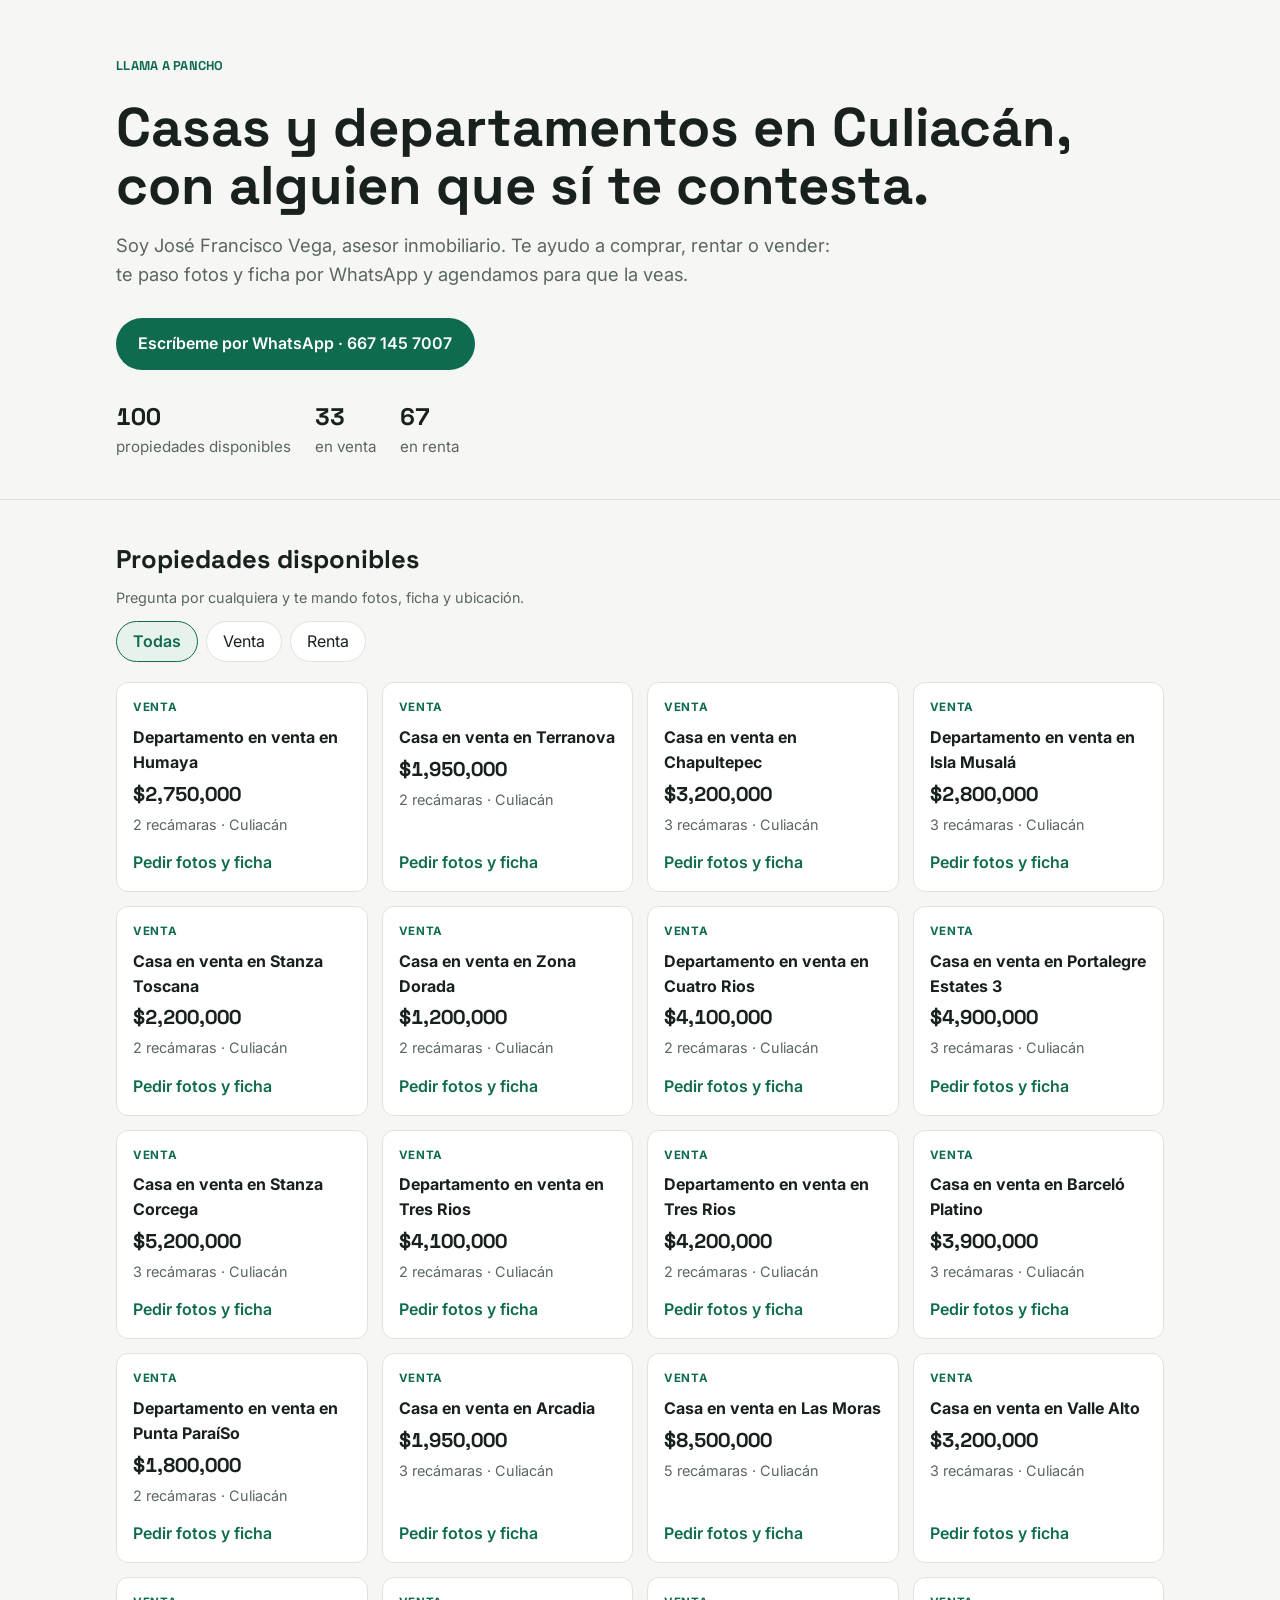
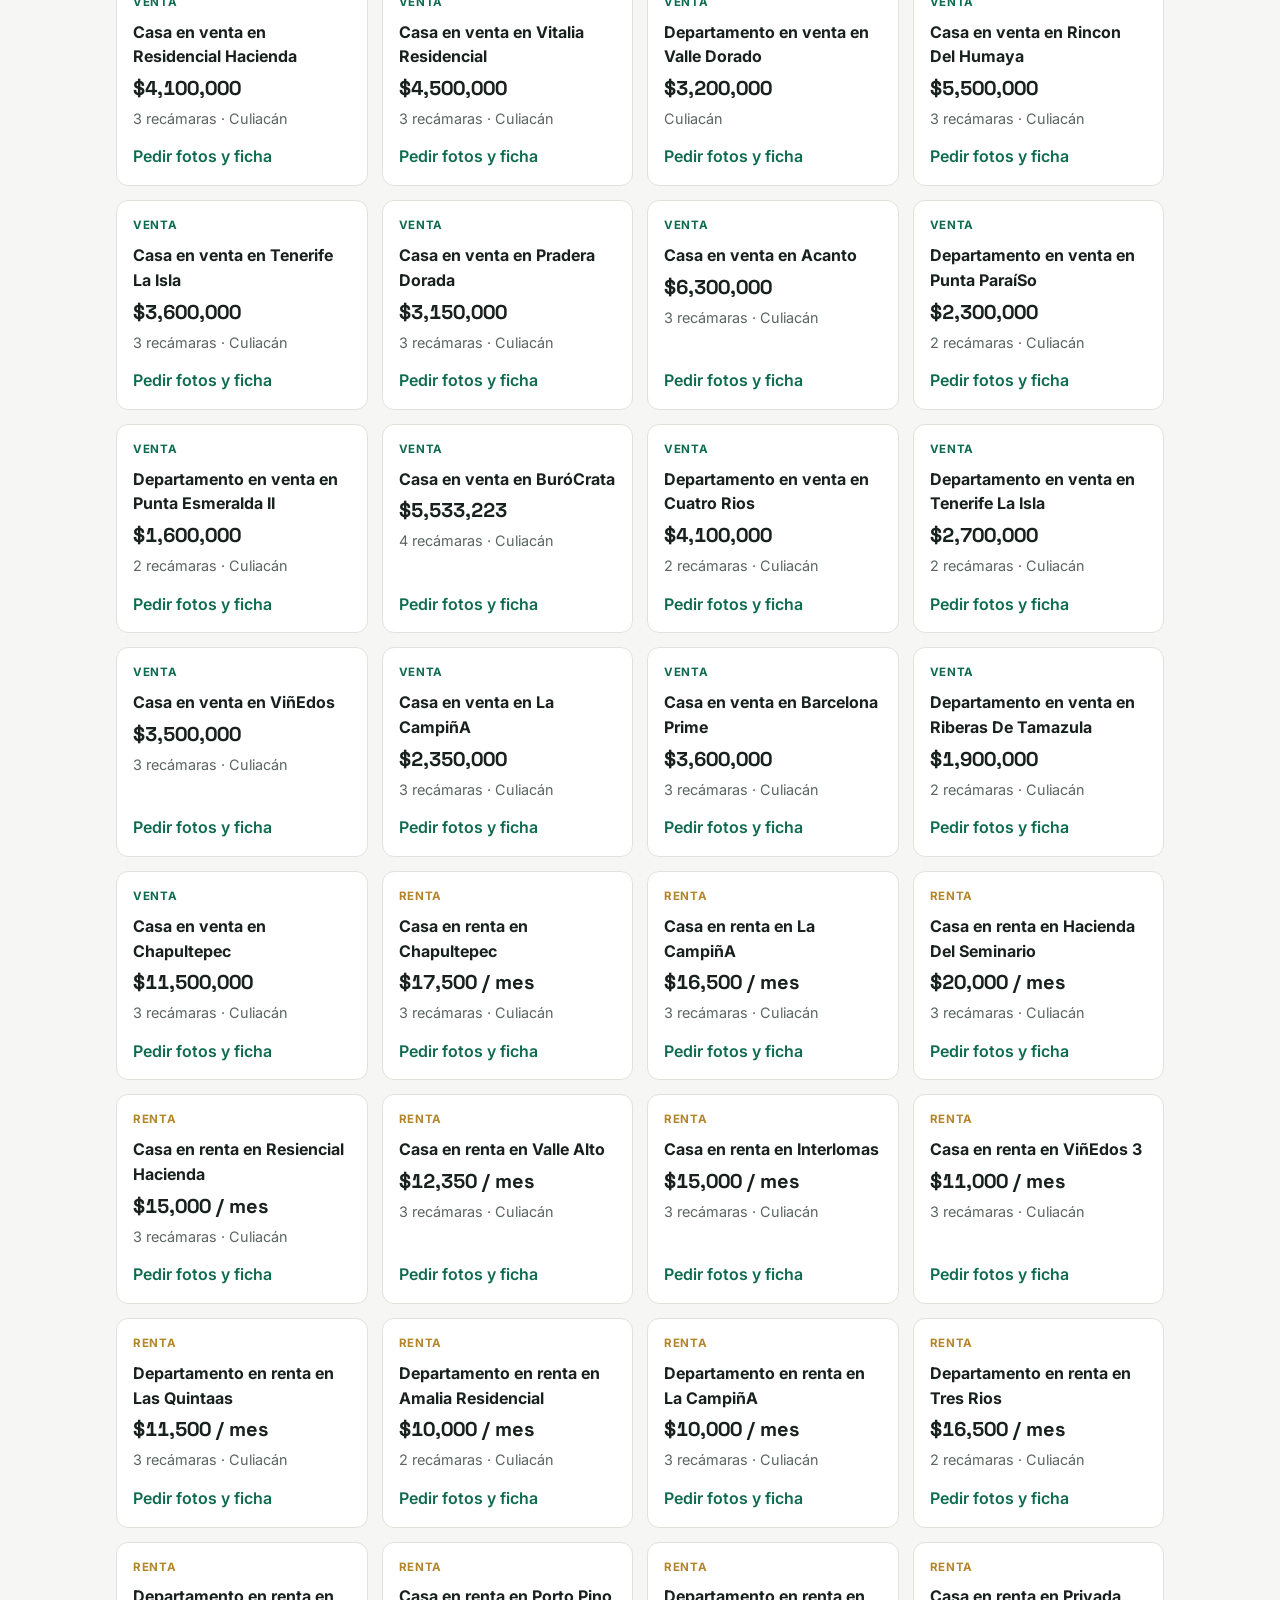
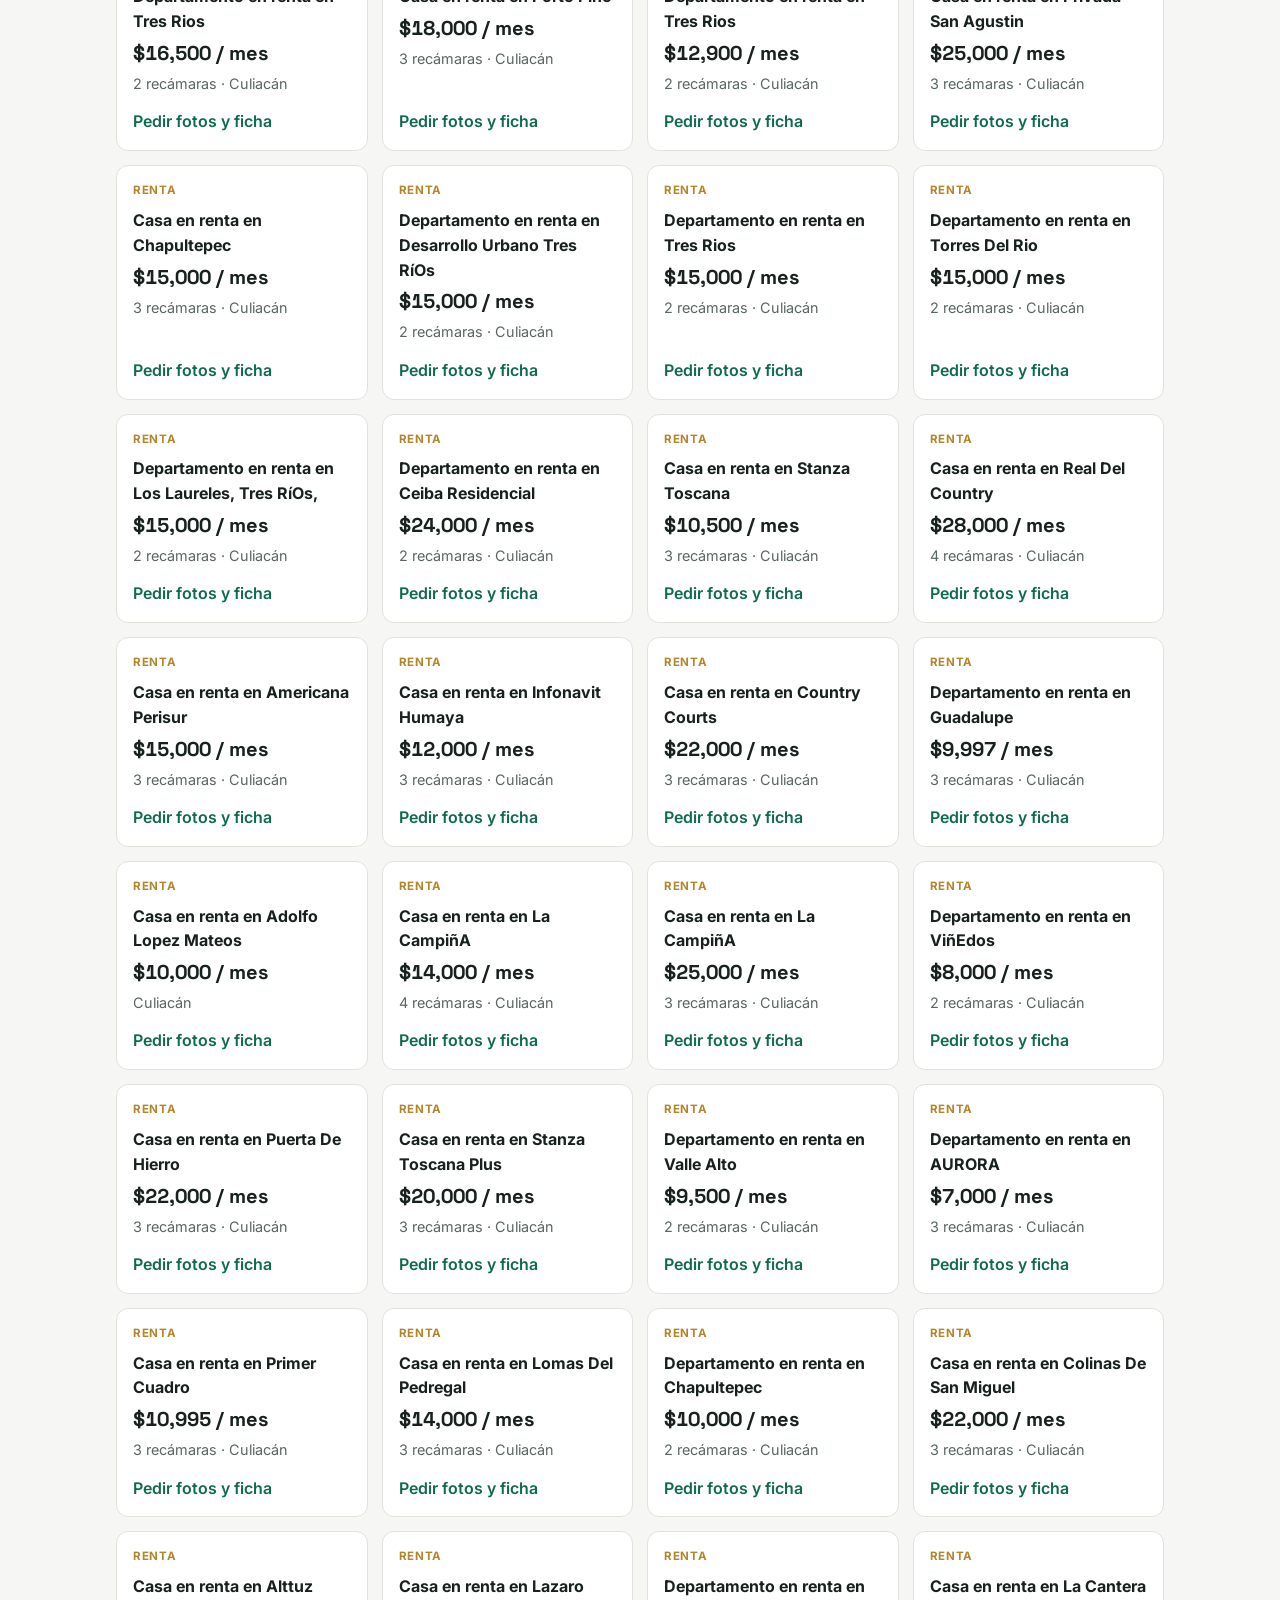
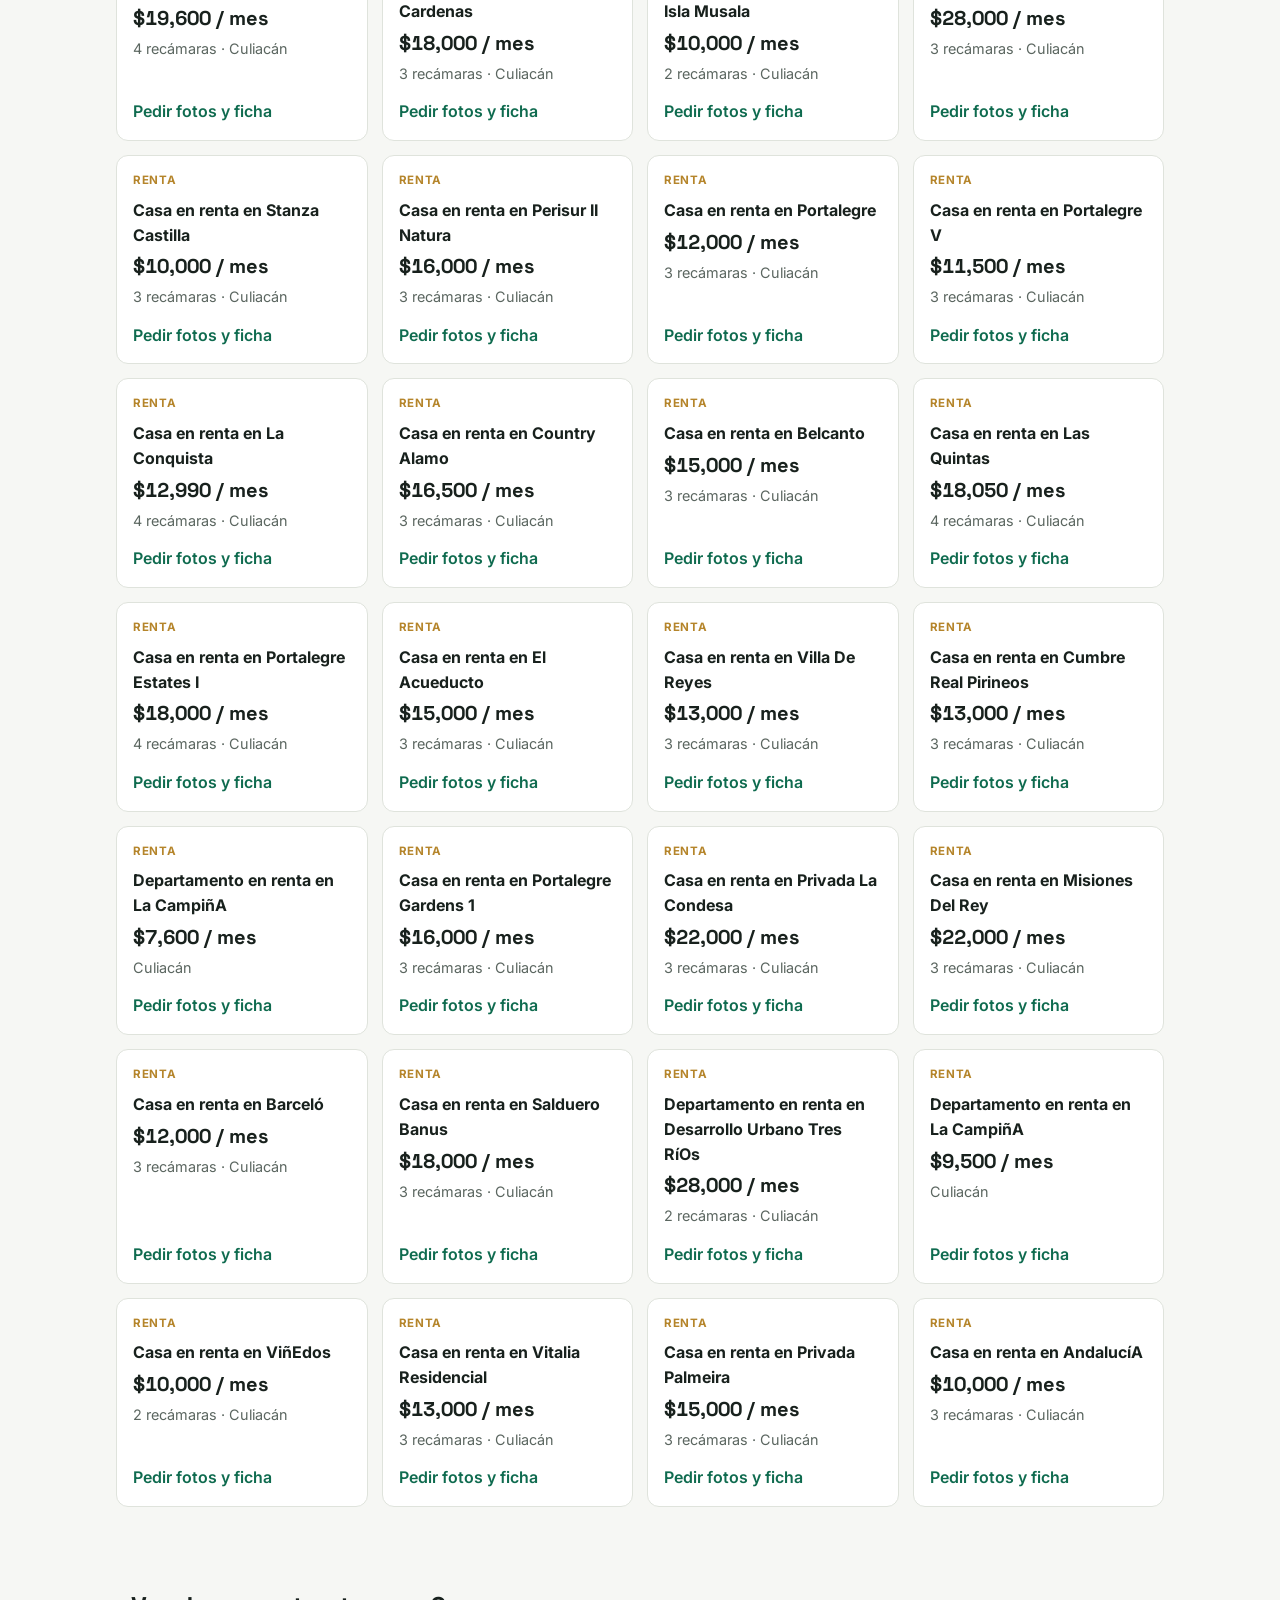
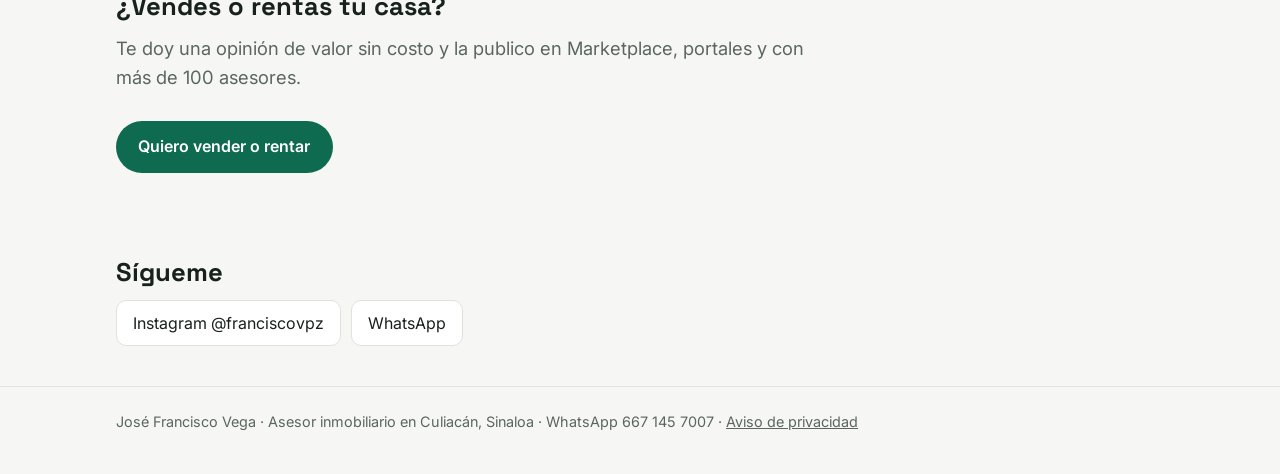
==== index.html @ 16969fcf "Add files via upload" ====
<!doctype html><html lang="es-MX"><head><meta charset="utf-8"><meta name="viewport" content="width=device-width,initial-scale=1"><title>Llama a Pancho · Casas y departamentos en Culiacán</title><meta name="description" content="José Francisco Vega, asesor inmobiliario en Culiacán. Casas y departamentos en venta y renta."><link rel="preconnect" href="https://fonts.googleapis.com"><link href="https://fonts.googleapis.com/css2?family=Inter:wght@400;600&family=Space+Grotesk:wght@600;700&display=swap" rel="stylesheet"><link rel="stylesheet" href="estilo.css"></head><body>
<header><div class="w"><div class="marca">Llama a Pancho</div><h1>Casas y departamentos en Culiacán, con alguien que sí te contesta.</h1>
<p class="lede">Soy José Francisco Vega, asesor inmobiliario. Te ayudo a comprar, rentar o vender: te paso fotos y ficha por WhatsApp y agendamos para que la veas.</p>
<a class="cta" href="https://wa.me/526671457007?text=Hola%20Jos%C3%A9%2C%20vengo%20de%20llamaapancho.com" target="_blank" rel="noopener">Escríbeme por WhatsApp · 667 145 7007</a>
<div class="datos"><div><b>100</b>propiedades disponibles</div><div><b>33</b>en venta</div><div><b>67</b>en renta</div></div></div></header>
<main><section><div class="w"><h2>Propiedades disponibles</h2><p class="meta">Pregunta por cualquiera y te mando fotos, ficha y ubicación.</p>
<div class="filtros" role="group" aria-label="Filtrar"><button aria-pressed="true" data-f="">Todas</button><button aria-pressed="false" data-f="Venta">Venta</button><button aria-pressed="false" data-f="Renta">Renta</button></div>
<div class="grid" id="lista"><article class="p" data-op="Venta"><span class="op v">Venta</span><h3>Departamento en venta en Humaya</h3><p class="precio">$2,750,000</p><p class="meta">2 recámaras · Culiacán</p><a class="mini" href="https://wa.me/526671457007?text=Hola%20Jos%C3%A9%2C%20vi%20en%20llamaapancho.com%3A%20Departamento%20en%20venta%20en%20Humaya%20(%242%2C750%2C000).%20%C2%BFSigue%20disponible%3F" target="_blank" rel="noopener">Pedir fotos y ficha</a></article><article class="p" data-op="Venta"><span class="op v">Venta</span><h3>Casa en venta en Terranova</h3><p class="precio">$1,950,000</p><p class="meta">2 recámaras · Culiacán</p><a class="mini" href="https://wa.me/526671457007?text=Hola%20Jos%C3%A9%2C%20vi%20en%20llamaapancho.com%3A%20Casa%20en%20venta%20en%20Terranova%20(%241%2C950%2C000).%20%C2%BFSigue%20disponible%3F" target="_blank" rel="noopener">Pedir fotos y ficha</a></article><article class="p" data-op="Venta"><span class="op v">Venta</span><h3>Casa en venta en Chapultepec</h3><p class="precio">$3,200,000</p><p class="meta">3 recámaras · Culiacán</p><a class="mini" href="https://wa.me/526671457007?text=Hola%20Jos%C3%A9%2C%20vi%20en%20llamaapancho.com%3A%20Casa%20en%20venta%20en%20Chapultepec%20(%243%2C200%2C000).%20%C2%BFSigue%20disponible%3F" target="_blank" rel="noopener">Pedir fotos y ficha</a></article><article class="p" data-op="Venta"><span class="op v">Venta</span><h3>Departamento en venta en Isla Musalá</h3><p class="precio">$2,800,000</p><p class="meta">3 recámaras · Culiacán</p><a class="mini" href="https://wa.me/526671457007?text=Hola%20Jos%C3%A9%2C%20vi%20en%20llamaapancho.com%3A%20Departamento%20en%20venta%20en%20Isla%20Musal%C3%A1%20(%242%2C800%2C000).%20%C2%BFSigue%20disponible%3F" target="_blank" rel="noopener">Pedir fotos y ficha</a></article><article class="p" data-op="Venta"><span class="op v">Venta</span><h3>Casa en venta en Stanza Toscana</h3><p class="precio">$2,200,000</p><p class="meta">2 recámaras · Culiacán</p><a class="mini" href="https://wa.me/526671457007?text=Hola%20Jos%C3%A9%2C%20vi%20en%20llamaapancho.com%3A%20Casa%20en%20venta%20en%20Stanza%20Toscana%20(%242%2C200%2C000).%20%C2%BFSigue%20disponible%3F" target="_blank" rel="noopener">Pedir fotos y ficha</a></article><article class="p" data-op="Venta"><span class="op v">Venta</span><h3>Casa en venta en Zona Dorada</h3><p class="precio">$1,200,000</p><p class="meta">2 recámaras · Culiacán</p><a class="mini" href="https://wa.me/526671457007?text=Hola%20Jos%C3%A9%2C%20vi%20en%20llamaapancho.com%3A%20Casa%20en%20venta%20en%20Zona%20Dorada%20(%241%2C200%2C000).%20%C2%BFSigue%20disponible%3F" target="_blank" rel="noopener">Pedir fotos y ficha</a></article><article class="p" data-op="Venta"><span class="op v">Venta</span><h3>Departamento en venta en Cuatro Rios</h3><p class="precio">$4,100,000</p><p class="meta">2 recámaras · Culiacán</p><a class="mini" href="https://wa.me/526671457007?text=Hola%20Jos%C3%A9%2C%20vi%20en%20llamaapancho.com%3A%20Departamento%20en%20venta%20en%20Cuatro%20Rios%20(%244%2C100%2C000).%20%C2%BFSigue%20disponible%3F" target="_blank" rel="noopener">Pedir fotos y ficha</a></article><article class="p" data-op="Venta"><span class="op v">Venta</span><h3>Casa en venta en Portalegre Estates 3</h3><p class="precio">$4,900,000</p><p class="meta">3 recámaras · Culiacán</p><a class="mini" href="https://wa.me/526671457007?text=Hola%20Jos%C3%A9%2C%20vi%20en%20llamaapancho.com%3A%20Casa%20en%20venta%20en%20Portalegre%20Estates%203%20(%244%2C900%2C000).%20%C2%BFSigue%20disponible%3F" target="_blank" rel="noopener">Pedir fotos y ficha</a></article><article class="p" data-op="Venta"><span class="op v">Venta</span><h3>Casa en venta en Stanza Corcega</h3><p class="precio">$5,200,000</p><p class="meta">3 recámaras · Culiacán</p><a class="mini" href="https://wa.me/526671457007?text=Hola%20Jos%C3%A9%2C%20vi%20en%20llamaapancho.com%3A%20Casa%20en%20venta%20en%20Stanza%20Corcega%20(%245%2C200%2C000).%20%C2%BFSigue%20disponible%3F" target="_blank" rel="noopener">Pedir fotos y ficha</a></article><article class="p" data-op="Venta"><span class="op v">Venta</span><h3>Departamento en venta en Tres Rios</h3><p class="precio">$4,100,000</p><p class="meta">2 recámaras · Culiacán</p><a class="mini" href="https://wa.me/526671457007?text=Hola%20Jos%C3%A9%2C%20vi%20en%20llamaapancho.com%3A%20Departamento%20en%20venta%20en%20Tres%20Rios%20(%244%2C100%2C000).%20%C2%BFSigue%20disponible%3F" target="_blank" rel="noopener">Pedir fotos y ficha</a></article><article class="p" data-op="Venta"><span class="op v">Venta</span><h3>Departamento en venta en Tres Rios</h3><p class="precio">$4,200,000</p><p class="meta">2 recámaras · Culiacán</p><a class="mini" href="https://wa.me/526671457007?text=Hola%20Jos%C3%A9%2C%20vi%20en%20llamaapancho.com%3A%20Departamento%20en%20venta%20en%20Tres%20Rios%20(%244%2C200%2C000).%20%C2%BFSigue%20disponible%3F" target="_blank" rel="noopener">Pedir fotos y ficha</a></article><article class="p" data-op="Venta"><span class="op v">Venta</span><h3>Casa en venta en Barceló Platino</h3><p class="precio">$3,900,000</p><p class="meta">3 recámaras · Culiacán</p><a class="mini" href="https://wa.me/526671457007?text=Hola%20Jos%C3%A9%2C%20vi%20en%20llamaapancho.com%3A%20Casa%20en%20venta%20en%20Barcel%C3%B3%20Platino%20(%243%2C900%2C000).%20%C2%BFSigue%20disponible%3F" target="_blank" rel="noopener">Pedir fotos y ficha</a></article><article class="p" data-op="Venta"><span class="op v">Venta</span><h3>Departamento en venta en Punta ParaíSo</h3><p class="precio">$1,800,000</p><p class="meta">2 recámaras · Culiacán</p><a class="mini" href="https://wa.me/526671457007?text=Hola%20Jos%C3%A9%2C%20vi%20en%20llamaapancho.com%3A%20Departamento%20en%20venta%20en%20Punta%20Para%C3%ADSo%20(%241%2C800%2C000).%20%C2%BFSigue%20disponible%3F" target="_blank" rel="noopener">Pedir fotos y ficha</a></article><article class="p" data-op="Venta"><span class="op v">Venta</span><h3>Casa en venta en Arcadia</h3><p class="precio">$1,950,000</p><p class="meta">3 recámaras · Culiacán</p><a class="mini" href="https://wa.me/526671457007?text=Hola%20Jos%C3%A9%2C%20vi%20en%20llamaapancho.com%3A%20Casa%20en%20venta%20en%20Arcadia%20(%241%2C950%2C000).%20%C2%BFSigue%20disponible%3F" target="_blank" rel="noopener">Pedir fotos y ficha</a></article><article class="p" data-op="Venta"><span class="op v">Venta</span><h3>Casa en venta en Las Moras</h3><p class="precio">$8,500,000</p><p class="meta">5 recámaras · Culiacán</p><a class="mini" href="https://wa.me/526671457007?text=Hola%20Jos%C3%A9%2C%20vi%20en%20llamaapancho.com%3A%20Casa%20en%20venta%20en%20Las%20Moras%20(%248%2C500%2C000).%20%C2%BFSigue%20disponible%3F" target="_blank" rel="noopener">Pedir fotos y ficha</a></article><article class="p" data-op="Venta"><span class="op v">Venta</span><h3>Casa en venta en Valle Alto</h3><p class="precio">$3,200,000</p><p class="meta">3 recámaras · Culiacán</p><a class="mini" href="https://wa.me/526671457007?text=Hola%20Jos%C3%A9%2C%20vi%20en%20llamaapancho.com%3A%20Casa%20en%20venta%20en%20Valle%20Alto%20(%243%2C200%2C000).%20%C2%BFSigue%20disponible%3F" target="_blank" rel="noopener">Pedir fotos y ficha</a></article><article class="p" data-op="Venta"><span class="op v">Venta</span><h3>Casa en venta en Residencial Hacienda</h3><p class="precio">$4,100,000</p><p class="meta">3 recámaras · Culiacán</p><a class="mini" href="https://wa.me/526671457007?text=Hola%20Jos%C3%A9%2C%20vi%20en%20llamaapancho.com%3A%20Casa%20en%20venta%20en%20Residencial%20Hacienda%20(%244%2C100%2C000).%20%C2%BFSigue%20disponible%3F" target="_blank" rel="noopener">Pedir fotos y ficha</a></article><article class="p" data-op="Venta"><span class="op v">Venta</span><h3>Casa en venta en Vitalia Residencial</h3><p class="precio">$4,500,000</p><p class="meta">3 recámaras · Culiacán</p><a class="mini" href="https://wa.me/526671457007?text=Hola%20Jos%C3%A9%2C%20vi%20en%20llamaapancho.com%3A%20Casa%20en%20venta%20en%20Vitalia%20Residencial%20(%244%2C500%2C000).%20%C2%BFSigue%20disponible%3F" target="_blank" rel="noopener">Pedir fotos y ficha</a></article><article class="p" data-op="Venta"><span class="op v">Venta</span><h3>Departamento en venta en Valle Dorado</h3><p class="precio">$3,200,000</p><p class="meta">Culiacán</p><a class="mini" href="https://wa.me/526671457007?text=Hola%20Jos%C3%A9%2C%20vi%20en%20llamaapancho.com%3A%20Departamento%20en%20venta%20en%20Valle%20Dorado%20(%243%2C200%2C000).%20%C2%BFSigue%20disponible%3F" target="_blank" rel="noopener">Pedir fotos y ficha</a></article><article class="p" data-op="Venta"><span class="op v">Venta</span><h3>Casa en venta en Rincon Del Humaya</h3><p class="precio">$5,500,000</p><p class="meta">3 recámaras · Culiacán</p><a class="mini" href="https://wa.me/526671457007?text=Hola%20Jos%C3%A9%2C%20vi%20en%20llamaapancho.com%3A%20Casa%20en%20venta%20en%20Rincon%20Del%20Humaya%20(%245%2C500%2C000).%20%C2%BFSigue%20disponible%3F" target="_blank" rel="noopener">Pedir fotos y ficha</a></article><article class="p" data-op="Venta"><span class="op v">Venta</span><h3>Casa en venta en Tenerife La Isla</h3><p class="precio">$3,600,000</p><p class="meta">3 recámaras · Culiacán</p><a class="mini" href="https://wa.me/526671457007?text=Hola%20Jos%C3%A9%2C%20vi%20en%20llamaapancho.com%3A%20Casa%20en%20venta%20en%20Tenerife%20La%20Isla%20(%243%2C600%2C000).%20%C2%BFSigue%20disponible%3F" target="_blank" rel="noopener">Pedir fotos y ficha</a></article><article class="p" data-op="Venta"><span class="op v">Venta</span><h3>Casa en venta en Pradera Dorada</h3><p class="precio">$3,150,000</p><p class="meta">3 recámaras · Culiacán</p><a class="mini" href="https://wa.me/526671457007?text=Hola%20Jos%C3%A9%2C%20vi%20en%20llamaapancho.com%3A%20Casa%20en%20venta%20en%20Pradera%20Dorada%20(%243%2C150%2C000).%20%C2%BFSigue%20disponible%3F" target="_blank" rel="noopener">Pedir fotos y ficha</a></article><article class="p" data-op="Venta"><span class="op v">Venta</span><h3>Casa en venta en Acanto</h3><p class="precio">$6,300,000</p><p class="meta">3 recámaras · Culiacán</p><a class="mini" href="https://wa.me/526671457007?text=Hola%20Jos%C3%A9%2C%20vi%20en%20llamaapancho.com%3A%20Casa%20en%20venta%20en%20Acanto%20(%246%2C300%2C000).%20%C2%BFSigue%20disponible%3F" target="_blank" rel="noopener">Pedir fotos y ficha</a></article><article class="p" data-op="Venta"><span class="op v">Venta</span><h3>Departamento en venta en Punta ParaíSo</h3><p class="precio">$2,300,000</p><p class="meta">2 recámaras · Culiacán</p><a class="mini" href="https://wa.me/526671457007?text=Hola%20Jos%C3%A9%2C%20vi%20en%20llamaapancho.com%3A%20Departamento%20en%20venta%20en%20Punta%20Para%C3%ADSo%20(%242%2C300%2C000).%20%C2%BFSigue%20disponible%3F" target="_blank" rel="noopener">Pedir fotos y ficha</a></article><article class="p" data-op="Venta"><span class="op v">Venta</span><h3>Departamento en venta en Punta Esmeralda II</h3><p class="precio">$1,600,000</p><p class="meta">2 recámaras · Culiacán</p><a class="mini" href="https://wa.me/526671457007?text=Hola%20Jos%C3%A9%2C%20vi%20en%20llamaapancho.com%3A%20Departamento%20en%20venta%20en%20Punta%20Esmeralda%20II%20(%241%2C600%2C000).%20%C2%BFSigue%20disponible%3F" target="_blank" rel="noopener">Pedir fotos y ficha</a></article><article class="p" data-op="Venta"><span class="op v">Venta</span><h3>Casa en venta en BuróCrata</h3><p class="precio">$5,533,223</p><p class="meta">4 recámaras · Culiacán</p><a class="mini" href="https://wa.me/526671457007?text=Hola%20Jos%C3%A9%2C%20vi%20en%20llamaapancho.com%3A%20Casa%20en%20venta%20en%20Bur%C3%B3Crata%20(%245%2C533%2C223).%20%C2%BFSigue%20disponible%3F" target="_blank" rel="noopener">Pedir fotos y ficha</a></article><article class="p" data-op="Venta"><span class="op v">Venta</span><h3>Departamento en venta en Cuatro Rios</h3><p class="precio">$4,100,000</p><p class="meta">2 recámaras · Culiacán</p><a class="mini" href="https://wa.me/526671457007?text=Hola%20Jos%C3%A9%2C%20vi%20en%20llamaapancho.com%3A%20Departamento%20en%20venta%20en%20Cuatro%20Rios%20(%244%2C100%2C000).%20%C2%BFSigue%20disponible%3F" target="_blank" rel="noopener">Pedir fotos y ficha</a></article><article class="p" data-op="Venta"><span class="op v">Venta</span><h3>Departamento en venta en Tenerife La Isla</h3><p class="precio">$2,700,000</p><p class="meta">2 recámaras · Culiacán</p><a class="mini" href="https://wa.me/526671457007?text=Hola%20Jos%C3%A9%2C%20vi%20en%20llamaapancho.com%3A%20Departamento%20en%20venta%20en%20Tenerife%20La%20Isla%20(%242%2C700%2C000).%20%C2%BFSigue%20disponible%3F" target="_blank" rel="noopener">Pedir fotos y ficha</a></article><article class="p" data-op="Venta"><span class="op v">Venta</span><h3>Casa en venta en ViñEdos</h3><p class="precio">$3,500,000</p><p class="meta">3 recámaras · Culiacán</p><a class="mini" href="https://wa.me/526671457007?text=Hola%20Jos%C3%A9%2C%20vi%20en%20llamaapancho.com%3A%20Casa%20en%20venta%20en%20Vi%C3%B1Edos%20(%243%2C500%2C000).%20%C2%BFSigue%20disponible%3F" target="_blank" rel="noopener">Pedir fotos y ficha</a></article><article class="p" data-op="Venta"><span class="op v">Venta</span><h3>Casa en venta en La CampiñA</h3><p class="precio">$2,350,000</p><p class="meta">3 recámaras · Culiacán</p><a class="mini" href="https://wa.me/526671457007?text=Hola%20Jos%C3%A9%2C%20vi%20en%20llamaapancho.com%3A%20Casa%20en%20venta%20en%20La%20Campi%C3%B1A%20(%242%2C350%2C000).%20%C2%BFSigue%20disponible%3F" target="_blank" rel="noopener">Pedir fotos y ficha</a></article><article class="p" data-op="Venta"><span class="op v">Venta</span><h3>Casa en venta en Barcelona Prime</h3><p class="precio">$3,600,000</p><p class="meta">3 recámaras · Culiacán</p><a class="mini" href="https://wa.me/526671457007?text=Hola%20Jos%C3%A9%2C%20vi%20en%20llamaapancho.com%3A%20Casa%20en%20venta%20en%20Barcelona%20Prime%20(%243%2C600%2C000).%20%C2%BFSigue%20disponible%3F" target="_blank" rel="noopener">Pedir fotos y ficha</a></article><article class="p" data-op="Venta"><span class="op v">Venta</span><h3>Departamento en venta en Riberas De Tamazula</h3><p class="precio">$1,900,000</p><p class="meta">2 recámaras · Culiacán</p><a class="mini" href="https://wa.me/526671457007?text=Hola%20Jos%C3%A9%2C%20vi%20en%20llamaapancho.com%3A%20Departamento%20en%20venta%20en%20Riberas%20De%20Tamazula%20(%241%2C900%2C000).%20%C2%BFSigue%20disponible%3F" target="_blank" rel="noopener">Pedir fotos y ficha</a></article><article class="p" data-op="Venta"><span class="op v">Venta</span><h3>Casa en venta en Chapultepec</h3><p class="precio">$11,500,000</p><p class="meta">3 recámaras · Culiacán</p><a class="mini" href="https://wa.me/526671457007?text=Hola%20Jos%C3%A9%2C%20vi%20en%20llamaapancho.com%3A%20Casa%20en%20venta%20en%20Chapultepec%20(%2411%2C500%2C000).%20%C2%BFSigue%20disponible%3F" target="_blank" rel="noopener">Pedir fotos y ficha</a></article><article class="p" data-op="Renta"><span class="op r">Renta</span><h3>Casa en renta en Chapultepec</h3><p class="precio">$17,500 / mes</p><p class="meta">3 recámaras · Culiacán</p><a class="mini" href="https://wa.me/526671457007?text=Hola%20Jos%C3%A9%2C%20vi%20en%20llamaapancho.com%3A%20Casa%20en%20renta%20en%20Chapultepec%20(%2417%2C500%20%2F%20mes).%20%C2%BFSigue%20disponible%3F" target="_blank" rel="noopener">Pedir fotos y ficha</a></article><article class="p" data-op="Renta"><span class="op r">Renta</span><h3>Casa en renta en La CampiñA</h3><p class="precio">$16,500 / mes</p><p class="meta">3 recámaras · Culiacán</p><a class="mini" href="https://wa.me/526671457007?text=Hola%20Jos%C3%A9%2C%20vi%20en%20llamaapancho.com%3A%20Casa%20en%20renta%20en%20La%20Campi%C3%B1A%20(%2416%2C500%20%2F%20mes).%20%C2%BFSigue%20disponible%3F" target="_blank" rel="noopener">Pedir fotos y ficha</a></article><article class="p" data-op="Renta"><span class="op r">Renta</span><h3>Casa en renta en Hacienda Del Seminario</h3><p class="precio">$20,000 / mes</p><p class="meta">3 recámaras · Culiacán</p><a class="mini" href="https://wa.me/526671457007?text=Hola%20Jos%C3%A9%2C%20vi%20en%20llamaapancho.com%3A%20Casa%20en%20renta%20en%20Hacienda%20Del%20Seminario%20(%2420%2C000%20%2F%20mes).%20%C2%BFSigue%20disponible%3F" target="_blank" rel="noopener">Pedir fotos y ficha</a></article><article class="p" data-op="Renta"><span class="op r">Renta</span><h3>Casa en renta en Resiencial Hacienda</h3><p class="precio">$15,000 / mes</p><p class="meta">3 recámaras · Culiacán</p><a class="mini" href="https://wa.me/526671457007?text=Hola%20Jos%C3%A9%2C%20vi%20en%20llamaapancho.com%3A%20Casa%20en%20renta%20en%20Resiencial%20Hacienda%20(%2415%2C000%20%2F%20mes).%20%C2%BFSigue%20disponible%3F" target="_blank" rel="noopener">Pedir fotos y ficha</a></article><article class="p" data-op="Renta"><span class="op r">Renta</span><h3>Casa en renta en Valle Alto</h3><p class="precio">$12,350 / mes</p><p class="meta">3 recámaras · Culiacán</p><a class="mini" href="https://wa.me/526671457007?text=Hola%20Jos%C3%A9%2C%20vi%20en%20llamaapancho.com%3A%20Casa%20en%20renta%20en%20Valle%20Alto%20(%2412%2C350%20%2F%20mes).%20%C2%BFSigue%20disponible%3F" target="_blank" rel="noopener">Pedir fotos y ficha</a></article><article class="p" data-op="Renta"><span class="op r">Renta</span><h3>Casa en renta en Interlomas</h3><p class="precio">$15,000 / mes</p><p class="meta">3 recámaras · Culiacán</p><a class="mini" href="https://wa.me/526671457007?text=Hola%20Jos%C3%A9%2C%20vi%20en%20llamaapancho.com%3A%20Casa%20en%20renta%20en%20Interlomas%20(%2415%2C000%20%2F%20mes).%20%C2%BFSigue%20disponible%3F" target="_blank" rel="noopener">Pedir fotos y ficha</a></article><article class="p" data-op="Renta"><span class="op r">Renta</span><h3>Casa en renta en ViñEdos 3</h3><p class="precio">$11,000 / mes</p><p class="meta">3 recámaras · Culiacán</p><a class="mini" href="https://wa.me/526671457007?text=Hola%20Jos%C3%A9%2C%20vi%20en%20llamaapancho.com%3A%20Casa%20en%20renta%20en%20Vi%C3%B1Edos%203%20(%2411%2C000%20%2F%20mes).%20%C2%BFSigue%20disponible%3F" target="_blank" rel="noopener">Pedir fotos y ficha</a></article><article class="p" data-op="Renta"><span class="op r">Renta</span><h3>Departamento en renta en Las Quintaas</h3><p class="precio">$11,500 / mes</p><p class="meta">3 recámaras · Culiacán</p><a class="mini" href="https://wa.me/526671457007?text=Hola%20Jos%C3%A9%2C%20vi%20en%20llamaapancho.com%3A%20Departamento%20en%20renta%20en%20Las%20Quintaas%20(%2411%2C500%20%2F%20mes).%20%C2%BFSigue%20disponible%3F" target="_blank" rel="noopener">Pedir fotos y ficha</a></article><article class="p" data-op="Renta"><span class="op r">Renta</span><h3>Departamento en renta en Amalia Residencial</h3><p class="precio">$10,000 / mes</p><p class="meta">2 recámaras · Culiacán</p><a class="mini" href="https://wa.me/526671457007?text=Hola%20Jos%C3%A9%2C%20vi%20en%20llamaapancho.com%3A%20Departamento%20en%20renta%20en%20Amalia%20Residencial%20(%2410%2C000%20%2F%20mes).%20%C2%BFSigue%20disponible%3F" target="_blank" rel="noopener">Pedir fotos y ficha</a></article><article class="p" data-op="Renta"><span class="op r">Renta</span><h3>Departamento en renta en La CampiñA</h3><p class="precio">$10,000 / mes</p><p class="meta">3 recámaras · Culiacán</p><a class="mini" href="https://wa.me/526671457007?text=Hola%20Jos%C3%A9%2C%20vi%20en%20llamaapancho.com%3A%20Departamento%20en%20renta%20en%20La%20Campi%C3%B1A%20(%2410%2C000%20%2F%20mes).%20%C2%BFSigue%20disponible%3F" target="_blank" rel="noopener">Pedir fotos y ficha</a></article><article class="p" data-op="Renta"><span class="op r">Renta</span><h3>Departamento en renta en Tres Rios</h3><p class="precio">$16,500 / mes</p><p class="meta">2 recámaras · Culiacán</p><a class="mini" href="https://wa.me/526671457007?text=Hola%20Jos%C3%A9%2C%20vi%20en%20llamaapancho.com%3A%20Departamento%20en%20renta%20en%20Tres%20Rios%20(%2416%2C500%20%2F%20mes).%20%C2%BFSigue%20disponible%3F" target="_blank" rel="noopener">Pedir fotos y ficha</a></article><article class="p" data-op="Renta"><span class="op r">Renta</span><h3>Departamento en renta en Tres Rios</h3><p class="precio">$16,500 / mes</p><p class="meta">2 recámaras · Culiacán</p><a class="mini" href="https://wa.me/526671457007?text=Hola%20Jos%C3%A9%2C%20vi%20en%20llamaapancho.com%3A%20Departamento%20en%20renta%20en%20Tres%20Rios%20(%2416%2C500%20%2F%20mes).%20%C2%BFSigue%20disponible%3F" target="_blank" rel="noopener">Pedir fotos y ficha</a></article><article class="p" data-op="Renta"><span class="op r">Renta</span><h3>Casa en renta en Porto Pino</h3><p class="precio">$18,000 / mes</p><p class="meta">3 recámaras · Culiacán</p><a class="mini" href="https://wa.me/526671457007?text=Hola%20Jos%C3%A9%2C%20vi%20en%20llamaapancho.com%3A%20Casa%20en%20renta%20en%20Porto%20Pino%20(%2418%2C000%20%2F%20mes).%20%C2%BFSigue%20disponible%3F" target="_blank" rel="noopener">Pedir fotos y ficha</a></article><article class="p" data-op="Renta"><span class="op r">Renta</span><h3>Departamento en renta en Tres Rios</h3><p class="precio">$12,900 / mes</p><p class="meta">2 recámaras · Culiacán</p><a class="mini" href="https://wa.me/526671457007?text=Hola%20Jos%C3%A9%2C%20vi%20en%20llamaapancho.com%3A%20Departamento%20en%20renta%20en%20Tres%20Rios%20(%2412%2C900%20%2F%20mes).%20%C2%BFSigue%20disponible%3F" target="_blank" rel="noopener">Pedir fotos y ficha</a></article><article class="p" data-op="Renta"><span class="op r">Renta</span><h3>Casa en renta en Privada San Agustin</h3><p class="precio">$25,000 / mes</p><p class="meta">3 recámaras · Culiacán</p><a class="mini" href="https://wa.me/526671457007?text=Hola%20Jos%C3%A9%2C%20vi%20en%20llamaapancho.com%3A%20Casa%20en%20renta%20en%20Privada%20San%20Agustin%20(%2425%2C000%20%2F%20mes).%20%C2%BFSigue%20disponible%3F" target="_blank" rel="noopener">Pedir fotos y ficha</a></article><article class="p" data-op="Renta"><span class="op r">Renta</span><h3>Casa en renta en Chapultepec</h3><p class="precio">$15,000 / mes</p><p class="meta">3 recámaras · Culiacán</p><a class="mini" href="https://wa.me/526671457007?text=Hola%20Jos%C3%A9%2C%20vi%20en%20llamaapancho.com%3A%20Casa%20en%20renta%20en%20Chapultepec%20(%2415%2C000%20%2F%20mes).%20%C2%BFSigue%20disponible%3F" target="_blank" rel="noopener">Pedir fotos y ficha</a></article><article class="p" data-op="Renta"><span class="op r">Renta</span><h3>Departamento en renta en Desarrollo Urbano Tres RíOs</h3><p class="precio">$15,000 / mes</p><p class="meta">2 recámaras · Culiacán</p><a class="mini" href="https://wa.me/526671457007?text=Hola%20Jos%C3%A9%2C%20vi%20en%20llamaapancho.com%3A%20Departamento%20en%20renta%20en%20Desarrollo%20Urbano%20Tres%20R%C3%ADOs%20(%2415%2C000%20%2F%20mes).%20%C2%BFSigue%20disponible%3F" target="_blank" rel="noopener">Pedir fotos y ficha</a></article><article class="p" data-op="Renta"><span class="op r">Renta</span><h3>Departamento en renta en Tres Rios</h3><p class="precio">$15,000 / mes</p><p class="meta">2 recámaras · Culiacán</p><a class="mini" href="https://wa.me/526671457007?text=Hola%20Jos%C3%A9%2C%20vi%20en%20llamaapancho.com%3A%20Departamento%20en%20renta%20en%20Tres%20Rios%20(%2415%2C000%20%2F%20mes).%20%C2%BFSigue%20disponible%3F" target="_blank" rel="noopener">Pedir fotos y ficha</a></article><article class="p" data-op="Renta"><span class="op r">Renta</span><h3>Departamento en renta en Torres Del Rio</h3><p class="precio">$15,000 / mes</p><p class="meta">2 recámaras · Culiacán</p><a class="mini" href="https://wa.me/526671457007?text=Hola%20Jos%C3%A9%2C%20vi%20en%20llamaapancho.com%3A%20Departamento%20en%20renta%20en%20Torres%20Del%20Rio%20(%2415%2C000%20%2F%20mes).%20%C2%BFSigue%20disponible%3F" target="_blank" rel="noopener">Pedir fotos y ficha</a></article><article class="p" data-op="Renta"><span class="op r">Renta</span><h3>Departamento en renta en Los Laureles, Tres RíOs,</h3><p class="precio">$15,000 / mes</p><p class="meta">2 recámaras · Culiacán</p><a class="mini" href="https://wa.me/526671457007?text=Hola%20Jos%C3%A9%2C%20vi%20en%20llamaapancho.com%3A%20Departamento%20en%20renta%20en%20Los%20Laureles%2C%20Tres%20R%C3%ADOs%2C%20(%2415%2C000%20%2F%20mes).%20%C2%BFSigue%20disponible%3F" target="_blank" rel="noopener">Pedir fotos y ficha</a></article><article class="p" data-op="Renta"><span class="op r">Renta</span><h3>Departamento en renta en Ceiba Residencial</h3><p class="precio">$24,000 / mes</p><p class="meta">2 recámaras · Culiacán</p><a class="mini" href="https://wa.me/526671457007?text=Hola%20Jos%C3%A9%2C%20vi%20en%20llamaapancho.com%3A%20Departamento%20en%20renta%20en%20Ceiba%20Residencial%20(%2424%2C000%20%2F%20mes).%20%C2%BFSigue%20disponible%3F" target="_blank" rel="noopener">Pedir fotos y ficha</a></article><article class="p" data-op="Renta"><span class="op r">Renta</span><h3>Casa en renta en Stanza Toscana</h3><p class="precio">$10,500 / mes</p><p class="meta">3 recámaras · Culiacán</p><a class="mini" href="https://wa.me/526671457007?text=Hola%20Jos%C3%A9%2C%20vi%20en%20llamaapancho.com%3A%20Casa%20en%20renta%20en%20Stanza%20Toscana%20(%2410%2C500%20%2F%20mes).%20%C2%BFSigue%20disponible%3F" target="_blank" rel="noopener">Pedir fotos y ficha</a></article><article class="p" data-op="Renta"><span class="op r">Renta</span><h3>Casa en renta en Real Del Country</h3><p class="precio">$28,000 / mes</p><p class="meta">4 recámaras · Culiacán</p><a class="mini" href="https://wa.me/526671457007?text=Hola%20Jos%C3%A9%2C%20vi%20en%20llamaapancho.com%3A%20Casa%20en%20renta%20en%20Real%20Del%20Country%20(%2428%2C000%20%2F%20mes).%20%C2%BFSigue%20disponible%3F" target="_blank" rel="noopener">Pedir fotos y ficha</a></article><article class="p" data-op="Renta"><span class="op r">Renta</span><h3>Casa en renta en Americana Perisur</h3><p class="precio">$15,000 / mes</p><p class="meta">3 recámaras · Culiacán</p><a class="mini" href="https://wa.me/526671457007?text=Hola%20Jos%C3%A9%2C%20vi%20en%20llamaapancho.com%3A%20Casa%20en%20renta%20en%20Americana%20Perisur%20(%2415%2C000%20%2F%20mes).%20%C2%BFSigue%20disponible%3F" target="_blank" rel="noopener">Pedir fotos y ficha</a></article><article class="p" data-op="Renta"><span class="op r">Renta</span><h3>Casa en renta en Infonavit Humaya</h3><p class="precio">$12,000 / mes</p><p class="meta">3 recámaras · Culiacán</p><a class="mini" href="https://wa.me/526671457007?text=Hola%20Jos%C3%A9%2C%20vi%20en%20llamaapancho.com%3A%20Casa%20en%20renta%20en%20Infonavit%20Humaya%20(%2412%2C000%20%2F%20mes).%20%C2%BFSigue%20disponible%3F" target="_blank" rel="noopener">Pedir fotos y ficha</a></article><article class="p" data-op="Renta"><span class="op r">Renta</span><h3>Casa en renta en Country Courts</h3><p class="precio">$22,000 / mes</p><p class="meta">3 recámaras · Culiacán</p><a class="mini" href="https://wa.me/526671457007?text=Hola%20Jos%C3%A9%2C%20vi%20en%20llamaapancho.com%3A%20Casa%20en%20renta%20en%20Country%20Courts%20(%2422%2C000%20%2F%20mes).%20%C2%BFSigue%20disponible%3F" target="_blank" rel="noopener">Pedir fotos y ficha</a></article><article class="p" data-op="Renta"><span class="op r">Renta</span><h3>Departamento en renta en Guadalupe</h3><p class="precio">$9,997 / mes</p><p class="meta">3 recámaras · Culiacán</p><a class="mini" href="https://wa.me/526671457007?text=Hola%20Jos%C3%A9%2C%20vi%20en%20llamaapancho.com%3A%20Departamento%20en%20renta%20en%20Guadalupe%20(%249%2C997%20%2F%20mes).%20%C2%BFSigue%20disponible%3F" target="_blank" rel="noopener">Pedir fotos y ficha</a></article><article class="p" data-op="Renta"><span class="op r">Renta</span><h3>Casa en renta en Adolfo Lopez Mateos</h3><p class="precio">$10,000 / mes</p><p class="meta">Culiacán</p><a class="mini" href="https://wa.me/526671457007?text=Hola%20Jos%C3%A9%2C%20vi%20en%20llamaapancho.com%3A%20Casa%20en%20renta%20en%20Adolfo%20Lopez%20Mateos%20(%2410%2C000%20%2F%20mes).%20%C2%BFSigue%20disponible%3F" target="_blank" rel="noopener">Pedir fotos y ficha</a></article><article class="p" data-op="Renta"><span class="op r">Renta</span><h3>Casa en renta en La CampiñA</h3><p class="precio">$14,000 / mes</p><p class="meta">4 recámaras · Culiacán</p><a class="mini" href="https://wa.me/526671457007?text=Hola%20Jos%C3%A9%2C%20vi%20en%20llamaapancho.com%3A%20Casa%20en%20renta%20en%20La%20Campi%C3%B1A%20(%2414%2C000%20%2F%20mes).%20%C2%BFSigue%20disponible%3F" target="_blank" rel="noopener">Pedir fotos y ficha</a></article><article class="p" data-op="Renta"><span class="op r">Renta</span><h3>Casa en renta en La CampiñA</h3><p class="precio">$25,000 / mes</p><p class="meta">3 recámaras · Culiacán</p><a class="mini" href="https://wa.me/526671457007?text=Hola%20Jos%C3%A9%2C%20vi%20en%20llamaapancho.com%3A%20Casa%20en%20renta%20en%20La%20Campi%C3%B1A%20(%2425%2C000%20%2F%20mes).%20%C2%BFSigue%20disponible%3F" target="_blank" rel="noopener">Pedir fotos y ficha</a></article><article class="p" data-op="Renta"><span class="op r">Renta</span><h3>Departamento en renta en ViñEdos</h3><p class="precio">$8,000 / mes</p><p class="meta">2 recámaras · Culiacán</p><a class="mini" href="https://wa.me/526671457007?text=Hola%20Jos%C3%A9%2C%20vi%20en%20llamaapancho.com%3A%20Departamento%20en%20renta%20en%20Vi%C3%B1Edos%20(%248%2C000%20%2F%20mes).%20%C2%BFSigue%20disponible%3F" target="_blank" rel="noopener">Pedir fotos y ficha</a></article><article class="p" data-op="Renta"><span class="op r">Renta</span><h3>Casa en renta en Puerta De Hierro</h3><p class="precio">$22,000 / mes</p><p class="meta">3 recámaras · Culiacán</p><a class="mini" href="https://wa.me/526671457007?text=Hola%20Jos%C3%A9%2C%20vi%20en%20llamaapancho.com%3A%20Casa%20en%20renta%20en%20Puerta%20De%20Hierro%20(%2422%2C000%20%2F%20mes).%20%C2%BFSigue%20disponible%3F" target="_blank" rel="noopener">Pedir fotos y ficha</a></article><article class="p" data-op="Renta"><span class="op r">Renta</span><h3>Casa en renta en Stanza Toscana Plus</h3><p class="precio">$20,000 / mes</p><p class="meta">3 recámaras · Culiacán</p><a class="mini" href="https://wa.me/526671457007?text=Hola%20Jos%C3%A9%2C%20vi%20en%20llamaapancho.com%3A%20Casa%20en%20renta%20en%20Stanza%20Toscana%20Plus%20(%2420%2C000%20%2F%20mes).%20%C2%BFSigue%20disponible%3F" target="_blank" rel="noopener">Pedir fotos y ficha</a></article><article class="p" data-op="Renta"><span class="op r">Renta</span><h3>Departamento en renta en Valle Alto</h3><p class="precio">$9,500 / mes</p><p class="meta">2 recámaras · Culiacán</p><a class="mini" href="https://wa.me/526671457007?text=Hola%20Jos%C3%A9%2C%20vi%20en%20llamaapancho.com%3A%20Departamento%20en%20renta%20en%20Valle%20Alto%20(%249%2C500%20%2F%20mes).%20%C2%BFSigue%20disponible%3F" target="_blank" rel="noopener">Pedir fotos y ficha</a></article><article class="p" data-op="Renta"><span class="op r">Renta</span><h3>Departamento en renta en AURORA</h3><p class="precio">$7,000 / mes</p><p class="meta">3 recámaras · Culiacán</p><a class="mini" href="https://wa.me/526671457007?text=Hola%20Jos%C3%A9%2C%20vi%20en%20llamaapancho.com%3A%20Departamento%20en%20renta%20en%20AURORA%20(%247%2C000%20%2F%20mes).%20%C2%BFSigue%20disponible%3F" target="_blank" rel="noopener">Pedir fotos y ficha</a></article><article class="p" data-op="Renta"><span class="op r">Renta</span><h3>Casa en renta en Primer Cuadro</h3><p class="precio">$10,995 / mes</p><p class="meta">3 recámaras · Culiacán</p><a class="mini" href="https://wa.me/526671457007?text=Hola%20Jos%C3%A9%2C%20vi%20en%20llamaapancho.com%3A%20Casa%20en%20renta%20en%20Primer%20Cuadro%20(%2410%2C995%20%2F%20mes).%20%C2%BFSigue%20disponible%3F" target="_blank" rel="noopener">Pedir fotos y ficha</a></article><article class="p" data-op="Renta"><span class="op r">Renta</span><h3>Casa en renta en Lomas Del Pedregal</h3><p class="precio">$14,000 / mes</p><p class="meta">3 recámaras · Culiacán</p><a class="mini" href="https://wa.me/526671457007?text=Hola%20Jos%C3%A9%2C%20vi%20en%20llamaapancho.com%3A%20Casa%20en%20renta%20en%20Lomas%20Del%20Pedregal%20(%2414%2C000%20%2F%20mes).%20%C2%BFSigue%20disponible%3F" target="_blank" rel="noopener">Pedir fotos y ficha</a></article><article class="p" data-op="Renta"><span class="op r">Renta</span><h3>Departamento en renta en Chapultepec</h3><p class="precio">$10,000 / mes</p><p class="meta">2 recámaras · Culiacán</p><a class="mini" href="https://wa.me/526671457007?text=Hola%20Jos%C3%A9%2C%20vi%20en%20llamaapancho.com%3A%20Departamento%20en%20renta%20en%20Chapultepec%20(%2410%2C000%20%2F%20mes).%20%C2%BFSigue%20disponible%3F" target="_blank" rel="noopener">Pedir fotos y ficha</a></article><article class="p" data-op="Renta"><span class="op r">Renta</span><h3>Casa en renta en Colinas De San Miguel</h3><p class="precio">$22,000 / mes</p><p class="meta">3 recámaras · Culiacán</p><a class="mini" href="https://wa.me/526671457007?text=Hola%20Jos%C3%A9%2C%20vi%20en%20llamaapancho.com%3A%20Casa%20en%20renta%20en%20Colinas%20De%20San%20Miguel%20(%2422%2C000%20%2F%20mes).%20%C2%BFSigue%20disponible%3F" target="_blank" rel="noopener">Pedir fotos y ficha</a></article><article class="p" data-op="Renta"><span class="op r">Renta</span><h3>Casa en renta en Alttuz</h3><p class="precio">$19,600 / mes</p><p class="meta">4 recámaras · Culiacán</p><a class="mini" href="https://wa.me/526671457007?text=Hola%20Jos%C3%A9%2C%20vi%20en%20llamaapancho.com%3A%20Casa%20en%20renta%20en%20Alttuz%20(%2419%2C600%20%2F%20mes).%20%C2%BFSigue%20disponible%3F" target="_blank" rel="noopener">Pedir fotos y ficha</a></article><article class="p" data-op="Renta"><span class="op r">Renta</span><h3>Casa en renta en Lazaro Cardenas</h3><p class="precio">$18,000 / mes</p><p class="meta">3 recámaras · Culiacán</p><a class="mini" href="https://wa.me/526671457007?text=Hola%20Jos%C3%A9%2C%20vi%20en%20llamaapancho.com%3A%20Casa%20en%20renta%20en%20Lazaro%20Cardenas%20(%2418%2C000%20%2F%20mes).%20%C2%BFSigue%20disponible%3F" target="_blank" rel="noopener">Pedir fotos y ficha</a></article><article class="p" data-op="Renta"><span class="op r">Renta</span><h3>Departamento en renta en Isla Musala</h3><p class="precio">$10,000 / mes</p><p class="meta">2 recámaras · Culiacán</p><a class="mini" href="https://wa.me/526671457007?text=Hola%20Jos%C3%A9%2C%20vi%20en%20llamaapancho.com%3A%20Departamento%20en%20renta%20en%20Isla%20Musala%20(%2410%2C000%20%2F%20mes).%20%C2%BFSigue%20disponible%3F" target="_blank" rel="noopener">Pedir fotos y ficha</a></article><article class="p" data-op="Renta"><span class="op r">Renta</span><h3>Casa en renta en La Cantera</h3><p class="precio">$28,000 / mes</p><p class="meta">3 recámaras · Culiacán</p><a class="mini" href="https://wa.me/526671457007?text=Hola%20Jos%C3%A9%2C%20vi%20en%20llamaapancho.com%3A%20Casa%20en%20renta%20en%20La%20Cantera%20(%2428%2C000%20%2F%20mes).%20%C2%BFSigue%20disponible%3F" target="_blank" rel="noopener">Pedir fotos y ficha</a></article><article class="p" data-op="Renta"><span class="op r">Renta</span><h3>Casa en renta en Stanza Castilla</h3><p class="precio">$10,000 / mes</p><p class="meta">3 recámaras · Culiacán</p><a class="mini" href="https://wa.me/526671457007?text=Hola%20Jos%C3%A9%2C%20vi%20en%20llamaapancho.com%3A%20Casa%20en%20renta%20en%20Stanza%20Castilla%20(%2410%2C000%20%2F%20mes).%20%C2%BFSigue%20disponible%3F" target="_blank" rel="noopener">Pedir fotos y ficha</a></article><article class="p" data-op="Renta"><span class="op r">Renta</span><h3>Casa en renta en Perisur II Natura</h3><p class="precio">$16,000 / mes</p><p class="meta">3 recámaras · Culiacán</p><a class="mini" href="https://wa.me/526671457007?text=Hola%20Jos%C3%A9%2C%20vi%20en%20llamaapancho.com%3A%20Casa%20en%20renta%20en%20Perisur%20II%20Natura%20(%2416%2C000%20%2F%20mes).%20%C2%BFSigue%20disponible%3F" target="_blank" rel="noopener">Pedir fotos y ficha</a></article><article class="p" data-op="Renta"><span class="op r">Renta</span><h3>Casa en renta en Portalegre</h3><p class="precio">$12,000 / mes</p><p class="meta">3 recámaras · Culiacán</p><a class="mini" href="https://wa.me/526671457007?text=Hola%20Jos%C3%A9%2C%20vi%20en%20llamaapancho.com%3A%20Casa%20en%20renta%20en%20Portalegre%20(%2412%2C000%20%2F%20mes).%20%C2%BFSigue%20disponible%3F" target="_blank" rel="noopener">Pedir fotos y ficha</a></article><article class="p" data-op="Renta"><span class="op r">Renta</span><h3>Casa en renta en Portalegre V</h3><p class="precio">$11,500 / mes</p><p class="meta">3 recámaras · Culiacán</p><a class="mini" href="https://wa.me/526671457007?text=Hola%20Jos%C3%A9%2C%20vi%20en%20llamaapancho.com%3A%20Casa%20en%20renta%20en%20Portalegre%20V%20(%2411%2C500%20%2F%20mes).%20%C2%BFSigue%20disponible%3F" target="_blank" rel="noopener">Pedir fotos y ficha</a></article><article class="p" data-op="Renta"><span class="op r">Renta</span><h3>Casa en renta en La Conquista</h3><p class="precio">$12,990 / mes</p><p class="meta">4 recámaras · Culiacán</p><a class="mini" href="https://wa.me/526671457007?text=Hola%20Jos%C3%A9%2C%20vi%20en%20llamaapancho.com%3A%20Casa%20en%20renta%20en%20La%20Conquista%20(%2412%2C990%20%2F%20mes).%20%C2%BFSigue%20disponible%3F" target="_blank" rel="noopener">Pedir fotos y ficha</a></article><article class="p" data-op="Renta"><span class="op r">Renta</span><h3>Casa en renta en Country Alamo</h3><p class="precio">$16,500 / mes</p><p class="meta">3 recámaras · Culiacán</p><a class="mini" href="https://wa.me/526671457007?text=Hola%20Jos%C3%A9%2C%20vi%20en%20llamaapancho.com%3A%20Casa%20en%20renta%20en%20Country%20Alamo%20(%2416%2C500%20%2F%20mes).%20%C2%BFSigue%20disponible%3F" target="_blank" rel="noopener">Pedir fotos y ficha</a></article><article class="p" data-op="Renta"><span class="op r">Renta</span><h3>Casa en renta en Belcanto</h3><p class="precio">$15,000 / mes</p><p class="meta">3 recámaras · Culiacán</p><a class="mini" href="https://wa.me/526671457007?text=Hola%20Jos%C3%A9%2C%20vi%20en%20llamaapancho.com%3A%20Casa%20en%20renta%20en%20Belcanto%20(%2415%2C000%20%2F%20mes).%20%C2%BFSigue%20disponible%3F" target="_blank" rel="noopener">Pedir fotos y ficha</a></article><article class="p" data-op="Renta"><span class="op r">Renta</span><h3>Casa en renta en Las Quintas</h3><p class="precio">$18,050 / mes</p><p class="meta">4 recámaras · Culiacán</p><a class="mini" href="https://wa.me/526671457007?text=Hola%20Jos%C3%A9%2C%20vi%20en%20llamaapancho.com%3A%20Casa%20en%20renta%20en%20Las%20Quintas%20(%2418%2C050%20%2F%20mes).%20%C2%BFSigue%20disponible%3F" target="_blank" rel="noopener">Pedir fotos y ficha</a></article><article class="p" data-op="Renta"><span class="op r">Renta</span><h3>Casa en renta en Portalegre Estates I</h3><p class="precio">$18,000 / mes</p><p class="meta">4 recámaras · Culiacán</p><a class="mini" href="https://wa.me/526671457007?text=Hola%20Jos%C3%A9%2C%20vi%20en%20llamaapancho.com%3A%20Casa%20en%20renta%20en%20Portalegre%20Estates%20I%20(%2418%2C000%20%2F%20mes).%20%C2%BFSigue%20disponible%3F" target="_blank" rel="noopener">Pedir fotos y ficha</a></article><article class="p" data-op="Renta"><span class="op r">Renta</span><h3>Casa en renta en El Acueducto</h3><p class="precio">$15,000 / mes</p><p class="meta">3 recámaras · Culiacán</p><a class="mini" href="https://wa.me/526671457007?text=Hola%20Jos%C3%A9%2C%20vi%20en%20llamaapancho.com%3A%20Casa%20en%20renta%20en%20El%20Acueducto%20(%2415%2C000%20%2F%20mes).%20%C2%BFSigue%20disponible%3F" target="_blank" rel="noopener">Pedir fotos y ficha</a></article><article class="p" data-op="Renta"><span class="op r">Renta</span><h3>Casa en renta en Villa De Reyes</h3><p class="precio">$13,000 / mes</p><p class="meta">3 recámaras · Culiacán</p><a class="mini" href="https://wa.me/526671457007?text=Hola%20Jos%C3%A9%2C%20vi%20en%20llamaapancho.com%3A%20Casa%20en%20renta%20en%20Villa%20De%20Reyes%20(%2413%2C000%20%2F%20mes).%20%C2%BFSigue%20disponible%3F" target="_blank" rel="noopener">Pedir fotos y ficha</a></article><article class="p" data-op="Renta"><span class="op r">Renta</span><h3>Casa en renta en Cumbre Real Pirineos</h3><p class="precio">$13,000 / mes</p><p class="meta">3 recámaras · Culiacán</p><a class="mini" href="https://wa.me/526671457007?text=Hola%20Jos%C3%A9%2C%20vi%20en%20llamaapancho.com%3A%20Casa%20en%20renta%20en%20Cumbre%20Real%20Pirineos%20(%2413%2C000%20%2F%20mes).%20%C2%BFSigue%20disponible%3F" target="_blank" rel="noopener">Pedir fotos y ficha</a></article><article class="p" data-op="Renta"><span class="op r">Renta</span><h3>Departamento en renta en La CampiñA</h3><p class="precio">$7,600 / mes</p><p class="meta">Culiacán</p><a class="mini" href="https://wa.me/526671457007?text=Hola%20Jos%C3%A9%2C%20vi%20en%20llamaapancho.com%3A%20Departamento%20en%20renta%20en%20La%20Campi%C3%B1A%20(%247%2C600%20%2F%20mes).%20%C2%BFSigue%20disponible%3F" target="_blank" rel="noopener">Pedir fotos y ficha</a></article><article class="p" data-op="Renta"><span class="op r">Renta</span><h3>Casa en renta en Portalegre Gardens 1</h3><p class="precio">$16,000 / mes</p><p class="meta">3 recámaras · Culiacán</p><a class="mini" href="https://wa.me/526671457007?text=Hola%20Jos%C3%A9%2C%20vi%20en%20llamaapancho.com%3A%20Casa%20en%20renta%20en%20Portalegre%20Gardens%201%20(%2416%2C000%20%2F%20mes).%20%C2%BFSigue%20disponible%3F" target="_blank" rel="noopener">Pedir fotos y ficha</a></article><article class="p" data-op="Renta"><span class="op r">Renta</span><h3>Casa en renta en Privada La Condesa</h3><p class="precio">$22,000 / mes</p><p class="meta">3 recámaras · Culiacán</p><a class="mini" href="https://wa.me/526671457007?text=Hola%20Jos%C3%A9%2C%20vi%20en%20llamaapancho.com%3A%20Casa%20en%20renta%20en%20Privada%20La%20Condesa%20(%2422%2C000%20%2F%20mes).%20%C2%BFSigue%20disponible%3F" target="_blank" rel="noopener">Pedir fotos y ficha</a></article><article class="p" data-op="Renta"><span class="op r">Renta</span><h3>Casa en renta en Misiones Del Rey</h3><p class="precio">$22,000 / mes</p><p class="meta">3 recámaras · Culiacán</p><a class="mini" href="https://wa.me/526671457007?text=Hola%20Jos%C3%A9%2C%20vi%20en%20llamaapancho.com%3A%20Casa%20en%20renta%20en%20Misiones%20Del%20Rey%20(%2422%2C000%20%2F%20mes).%20%C2%BFSigue%20disponible%3F" target="_blank" rel="noopener">Pedir fotos y ficha</a></article><article class="p" data-op="Renta"><span class="op r">Renta</span><h3>Casa en renta en Barceló</h3><p class="precio">$12,000 / mes</p><p class="meta">3 recámaras · Culiacán</p><a class="mini" href="https://wa.me/526671457007?text=Hola%20Jos%C3%A9%2C%20vi%20en%20llamaapancho.com%3A%20Casa%20en%20renta%20en%20Barcel%C3%B3%20(%2412%2C000%20%2F%20mes).%20%C2%BFSigue%20disponible%3F" target="_blank" rel="noopener">Pedir fotos y ficha</a></article><article class="p" data-op="Renta"><span class="op r">Renta</span><h3>Casa en renta en Salduero Banus</h3><p class="precio">$18,000 / mes</p><p class="meta">3 recámaras · Culiacán</p><a class="mini" href="https://wa.me/526671457007?text=Hola%20Jos%C3%A9%2C%20vi%20en%20llamaapancho.com%3A%20Casa%20en%20renta%20en%20Salduero%20Banus%20(%2418%2C000%20%2F%20mes).%20%C2%BFSigue%20disponible%3F" target="_blank" rel="noopener">Pedir fotos y ficha</a></article><article class="p" data-op="Renta"><span class="op r">Renta</span><h3>Departamento en renta en Desarrollo Urbano Tres RíOs</h3><p class="precio">$28,000 / mes</p><p class="meta">2 recámaras · Culiacán</p><a class="mini" href="https://wa.me/526671457007?text=Hola%20Jos%C3%A9%2C%20vi%20en%20llamaapancho.com%3A%20Departamento%20en%20renta%20en%20Desarrollo%20Urbano%20Tres%20R%C3%ADOs%20(%2428%2C000%20%2F%20mes).%20%C2%BFSigue%20disponible%3F" target="_blank" rel="noopener">Pedir fotos y ficha</a></article><article class="p" data-op="Renta"><span class="op r">Renta</span><h3>Departamento en renta en La CampiñA</h3><p class="precio">$9,500 / mes</p><p class="meta">Culiacán</p><a class="mini" href="https://wa.me/526671457007?text=Hola%20Jos%C3%A9%2C%20vi%20en%20llamaapancho.com%3A%20Departamento%20en%20renta%20en%20La%20Campi%C3%B1A%20(%249%2C500%20%2F%20mes).%20%C2%BFSigue%20disponible%3F" target="_blank" rel="noopener">Pedir fotos y ficha</a></article><article class="p" data-op="Renta"><span class="op r">Renta</span><h3>Casa en renta en ViñEdos</h3><p class="precio">$10,000 / mes</p><p class="meta">2 recámaras · Culiacán</p><a class="mini" href="https://wa.me/526671457007?text=Hola%20Jos%C3%A9%2C%20vi%20en%20llamaapancho.com%3A%20Casa%20en%20renta%20en%20Vi%C3%B1Edos%20(%2410%2C000%20%2F%20mes).%20%C2%BFSigue%20disponible%3F" target="_blank" rel="noopener">Pedir fotos y ficha</a></article><article class="p" data-op="Renta"><span class="op r">Renta</span><h3>Casa en renta en Vitalia Residencial</h3><p class="precio">$13,000 / mes</p><p class="meta">3 recámaras · Culiacán</p><a class="mini" href="https://wa.me/526671457007?text=Hola%20Jos%C3%A9%2C%20vi%20en%20llamaapancho.com%3A%20Casa%20en%20renta%20en%20Vitalia%20Residencial%20(%2413%2C000%20%2F%20mes).%20%C2%BFSigue%20disponible%3F" target="_blank" rel="noopener">Pedir fotos y ficha</a></article><article class="p" data-op="Renta"><span class="op r">Renta</span><h3>Casa en renta en Privada Palmeira</h3><p class="precio">$15,000 / mes</p><p class="meta">3 recámaras · Culiacán</p><a class="mini" href="https://wa.me/526671457007?text=Hola%20Jos%C3%A9%2C%20vi%20en%20llamaapancho.com%3A%20Casa%20en%20renta%20en%20Privada%20Palmeira%20(%2415%2C000%20%2F%20mes).%20%C2%BFSigue%20disponible%3F" target="_blank" rel="noopener">Pedir fotos y ficha</a></article><article class="p" data-op="Renta"><span class="op r">Renta</span><h3>Casa en renta en AndalucíA</h3><p class="precio">$10,000 / mes</p><p class="meta">3 recámaras · Culiacán</p><a class="mini" href="https://wa.me/526671457007?text=Hola%20Jos%C3%A9%2C%20vi%20en%20llamaapancho.com%3A%20Casa%20en%20renta%20en%20Andaluc%C3%ADA%20(%2410%2C000%20%2F%20mes).%20%C2%BFSigue%20disponible%3F" target="_blank" rel="noopener">Pedir fotos y ficha</a></article></div></div></section>
<section><div class="w"><h2>¿Vendes o rentas tu casa?</h2><p class="lede">Te doy una opinión de valor sin costo y la publico en Marketplace, portales y con más de 100 asesores.</p><a class="cta" href="https://wa.me/526671457007?text=Hola%20Jos%C3%A9%2C%20quiero%20vender%2Frentar%20mi%20propiedad" target="_blank" rel="noopener">Quiero vender o rentar</a></div></section>
<section><div class="w"><h2>Sígueme</h2><div class="redes"><a href="https://www.instagram.com/franciscovpz/" target="_blank" rel="noopener">Instagram @franciscovpz</a><a href="https://wa.me/526671457007" target="_blank" rel="noopener">WhatsApp</a></div></div></section></main>
<script>document.querySelectorAll('.filtros button').forEach(b=>b.onclick=()=>{document.querySelectorAll('.filtros button').forEach(x=>x.setAttribute('aria-pressed',x===b));document.querySelectorAll('.p').forEach(p=>p.hidden=!!b.dataset.f&&p.dataset.op!==b.dataset.f)})</script>
<footer><div class="w">José Francisco Vega · Asesor inmobiliario en Culiacán, Sinaloa · WhatsApp 667 145 7007 · <a href="privacidad.html">Aviso de privacidad</a></div></footer></body></html>
---- estilo.css ----
:root{--bg:#f6f7f4;--fg:#18211d;--mut:#5b6660;--card:#fff;--line:#dfe3dc;--acc:#0f6b4f;--acc2:#e7f2ec;--gold:#b5852b}
@media (prefers-color-scheme:dark){:root{--bg:#101513;--fg:#eef2ee;--mut:#a3aea8;--card:#18201c;--line:#2a332e;--acc:#3fbf8f;--acc2:#16271f;--gold:#d9a94e}}
*{box-sizing:border-box}body{margin:0;background:var(--bg);color:var(--fg);font-family:Inter,system-ui,sans-serif;line-height:1.55}
a{color:inherit}.w{max-width:1080px;margin:0 auto;padding:0 max(16px,env(safe-area-inset-left))}
header{padding:56px 0 40px;border-bottom:1px solid var(--line)}
.marca{font-family:"Space Grotesk",Inter,sans-serif;font-weight:700;letter-spacing:.02em;color:var(--acc);text-transform:uppercase;font-size:.8rem}
h1{font-family:"Space Grotesk",Inter,sans-serif;font-size:clamp(2rem,6vw,3.4rem);line-height:1.08;margin:.4em 0 .3em;text-wrap:balance}
.lede{font-size:1.15rem;color:var(--mut);max-width:60ch;margin:0 0 1.6em}
.cta{display:inline-flex;align-items:center;gap:.5em;background:var(--acc);color:#fff;text-decoration:none;padding:.85em 1.4em;border-radius:999px;font-weight:600}
.cta:focus-visible,.mini:focus-visible{outline:3px solid var(--gold);outline-offset:2px}
.datos{display:flex;flex-wrap:wrap;gap:24px;margin-top:28px;color:var(--mut);font-size:.95rem}
.datos b{display:block;color:var(--fg);font-family:"Space Grotesk",Inter,sans-serif;font-size:1.5rem;font-variant-numeric:tabular-nums}
section{padding:40px 0}h2{font-family:"Space Grotesk",Inter,sans-serif;font-size:1.6rem;margin:0 0 .3em}
.filtros{display:flex;gap:8px;margin:12px 0 20px}.filtros button{border:1px solid var(--line);background:var(--card);color:var(--fg);padding:.45em 1em;border-radius:999px;cursor:pointer;font:inherit}
.filtros button[aria-pressed=true]{background:var(--acc2);border-color:var(--acc);color:var(--acc);font-weight:600}
.grid{display:grid;grid-template-columns:repeat(auto-fill,minmax(230px,1fr));gap:14px}
.p{background:var(--card);border:1px solid var(--line);border-radius:12px;padding:16px;display:flex;flex-direction:column;gap:4px}
.p h3{font-size:1rem;margin:4px 0 0}.precio{font-family:"Space Grotesk",Inter,sans-serif;font-size:1.25rem;font-weight:700;margin:0;font-variant-numeric:tabular-nums}
.meta{color:var(--mut);margin:0;font-size:.9rem}.op{font-size:.72rem;font-weight:700;text-transform:uppercase;letter-spacing:.06em}.op.v{color:var(--acc)}.op.r{color:var(--gold)}
.mini{margin-top:auto;padding-top:10px;color:var(--acc);font-weight:600;text-decoration:none}
.redes{display:flex;flex-wrap:wrap;gap:10px}.redes a{border:1px solid var(--line);background:var(--card);padding:.6em 1em;border-radius:10px;text-decoration:none}
footer{border-top:1px solid var(--line);padding:24px 0 40px;color:var(--mut);font-size:.9rem}
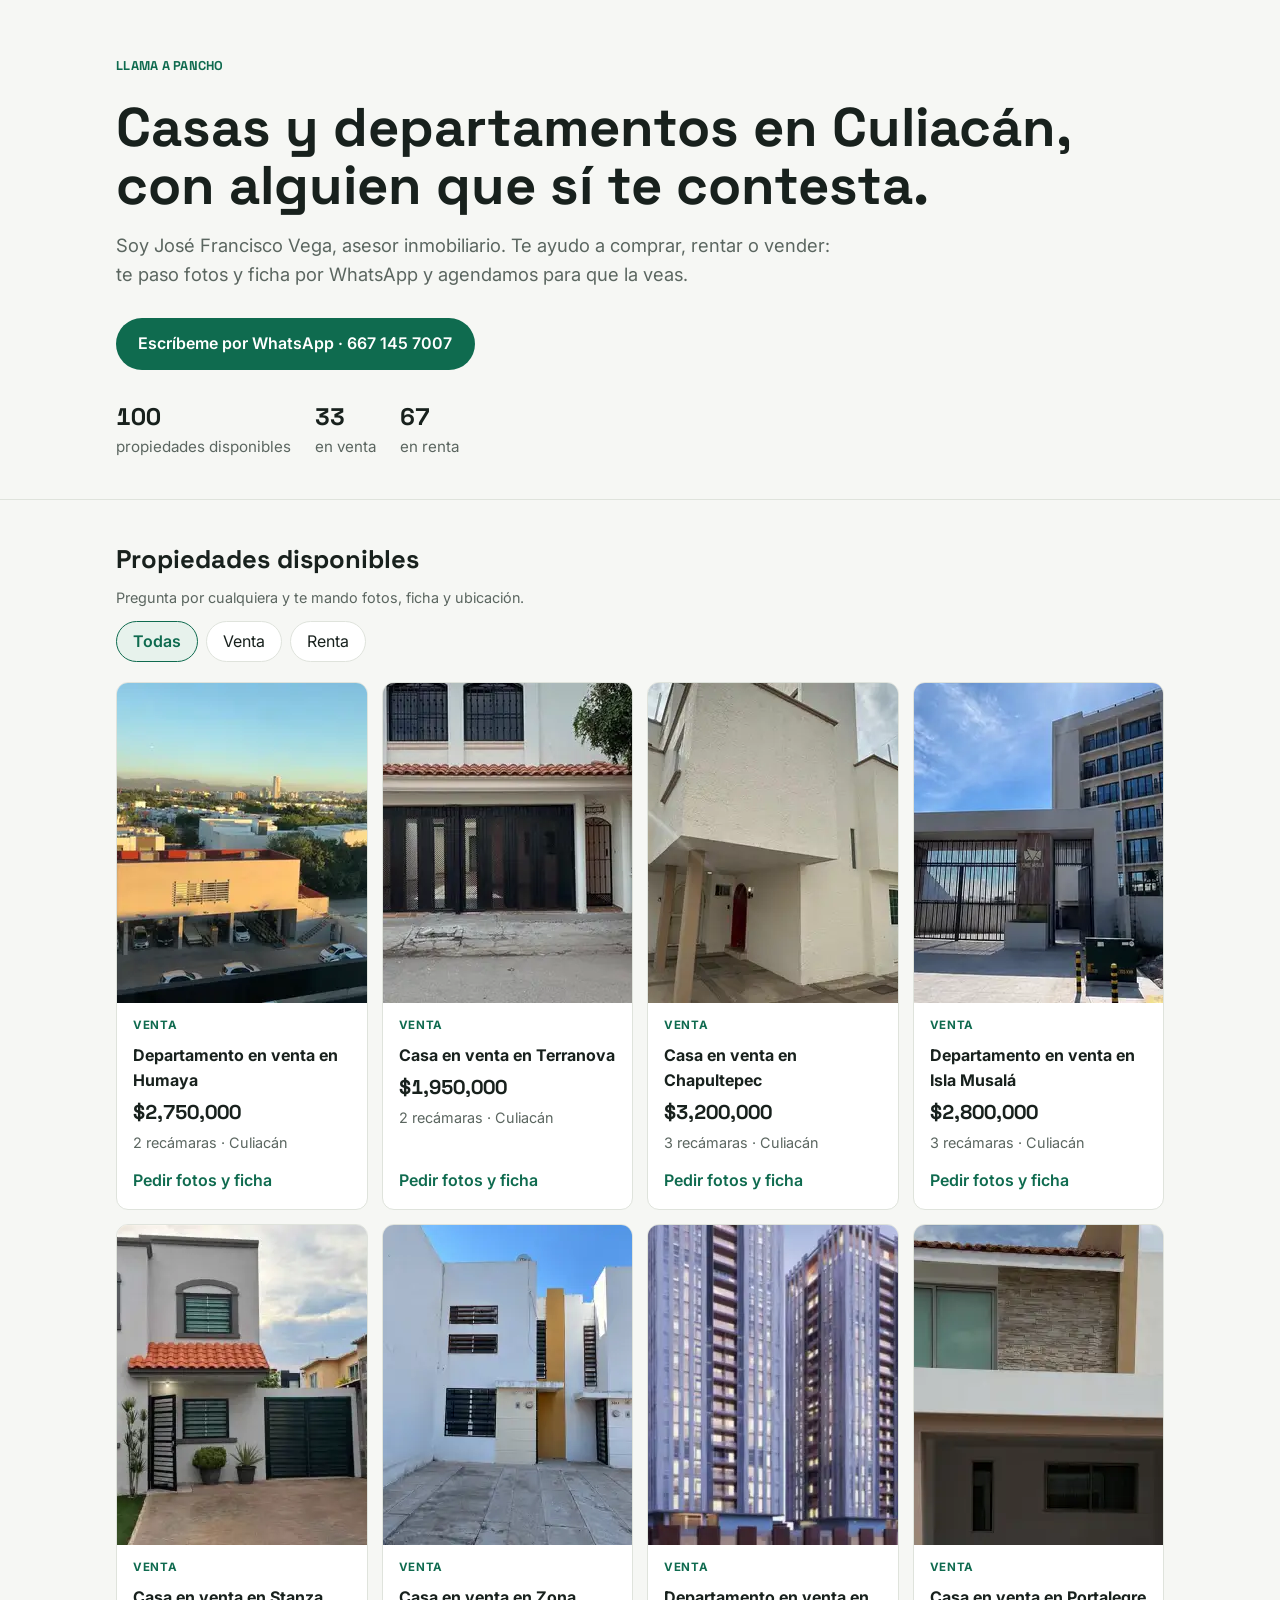
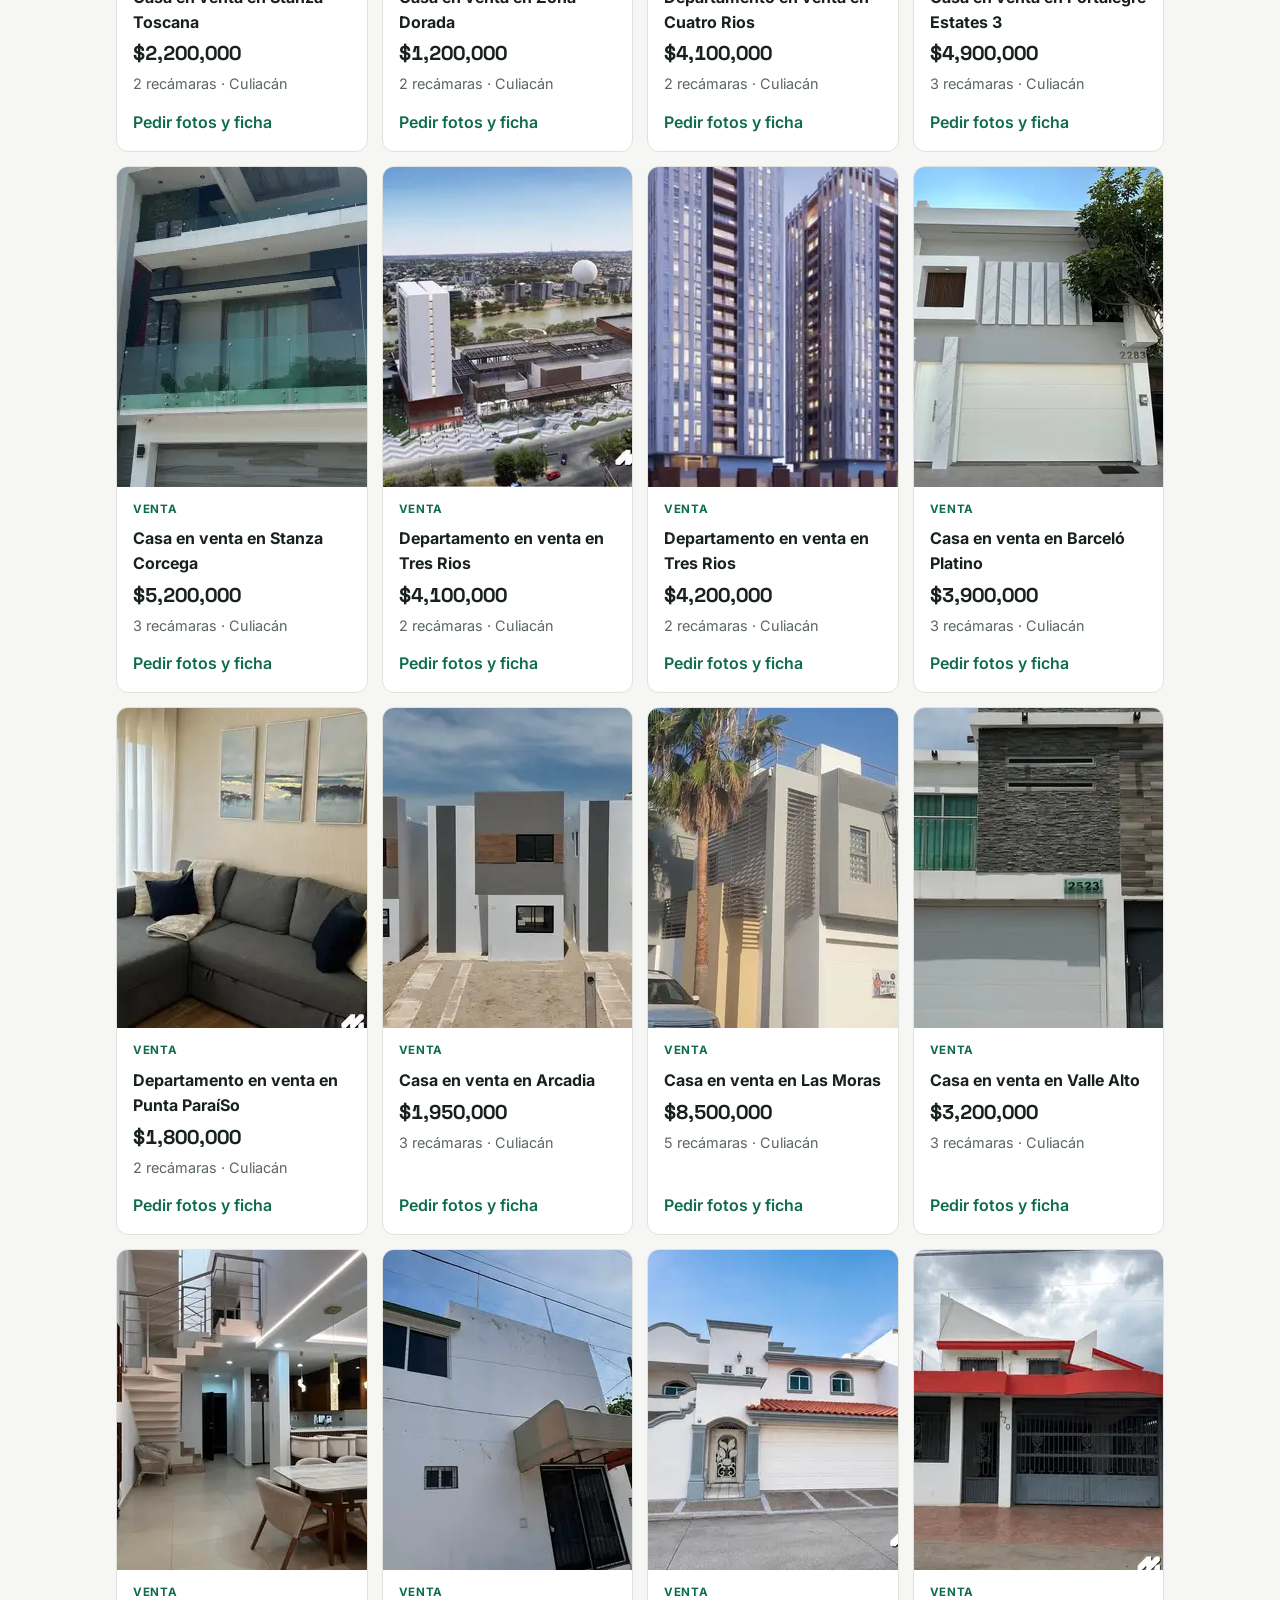
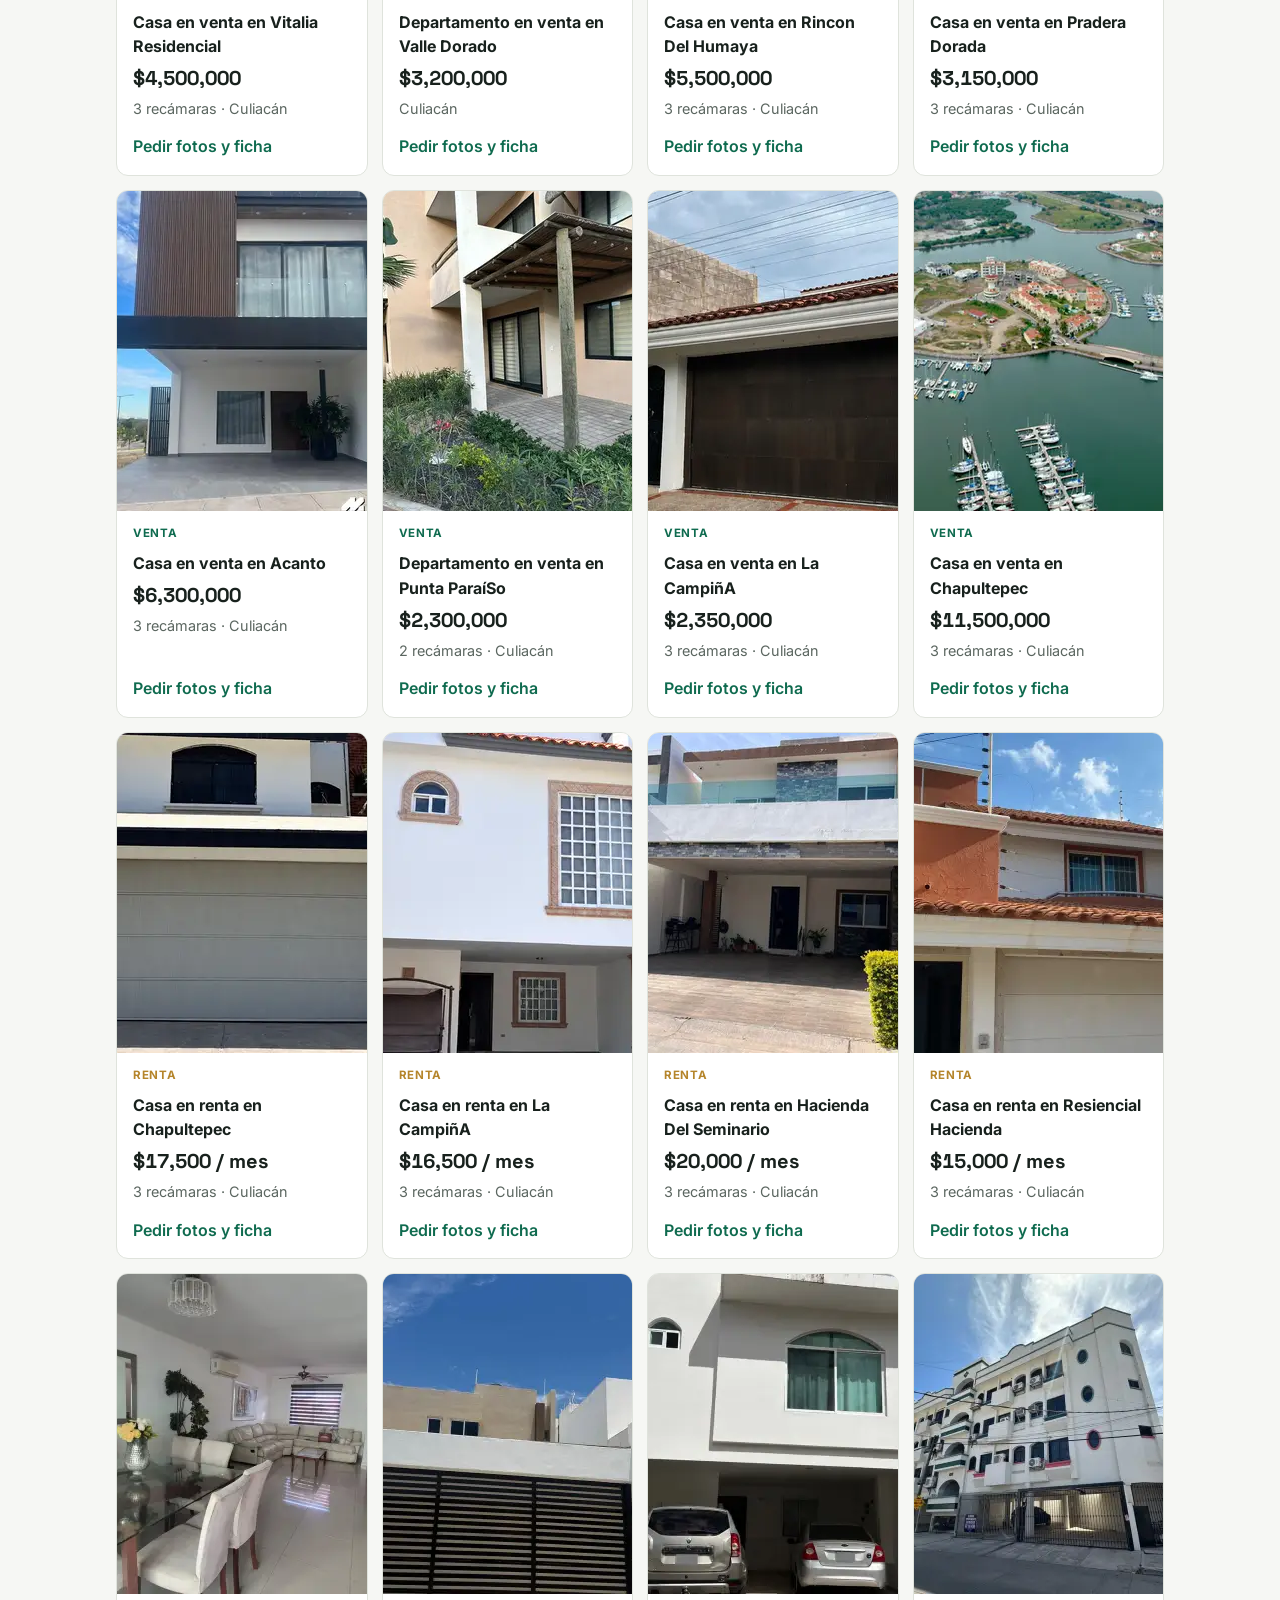
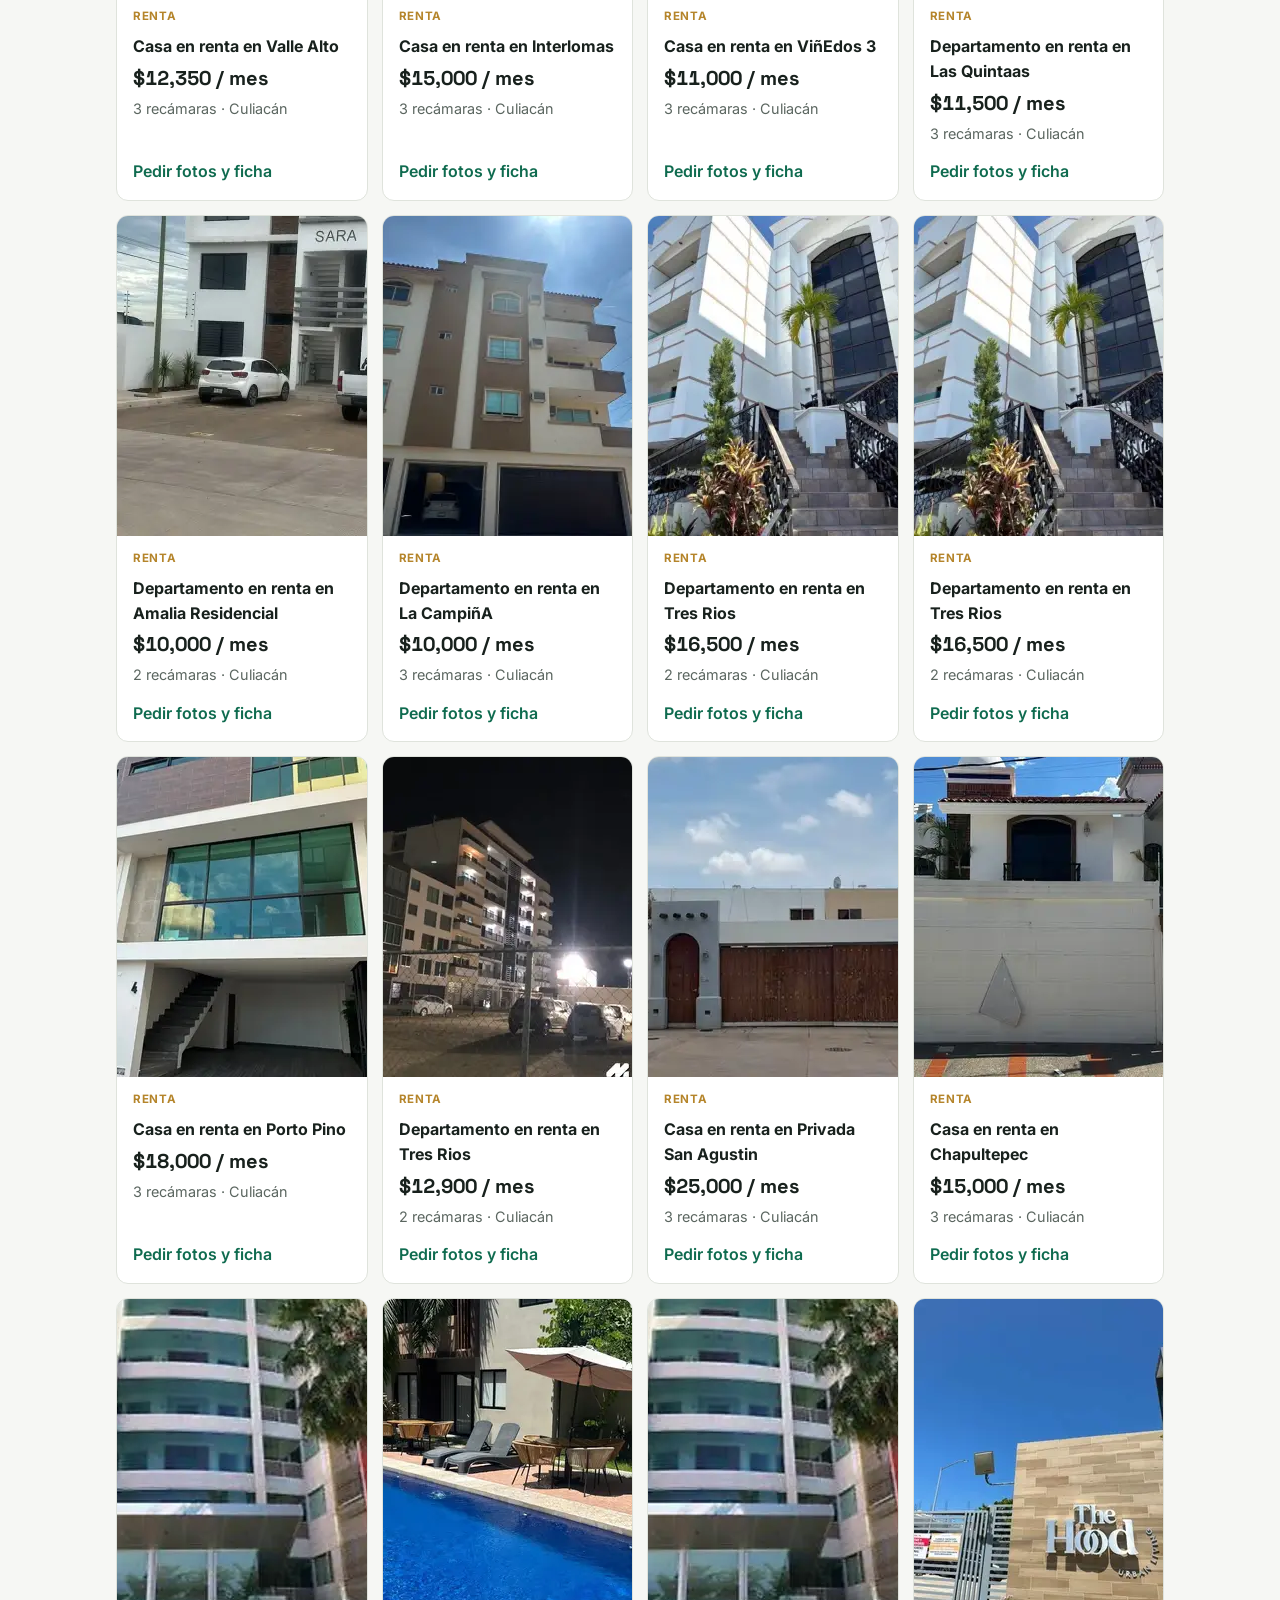
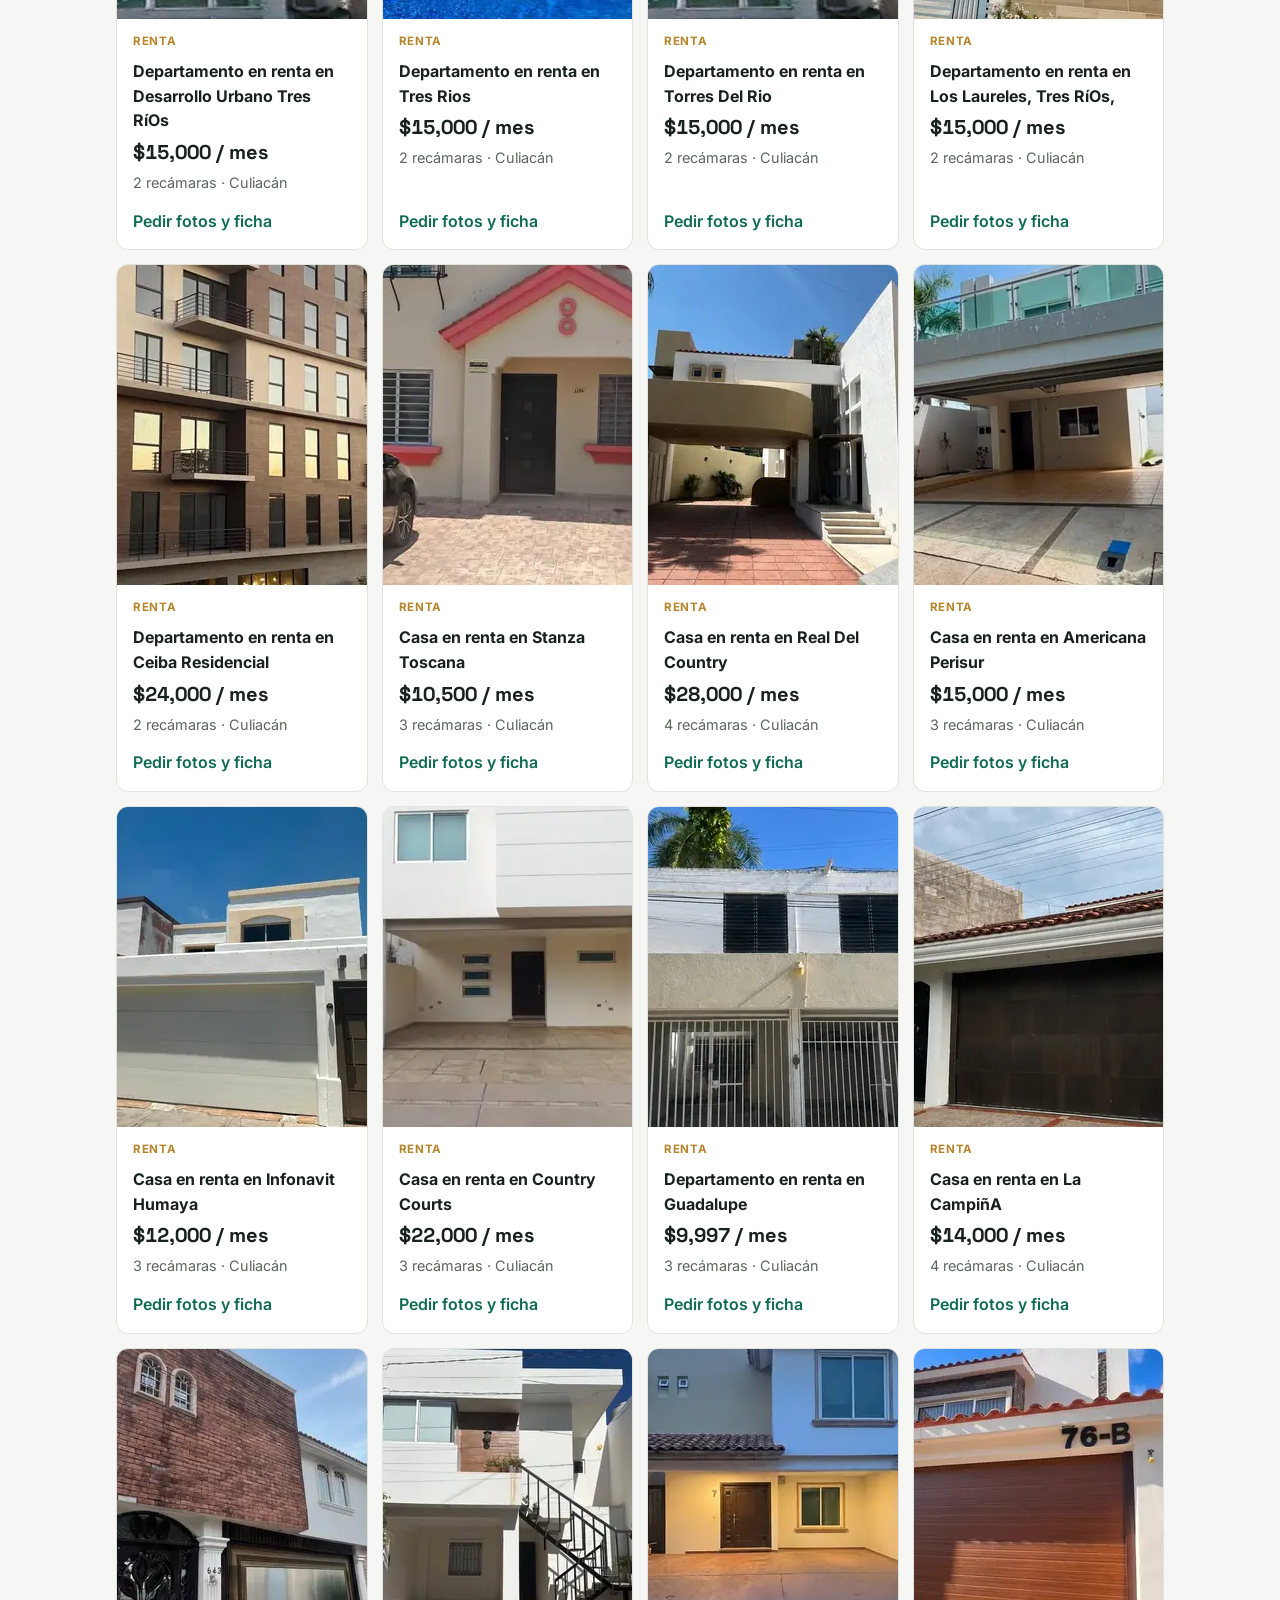
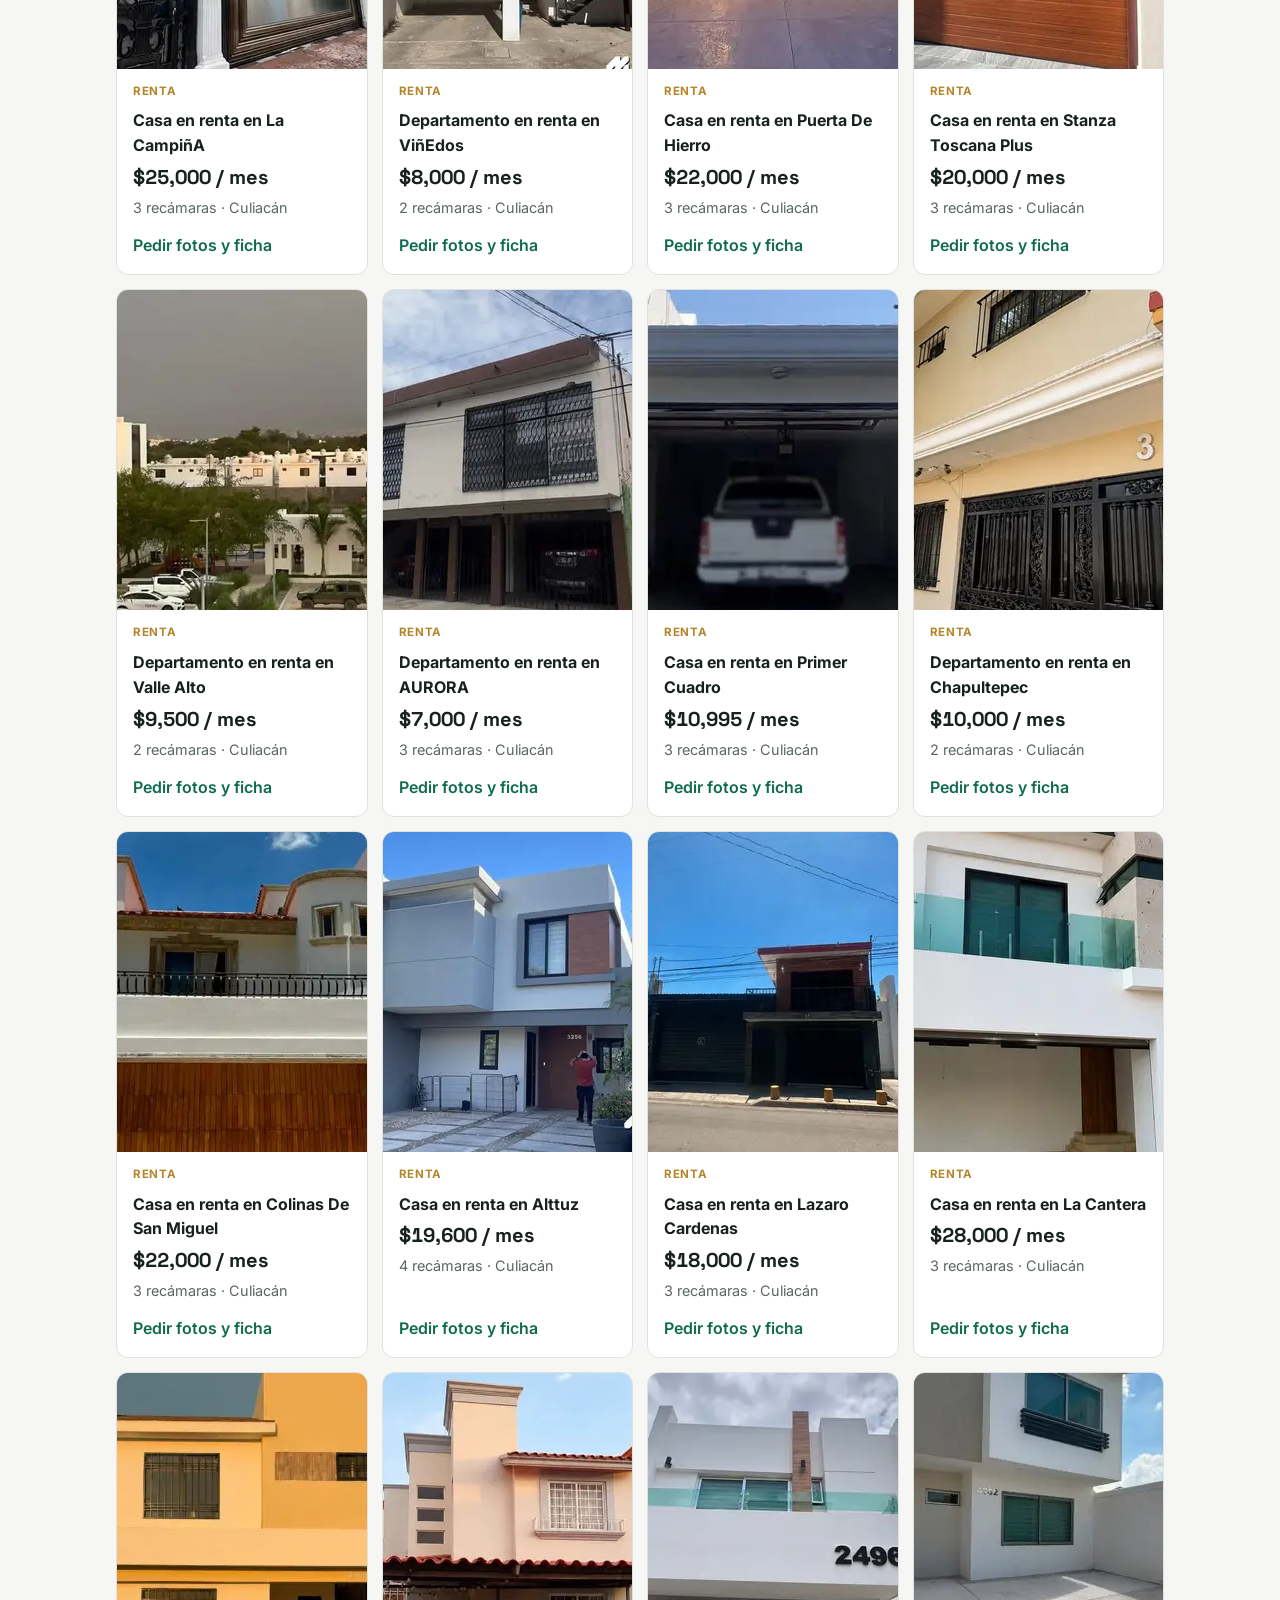
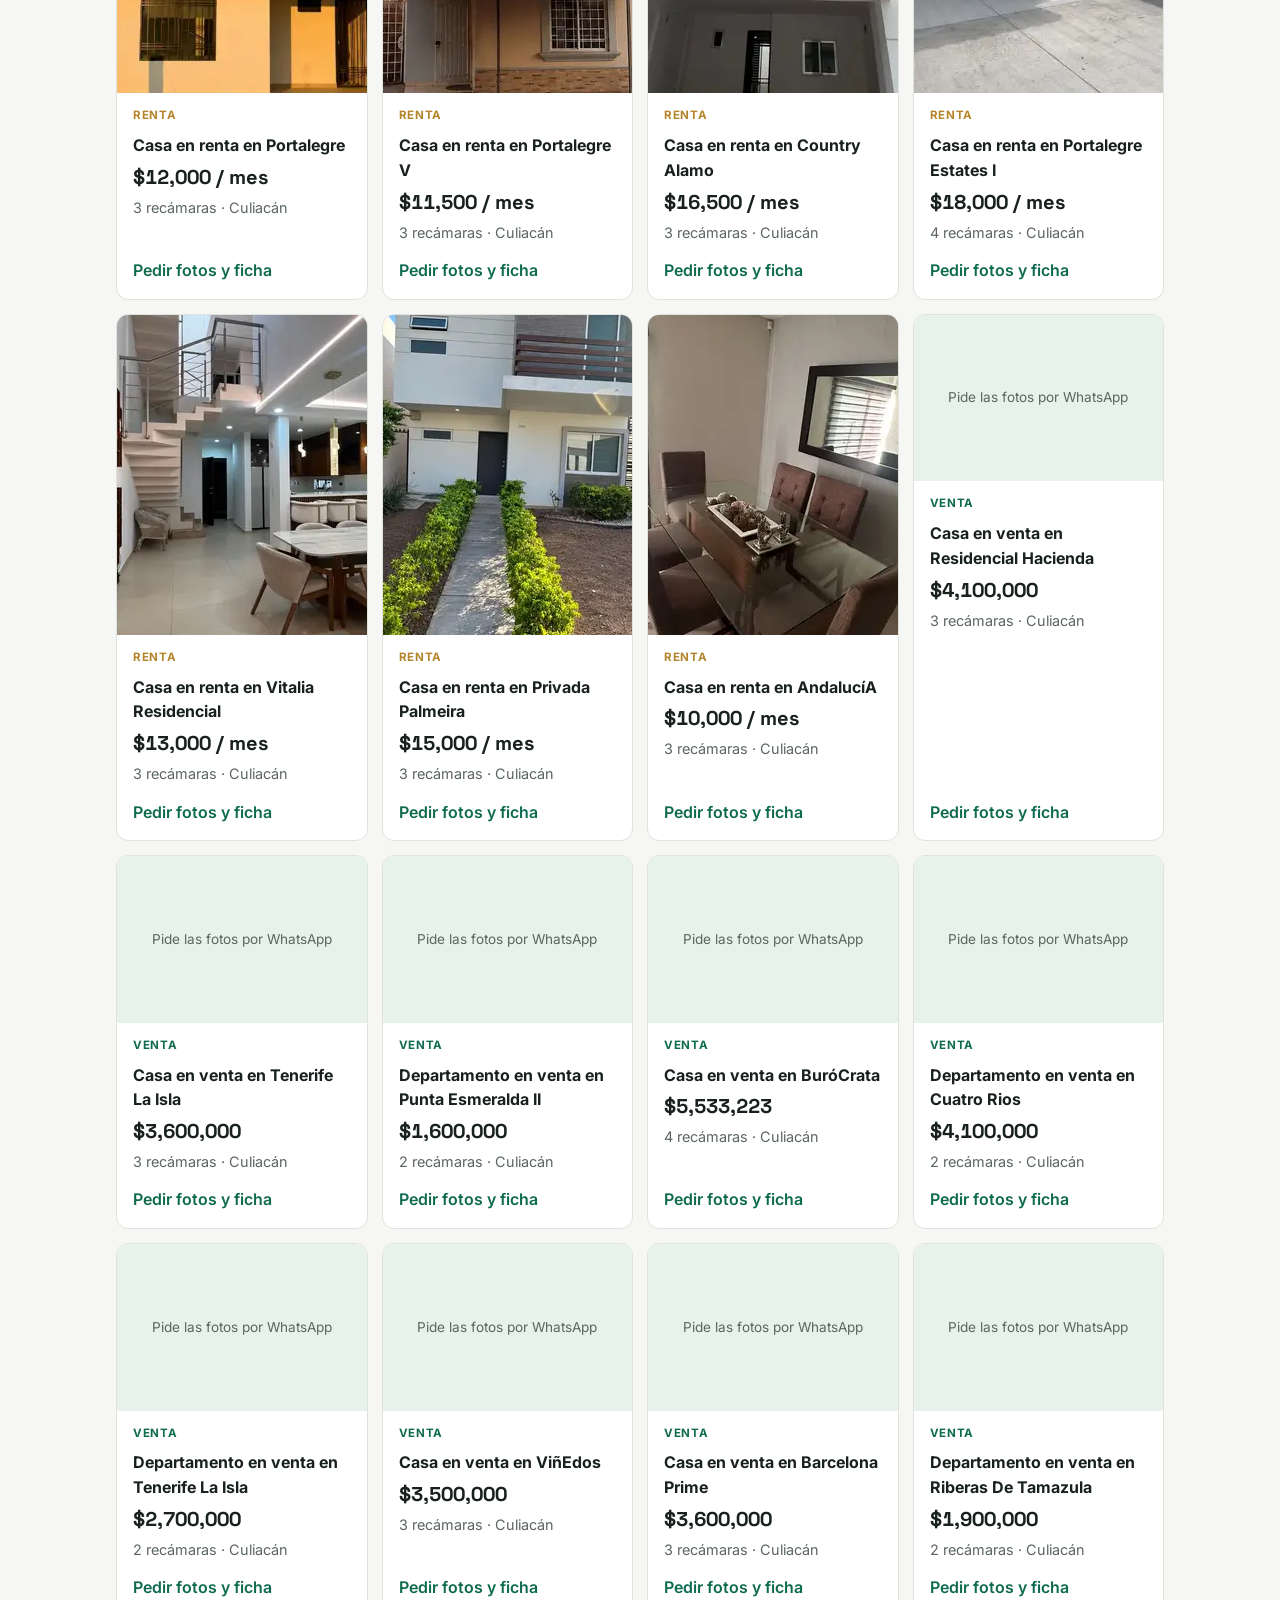
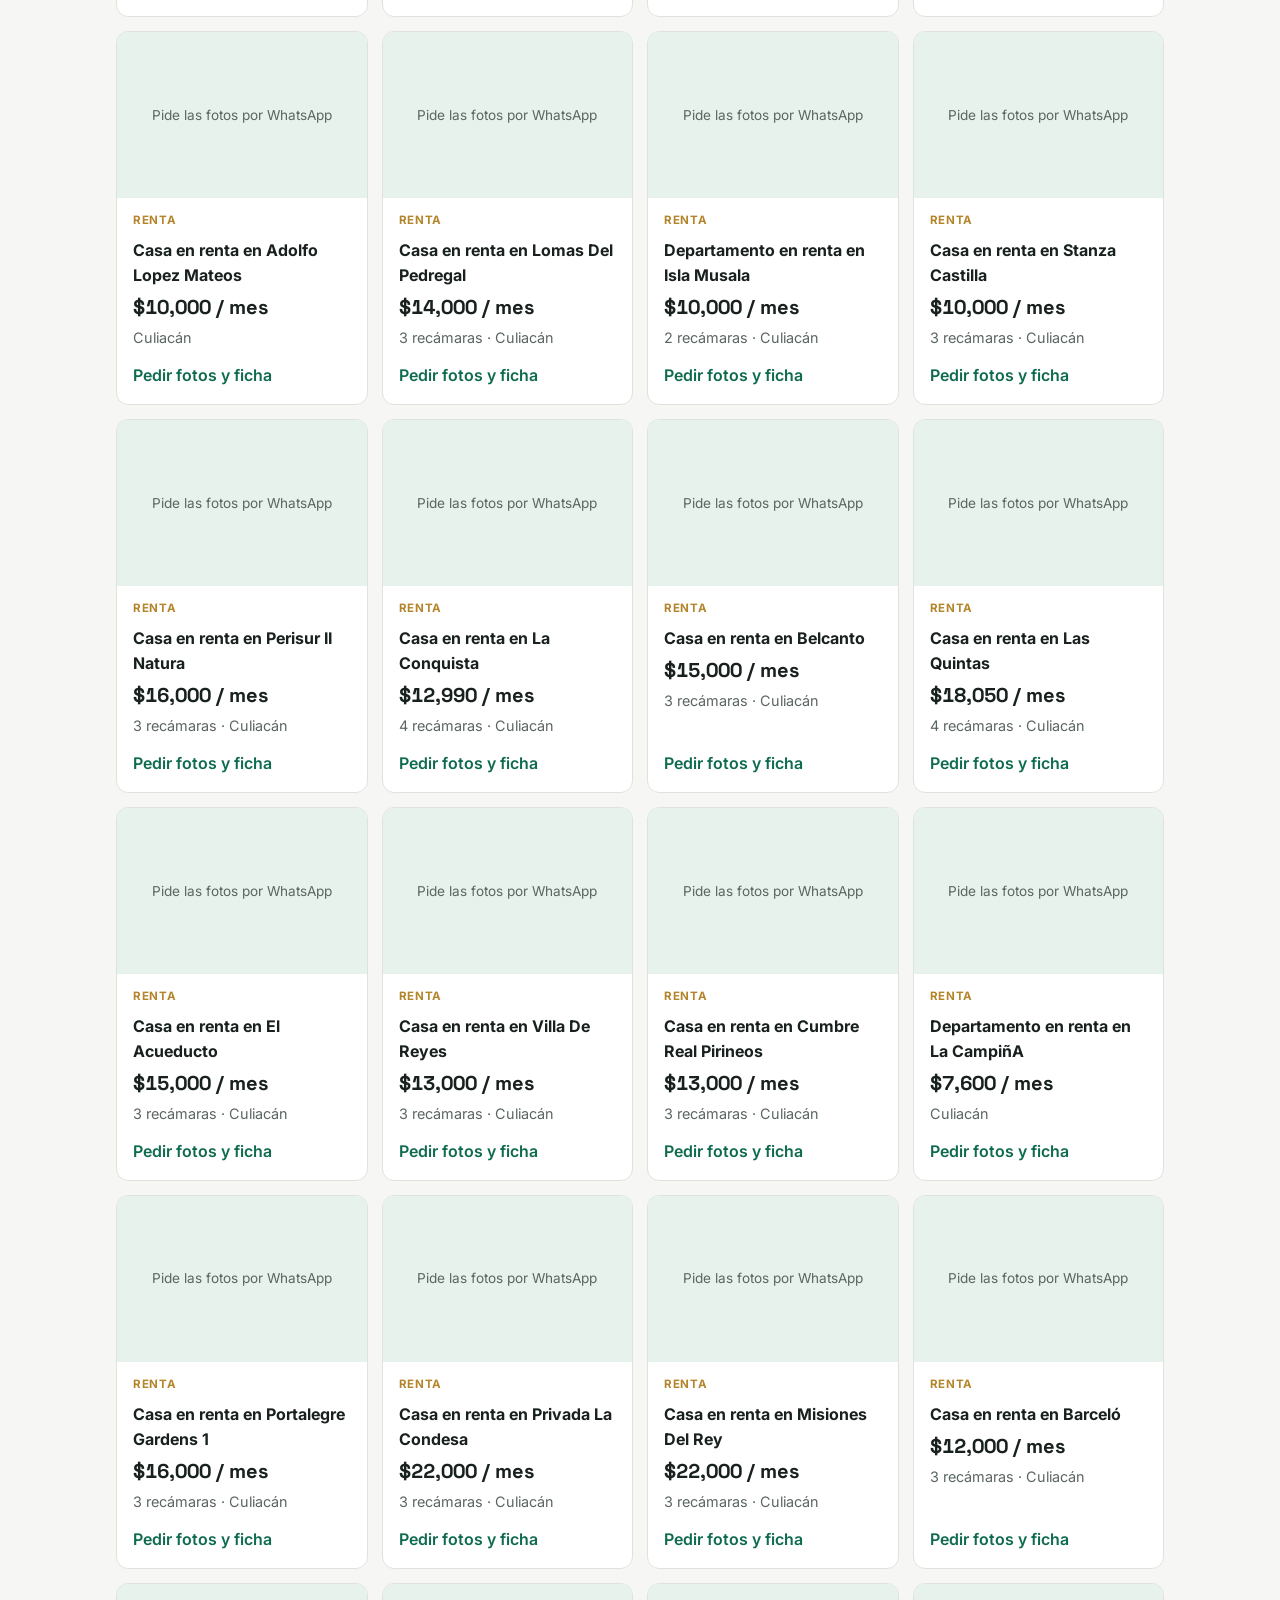
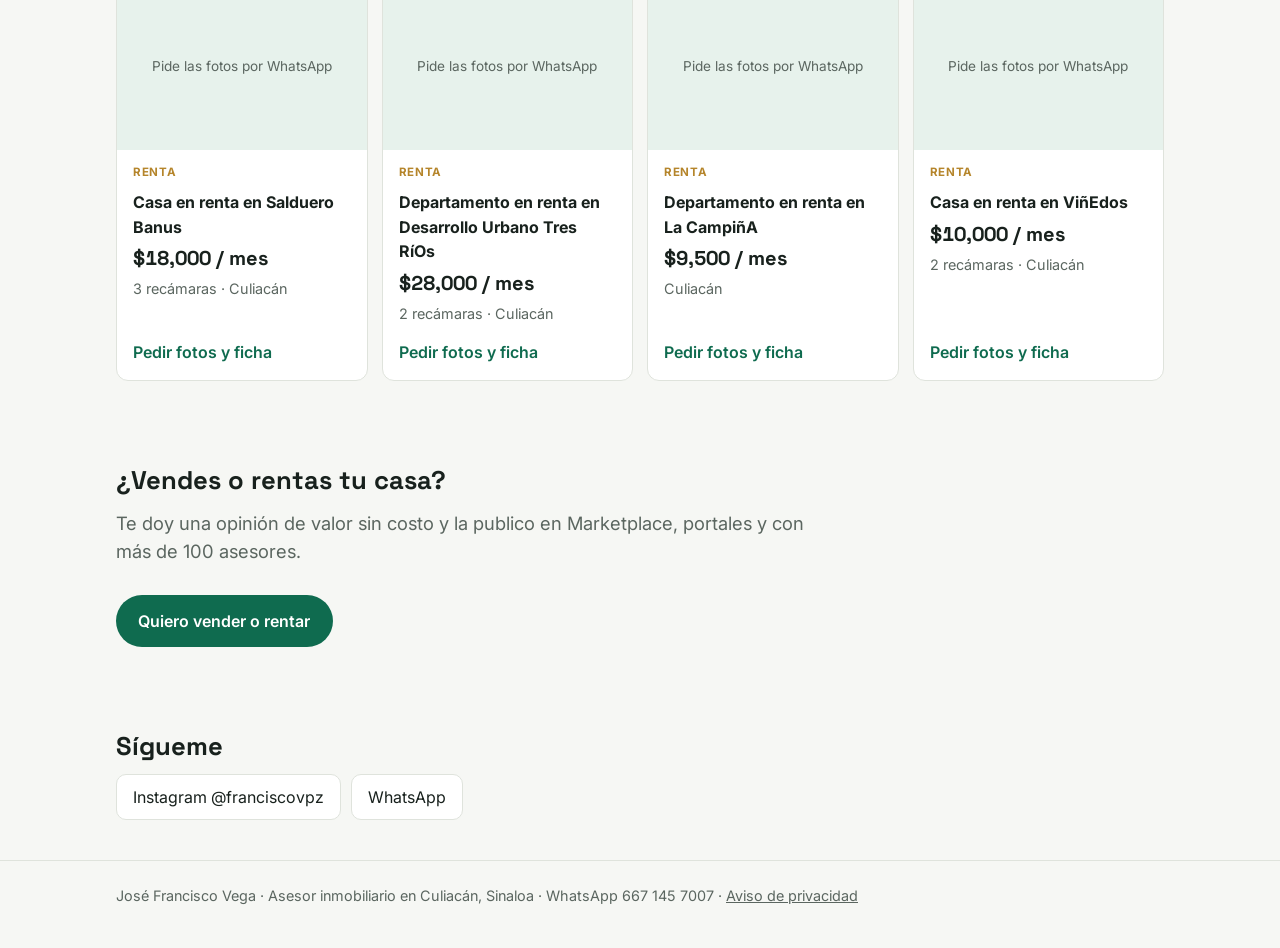
==== commit 6ef6d21a: "Add files via upload" ====
--- a/index.html
+++ b/index.html
@@ -5,7 +5,7 @@
 <div class="datos"><div><b>100</b>propiedades disponibles</div><div><b>33</b>en venta</div><div><b>67</b>en renta</div></div></div></header>
 <main><section><div class="w"><h2>Propiedades disponibles</h2><p class="meta">Pregunta por cualquiera y te mando fotos, ficha y ubicación.</p>
 <div class="filtros" role="group" aria-label="Filtrar"><button aria-pressed="true" data-f="">Todas</button><button aria-pressed="false" data-f="Venta">Venta</button><button aria-pressed="false" data-f="Renta">Renta</button></div>
-<div class="grid" id="lista"><article class="p" data-op="Venta"><span class="op v">Venta</span><h3>Departamento en venta en Humaya</h3><p class="precio">$2,750,000</p><p class="meta">2 recámaras · Culiacán</p><a class="mini" href="https://wa.me/526671457007?text=Hola%20Jos%C3%A9%2C%20vi%20en%20llamaapancho.com%3A%20Departamento%20en%20venta%20en%20Humaya%20(%242%2C750%2C000).%20%C2%BFSigue%20disponible%3F" target="_blank" rel="noopener">Pedir fotos y ficha</a></article><article class="p" data-op="Venta"><span class="op v">Venta</span><h3>Casa en venta en Terranova</h3><p class="precio">$1,950,000</p><p class="meta">2 recámaras · Culiacán</p><a class="mini" href="https://wa.me/526671457007?text=Hola%20Jos%C3%A9%2C%20vi%20en%20llamaapancho.com%3A%20Casa%20en%20venta%20en%20Terranova%20(%241%2C950%2C000).%20%C2%BFSigue%20disponible%3F" target="_blank" rel="noopener">Pedir fotos y ficha</a></article><article class="p" data-op="Venta"><span class="op v">Venta</span><h3>Casa en venta en Chapultepec</h3><p class="precio">$3,200,000</p><p class="meta">3 recámaras · Culiacán</p><a class="mini" href="https://wa.me/526671457007?text=Hola%20Jos%C3%A9%2C%20vi%20en%20llamaapancho.com%3A%20Casa%20en%20venta%20en%20Chapultepec%20(%243%2C200%2C000).%20%C2%BFSigue%20disponible%3F" target="_blank" rel="noopener">Pedir fotos y ficha</a></article><article class="p" data-op="Venta"><span class="op v">Venta</span><h3>Departamento en venta en Isla Musalá</h3><p class="precio">$2,800,000</p><p class="meta">3 recámaras · Culiacán</p><a class="mini" href="https://wa.me/526671457007?text=Hola%20Jos%C3%A9%2C%20vi%20en%20llamaapancho.com%3A%20Departamento%20en%20venta%20en%20Isla%20Musal%C3%A1%20(%242%2C800%2C000).%20%C2%BFSigue%20disponible%3F" target="_blank" rel="noopener">Pedir fotos y ficha</a></article><article class="p" data-op="Venta"><span class="op v">Venta</span><h3>Casa en venta en Stanza Toscana</h3><p class="precio">$2,200,000</p><p class="meta">2 recámaras · Culiacán</p><a class="mini" href="https://wa.me/526671457007?text=Hola%20Jos%C3%A9%2C%20vi%20en%20llamaapancho.com%3A%20Casa%20en%20venta%20en%20Stanza%20Toscana%20(%242%2C200%2C000).%20%C2%BFSigue%20disponible%3F" target="_blank" rel="noopener">Pedir fotos y ficha</a></article><article class="p" data-op="Venta"><span class="op v">Venta</span><h3>Casa en venta en Zona Dorada</h3><p class="precio">$1,200,000</p><p class="meta">2 recámaras · Culiacán</p><a class="mini" href="https://wa.me/526671457007?text=Hola%20Jos%C3%A9%2C%20vi%20en%20llamaapancho.com%3A%20Casa%20en%20venta%20en%20Zona%20Dorada%20(%241%2C200%2C000).%20%C2%BFSigue%20disponible%3F" target="_blank" rel="noopener">Pedir fotos y ficha</a></article><article class="p" data-op="Venta"><span class="op v">Venta</span><h3>Departamento en venta en Cuatro Rios</h3><p class="precio">$4,100,000</p><p class="meta">2 recámaras · Culiacán</p><a class="mini" href="https://wa.me/526671457007?text=Hola%20Jos%C3%A9%2C%20vi%20en%20llamaapancho.com%3A%20Departamento%20en%20venta%20en%20Cuatro%20Rios%20(%244%2C100%2C000).%20%C2%BFSigue%20disponible%3F" target="_blank" rel="noopener">Pedir fotos y ficha</a></article><article class="p" data-op="Venta"><span class="op v">Venta</span><h3>Casa en venta en Portalegre Estates 3</h3><p class="precio">$4,900,000</p><p class="meta">3 recámaras · Culiacán</p><a class="mini" href="https://wa.me/526671457007?text=Hola%20Jos%C3%A9%2C%20vi%20en%20llamaapancho.com%3A%20Casa%20en%20venta%20en%20Portalegre%20Estates%203%20(%244%2C900%2C000).%20%C2%BFSigue%20disponible%3F" target="_blank" rel="noopener">Pedir fotos y ficha</a></article><article class="p" data-op="Venta"><span class="op v">Venta</span><h3>Casa en venta en Stanza Corcega</h3><p class="precio">$5,200,000</p><p class="meta">3 recámaras · Culiacán</p><a class="mini" href="https://wa.me/526671457007?text=Hola%20Jos%C3%A9%2C%20vi%20en%20llamaapancho.com%3A%20Casa%20en%20venta%20en%20Stanza%20Corcega%20(%245%2C200%2C000).%20%C2%BFSigue%20disponible%3F" target="_blank" rel="noopener">Pedir fotos y ficha</a></article><article class="p" data-op="Venta"><span class="op v">Venta</span><h3>Departamento en venta en Tres Rios</h3><p class="precio">$4,100,000</p><p class="meta">2 recámaras · Culiacán</p><a class="mini" href="https://wa.me/526671457007?text=Hola%20Jos%C3%A9%2C%20vi%20en%20llamaapancho.com%3A%20Departamento%20en%20venta%20en%20Tres%20Rios%20(%244%2C100%2C000).%20%C2%BFSigue%20disponible%3F" target="_blank" rel="noopener">Pedir fotos y ficha</a></article><article class="p" data-op="Venta"><span class="op v">Venta</span><h3>Departamento en venta en Tres Rios</h3><p class="precio">$4,200,000</p><p class="meta">2 recámaras · Culiacán</p><a class="mini" href="https://wa.me/526671457007?text=Hola%20Jos%C3%A9%2C%20vi%20en%20llamaapancho.com%3A%20Departamento%20en%20venta%20en%20Tres%20Rios%20(%244%2C200%2C000).%20%C2%BFSigue%20disponible%3F" target="_blank" rel="noopener">Pedir fotos y ficha</a></article><article class="p" data-op="Venta"><span class="op v">Venta</span><h3>Casa en venta en Barceló Platino</h3><p class="precio">$3,900,000</p><p class="meta">3 recámaras · Culiacán</p><a class="mini" href="https://wa.me/526671457007?text=Hola%20Jos%C3%A9%2C%20vi%20en%20llamaapancho.com%3A%20Casa%20en%20venta%20en%20Barcel%C3%B3%20Platino%20(%243%2C900%2C000).%20%C2%BFSigue%20disponible%3F" target="_blank" rel="noopener">Pedir fotos y ficha</a></article><article class="p" data-op="Venta"><span class="op v">Venta</span><h3>Departamento en venta en Punta ParaíSo</h3><p class="precio">$1,800,000</p><p class="meta">2 recámaras · Culiacán</p><a class="mini" href="https://wa.me/526671457007?text=Hola%20Jos%C3%A9%2C%20vi%20en%20llamaapancho.com%3A%20Departamento%20en%20venta%20en%20Punta%20Para%C3%ADSo%20(%241%2C800%2C000).%20%C2%BFSigue%20disponible%3F" target="_blank" rel="noopener">Pedir fotos y ficha</a></article><article class="p" data-op="Venta"><span class="op v">Venta</span><h3>Casa en venta en Arcadia</h3><p class="precio">$1,950,000</p><p class="meta">3 recámaras · Culiacán</p><a class="mini" href="https://wa.me/526671457007?text=Hola%20Jos%C3%A9%2C%20vi%20en%20llamaapancho.com%3A%20Casa%20en%20venta%20en%20Arcadia%20(%241%2C950%2C000).%20%C2%BFSigue%20disponible%3F" target="_blank" rel="noopener">Pedir fotos y ficha</a></article><article class="p" data-op="Venta"><span class="op v">Venta</span><h3>Casa en venta en Las Moras</h3><p class="precio">$8,500,000</p><p class="meta">5 recámaras · Culiacán</p><a class="mini" href="https://wa.me/526671457007?text=Hola%20Jos%C3%A9%2C%20vi%20en%20llamaapancho.com%3A%20Casa%20en%20venta%20en%20Las%20Moras%20(%248%2C500%2C000).%20%C2%BFSigue%20disponible%3F" target="_blank" rel="noopener">Pedir fotos y ficha</a></article><article class="p" data-op="Venta"><span class="op v">Venta</span><h3>Casa en venta en Valle Alto</h3><p class="precio">$3,200,000</p><p class="meta">3 recámaras · Culiacán</p><a class="mini" href="https://wa.me/526671457007?text=Hola%20Jos%C3%A9%2C%20vi%20en%20llamaapancho.com%3A%20Casa%20en%20venta%20en%20Valle%20Alto%20(%243%2C200%2C000).%20%C2%BFSigue%20disponible%3F" target="_blank" rel="noopener">Pedir fotos y ficha</a></article><article class="p" data-op="Venta"><span class="op v">Venta</span><h3>Casa en venta en Residencial Hacienda</h3><p class="precio">$4,100,000</p><p class="meta">3 recámaras · Culiacán</p><a class="mini" href="https://wa.me/526671457007?text=Hola%20Jos%C3%A9%2C%20vi%20en%20llamaapancho.com%3A%20Casa%20en%20venta%20en%20Residencial%20Hacienda%20(%244%2C100%2C000).%20%C2%BFSigue%20disponible%3F" target="_blank" rel="noopener">Pedir fotos y ficha</a></article><article class="p" data-op="Venta"><span class="op v">Venta</span><h3>Casa en venta en Vitalia Residencial</h3><p class="precio">$4,500,000</p><p class="meta">3 recámaras · Culiacán</p><a class="mini" href="https://wa.me/526671457007?text=Hola%20Jos%C3%A9%2C%20vi%20en%20llamaapancho.com%3A%20Casa%20en%20venta%20en%20Vitalia%20Residencial%20(%244%2C500%2C000).%20%C2%BFSigue%20disponible%3F" target="_blank" rel="noopener">Pedir fotos y ficha</a></article><article class="p" data-op="Venta"><span class="op v">Venta</span><h3>Departamento en venta en Valle Dorado</h3><p class="precio">$3,200,000</p><p class="meta">Culiacán</p><a class="mini" href="https://wa.me/526671457007?text=Hola%20Jos%C3%A9%2C%20vi%20en%20llamaapancho.com%3A%20Departamento%20en%20venta%20en%20Valle%20Dorado%20(%243%2C200%2C000).%20%C2%BFSigue%20disponible%3F" target="_blank" rel="noopener">Pedir fotos y ficha</a></article><article class="p" data-op="Venta"><span class="op v">Venta</span><h3>Casa en venta en Rincon Del Humaya</h3><p class="precio">$5,500,000</p><p class="meta">3 recámaras · Culiacán</p><a class="mini" href="https://wa.me/526671457007?text=Hola%20Jos%C3%A9%2C%20vi%20en%20llamaapancho.com%3A%20Casa%20en%20venta%20en%20Rincon%20Del%20Humaya%20(%245%2C500%2C000).%20%C2%BFSigue%20disponible%3F" target="_blank" rel="noopener">Pedir fotos y ficha</a></article><article class="p" data-op="Venta"><span class="op v">Venta</span><h3>Casa en venta en Tenerife La Isla</h3><p class="precio">$3,600,000</p><p class="meta">3 recámaras · Culiacán</p><a class="mini" href="https://wa.me/526671457007?text=Hola%20Jos%C3%A9%2C%20vi%20en%20llamaapancho.com%3A%20Casa%20en%20venta%20en%20Tenerife%20La%20Isla%20(%243%2C600%2C000).%20%C2%BFSigue%20disponible%3F" target="_blank" rel="noopener">Pedir fotos y ficha</a></article><article class="p" data-op="Venta"><span class="op v">Venta</span><h3>Casa en venta en Pradera Dorada</h3><p class="precio">$3,150,000</p><p class="meta">3 recámaras · Culiacán</p><a class="mini" href="https://wa.me/526671457007?text=Hola%20Jos%C3%A9%2C%20vi%20en%20llamaapancho.com%3A%20Casa%20en%20venta%20en%20Pradera%20Dorada%20(%243%2C150%2C000).%20%C2%BFSigue%20disponible%3F" target="_blank" rel="noopener">Pedir fotos y ficha</a></article><article class="p" data-op="Venta"><span class="op v">Venta</span><h3>Casa en venta en Acanto</h3><p class="precio">$6,300,000</p><p class="meta">3 recámaras · Culiacán</p><a class="mini" href="https://wa.me/526671457007?text=Hola%20Jos%C3%A9%2C%20vi%20en%20llamaapancho.com%3A%20Casa%20en%20venta%20en%20Acanto%20(%246%2C300%2C000).%20%C2%BFSigue%20disponible%3F" target="_blank" rel="noopener">Pedir fotos y ficha</a></article><article class="p" data-op="Venta"><span class="op v">Venta</span><h3>Departamento en venta en Punta ParaíSo</h3><p class="precio">$2,300,000</p><p class="meta">2 recámaras · Culiacán</p><a class="mini" href="https://wa.me/526671457007?text=Hola%20Jos%C3%A9%2C%20vi%20en%20llamaapancho.com%3A%20Departamento%20en%20venta%20en%20Punta%20Para%C3%ADSo%20(%242%2C300%2C000).%20%C2%BFSigue%20disponible%3F" target="_blank" rel="noopener">Pedir fotos y ficha</a></article><article class="p" data-op="Venta"><span class="op v">Venta</span><h3>Departamento en venta en Punta Esmeralda II</h3><p class="precio">$1,600,000</p><p class="meta">2 recámaras · Culiacán</p><a class="mini" href="https://wa.me/526671457007?text=Hola%20Jos%C3%A9%2C%20vi%20en%20llamaapancho.com%3A%20Departamento%20en%20venta%20en%20Punta%20Esmeralda%20II%20(%241%2C600%2C000).%20%C2%BFSigue%20disponible%3F" target="_blank" rel="noopener">Pedir fotos y ficha</a></article><article class="p" data-op="Venta"><span class="op v">Venta</span><h3>Casa en venta en BuróCrata</h3><p class="precio">$5,533,223</p><p class="meta">4 recámaras · Culiacán</p><a class="mini" href="https://wa.me/526671457007?text=Hola%20Jos%C3%A9%2C%20vi%20en%20llamaapancho.com%3A%20Casa%20en%20venta%20en%20Bur%C3%B3Crata%20(%245%2C533%2C223).%20%C2%BFSigue%20disponible%3F" target="_blank" rel="noopener">Pedir fotos y ficha</a></article><article class="p" data-op="Venta"><span class="op v">Venta</span><h3>Departamento en venta en Cuatro Rios</h3><p class="precio">$4,100,000</p><p class="meta">2 recámaras · Culiacán</p><a class="mini" href="https://wa.me/526671457007?text=Hola%20Jos%C3%A9%2C%20vi%20en%20llamaapancho.com%3A%20Departamento%20en%20venta%20en%20Cuatro%20Rios%20(%244%2C100%2C000).%20%C2%BFSigue%20disponible%3F" target="_blank" rel="noopener">Pedir fotos y ficha</a></article><article class="p" data-op="Venta"><span class="op v">Venta</span><h3>Departamento en venta en Tenerife La Isla</h3><p class="precio">$2,700,000</p><p class="meta">2 recámaras · Culiacán</p><a class="mini" href="https://wa.me/526671457007?text=Hola%20Jos%C3%A9%2C%20vi%20en%20llamaapancho.com%3A%20Departamento%20en%20venta%20en%20Tenerife%20La%20Isla%20(%242%2C700%2C000).%20%C2%BFSigue%20disponible%3F" target="_blank" rel="noopener">Pedir fotos y ficha</a></article><article class="p" data-op="Venta"><span class="op v">Venta</span><h3>Casa en venta en ViñEdos</h3><p class="precio">$3,500,000</p><p class="meta">3 recámaras · Culiacán</p><a class="mini" href="https://wa.me/526671457007?text=Hola%20Jos%C3%A9%2C%20vi%20en%20llamaapancho.com%3A%20Casa%20en%20venta%20en%20Vi%C3%B1Edos%20(%243%2C500%2C000).%20%C2%BFSigue%20disponible%3F" target="_blank" rel="noopener">Pedir fotos y ficha</a></article><article class="p" data-op="Venta"><span class="op v">Venta</span><h3>Casa en venta en La CampiñA</h3><p class="precio">$2,350,000</p><p class="meta">3 recámaras · Culiacán</p><a class="mini" href="https://wa.me/526671457007?text=Hola%20Jos%C3%A9%2C%20vi%20en%20llamaapancho.com%3A%20Casa%20en%20venta%20en%20La%20Campi%C3%B1A%20(%242%2C350%2C000).%20%C2%BFSigue%20disponible%3F" target="_blank" rel="noopener">Pedir fotos y ficha</a></article><article class="p" data-op="Venta"><span class="op v">Venta</span><h3>Casa en venta en Barcelona Prime</h3><p class="precio">$3,600,000</p><p class="meta">3 recámaras · Culiacán</p><a class="mini" href="https://wa.me/526671457007?text=Hola%20Jos%C3%A9%2C%20vi%20en%20llamaapancho.com%3A%20Casa%20en%20venta%20en%20Barcelona%20Prime%20(%243%2C600%2C000).%20%C2%BFSigue%20disponible%3F" target="_blank" rel="noopener">Pedir fotos y ficha</a></article><article class="p" data-op="Venta"><span class="op v">Venta</span><h3>Departamento en venta en Riberas De Tamazula</h3><p class="precio">$1,900,000</p><p class="meta">2 recámaras · Culiacán</p><a class="mini" href="https://wa.me/526671457007?text=Hola%20Jos%C3%A9%2C%20vi%20en%20llamaapancho.com%3A%20Departamento%20en%20venta%20en%20Riberas%20De%20Tamazula%20(%241%2C900%2C000).%20%C2%BFSigue%20disponible%3F" target="_blank" rel="noopener">Pedir fotos y ficha</a></article><article class="p" data-op="Venta"><span class="op v">Venta</span><h3>Casa en venta en Chapultepec</h3><p class="precio">$11,500,000</p><p class="meta">3 recámaras · Culiacán</p><a class="mini" href="https://wa.me/526671457007?text=Hola%20Jos%C3%A9%2C%20vi%20en%20llamaapancho.com%3A%20Casa%20en%20venta%20en%20Chapultepec%20(%2411%2C500%2C000).%20%C2%BFSigue%20disponible%3F" target="_blank" rel="noopener">Pedir fotos y ficha</a></article><article class="p" data-op="Renta"><span class="op r">Renta</span><h3>Casa en renta en Chapultepec</h3><p class="precio">$17,500 / mes</p><p class="meta">3 recámaras · Culiacán</p><a class="mini" href="https://wa.me/526671457007?text=Hola%20Jos%C3%A9%2C%20vi%20en%20llamaapancho.com%3A%20Casa%20en%20renta%20en%20Chapultepec%20(%2417%2C500%20%2F%20mes).%20%C2%BFSigue%20disponible%3F" target="_blank" rel="noopener">Pedir fotos y ficha</a></article><article class="p" data-op="Renta"><span class="op r">Renta</span><h3>Casa en renta en La CampiñA</h3><p class="precio">$16,500 / mes</p><p class="meta">3 recámaras · Culiacán</p><a class="mini" href="https://wa.me/526671457007?text=Hola%20Jos%C3%A9%2C%20vi%20en%20llamaapancho.com%3A%20Casa%20en%20renta%20en%20La%20Campi%C3%B1A%20(%2416%2C500%20%2F%20mes).%20%C2%BFSigue%20disponible%3F" target="_blank" rel="noopener">Pedir fotos y ficha</a></article><article class="p" data-op="Renta"><span class="op r">Renta</span><h3>Casa en renta en Hacienda Del Seminario</h3><p class="precio">$20,000 / mes</p><p class="meta">3 recámaras · Culiacán</p><a class="mini" href="https://wa.me/526671457007?text=Hola%20Jos%C3%A9%2C%20vi%20en%20llamaapancho.com%3A%20Casa%20en%20renta%20en%20Hacienda%20Del%20Seminario%20(%2420%2C000%20%2F%20mes).%20%C2%BFSigue%20disponible%3F" target="_blank" rel="noopener">Pedir fotos y ficha</a></article><article class="p" data-op="Renta"><span class="op r">Renta</span><h3>Casa en renta en Resiencial Hacienda</h3><p class="precio">$15,000 / mes</p><p class="meta">3 recámaras · Culiacán</p><a class="mini" href="https://wa.me/526671457007?text=Hola%20Jos%C3%A9%2C%20vi%20en%20llamaapancho.com%3A%20Casa%20en%20renta%20en%20Resiencial%20Hacienda%20(%2415%2C000%20%2F%20mes).%20%C2%BFSigue%20disponible%3F" target="_blank" rel="noopener">Pedir fotos y ficha</a></article><article class="p" data-op="Renta"><span class="op r">Renta</span><h3>Casa en renta en Valle Alto</h3><p class="precio">$12,350 / mes</p><p class="meta">3 recámaras · Culiacán</p><a class="mini" href="https://wa.me/526671457007?text=Hola%20Jos%C3%A9%2C%20vi%20en%20llamaapancho.com%3A%20Casa%20en%20renta%20en%20Valle%20Alto%20(%2412%2C350%20%2F%20mes).%20%C2%BFSigue%20disponible%3F" target="_blank" rel="noopener">Pedir fotos y ficha</a></article><article class="p" data-op="Renta"><span class="op r">Renta</span><h3>Casa en renta en Interlomas</h3><p class="precio">$15,000 / mes</p><p class="meta">3 recámaras · Culiacán</p><a class="mini" href="https://wa.me/526671457007?text=Hola%20Jos%C3%A9%2C%20vi%20en%20llamaapancho.com%3A%20Casa%20en%20renta%20en%20Interlomas%20(%2415%2C000%20%2F%20mes).%20%C2%BFSigue%20disponible%3F" target="_blank" rel="noopener">Pedir fotos y ficha</a></article><article class="p" data-op="Renta"><span class="op r">Renta</span><h3>Casa en renta en ViñEdos 3</h3><p class="precio">$11,000 / mes</p><p class="meta">3 recámaras · Culiacán</p><a class="mini" href="https://wa.me/526671457007?text=Hola%20Jos%C3%A9%2C%20vi%20en%20llamaapancho.com%3A%20Casa%20en%20renta%20en%20Vi%C3%B1Edos%203%20(%2411%2C000%20%2F%20mes).%20%C2%BFSigue%20disponible%3F" target="_blank" rel="noopener">Pedir fotos y ficha</a></article><article class="p" data-op="Renta"><span class="op r">Renta</span><h3>Departamento en renta en Las Quintaas</h3><p class="precio">$11,500 / mes</p><p class="meta">3 recámaras · Culiacán</p><a class="mini" href="https://wa.me/526671457007?text=Hola%20Jos%C3%A9%2C%20vi%20en%20llamaapancho.com%3A%20Departamento%20en%20renta%20en%20Las%20Quintaas%20(%2411%2C500%20%2F%20mes).%20%C2%BFSigue%20disponible%3F" target="_blank" rel="noopener">Pedir fotos y ficha</a></article><article class="p" data-op="Renta"><span class="op r">Renta</span><h3>Departamento en renta en Amalia Residencial</h3><p class="precio">$10,000 / mes</p><p class="meta">2 recámaras · Culiacán</p><a class="mini" href="https://wa.me/526671457007?text=Hola%20Jos%C3%A9%2C%20vi%20en%20llamaapancho.com%3A%20Departamento%20en%20renta%20en%20Amalia%20Residencial%20(%2410%2C000%20%2F%20mes).%20%C2%BFSigue%20disponible%3F" target="_blank" rel="noopener">Pedir fotos y ficha</a></article><article class="p" data-op="Renta"><span class="op r">Renta</span><h3>Departamento en renta en La CampiñA</h3><p class="precio">$10,000 / mes</p><p class="meta">3 recámaras · Culiacán</p><a class="mini" href="https://wa.me/526671457007?text=Hola%20Jos%C3%A9%2C%20vi%20en%20llamaapancho.com%3A%20Departamento%20en%20renta%20en%20La%20Campi%C3%B1A%20(%2410%2C000%20%2F%20mes).%20%C2%BFSigue%20disponible%3F" target="_blank" rel="noopener">Pedir fotos y ficha</a></article><article class="p" data-op="Renta"><span class="op r">Renta</span><h3>Departamento en renta en Tres Rios</h3><p class="precio">$16,500 / mes</p><p class="meta">2 recámaras · Culiacán</p><a class="mini" href="https://wa.me/526671457007?text=Hola%20Jos%C3%A9%2C%20vi%20en%20llamaapancho.com%3A%20Departamento%20en%20renta%20en%20Tres%20Rios%20(%2416%2C500%20%2F%20mes).%20%C2%BFSigue%20disponible%3F" target="_blank" rel="noopener">Pedir fotos y ficha</a></article><article class="p" data-op="Renta"><span class="op r">Renta</span><h3>Departamento en renta en Tres Rios</h3><p class="precio">$16,500 / mes</p><p class="meta">2 recámaras · Culiacán</p><a class="mini" href="https://wa.me/526671457007?text=Hola%20Jos%C3%A9%2C%20vi%20en%20llamaapancho.com%3A%20Departamento%20en%20renta%20en%20Tres%20Rios%20(%2416%2C500%20%2F%20mes).%20%C2%BFSigue%20disponible%3F" target="_blank" rel="noopener">Pedir fotos y ficha</a></article><article class="p" data-op="Renta"><span class="op r">Renta</span><h3>Casa en renta en Porto Pino</h3><p class="precio">$18,000 / mes</p><p class="meta">3 recámaras · Culiacán</p><a class="mini" href="https://wa.me/526671457007?text=Hola%20Jos%C3%A9%2C%20vi%20en%20llamaapancho.com%3A%20Casa%20en%20renta%20en%20Porto%20Pino%20(%2418%2C000%20%2F%20mes).%20%C2%BFSigue%20disponible%3F" target="_blank" rel="noopener">Pedir fotos y ficha</a></article><article class="p" data-op="Renta"><span class="op r">Renta</span><h3>Departamento en renta en Tres Rios</h3><p class="precio">$12,900 / mes</p><p class="meta">2 recámaras · Culiacán</p><a class="mini" href="https://wa.me/526671457007?text=Hola%20Jos%C3%A9%2C%20vi%20en%20llamaapancho.com%3A%20Departamento%20en%20renta%20en%20Tres%20Rios%20(%2412%2C900%20%2F%20mes).%20%C2%BFSigue%20disponible%3F" target="_blank" rel="noopener">Pedir fotos y ficha</a></article><article class="p" data-op="Renta"><span class="op r">Renta</span><h3>Casa en renta en Privada San Agustin</h3><p class="precio">$25,000 / mes</p><p class="meta">3 recámaras · Culiacán</p><a class="mini" href="https://wa.me/526671457007?text=Hola%20Jos%C3%A9%2C%20vi%20en%20llamaapancho.com%3A%20Casa%20en%20renta%20en%20Privada%20San%20Agustin%20(%2425%2C000%20%2F%20mes).%20%C2%BFSigue%20disponible%3F" target="_blank" rel="noopener">Pedir fotos y ficha</a></article><article class="p" data-op="Renta"><span class="op r">Renta</span><h3>Casa en renta en Chapultepec</h3><p class="precio">$15,000 / mes</p><p class="meta">3 recámaras · Culiacán</p><a class="mini" href="https://wa.me/526671457007?text=Hola%20Jos%C3%A9%2C%20vi%20en%20llamaapancho.com%3A%20Casa%20en%20renta%20en%20Chapultepec%20(%2415%2C000%20%2F%20mes).%20%C2%BFSigue%20disponible%3F" target="_blank" rel="noopener">Pedir fotos y ficha</a></article><article class="p" data-op="Renta"><span class="op r">Renta</span><h3>Departamento en renta en Desarrollo Urbano Tres RíOs</h3><p class="precio">$15,000 / mes</p><p class="meta">2 recámaras · Culiacán</p><a class="mini" href="https://wa.me/526671457007?text=Hola%20Jos%C3%A9%2C%20vi%20en%20llamaapancho.com%3A%20Departamento%20en%20renta%20en%20Desarrollo%20Urbano%20Tres%20R%C3%ADOs%20(%2415%2C000%20%2F%20mes).%20%C2%BFSigue%20disponible%3F" target="_blank" rel="noopener">Pedir fotos y ficha</a></article><article class="p" data-op="Renta"><span class="op r">Renta</span><h3>Departamento en renta en Tres Rios</h3><p class="precio">$15,000 / mes</p><p class="meta">2 recámaras · Culiacán</p><a class="mini" href="https://wa.me/526671457007?text=Hola%20Jos%C3%A9%2C%20vi%20en%20llamaapancho.com%3A%20Departamento%20en%20renta%20en%20Tres%20Rios%20(%2415%2C000%20%2F%20mes).%20%C2%BFSigue%20disponible%3F" target="_blank" rel="noopener">Pedir fotos y ficha</a></article><article class="p" data-op="Renta"><span class="op r">Renta</span><h3>Departamento en renta en Torres Del Rio</h3><p class="precio">$15,000 / mes</p><p class="meta">2 recámaras · Culiacán</p><a class="mini" href="https://wa.me/526671457007?text=Hola%20Jos%C3%A9%2C%20vi%20en%20llamaapancho.com%3A%20Departamento%20en%20renta%20en%20Torres%20Del%20Rio%20(%2415%2C000%20%2F%20mes).%20%C2%BFSigue%20disponible%3F" target="_blank" rel="noopener">Pedir fotos y ficha</a></article><article class="p" data-op="Renta"><span class="op r">Renta</span><h3>Departamento en renta en Los Laureles, Tres RíOs,</h3><p class="precio">$15,000 / mes</p><p class="meta">2 recámaras · Culiacán</p><a class="mini" href="https://wa.me/526671457007?text=Hola%20Jos%C3%A9%2C%20vi%20en%20llamaapancho.com%3A%20Departamento%20en%20renta%20en%20Los%20Laureles%2C%20Tres%20R%C3%ADOs%2C%20(%2415%2C000%20%2F%20mes).%20%C2%BFSigue%20disponible%3F" target="_blank" rel="noopener">Pedir fotos y ficha</a></article><article class="p" data-op="Renta"><span class="op r">Renta</span><h3>Departamento en renta en Ceiba Residencial</h3><p class="precio">$24,000 / mes</p><p class="meta">2 recámaras · Culiacán</p><a class="mini" href="https://wa.me/526671457007?text=Hola%20Jos%C3%A9%2C%20vi%20en%20llamaapancho.com%3A%20Departamento%20en%20renta%20en%20Ceiba%20Residencial%20(%2424%2C000%20%2F%20mes).%20%C2%BFSigue%20disponible%3F" target="_blank" rel="noopener">Pedir fotos y ficha</a></article><article class="p" data-op="Renta"><span class="op r">Renta</span><h3>Casa en renta en Stanza Toscana</h3><p class="precio">$10,500 / mes</p><p class="meta">3 recámaras · Culiacán</p><a class="mini" href="https://wa.me/526671457007?text=Hola%20Jos%C3%A9%2C%20vi%20en%20llamaapancho.com%3A%20Casa%20en%20renta%20en%20Stanza%20Toscana%20(%2410%2C500%20%2F%20mes).%20%C2%BFSigue%20disponible%3F" target="_blank" rel="noopener">Pedir fotos y ficha</a></article><article class="p" data-op="Renta"><span class="op r">Renta</span><h3>Casa en renta en Real Del Country</h3><p class="precio">$28,000 / mes</p><p class="meta">4 recámaras · Culiacán</p><a class="mini" href="https://wa.me/526671457007?text=Hola%20Jos%C3%A9%2C%20vi%20en%20llamaapancho.com%3A%20Casa%20en%20renta%20en%20Real%20Del%20Country%20(%2428%2C000%20%2F%20mes).%20%C2%BFSigue%20disponible%3F" target="_blank" rel="noopener">Pedir fotos y ficha</a></article><article class="p" data-op="Renta"><span class="op r">Renta</span><h3>Casa en renta en Americana Perisur</h3><p class="precio">$15,000 / mes</p><p class="meta">3 recámaras · Culiacán</p><a class="mini" href="https://wa.me/526671457007?text=Hola%20Jos%C3%A9%2C%20vi%20en%20llamaapancho.com%3A%20Casa%20en%20renta%20en%20Americana%20Perisur%20(%2415%2C000%20%2F%20mes).%20%C2%BFSigue%20disponible%3F" target="_blank" rel="noopener">Pedir fotos y ficha</a></article><article class="p" data-op="Renta"><span class="op r">Renta</span><h3>Casa en renta en Infonavit Humaya</h3><p class="precio">$12,000 / mes</p><p class="meta">3 recámaras · Culiacán</p><a class="mini" href="https://wa.me/526671457007?text=Hola%20Jos%C3%A9%2C%20vi%20en%20llamaapancho.com%3A%20Casa%20en%20renta%20en%20Infonavit%20Humaya%20(%2412%2C000%20%2F%20mes).%20%C2%BFSigue%20disponible%3F" target="_blank" rel="noopener">Pedir fotos y ficha</a></article><article class="p" data-op="Renta"><span class="op r">Renta</span><h3>Casa en renta en Country Courts</h3><p class="precio">$22,000 / mes</p><p class="meta">3 recámaras · Culiacán</p><a class="mini" href="https://wa.me/526671457007?text=Hola%20Jos%C3%A9%2C%20vi%20en%20llamaapancho.com%3A%20Casa%20en%20renta%20en%20Country%20Courts%20(%2422%2C000%20%2F%20mes).%20%C2%BFSigue%20disponible%3F" target="_blank" rel="noopener">Pedir fotos y ficha</a></article><article class="p" data-op="Renta"><span class="op r">Renta</span><h3>Departamento en renta en Guadalupe</h3><p class="precio">$9,997 / mes</p><p class="meta">3 recámaras · Culiacán</p><a class="mini" href="https://wa.me/526671457007?text=Hola%20Jos%C3%A9%2C%20vi%20en%20llamaapancho.com%3A%20Departamento%20en%20renta%20en%20Guadalupe%20(%249%2C997%20%2F%20mes).%20%C2%BFSigue%20disponible%3F" target="_blank" rel="noopener">Pedir fotos y ficha</a></article><article class="p" data-op="Renta"><span class="op r">Renta</span><h3>Casa en renta en Adolfo Lopez Mateos</h3><p class="precio">$10,000 / mes</p><p class="meta">Culiacán</p><a class="mini" href="https://wa.me/526671457007?text=Hola%20Jos%C3%A9%2C%20vi%20en%20llamaapancho.com%3A%20Casa%20en%20renta%20en%20Adolfo%20Lopez%20Mateos%20(%2410%2C000%20%2F%20mes).%20%C2%BFSigue%20disponible%3F" target="_blank" rel="noopener">Pedir fotos y ficha</a></article><article class="p" data-op="Renta"><span class="op r">Renta</span><h3>Casa en renta en La CampiñA</h3><p class="precio">$14,000 / mes</p><p class="meta">4 recámaras · Culiacán</p><a class="mini" href="https://wa.me/526671457007?text=Hola%20Jos%C3%A9%2C%20vi%20en%20llamaapancho.com%3A%20Casa%20en%20renta%20en%20La%20Campi%C3%B1A%20(%2414%2C000%20%2F%20mes).%20%C2%BFSigue%20disponible%3F" target="_blank" rel="noopener">Pedir fotos y ficha</a></article><article class="p" data-op="Renta"><span class="op r">Renta</span><h3>Casa en renta en La CampiñA</h3><p class="precio">$25,000 / mes</p><p class="meta">3 recámaras · Culiacán</p><a class="mini" href="https://wa.me/526671457007?text=Hola%20Jos%C3%A9%2C%20vi%20en%20llamaapancho.com%3A%20Casa%20en%20renta%20en%20La%20Campi%C3%B1A%20(%2425%2C000%20%2F%20mes).%20%C2%BFSigue%20disponible%3F" target="_blank" rel="noopener">Pedir fotos y ficha</a></article><article class="p" data-op="Renta"><span class="op r">Renta</span><h3>Departamento en renta en ViñEdos</h3><p class="precio">$8,000 / mes</p><p class="meta">2 recámaras · Culiacán</p><a class="mini" href="https://wa.me/526671457007?text=Hola%20Jos%C3%A9%2C%20vi%20en%20llamaapancho.com%3A%20Departamento%20en%20renta%20en%20Vi%C3%B1Edos%20(%248%2C000%20%2F%20mes).%20%C2%BFSigue%20disponible%3F" target="_blank" rel="noopener">Pedir fotos y ficha</a></article><article class="p" data-op="Renta"><span class="op r">Renta</span><h3>Casa en renta en Puerta De Hierro</h3><p class="precio">$22,000 / mes</p><p class="meta">3 recámaras · Culiacán</p><a class="mini" href="https://wa.me/526671457007?text=Hola%20Jos%C3%A9%2C%20vi%20en%20llamaapancho.com%3A%20Casa%20en%20renta%20en%20Puerta%20De%20Hierro%20(%2422%2C000%20%2F%20mes).%20%C2%BFSigue%20disponible%3F" target="_blank" rel="noopener">Pedir fotos y ficha</a></article><article class="p" data-op="Renta"><span class="op r">Renta</span><h3>Casa en renta en Stanza Toscana Plus</h3><p class="precio">$20,000 / mes</p><p class="meta">3 recámaras · Culiacán</p><a class="mini" href="https://wa.me/526671457007?text=Hola%20Jos%C3%A9%2C%20vi%20en%20llamaapancho.com%3A%20Casa%20en%20renta%20en%20Stanza%20Toscana%20Plus%20(%2420%2C000%20%2F%20mes).%20%C2%BFSigue%20disponible%3F" target="_blank" rel="noopener">Pedir fotos y ficha</a></article><article class="p" data-op="Renta"><span class="op r">Renta</span><h3>Departamento en renta en Valle Alto</h3><p class="precio">$9,500 / mes</p><p class="meta">2 recámaras · Culiacán</p><a class="mini" href="https://wa.me/526671457007?text=Hola%20Jos%C3%A9%2C%20vi%20en%20llamaapancho.com%3A%20Departamento%20en%20renta%20en%20Valle%20Alto%20(%249%2C500%20%2F%20mes).%20%C2%BFSigue%20disponible%3F" target="_blank" rel="noopener">Pedir fotos y ficha</a></article><article class="p" data-op="Renta"><span class="op r">Renta</span><h3>Departamento en renta en AURORA</h3><p class="precio">$7,000 / mes</p><p class="meta">3 recámaras · Culiacán</p><a class="mini" href="https://wa.me/526671457007?text=Hola%20Jos%C3%A9%2C%20vi%20en%20llamaapancho.com%3A%20Departamento%20en%20renta%20en%20AURORA%20(%247%2C000%20%2F%20mes).%20%C2%BFSigue%20disponible%3F" target="_blank" rel="noopener">Pedir fotos y ficha</a></article><article class="p" data-op="Renta"><span class="op r">Renta</span><h3>Casa en renta en Primer Cuadro</h3><p class="precio">$10,995 / mes</p><p class="meta">3 recámaras · Culiacán</p><a class="mini" href="https://wa.me/526671457007?text=Hola%20Jos%C3%A9%2C%20vi%20en%20llamaapancho.com%3A%20Casa%20en%20renta%20en%20Primer%20Cuadro%20(%2410%2C995%20%2F%20mes).%20%C2%BFSigue%20disponible%3F" target="_blank" rel="noopener">Pedir fotos y ficha</a></article><article class="p" data-op="Renta"><span class="op r">Renta</span><h3>Casa en renta en Lomas Del Pedregal</h3><p class="precio">$14,000 / mes</p><p class="meta">3 recámaras · Culiacán</p><a class="mini" href="https://wa.me/526671457007?text=Hola%20Jos%C3%A9%2C%20vi%20en%20llamaapancho.com%3A%20Casa%20en%20renta%20en%20Lomas%20Del%20Pedregal%20(%2414%2C000%20%2F%20mes).%20%C2%BFSigue%20disponible%3F" target="_blank" rel="noopener">Pedir fotos y ficha</a></article><article class="p" data-op="Renta"><span class="op r">Renta</span><h3>Departamento en renta en Chapultepec</h3><p class="precio">$10,000 / mes</p><p class="meta">2 recámaras · Culiacán</p><a class="mini" href="https://wa.me/526671457007?text=Hola%20Jos%C3%A9%2C%20vi%20en%20llamaapancho.com%3A%20Departamento%20en%20renta%20en%20Chapultepec%20(%2410%2C000%20%2F%20mes).%20%C2%BFSigue%20disponible%3F" target="_blank" rel="noopener">Pedir fotos y ficha</a></article><article class="p" data-op="Renta"><span class="op r">Renta</span><h3>Casa en renta en Colinas De San Miguel</h3><p class="precio">$22,000 / mes</p><p class="meta">3 recámaras · Culiacán</p><a class="mini" href="https://wa.me/526671457007?text=Hola%20Jos%C3%A9%2C%20vi%20en%20llamaapancho.com%3A%20Casa%20en%20renta%20en%20Colinas%20De%20San%20Miguel%20(%2422%2C000%20%2F%20mes).%20%C2%BFSigue%20disponible%3F" target="_blank" rel="noopener">Pedir fotos y ficha</a></article><article class="p" data-op="Renta"><span class="op r">Renta</span><h3>Casa en renta en Alttuz</h3><p class="precio">$19,600 / mes</p><p class="meta">4 recámaras · Culiacán</p><a class="mini" href="https://wa.me/526671457007?text=Hola%20Jos%C3%A9%2C%20vi%20en%20llamaapancho.com%3A%20Casa%20en%20renta%20en%20Alttuz%20(%2419%2C600%20%2F%20mes).%20%C2%BFSigue%20disponible%3F" target="_blank" rel="noopener">Pedir fotos y ficha</a></article><article class="p" data-op="Renta"><span class="op r">Renta</span><h3>Casa en renta en Lazaro Cardenas</h3><p class="precio">$18,000 / mes</p><p class="meta">3 recámaras · Culiacán</p><a class="mini" href="https://wa.me/526671457007?text=Hola%20Jos%C3%A9%2C%20vi%20en%20llamaapancho.com%3A%20Casa%20en%20renta%20en%20Lazaro%20Cardenas%20(%2418%2C000%20%2F%20mes).%20%C2%BFSigue%20disponible%3F" target="_blank" rel="noopener">Pedir fotos y ficha</a></article><article class="p" data-op="Renta"><span class="op r">Renta</span><h3>Departamento en renta en Isla Musala</h3><p class="precio">$10,000 / mes</p><p class="meta">2 recámaras · Culiacán</p><a class="mini" href="https://wa.me/526671457007?text=Hola%20Jos%C3%A9%2C%20vi%20en%20llamaapancho.com%3A%20Departamento%20en%20renta%20en%20Isla%20Musala%20(%2410%2C000%20%2F%20mes).%20%C2%BFSigue%20disponible%3F" target="_blank" rel="noopener">Pedir fotos y ficha</a></article><article class="p" data-op="Renta"><span class="op r">Renta</span><h3>Casa en renta en La Cantera</h3><p class="precio">$28,000 / mes</p><p class="meta">3 recámaras · Culiacán</p><a class="mini" href="https://wa.me/526671457007?text=Hola%20Jos%C3%A9%2C%20vi%20en%20llamaapancho.com%3A%20Casa%20en%20renta%20en%20La%20Cantera%20(%2428%2C000%20%2F%20mes).%20%C2%BFSigue%20disponible%3F" target="_blank" rel="noopener">Pedir fotos y ficha</a></article><article class="p" data-op="Renta"><span class="op r">Renta</span><h3>Casa en renta en Stanza Castilla</h3><p class="precio">$10,000 / mes</p><p class="meta">3 recámaras · Culiacán</p><a class="mini" href="https://wa.me/526671457007?text=Hola%20Jos%C3%A9%2C%20vi%20en%20llamaapancho.com%3A%20Casa%20en%20renta%20en%20Stanza%20Castilla%20(%2410%2C000%20%2F%20mes).%20%C2%BFSigue%20disponible%3F" target="_blank" rel="noopener">Pedir fotos y ficha</a></article><article class="p" data-op="Renta"><span class="op r">Renta</span><h3>Casa en renta en Perisur II Natura</h3><p class="precio">$16,000 / mes</p><p class="meta">3 recámaras · Culiacán</p><a class="mini" href="https://wa.me/526671457007?text=Hola%20Jos%C3%A9%2C%20vi%20en%20llamaapancho.com%3A%20Casa%20en%20renta%20en%20Perisur%20II%20Natura%20(%2416%2C000%20%2F%20mes).%20%C2%BFSigue%20disponible%3F" target="_blank" rel="noopener">Pedir fotos y ficha</a></article><article class="p" data-op="Renta"><span class="op r">Renta</span><h3>Casa en renta en Portalegre</h3><p class="precio">$12,000 / mes</p><p class="meta">3 recámaras · Culiacán</p><a class="mini" href="https://wa.me/526671457007?text=Hola%20Jos%C3%A9%2C%20vi%20en%20llamaapancho.com%3A%20Casa%20en%20renta%20en%20Portalegre%20(%2412%2C000%20%2F%20mes).%20%C2%BFSigue%20disponible%3F" target="_blank" rel="noopener">Pedir fotos y ficha</a></article><article class="p" data-op="Renta"><span class="op r">Renta</span><h3>Casa en renta en Portalegre V</h3><p class="precio">$11,500 / mes</p><p class="meta">3 recámaras · Culiacán</p><a class="mini" href="https://wa.me/526671457007?text=Hola%20Jos%C3%A9%2C%20vi%20en%20llamaapancho.com%3A%20Casa%20en%20renta%20en%20Portalegre%20V%20(%2411%2C500%20%2F%20mes).%20%C2%BFSigue%20disponible%3F" target="_blank" rel="noopener">Pedir fotos y ficha</a></article><article class="p" data-op="Renta"><span class="op r">Renta</span><h3>Casa en renta en La Conquista</h3><p class="precio">$12,990 / mes</p><p class="meta">4 recámaras · Culiacán</p><a class="mini" href="https://wa.me/526671457007?text=Hola%20Jos%C3%A9%2C%20vi%20en%20llamaapancho.com%3A%20Casa%20en%20renta%20en%20La%20Conquista%20(%2412%2C990%20%2F%20mes).%20%C2%BFSigue%20disponible%3F" target="_blank" rel="noopener">Pedir fotos y ficha</a></article><article class="p" data-op="Renta"><span class="op r">Renta</span><h3>Casa en renta en Country Alamo</h3><p class="precio">$16,500 / mes</p><p class="meta">3 recámaras · Culiacán</p><a class="mini" href="https://wa.me/526671457007?text=Hola%20Jos%C3%A9%2C%20vi%20en%20llamaapancho.com%3A%20Casa%20en%20renta%20en%20Country%20Alamo%20(%2416%2C500%20%2F%20mes).%20%C2%BFSigue%20disponible%3F" target="_blank" rel="noopener">Pedir fotos y ficha</a></article><article class="p" data-op="Renta"><span class="op r">Renta</span><h3>Casa en renta en Belcanto</h3><p class="precio">$15,000 / mes</p><p class="meta">3 recámaras · Culiacán</p><a class="mini" href="https://wa.me/526671457007?text=Hola%20Jos%C3%A9%2C%20vi%20en%20llamaapancho.com%3A%20Casa%20en%20renta%20en%20Belcanto%20(%2415%2C000%20%2F%20mes).%20%C2%BFSigue%20disponible%3F" target="_blank" rel="noopener">Pedir fotos y ficha</a></article><article class="p" data-op="Renta"><span class="op r">Renta</span><h3>Casa en renta en Las Quintas</h3><p class="precio">$18,050 / mes</p><p class="meta">4 recámaras · Culiacán</p><a class="mini" href="https://wa.me/526671457007?text=Hola%20Jos%C3%A9%2C%20vi%20en%20llamaapancho.com%3A%20Casa%20en%20renta%20en%20Las%20Quintas%20(%2418%2C050%20%2F%20mes).%20%C2%BFSigue%20disponible%3F" target="_blank" rel="noopener">Pedir fotos y ficha</a></article><article class="p" data-op="Renta"><span class="op r">Renta</span><h3>Casa en renta en Portalegre Estates I</h3><p class="precio">$18,000 / mes</p><p class="meta">4 recámaras · Culiacán</p><a class="mini" href="https://wa.me/526671457007?text=Hola%20Jos%C3%A9%2C%20vi%20en%20llamaapancho.com%3A%20Casa%20en%20renta%20en%20Portalegre%20Estates%20I%20(%2418%2C000%20%2F%20mes).%20%C2%BFSigue%20disponible%3F" target="_blank" rel="noopener">Pedir fotos y ficha</a></article><article class="p" data-op="Renta"><span class="op r">Renta</span><h3>Casa en renta en El Acueducto</h3><p class="precio">$15,000 / mes</p><p class="meta">3 recámaras · Culiacán</p><a class="mini" href="https://wa.me/526671457007?text=Hola%20Jos%C3%A9%2C%20vi%20en%20llamaapancho.com%3A%20Casa%20en%20renta%20en%20El%20Acueducto%20(%2415%2C000%20%2F%20mes).%20%C2%BFSigue%20disponible%3F" target="_blank" rel="noopener">Pedir fotos y ficha</a></article><article class="p" data-op="Renta"><span class="op r">Renta</span><h3>Casa en renta en Villa De Reyes</h3><p class="precio">$13,000 / mes</p><p class="meta">3 recámaras · Culiacán</p><a class="mini" href="https://wa.me/526671457007?text=Hola%20Jos%C3%A9%2C%20vi%20en%20llamaapancho.com%3A%20Casa%20en%20renta%20en%20Villa%20De%20Reyes%20(%2413%2C000%20%2F%20mes).%20%C2%BFSigue%20disponible%3F" target="_blank" rel="noopener">Pedir fotos y ficha</a></article><article class="p" data-op="Renta"><span class="op r">Renta</span><h3>Casa en renta en Cumbre Real Pirineos</h3><p class="precio">$13,000 / mes</p><p class="meta">3 recámaras · Culiacán</p><a class="mini" href="https://wa.me/526671457007?text=Hola%20Jos%C3%A9%2C%20vi%20en%20llamaapancho.com%3A%20Casa%20en%20renta%20en%20Cumbre%20Real%20Pirineos%20(%2413%2C000%20%2F%20mes).%20%C2%BFSigue%20disponible%3F" target="_blank" rel="noopener">Pedir fotos y ficha</a></article><article class="p" data-op="Renta"><span class="op r">Renta</span><h3>Departamento en renta en La CampiñA</h3><p class="precio">$7,600 / mes</p><p class="meta">Culiacán</p><a class="mini" href="https://wa.me/526671457007?text=Hola%20Jos%C3%A9%2C%20vi%20en%20llamaapancho.com%3A%20Departamento%20en%20renta%20en%20La%20Campi%C3%B1A%20(%247%2C600%20%2F%20mes).%20%C2%BFSigue%20disponible%3F" target="_blank" rel="noopener">Pedir fotos y ficha</a></article><article class="p" data-op="Renta"><span class="op r">Renta</span><h3>Casa en renta en Portalegre Gardens 1</h3><p class="precio">$16,000 / mes</p><p class="meta">3 recámaras · Culiacán</p><a class="mini" href="https://wa.me/526671457007?text=Hola%20Jos%C3%A9%2C%20vi%20en%20llamaapancho.com%3A%20Casa%20en%20renta%20en%20Portalegre%20Gardens%201%20(%2416%2C000%20%2F%20mes).%20%C2%BFSigue%20disponible%3F" target="_blank" rel="noopener">Pedir fotos y ficha</a></article><article class="p" data-op="Renta"><span class="op r">Renta</span><h3>Casa en renta en Privada La Condesa</h3><p class="precio">$22,000 / mes</p><p class="meta">3 recámaras · Culiacán</p><a class="mini" href="https://wa.me/526671457007?text=Hola%20Jos%C3%A9%2C%20vi%20en%20llamaapancho.com%3A%20Casa%20en%20renta%20en%20Privada%20La%20Condesa%20(%2422%2C000%20%2F%20mes).%20%C2%BFSigue%20disponible%3F" target="_blank" rel="noopener">Pedir fotos y ficha</a></article><article class="p" data-op="Renta"><span class="op r">Renta</span><h3>Casa en renta en Misiones Del Rey</h3><p class="precio">$22,000 / mes</p><p class="meta">3 recámaras · Culiacán</p><a class="mini" href="https://wa.me/526671457007?text=Hola%20Jos%C3%A9%2C%20vi%20en%20llamaapancho.com%3A%20Casa%20en%20renta%20en%20Misiones%20Del%20Rey%20(%2422%2C000%20%2F%20mes).%20%C2%BFSigue%20disponible%3F" target="_blank" rel="noopener">Pedir fotos y ficha</a></article><article class="p" data-op="Renta"><span class="op r">Renta</span><h3>Casa en renta en Barceló</h3><p class="precio">$12,000 / mes</p><p class="meta">3 recámaras · Culiacán</p><a class="mini" href="https://wa.me/526671457007?text=Hola%20Jos%C3%A9%2C%20vi%20en%20llamaapancho.com%3A%20Casa%20en%20renta%20en%20Barcel%C3%B3%20(%2412%2C000%20%2F%20mes).%20%C2%BFSigue%20disponible%3F" target="_blank" rel="noopener">Pedir fotos y ficha</a></article><article class="p" data-op="Renta"><span class="op r">Renta</span><h3>Casa en renta en Salduero Banus</h3><p class="precio">$18,000 / mes</p><p class="meta">3 recámaras · Culiacán</p><a class="mini" href="https://wa.me/526671457007?text=Hola%20Jos%C3%A9%2C%20vi%20en%20llamaapancho.com%3A%20Casa%20en%20renta%20en%20Salduero%20Banus%20(%2418%2C000%20%2F%20mes).%20%C2%BFSigue%20disponible%3F" target="_blank" rel="noopener">Pedir fotos y ficha</a></article><article class="p" data-op="Renta"><span class="op r">Renta</span><h3>Departamento en renta en Desarrollo Urbano Tres RíOs</h3><p class="precio">$28,000 / mes</p><p class="meta">2 recámaras · Culiacán</p><a class="mini" href="https://wa.me/526671457007?text=Hola%20Jos%C3%A9%2C%20vi%20en%20llamaapancho.com%3A%20Departamento%20en%20renta%20en%20Desarrollo%20Urbano%20Tres%20R%C3%ADOs%20(%2428%2C000%20%2F%20mes).%20%C2%BFSigue%20disponible%3F" target="_blank" rel="noopener">Pedir fotos y ficha</a></article><article class="p" data-op="Renta"><span class="op r">Renta</span><h3>Departamento en renta en La CampiñA</h3><p class="precio">$9,500 / mes</p><p class="meta">Culiacán</p><a class="mini" href="https://wa.me/526671457007?text=Hola%20Jos%C3%A9%2C%20vi%20en%20llamaapancho.com%3A%20Departamento%20en%20renta%20en%20La%20Campi%C3%B1A%20(%249%2C500%20%2F%20mes).%20%C2%BFSigue%20disponible%3F" target="_blank" rel="noopener">Pedir fotos y ficha</a></article><article class="p" data-op="Renta"><span class="op r">Renta</span><h3>Casa en renta en ViñEdos</h3><p class="precio">$10,000 / mes</p><p class="meta">2 recámaras · Culiacán</p><a class="mini" href="https://wa.me/526671457007?text=Hola%20Jos%C3%A9%2C%20vi%20en%20llamaapancho.com%3A%20Casa%20en%20renta%20en%20Vi%C3%B1Edos%20(%2410%2C000%20%2F%20mes).%20%C2%BFSigue%20disponible%3F" target="_blank" rel="noopener">Pedir fotos y ficha</a></article><article class="p" data-op="Renta"><span class="op r">Renta</span><h3>Casa en renta en Vitalia Residencial</h3><p class="precio">$13,000 / mes</p><p class="meta">3 recámaras · Culiacán</p><a class="mini" href="https://wa.me/526671457007?text=Hola%20Jos%C3%A9%2C%20vi%20en%20llamaapancho.com%3A%20Casa%20en%20renta%20en%20Vitalia%20Residencial%20(%2413%2C000%20%2F%20mes).%20%C2%BFSigue%20disponible%3F" target="_blank" rel="noopener">Pedir fotos y ficha</a></article><article class="p" data-op="Renta"><span class="op r">Renta</span><h3>Casa en renta en Privada Palmeira</h3><p class="precio">$15,000 / mes</p><p class="meta">3 recámaras · Culiacán</p><a class="mini" href="https://wa.me/526671457007?text=Hola%20Jos%C3%A9%2C%20vi%20en%20llamaapancho.com%3A%20Casa%20en%20renta%20en%20Privada%20Palmeira%20(%2415%2C000%20%2F%20mes).%20%C2%BFSigue%20disponible%3F" target="_blank" rel="noopener">Pedir fotos y ficha</a></article><article class="p" data-op="Renta"><span class="op r">Renta</span><h3>Casa en renta en AndalucíA</h3><p class="precio">$10,000 / mes</p><p class="meta">3 recámaras · Culiacán</p><a class="mini" href="https://wa.me/526671457007?text=Hola%20Jos%C3%A9%2C%20vi%20en%20llamaapancho.com%3A%20Casa%20en%20renta%20en%20Andaluc%C3%ADA%20(%2410%2C000%20%2F%20mes).%20%C2%BFSigue%20disponible%3F" target="_blank" rel="noopener">Pedir fotos y ficha</a></article></div></div></section>
+<div class="grid" id="lista"><article class="p" data-op="Venta"><img src="foto-p1.webp" alt="Departamento en venta en Humaya" loading="lazy" width="480" height="320"><span class="op v">Venta</span><h3>Departamento en venta en Humaya</h3><p class="precio">$2,750,000</p><p class="meta">2 recámaras · Culiacán</p><a class="mini" href="https://wa.me/526671457007?text=Hola%20Jos%C3%A9%2C%20vi%20en%20llamaapancho.com%3A%20Departamento%20en%20venta%20en%20Humaya%20(%242%2C750%2C000).%20%C2%BFSigue%20disponible%3F" target="_blank" rel="noopener">Pedir fotos y ficha</a></article><article class="p" data-op="Venta"><img src="foto-p4.webp" alt="Casa en venta en Terranova" loading="lazy" width="480" height="320"><span class="op v">Venta</span><h3>Casa en venta en Terranova</h3><p class="precio">$1,950,000</p><p class="meta">2 recámaras · Culiacán</p><a class="mini" href="https://wa.me/526671457007?text=Hola%20Jos%C3%A9%2C%20vi%20en%20llamaapancho.com%3A%20Casa%20en%20venta%20en%20Terranova%20(%241%2C950%2C000).%20%C2%BFSigue%20disponible%3F" target="_blank" rel="noopener">Pedir fotos y ficha</a></article><article class="p" data-op="Venta"><img src="foto-p5.webp" alt="Casa en venta en Chapultepec" loading="lazy" width="480" height="320"><span class="op v">Venta</span><h3>Casa en venta en Chapultepec</h3><p class="precio">$3,200,000</p><p class="meta">3 recámaras · Culiacán</p><a class="mini" href="https://wa.me/526671457007?text=Hola%20Jos%C3%A9%2C%20vi%20en%20llamaapancho.com%3A%20Casa%20en%20venta%20en%20Chapultepec%20(%243%2C200%2C000).%20%C2%BFSigue%20disponible%3F" target="_blank" rel="noopener">Pedir fotos y ficha</a></article><article class="p" data-op="Venta"><img src="foto-p6.webp" alt="Departamento en venta en Isla Musalá" loading="lazy" width="480" height="320"><span class="op v">Venta</span><h3>Departamento en venta en Isla Musalá</h3><p class="precio">$2,800,000</p><p class="meta">3 recámaras · Culiacán</p><a class="mini" href="https://wa.me/526671457007?text=Hola%20Jos%C3%A9%2C%20vi%20en%20llamaapancho.com%3A%20Departamento%20en%20venta%20en%20Isla%20Musal%C3%A1%20(%242%2C800%2C000).%20%C2%BFSigue%20disponible%3F" target="_blank" rel="noopener">Pedir fotos y ficha</a></article><article class="p" data-op="Venta"><img src="foto-p8.webp" alt="Casa en venta en Stanza Toscana" loading="lazy" width="480" height="320"><span class="op v">Venta</span><h3>Casa en venta en Stanza Toscana</h3><p class="precio">$2,200,000</p><p class="meta">2 recámaras · Culiacán</p><a class="mini" href="https://wa.me/526671457007?text=Hola%20Jos%C3%A9%2C%20vi%20en%20llamaapancho.com%3A%20Casa%20en%20venta%20en%20Stanza%20Toscana%20(%242%2C200%2C000).%20%C2%BFSigue%20disponible%3F" target="_blank" rel="noopener">Pedir fotos y ficha</a></article><article class="p" data-op="Venta"><img src="foto-p10.webp" alt="Casa en venta en Zona Dorada" loading="lazy" width="480" height="320"><span class="op v">Venta</span><h3>Casa en venta en Zona Dorada</h3><p class="precio">$1,200,000</p><p class="meta">2 recámaras · Culiacán</p><a class="mini" href="https://wa.me/526671457007?text=Hola%20Jos%C3%A9%2C%20vi%20en%20llamaapancho.com%3A%20Casa%20en%20venta%20en%20Zona%20Dorada%20(%241%2C200%2C000).%20%C2%BFSigue%20disponible%3F" target="_blank" rel="noopener">Pedir fotos y ficha</a></article><article class="p" data-op="Venta"><img src="foto-p14.webp" alt="Departamento en venta en Cuatro Rios" loading="lazy" width="480" height="320"><span class="op v">Venta</span><h3>Departamento en venta en Cuatro Rios</h3><p class="precio">$4,100,000</p><p class="meta">2 recámaras · Culiacán</p><a class="mini" href="https://wa.me/526671457007?text=Hola%20Jos%C3%A9%2C%20vi%20en%20llamaapancho.com%3A%20Departamento%20en%20venta%20en%20Cuatro%20Rios%20(%244%2C100%2C000).%20%C2%BFSigue%20disponible%3F" target="_blank" rel="noopener">Pedir fotos y ficha</a></article><article class="p" data-op="Venta"><img src="foto-p18.webp" alt="Casa en venta en Portalegre Estates 3" loading="lazy" width="480" height="320"><span class="op v">Venta</span><h3>Casa en venta en Portalegre Estates 3</h3><p class="precio">$4,900,000</p><p class="meta">3 recámaras · Culiacán</p><a class="mini" href="https://wa.me/526671457007?text=Hola%20Jos%C3%A9%2C%20vi%20en%20llamaapancho.com%3A%20Casa%20en%20venta%20en%20Portalegre%20Estates%203%20(%244%2C900%2C000).%20%C2%BFSigue%20disponible%3F" target="_blank" rel="noopener">Pedir fotos y ficha</a></article><article class="p" data-op="Venta"><img src="foto-p19.webp" alt="Casa en venta en Stanza Corcega" loading="lazy" width="480" height="320"><span class="op v">Venta</span><h3>Casa en venta en Stanza Corcega</h3><p class="precio">$5,200,000</p><p class="meta">3 recámaras · Culiacán</p><a class="mini" href="https://wa.me/526671457007?text=Hola%20Jos%C3%A9%2C%20vi%20en%20llamaapancho.com%3A%20Casa%20en%20venta%20en%20Stanza%20Corcega%20(%245%2C200%2C000).%20%C2%BFSigue%20disponible%3F" target="_blank" rel="noopener">Pedir fotos y ficha</a></article><article class="p" data-op="Venta"><img src="foto-p22.webp" alt="Departamento en venta en Tres Rios" loading="lazy" width="480" height="320"><span class="op v">Venta</span><h3>Departamento en venta en Tres Rios</h3><p class="precio">$4,100,000</p><p class="meta">2 recámaras · Culiacán</p><a class="mini" href="https://wa.me/526671457007?text=Hola%20Jos%C3%A9%2C%20vi%20en%20llamaapancho.com%3A%20Departamento%20en%20venta%20en%20Tres%20Rios%20(%244%2C100%2C000).%20%C2%BFSigue%20disponible%3F" target="_blank" rel="noopener">Pedir fotos y ficha</a></article><article class="p" data-op="Venta"><img src="foto-p23.webp" alt="Departamento en venta en Tres Rios" loading="lazy" width="480" height="320"><span class="op v">Venta</span><h3>Departamento en venta en Tres Rios</h3><p class="precio">$4,200,000</p><p class="meta">2 recámaras · Culiacán</p><a class="mini" href="https://wa.me/526671457007?text=Hola%20Jos%C3%A9%2C%20vi%20en%20llamaapancho.com%3A%20Departamento%20en%20venta%20en%20Tres%20Rios%20(%244%2C200%2C000).%20%C2%BFSigue%20disponible%3F" target="_blank" rel="noopener">Pedir fotos y ficha</a></article><article class="p" data-op="Venta"><img src="foto-p24.webp" alt="Casa en venta en Barceló Platino" loading="lazy" width="480" height="320"><span class="op v">Venta</span><h3>Casa en venta en Barceló Platino</h3><p class="precio">$3,900,000</p><p class="meta">3 recámaras · Culiacán</p><a class="mini" href="https://wa.me/526671457007?text=Hola%20Jos%C3%A9%2C%20vi%20en%20llamaapancho.com%3A%20Casa%20en%20venta%20en%20Barcel%C3%B3%20Platino%20(%243%2C900%2C000).%20%C2%BFSigue%20disponible%3F" target="_blank" rel="noopener">Pedir fotos y ficha</a></article><article class="p" data-op="Venta"><img src="foto-p30.webp" alt="Departamento en venta en Punta ParaíSo" loading="lazy" width="480" height="320"><span class="op v">Venta</span><h3>Departamento en venta en Punta ParaíSo</h3><p class="precio">$1,800,000</p><p class="meta">2 recámaras · Culiacán</p><a class="mini" href="https://wa.me/526671457007?text=Hola%20Jos%C3%A9%2C%20vi%20en%20llamaapancho.com%3A%20Departamento%20en%20venta%20en%20Punta%20Para%C3%ADSo%20(%241%2C800%2C000).%20%C2%BFSigue%20disponible%3F" target="_blank" rel="noopener">Pedir fotos y ficha</a></article><article class="p" data-op="Venta"><img src="foto-p44.webp" alt="Casa en venta en Arcadia" loading="lazy" width="480" height="320"><span class="op v">Venta</span><h3>Casa en venta en Arcadia</h3><p class="precio">$1,950,000</p><p class="meta">3 recámaras · Culiacán</p><a class="mini" href="https://wa.me/526671457007?text=Hola%20Jos%C3%A9%2C%20vi%20en%20llamaapancho.com%3A%20Casa%20en%20venta%20en%20Arcadia%20(%241%2C950%2C000).%20%C2%BFSigue%20disponible%3F" target="_blank" rel="noopener">Pedir fotos y ficha</a></article><article class="p" data-op="Venta"><img src="foto-p45.webp" alt="Casa en venta en Las Moras" loading="lazy" width="480" height="320"><span class="op v">Venta</span><h3>Casa en venta en Las Moras</h3><p class="precio">$8,500,000</p><p class="meta">5 recámaras · Culiacán</p><a class="mini" href="https://wa.me/526671457007?text=Hola%20Jos%C3%A9%2C%20vi%20en%20llamaapancho.com%3A%20Casa%20en%20venta%20en%20Las%20Moras%20(%248%2C500%2C000).%20%C2%BFSigue%20disponible%3F" target="_blank" rel="noopener">Pedir fotos y ficha</a></article><article class="p" data-op="Venta"><img src="foto-p49.webp" alt="Casa en venta en Valle Alto" loading="lazy" width="480" height="320"><span class="op v">Venta</span><h3>Casa en venta en Valle Alto</h3><p class="precio">$3,200,000</p><p class="meta">3 recámaras · Culiacán</p><a class="mini" href="https://wa.me/526671457007?text=Hola%20Jos%C3%A9%2C%20vi%20en%20llamaapancho.com%3A%20Casa%20en%20venta%20en%20Valle%20Alto%20(%243%2C200%2C000).%20%C2%BFSigue%20disponible%3F" target="_blank" rel="noopener">Pedir fotos y ficha</a></article><article class="p" data-op="Venta"><img src="foto-p56.webp" alt="Casa en venta en Vitalia Residencial" loading="lazy" width="480" height="320"><span class="op v">Venta</span><h3>Casa en venta en Vitalia Residencial</h3><p class="precio">$4,500,000</p><p class="meta">3 recámaras · Culiacán</p><a class="mini" href="https://wa.me/526671457007?text=Hola%20Jos%C3%A9%2C%20vi%20en%20llamaapancho.com%3A%20Casa%20en%20venta%20en%20Vitalia%20Residencial%20(%244%2C500%2C000).%20%C2%BFSigue%20disponible%3F" target="_blank" rel="noopener">Pedir fotos y ficha</a></article><article class="p" data-op="Venta"><img src="foto-p57.webp" alt="Departamento en venta en Valle Dorado" loading="lazy" width="480" height="320"><span class="op v">Venta</span><h3>Departamento en venta en Valle Dorado</h3><p class="precio">$3,200,000</p><p class="meta">Culiacán</p><a class="mini" href="https://wa.me/526671457007?text=Hola%20Jos%C3%A9%2C%20vi%20en%20llamaapancho.com%3A%20Departamento%20en%20venta%20en%20Valle%20Dorado%20(%243%2C200%2C000).%20%C2%BFSigue%20disponible%3F" target="_blank" rel="noopener">Pedir fotos y ficha</a></article><article class="p" data-op="Venta"><img src="foto-p58.webp" alt="Casa en venta en Rincon Del Humaya" loading="lazy" width="480" height="320"><span class="op v">Venta</span><h3>Casa en venta en Rincon Del Humaya</h3><p class="precio">$5,500,000</p><p class="meta">3 recámaras · Culiacán</p><a class="mini" href="https://wa.me/526671457007?text=Hola%20Jos%C3%A9%2C%20vi%20en%20llamaapancho.com%3A%20Casa%20en%20venta%20en%20Rincon%20Del%20Humaya%20(%245%2C500%2C000).%20%C2%BFSigue%20disponible%3F" target="_blank" rel="noopener">Pedir fotos y ficha</a></article><article class="p" data-op="Venta"><img src="foto-p66.webp" alt="Casa en venta en Pradera Dorada" loading="lazy" width="480" height="320"><span class="op v">Venta</span><h3>Casa en venta en Pradera Dorada</h3><p class="precio">$3,150,000</p><p class="meta">3 recámaras · Culiacán</p><a class="mini" href="https://wa.me/526671457007?text=Hola%20Jos%C3%A9%2C%20vi%20en%20llamaapancho.com%3A%20Casa%20en%20venta%20en%20Pradera%20Dorada%20(%243%2C150%2C000).%20%C2%BFSigue%20disponible%3F" target="_blank" rel="noopener">Pedir fotos y ficha</a></article><article class="p" data-op="Venta"><img src="foto-p69.webp" alt="Casa en venta en Acanto" loading="lazy" width="480" height="320"><span class="op v">Venta</span><h3>Casa en venta en Acanto</h3><p class="precio">$6,300,000</p><p class="meta">3 recámaras · Culiacán</p><a class="mini" href="https://wa.me/526671457007?text=Hola%20Jos%C3%A9%2C%20vi%20en%20llamaapancho.com%3A%20Casa%20en%20venta%20en%20Acanto%20(%246%2C300%2C000).%20%C2%BFSigue%20disponible%3F" target="_blank" rel="noopener">Pedir fotos y ficha</a></article><article class="p" data-op="Venta"><img src="foto-p72.webp" alt="Departamento en venta en Punta ParaíSo" loading="lazy" width="480" height="320"><span class="op v">Venta</span><h3>Departamento en venta en Punta ParaíSo</h3><p class="precio">$2,300,000</p><p class="meta">2 recámaras · Culiacán</p><a class="mini" href="https://wa.me/526671457007?text=Hola%20Jos%C3%A9%2C%20vi%20en%20llamaapancho.com%3A%20Departamento%20en%20venta%20en%20Punta%20Para%C3%ADSo%20(%242%2C300%2C000).%20%C2%BFSigue%20disponible%3F" target="_blank" rel="noopener">Pedir fotos y ficha</a></article><article class="p" data-op="Venta"><img src="foto-p91.webp" alt="Casa en venta en La CampiñA" loading="lazy" width="480" height="320"><span class="op v">Venta</span><h3>Casa en venta en La CampiñA</h3><p class="precio">$2,350,000</p><p class="meta">3 recámaras · Culiacán</p><a class="mini" href="https://wa.me/526671457007?text=Hola%20Jos%C3%A9%2C%20vi%20en%20llamaapancho.com%3A%20Casa%20en%20venta%20en%20La%20Campi%C3%B1A%20(%242%2C350%2C000).%20%C2%BFSigue%20disponible%3F" target="_blank" rel="noopener">Pedir fotos y ficha</a></article><article class="p" data-op="Venta"><img src="foto-p98.webp" alt="Casa en venta en Chapultepec" loading="lazy" width="480" height="320"><span class="op v">Venta</span><h3>Casa en venta en Chapultepec</h3><p class="precio">$11,500,000</p><p class="meta">3 recámaras · Culiacán</p><a class="mini" href="https://wa.me/526671457007?text=Hola%20Jos%C3%A9%2C%20vi%20en%20llamaapancho.com%3A%20Casa%20en%20venta%20en%20Chapultepec%20(%2411%2C500%2C000).%20%C2%BFSigue%20disponible%3F" target="_blank" rel="noopener">Pedir fotos y ficha</a></article><article class="p" data-op="Renta"><img src="foto-p2.webp" alt="Casa en renta en Chapultepec" loading="lazy" width="480" height="320"><span class="op r">Renta</span><h3>Casa en renta en Chapultepec</h3><p class="precio">$17,500 / mes</p><p class="meta">3 recámaras · Culiacán</p><a class="mini" href="https://wa.me/526671457007?text=Hola%20Jos%C3%A9%2C%20vi%20en%20llamaapancho.com%3A%20Casa%20en%20renta%20en%20Chapultepec%20(%2417%2C500%20%2F%20mes).%20%C2%BFSigue%20disponible%3F" target="_blank" rel="noopener">Pedir fotos y ficha</a></article><article class="p" data-op="Renta"><img src="foto-p3.webp" alt="Casa en renta en La CampiñA" loading="lazy" width="480" height="320"><span class="op r">Renta</span><h3>Casa en renta en La CampiñA</h3><p class="precio">$16,500 / mes</p><p class="meta">3 recámaras · Culiacán</p><a class="mini" href="https://wa.me/526671457007?text=Hola%20Jos%C3%A9%2C%20vi%20en%20llamaapancho.com%3A%20Casa%20en%20renta%20en%20La%20Campi%C3%B1A%20(%2416%2C500%20%2F%20mes).%20%C2%BFSigue%20disponible%3F" target="_blank" rel="noopener">Pedir fotos y ficha</a></article><article class="p" data-op="Renta"><img src="foto-p7.webp" alt="Casa en renta en Hacienda Del Seminario" loading="lazy" width="480" height="320"><span class="op r">Renta</span><h3>Casa en renta en Hacienda Del Seminario</h3><p class="precio">$20,000 / mes</p><p class="meta">3 recámaras · Culiacán</p><a class="mini" href="https://wa.me/526671457007?text=Hola%20Jos%C3%A9%2C%20vi%20en%20llamaapancho.com%3A%20Casa%20en%20renta%20en%20Hacienda%20Del%20Seminario%20(%2420%2C000%20%2F%20mes).%20%C2%BFSigue%20disponible%3F" target="_blank" rel="noopener">Pedir fotos y ficha</a></article><article class="p" data-op="Renta"><img src="foto-p9.webp" alt="Casa en renta en Resiencial Hacienda" loading="lazy" width="480" height="320"><span class="op r">Renta</span><h3>Casa en renta en Resiencial Hacienda</h3><p class="precio">$15,000 / mes</p><p class="meta">3 recámaras · Culiacán</p><a class="mini" href="https://wa.me/526671457007?text=Hola%20Jos%C3%A9%2C%20vi%20en%20llamaapancho.com%3A%20Casa%20en%20renta%20en%20Resiencial%20Hacienda%20(%2415%2C000%20%2F%20mes).%20%C2%BFSigue%20disponible%3F" target="_blank" rel="noopener">Pedir fotos y ficha</a></article><article class="p" data-op="Renta"><img src="foto-p11.webp" alt="Casa en renta en Valle Alto" loading="lazy" width="480" height="320"><span class="op r">Renta</span><h3>Casa en renta en Valle Alto</h3><p class="precio">$12,350 / mes</p><p class="meta">3 recámaras · Culiacán</p><a class="mini" href="https://wa.me/526671457007?text=Hola%20Jos%C3%A9%2C%20vi%20en%20llamaapancho.com%3A%20Casa%20en%20renta%20en%20Valle%20Alto%20(%2412%2C350%20%2F%20mes).%20%C2%BFSigue%20disponible%3F" target="_blank" rel="noopener">Pedir fotos y ficha</a></article><article class="p" data-op="Renta"><img src="foto-p12.webp" alt="Casa en renta en Interlomas" loading="lazy" width="480" height="320"><span class="op r">Renta</span><h3>Casa en renta en Interlomas</h3><p class="precio">$15,000 / mes</p><p class="meta">3 recámaras · Culiacán</p><a class="mini" href="https://wa.me/526671457007?text=Hola%20Jos%C3%A9%2C%20vi%20en%20llamaapancho.com%3A%20Casa%20en%20renta%20en%20Interlomas%20(%2415%2C000%20%2F%20mes).%20%C2%BFSigue%20disponible%3F" target="_blank" rel="noopener">Pedir fotos y ficha</a></article><article class="p" data-op="Renta"><img src="foto-p13.webp" alt="Casa en renta en ViñEdos 3" loading="lazy" width="480" height="320"><span class="op r">Renta</span><h3>Casa en renta en ViñEdos 3</h3><p class="precio">$11,000 / mes</p><p class="meta">3 recámaras · Culiacán</p><a class="mini" href="https://wa.me/526671457007?text=Hola%20Jos%C3%A9%2C%20vi%20en%20llamaapancho.com%3A%20Casa%20en%20renta%20en%20Vi%C3%B1Edos%203%20(%2411%2C000%20%2F%20mes).%20%C2%BFSigue%20disponible%3F" target="_blank" rel="noopener">Pedir fotos y ficha</a></article><article class="p" data-op="Renta"><img src="foto-p15.webp" alt="Departamento en renta en Las Quintaas" loading="lazy" width="480" height="320"><span class="op r">Renta</span><h3>Departamento en renta en Las Quintaas</h3><p class="precio">$11,500 / mes</p><p class="meta">3 recámaras · Culiacán</p><a class="mini" href="https://wa.me/526671457007?text=Hola%20Jos%C3%A9%2C%20vi%20en%20llamaapancho.com%3A%20Departamento%20en%20renta%20en%20Las%20Quintaas%20(%2411%2C500%20%2F%20mes).%20%C2%BFSigue%20disponible%3F" target="_blank" rel="noopener">Pedir fotos y ficha</a></article><article class="p" data-op="Renta"><img src="foto-p16.webp" alt="Departamento en renta en Amalia Residencial" loading="lazy" width="480" height="320"><span class="op r">Renta</span><h3>Departamento en renta en Amalia Residencial</h3><p class="precio">$10,000 / mes</p><p class="meta">2 recámaras · Culiacán</p><a class="mini" href="https://wa.me/526671457007?text=Hola%20Jos%C3%A9%2C%20vi%20en%20llamaapancho.com%3A%20Departamento%20en%20renta%20en%20Amalia%20Residencial%20(%2410%2C000%20%2F%20mes).%20%C2%BFSigue%20disponible%3F" target="_blank" rel="noopener">Pedir fotos y ficha</a></article><article class="p" data-op="Renta"><img src="foto-p17.webp" alt="Departamento en renta en La CampiñA" loading="lazy" width="480" height="320"><span class="op r">Renta</span><h3>Departamento en renta en La CampiñA</h3><p class="precio">$10,000 / mes</p><p class="meta">3 recámaras · Culiacán</p><a class="mini" href="https://wa.me/526671457007?text=Hola%20Jos%C3%A9%2C%20vi%20en%20llamaapancho.com%3A%20Departamento%20en%20renta%20en%20La%20Campi%C3%B1A%20(%2410%2C000%20%2F%20mes).%20%C2%BFSigue%20disponible%3F" target="_blank" rel="noopener">Pedir fotos y ficha</a></article><article class="p" data-op="Renta"><img src="foto-p20.webp" alt="Departamento en renta en Tres Rios" loading="lazy" width="480" height="320"><span class="op r">Renta</span><h3>Departamento en renta en Tres Rios</h3><p class="precio">$16,500 / mes</p><p class="meta">2 recámaras · Culiacán</p><a class="mini" href="https://wa.me/526671457007?text=Hola%20Jos%C3%A9%2C%20vi%20en%20llamaapancho.com%3A%20Departamento%20en%20renta%20en%20Tres%20Rios%20(%2416%2C500%20%2F%20mes).%20%C2%BFSigue%20disponible%3F" target="_blank" rel="noopener">Pedir fotos y ficha</a></article><article class="p" data-op="Renta"><img src="foto-p21.webp" alt="Departamento en renta en Tres Rios" loading="lazy" width="480" height="320"><span class="op r">Renta</span><h3>Departamento en renta en Tres Rios</h3><p class="precio">$16,500 / mes</p><p class="meta">2 recámaras · Culiacán</p><a class="mini" href="https://wa.me/526671457007?text=Hola%20Jos%C3%A9%2C%20vi%20en%20llamaapancho.com%3A%20Departamento%20en%20renta%20en%20Tres%20Rios%20(%2416%2C500%20%2F%20mes).%20%C2%BFSigue%20disponible%3F" target="_blank" rel="noopener">Pedir fotos y ficha</a></article><article class="p" data-op="Renta"><img src="foto-p25.webp" alt="Casa en renta en Porto Pino" loading="lazy" width="480" height="320"><span class="op r">Renta</span><h3>Casa en renta en Porto Pino</h3><p class="precio">$18,000 / mes</p><p class="meta">3 recámaras · Culiacán</p><a class="mini" href="https://wa.me/526671457007?text=Hola%20Jos%C3%A9%2C%20vi%20en%20llamaapancho.com%3A%20Casa%20en%20renta%20en%20Porto%20Pino%20(%2418%2C000%20%2F%20mes).%20%C2%BFSigue%20disponible%3F" target="_blank" rel="noopener">Pedir fotos y ficha</a></article><article class="p" data-op="Renta"><img src="foto-p26.webp" alt="Departamento en renta en Tres Rios" loading="lazy" width="480" height="320"><span class="op r">Renta</span><h3>Departamento en renta en Tres Rios</h3><p class="precio">$12,900 / mes</p><p class="meta">2 recámaras · Culiacán</p><a class="mini" href="https://wa.me/526671457007?text=Hola%20Jos%C3%A9%2C%20vi%20en%20llamaapancho.com%3A%20Departamento%20en%20renta%20en%20Tres%20Rios%20(%2412%2C900%20%2F%20mes).%20%C2%BFSigue%20disponible%3F" target="_blank" rel="noopener">Pedir fotos y ficha</a></article><article class="p" data-op="Renta"><img src="foto-p27.webp" alt="Casa en renta en Privada San Agustin" loading="lazy" width="480" height="320"><span class="op r">Renta</span><h3>Casa en renta en Privada San Agustin</h3><p class="precio">$25,000 / mes</p><p class="meta">3 recámaras · Culiacán</p><a class="mini" href="https://wa.me/526671457007?text=Hola%20Jos%C3%A9%2C%20vi%20en%20llamaapancho.com%3A%20Casa%20en%20renta%20en%20Privada%20San%20Agustin%20(%2425%2C000%20%2F%20mes).%20%C2%BFSigue%20disponible%3F" target="_blank" rel="noopener">Pedir fotos y ficha</a></article><article class="p" data-op="Renta"><img src="foto-p28.webp" alt="Casa en renta en Chapultepec" loading="lazy" width="480" height="320"><span class="op r">Renta</span><h3>Casa en renta en Chapultepec</h3><p class="precio">$15,000 / mes</p><p class="meta">3 recámaras · Culiacán</p><a class="mini" href="https://wa.me/526671457007?text=Hola%20Jos%C3%A9%2C%20vi%20en%20llamaapancho.com%3A%20Casa%20en%20renta%20en%20Chapultepec%20(%2415%2C000%20%2F%20mes).%20%C2%BFSigue%20disponible%3F" target="_blank" rel="noopener">Pedir fotos y ficha</a></article><article class="p" data-op="Renta"><img src="foto-p29.webp" alt="Departamento en renta en Desarrollo Urbano Tres RíOs" loading="lazy" width="480" height="320"><span class="op r">Renta</span><h3>Departamento en renta en Desarrollo Urbano Tres RíOs</h3><p class="precio">$15,000 / mes</p><p class="meta">2 recámaras · Culiacán</p><a class="mini" href="https://wa.me/526671457007?text=Hola%20Jos%C3%A9%2C%20vi%20en%20llamaapancho.com%3A%20Departamento%20en%20renta%20en%20Desarrollo%20Urbano%20Tres%20R%C3%ADOs%20(%2415%2C000%20%2F%20mes).%20%C2%BFSigue%20disponible%3F" target="_blank" rel="noopener">Pedir fotos y ficha</a></article><article class="p" data-op="Renta"><img src="foto-p31.webp" alt="Departamento en renta en Tres Rios" loading="lazy" width="480" height="320"><span class="op r">Renta</span><h3>Departamento en renta en Tres Rios</h3><p class="precio">$15,000 / mes</p><p class="meta">2 recámaras · Culiacán</p><a class="mini" href="https://wa.me/526671457007?text=Hola%20Jos%C3%A9%2C%20vi%20en%20llamaapancho.com%3A%20Departamento%20en%20renta%20en%20Tres%20Rios%20(%2415%2C000%20%2F%20mes).%20%C2%BFSigue%20disponible%3F" target="_blank" rel="noopener">Pedir fotos y ficha</a></article><article class="p" data-op="Renta"><img src="foto-p32.webp" alt="Departamento en renta en Torres Del Rio" loading="lazy" width="480" height="320"><span class="op r">Renta</span><h3>Departamento en renta en Torres Del Rio</h3><p class="precio">$15,000 / mes</p><p class="meta">2 recámaras · Culiacán</p><a class="mini" href="https://wa.me/526671457007?text=Hola%20Jos%C3%A9%2C%20vi%20en%20llamaapancho.com%3A%20Departamento%20en%20renta%20en%20Torres%20Del%20Rio%20(%2415%2C000%20%2F%20mes).%20%C2%BFSigue%20disponible%3F" target="_blank" rel="noopener">Pedir fotos y ficha</a></article><article class="p" data-op="Renta"><img src="foto-p33.webp" alt="Departamento en renta en Los Laureles, Tres RíOs," loading="lazy" width="480" height="320"><span class="op r">Renta</span><h3>Departamento en renta en Los Laureles, Tres RíOs,</h3><p class="precio">$15,000 / mes</p><p class="meta">2 recámaras · Culiacán</p><a class="mini" href="https://wa.me/526671457007?text=Hola%20Jos%C3%A9%2C%20vi%20en%20llamaapancho.com%3A%20Departamento%20en%20renta%20en%20Los%20Laureles%2C%20Tres%20R%C3%ADOs%2C%20(%2415%2C000%20%2F%20mes).%20%C2%BFSigue%20disponible%3F" target="_blank" rel="noopener">Pedir fotos y ficha</a></article><article class="p" data-op="Renta"><img src="foto-p34.webp" alt="Departamento en renta en Ceiba Residencial" loading="lazy" width="480" height="320"><span class="op r">Renta</span><h3>Departamento en renta en Ceiba Residencial</h3><p class="precio">$24,000 / mes</p><p class="meta">2 recámaras · Culiacán</p><a class="mini" href="https://wa.me/526671457007?text=Hola%20Jos%C3%A9%2C%20vi%20en%20llamaapancho.com%3A%20Departamento%20en%20renta%20en%20Ceiba%20Residencial%20(%2424%2C000%20%2F%20mes).%20%C2%BFSigue%20disponible%3F" target="_blank" rel="noopener">Pedir fotos y ficha</a></article><article class="p" data-op="Renta"><img src="foto-p35.webp" alt="Casa en renta en Stanza Toscana" loading="lazy" width="480" height="320"><span class="op r">Renta</span><h3>Casa en renta en Stanza Toscana</h3><p class="precio">$10,500 / mes</p><p class="meta">3 recámaras · Culiacán</p><a class="mini" href="https://wa.me/526671457007?text=Hola%20Jos%C3%A9%2C%20vi%20en%20llamaapancho.com%3A%20Casa%20en%20renta%20en%20Stanza%20Toscana%20(%2410%2C500%20%2F%20mes).%20%C2%BFSigue%20disponible%3F" target="_blank" rel="noopener">Pedir fotos y ficha</a></article><article class="p" data-op="Renta"><img src="foto-p36.webp" alt="Casa en renta en Real Del Country" loading="lazy" width="480" height="320"><span class="op r">Renta</span><h3>Casa en renta en Real Del Country</h3><p class="precio">$28,000 / mes</p><p class="meta">4 recámaras · Culiacán</p><a class="mini" href="https://wa.me/526671457007?text=Hola%20Jos%C3%A9%2C%20vi%20en%20llamaapancho.com%3A%20Casa%20en%20renta%20en%20Real%20Del%20Country%20(%2428%2C000%20%2F%20mes).%20%C2%BFSigue%20disponible%3F" target="_blank" rel="noopener">Pedir fotos y ficha</a></article><article class="p" data-op="Renta"><img src="foto-p37.webp" alt="Casa en renta en Americana Perisur" loading="lazy" width="480" height="320"><span class="op r">Renta</span><h3>Casa en renta en Americana Perisur</h3><p class="precio">$15,000 / mes</p><p class="meta">3 recámaras · Culiacán</p><a class="mini" href="https://wa.me/526671457007?text=Hola%20Jos%C3%A9%2C%20vi%20en%20llamaapancho.com%3A%20Casa%20en%20renta%20en%20Americana%20Perisur%20(%2415%2C000%20%2F%20mes).%20%C2%BFSigue%20disponible%3F" target="_blank" rel="noopener">Pedir fotos y ficha</a></article><article class="p" data-op="Renta"><img src="foto-p38.webp" alt="Casa en renta en Infonavit Humaya" loading="lazy" width="480" height="320"><span class="op r">Renta</span><h3>Casa en renta en Infonavit Humaya</h3><p class="precio">$12,000 / mes</p><p class="meta">3 recámaras · Culiacán</p><a class="mini" href="https://wa.me/526671457007?text=Hola%20Jos%C3%A9%2C%20vi%20en%20llamaapancho.com%3A%20Casa%20en%20renta%20en%20Infonavit%20Humaya%20(%2412%2C000%20%2F%20mes).%20%C2%BFSigue%20disponible%3F" target="_blank" rel="noopener">Pedir fotos y ficha</a></article><article class="p" data-op="Renta"><img src="foto-p39.webp" alt="Casa en renta en Country Courts" loading="lazy" width="480" height="320"><span class="op r">Renta</span><h3>Casa en renta en Country Courts</h3><p class="precio">$22,000 / mes</p><p class="meta">3 recámaras · Culiacán</p><a class="mini" href="https://wa.me/526671457007?text=Hola%20Jos%C3%A9%2C%20vi%20en%20llamaapancho.com%3A%20Casa%20en%20renta%20en%20Country%20Courts%20(%2422%2C000%20%2F%20mes).%20%C2%BFSigue%20disponible%3F" target="_blank" rel="noopener">Pedir fotos y ficha</a></article><article class="p" data-op="Renta"><img src="foto-p40.webp" alt="Departamento en renta en Guadalupe" loading="lazy" width="480" height="320"><span class="op r">Renta</span><h3>Departamento en renta en Guadalupe</h3><p class="precio">$9,997 / mes</p><p class="meta">3 recámaras · Culiacán</p><a class="mini" href="https://wa.me/526671457007?text=Hola%20Jos%C3%A9%2C%20vi%20en%20llamaapancho.com%3A%20Departamento%20en%20renta%20en%20Guadalupe%20(%249%2C997%20%2F%20mes).%20%C2%BFSigue%20disponible%3F" target="_blank" rel="noopener">Pedir fotos y ficha</a></article><article class="p" data-op="Renta"><img src="foto-p42.webp" alt="Casa en renta en La CampiñA" loading="lazy" width="480" height="320"><span class="op r">Renta</span><h3>Casa en renta en La CampiñA</h3><p class="precio">$14,000 / mes</p><p class="meta">4 recámaras · Culiacán</p><a class="mini" href="https://wa.me/526671457007?text=Hola%20Jos%C3%A9%2C%20vi%20en%20llamaapancho.com%3A%20Casa%20en%20renta%20en%20La%20Campi%C3%B1A%20(%2414%2C000%20%2F%20mes).%20%C2%BFSigue%20disponible%3F" target="_blank" rel="noopener">Pedir fotos y ficha</a></article><article class="p" data-op="Renta"><img src="foto-p43.webp" alt="Casa en renta en La CampiñA" loading="lazy" width="480" height="320"><span class="op r">Renta</span><h3>Casa en renta en La CampiñA</h3><p class="precio">$25,000 / mes</p><p class="meta">3 recámaras · Culiacán</p><a class="mini" href="https://wa.me/526671457007?text=Hola%20Jos%C3%A9%2C%20vi%20en%20llamaapancho.com%3A%20Casa%20en%20renta%20en%20La%20Campi%C3%B1A%20(%2425%2C000%20%2F%20mes).%20%C2%BFSigue%20disponible%3F" target="_blank" rel="noopener">Pedir fotos y ficha</a></article><article class="p" data-op="Renta"><img src="foto-p46.webp" alt="Departamento en renta en ViñEdos" loading="lazy" width="480" height="320"><span class="op r">Renta</span><h3>Departamento en renta en ViñEdos</h3><p class="precio">$8,000 / mes</p><p class="meta">2 recámaras · Culiacán</p><a class="mini" href="https://wa.me/526671457007?text=Hola%20Jos%C3%A9%2C%20vi%20en%20llamaapancho.com%3A%20Departamento%20en%20renta%20en%20Vi%C3%B1Edos%20(%248%2C000%20%2F%20mes).%20%C2%BFSigue%20disponible%3F" target="_blank" rel="noopener">Pedir fotos y ficha</a></article><article class="p" data-op="Renta"><img src="foto-p47.webp" alt="Casa en renta en Puerta De Hierro" loading="lazy" width="480" height="320"><span class="op r">Renta</span><h3>Casa en renta en Puerta De Hierro</h3><p class="precio">$22,000 / mes</p><p class="meta">3 recámaras · Culiacán</p><a class="mini" href="https://wa.me/526671457007?text=Hola%20Jos%C3%A9%2C%20vi%20en%20llamaapancho.com%3A%20Casa%20en%20renta%20en%20Puerta%20De%20Hierro%20(%2422%2C000%20%2F%20mes).%20%C2%BFSigue%20disponible%3F" target="_blank" rel="noopener">Pedir fotos y ficha</a></article><article class="p" data-op="Renta"><img src="foto-p48.webp" alt="Casa en renta en Stanza Toscana Plus" loading="lazy" width="480" height="320"><span class="op r">Renta</span><h3>Casa en renta en Stanza Toscana Plus</h3><p class="precio">$20,000 / mes</p><p class="meta">3 recámaras · Culiacán</p><a class="mini" href="https://wa.me/526671457007?text=Hola%20Jos%C3%A9%2C%20vi%20en%20llamaapancho.com%3A%20Casa%20en%20renta%20en%20Stanza%20Toscana%20Plus%20(%2420%2C000%20%2F%20mes).%20%C2%BFSigue%20disponible%3F" target="_blank" rel="noopener">Pedir fotos y ficha</a></article><article class="p" data-op="Renta"><img src="foto-p50.webp" alt="Departamento en renta en Valle Alto" loading="lazy" width="480" height="320"><span class="op r">Renta</span><h3>Departamento en renta en Valle Alto</h3><p class="precio">$9,500 / mes</p><p class="meta">2 recámaras · Culiacán</p><a class="mini" href="https://wa.me/526671457007?text=Hola%20Jos%C3%A9%2C%20vi%20en%20llamaapancho.com%3A%20Departamento%20en%20renta%20en%20Valle%20Alto%20(%249%2C500%20%2F%20mes).%20%C2%BFSigue%20disponible%3F" target="_blank" rel="noopener">Pedir fotos y ficha</a></article><article class="p" data-op="Renta"><img src="foto-p51.webp" alt="Departamento en renta en AURORA" loading="lazy" width="480" height="320"><span class="op r">Renta</span><h3>Departamento en renta en AURORA</h3><p class="precio">$7,000 / mes</p><p class="meta">3 recámaras · Culiacán</p><a class="mini" href="https://wa.me/526671457007?text=Hola%20Jos%C3%A9%2C%20vi%20en%20llamaapancho.com%3A%20Departamento%20en%20renta%20en%20AURORA%20(%247%2C000%20%2F%20mes).%20%C2%BFSigue%20disponible%3F" target="_blank" rel="noopener">Pedir fotos y ficha</a></article><article class="p" data-op="Renta"><img src="foto-p53.webp" alt="Casa en renta en Primer Cuadro" loading="lazy" width="480" height="320"><span class="op r">Renta</span><h3>Casa en renta en Primer Cuadro</h3><p class="precio">$10,995 / mes</p><p class="meta">3 recámaras · Culiacán</p><a class="mini" href="https://wa.me/526671457007?text=Hola%20Jos%C3%A9%2C%20vi%20en%20llamaapancho.com%3A%20Casa%20en%20renta%20en%20Primer%20Cuadro%20(%2410%2C995%20%2F%20mes).%20%C2%BFSigue%20disponible%3F" target="_blank" rel="noopener">Pedir fotos y ficha</a></article><article class="p" data-op="Renta"><img src="foto-p55.webp" alt="Departamento en renta en Chapultepec" loading="lazy" width="480" height="320"><span class="op r">Renta</span><h3>Departamento en renta en Chapultepec</h3><p class="precio">$10,000 / mes</p><p class="meta">2 recámaras · Culiacán</p><a class="mini" href="https://wa.me/526671457007?text=Hola%20Jos%C3%A9%2C%20vi%20en%20llamaapancho.com%3A%20Departamento%20en%20renta%20en%20Chapultepec%20(%2410%2C000%20%2F%20mes).%20%C2%BFSigue%20disponible%3F" target="_blank" rel="noopener">Pedir fotos y ficha</a></article><article class="p" data-op="Renta"><img src="foto-p59.webp" alt="Casa en renta en Colinas De San Miguel" loading="lazy" width="480" height="320"><span class="op r">Renta</span><h3>Casa en renta en Colinas De San Miguel</h3><p class="precio">$22,000 / mes</p><p class="meta">3 recámaras · Culiacán</p><a class="mini" href="https://wa.me/526671457007?text=Hola%20Jos%C3%A9%2C%20vi%20en%20llamaapancho.com%3A%20Casa%20en%20renta%20en%20Colinas%20De%20San%20Miguel%20(%2422%2C000%20%2F%20mes).%20%C2%BFSigue%20disponible%3F" target="_blank" rel="noopener">Pedir fotos y ficha</a></article><article class="p" data-op="Renta"><img src="foto-p60.webp" alt="Casa en renta en Alttuz" loading="lazy" width="480" height="320"><span class="op r">Renta</span><h3>Casa en renta en Alttuz</h3><p class="precio">$19,600 / mes</p><p class="meta">4 recámaras · Culiacán</p><a class="mini" href="https://wa.me/526671457007?text=Hola%20Jos%C3%A9%2C%20vi%20en%20llamaapancho.com%3A%20Casa%20en%20renta%20en%20Alttuz%20(%2419%2C600%20%2F%20mes).%20%C2%BFSigue%20disponible%3F" target="_blank" rel="noopener">Pedir fotos y ficha</a></article><article class="p" data-op="Renta"><img src="foto-p61.webp" alt="Casa en renta en Lazaro Cardenas" loading="lazy" width="480" height="320"><span class="op r">Renta</span><h3>Casa en renta en Lazaro Cardenas</h3><p class="precio">$18,000 / mes</p><p class="meta">3 recámaras · Culiacán</p><a class="mini" href="https://wa.me/526671457007?text=Hola%20Jos%C3%A9%2C%20vi%20en%20llamaapancho.com%3A%20Casa%20en%20renta%20en%20Lazaro%20Cardenas%20(%2418%2C000%20%2F%20mes).%20%C2%BFSigue%20disponible%3F" target="_blank" rel="noopener">Pedir fotos y ficha</a></article><article class="p" data-op="Renta"><img src="foto-p63.webp" alt="Casa en renta en La Cantera" loading="lazy" width="480" height="320"><span class="op r">Renta</span><h3>Casa en renta en La Cantera</h3><p class="precio">$28,000 / mes</p><p class="meta">3 recámaras · Culiacán</p><a class="mini" href="https://wa.me/526671457007?text=Hola%20Jos%C3%A9%2C%20vi%20en%20llamaapancho.com%3A%20Casa%20en%20renta%20en%20La%20Cantera%20(%2428%2C000%20%2F%20mes).%20%C2%BFSigue%20disponible%3F" target="_blank" rel="noopener">Pedir fotos y ficha</a></article><article class="p" data-op="Renta"><img src="foto-p68.webp" alt="Casa en renta en Portalegre" loading="lazy" width="480" height="320"><span class="op r">Renta</span><h3>Casa en renta en Portalegre</h3><p class="precio">$12,000 / mes</p><p class="meta">3 recámaras · Culiacán</p><a class="mini" href="https://wa.me/526671457007?text=Hola%20Jos%C3%A9%2C%20vi%20en%20llamaapancho.com%3A%20Casa%20en%20renta%20en%20Portalegre%20(%2412%2C000%20%2F%20mes).%20%C2%BFSigue%20disponible%3F" target="_blank" rel="noopener">Pedir fotos y ficha</a></article><article class="p" data-op="Renta"><img src="foto-p70.webp" alt="Casa en renta en Portalegre V" loading="lazy" width="480" height="320"><span class="op r">Renta</span><h3>Casa en renta en Portalegre V</h3><p class="precio">$11,500 / mes</p><p class="meta">3 recámaras · Culiacán</p><a class="mini" href="https://wa.me/526671457007?text=Hola%20Jos%C3%A9%2C%20vi%20en%20llamaapancho.com%3A%20Casa%20en%20renta%20en%20Portalegre%20V%20(%2411%2C500%20%2F%20mes).%20%C2%BFSigue%20disponible%3F" target="_blank" rel="noopener">Pedir fotos y ficha</a></article><article class="p" data-op="Renta"><img src="foto-p73.webp" alt="Casa en renta en Country Alamo" loading="lazy" width="480" height="320"><span class="op r">Renta</span><h3>Casa en renta en Country Alamo</h3><p class="precio">$16,500 / mes</p><p class="meta">3 recámaras · Culiacán</p><a class="mini" href="https://wa.me/526671457007?text=Hola%20Jos%C3%A9%2C%20vi%20en%20llamaapancho.com%3A%20Casa%20en%20renta%20en%20Country%20Alamo%20(%2416%2C500%20%2F%20mes).%20%C2%BFSigue%20disponible%3F" target="_blank" rel="noopener">Pedir fotos y ficha</a></article><article class="p" data-op="Renta"><img src="foto-p76.webp" alt="Casa en renta en Portalegre Estates I" loading="lazy" width="480" height="320"><span class="op r">Renta</span><h3>Casa en renta en Portalegre Estates I</h3><p class="precio">$18,000 / mes</p><p class="meta">4 recámaras · Culiacán</p><a class="mini" href="https://wa.me/526671457007?text=Hola%20Jos%C3%A9%2C%20vi%20en%20llamaapancho.com%3A%20Casa%20en%20renta%20en%20Portalegre%20Estates%20I%20(%2418%2C000%20%2F%20mes).%20%C2%BFSigue%20disponible%3F" target="_blank" rel="noopener">Pedir fotos y ficha</a></article><article class="p" data-op="Renta"><img src="foto-p97.webp" alt="Casa en renta en Vitalia Residencial" loading="lazy" width="480" height="320"><span class="op r">Renta</span><h3>Casa en renta en Vitalia Residencial</h3><p class="precio">$13,000 / mes</p><p class="meta">3 recámaras · Culiacán</p><a class="mini" href="https://wa.me/526671457007?text=Hola%20Jos%C3%A9%2C%20vi%20en%20llamaapancho.com%3A%20Casa%20en%20renta%20en%20Vitalia%20Residencial%20(%2413%2C000%20%2F%20mes).%20%C2%BFSigue%20disponible%3F" target="_blank" rel="noopener">Pedir fotos y ficha</a></article><article class="p" data-op="Renta"><img src="foto-p99.webp" alt="Casa en renta en Privada Palmeira" loading="lazy" width="480" height="320"><span class="op r">Renta</span><h3>Casa en renta en Privada Palmeira</h3><p class="precio">$15,000 / mes</p><p class="meta">3 recámaras · Culiacán</p><a class="mini" href="https://wa.me/526671457007?text=Hola%20Jos%C3%A9%2C%20vi%20en%20llamaapancho.com%3A%20Casa%20en%20renta%20en%20Privada%20Palmeira%20(%2415%2C000%20%2F%20mes).%20%C2%BFSigue%20disponible%3F" target="_blank" rel="noopener">Pedir fotos y ficha</a></article><article class="p" data-op="Renta"><img src="foto-p100.webp" alt="Casa en renta en AndalucíA" loading="lazy" width="480" height="320"><span class="op r">Renta</span><h3>Casa en renta en AndalucíA</h3><p class="precio">$10,000 / mes</p><p class="meta">3 recámaras · Culiacán</p><a class="mini" href="https://wa.me/526671457007?text=Hola%20Jos%C3%A9%2C%20vi%20en%20llamaapancho.com%3A%20Casa%20en%20renta%20en%20Andaluc%C3%ADA%20(%2410%2C000%20%2F%20mes).%20%C2%BFSigue%20disponible%3F" target="_blank" rel="noopener">Pedir fotos y ficha</a></article><article class="p" data-op="Venta"><div class="sinfoto">Pide las fotos por WhatsApp</div><span class="op v">Venta</span><h3>Casa en venta en Residencial Hacienda</h3><p class="precio">$4,100,000</p><p class="meta">3 recámaras · Culiacán</p><a class="mini" href="https://wa.me/526671457007?text=Hola%20Jos%C3%A9%2C%20vi%20en%20llamaapancho.com%3A%20Casa%20en%20venta%20en%20Residencial%20Hacienda%20(%244%2C100%2C000).%20%C2%BFSigue%20disponible%3F" target="_blank" rel="noopener">Pedir fotos y ficha</a></article><article class="p" data-op="Venta"><div class="sinfoto">Pide las fotos por WhatsApp</div><span class="op v">Venta</span><h3>Casa en venta en Tenerife La Isla</h3><p class="precio">$3,600,000</p><p class="meta">3 recámaras · Culiacán</p><a class="mini" href="https://wa.me/526671457007?text=Hola%20Jos%C3%A9%2C%20vi%20en%20llamaapancho.com%3A%20Casa%20en%20venta%20en%20Tenerife%20La%20Isla%20(%243%2C600%2C000).%20%C2%BFSigue%20disponible%3F" target="_blank" rel="noopener">Pedir fotos y ficha</a></article><article class="p" data-op="Venta"><div class="sinfoto">Pide las fotos por WhatsApp</div><span class="op v">Venta</span><h3>Departamento en venta en Punta Esmeralda II</h3><p class="precio">$1,600,000</p><p class="meta">2 recámaras · Culiacán</p><a class="mini" href="https://wa.me/526671457007?text=Hola%20Jos%C3%A9%2C%20vi%20en%20llamaapancho.com%3A%20Departamento%20en%20venta%20en%20Punta%20Esmeralda%20II%20(%241%2C600%2C000).%20%C2%BFSigue%20disponible%3F" target="_blank" rel="noopener">Pedir fotos y ficha</a></article><article class="p" data-op="Venta"><div class="sinfoto">Pide las fotos por WhatsApp</div><span class="op v">Venta</span><h3>Casa en venta en BuróCrata</h3><p class="precio">$5,533,223</p><p class="meta">4 recámaras · Culiacán</p><a class="mini" href="https://wa.me/526671457007?text=Hola%20Jos%C3%A9%2C%20vi%20en%20llamaapancho.com%3A%20Casa%20en%20venta%20en%20Bur%C3%B3Crata%20(%245%2C533%2C223).%20%C2%BFSigue%20disponible%3F" target="_blank" rel="noopener">Pedir fotos y ficha</a></article><article class="p" data-op="Venta"><div class="sinfoto">Pide las fotos por WhatsApp</div><span class="op v">Venta</span><h3>Departamento en venta en Cuatro Rios</h3><p class="precio">$4,100,000</p><p class="meta">2 recámaras · Culiacán</p><a class="mini" href="https://wa.me/526671457007?text=Hola%20Jos%C3%A9%2C%20vi%20en%20llamaapancho.com%3A%20Departamento%20en%20venta%20en%20Cuatro%20Rios%20(%244%2C100%2C000).%20%C2%BFSigue%20disponible%3F" target="_blank" rel="noopener">Pedir fotos y ficha</a></article><article class="p" data-op="Venta"><div class="sinfoto">Pide las fotos por WhatsApp</div><span class="op v">Venta</span><h3>Departamento en venta en Tenerife La Isla</h3><p class="precio">$2,700,000</p><p class="meta">2 recámaras · Culiacán</p><a class="mini" href="https://wa.me/526671457007?text=Hola%20Jos%C3%A9%2C%20vi%20en%20llamaapancho.com%3A%20Departamento%20en%20venta%20en%20Tenerife%20La%20Isla%20(%242%2C700%2C000).%20%C2%BFSigue%20disponible%3F" target="_blank" rel="noopener">Pedir fotos y ficha</a></article><article class="p" data-op="Venta"><div class="sinfoto">Pide las fotos por WhatsApp</div><span class="op v">Venta</span><h3>Casa en venta en ViñEdos</h3><p class="precio">$3,500,000</p><p class="meta">3 recámaras · Culiacán</p><a class="mini" href="https://wa.me/526671457007?text=Hola%20Jos%C3%A9%2C%20vi%20en%20llamaapancho.com%3A%20Casa%20en%20venta%20en%20Vi%C3%B1Edos%20(%243%2C500%2C000).%20%C2%BFSigue%20disponible%3F" target="_blank" rel="noopener">Pedir fotos y ficha</a></article><article class="p" data-op="Venta"><div class="sinfoto">Pide las fotos por WhatsApp</div><span class="op v">Venta</span><h3>Casa en venta en Barcelona Prime</h3><p class="precio">$3,600,000</p><p class="meta">3 recámaras · Culiacán</p><a class="mini" href="https://wa.me/526671457007?text=Hola%20Jos%C3%A9%2C%20vi%20en%20llamaapancho.com%3A%20Casa%20en%20venta%20en%20Barcelona%20Prime%20(%243%2C600%2C000).%20%C2%BFSigue%20disponible%3F" target="_blank" rel="noopener">Pedir fotos y ficha</a></article><article class="p" data-op="Venta"><div class="sinfoto">Pide las fotos por WhatsApp</div><span class="op v">Venta</span><h3>Departamento en venta en Riberas De Tamazula</h3><p class="precio">$1,900,000</p><p class="meta">2 recámaras · Culiacán</p><a class="mini" href="https://wa.me/526671457007?text=Hola%20Jos%C3%A9%2C%20vi%20en%20llamaapancho.com%3A%20Departamento%20en%20venta%20en%20Riberas%20De%20Tamazula%20(%241%2C900%2C000).%20%C2%BFSigue%20disponible%3F" target="_blank" rel="noopener">Pedir fotos y ficha</a></article><article class="p" data-op="Renta"><div class="sinfoto">Pide las fotos por WhatsApp</div><span class="op r">Renta</span><h3>Casa en renta en Adolfo Lopez Mateos</h3><p class="precio">$10,000 / mes</p><p class="meta">Culiacán</p><a class="mini" href="https://wa.me/526671457007?text=Hola%20Jos%C3%A9%2C%20vi%20en%20llamaapancho.com%3A%20Casa%20en%20renta%20en%20Adolfo%20Lopez%20Mateos%20(%2410%2C000%20%2F%20mes).%20%C2%BFSigue%20disponible%3F" target="_blank" rel="noopener">Pedir fotos y ficha</a></article><article class="p" data-op="Renta"><div class="sinfoto">Pide las fotos por WhatsApp</div><span class="op r">Renta</span><h3>Casa en renta en Lomas Del Pedregal</h3><p class="precio">$14,000 / mes</p><p class="meta">3 recámaras · Culiacán</p><a class="mini" href="https://wa.me/526671457007?text=Hola%20Jos%C3%A9%2C%20vi%20en%20llamaapancho.com%3A%20Casa%20en%20renta%20en%20Lomas%20Del%20Pedregal%20(%2414%2C000%20%2F%20mes).%20%C2%BFSigue%20disponible%3F" target="_blank" rel="noopener">Pedir fotos y ficha</a></article><article class="p" data-op="Renta"><div class="sinfoto">Pide las fotos por WhatsApp</div><span class="op r">Renta</span><h3>Departamento en renta en Isla Musala</h3><p class="precio">$10,000 / mes</p><p class="meta">2 recámaras · Culiacán</p><a class="mini" href="https://wa.me/526671457007?text=Hola%20Jos%C3%A9%2C%20vi%20en%20llamaapancho.com%3A%20Departamento%20en%20renta%20en%20Isla%20Musala%20(%2410%2C000%20%2F%20mes).%20%C2%BFSigue%20disponible%3F" target="_blank" rel="noopener">Pedir fotos y ficha</a></article><article class="p" data-op="Renta"><div class="sinfoto">Pide las fotos por WhatsApp</div><span class="op r">Renta</span><h3>Casa en renta en Stanza Castilla</h3><p class="precio">$10,000 / mes</p><p class="meta">3 recámaras · Culiacán</p><a class="mini" href="https://wa.me/526671457007?text=Hola%20Jos%C3%A9%2C%20vi%20en%20llamaapancho.com%3A%20Casa%20en%20renta%20en%20Stanza%20Castilla%20(%2410%2C000%20%2F%20mes).%20%C2%BFSigue%20disponible%3F" target="_blank" rel="noopener">Pedir fotos y ficha</a></article><article class="p" data-op="Renta"><div class="sinfoto">Pide las fotos por WhatsApp</div><span class="op r">Renta</span><h3>Casa en renta en Perisur II Natura</h3><p class="precio">$16,000 / mes</p><p class="meta">3 recámaras · Culiacán</p><a class="mini" href="https://wa.me/526671457007?text=Hola%20Jos%C3%A9%2C%20vi%20en%20llamaapancho.com%3A%20Casa%20en%20renta%20en%20Perisur%20II%20Natura%20(%2416%2C000%20%2F%20mes).%20%C2%BFSigue%20disponible%3F" target="_blank" rel="noopener">Pedir fotos y ficha</a></article><article class="p" data-op="Renta"><div class="sinfoto">Pide las fotos por WhatsApp</div><span class="op r">Renta</span><h3>Casa en renta en La Conquista</h3><p class="precio">$12,990 / mes</p><p class="meta">4 recámaras · Culiacán</p><a class="mini" href="https://wa.me/526671457007?text=Hola%20Jos%C3%A9%2C%20vi%20en%20llamaapancho.com%3A%20Casa%20en%20renta%20en%20La%20Conquista%20(%2412%2C990%20%2F%20mes).%20%C2%BFSigue%20disponible%3F" target="_blank" rel="noopener">Pedir fotos y ficha</a></article><article class="p" data-op="Renta"><div class="sinfoto">Pide las fotos por WhatsApp</div><span class="op r">Renta</span><h3>Casa en renta en Belcanto</h3><p class="precio">$15,000 / mes</p><p class="meta">3 recámaras · Culiacán</p><a class="mini" href="https://wa.me/526671457007?text=Hola%20Jos%C3%A9%2C%20vi%20en%20llamaapancho.com%3A%20Casa%20en%20renta%20en%20Belcanto%20(%2415%2C000%20%2F%20mes).%20%C2%BFSigue%20disponible%3F" target="_blank" rel="noopener">Pedir fotos y ficha</a></article><article class="p" data-op="Renta"><div class="sinfoto">Pide las fotos por WhatsApp</div><span class="op r">Renta</span><h3>Casa en renta en Las Quintas</h3><p class="precio">$18,050 / mes</p><p class="meta">4 recámaras · Culiacán</p><a class="mini" href="https://wa.me/526671457007?text=Hola%20Jos%C3%A9%2C%20vi%20en%20llamaapancho.com%3A%20Casa%20en%20renta%20en%20Las%20Quintas%20(%2418%2C050%20%2F%20mes).%20%C2%BFSigue%20disponible%3F" target="_blank" rel="noopener">Pedir fotos y ficha</a></article><article class="p" data-op="Renta"><div class="sinfoto">Pide las fotos por WhatsApp</div><span class="op r">Renta</span><h3>Casa en renta en El Acueducto</h3><p class="precio">$15,000 / mes</p><p class="meta">3 recámaras · Culiacán</p><a class="mini" href="https://wa.me/526671457007?text=Hola%20Jos%C3%A9%2C%20vi%20en%20llamaapancho.com%3A%20Casa%20en%20renta%20en%20El%20Acueducto%20(%2415%2C000%20%2F%20mes).%20%C2%BFSigue%20disponible%3F" target="_blank" rel="noopener">Pedir fotos y ficha</a></article><article class="p" data-op="Renta"><div class="sinfoto">Pide las fotos por WhatsApp</div><span class="op r">Renta</span><h3>Casa en renta en Villa De Reyes</h3><p class="precio">$13,000 / mes</p><p class="meta">3 recámaras · Culiacán</p><a class="mini" href="https://wa.me/526671457007?text=Hola%20Jos%C3%A9%2C%20vi%20en%20llamaapancho.com%3A%20Casa%20en%20renta%20en%20Villa%20De%20Reyes%20(%2413%2C000%20%2F%20mes).%20%C2%BFSigue%20disponible%3F" target="_blank" rel="noopener">Pedir fotos y ficha</a></article><article class="p" data-op="Renta"><div class="sinfoto">Pide las fotos por WhatsApp</div><span class="op r">Renta</span><h3>Casa en renta en Cumbre Real Pirineos</h3><p class="precio">$13,000 / mes</p><p class="meta">3 recámaras · Culiacán</p><a class="mini" href="https://wa.me/526671457007?text=Hola%20Jos%C3%A9%2C%20vi%20en%20llamaapancho.com%3A%20Casa%20en%20renta%20en%20Cumbre%20Real%20Pirineos%20(%2413%2C000%20%2F%20mes).%20%C2%BFSigue%20disponible%3F" target="_blank" rel="noopener">Pedir fotos y ficha</a></article><article class="p" data-op="Renta"><div class="sinfoto">Pide las fotos por WhatsApp</div><span class="op r">Renta</span><h3>Departamento en renta en La CampiñA</h3><p class="precio">$7,600 / mes</p><p class="meta">Culiacán</p><a class="mini" href="https://wa.me/526671457007?text=Hola%20Jos%C3%A9%2C%20vi%20en%20llamaapancho.com%3A%20Departamento%20en%20renta%20en%20La%20Campi%C3%B1A%20(%247%2C600%20%2F%20mes).%20%C2%BFSigue%20disponible%3F" target="_blank" rel="noopener">Pedir fotos y ficha</a></article><article class="p" data-op="Renta"><div class="sinfoto">Pide las fotos por WhatsApp</div><span class="op r">Renta</span><h3>Casa en renta en Portalegre Gardens 1</h3><p class="precio">$16,000 / mes</p><p class="meta">3 recámaras · Culiacán</p><a class="mini" href="https://wa.me/526671457007?text=Hola%20Jos%C3%A9%2C%20vi%20en%20llamaapancho.com%3A%20Casa%20en%20renta%20en%20Portalegre%20Gardens%201%20(%2416%2C000%20%2F%20mes).%20%C2%BFSigue%20disponible%3F" target="_blank" rel="noopener">Pedir fotos y ficha</a></article><article class="p" data-op="Renta"><div class="sinfoto">Pide las fotos por WhatsApp</div><span class="op r">Renta</span><h3>Casa en renta en Privada La Condesa</h3><p class="precio">$22,000 / mes</p><p class="meta">3 recámaras · Culiacán</p><a class="mini" href="https://wa.me/526671457007?text=Hola%20Jos%C3%A9%2C%20vi%20en%20llamaapancho.com%3A%20Casa%20en%20renta%20en%20Privada%20La%20Condesa%20(%2422%2C000%20%2F%20mes).%20%C2%BFSigue%20disponible%3F" target="_blank" rel="noopener">Pedir fotos y ficha</a></article><article class="p" data-op="Renta"><div class="sinfoto">Pide las fotos por WhatsApp</div><span class="op r">Renta</span><h3>Casa en renta en Misiones Del Rey</h3><p class="precio">$22,000 / mes</p><p class="meta">3 recámaras · Culiacán</p><a class="mini" href="https://wa.me/526671457007?text=Hola%20Jos%C3%A9%2C%20vi%20en%20llamaapancho.com%3A%20Casa%20en%20renta%20en%20Misiones%20Del%20Rey%20(%2422%2C000%20%2F%20mes).%20%C2%BFSigue%20disponible%3F" target="_blank" rel="noopener">Pedir fotos y ficha</a></article><article class="p" data-op="Renta"><div class="sinfoto">Pide las fotos por WhatsApp</div><span class="op r">Renta</span><h3>Casa en renta en Barceló</h3><p class="precio">$12,000 / mes</p><p class="meta">3 recámaras · Culiacán</p><a class="mini" href="https://wa.me/526671457007?text=Hola%20Jos%C3%A9%2C%20vi%20en%20llamaapancho.com%3A%20Casa%20en%20renta%20en%20Barcel%C3%B3%20(%2412%2C000%20%2F%20mes).%20%C2%BFSigue%20disponible%3F" target="_blank" rel="noopener">Pedir fotos y ficha</a></article><article class="p" data-op="Renta"><div class="sinfoto">Pide las fotos por WhatsApp</div><span class="op r">Renta</span><h3>Casa en renta en Salduero Banus</h3><p class="precio">$18,000 / mes</p><p class="meta">3 recámaras · Culiacán</p><a class="mini" href="https://wa.me/526671457007?text=Hola%20Jos%C3%A9%2C%20vi%20en%20llamaapancho.com%3A%20Casa%20en%20renta%20en%20Salduero%20Banus%20(%2418%2C000%20%2F%20mes).%20%C2%BFSigue%20disponible%3F" target="_blank" rel="noopener">Pedir fotos y ficha</a></article><article class="p" data-op="Renta"><div class="sinfoto">Pide las fotos por WhatsApp</div><span class="op r">Renta</span><h3>Departamento en renta en Desarrollo Urbano Tres RíOs</h3><p class="precio">$28,000 / mes</p><p class="meta">2 recámaras · Culiacán</p><a class="mini" href="https://wa.me/526671457007?text=Hola%20Jos%C3%A9%2C%20vi%20en%20llamaapancho.com%3A%20Departamento%20en%20renta%20en%20Desarrollo%20Urbano%20Tres%20R%C3%ADOs%20(%2428%2C000%20%2F%20mes).%20%C2%BFSigue%20disponible%3F" target="_blank" rel="noopener">Pedir fotos y ficha</a></article><article class="p" data-op="Renta"><div class="sinfoto">Pide las fotos por WhatsApp</div><span class="op r">Renta</span><h3>Departamento en renta en La CampiñA</h3><p class="precio">$9,500 / mes</p><p class="meta">Culiacán</p><a class="mini" href="https://wa.me/526671457007?text=Hola%20Jos%C3%A9%2C%20vi%20en%20llamaapancho.com%3A%20Departamento%20en%20renta%20en%20La%20Campi%C3%B1A%20(%249%2C500%20%2F%20mes).%20%C2%BFSigue%20disponible%3F" target="_blank" rel="noopener">Pedir fotos y ficha</a></article><article class="p" data-op="Renta"><div class="sinfoto">Pide las fotos por WhatsApp</div><span class="op r">Renta</span><h3>Casa en renta en ViñEdos</h3><p class="precio">$10,000 / mes</p><p class="meta">2 recámaras · Culiacán</p><a class="mini" href="https://wa.me/526671457007?text=Hola%20Jos%C3%A9%2C%20vi%20en%20llamaapancho.com%3A%20Casa%20en%20renta%20en%20Vi%C3%B1Edos%20(%2410%2C000%20%2F%20mes).%20%C2%BFSigue%20disponible%3F" target="_blank" rel="noopener">Pedir fotos y ficha</a></article></div></div></section>
 <section><div class="w"><h2>¿Vendes o rentas tu casa?</h2><p class="lede">Te doy una opinión de valor sin costo y la publico en Marketplace, portales y con más de 100 asesores.</p><a class="cta" href="https://wa.me/526671457007?text=Hola%20Jos%C3%A9%2C%20quiero%20vender%2Frentar%20mi%20propiedad" target="_blank" rel="noopener">Quiero vender o rentar</a></div></section>
 <section><div class="w"><h2>Sígueme</h2><div class="redes"><a href="https://www.instagram.com/franciscovpz/" target="_blank" rel="noopener">Instagram @franciscovpz</a><a href="https://wa.me/526671457007" target="_blank" rel="noopener">WhatsApp</a></div></div></section></main>
 <script>document.querySelectorAll('.filtros button').forEach(b=>b.onclick=()=>{document.querySelectorAll('.filtros button').forEach(x=>x.setAttribute('aria-pressed',x===b));document.querySelectorAll('.p').forEach(p=>p.hidden=!!b.dataset.f&&p.dataset.op!==b.dataset.f)})</script>
--- a/estilo.css
+++ b/estilo.css
@@ -14,7 +14,9 @@
 .filtros{display:flex;gap:8px;margin:12px 0 20px}.filtros button{border:1px solid var(--line);background:var(--card);color:var(--fg);padding:.45em 1em;border-radius:999px;cursor:pointer;font:inherit}
 .filtros button[aria-pressed=true]{background:var(--acc2);border-color:var(--acc);color:var(--acc);font-weight:600}
 .grid{display:grid;grid-template-columns:repeat(auto-fill,minmax(230px,1fr));gap:14px}
-.p{background:var(--card);border:1px solid var(--line);border-radius:12px;padding:16px;display:flex;flex-direction:column;gap:4px}
+.p{background:var(--card);border:1px solid var(--line);border-radius:12px;padding:0 16px 16px;display:flex;flex-direction:column;gap:4px;overflow:hidden}
+.p img,.p .sinfoto{display:block;width:calc(100% + 32px);max-width:none;margin:0 -16px 10px;aspect-ratio:3/2;object-fit:cover;background:var(--acc2)}
+.p .sinfoto{display:flex;align-items:center;justify-content:center;color:var(--mut);font-size:.85rem}
 .p h3{font-size:1rem;margin:4px 0 0}.precio{font-family:"Space Grotesk",Inter,sans-serif;font-size:1.25rem;font-weight:700;margin:0;font-variant-numeric:tabular-nums}
 .meta{color:var(--mut);margin:0;font-size:.9rem}.op{font-size:.72rem;font-weight:700;text-transform:uppercase;letter-spacing:.06em}.op.v{color:var(--acc)}.op.r{color:var(--gold)}
 .mini{margin-top:auto;padding-top:10px;color:var(--acc);font-weight:600;text-decoration:none}
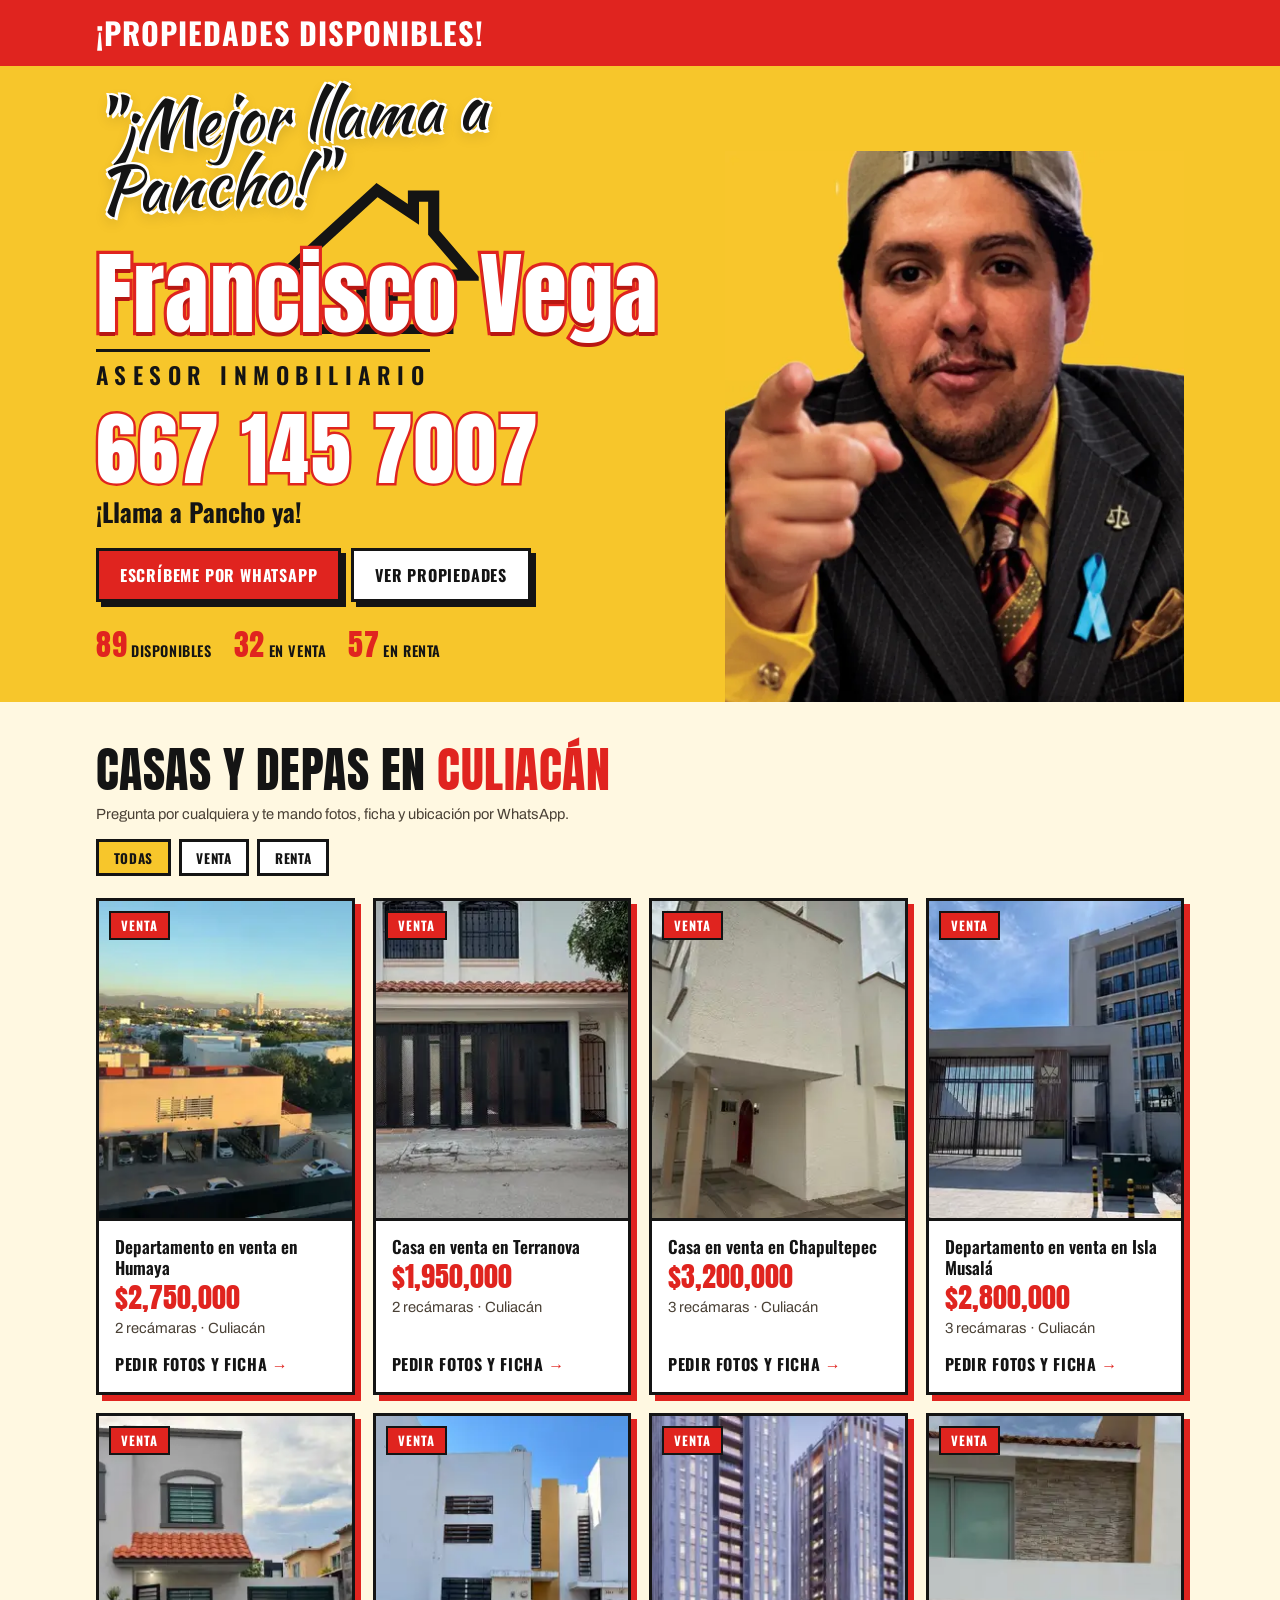
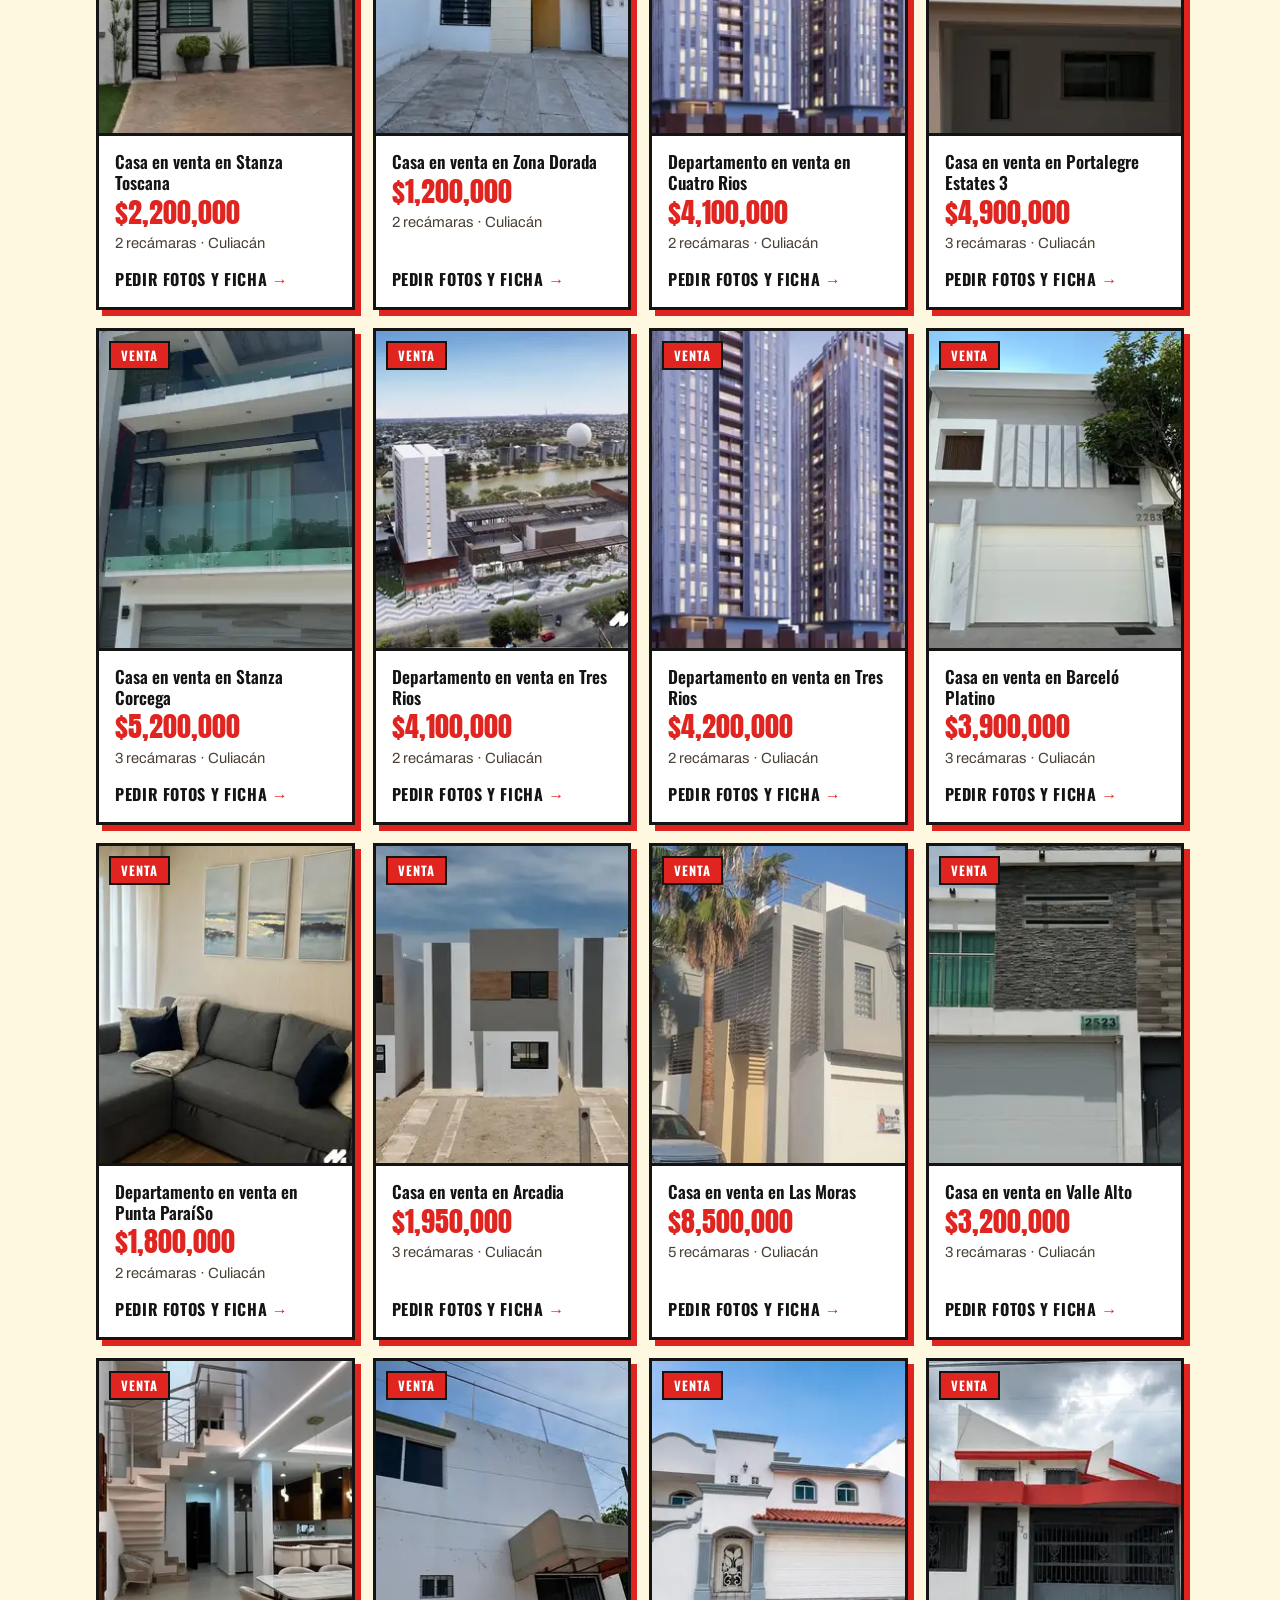
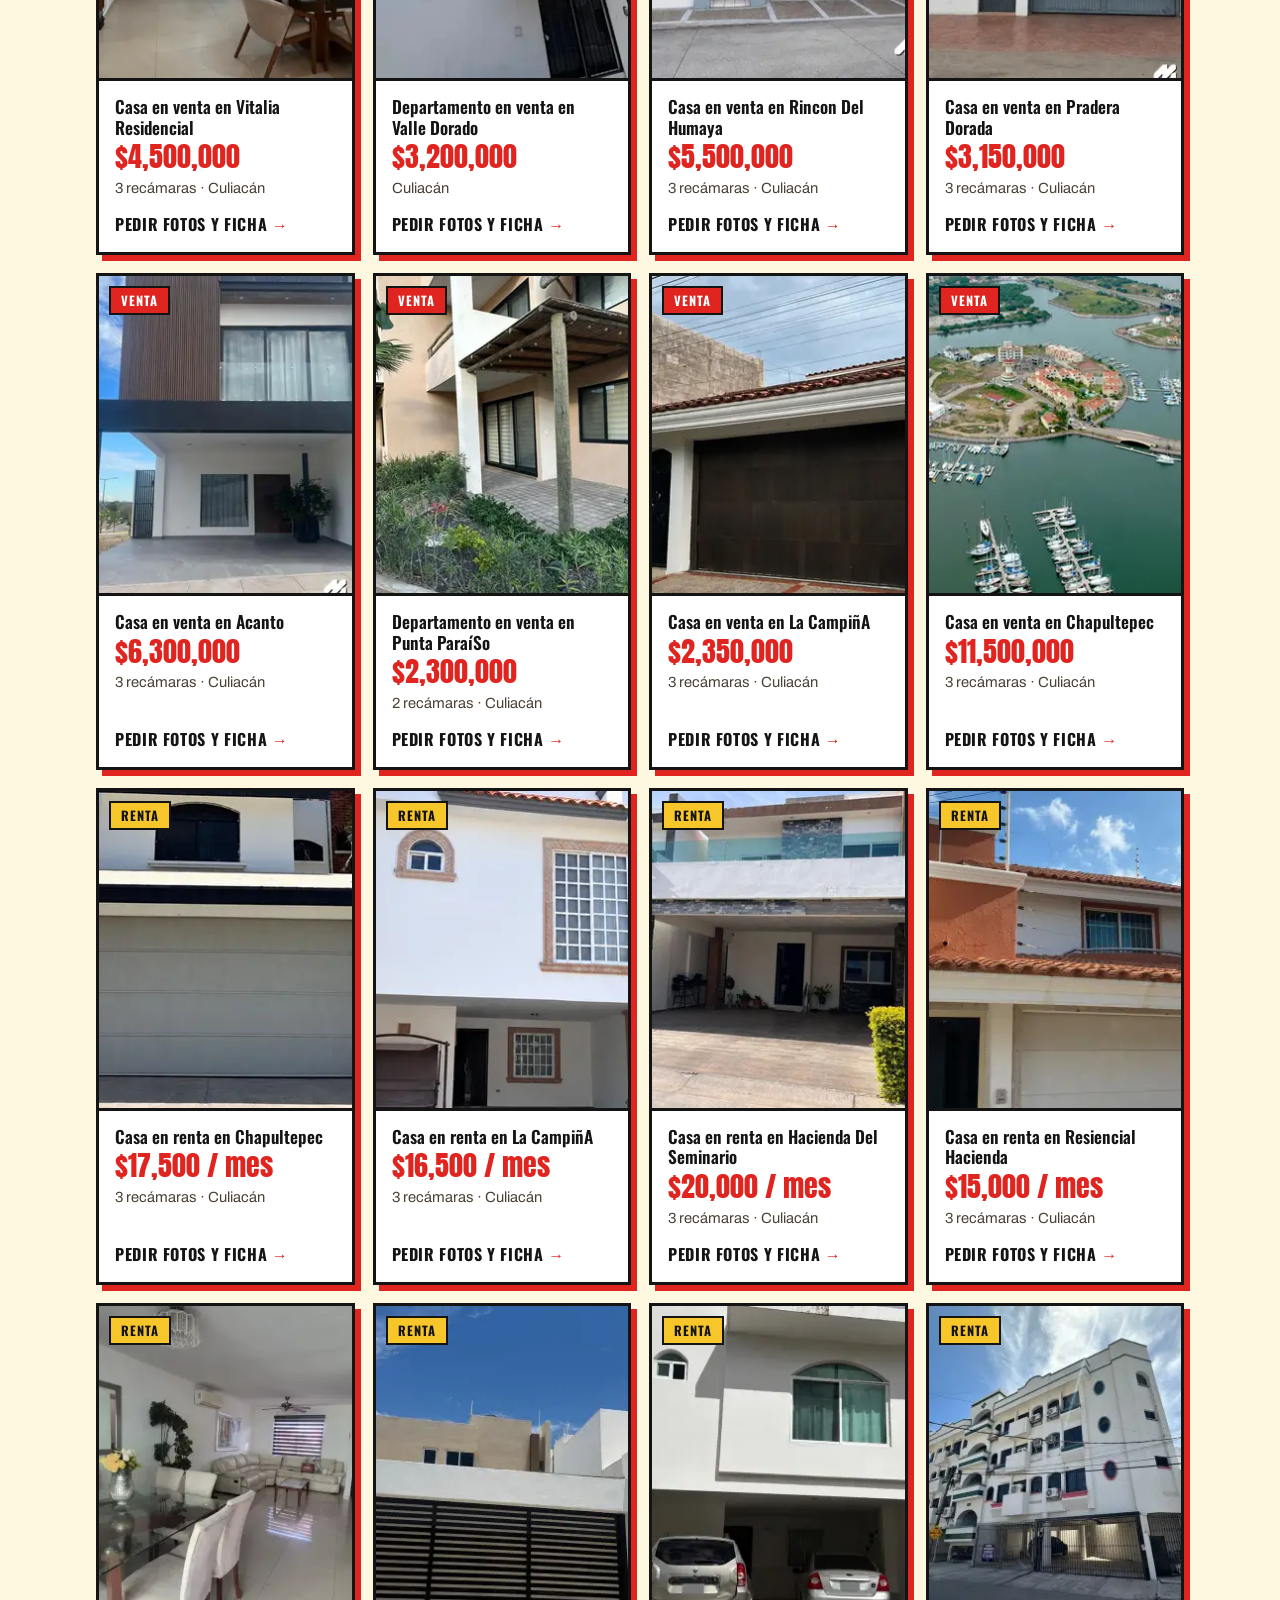
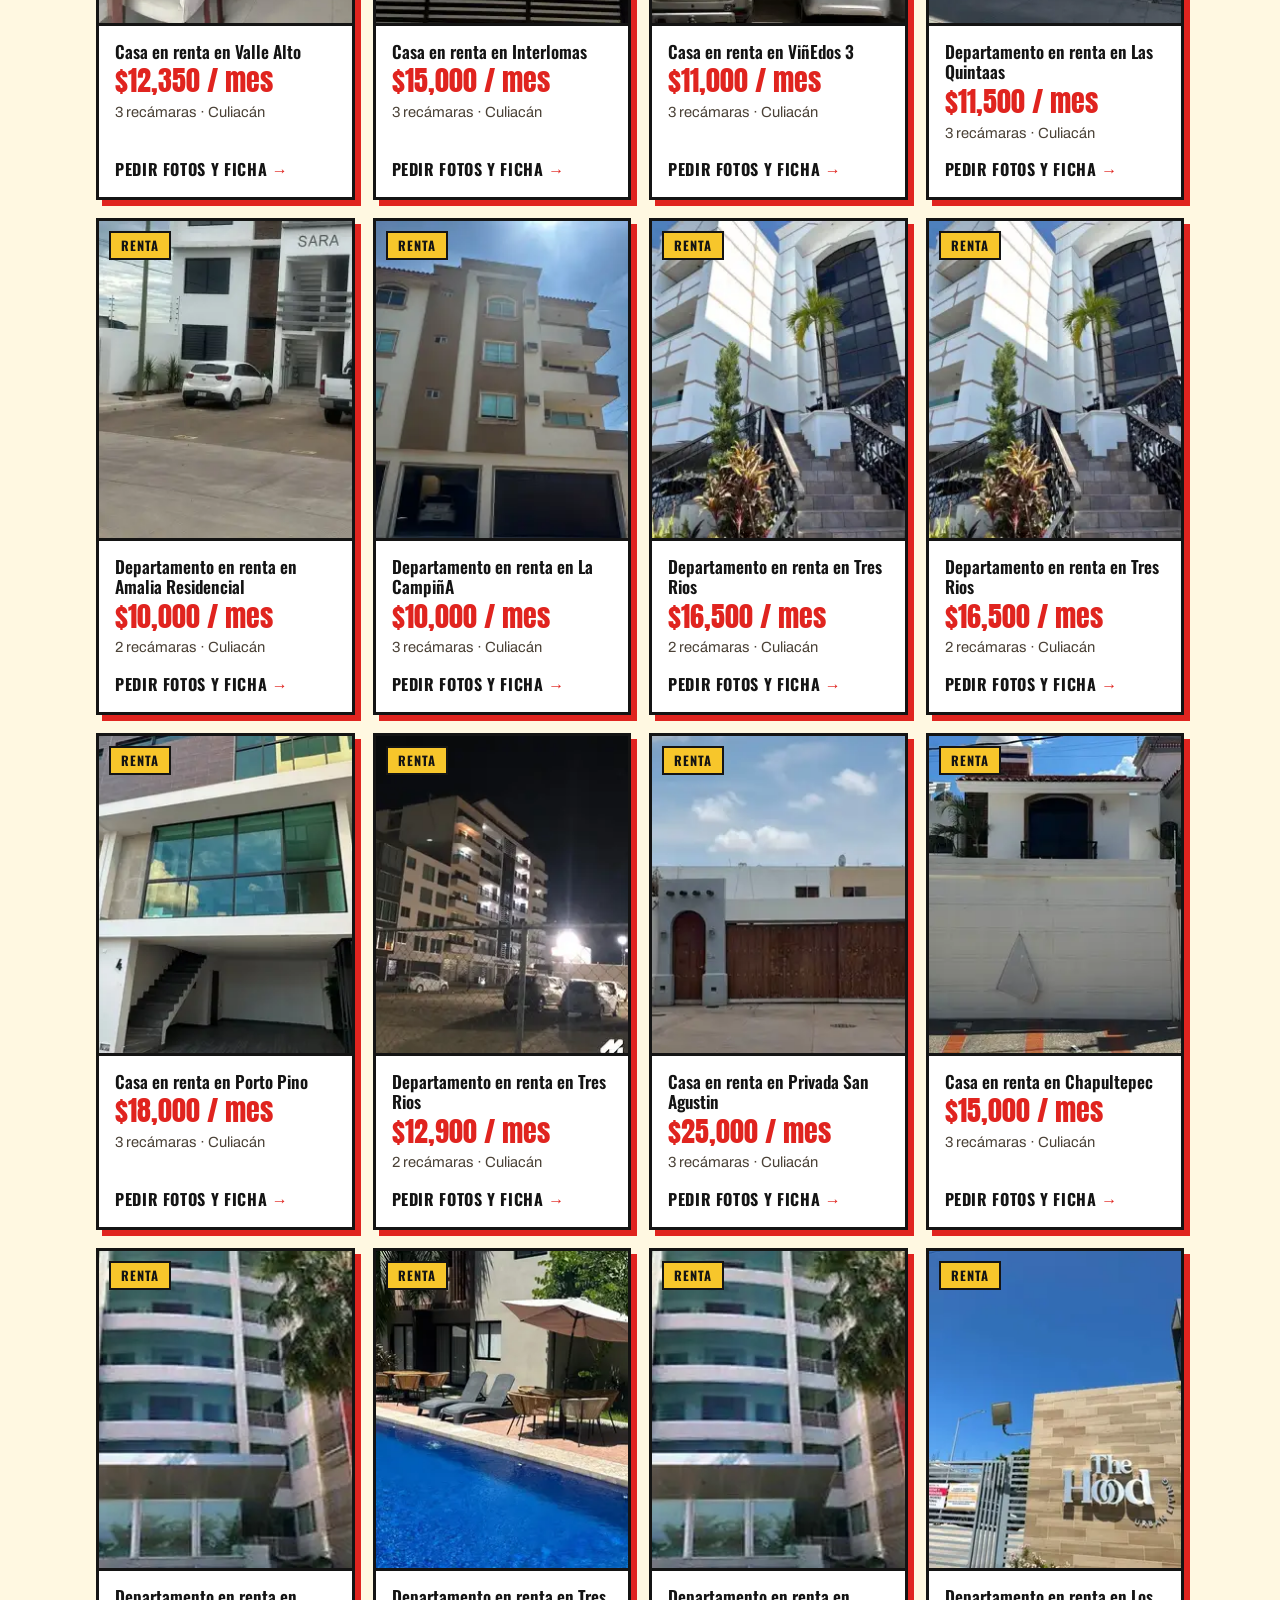
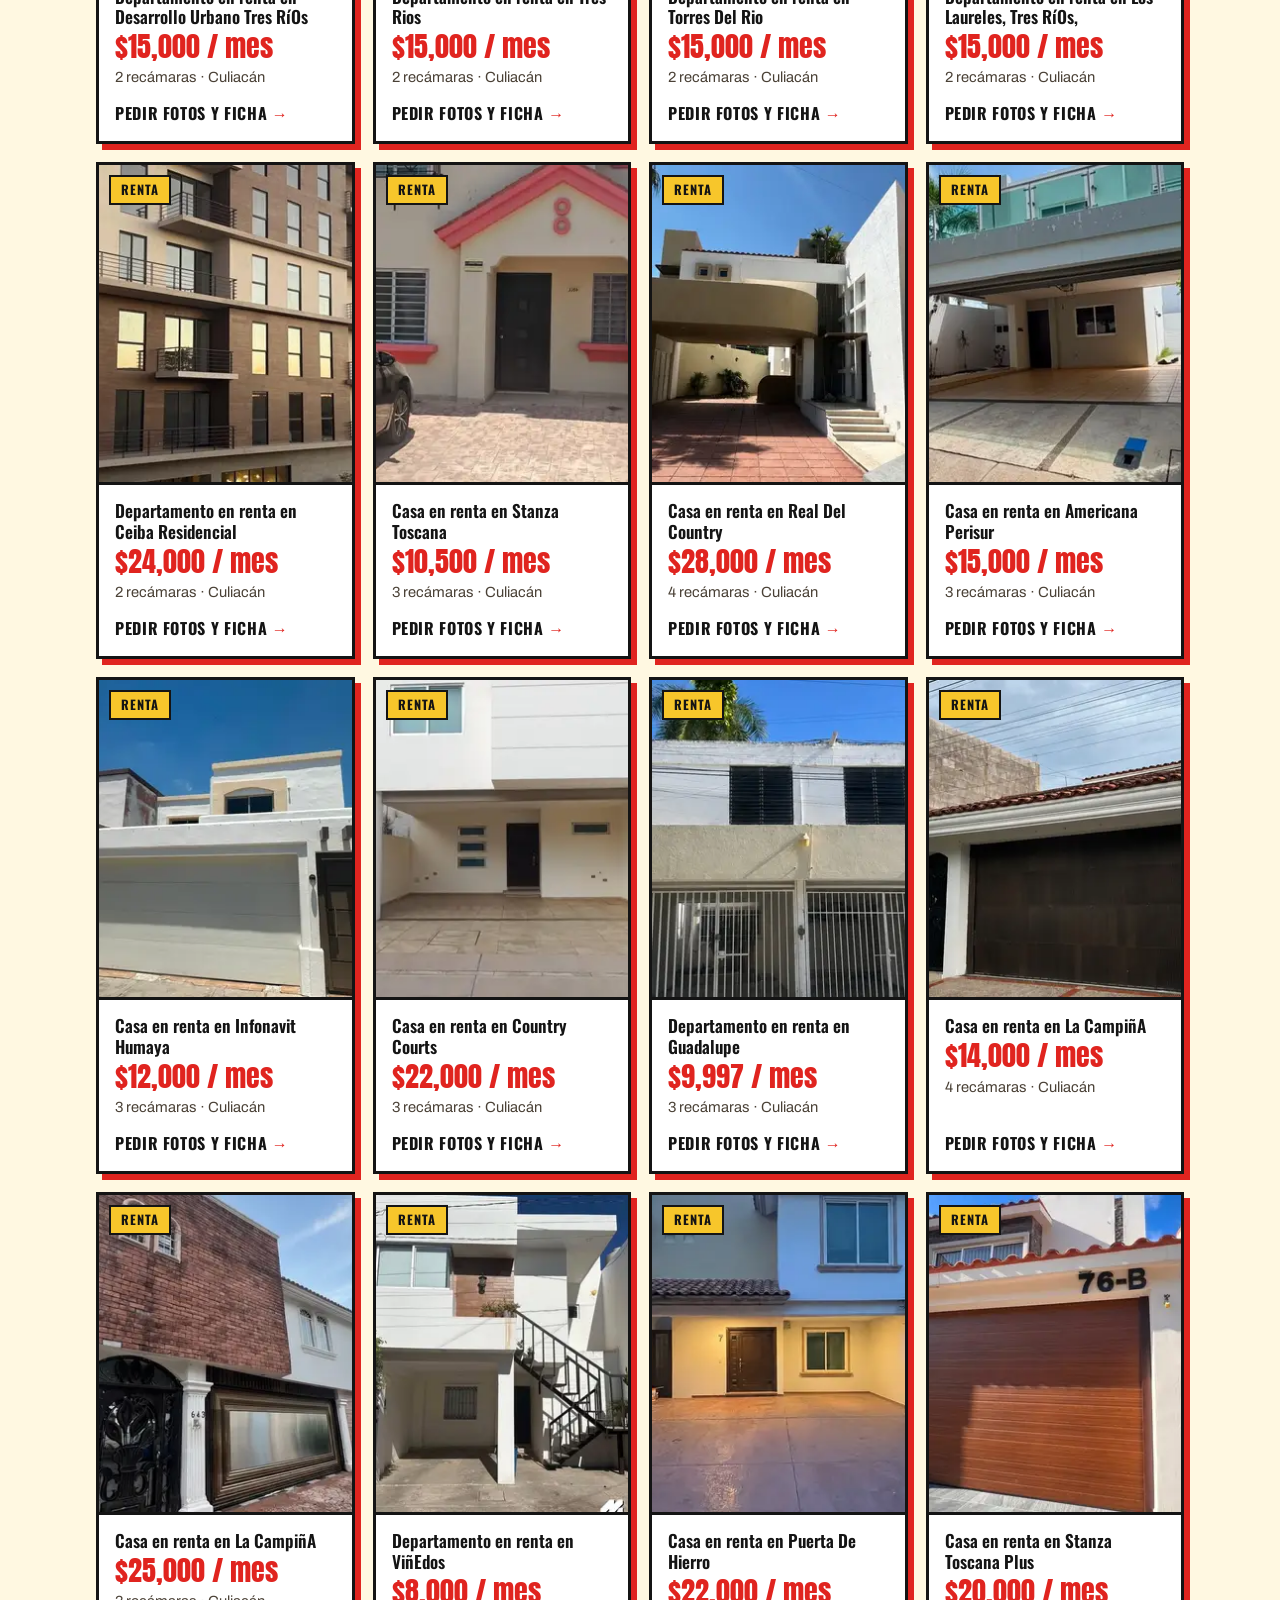
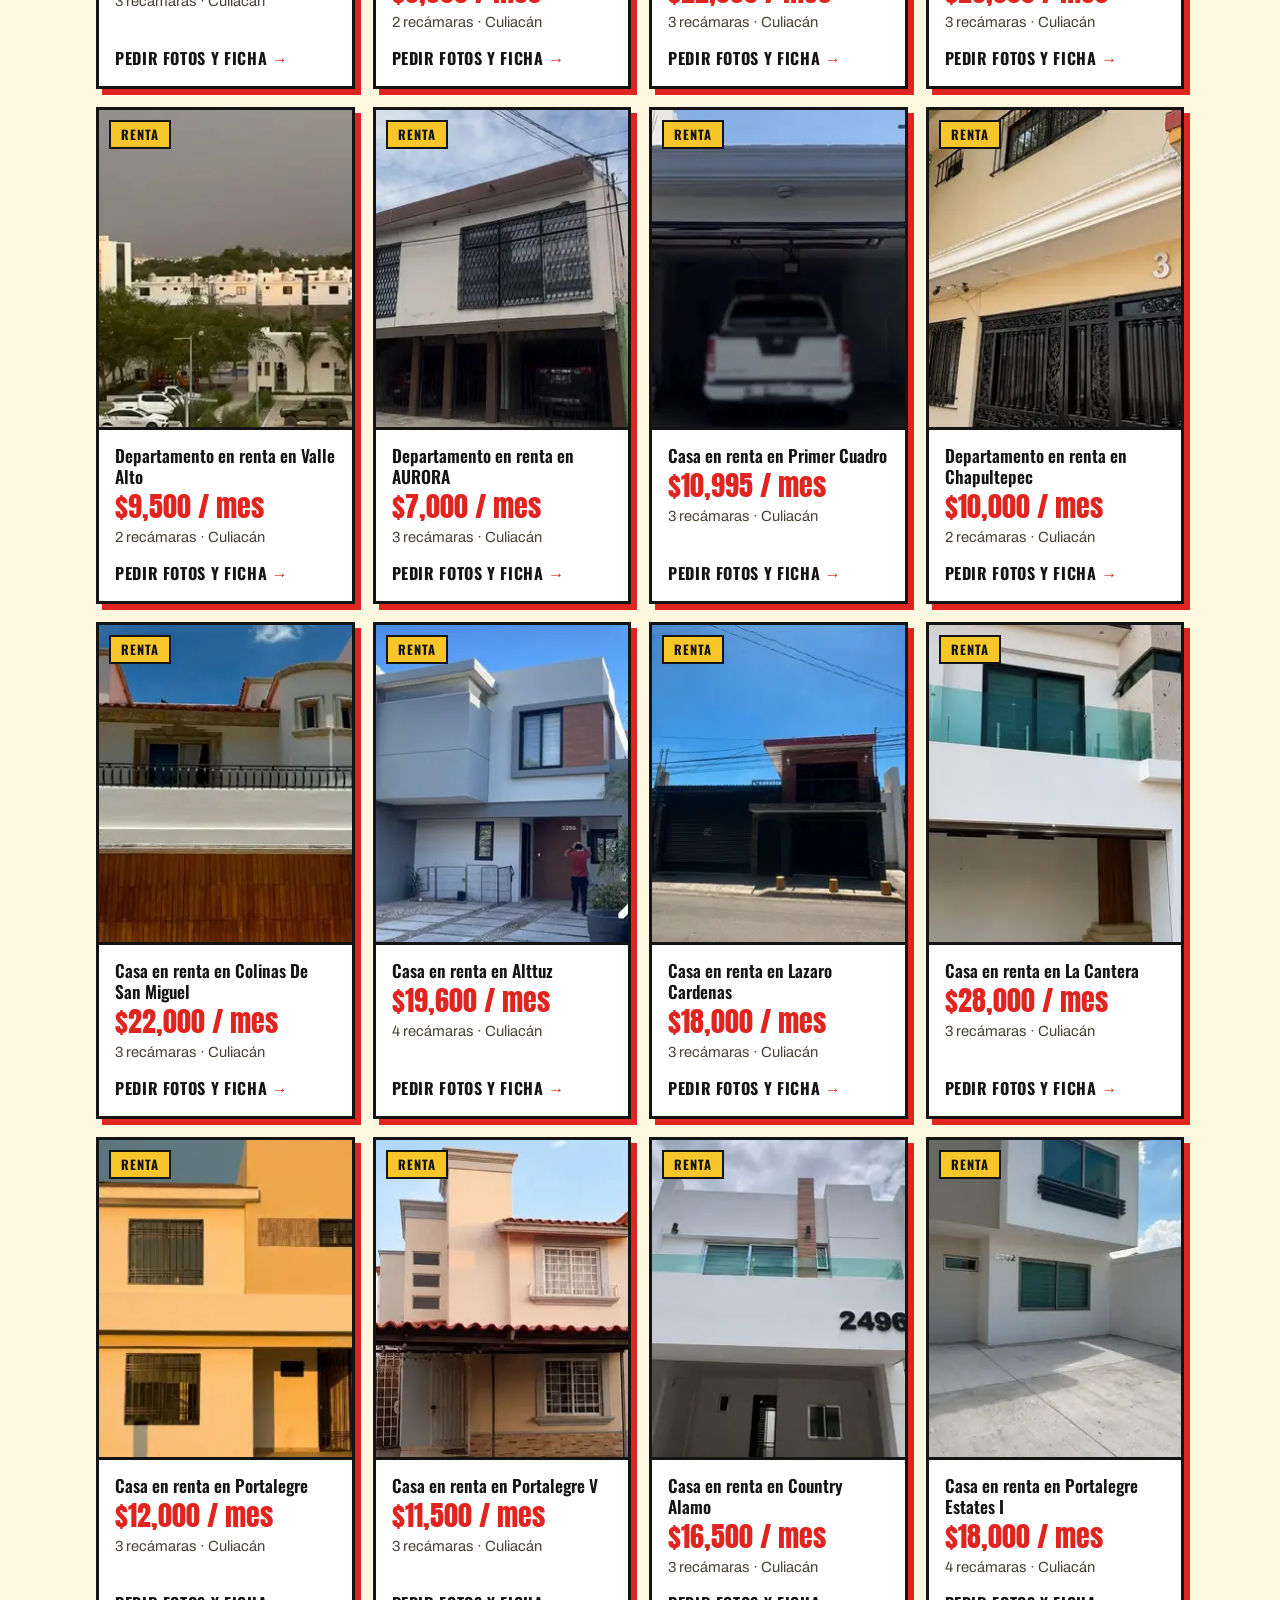
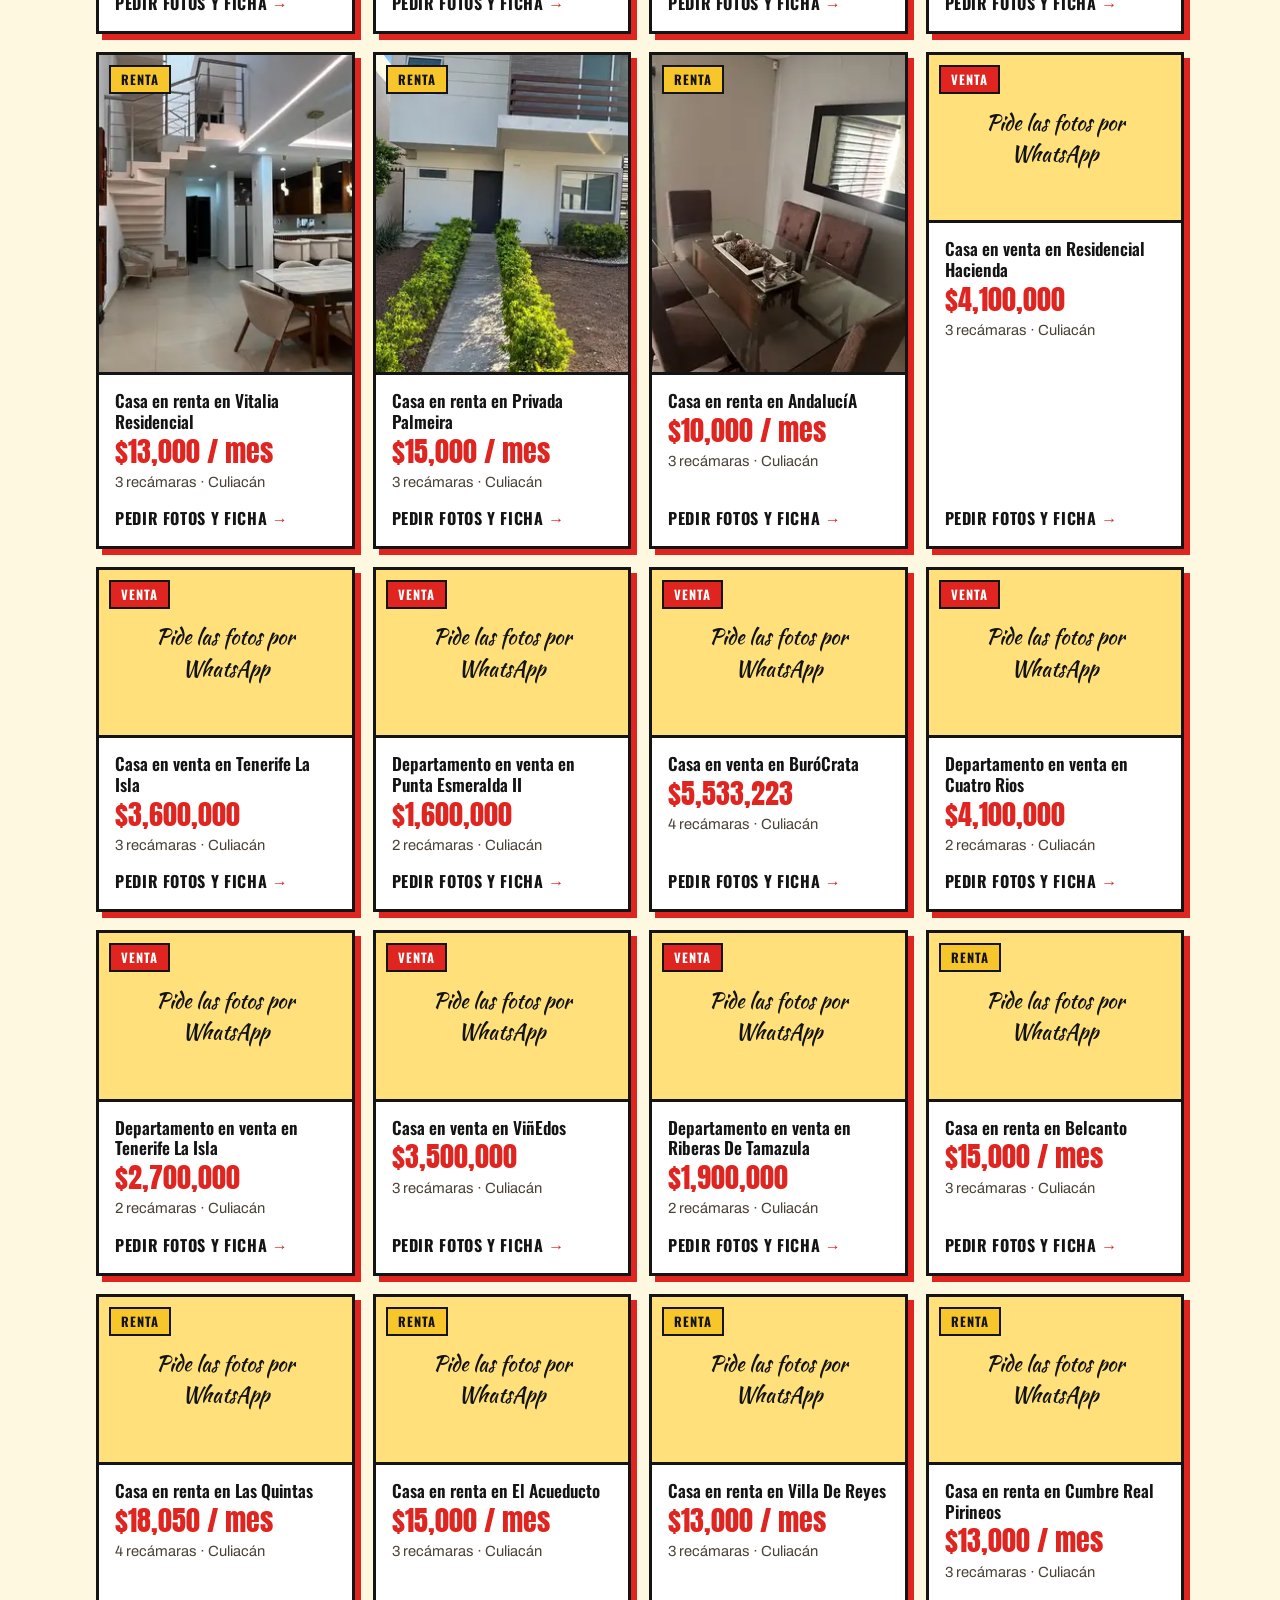
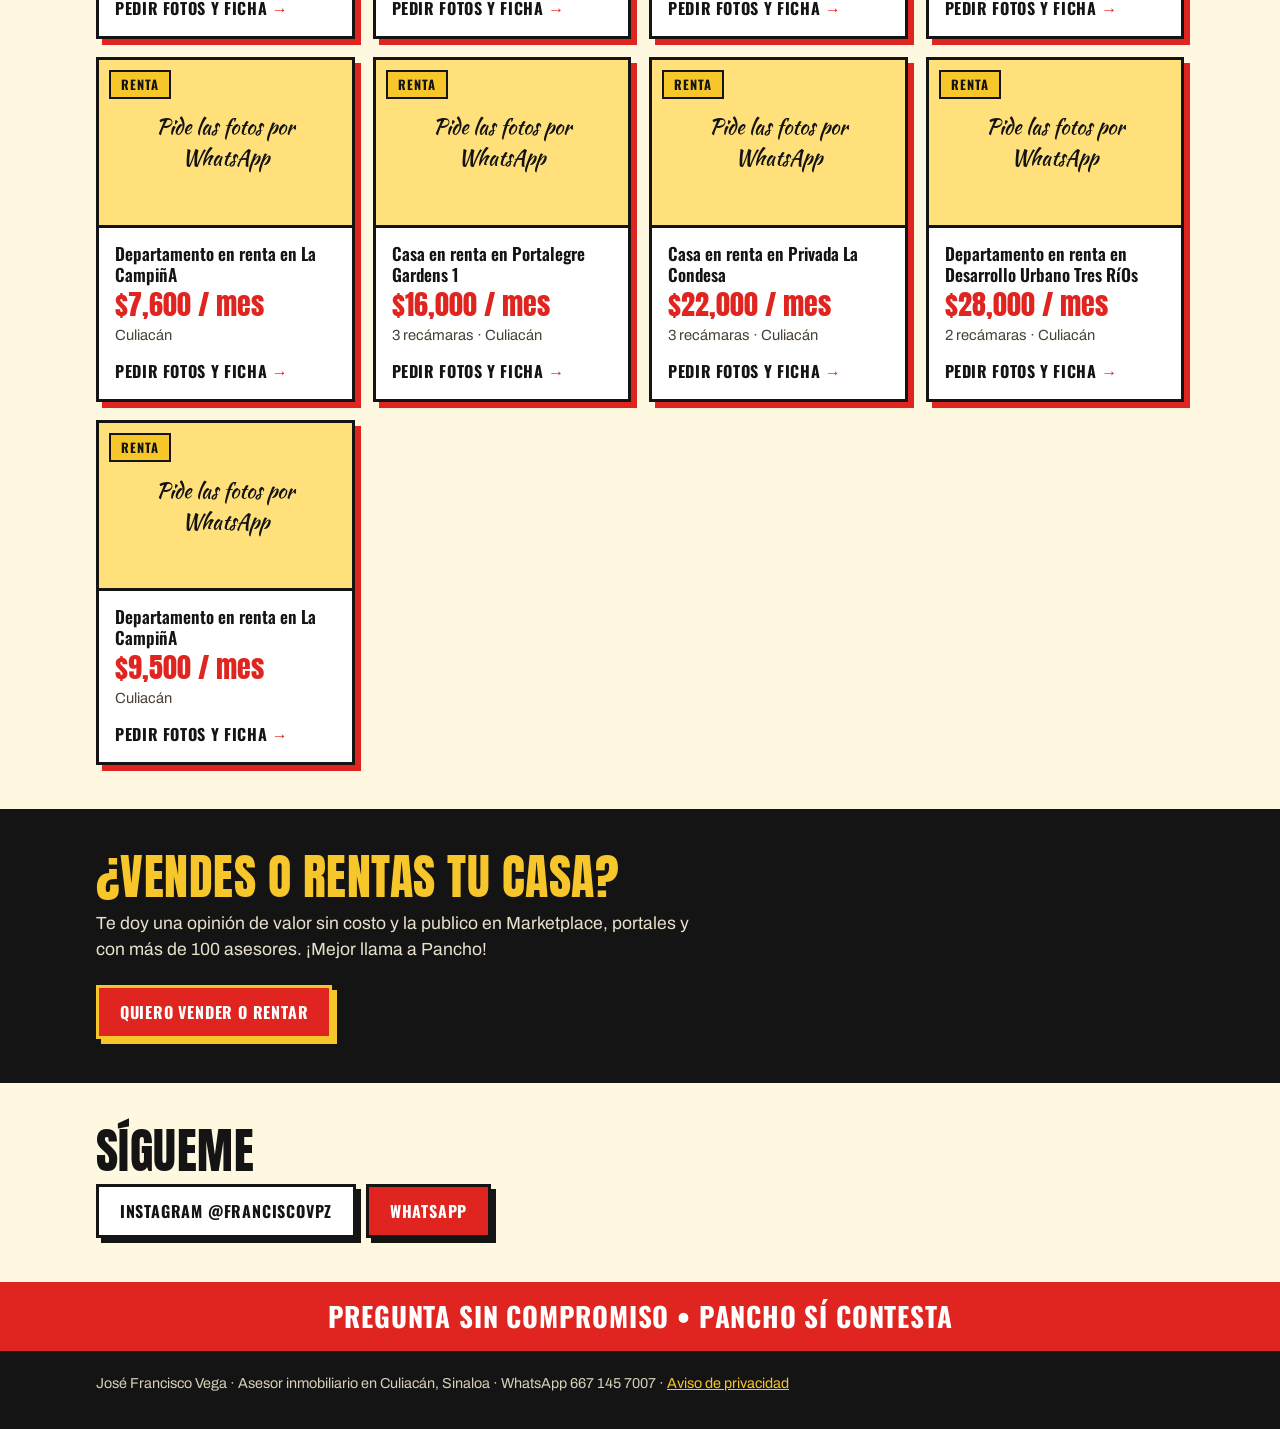
==== commit 68f5b091: "Add files via upload" ====
--- a/index.html
+++ b/index.html
@@ -1,12 +1,18 @@
-<!doctype html><html lang="es-MX"><head><meta charset="utf-8"><meta name="viewport" content="width=device-width,initial-scale=1"><title>Llama a Pancho · Casas y departamentos en Culiacán</title><meta name="description" content="José Francisco Vega, asesor inmobiliario en Culiacán. Casas y departamentos en venta y renta."><link rel="preconnect" href="https://fonts.googleapis.com"><link href="https://fonts.googleapis.com/css2?family=Inter:wght@400;600&family=Space+Grotesk:wght@600;700&display=swap" rel="stylesheet"><link rel="stylesheet" href="estilo.css"></head><body>
-<header><div class="w"><div class="marca">Llama a Pancho</div><h1>Casas y departamentos en Culiacán, con alguien que sí te contesta.</h1>
-<p class="lede">Soy José Francisco Vega, asesor inmobiliario. Te ayudo a comprar, rentar o vender: te paso fotos y ficha por WhatsApp y agendamos para que la veas.</p>
-<a class="cta" href="https://wa.me/526671457007?text=Hola%20Jos%C3%A9%2C%20vengo%20de%20llamaapancho.com" target="_blank" rel="noopener">Escríbeme por WhatsApp · 667 145 7007</a>
-<div class="datos"><div><b>100</b>propiedades disponibles</div><div><b>33</b>en venta</div><div><b>67</b>en renta</div></div></div></header>
-<main><section><div class="w"><h2>Propiedades disponibles</h2><p class="meta">Pregunta por cualquiera y te mando fotos, ficha y ubicación.</p>
+<!doctype html><html lang="es-MX"><head><meta charset="utf-8"><meta name="viewport" content="width=device-width,initial-scale=1,viewport-fit=cover"><title>Llama a Pancho · Casas y departamentos en Culiacán</title><meta name="description" content="Francisco Vega, asesor inmobiliario en Culiacán. Casas y departamentos en venta y renta. ¡Mejor llama a Pancho! 667 145 7007"><meta name="theme-color" content="#e0241f"><meta property="og:title" content="Llama a Pancho · Casas y departamentos en Culiacán"><meta property="og:description" content="Francisco Vega, asesor inmobiliario en Culiacán. Casas y departamentos en venta y renta. ¡Mejor llama a Pancho! 667 145 7007"><meta property="og:image" content="https://llamaapancho.com/pancho.webp"><link rel="preconnect" href="https://fonts.googleapis.com"><link rel="preconnect" href="https://fonts.gstatic.com" crossorigin><link href="https://fonts.googleapis.com/css2?family=Anton&family=Archivo:wght@400;600&family=Kaushan+Script&family=Oswald:wght@500;600;700&display=swap" rel="stylesheet"><link rel="stylesheet" href="estilo.css"></head><body>
+<div class="banda"><div class="w">¡Propiedades disponibles!</div></div>
+<header class="hero"><div class="w"><div class="txt">
+<p class="script">"¡Mejor llama a Pancho!"</p>
+<div class="nombre"><svg viewBox="0 0 200 150" aria-hidden="true"><path d="M100 8 8 92h22v54h140V92h22L156 50V14h-20v18z" fill="none" stroke="#141414" stroke-width="11" stroke-linejoin="miter"/><path d="M84 146v-38h32v38" fill="none" stroke="#141414" stroke-width="9"/></svg><h1>Francisco Vega</h1></div><br>
+<span class="asesor">Asesor Inmobiliario</span><br>
+<a class="tel" href="https://wa.me/526671457007?text=Hola%20Pancho%2C%20vengo%20de%20llamaapancho.com" target="_blank" rel="noopener">667 145 7007</a>
+<p class="ya">¡Llama a Pancho ya!</p>
+<div class="botones"><a class="cta" href="https://wa.me/526671457007?text=Hola%20Pancho%2C%20vengo%20de%20llamaapancho.com" target="_blank" rel="noopener">Escríbeme por WhatsApp</a><a class="cta sec" href="#lista">Ver propiedades</a></div>
+<div class="datos"><span><b>89</b>disponibles</span><span><b>32</b>en venta</span><span><b>57</b>en renta</span></div>
+</div><div class="foto"><img src="pancho.webp" alt="Francisco Vega, asesor inmobiliario, señalando" width="640" height="784"></div></div></header>
+<main><section><div class="w"><h2>Casas y depas en <span class="marca">Culiacán</span></h2><p class="meta">Pregunta por cualquiera y te mando fotos, ficha y ubicación por WhatsApp.</p>
 <div class="filtros" role="group" aria-label="Filtrar"><button aria-pressed="true" data-f="">Todas</button><button aria-pressed="false" data-f="Venta">Venta</button><button aria-pressed="false" data-f="Renta">Renta</button></div>
-<div class="grid" id="lista"><article class="p" data-op="Venta"><img src="foto-p1.webp" alt="Departamento en venta en Humaya" loading="lazy" width="480" height="320"><span class="op v">Venta</span><h3>Departamento en venta en Humaya</h3><p class="precio">$2,750,000</p><p class="meta">2 recámaras · Culiacán</p><a class="mini" href="https://wa.me/526671457007?text=Hola%20Jos%C3%A9%2C%20vi%20en%20llamaapancho.com%3A%20Departamento%20en%20venta%20en%20Humaya%20(%242%2C750%2C000).%20%C2%BFSigue%20disponible%3F" target="_blank" rel="noopener">Pedir fotos y ficha</a></article><article class="p" data-op="Venta"><img src="foto-p4.webp" alt="Casa en venta en Terranova" loading="lazy" width="480" height="320"><span class="op v">Venta</span><h3>Casa en venta en Terranova</h3><p class="precio">$1,950,000</p><p class="meta">2 recámaras · Culiacán</p><a class="mini" href="https://wa.me/526671457007?text=Hola%20Jos%C3%A9%2C%20vi%20en%20llamaapancho.com%3A%20Casa%20en%20venta%20en%20Terranova%20(%241%2C950%2C000).%20%C2%BFSigue%20disponible%3F" target="_blank" rel="noopener">Pedir fotos y ficha</a></article><article class="p" data-op="Venta"><img src="foto-p5.webp" alt="Casa en venta en Chapultepec" loading="lazy" width="480" height="320"><span class="op v">Venta</span><h3>Casa en venta en Chapultepec</h3><p class="precio">$3,200,000</p><p class="meta">3 recámaras · Culiacán</p><a class="mini" href="https://wa.me/526671457007?text=Hola%20Jos%C3%A9%2C%20vi%20en%20llamaapancho.com%3A%20Casa%20en%20venta%20en%20Chapultepec%20(%243%2C200%2C000).%20%C2%BFSigue%20disponible%3F" target="_blank" rel="noopener">Pedir fotos y ficha</a></article><article class="p" data-op="Venta"><img src="foto-p6.webp" alt="Departamento en venta en Isla Musalá" loading="lazy" width="480" height="320"><span class="op v">Venta</span><h3>Departamento en venta en Isla Musalá</h3><p class="precio">$2,800,000</p><p class="meta">3 recámaras · Culiacán</p><a class="mini" href="https://wa.me/526671457007?text=Hola%20Jos%C3%A9%2C%20vi%20en%20llamaapancho.com%3A%20Departamento%20en%20venta%20en%20Isla%20Musal%C3%A1%20(%242%2C800%2C000).%20%C2%BFSigue%20disponible%3F" target="_blank" rel="noopener">Pedir fotos y ficha</a></article><article class="p" data-op="Venta"><img src="foto-p8.webp" alt="Casa en venta en Stanza Toscana" loading="lazy" width="480" height="320"><span class="op v">Venta</span><h3>Casa en venta en Stanza Toscana</h3><p class="precio">$2,200,000</p><p class="meta">2 recámaras · Culiacán</p><a class="mini" href="https://wa.me/526671457007?text=Hola%20Jos%C3%A9%2C%20vi%20en%20llamaapancho.com%3A%20Casa%20en%20venta%20en%20Stanza%20Toscana%20(%242%2C200%2C000).%20%C2%BFSigue%20disponible%3F" target="_blank" rel="noopener">Pedir fotos y ficha</a></article><article class="p" data-op="Venta"><img src="foto-p10.webp" alt="Casa en venta en Zona Dorada" loading="lazy" width="480" height="320"><span class="op v">Venta</span><h3>Casa en venta en Zona Dorada</h3><p class="precio">$1,200,000</p><p class="meta">2 recámaras · Culiacán</p><a class="mini" href="https://wa.me/526671457007?text=Hola%20Jos%C3%A9%2C%20vi%20en%20llamaapancho.com%3A%20Casa%20en%20venta%20en%20Zona%20Dorada%20(%241%2C200%2C000).%20%C2%BFSigue%20disponible%3F" target="_blank" rel="noopener">Pedir fotos y ficha</a></article><article class="p" data-op="Venta"><img src="foto-p14.webp" alt="Departamento en venta en Cuatro Rios" loading="lazy" width="480" height="320"><span class="op v">Venta</span><h3>Departamento en venta en Cuatro Rios</h3><p class="precio">$4,100,000</p><p class="meta">2 recámaras · Culiacán</p><a class="mini" href="https://wa.me/526671457007?text=Hola%20Jos%C3%A9%2C%20vi%20en%20llamaapancho.com%3A%20Departamento%20en%20venta%20en%20Cuatro%20Rios%20(%244%2C100%2C000).%20%C2%BFSigue%20disponible%3F" target="_blank" rel="noopener">Pedir fotos y ficha</a></article><article class="p" data-op="Venta"><img src="foto-p18.webp" alt="Casa en venta en Portalegre Estates 3" loading="lazy" width="480" height="320"><span class="op v">Venta</span><h3>Casa en venta en Portalegre Estates 3</h3><p class="precio">$4,900,000</p><p class="meta">3 recámaras · Culiacán</p><a class="mini" href="https://wa.me/526671457007?text=Hola%20Jos%C3%A9%2C%20vi%20en%20llamaapancho.com%3A%20Casa%20en%20venta%20en%20Portalegre%20Estates%203%20(%244%2C900%2C000).%20%C2%BFSigue%20disponible%3F" target="_blank" rel="noopener">Pedir fotos y ficha</a></article><article class="p" data-op="Venta"><img src="foto-p19.webp" alt="Casa en venta en Stanza Corcega" loading="lazy" width="480" height="320"><span class="op v">Venta</span><h3>Casa en venta en Stanza Corcega</h3><p class="precio">$5,200,000</p><p class="meta">3 recámaras · Culiacán</p><a class="mini" href="https://wa.me/526671457007?text=Hola%20Jos%C3%A9%2C%20vi%20en%20llamaapancho.com%3A%20Casa%20en%20venta%20en%20Stanza%20Corcega%20(%245%2C200%2C000).%20%C2%BFSigue%20disponible%3F" target="_blank" rel="noopener">Pedir fotos y ficha</a></article><article class="p" data-op="Venta"><img src="foto-p22.webp" alt="Departamento en venta en Tres Rios" loading="lazy" width="480" height="320"><span class="op v">Venta</span><h3>Departamento en venta en Tres Rios</h3><p class="precio">$4,100,000</p><p class="meta">2 recámaras · Culiacán</p><a class="mini" href="https://wa.me/526671457007?text=Hola%20Jos%C3%A9%2C%20vi%20en%20llamaapancho.com%3A%20Departamento%20en%20venta%20en%20Tres%20Rios%20(%244%2C100%2C000).%20%C2%BFSigue%20disponible%3F" target="_blank" rel="noopener">Pedir fotos y ficha</a></article><article class="p" data-op="Venta"><img src="foto-p23.webp" alt="Departamento en venta en Tres Rios" loading="lazy" width="480" height="320"><span class="op v">Venta</span><h3>Departamento en venta en Tres Rios</h3><p class="precio">$4,200,000</p><p class="meta">2 recámaras · Culiacán</p><a class="mini" href="https://wa.me/526671457007?text=Hola%20Jos%C3%A9%2C%20vi%20en%20llamaapancho.com%3A%20Departamento%20en%20venta%20en%20Tres%20Rios%20(%244%2C200%2C000).%20%C2%BFSigue%20disponible%3F" target="_blank" rel="noopener">Pedir fotos y ficha</a></article><article class="p" data-op="Venta"><img src="foto-p24.webp" alt="Casa en venta en Barceló Platino" loading="lazy" width="480" height="320"><span class="op v">Venta</span><h3>Casa en venta en Barceló Platino</h3><p class="precio">$3,900,000</p><p class="meta">3 recámaras · Culiacán</p><a class="mini" href="https://wa.me/526671457007?text=Hola%20Jos%C3%A9%2C%20vi%20en%20llamaapancho.com%3A%20Casa%20en%20venta%20en%20Barcel%C3%B3%20Platino%20(%243%2C900%2C000).%20%C2%BFSigue%20disponible%3F" target="_blank" rel="noopener">Pedir fotos y ficha</a></article><article class="p" data-op="Venta"><img src="foto-p30.webp" alt="Departamento en venta en Punta ParaíSo" loading="lazy" width="480" height="320"><span class="op v">Venta</span><h3>Departamento en venta en Punta ParaíSo</h3><p class="precio">$1,800,000</p><p class="meta">2 recámaras · Culiacán</p><a class="mini" href="https://wa.me/526671457007?text=Hola%20Jos%C3%A9%2C%20vi%20en%20llamaapancho.com%3A%20Departamento%20en%20venta%20en%20Punta%20Para%C3%ADSo%20(%241%2C800%2C000).%20%C2%BFSigue%20disponible%3F" target="_blank" rel="noopener">Pedir fotos y ficha</a></article><article class="p" data-op="Venta"><img src="foto-p44.webp" alt="Casa en venta en Arcadia" loading="lazy" width="480" height="320"><span class="op v">Venta</span><h3>Casa en venta en Arcadia</h3><p class="precio">$1,950,000</p><p class="meta">3 recámaras · Culiacán</p><a class="mini" href="https://wa.me/526671457007?text=Hola%20Jos%C3%A9%2C%20vi%20en%20llamaapancho.com%3A%20Casa%20en%20venta%20en%20Arcadia%20(%241%2C950%2C000).%20%C2%BFSigue%20disponible%3F" target="_blank" rel="noopener">Pedir fotos y ficha</a></article><article class="p" data-op="Venta"><img src="foto-p45.webp" alt="Casa en venta en Las Moras" loading="lazy" width="480" height="320"><span class="op v">Venta</span><h3>Casa en venta en Las Moras</h3><p class="precio">$8,500,000</p><p class="meta">5 recámaras · Culiacán</p><a class="mini" href="https://wa.me/526671457007?text=Hola%20Jos%C3%A9%2C%20vi%20en%20llamaapancho.com%3A%20Casa%20en%20venta%20en%20Las%20Moras%20(%248%2C500%2C000).%20%C2%BFSigue%20disponible%3F" target="_blank" rel="noopener">Pedir fotos y ficha</a></article><article class="p" data-op="Venta"><img src="foto-p49.webp" alt="Casa en venta en Valle Alto" loading="lazy" width="480" height="320"><span class="op v">Venta</span><h3>Casa en venta en Valle Alto</h3><p class="precio">$3,200,000</p><p class="meta">3 recámaras · Culiacán</p><a class="mini" href="https://wa.me/526671457007?text=Hola%20Jos%C3%A9%2C%20vi%20en%20llamaapancho.com%3A%20Casa%20en%20venta%20en%20Valle%20Alto%20(%243%2C200%2C000).%20%C2%BFSigue%20disponible%3F" target="_blank" rel="noopener">Pedir fotos y ficha</a></article><article class="p" data-op="Venta"><img src="foto-p56.webp" alt="Casa en venta en Vitalia Residencial" loading="lazy" width="480" height="320"><span class="op v">Venta</span><h3>Casa en venta en Vitalia Residencial</h3><p class="precio">$4,500,000</p><p class="meta">3 recámaras · Culiacán</p><a class="mini" href="https://wa.me/526671457007?text=Hola%20Jos%C3%A9%2C%20vi%20en%20llamaapancho.com%3A%20Casa%20en%20venta%20en%20Vitalia%20Residencial%20(%244%2C500%2C000).%20%C2%BFSigue%20disponible%3F" target="_blank" rel="noopener">Pedir fotos y ficha</a></article><article class="p" data-op="Venta"><img src="foto-p57.webp" alt="Departamento en venta en Valle Dorado" loading="lazy" width="480" height="320"><span class="op v">Venta</span><h3>Departamento en venta en Valle Dorado</h3><p class="precio">$3,200,000</p><p class="meta">Culiacán</p><a class="mini" href="https://wa.me/526671457007?text=Hola%20Jos%C3%A9%2C%20vi%20en%20llamaapancho.com%3A%20Departamento%20en%20venta%20en%20Valle%20Dorado%20(%243%2C200%2C000).%20%C2%BFSigue%20disponible%3F" target="_blank" rel="noopener">Pedir fotos y ficha</a></article><article class="p" data-op="Venta"><img src="foto-p58.webp" alt="Casa en venta en Rincon Del Humaya" loading="lazy" width="480" height="320"><span class="op v">Venta</span><h3>Casa en venta en Rincon Del Humaya</h3><p class="precio">$5,500,000</p><p class="meta">3 recámaras · Culiacán</p><a class="mini" href="https://wa.me/526671457007?text=Hola%20Jos%C3%A9%2C%20vi%20en%20llamaapancho.com%3A%20Casa%20en%20venta%20en%20Rincon%20Del%20Humaya%20(%245%2C500%2C000).%20%C2%BFSigue%20disponible%3F" target="_blank" rel="noopener">Pedir fotos y ficha</a></article><article class="p" data-op="Venta"><img src="foto-p66.webp" alt="Casa en venta en Pradera Dorada" loading="lazy" width="480" height="320"><span class="op v">Venta</span><h3>Casa en venta en Pradera Dorada</h3><p class="precio">$3,150,000</p><p class="meta">3 recámaras · Culiacán</p><a class="mini" href="https://wa.me/526671457007?text=Hola%20Jos%C3%A9%2C%20vi%20en%20llamaapancho.com%3A%20Casa%20en%20venta%20en%20Pradera%20Dorada%20(%243%2C150%2C000).%20%C2%BFSigue%20disponible%3F" target="_blank" rel="noopener">Pedir fotos y ficha</a></article><article class="p" data-op="Venta"><img src="foto-p69.webp" alt="Casa en venta en Acanto" loading="lazy" width="480" height="320"><span class="op v">Venta</span><h3>Casa en venta en Acanto</h3><p class="precio">$6,300,000</p><p class="meta">3 recámaras · Culiacán</p><a class="mini" href="https://wa.me/526671457007?text=Hola%20Jos%C3%A9%2C%20vi%20en%20llamaapancho.com%3A%20Casa%20en%20venta%20en%20Acanto%20(%246%2C300%2C000).%20%C2%BFSigue%20disponible%3F" target="_blank" rel="noopener">Pedir fotos y ficha</a></article><article class="p" data-op="Venta"><img src="foto-p72.webp" alt="Departamento en venta en Punta ParaíSo" loading="lazy" width="480" height="320"><span class="op v">Venta</span><h3>Departamento en venta en Punta ParaíSo</h3><p class="precio">$2,300,000</p><p class="meta">2 recámaras · Culiacán</p><a class="mini" href="https://wa.me/526671457007?text=Hola%20Jos%C3%A9%2C%20vi%20en%20llamaapancho.com%3A%20Departamento%20en%20venta%20en%20Punta%20Para%C3%ADSo%20(%242%2C300%2C000).%20%C2%BFSigue%20disponible%3F" target="_blank" rel="noopener">Pedir fotos y ficha</a></article><article class="p" data-op="Venta"><img src="foto-p91.webp" alt="Casa en venta en La CampiñA" loading="lazy" width="480" height="320"><span class="op v">Venta</span><h3>Casa en venta en La CampiñA</h3><p class="precio">$2,350,000</p><p class="meta">3 recámaras · Culiacán</p><a class="mini" href="https://wa.me/526671457007?text=Hola%20Jos%C3%A9%2C%20vi%20en%20llamaapancho.com%3A%20Casa%20en%20venta%20en%20La%20Campi%C3%B1A%20(%242%2C350%2C000).%20%C2%BFSigue%20disponible%3F" target="_blank" rel="noopener">Pedir fotos y ficha</a></article><article class="p" data-op="Venta"><img src="foto-p98.webp" alt="Casa en venta en Chapultepec" loading="lazy" width="480" height="320"><span class="op v">Venta</span><h3>Casa en venta en Chapultepec</h3><p class="precio">$11,500,000</p><p class="meta">3 recámaras · Culiacán</p><a class="mini" href="https://wa.me/526671457007?text=Hola%20Jos%C3%A9%2C%20vi%20en%20llamaapancho.com%3A%20Casa%20en%20venta%20en%20Chapultepec%20(%2411%2C500%2C000).%20%C2%BFSigue%20disponible%3F" target="_blank" rel="noopener">Pedir fotos y ficha</a></article><article class="p" data-op="Renta"><img src="foto-p2.webp" alt="Casa en renta en Chapultepec" loading="lazy" width="480" height="320"><span class="op r">Renta</span><h3>Casa en renta en Chapultepec</h3><p class="precio">$17,500 / mes</p><p class="meta">3 recámaras · Culiacán</p><a class="mini" href="https://wa.me/526671457007?text=Hola%20Jos%C3%A9%2C%20vi%20en%20llamaapancho.com%3A%20Casa%20en%20renta%20en%20Chapultepec%20(%2417%2C500%20%2F%20mes).%20%C2%BFSigue%20disponible%3F" target="_blank" rel="noopener">Pedir fotos y ficha</a></article><article class="p" data-op="Renta"><img src="foto-p3.webp" alt="Casa en renta en La CampiñA" loading="lazy" width="480" height="320"><span class="op r">Renta</span><h3>Casa en renta en La CampiñA</h3><p class="precio">$16,500 / mes</p><p class="meta">3 recámaras · Culiacán</p><a class="mini" href="https://wa.me/526671457007?text=Hola%20Jos%C3%A9%2C%20vi%20en%20llamaapancho.com%3A%20Casa%20en%20renta%20en%20La%20Campi%C3%B1A%20(%2416%2C500%20%2F%20mes).%20%C2%BFSigue%20disponible%3F" target="_blank" rel="noopener">Pedir fotos y ficha</a></article><article class="p" data-op="Renta"><img src="foto-p7.webp" alt="Casa en renta en Hacienda Del Seminario" loading="lazy" width="480" height="320"><span class="op r">Renta</span><h3>Casa en renta en Hacienda Del Seminario</h3><p class="precio">$20,000 / mes</p><p class="meta">3 recámaras · Culiacán</p><a class="mini" href="https://wa.me/526671457007?text=Hola%20Jos%C3%A9%2C%20vi%20en%20llamaapancho.com%3A%20Casa%20en%20renta%20en%20Hacienda%20Del%20Seminario%20(%2420%2C000%20%2F%20mes).%20%C2%BFSigue%20disponible%3F" target="_blank" rel="noopener">Pedir fotos y ficha</a></article><article class="p" data-op="Renta"><img src="foto-p9.webp" alt="Casa en renta en Resiencial Hacienda" loading="lazy" width="480" height="320"><span class="op r">Renta</span><h3>Casa en renta en Resiencial Hacienda</h3><p class="precio">$15,000 / mes</p><p class="meta">3 recámaras · Culiacán</p><a class="mini" href="https://wa.me/526671457007?text=Hola%20Jos%C3%A9%2C%20vi%20en%20llamaapancho.com%3A%20Casa%20en%20renta%20en%20Resiencial%20Hacienda%20(%2415%2C000%20%2F%20mes).%20%C2%BFSigue%20disponible%3F" target="_blank" rel="noopener">Pedir fotos y ficha</a></article><article class="p" data-op="Renta"><img src="foto-p11.webp" alt="Casa en renta en Valle Alto" loading="lazy" width="480" height="320"><span class="op r">Renta</span><h3>Casa en renta en Valle Alto</h3><p class="precio">$12,350 / mes</p><p class="meta">3 recámaras · Culiacán</p><a class="mini" href="https://wa.me/526671457007?text=Hola%20Jos%C3%A9%2C%20vi%20en%20llamaapancho.com%3A%20Casa%20en%20renta%20en%20Valle%20Alto%20(%2412%2C350%20%2F%20mes).%20%C2%BFSigue%20disponible%3F" target="_blank" rel="noopener">Pedir fotos y ficha</a></article><article class="p" data-op="Renta"><img src="foto-p12.webp" alt="Casa en renta en Interlomas" loading="lazy" width="480" height="320"><span class="op r">Renta</span><h3>Casa en renta en Interlomas</h3><p class="precio">$15,000 / mes</p><p class="meta">3 recámaras · Culiacán</p><a class="mini" href="https://wa.me/526671457007?text=Hola%20Jos%C3%A9%2C%20vi%20en%20llamaapancho.com%3A%20Casa%20en%20renta%20en%20Interlomas%20(%2415%2C000%20%2F%20mes).%20%C2%BFSigue%20disponible%3F" target="_blank" rel="noopener">Pedir fotos y ficha</a></article><article class="p" data-op="Renta"><img src="foto-p13.webp" alt="Casa en renta en ViñEdos 3" loading="lazy" width="480" height="320"><span class="op r">Renta</span><h3>Casa en renta en ViñEdos 3</h3><p class="precio">$11,000 / mes</p><p class="meta">3 recámaras · Culiacán</p><a class="mini" href="https://wa.me/526671457007?text=Hola%20Jos%C3%A9%2C%20vi%20en%20llamaapancho.com%3A%20Casa%20en%20renta%20en%20Vi%C3%B1Edos%203%20(%2411%2C000%20%2F%20mes).%20%C2%BFSigue%20disponible%3F" target="_blank" rel="noopener">Pedir fotos y ficha</a></article><article class="p" data-op="Renta"><img src="foto-p15.webp" alt="Departamento en renta en Las Quintaas" loading="lazy" width="480" height="320"><span class="op r">Renta</span><h3>Departamento en renta en Las Quintaas</h3><p class="precio">$11,500 / mes</p><p class="meta">3 recámaras · Culiacán</p><a class="mini" href="https://wa.me/526671457007?text=Hola%20Jos%C3%A9%2C%20vi%20en%20llamaapancho.com%3A%20Departamento%20en%20renta%20en%20Las%20Quintaas%20(%2411%2C500%20%2F%20mes).%20%C2%BFSigue%20disponible%3F" target="_blank" rel="noopener">Pedir fotos y ficha</a></article><article class="p" data-op="Renta"><img src="foto-p16.webp" alt="Departamento en renta en Amalia Residencial" loading="lazy" width="480" height="320"><span class="op r">Renta</span><h3>Departamento en renta en Amalia Residencial</h3><p class="precio">$10,000 / mes</p><p class="meta">2 recámaras · Culiacán</p><a class="mini" href="https://wa.me/526671457007?text=Hola%20Jos%C3%A9%2C%20vi%20en%20llamaapancho.com%3A%20Departamento%20en%20renta%20en%20Amalia%20Residencial%20(%2410%2C000%20%2F%20mes).%20%C2%BFSigue%20disponible%3F" target="_blank" rel="noopener">Pedir fotos y ficha</a></article><article class="p" data-op="Renta"><img src="foto-p17.webp" alt="Departamento en renta en La CampiñA" loading="lazy" width="480" height="320"><span class="op r">Renta</span><h3>Departamento en renta en La CampiñA</h3><p class="precio">$10,000 / mes</p><p class="meta">3 recámaras · Culiacán</p><a class="mini" href="https://wa.me/526671457007?text=Hola%20Jos%C3%A9%2C%20vi%20en%20llamaapancho.com%3A%20Departamento%20en%20renta%20en%20La%20Campi%C3%B1A%20(%2410%2C000%20%2F%20mes).%20%C2%BFSigue%20disponible%3F" target="_blank" rel="noopener">Pedir fotos y ficha</a></article><article class="p" data-op="Renta"><img src="foto-p20.webp" alt="Departamento en renta en Tres Rios" loading="lazy" width="480" height="320"><span class="op r">Renta</span><h3>Departamento en renta en Tres Rios</h3><p class="precio">$16,500 / mes</p><p class="meta">2 recámaras · Culiacán</p><a class="mini" href="https://wa.me/526671457007?text=Hola%20Jos%C3%A9%2C%20vi%20en%20llamaapancho.com%3A%20Departamento%20en%20renta%20en%20Tres%20Rios%20(%2416%2C500%20%2F%20mes).%20%C2%BFSigue%20disponible%3F" target="_blank" rel="noopener">Pedir fotos y ficha</a></article><article class="p" data-op="Renta"><img src="foto-p21.webp" alt="Departamento en renta en Tres Rios" loading="lazy" width="480" height="320"><span class="op r">Renta</span><h3>Departamento en renta en Tres Rios</h3><p class="precio">$16,500 / mes</p><p class="meta">2 recámaras · Culiacán</p><a class="mini" href="https://wa.me/526671457007?text=Hola%20Jos%C3%A9%2C%20vi%20en%20llamaapancho.com%3A%20Departamento%20en%20renta%20en%20Tres%20Rios%20(%2416%2C500%20%2F%20mes).%20%C2%BFSigue%20disponible%3F" target="_blank" rel="noopener">Pedir fotos y ficha</a></article><article class="p" data-op="Renta"><img src="foto-p25.webp" alt="Casa en renta en Porto Pino" loading="lazy" width="480" height="320"><span class="op r">Renta</span><h3>Casa en renta en Porto Pino</h3><p class="precio">$18,000 / mes</p><p class="meta">3 recámaras · Culiacán</p><a class="mini" href="https://wa.me/526671457007?text=Hola%20Jos%C3%A9%2C%20vi%20en%20llamaapancho.com%3A%20Casa%20en%20renta%20en%20Porto%20Pino%20(%2418%2C000%20%2F%20mes).%20%C2%BFSigue%20disponible%3F" target="_blank" rel="noopener">Pedir fotos y ficha</a></article><article class="p" data-op="Renta"><img src="foto-p26.webp" alt="Departamento en renta en Tres Rios" loading="lazy" width="480" height="320"><span class="op r">Renta</span><h3>Departamento en renta en Tres Rios</h3><p class="precio">$12,900 / mes</p><p class="meta">2 recámaras · Culiacán</p><a class="mini" href="https://wa.me/526671457007?text=Hola%20Jos%C3%A9%2C%20vi%20en%20llamaapancho.com%3A%20Departamento%20en%20renta%20en%20Tres%20Rios%20(%2412%2C900%20%2F%20mes).%20%C2%BFSigue%20disponible%3F" target="_blank" rel="noopener">Pedir fotos y ficha</a></article><article class="p" data-op="Renta"><img src="foto-p27.webp" alt="Casa en renta en Privada San Agustin" loading="lazy" width="480" height="320"><span class="op r">Renta</span><h3>Casa en renta en Privada San Agustin</h3><p class="precio">$25,000 / mes</p><p class="meta">3 recámaras · Culiacán</p><a class="mini" href="https://wa.me/526671457007?text=Hola%20Jos%C3%A9%2C%20vi%20en%20llamaapancho.com%3A%20Casa%20en%20renta%20en%20Privada%20San%20Agustin%20(%2425%2C000%20%2F%20mes).%20%C2%BFSigue%20disponible%3F" target="_blank" rel="noopener">Pedir fotos y ficha</a></article><article class="p" data-op="Renta"><img src="foto-p28.webp" alt="Casa en renta en Chapultepec" loading="lazy" width="480" height="320"><span class="op r">Renta</span><h3>Casa en renta en Chapultepec</h3><p class="precio">$15,000 / mes</p><p class="meta">3 recámaras · Culiacán</p><a class="mini" href="https://wa.me/526671457007?text=Hola%20Jos%C3%A9%2C%20vi%20en%20llamaapancho.com%3A%20Casa%20en%20renta%20en%20Chapultepec%20(%2415%2C000%20%2F%20mes).%20%C2%BFSigue%20disponible%3F" target="_blank" rel="noopener">Pedir fotos y ficha</a></article><article class="p" data-op="Renta"><img src="foto-p29.webp" alt="Departamento en renta en Desarrollo Urbano Tres RíOs" loading="lazy" width="480" height="320"><span class="op r">Renta</span><h3>Departamento en renta en Desarrollo Urbano Tres RíOs</h3><p class="precio">$15,000 / mes</p><p class="meta">2 recámaras · Culiacán</p><a class="mini" href="https://wa.me/526671457007?text=Hola%20Jos%C3%A9%2C%20vi%20en%20llamaapancho.com%3A%20Departamento%20en%20renta%20en%20Desarrollo%20Urbano%20Tres%20R%C3%ADOs%20(%2415%2C000%20%2F%20mes).%20%C2%BFSigue%20disponible%3F" target="_blank" rel="noopener">Pedir fotos y ficha</a></article><article class="p" data-op="Renta"><img src="foto-p31.webp" alt="Departamento en renta en Tres Rios" loading="lazy" width="480" height="320"><span class="op r">Renta</span><h3>Departamento en renta en Tres Rios</h3><p class="precio">$15,000 / mes</p><p class="meta">2 recámaras · Culiacán</p><a class="mini" href="https://wa.me/526671457007?text=Hola%20Jos%C3%A9%2C%20vi%20en%20llamaapancho.com%3A%20Departamento%20en%20renta%20en%20Tres%20Rios%20(%2415%2C000%20%2F%20mes).%20%C2%BFSigue%20disponible%3F" target="_blank" rel="noopener">Pedir fotos y ficha</a></article><article class="p" data-op="Renta"><img src="foto-p32.webp" alt="Departamento en renta en Torres Del Rio" loading="lazy" width="480" height="320"><span class="op r">Renta</span><h3>Departamento en renta en Torres Del Rio</h3><p class="precio">$15,000 / mes</p><p class="meta">2 recámaras · Culiacán</p><a class="mini" href="https://wa.me/526671457007?text=Hola%20Jos%C3%A9%2C%20vi%20en%20llamaapancho.com%3A%20Departamento%20en%20renta%20en%20Torres%20Del%20Rio%20(%2415%2C000%20%2F%20mes).%20%C2%BFSigue%20disponible%3F" target="_blank" rel="noopener">Pedir fotos y ficha</a></article><article class="p" data-op="Renta"><img src="foto-p33.webp" alt="Departamento en renta en Los Laureles, Tres RíOs," loading="lazy" width="480" height="320"><span class="op r">Renta</span><h3>Departamento en renta en Los Laureles, Tres RíOs,</h3><p class="precio">$15,000 / mes</p><p class="meta">2 recámaras · Culiacán</p><a class="mini" href="https://wa.me/526671457007?text=Hola%20Jos%C3%A9%2C%20vi%20en%20llamaapancho.com%3A%20Departamento%20en%20renta%20en%20Los%20Laureles%2C%20Tres%20R%C3%ADOs%2C%20(%2415%2C000%20%2F%20mes).%20%C2%BFSigue%20disponible%3F" target="_blank" rel="noopener">Pedir fotos y ficha</a></article><article class="p" data-op="Renta"><img src="foto-p34.webp" alt="Departamento en renta en Ceiba Residencial" loading="lazy" width="480" height="320"><span class="op r">Renta</span><h3>Departamento en renta en Ceiba Residencial</h3><p class="precio">$24,000 / mes</p><p class="meta">2 recámaras · Culiacán</p><a class="mini" href="https://wa.me/526671457007?text=Hola%20Jos%C3%A9%2C%20vi%20en%20llamaapancho.com%3A%20Departamento%20en%20renta%20en%20Ceiba%20Residencial%20(%2424%2C000%20%2F%20mes).%20%C2%BFSigue%20disponible%3F" target="_blank" rel="noopener">Pedir fotos y ficha</a></article><article class="p" data-op="Renta"><img src="foto-p35.webp" alt="Casa en renta en Stanza Toscana" loading="lazy" width="480" height="320"><span class="op r">Renta</span><h3>Casa en renta en Stanza Toscana</h3><p class="precio">$10,500 / mes</p><p class="meta">3 recámaras · Culiacán</p><a class="mini" href="https://wa.me/526671457007?text=Hola%20Jos%C3%A9%2C%20vi%20en%20llamaapancho.com%3A%20Casa%20en%20renta%20en%20Stanza%20Toscana%20(%2410%2C500%20%2F%20mes).%20%C2%BFSigue%20disponible%3F" target="_blank" rel="noopener">Pedir fotos y ficha</a></article><article class="p" data-op="Renta"><img src="foto-p36.webp" alt="Casa en renta en Real Del Country" loading="lazy" width="480" height="320"><span class="op r">Renta</span><h3>Casa en renta en Real Del Country</h3><p class="precio">$28,000 / mes</p><p class="meta">4 recámaras · Culiacán</p><a class="mini" href="https://wa.me/526671457007?text=Hola%20Jos%C3%A9%2C%20vi%20en%20llamaapancho.com%3A%20Casa%20en%20renta%20en%20Real%20Del%20Country%20(%2428%2C000%20%2F%20mes).%20%C2%BFSigue%20disponible%3F" target="_blank" rel="noopener">Pedir fotos y ficha</a></article><article class="p" data-op="Renta"><img src="foto-p37.webp" alt="Casa en renta en Americana Perisur" loading="lazy" width="480" height="320"><span class="op r">Renta</span><h3>Casa en renta en Americana Perisur</h3><p class="precio">$15,000 / mes</p><p class="meta">3 recámaras · Culiacán</p><a class="mini" href="https://wa.me/526671457007?text=Hola%20Jos%C3%A9%2C%20vi%20en%20llamaapancho.com%3A%20Casa%20en%20renta%20en%20Americana%20Perisur%20(%2415%2C000%20%2F%20mes).%20%C2%BFSigue%20disponible%3F" target="_blank" rel="noopener">Pedir fotos y ficha</a></article><article class="p" data-op="Renta"><img src="foto-p38.webp" alt="Casa en renta en Infonavit Humaya" loading="lazy" width="480" height="320"><span class="op r">Renta</span><h3>Casa en renta en Infonavit Humaya</h3><p class="precio">$12,000 / mes</p><p class="meta">3 recámaras · Culiacán</p><a class="mini" href="https://wa.me/526671457007?text=Hola%20Jos%C3%A9%2C%20vi%20en%20llamaapancho.com%3A%20Casa%20en%20renta%20en%20Infonavit%20Humaya%20(%2412%2C000%20%2F%20mes).%20%C2%BFSigue%20disponible%3F" target="_blank" rel="noopener">Pedir fotos y ficha</a></article><article class="p" data-op="Renta"><img src="foto-p39.webp" alt="Casa en renta en Country Courts" loading="lazy" width="480" height="320"><span class="op r">Renta</span><h3>Casa en renta en Country Courts</h3><p class="precio">$22,000 / mes</p><p class="meta">3 recámaras · Culiacán</p><a class="mini" href="https://wa.me/526671457007?text=Hola%20Jos%C3%A9%2C%20vi%20en%20llamaapancho.com%3A%20Casa%20en%20renta%20en%20Country%20Courts%20(%2422%2C000%20%2F%20mes).%20%C2%BFSigue%20disponible%3F" target="_blank" rel="noopener">Pedir fotos y ficha</a></article><article class="p" data-op="Renta"><img src="foto-p40.webp" alt="Departamento en renta en Guadalupe" loading="lazy" width="480" height="320"><span class="op r">Renta</span><h3>Departamento en renta en Guadalupe</h3><p class="precio">$9,997 / mes</p><p class="meta">3 recámaras · Culiacán</p><a class="mini" href="https://wa.me/526671457007?text=Hola%20Jos%C3%A9%2C%20vi%20en%20llamaapancho.com%3A%20Departamento%20en%20renta%20en%20Guadalupe%20(%249%2C997%20%2F%20mes).%20%C2%BFSigue%20disponible%3F" target="_blank" rel="noopener">Pedir fotos y ficha</a></article><article class="p" data-op="Renta"><img src="foto-p42.webp" alt="Casa en renta en La CampiñA" loading="lazy" width="480" height="320"><span class="op r">Renta</span><h3>Casa en renta en La CampiñA</h3><p class="precio">$14,000 / mes</p><p class="meta">4 recámaras · Culiacán</p><a class="mini" href="https://wa.me/526671457007?text=Hola%20Jos%C3%A9%2C%20vi%20en%20llamaapancho.com%3A%20Casa%20en%20renta%20en%20La%20Campi%C3%B1A%20(%2414%2C000%20%2F%20mes).%20%C2%BFSigue%20disponible%3F" target="_blank" rel="noopener">Pedir fotos y ficha</a></article><article class="p" data-op="Renta"><img src="foto-p43.webp" alt="Casa en renta en La CampiñA" loading="lazy" width="480" height="320"><span class="op r">Renta</span><h3>Casa en renta en La CampiñA</h3><p class="precio">$25,000 / mes</p><p class="meta">3 recámaras · Culiacán</p><a class="mini" href="https://wa.me/526671457007?text=Hola%20Jos%C3%A9%2C%20vi%20en%20llamaapancho.com%3A%20Casa%20en%20renta%20en%20La%20Campi%C3%B1A%20(%2425%2C000%20%2F%20mes).%20%C2%BFSigue%20disponible%3F" target="_blank" rel="noopener">Pedir fotos y ficha</a></article><article class="p" data-op="Renta"><img src="foto-p46.webp" alt="Departamento en renta en ViñEdos" loading="lazy" width="480" height="320"><span class="op r">Renta</span><h3>Departamento en renta en ViñEdos</h3><p class="precio">$8,000 / mes</p><p class="meta">2 recámaras · Culiacán</p><a class="mini" href="https://wa.me/526671457007?text=Hola%20Jos%C3%A9%2C%20vi%20en%20llamaapancho.com%3A%20Departamento%20en%20renta%20en%20Vi%C3%B1Edos%20(%248%2C000%20%2F%20mes).%20%C2%BFSigue%20disponible%3F" target="_blank" rel="noopener">Pedir fotos y ficha</a></article><article class="p" data-op="Renta"><img src="foto-p47.webp" alt="Casa en renta en Puerta De Hierro" loading="lazy" width="480" height="320"><span class="op r">Renta</span><h3>Casa en renta en Puerta De Hierro</h3><p class="precio">$22,000 / mes</p><p class="meta">3 recámaras · Culiacán</p><a class="mini" href="https://wa.me/526671457007?text=Hola%20Jos%C3%A9%2C%20vi%20en%20llamaapancho.com%3A%20Casa%20en%20renta%20en%20Puerta%20De%20Hierro%20(%2422%2C000%20%2F%20mes).%20%C2%BFSigue%20disponible%3F" target="_blank" rel="noopener">Pedir fotos y ficha</a></article><article class="p" data-op="Renta"><img src="foto-p48.webp" alt="Casa en renta en Stanza Toscana Plus" loading="lazy" width="480" height="320"><span class="op r">Renta</span><h3>Casa en renta en Stanza Toscana Plus</h3><p class="precio">$20,000 / mes</p><p class="meta">3 recámaras · Culiacán</p><a class="mini" href="https://wa.me/526671457007?text=Hola%20Jos%C3%A9%2C%20vi%20en%20llamaapancho.com%3A%20Casa%20en%20renta%20en%20Stanza%20Toscana%20Plus%20(%2420%2C000%20%2F%20mes).%20%C2%BFSigue%20disponible%3F" target="_blank" rel="noopener">Pedir fotos y ficha</a></article><article class="p" data-op="Renta"><img src="foto-p50.webp" alt="Departamento en renta en Valle Alto" loading="lazy" width="480" height="320"><span class="op r">Renta</span><h3>Departamento en renta en Valle Alto</h3><p class="precio">$9,500 / mes</p><p class="meta">2 recámaras · Culiacán</p><a class="mini" href="https://wa.me/526671457007?text=Hola%20Jos%C3%A9%2C%20vi%20en%20llamaapancho.com%3A%20Departamento%20en%20renta%20en%20Valle%20Alto%20(%249%2C500%20%2F%20mes).%20%C2%BFSigue%20disponible%3F" target="_blank" rel="noopener">Pedir fotos y ficha</a></article><article class="p" data-op="Renta"><img src="foto-p51.webp" alt="Departamento en renta en AURORA" loading="lazy" width="480" height="320"><span class="op r">Renta</span><h3>Departamento en renta en AURORA</h3><p class="precio">$7,000 / mes</p><p class="meta">3 recámaras · Culiacán</p><a class="mini" href="https://wa.me/526671457007?text=Hola%20Jos%C3%A9%2C%20vi%20en%20llamaapancho.com%3A%20Departamento%20en%20renta%20en%20AURORA%20(%247%2C000%20%2F%20mes).%20%C2%BFSigue%20disponible%3F" target="_blank" rel="noopener">Pedir fotos y ficha</a></article><article class="p" data-op="Renta"><img src="foto-p53.webp" alt="Casa en renta en Primer Cuadro" loading="lazy" width="480" height="320"><span class="op r">Renta</span><h3>Casa en renta en Primer Cuadro</h3><p class="precio">$10,995 / mes</p><p class="meta">3 recámaras · Culiacán</p><a class="mini" href="https://wa.me/526671457007?text=Hola%20Jos%C3%A9%2C%20vi%20en%20llamaapancho.com%3A%20Casa%20en%20renta%20en%20Primer%20Cuadro%20(%2410%2C995%20%2F%20mes).%20%C2%BFSigue%20disponible%3F" target="_blank" rel="noopener">Pedir fotos y ficha</a></article><article class="p" data-op="Renta"><img src="foto-p55.webp" alt="Departamento en renta en Chapultepec" loading="lazy" width="480" height="320"><span class="op r">Renta</span><h3>Departamento en renta en Chapultepec</h3><p class="precio">$10,000 / mes</p><p class="meta">2 recámaras · Culiacán</p><a class="mini" href="https://wa.me/526671457007?text=Hola%20Jos%C3%A9%2C%20vi%20en%20llamaapancho.com%3A%20Departamento%20en%20renta%20en%20Chapultepec%20(%2410%2C000%20%2F%20mes).%20%C2%BFSigue%20disponible%3F" target="_blank" rel="noopener">Pedir fotos y ficha</a></article><article class="p" data-op="Renta"><img src="foto-p59.webp" alt="Casa en renta en Colinas De San Miguel" loading="lazy" width="480" height="320"><span class="op r">Renta</span><h3>Casa en renta en Colinas De San Miguel</h3><p class="precio">$22,000 / mes</p><p class="meta">3 recámaras · Culiacán</p><a class="mini" href="https://wa.me/526671457007?text=Hola%20Jos%C3%A9%2C%20vi%20en%20llamaapancho.com%3A%20Casa%20en%20renta%20en%20Colinas%20De%20San%20Miguel%20(%2422%2C000%20%2F%20mes).%20%C2%BFSigue%20disponible%3F" target="_blank" rel="noopener">Pedir fotos y ficha</a></article><article class="p" data-op="Renta"><img src="foto-p60.webp" alt="Casa en renta en Alttuz" loading="lazy" width="480" height="320"><span class="op r">Renta</span><h3>Casa en renta en Alttuz</h3><p class="precio">$19,600 / mes</p><p class="meta">4 recámaras · Culiacán</p><a class="mini" href="https://wa.me/526671457007?text=Hola%20Jos%C3%A9%2C%20vi%20en%20llamaapancho.com%3A%20Casa%20en%20renta%20en%20Alttuz%20(%2419%2C600%20%2F%20mes).%20%C2%BFSigue%20disponible%3F" target="_blank" rel="noopener">Pedir fotos y ficha</a></article><article class="p" data-op="Renta"><img src="foto-p61.webp" alt="Casa en renta en Lazaro Cardenas" loading="lazy" width="480" height="320"><span class="op r">Renta</span><h3>Casa en renta en Lazaro Cardenas</h3><p class="precio">$18,000 / mes</p><p class="meta">3 recámaras · Culiacán</p><a class="mini" href="https://wa.me/526671457007?text=Hola%20Jos%C3%A9%2C%20vi%20en%20llamaapancho.com%3A%20Casa%20en%20renta%20en%20Lazaro%20Cardenas%20(%2418%2C000%20%2F%20mes).%20%C2%BFSigue%20disponible%3F" target="_blank" rel="noopener">Pedir fotos y ficha</a></article><article class="p" data-op="Renta"><img src="foto-p63.webp" alt="Casa en renta en La Cantera" loading="lazy" width="480" height="320"><span class="op r">Renta</span><h3>Casa en renta en La Cantera</h3><p class="precio">$28,000 / mes</p><p class="meta">3 recámaras · Culiacán</p><a class="mini" href="https://wa.me/526671457007?text=Hola%20Jos%C3%A9%2C%20vi%20en%20llamaapancho.com%3A%20Casa%20en%20renta%20en%20La%20Cantera%20(%2428%2C000%20%2F%20mes).%20%C2%BFSigue%20disponible%3F" target="_blank" rel="noopener">Pedir fotos y ficha</a></article><article class="p" data-op="Renta"><img src="foto-p68.webp" alt="Casa en renta en Portalegre" loading="lazy" width="480" height="320"><span class="op r">Renta</span><h3>Casa en renta en Portalegre</h3><p class="precio">$12,000 / mes</p><p class="meta">3 recámaras · Culiacán</p><a class="mini" href="https://wa.me/526671457007?text=Hola%20Jos%C3%A9%2C%20vi%20en%20llamaapancho.com%3A%20Casa%20en%20renta%20en%20Portalegre%20(%2412%2C000%20%2F%20mes).%20%C2%BFSigue%20disponible%3F" target="_blank" rel="noopener">Pedir fotos y ficha</a></article><article class="p" data-op="Renta"><img src="foto-p70.webp" alt="Casa en renta en Portalegre V" loading="lazy" width="480" height="320"><span class="op r">Renta</span><h3>Casa en renta en Portalegre V</h3><p class="precio">$11,500 / mes</p><p class="meta">3 recámaras · Culiacán</p><a class="mini" href="https://wa.me/526671457007?text=Hola%20Jos%C3%A9%2C%20vi%20en%20llamaapancho.com%3A%20Casa%20en%20renta%20en%20Portalegre%20V%20(%2411%2C500%20%2F%20mes).%20%C2%BFSigue%20disponible%3F" target="_blank" rel="noopener">Pedir fotos y ficha</a></article><article class="p" data-op="Renta"><img src="foto-p73.webp" alt="Casa en renta en Country Alamo" loading="lazy" width="480" height="320"><span class="op r">Renta</span><h3>Casa en renta en Country Alamo</h3><p class="precio">$16,500 / mes</p><p class="meta">3 recámaras · Culiacán</p><a class="mini" href="https://wa.me/526671457007?text=Hola%20Jos%C3%A9%2C%20vi%20en%20llamaapancho.com%3A%20Casa%20en%20renta%20en%20Country%20Alamo%20(%2416%2C500%20%2F%20mes).%20%C2%BFSigue%20disponible%3F" target="_blank" rel="noopener">Pedir fotos y ficha</a></article><article class="p" data-op="Renta"><img src="foto-p76.webp" alt="Casa en renta en Portalegre Estates I" loading="lazy" width="480" height="320"><span class="op r">Renta</span><h3>Casa en renta en Portalegre Estates I</h3><p class="precio">$18,000 / mes</p><p class="meta">4 recámaras · Culiacán</p><a class="mini" href="https://wa.me/526671457007?text=Hola%20Jos%C3%A9%2C%20vi%20en%20llamaapancho.com%3A%20Casa%20en%20renta%20en%20Portalegre%20Estates%20I%20(%2418%2C000%20%2F%20mes).%20%C2%BFSigue%20disponible%3F" target="_blank" rel="noopener">Pedir fotos y ficha</a></article><article class="p" data-op="Renta"><img src="foto-p97.webp" alt="Casa en renta en Vitalia Residencial" loading="lazy" width="480" height="320"><span class="op r">Renta</span><h3>Casa en renta en Vitalia Residencial</h3><p class="precio">$13,000 / mes</p><p class="meta">3 recámaras · Culiacán</p><a class="mini" href="https://wa.me/526671457007?text=Hola%20Jos%C3%A9%2C%20vi%20en%20llamaapancho.com%3A%20Casa%20en%20renta%20en%20Vitalia%20Residencial%20(%2413%2C000%20%2F%20mes).%20%C2%BFSigue%20disponible%3F" target="_blank" rel="noopener">Pedir fotos y ficha</a></article><article class="p" data-op="Renta"><img src="foto-p99.webp" alt="Casa en renta en Privada Palmeira" loading="lazy" width="480" height="320"><span class="op r">Renta</span><h3>Casa en renta en Privada Palmeira</h3><p class="precio">$15,000 / mes</p><p class="meta">3 recámaras · Culiacán</p><a class="mini" href="https://wa.me/526671457007?text=Hola%20Jos%C3%A9%2C%20vi%20en%20llamaapancho.com%3A%20Casa%20en%20renta%20en%20Privada%20Palmeira%20(%2415%2C000%20%2F%20mes).%20%C2%BFSigue%20disponible%3F" target="_blank" rel="noopener">Pedir fotos y ficha</a></article><article class="p" data-op="Renta"><img src="foto-p100.webp" alt="Casa en renta en AndalucíA" loading="lazy" width="480" height="320"><span class="op r">Renta</span><h3>Casa en renta en AndalucíA</h3><p class="precio">$10,000 / mes</p><p class="meta">3 recámaras · Culiacán</p><a class="mini" href="https://wa.me/526671457007?text=Hola%20Jos%C3%A9%2C%20vi%20en%20llamaapancho.com%3A%20Casa%20en%20renta%20en%20Andaluc%C3%ADA%20(%2410%2C000%20%2F%20mes).%20%C2%BFSigue%20disponible%3F" target="_blank" rel="noopener">Pedir fotos y ficha</a></article><article class="p" data-op="Venta"><div class="sinfoto">Pide las fotos por WhatsApp</div><span class="op v">Venta</span><h3>Casa en venta en Residencial Hacienda</h3><p class="precio">$4,100,000</p><p class="meta">3 recámaras · Culiacán</p><a class="mini" href="https://wa.me/526671457007?text=Hola%20Jos%C3%A9%2C%20vi%20en%20llamaapancho.com%3A%20Casa%20en%20venta%20en%20Residencial%20Hacienda%20(%244%2C100%2C000).%20%C2%BFSigue%20disponible%3F" target="_blank" rel="noopener">Pedir fotos y ficha</a></article><article class="p" data-op="Venta"><div class="sinfoto">Pide las fotos por WhatsApp</div><span class="op v">Venta</span><h3>Casa en venta en Tenerife La Isla</h3><p class="precio">$3,600,000</p><p class="meta">3 recámaras · Culiacán</p><a class="mini" href="https://wa.me/526671457007?text=Hola%20Jos%C3%A9%2C%20vi%20en%20llamaapancho.com%3A%20Casa%20en%20venta%20en%20Tenerife%20La%20Isla%20(%243%2C600%2C000).%20%C2%BFSigue%20disponible%3F" target="_blank" rel="noopener">Pedir fotos y ficha</a></article><article class="p" data-op="Venta"><div class="sinfoto">Pide las fotos por WhatsApp</div><span class="op v">Venta</span><h3>Departamento en venta en Punta Esmeralda II</h3><p class="precio">$1,600,000</p><p class="meta">2 recámaras · Culiacán</p><a class="mini" href="https://wa.me/526671457007?text=Hola%20Jos%C3%A9%2C%20vi%20en%20llamaapancho.com%3A%20Departamento%20en%20venta%20en%20Punta%20Esmeralda%20II%20(%241%2C600%2C000).%20%C2%BFSigue%20disponible%3F" target="_blank" rel="noopener">Pedir fotos y ficha</a></article><article class="p" data-op="Venta"><div class="sinfoto">Pide las fotos por WhatsApp</div><span class="op v">Venta</span><h3>Casa en venta en BuróCrata</h3><p class="precio">$5,533,223</p><p class="meta">4 recámaras · Culiacán</p><a class="mini" href="https://wa.me/526671457007?text=Hola%20Jos%C3%A9%2C%20vi%20en%20llamaapancho.com%3A%20Casa%20en%20venta%20en%20Bur%C3%B3Crata%20(%245%2C533%2C223).%20%C2%BFSigue%20disponible%3F" target="_blank" rel="noopener">Pedir fotos y ficha</a></article><article class="p" data-op="Venta"><div class="sinfoto">Pide las fotos por WhatsApp</div><span class="op v">Venta</span><h3>Departamento en venta en Cuatro Rios</h3><p class="precio">$4,100,000</p><p class="meta">2 recámaras · Culiacán</p><a class="mini" href="https://wa.me/526671457007?text=Hola%20Jos%C3%A9%2C%20vi%20en%20llamaapancho.com%3A%20Departamento%20en%20venta%20en%20Cuatro%20Rios%20(%244%2C100%2C000).%20%C2%BFSigue%20disponible%3F" target="_blank" rel="noopener">Pedir fotos y ficha</a></article><article class="p" data-op="Venta"><div class="sinfoto">Pide las fotos por WhatsApp</div><span class="op v">Venta</span><h3>Departamento en venta en Tenerife La Isla</h3><p class="precio">$2,700,000</p><p class="meta">2 recámaras · Culiacán</p><a class="mini" href="https://wa.me/526671457007?text=Hola%20Jos%C3%A9%2C%20vi%20en%20llamaapancho.com%3A%20Departamento%20en%20venta%20en%20Tenerife%20La%20Isla%20(%242%2C700%2C000).%20%C2%BFSigue%20disponible%3F" target="_blank" rel="noopener">Pedir fotos y ficha</a></article><article class="p" data-op="Venta"><div class="sinfoto">Pide las fotos por WhatsApp</div><span class="op v">Venta</span><h3>Casa en venta en ViñEdos</h3><p class="precio">$3,500,000</p><p class="meta">3 recámaras · Culiacán</p><a class="mini" href="https://wa.me/526671457007?text=Hola%20Jos%C3%A9%2C%20vi%20en%20llamaapancho.com%3A%20Casa%20en%20venta%20en%20Vi%C3%B1Edos%20(%243%2C500%2C000).%20%C2%BFSigue%20disponible%3F" target="_blank" rel="noopener">Pedir fotos y ficha</a></article><article class="p" data-op="Venta"><div class="sinfoto">Pide las fotos por WhatsApp</div><span class="op v">Venta</span><h3>Casa en venta en Barcelona Prime</h3><p class="precio">$3,600,000</p><p class="meta">3 recámaras · Culiacán</p><a class="mini" href="https://wa.me/526671457007?text=Hola%20Jos%C3%A9%2C%20vi%20en%20llamaapancho.com%3A%20Casa%20en%20venta%20en%20Barcelona%20Prime%20(%243%2C600%2C000).%20%C2%BFSigue%20disponible%3F" target="_blank" rel="noopener">Pedir fotos y ficha</a></article><article class="p" data-op="Venta"><div class="sinfoto">Pide las fotos por WhatsApp</div><span class="op v">Venta</span><h3>Departamento en venta en Riberas De Tamazula</h3><p class="precio">$1,900,000</p><p class="meta">2 recámaras · Culiacán</p><a class="mini" href="https://wa.me/526671457007?text=Hola%20Jos%C3%A9%2C%20vi%20en%20llamaapancho.com%3A%20Departamento%20en%20venta%20en%20Riberas%20De%20Tamazula%20(%241%2C900%2C000).%20%C2%BFSigue%20disponible%3F" target="_blank" rel="noopener">Pedir fotos y ficha</a></article><article class="p" data-op="Renta"><div class="sinfoto">Pide las fotos por WhatsApp</div><span class="op r">Renta</span><h3>Casa en renta en Adolfo Lopez Mateos</h3><p class="precio">$10,000 / mes</p><p class="meta">Culiacán</p><a class="mini" href="https://wa.me/526671457007?text=Hola%20Jos%C3%A9%2C%20vi%20en%20llamaapancho.com%3A%20Casa%20en%20renta%20en%20Adolfo%20Lopez%20Mateos%20(%2410%2C000%20%2F%20mes).%20%C2%BFSigue%20disponible%3F" target="_blank" rel="noopener">Pedir fotos y ficha</a></article><article class="p" data-op="Renta"><div class="sinfoto">Pide las fotos por WhatsApp</div><span class="op r">Renta</span><h3>Casa en renta en Lomas Del Pedregal</h3><p class="precio">$14,000 / mes</p><p class="meta">3 recámaras · Culiacán</p><a class="mini" href="https://wa.me/526671457007?text=Hola%20Jos%C3%A9%2C%20vi%20en%20llamaapancho.com%3A%20Casa%20en%20renta%20en%20Lomas%20Del%20Pedregal%20(%2414%2C000%20%2F%20mes).%20%C2%BFSigue%20disponible%3F" target="_blank" rel="noopener">Pedir fotos y ficha</a></article><article class="p" data-op="Renta"><div class="sinfoto">Pide las fotos por WhatsApp</div><span class="op r">Renta</span><h3>Departamento en renta en Isla Musala</h3><p class="precio">$10,000 / mes</p><p class="meta">2 recámaras · Culiacán</p><a class="mini" href="https://wa.me/526671457007?text=Hola%20Jos%C3%A9%2C%20vi%20en%20llamaapancho.com%3A%20Departamento%20en%20renta%20en%20Isla%20Musala%20(%2410%2C000%20%2F%20mes).%20%C2%BFSigue%20disponible%3F" target="_blank" rel="noopener">Pedir fotos y ficha</a></article><article class="p" data-op="Renta"><div class="sinfoto">Pide las fotos por WhatsApp</div><span class="op r">Renta</span><h3>Casa en renta en Stanza Castilla</h3><p class="precio">$10,000 / mes</p><p class="meta">3 recámaras · Culiacán</p><a class="mini" href="https://wa.me/526671457007?text=Hola%20Jos%C3%A9%2C%20vi%20en%20llamaapancho.com%3A%20Casa%20en%20renta%20en%20Stanza%20Castilla%20(%2410%2C000%20%2F%20mes).%20%C2%BFSigue%20disponible%3F" target="_blank" rel="noopener">Pedir fotos y ficha</a></article><article class="p" data-op="Renta"><div class="sinfoto">Pide las fotos por WhatsApp</div><span class="op r">Renta</span><h3>Casa en renta en Perisur II Natura</h3><p class="precio">$16,000 / mes</p><p class="meta">3 recámaras · Culiacán</p><a class="mini" href="https://wa.me/526671457007?text=Hola%20Jos%C3%A9%2C%20vi%20en%20llamaapancho.com%3A%20Casa%20en%20renta%20en%20Perisur%20II%20Natura%20(%2416%2C000%20%2F%20mes).%20%C2%BFSigue%20disponible%3F" target="_blank" rel="noopener">Pedir fotos y ficha</a></article><article class="p" data-op="Renta"><div class="sinfoto">Pide las fotos por WhatsApp</div><span class="op r">Renta</span><h3>Casa en renta en La Conquista</h3><p class="precio">$12,990 / mes</p><p class="meta">4 recámaras · Culiacán</p><a class="mini" href="https://wa.me/526671457007?text=Hola%20Jos%C3%A9%2C%20vi%20en%20llamaapancho.com%3A%20Casa%20en%20renta%20en%20La%20Conquista%20(%2412%2C990%20%2F%20mes).%20%C2%BFSigue%20disponible%3F" target="_blank" rel="noopener">Pedir fotos y ficha</a></article><article class="p" data-op="Renta"><div class="sinfoto">Pide las fotos por WhatsApp</div><span class="op r">Renta</span><h3>Casa en renta en Belcanto</h3><p class="precio">$15,000 / mes</p><p class="meta">3 recámaras · Culiacán</p><a class="mini" href="https://wa.me/526671457007?text=Hola%20Jos%C3%A9%2C%20vi%20en%20llamaapancho.com%3A%20Casa%20en%20renta%20en%20Belcanto%20(%2415%2C000%20%2F%20mes).%20%C2%BFSigue%20disponible%3F" target="_blank" rel="noopener">Pedir fotos y ficha</a></article><article class="p" data-op="Renta"><div class="sinfoto">Pide las fotos por WhatsApp</div><span class="op r">Renta</span><h3>Casa en renta en Las Quintas</h3><p class="precio">$18,050 / mes</p><p class="meta">4 recámaras · Culiacán</p><a class="mini" href="https://wa.me/526671457007?text=Hola%20Jos%C3%A9%2C%20vi%20en%20llamaapancho.com%3A%20Casa%20en%20renta%20en%20Las%20Quintas%20(%2418%2C050%20%2F%20mes).%20%C2%BFSigue%20disponible%3F" target="_blank" rel="noopener">Pedir fotos y ficha</a></article><article class="p" data-op="Renta"><div class="sinfoto">Pide las fotos por WhatsApp</div><span class="op r">Renta</span><h3>Casa en renta en El Acueducto</h3><p class="precio">$15,000 / mes</p><p class="meta">3 recámaras · Culiacán</p><a class="mini" href="https://wa.me/526671457007?text=Hola%20Jos%C3%A9%2C%20vi%20en%20llamaapancho.com%3A%20Casa%20en%20renta%20en%20El%20Acueducto%20(%2415%2C000%20%2F%20mes).%20%C2%BFSigue%20disponible%3F" target="_blank" rel="noopener">Pedir fotos y ficha</a></article><article class="p" data-op="Renta"><div class="sinfoto">Pide las fotos por WhatsApp</div><span class="op r">Renta</span><h3>Casa en renta en Villa De Reyes</h3><p class="precio">$13,000 / mes</p><p class="meta">3 recámaras · Culiacán</p><a class="mini" href="https://wa.me/526671457007?text=Hola%20Jos%C3%A9%2C%20vi%20en%20llamaapancho.com%3A%20Casa%20en%20renta%20en%20Villa%20De%20Reyes%20(%2413%2C000%20%2F%20mes).%20%C2%BFSigue%20disponible%3F" target="_blank" rel="noopener">Pedir fotos y ficha</a></article><article class="p" data-op="Renta"><div class="sinfoto">Pide las fotos por WhatsApp</div><span class="op r">Renta</span><h3>Casa en renta en Cumbre Real Pirineos</h3><p class="precio">$13,000 / mes</p><p class="meta">3 recámaras · Culiacán</p><a class="mini" href="https://wa.me/526671457007?text=Hola%20Jos%C3%A9%2C%20vi%20en%20llamaapancho.com%3A%20Casa%20en%20renta%20en%20Cumbre%20Real%20Pirineos%20(%2413%2C000%20%2F%20mes).%20%C2%BFSigue%20disponible%3F" target="_blank" rel="noopener">Pedir fotos y ficha</a></article><article class="p" data-op="Renta"><div class="sinfoto">Pide las fotos por WhatsApp</div><span class="op r">Renta</span><h3>Departamento en renta en La CampiñA</h3><p class="precio">$7,600 / mes</p><p class="meta">Culiacán</p><a class="mini" href="https://wa.me/526671457007?text=Hola%20Jos%C3%A9%2C%20vi%20en%20llamaapancho.com%3A%20Departamento%20en%20renta%20en%20La%20Campi%C3%B1A%20(%247%2C600%20%2F%20mes).%20%C2%BFSigue%20disponible%3F" target="_blank" rel="noopener">Pedir fotos y ficha</a></article><article class="p" data-op="Renta"><div class="sinfoto">Pide las fotos por WhatsApp</div><span class="op r">Renta</span><h3>Casa en renta en Portalegre Gardens 1</h3><p class="precio">$16,000 / mes</p><p class="meta">3 recámaras · Culiacán</p><a class="mini" href="https://wa.me/526671457007?text=Hola%20Jos%C3%A9%2C%20vi%20en%20llamaapancho.com%3A%20Casa%20en%20renta%20en%20Portalegre%20Gardens%201%20(%2416%2C000%20%2F%20mes).%20%C2%BFSigue%20disponible%3F" target="_blank" rel="noopener">Pedir fotos y ficha</a></article><article class="p" data-op="Renta"><div class="sinfoto">Pide las fotos por WhatsApp</div><span class="op r">Renta</span><h3>Casa en renta en Privada La Condesa</h3><p class="precio">$22,000 / mes</p><p class="meta">3 recámaras · Culiacán</p><a class="mini" href="https://wa.me/526671457007?text=Hola%20Jos%C3%A9%2C%20vi%20en%20llamaapancho.com%3A%20Casa%20en%20renta%20en%20Privada%20La%20Condesa%20(%2422%2C000%20%2F%20mes).%20%C2%BFSigue%20disponible%3F" target="_blank" rel="noopener">Pedir fotos y ficha</a></article><article class="p" data-op="Renta"><div class="sinfoto">Pide las fotos por WhatsApp</div><span class="op r">Renta</span><h3>Casa en renta en Misiones Del Rey</h3><p class="precio">$22,000 / mes</p><p class="meta">3 recámaras · Culiacán</p><a class="mini" href="https://wa.me/526671457007?text=Hola%20Jos%C3%A9%2C%20vi%20en%20llamaapancho.com%3A%20Casa%20en%20renta%20en%20Misiones%20Del%20Rey%20(%2422%2C000%20%2F%20mes).%20%C2%BFSigue%20disponible%3F" target="_blank" rel="noopener">Pedir fotos y ficha</a></article><article class="p" data-op="Renta"><div class="sinfoto">Pide las fotos por WhatsApp</div><span class="op r">Renta</span><h3>Casa en renta en Barceló</h3><p class="precio">$12,000 / mes</p><p class="meta">3 recámaras · Culiacán</p><a class="mini" href="https://wa.me/526671457007?text=Hola%20Jos%C3%A9%2C%20vi%20en%20llamaapancho.com%3A%20Casa%20en%20renta%20en%20Barcel%C3%B3%20(%2412%2C000%20%2F%20mes).%20%C2%BFSigue%20disponible%3F" target="_blank" rel="noopener">Pedir fotos y ficha</a></article><article class="p" data-op="Renta"><div class="sinfoto">Pide las fotos por WhatsApp</div><span class="op r">Renta</span><h3>Casa en renta en Salduero Banus</h3><p class="precio">$18,000 / mes</p><p class="meta">3 recámaras · Culiacán</p><a class="mini" href="https://wa.me/526671457007?text=Hola%20Jos%C3%A9%2C%20vi%20en%20llamaapancho.com%3A%20Casa%20en%20renta%20en%20Salduero%20Banus%20(%2418%2C000%20%2F%20mes).%20%C2%BFSigue%20disponible%3F" target="_blank" rel="noopener">Pedir fotos y ficha</a></article><article class="p" data-op="Renta"><div class="sinfoto">Pide las fotos por WhatsApp</div><span class="op r">Renta</span><h3>Departamento en renta en Desarrollo Urbano Tres RíOs</h3><p class="precio">$28,000 / mes</p><p class="meta">2 recámaras · Culiacán</p><a class="mini" href="https://wa.me/526671457007?text=Hola%20Jos%C3%A9%2C%20vi%20en%20llamaapancho.com%3A%20Departamento%20en%20renta%20en%20Desarrollo%20Urbano%20Tres%20R%C3%ADOs%20(%2428%2C000%20%2F%20mes).%20%C2%BFSigue%20disponible%3F" target="_blank" rel="noopener">Pedir fotos y ficha</a></article><article class="p" data-op="Renta"><div class="sinfoto">Pide las fotos por WhatsApp</div><span class="op r">Renta</span><h3>Departamento en renta en La CampiñA</h3><p class="precio">$9,500 / mes</p><p class="meta">Culiacán</p><a class="mini" href="https://wa.me/526671457007?text=Hola%20Jos%C3%A9%2C%20vi%20en%20llamaapancho.com%3A%20Departamento%20en%20renta%20en%20La%20Campi%C3%B1A%20(%249%2C500%20%2F%20mes).%20%C2%BFSigue%20disponible%3F" target="_blank" rel="noopener">Pedir fotos y ficha</a></article><article class="p" data-op="Renta"><div class="sinfoto">Pide las fotos por WhatsApp</div><span class="op r">Renta</span><h3>Casa en renta en ViñEdos</h3><p class="precio">$10,000 / mes</p><p class="meta">2 recámaras · Culiacán</p><a class="mini" href="https://wa.me/526671457007?text=Hola%20Jos%C3%A9%2C%20vi%20en%20llamaapancho.com%3A%20Casa%20en%20renta%20en%20Vi%C3%B1Edos%20(%2410%2C000%20%2F%20mes).%20%C2%BFSigue%20disponible%3F" target="_blank" rel="noopener">Pedir fotos y ficha</a></article></div></div></section>
-<section><div class="w"><h2>¿Vendes o rentas tu casa?</h2><p class="lede">Te doy una opinión de valor sin costo y la publico en Marketplace, portales y con más de 100 asesores.</p><a class="cta" href="https://wa.me/526671457007?text=Hola%20Jos%C3%A9%2C%20quiero%20vender%2Frentar%20mi%20propiedad" target="_blank" rel="noopener">Quiero vender o rentar</a></div></section>
-<section><div class="w"><h2>Sígueme</h2><div class="redes"><a href="https://www.instagram.com/franciscovpz/" target="_blank" rel="noopener">Instagram @franciscovpz</a><a href="https://wa.me/526671457007" target="_blank" rel="noopener">WhatsApp</a></div></div></section></main>
+<div class="grid" id="lista"><article class="p" data-op="Venta"><img src="foto-p1.webp" alt="Departamento en venta en Humaya" loading="lazy" width="480" height="320"><span class="op v">Venta</span><h3>Departamento en venta en Humaya</h3><p class="precio">$2,750,000</p><p class="meta">2 recámaras · Culiacán</p><a class="mini" href="https://wa.me/526671457007?text=Hola%20Pancho%2C%20vi%20en%20llamaapancho.com%3A%20Departamento%20en%20venta%20en%20Humaya%20(%242%2C750%2C000).%20%C2%BFSigue%20disponible%3F" target="_blank" rel="noopener">Pedir fotos y ficha</a></article><article class="p" data-op="Venta"><img src="foto-p4.webp" alt="Casa en venta en Terranova" loading="lazy" width="480" height="320"><span class="op v">Venta</span><h3>Casa en venta en Terranova</h3><p class="precio">$1,950,000</p><p class="meta">2 recámaras · Culiacán</p><a class="mini" href="https://wa.me/526671457007?text=Hola%20Pancho%2C%20vi%20en%20llamaapancho.com%3A%20Casa%20en%20venta%20en%20Terranova%20(%241%2C950%2C000).%20%C2%BFSigue%20disponible%3F" target="_blank" rel="noopener">Pedir fotos y ficha</a></article><article class="p" data-op="Venta"><img src="foto-p5.webp" alt="Casa en venta en Chapultepec" loading="lazy" width="480" height="320"><span class="op v">Venta</span><h3>Casa en venta en Chapultepec</h3><p class="precio">$3,200,000</p><p class="meta">3 recámaras · Culiacán</p><a class="mini" href="https://wa.me/526671457007?text=Hola%20Pancho%2C%20vi%20en%20llamaapancho.com%3A%20Casa%20en%20venta%20en%20Chapultepec%20(%243%2C200%2C000).%20%C2%BFSigue%20disponible%3F" target="_blank" rel="noopener">Pedir fotos y ficha</a></article><article class="p" data-op="Venta"><img src="foto-p6.webp" alt="Departamento en venta en Isla Musalá" loading="lazy" width="480" height="320"><span class="op v">Venta</span><h3>Departamento en venta en Isla Musalá</h3><p class="precio">$2,800,000</p><p class="meta">3 recámaras · Culiacán</p><a class="mini" href="https://wa.me/526671457007?text=Hola%20Pancho%2C%20vi%20en%20llamaapancho.com%3A%20Departamento%20en%20venta%20en%20Isla%20Musal%C3%A1%20(%242%2C800%2C000).%20%C2%BFSigue%20disponible%3F" target="_blank" rel="noopener">Pedir fotos y ficha</a></article><article class="p" data-op="Venta"><img src="foto-p8.webp" alt="Casa en venta en Stanza Toscana" loading="lazy" width="480" height="320"><span class="op v">Venta</span><h3>Casa en venta en Stanza Toscana</h3><p class="precio">$2,200,000</p><p class="meta">2 recámaras · Culiacán</p><a class="mini" href="https://wa.me/526671457007?text=Hola%20Pancho%2C%20vi%20en%20llamaapancho.com%3A%20Casa%20en%20venta%20en%20Stanza%20Toscana%20(%242%2C200%2C000).%20%C2%BFSigue%20disponible%3F" target="_blank" rel="noopener">Pedir fotos y ficha</a></article><article class="p" data-op="Venta"><img src="foto-p10.webp" alt="Casa en venta en Zona Dorada" loading="lazy" width="480" height="320"><span class="op v">Venta</span><h3>Casa en venta en Zona Dorada</h3><p class="precio">$1,200,000</p><p class="meta">2 recámaras · Culiacán</p><a class="mini" href="https://wa.me/526671457007?text=Hola%20Pancho%2C%20vi%20en%20llamaapancho.com%3A%20Casa%20en%20venta%20en%20Zona%20Dorada%20(%241%2C200%2C000).%20%C2%BFSigue%20disponible%3F" target="_blank" rel="noopener">Pedir fotos y ficha</a></article><article class="p" data-op="Venta"><img src="foto-p14.webp" alt="Departamento en venta en Cuatro Rios" loading="lazy" width="480" height="320"><span class="op v">Venta</span><h3>Departamento en venta en Cuatro Rios</h3><p class="precio">$4,100,000</p><p class="meta">2 recámaras · Culiacán</p><a class="mini" href="https://wa.me/526671457007?text=Hola%20Pancho%2C%20vi%20en%20llamaapancho.com%3A%20Departamento%20en%20venta%20en%20Cuatro%20Rios%20(%244%2C100%2C000).%20%C2%BFSigue%20disponible%3F" target="_blank" rel="noopener">Pedir fotos y ficha</a></article><article class="p" data-op="Venta"><img src="foto-p18.webp" alt="Casa en venta en Portalegre Estates 3" loading="lazy" width="480" height="320"><span class="op v">Venta</span><h3>Casa en venta en Portalegre Estates 3</h3><p class="precio">$4,900,000</p><p class="meta">3 recámaras · Culiacán</p><a class="mini" href="https://wa.me/526671457007?text=Hola%20Pancho%2C%20vi%20en%20llamaapancho.com%3A%20Casa%20en%20venta%20en%20Portalegre%20Estates%203%20(%244%2C900%2C000).%20%C2%BFSigue%20disponible%3F" target="_blank" rel="noopener">Pedir fotos y ficha</a></article><article class="p" data-op="Venta"><img src="foto-p19.webp" alt="Casa en venta en Stanza Corcega" loading="lazy" width="480" height="320"><span class="op v">Venta</span><h3>Casa en venta en Stanza Corcega</h3><p class="precio">$5,200,000</p><p class="meta">3 recámaras · Culiacán</p><a class="mini" href="https://wa.me/526671457007?text=Hola%20Pancho%2C%20vi%20en%20llamaapancho.com%3A%20Casa%20en%20venta%20en%20Stanza%20Corcega%20(%245%2C200%2C000).%20%C2%BFSigue%20disponible%3F" target="_blank" rel="noopener">Pedir fotos y ficha</a></article><article class="p" data-op="Venta"><img src="foto-p22.webp" alt="Departamento en venta en Tres Rios" loading="lazy" width="480" height="320"><span class="op v">Venta</span><h3>Departamento en venta en Tres Rios</h3><p class="precio">$4,100,000</p><p class="meta">2 recámaras · Culiacán</p><a class="mini" href="https://wa.me/526671457007?text=Hola%20Pancho%2C%20vi%20en%20llamaapancho.com%3A%20Departamento%20en%20venta%20en%20Tres%20Rios%20(%244%2C100%2C000).%20%C2%BFSigue%20disponible%3F" target="_blank" rel="noopener">Pedir fotos y ficha</a></article><article class="p" data-op="Venta"><img src="foto-p23.webp" alt="Departamento en venta en Tres Rios" loading="lazy" width="480" height="320"><span class="op v">Venta</span><h3>Departamento en venta en Tres Rios</h3><p class="precio">$4,200,000</p><p class="meta">2 recámaras · Culiacán</p><a class="mini" href="https://wa.me/526671457007?text=Hola%20Pancho%2C%20vi%20en%20llamaapancho.com%3A%20Departamento%20en%20venta%20en%20Tres%20Rios%20(%244%2C200%2C000).%20%C2%BFSigue%20disponible%3F" target="_blank" rel="noopener">Pedir fotos y ficha</a></article><article class="p" data-op="Venta"><img src="foto-p24.webp" alt="Casa en venta en Barceló Platino" loading="lazy" width="480" height="320"><span class="op v">Venta</span><h3>Casa en venta en Barceló Platino</h3><p class="precio">$3,900,000</p><p class="meta">3 recámaras · Culiacán</p><a class="mini" href="https://wa.me/526671457007?text=Hola%20Pancho%2C%20vi%20en%20llamaapancho.com%3A%20Casa%20en%20venta%20en%20Barcel%C3%B3%20Platino%20(%243%2C900%2C000).%20%C2%BFSigue%20disponible%3F" target="_blank" rel="noopener">Pedir fotos y ficha</a></article><article class="p" data-op="Venta"><img src="foto-p30.webp" alt="Departamento en venta en Punta ParaíSo" loading="lazy" width="480" height="320"><span class="op v">Venta</span><h3>Departamento en venta en Punta ParaíSo</h3><p class="precio">$1,800,000</p><p class="meta">2 recámaras · Culiacán</p><a class="mini" href="https://wa.me/526671457007?text=Hola%20Pancho%2C%20vi%20en%20llamaapancho.com%3A%20Departamento%20en%20venta%20en%20Punta%20Para%C3%ADSo%20(%241%2C800%2C000).%20%C2%BFSigue%20disponible%3F" target="_blank" rel="noopener">Pedir fotos y ficha</a></article><article class="p" data-op="Venta"><img src="foto-p43.webp" alt="Casa en venta en Arcadia" loading="lazy" width="480" height="320"><span class="op v">Venta</span><h3>Casa en venta en Arcadia</h3><p class="precio">$1,950,000</p><p class="meta">3 recámaras · Culiacán</p><a class="mini" href="https://wa.me/526671457007?text=Hola%20Pancho%2C%20vi%20en%20llamaapancho.com%3A%20Casa%20en%20venta%20en%20Arcadia%20(%241%2C950%2C000).%20%C2%BFSigue%20disponible%3F" target="_blank" rel="noopener">Pedir fotos y ficha</a></article><article class="p" data-op="Venta"><img src="foto-p44.webp" alt="Casa en venta en Las Moras" loading="lazy" width="480" height="320"><span class="op v">Venta</span><h3>Casa en venta en Las Moras</h3><p class="precio">$8,500,000</p><p class="meta">5 recámaras · Culiacán</p><a class="mini" href="https://wa.me/526671457007?text=Hola%20Pancho%2C%20vi%20en%20llamaapancho.com%3A%20Casa%20en%20venta%20en%20Las%20Moras%20(%248%2C500%2C000).%20%C2%BFSigue%20disponible%3F" target="_blank" rel="noopener">Pedir fotos y ficha</a></article><article class="p" data-op="Venta"><img src="foto-p48.webp" alt="Casa en venta en Valle Alto" loading="lazy" width="480" height="320"><span class="op v">Venta</span><h3>Casa en venta en Valle Alto</h3><p class="precio">$3,200,000</p><p class="meta">3 recámaras · Culiacán</p><a class="mini" href="https://wa.me/526671457007?text=Hola%20Pancho%2C%20vi%20en%20llamaapancho.com%3A%20Casa%20en%20venta%20en%20Valle%20Alto%20(%243%2C200%2C000).%20%C2%BFSigue%20disponible%3F" target="_blank" rel="noopener">Pedir fotos y ficha</a></article><article class="p" data-op="Venta"><img src="foto-p54.webp" alt="Casa en venta en Vitalia Residencial" loading="lazy" width="480" height="320"><span class="op v">Venta</span><h3>Casa en venta en Vitalia Residencial</h3><p class="precio">$4,500,000</p><p class="meta">3 recámaras · Culiacán</p><a class="mini" href="https://wa.me/526671457007?text=Hola%20Pancho%2C%20vi%20en%20llamaapancho.com%3A%20Casa%20en%20venta%20en%20Vitalia%20Residencial%20(%244%2C500%2C000).%20%C2%BFSigue%20disponible%3F" target="_blank" rel="noopener">Pedir fotos y ficha</a></article><article class="p" data-op="Venta"><img src="foto-p55.webp" alt="Departamento en venta en Valle Dorado" loading="lazy" width="480" height="320"><span class="op v">Venta</span><h3>Departamento en venta en Valle Dorado</h3><p class="precio">$3,200,000</p><p class="meta">Culiacán</p><a class="mini" href="https://wa.me/526671457007?text=Hola%20Pancho%2C%20vi%20en%20llamaapancho.com%3A%20Departamento%20en%20venta%20en%20Valle%20Dorado%20(%243%2C200%2C000).%20%C2%BFSigue%20disponible%3F" target="_blank" rel="noopener">Pedir fotos y ficha</a></article><article class="p" data-op="Venta"><img src="foto-p56.webp" alt="Casa en venta en Rincon Del Humaya" loading="lazy" width="480" height="320"><span class="op v">Venta</span><h3>Casa en venta en Rincon Del Humaya</h3><p class="precio">$5,500,000</p><p class="meta">3 recámaras · Culiacán</p><a class="mini" href="https://wa.me/526671457007?text=Hola%20Pancho%2C%20vi%20en%20llamaapancho.com%3A%20Casa%20en%20venta%20en%20Rincon%20Del%20Humaya%20(%245%2C500%2C000).%20%C2%BFSigue%20disponible%3F" target="_blank" rel="noopener">Pedir fotos y ficha</a></article><article class="p" data-op="Venta"><img src="foto-p62.webp" alt="Casa en venta en Pradera Dorada" loading="lazy" width="480" height="320"><span class="op v">Venta</span><h3>Casa en venta en Pradera Dorada</h3><p class="precio">$3,150,000</p><p class="meta">3 recámaras · Culiacán</p><a class="mini" href="https://wa.me/526671457007?text=Hola%20Pancho%2C%20vi%20en%20llamaapancho.com%3A%20Casa%20en%20venta%20en%20Pradera%20Dorada%20(%243%2C150%2C000).%20%C2%BFSigue%20disponible%3F" target="_blank" rel="noopener">Pedir fotos y ficha</a></article><article class="p" data-op="Venta"><img src="foto-p64.webp" alt="Casa en venta en Acanto" loading="lazy" width="480" height="320"><span class="op v">Venta</span><h3>Casa en venta en Acanto</h3><p class="precio">$6,300,000</p><p class="meta">3 recámaras · Culiacán</p><a class="mini" href="https://wa.me/526671457007?text=Hola%20Pancho%2C%20vi%20en%20llamaapancho.com%3A%20Casa%20en%20venta%20en%20Acanto%20(%246%2C300%2C000).%20%C2%BFSigue%20disponible%3F" target="_blank" rel="noopener">Pedir fotos y ficha</a></article><article class="p" data-op="Venta"><img src="foto-p66.webp" alt="Departamento en venta en Punta ParaíSo" loading="lazy" width="480" height="320"><span class="op v">Venta</span><h3>Departamento en venta en Punta ParaíSo</h3><p class="precio">$2,300,000</p><p class="meta">2 recámaras · Culiacán</p><a class="mini" href="https://wa.me/526671457007?text=Hola%20Pancho%2C%20vi%20en%20llamaapancho.com%3A%20Departamento%20en%20venta%20en%20Punta%20Para%C3%ADSo%20(%242%2C300%2C000).%20%C2%BFSigue%20disponible%3F" target="_blank" rel="noopener">Pedir fotos y ficha</a></article><article class="p" data-op="Venta"><img src="foto-p82.webp" alt="Casa en venta en La CampiñA" loading="lazy" width="480" height="320"><span class="op v">Venta</span><h3>Casa en venta en La CampiñA</h3><p class="precio">$2,350,000</p><p class="meta">3 recámaras · Culiacán</p><a class="mini" href="https://wa.me/526671457007?text=Hola%20Pancho%2C%20vi%20en%20llamaapancho.com%3A%20Casa%20en%20venta%20en%20La%20Campi%C3%B1A%20(%242%2C350%2C000).%20%C2%BFSigue%20disponible%3F" target="_blank" rel="noopener">Pedir fotos y ficha</a></article><article class="p" data-op="Venta"><img src="foto-p87.webp" alt="Casa en venta en Chapultepec" loading="lazy" width="480" height="320"><span class="op v">Venta</span><h3>Casa en venta en Chapultepec</h3><p class="precio">$11,500,000</p><p class="meta">3 recámaras · Culiacán</p><a class="mini" href="https://wa.me/526671457007?text=Hola%20Pancho%2C%20vi%20en%20llamaapancho.com%3A%20Casa%20en%20venta%20en%20Chapultepec%20(%2411%2C500%2C000).%20%C2%BFSigue%20disponible%3F" target="_blank" rel="noopener">Pedir fotos y ficha</a></article><article class="p" data-op="Renta"><img src="foto-p2.webp" alt="Casa en renta en Chapultepec" loading="lazy" width="480" height="320"><span class="op r">Renta</span><h3>Casa en renta en Chapultepec</h3><p class="precio">$17,500 / mes</p><p class="meta">3 recámaras · Culiacán</p><a class="mini" href="https://wa.me/526671457007?text=Hola%20Pancho%2C%20vi%20en%20llamaapancho.com%3A%20Casa%20en%20renta%20en%20Chapultepec%20(%2417%2C500%20%2F%20mes).%20%C2%BFSigue%20disponible%3F" target="_blank" rel="noopener">Pedir fotos y ficha</a></article><article class="p" data-op="Renta"><img src="foto-p3.webp" alt="Casa en renta en La CampiñA" loading="lazy" width="480" height="320"><span class="op r">Renta</span><h3>Casa en renta en La CampiñA</h3><p class="precio">$16,500 / mes</p><p class="meta">3 recámaras · Culiacán</p><a class="mini" href="https://wa.me/526671457007?text=Hola%20Pancho%2C%20vi%20en%20llamaapancho.com%3A%20Casa%20en%20renta%20en%20La%20Campi%C3%B1A%20(%2416%2C500%20%2F%20mes).%20%C2%BFSigue%20disponible%3F" target="_blank" rel="noopener">Pedir fotos y ficha</a></article><article class="p" data-op="Renta"><img src="foto-p7.webp" alt="Casa en renta en Hacienda Del Seminario" loading="lazy" width="480" height="320"><span class="op r">Renta</span><h3>Casa en renta en Hacienda Del Seminario</h3><p class="precio">$20,000 / mes</p><p class="meta">3 recámaras · Culiacán</p><a class="mini" href="https://wa.me/526671457007?text=Hola%20Pancho%2C%20vi%20en%20llamaapancho.com%3A%20Casa%20en%20renta%20en%20Hacienda%20Del%20Seminario%20(%2420%2C000%20%2F%20mes).%20%C2%BFSigue%20disponible%3F" target="_blank" rel="noopener">Pedir fotos y ficha</a></article><article class="p" data-op="Renta"><img src="foto-p9.webp" alt="Casa en renta en Resiencial Hacienda" loading="lazy" width="480" height="320"><span class="op r">Renta</span><h3>Casa en renta en Resiencial Hacienda</h3><p class="precio">$15,000 / mes</p><p class="meta">3 recámaras · Culiacán</p><a class="mini" href="https://wa.me/526671457007?text=Hola%20Pancho%2C%20vi%20en%20llamaapancho.com%3A%20Casa%20en%20renta%20en%20Resiencial%20Hacienda%20(%2415%2C000%20%2F%20mes).%20%C2%BFSigue%20disponible%3F" target="_blank" rel="noopener">Pedir fotos y ficha</a></article><article class="p" data-op="Renta"><img src="foto-p11.webp" alt="Casa en renta en Valle Alto" loading="lazy" width="480" height="320"><span class="op r">Renta</span><h3>Casa en renta en Valle Alto</h3><p class="precio">$12,350 / mes</p><p class="meta">3 recámaras · Culiacán</p><a class="mini" href="https://wa.me/526671457007?text=Hola%20Pancho%2C%20vi%20en%20llamaapancho.com%3A%20Casa%20en%20renta%20en%20Valle%20Alto%20(%2412%2C350%20%2F%20mes).%20%C2%BFSigue%20disponible%3F" target="_blank" rel="noopener">Pedir fotos y ficha</a></article><article class="p" data-op="Renta"><img src="foto-p12.webp" alt="Casa en renta en Interlomas" loading="lazy" width="480" height="320"><span class="op r">Renta</span><h3>Casa en renta en Interlomas</h3><p class="precio">$15,000 / mes</p><p class="meta">3 recámaras · Culiacán</p><a class="mini" href="https://wa.me/526671457007?text=Hola%20Pancho%2C%20vi%20en%20llamaapancho.com%3A%20Casa%20en%20renta%20en%20Interlomas%20(%2415%2C000%20%2F%20mes).%20%C2%BFSigue%20disponible%3F" target="_blank" rel="noopener">Pedir fotos y ficha</a></article><article class="p" data-op="Renta"><img src="foto-p13.webp" alt="Casa en renta en ViñEdos 3" loading="lazy" width="480" height="320"><span class="op r">Renta</span><h3>Casa en renta en ViñEdos 3</h3><p class="precio">$11,000 / mes</p><p class="meta">3 recámaras · Culiacán</p><a class="mini" href="https://wa.me/526671457007?text=Hola%20Pancho%2C%20vi%20en%20llamaapancho.com%3A%20Casa%20en%20renta%20en%20Vi%C3%B1Edos%203%20(%2411%2C000%20%2F%20mes).%20%C2%BFSigue%20disponible%3F" target="_blank" rel="noopener">Pedir fotos y ficha</a></article><article class="p" data-op="Renta"><img src="foto-p15.webp" alt="Departamento en renta en Las Quintaas" loading="lazy" width="480" height="320"><span class="op r">Renta</span><h3>Departamento en renta en Las Quintaas</h3><p class="precio">$11,500 / mes</p><p class="meta">3 recámaras · Culiacán</p><a class="mini" href="https://wa.me/526671457007?text=Hola%20Pancho%2C%20vi%20en%20llamaapancho.com%3A%20Departamento%20en%20renta%20en%20Las%20Quintaas%20(%2411%2C500%20%2F%20mes).%20%C2%BFSigue%20disponible%3F" target="_blank" rel="noopener">Pedir fotos y ficha</a></article><article class="p" data-op="Renta"><img src="foto-p16.webp" alt="Departamento en renta en Amalia Residencial" loading="lazy" width="480" height="320"><span class="op r">Renta</span><h3>Departamento en renta en Amalia Residencial</h3><p class="precio">$10,000 / mes</p><p class="meta">2 recámaras · Culiacán</p><a class="mini" href="https://wa.me/526671457007?text=Hola%20Pancho%2C%20vi%20en%20llamaapancho.com%3A%20Departamento%20en%20renta%20en%20Amalia%20Residencial%20(%2410%2C000%20%2F%20mes).%20%C2%BFSigue%20disponible%3F" target="_blank" rel="noopener">Pedir fotos y ficha</a></article><article class="p" data-op="Renta"><img src="foto-p17.webp" alt="Departamento en renta en La CampiñA" loading="lazy" width="480" height="320"><span class="op r">Renta</span><h3>Departamento en renta en La CampiñA</h3><p class="precio">$10,000 / mes</p><p class="meta">3 recámaras · Culiacán</p><a class="mini" href="https://wa.me/526671457007?text=Hola%20Pancho%2C%20vi%20en%20llamaapancho.com%3A%20Departamento%20en%20renta%20en%20La%20Campi%C3%B1A%20(%2410%2C000%20%2F%20mes).%20%C2%BFSigue%20disponible%3F" target="_blank" rel="noopener">Pedir fotos y ficha</a></article><article class="p" data-op="Renta"><img src="foto-p20.webp" alt="Departamento en renta en Tres Rios" loading="lazy" width="480" height="320"><span class="op r">Renta</span><h3>Departamento en renta en Tres Rios</h3><p class="precio">$16,500 / mes</p><p class="meta">2 recámaras · Culiacán</p><a class="mini" href="https://wa.me/526671457007?text=Hola%20Pancho%2C%20vi%20en%20llamaapancho.com%3A%20Departamento%20en%20renta%20en%20Tres%20Rios%20(%2416%2C500%20%2F%20mes).%20%C2%BFSigue%20disponible%3F" target="_blank" rel="noopener">Pedir fotos y ficha</a></article><article class="p" data-op="Renta"><img src="foto-p21.webp" alt="Departamento en renta en Tres Rios" loading="lazy" width="480" height="320"><span class="op r">Renta</span><h3>Departamento en renta en Tres Rios</h3><p class="precio">$16,500 / mes</p><p class="meta">2 recámaras · Culiacán</p><a class="mini" href="https://wa.me/526671457007?text=Hola%20Pancho%2C%20vi%20en%20llamaapancho.com%3A%20Departamento%20en%20renta%20en%20Tres%20Rios%20(%2416%2C500%20%2F%20mes).%20%C2%BFSigue%20disponible%3F" target="_blank" rel="noopener">Pedir fotos y ficha</a></article><article class="p" data-op="Renta"><img src="foto-p25.webp" alt="Casa en renta en Porto Pino" loading="lazy" width="480" height="320"><span class="op r">Renta</span><h3>Casa en renta en Porto Pino</h3><p class="precio">$18,000 / mes</p><p class="meta">3 recámaras · Culiacán</p><a class="mini" href="https://wa.me/526671457007?text=Hola%20Pancho%2C%20vi%20en%20llamaapancho.com%3A%20Casa%20en%20renta%20en%20Porto%20Pino%20(%2418%2C000%20%2F%20mes).%20%C2%BFSigue%20disponible%3F" target="_blank" rel="noopener">Pedir fotos y ficha</a></article><article class="p" data-op="Renta"><img src="foto-p26.webp" alt="Departamento en renta en Tres Rios" loading="lazy" width="480" height="320"><span class="op r">Renta</span><h3>Departamento en renta en Tres Rios</h3><p class="precio">$12,900 / mes</p><p class="meta">2 recámaras · Culiacán</p><a class="mini" href="https://wa.me/526671457007?text=Hola%20Pancho%2C%20vi%20en%20llamaapancho.com%3A%20Departamento%20en%20renta%20en%20Tres%20Rios%20(%2412%2C900%20%2F%20mes).%20%C2%BFSigue%20disponible%3F" target="_blank" rel="noopener">Pedir fotos y ficha</a></article><article class="p" data-op="Renta"><img src="foto-p27.webp" alt="Casa en renta en Privada San Agustin" loading="lazy" width="480" height="320"><span class="op r">Renta</span><h3>Casa en renta en Privada San Agustin</h3><p class="precio">$25,000 / mes</p><p class="meta">3 recámaras · Culiacán</p><a class="mini" href="https://wa.me/526671457007?text=Hola%20Pancho%2C%20vi%20en%20llamaapancho.com%3A%20Casa%20en%20renta%20en%20Privada%20San%20Agustin%20(%2425%2C000%20%2F%20mes).%20%C2%BFSigue%20disponible%3F" target="_blank" rel="noopener">Pedir fotos y ficha</a></article><article class="p" data-op="Renta"><img src="foto-p28.webp" alt="Casa en renta en Chapultepec" loading="lazy" width="480" height="320"><span class="op r">Renta</span><h3>Casa en renta en Chapultepec</h3><p class="precio">$15,000 / mes</p><p class="meta">3 recámaras · Culiacán</p><a class="mini" href="https://wa.me/526671457007?text=Hola%20Pancho%2C%20vi%20en%20llamaapancho.com%3A%20Casa%20en%20renta%20en%20Chapultepec%20(%2415%2C000%20%2F%20mes).%20%C2%BFSigue%20disponible%3F" target="_blank" rel="noopener">Pedir fotos y ficha</a></article><article class="p" data-op="Renta"><img src="foto-p29.webp" alt="Departamento en renta en Desarrollo Urbano Tres RíOs" loading="lazy" width="480" height="320"><span class="op r">Renta</span><h3>Departamento en renta en Desarrollo Urbano Tres RíOs</h3><p class="precio">$15,000 / mes</p><p class="meta">2 recámaras · Culiacán</p><a class="mini" href="https://wa.me/526671457007?text=Hola%20Pancho%2C%20vi%20en%20llamaapancho.com%3A%20Departamento%20en%20renta%20en%20Desarrollo%20Urbano%20Tres%20R%C3%ADOs%20(%2415%2C000%20%2F%20mes).%20%C2%BFSigue%20disponible%3F" target="_blank" rel="noopener">Pedir fotos y ficha</a></article><article class="p" data-op="Renta"><img src="foto-p31.webp" alt="Departamento en renta en Tres Rios" loading="lazy" width="480" height="320"><span class="op r">Renta</span><h3>Departamento en renta en Tres Rios</h3><p class="precio">$15,000 / mes</p><p class="meta">2 recámaras · Culiacán</p><a class="mini" href="https://wa.me/526671457007?text=Hola%20Pancho%2C%20vi%20en%20llamaapancho.com%3A%20Departamento%20en%20renta%20en%20Tres%20Rios%20(%2415%2C000%20%2F%20mes).%20%C2%BFSigue%20disponible%3F" target="_blank" rel="noopener">Pedir fotos y ficha</a></article><article class="p" data-op="Renta"><img src="foto-p32.webp" alt="Departamento en renta en Torres Del Rio" loading="lazy" width="480" height="320"><span class="op r">Renta</span><h3>Departamento en renta en Torres Del Rio</h3><p class="precio">$15,000 / mes</p><p class="meta">2 recámaras · Culiacán</p><a class="mini" href="https://wa.me/526671457007?text=Hola%20Pancho%2C%20vi%20en%20llamaapancho.com%3A%20Departamento%20en%20renta%20en%20Torres%20Del%20Rio%20(%2415%2C000%20%2F%20mes).%20%C2%BFSigue%20disponible%3F" target="_blank" rel="noopener">Pedir fotos y ficha</a></article><article class="p" data-op="Renta"><img src="foto-p33.webp" alt="Departamento en renta en Los Laureles, Tres RíOs," loading="lazy" width="480" height="320"><span class="op r">Renta</span><h3>Departamento en renta en Los Laureles, Tres RíOs,</h3><p class="precio">$15,000 / mes</p><p class="meta">2 recámaras · Culiacán</p><a class="mini" href="https://wa.me/526671457007?text=Hola%20Pancho%2C%20vi%20en%20llamaapancho.com%3A%20Departamento%20en%20renta%20en%20Los%20Laureles%2C%20Tres%20R%C3%ADOs%2C%20(%2415%2C000%20%2F%20mes).%20%C2%BFSigue%20disponible%3F" target="_blank" rel="noopener">Pedir fotos y ficha</a></article><article class="p" data-op="Renta"><img src="foto-p34.webp" alt="Departamento en renta en Ceiba Residencial" loading="lazy" width="480" height="320"><span class="op r">Renta</span><h3>Departamento en renta en Ceiba Residencial</h3><p class="precio">$24,000 / mes</p><p class="meta">2 recámaras · Culiacán</p><a class="mini" href="https://wa.me/526671457007?text=Hola%20Pancho%2C%20vi%20en%20llamaapancho.com%3A%20Departamento%20en%20renta%20en%20Ceiba%20Residencial%20(%2424%2C000%20%2F%20mes).%20%C2%BFSigue%20disponible%3F" target="_blank" rel="noopener">Pedir fotos y ficha</a></article><article class="p" data-op="Renta"><img src="foto-p35.webp" alt="Casa en renta en Stanza Toscana" loading="lazy" width="480" height="320"><span class="op r">Renta</span><h3>Casa en renta en Stanza Toscana</h3><p class="precio">$10,500 / mes</p><p class="meta">3 recámaras · Culiacán</p><a class="mini" href="https://wa.me/526671457007?text=Hola%20Pancho%2C%20vi%20en%20llamaapancho.com%3A%20Casa%20en%20renta%20en%20Stanza%20Toscana%20(%2410%2C500%20%2F%20mes).%20%C2%BFSigue%20disponible%3F" target="_blank" rel="noopener">Pedir fotos y ficha</a></article><article class="p" data-op="Renta"><img src="foto-p36.webp" alt="Casa en renta en Real Del Country" loading="lazy" width="480" height="320"><span class="op r">Renta</span><h3>Casa en renta en Real Del Country</h3><p class="precio">$28,000 / mes</p><p class="meta">4 recámaras · Culiacán</p><a class="mini" href="https://wa.me/526671457007?text=Hola%20Pancho%2C%20vi%20en%20llamaapancho.com%3A%20Casa%20en%20renta%20en%20Real%20Del%20Country%20(%2428%2C000%20%2F%20mes).%20%C2%BFSigue%20disponible%3F" target="_blank" rel="noopener">Pedir fotos y ficha</a></article><article class="p" data-op="Renta"><img src="foto-p37.webp" alt="Casa en renta en Americana Perisur" loading="lazy" width="480" height="320"><span class="op r">Renta</span><h3>Casa en renta en Americana Perisur</h3><p class="precio">$15,000 / mes</p><p class="meta">3 recámaras · Culiacán</p><a class="mini" href="https://wa.me/526671457007?text=Hola%20Pancho%2C%20vi%20en%20llamaapancho.com%3A%20Casa%20en%20renta%20en%20Americana%20Perisur%20(%2415%2C000%20%2F%20mes).%20%C2%BFSigue%20disponible%3F" target="_blank" rel="noopener">Pedir fotos y ficha</a></article><article class="p" data-op="Renta"><img src="foto-p38.webp" alt="Casa en renta en Infonavit Humaya" loading="lazy" width="480" height="320"><span class="op r">Renta</span><h3>Casa en renta en Infonavit Humaya</h3><p class="precio">$12,000 / mes</p><p class="meta">3 recámaras · Culiacán</p><a class="mini" href="https://wa.me/526671457007?text=Hola%20Pancho%2C%20vi%20en%20llamaapancho.com%3A%20Casa%20en%20renta%20en%20Infonavit%20Humaya%20(%2412%2C000%20%2F%20mes).%20%C2%BFSigue%20disponible%3F" target="_blank" rel="noopener">Pedir fotos y ficha</a></article><article class="p" data-op="Renta"><img src="foto-p39.webp" alt="Casa en renta en Country Courts" loading="lazy" width="480" height="320"><span class="op r">Renta</span><h3>Casa en renta en Country Courts</h3><p class="precio">$22,000 / mes</p><p class="meta">3 recámaras · Culiacán</p><a class="mini" href="https://wa.me/526671457007?text=Hola%20Pancho%2C%20vi%20en%20llamaapancho.com%3A%20Casa%20en%20renta%20en%20Country%20Courts%20(%2422%2C000%20%2F%20mes).%20%C2%BFSigue%20disponible%3F" target="_blank" rel="noopener">Pedir fotos y ficha</a></article><article class="p" data-op="Renta"><img src="foto-p40.webp" alt="Departamento en renta en Guadalupe" loading="lazy" width="480" height="320"><span class="op r">Renta</span><h3>Departamento en renta en Guadalupe</h3><p class="precio">$9,997 / mes</p><p class="meta">3 recámaras · Culiacán</p><a class="mini" href="https://wa.me/526671457007?text=Hola%20Pancho%2C%20vi%20en%20llamaapancho.com%3A%20Departamento%20en%20renta%20en%20Guadalupe%20(%249%2C997%20%2F%20mes).%20%C2%BFSigue%20disponible%3F" target="_blank" rel="noopener">Pedir fotos y ficha</a></article><article class="p" data-op="Renta"><img src="foto-p41.webp" alt="Casa en renta en La CampiñA" loading="lazy" width="480" height="320"><span class="op r">Renta</span><h3>Casa en renta en La CampiñA</h3><p class="precio">$14,000 / mes</p><p class="meta">4 recámaras · Culiacán</p><a class="mini" href="https://wa.me/526671457007?text=Hola%20Pancho%2C%20vi%20en%20llamaapancho.com%3A%20Casa%20en%20renta%20en%20La%20Campi%C3%B1A%20(%2414%2C000%20%2F%20mes).%20%C2%BFSigue%20disponible%3F" target="_blank" rel="noopener">Pedir fotos y ficha</a></article><article class="p" data-op="Renta"><img src="foto-p42.webp" alt="Casa en renta en La CampiñA" loading="lazy" width="480" height="320"><span class="op r">Renta</span><h3>Casa en renta en La CampiñA</h3><p class="precio">$25,000 / mes</p><p class="meta">3 recámaras · Culiacán</p><a class="mini" href="https://wa.me/526671457007?text=Hola%20Pancho%2C%20vi%20en%20llamaapancho.com%3A%20Casa%20en%20renta%20en%20La%20Campi%C3%B1A%20(%2425%2C000%20%2F%20mes).%20%C2%BFSigue%20disponible%3F" target="_blank" rel="noopener">Pedir fotos y ficha</a></article><article class="p" data-op="Renta"><img src="foto-p45.webp" alt="Departamento en renta en ViñEdos" loading="lazy" width="480" height="320"><span class="op r">Renta</span><h3>Departamento en renta en ViñEdos</h3><p class="precio">$8,000 / mes</p><p class="meta">2 recámaras · Culiacán</p><a class="mini" href="https://wa.me/526671457007?text=Hola%20Pancho%2C%20vi%20en%20llamaapancho.com%3A%20Departamento%20en%20renta%20en%20Vi%C3%B1Edos%20(%248%2C000%20%2F%20mes).%20%C2%BFSigue%20disponible%3F" target="_blank" rel="noopener">Pedir fotos y ficha</a></article><article class="p" data-op="Renta"><img src="foto-p46.webp" alt="Casa en renta en Puerta De Hierro" loading="lazy" width="480" height="320"><span class="op r">Renta</span><h3>Casa en renta en Puerta De Hierro</h3><p class="precio">$22,000 / mes</p><p class="meta">3 recámaras · Culiacán</p><a class="mini" href="https://wa.me/526671457007?text=Hola%20Pancho%2C%20vi%20en%20llamaapancho.com%3A%20Casa%20en%20renta%20en%20Puerta%20De%20Hierro%20(%2422%2C000%20%2F%20mes).%20%C2%BFSigue%20disponible%3F" target="_blank" rel="noopener">Pedir fotos y ficha</a></article><article class="p" data-op="Renta"><img src="foto-p47.webp" alt="Casa en renta en Stanza Toscana Plus" loading="lazy" width="480" height="320"><span class="op r">Renta</span><h3>Casa en renta en Stanza Toscana Plus</h3><p class="precio">$20,000 / mes</p><p class="meta">3 recámaras · Culiacán</p><a class="mini" href="https://wa.me/526671457007?text=Hola%20Pancho%2C%20vi%20en%20llamaapancho.com%3A%20Casa%20en%20renta%20en%20Stanza%20Toscana%20Plus%20(%2420%2C000%20%2F%20mes).%20%C2%BFSigue%20disponible%3F" target="_blank" rel="noopener">Pedir fotos y ficha</a></article><article class="p" data-op="Renta"><img src="foto-p49.webp" alt="Departamento en renta en Valle Alto" loading="lazy" width="480" height="320"><span class="op r">Renta</span><h3>Departamento en renta en Valle Alto</h3><p class="precio">$9,500 / mes</p><p class="meta">2 recámaras · Culiacán</p><a class="mini" href="https://wa.me/526671457007?text=Hola%20Pancho%2C%20vi%20en%20llamaapancho.com%3A%20Departamento%20en%20renta%20en%20Valle%20Alto%20(%249%2C500%20%2F%20mes).%20%C2%BFSigue%20disponible%3F" target="_blank" rel="noopener">Pedir fotos y ficha</a></article><article class="p" data-op="Renta"><img src="foto-p50.webp" alt="Departamento en renta en AURORA" loading="lazy" width="480" height="320"><span class="op r">Renta</span><h3>Departamento en renta en AURORA</h3><p class="precio">$7,000 / mes</p><p class="meta">3 recámaras · Culiacán</p><a class="mini" href="https://wa.me/526671457007?text=Hola%20Pancho%2C%20vi%20en%20llamaapancho.com%3A%20Departamento%20en%20renta%20en%20AURORA%20(%247%2C000%20%2F%20mes).%20%C2%BFSigue%20disponible%3F" target="_blank" rel="noopener">Pedir fotos y ficha</a></article><article class="p" data-op="Renta"><img src="foto-p52.webp" alt="Casa en renta en Primer Cuadro" loading="lazy" width="480" height="320"><span class="op r">Renta</span><h3>Casa en renta en Primer Cuadro</h3><p class="precio">$10,995 / mes</p><p class="meta">3 recámaras · Culiacán</p><a class="mini" href="https://wa.me/526671457007?text=Hola%20Pancho%2C%20vi%20en%20llamaapancho.com%3A%20Casa%20en%20renta%20en%20Primer%20Cuadro%20(%2410%2C995%20%2F%20mes).%20%C2%BFSigue%20disponible%3F" target="_blank" rel="noopener">Pedir fotos y ficha</a></article><article class="p" data-op="Renta"><img src="foto-p53.webp" alt="Departamento en renta en Chapultepec" loading="lazy" width="480" height="320"><span class="op r">Renta</span><h3>Departamento en renta en Chapultepec</h3><p class="precio">$10,000 / mes</p><p class="meta">2 recámaras · Culiacán</p><a class="mini" href="https://wa.me/526671457007?text=Hola%20Pancho%2C%20vi%20en%20llamaapancho.com%3A%20Departamento%20en%20renta%20en%20Chapultepec%20(%2410%2C000%20%2F%20mes).%20%C2%BFSigue%20disponible%3F" target="_blank" rel="noopener">Pedir fotos y ficha</a></article><article class="p" data-op="Renta"><img src="foto-p57.webp" alt="Casa en renta en Colinas De San Miguel" loading="lazy" width="480" height="320"><span class="op r">Renta</span><h3>Casa en renta en Colinas De San Miguel</h3><p class="precio">$22,000 / mes</p><p class="meta">3 recámaras · Culiacán</p><a class="mini" href="https://wa.me/526671457007?text=Hola%20Pancho%2C%20vi%20en%20llamaapancho.com%3A%20Casa%20en%20renta%20en%20Colinas%20De%20San%20Miguel%20(%2422%2C000%20%2F%20mes).%20%C2%BFSigue%20disponible%3F" target="_blank" rel="noopener">Pedir fotos y ficha</a></article><article class="p" data-op="Renta"><img src="foto-p58.webp" alt="Casa en renta en Alttuz" loading="lazy" width="480" height="320"><span class="op r">Renta</span><h3>Casa en renta en Alttuz</h3><p class="precio">$19,600 / mes</p><p class="meta">4 recámaras · Culiacán</p><a class="mini" href="https://wa.me/526671457007?text=Hola%20Pancho%2C%20vi%20en%20llamaapancho.com%3A%20Casa%20en%20renta%20en%20Alttuz%20(%2419%2C600%20%2F%20mes).%20%C2%BFSigue%20disponible%3F" target="_blank" rel="noopener">Pedir fotos y ficha</a></article><article class="p" data-op="Renta"><img src="foto-p59.webp" alt="Casa en renta en Lazaro Cardenas" loading="lazy" width="480" height="320"><span class="op r">Renta</span><h3>Casa en renta en Lazaro Cardenas</h3><p class="precio">$18,000 / mes</p><p class="meta">3 recámaras · Culiacán</p><a class="mini" href="https://wa.me/526671457007?text=Hola%20Pancho%2C%20vi%20en%20llamaapancho.com%3A%20Casa%20en%20renta%20en%20Lazaro%20Cardenas%20(%2418%2C000%20%2F%20mes).%20%C2%BFSigue%20disponible%3F" target="_blank" rel="noopener">Pedir fotos y ficha</a></article><article class="p" data-op="Renta"><img src="foto-p60.webp" alt="Casa en renta en La Cantera" loading="lazy" width="480" height="320"><span class="op r">Renta</span><h3>Casa en renta en La Cantera</h3><p class="precio">$28,000 / mes</p><p class="meta">3 recámaras · Culiacán</p><a class="mini" href="https://wa.me/526671457007?text=Hola%20Pancho%2C%20vi%20en%20llamaapancho.com%3A%20Casa%20en%20renta%20en%20La%20Cantera%20(%2428%2C000%20%2F%20mes).%20%C2%BFSigue%20disponible%3F" target="_blank" rel="noopener">Pedir fotos y ficha</a></article><article class="p" data-op="Renta"><img src="foto-p63.webp" alt="Casa en renta en Portalegre" loading="lazy" width="480" height="320"><span class="op r">Renta</span><h3>Casa en renta en Portalegre</h3><p class="precio">$12,000 / mes</p><p class="meta">3 recámaras · Culiacán</p><a class="mini" href="https://wa.me/526671457007?text=Hola%20Pancho%2C%20vi%20en%20llamaapancho.com%3A%20Casa%20en%20renta%20en%20Portalegre%20(%2412%2C000%20%2F%20mes).%20%C2%BFSigue%20disponible%3F" target="_blank" rel="noopener">Pedir fotos y ficha</a></article><article class="p" data-op="Renta"><img src="foto-p65.webp" alt="Casa en renta en Portalegre V" loading="lazy" width="480" height="320"><span class="op r">Renta</span><h3>Casa en renta en Portalegre V</h3><p class="precio">$11,500 / mes</p><p class="meta">3 recámaras · Culiacán</p><a class="mini" href="https://wa.me/526671457007?text=Hola%20Pancho%2C%20vi%20en%20llamaapancho.com%3A%20Casa%20en%20renta%20en%20Portalegre%20V%20(%2411%2C500%20%2F%20mes).%20%C2%BFSigue%20disponible%3F" target="_blank" rel="noopener">Pedir fotos y ficha</a></article><article class="p" data-op="Renta"><img src="foto-p67.webp" alt="Casa en renta en Country Alamo" loading="lazy" width="480" height="320"><span class="op r">Renta</span><h3>Casa en renta en Country Alamo</h3><p class="precio">$16,500 / mes</p><p class="meta">3 recámaras · Culiacán</p><a class="mini" href="https://wa.me/526671457007?text=Hola%20Pancho%2C%20vi%20en%20llamaapancho.com%3A%20Casa%20en%20renta%20en%20Country%20Alamo%20(%2416%2C500%20%2F%20mes).%20%C2%BFSigue%20disponible%3F" target="_blank" rel="noopener">Pedir fotos y ficha</a></article><article class="p" data-op="Renta"><img src="foto-p70.webp" alt="Casa en renta en Portalegre Estates I" loading="lazy" width="480" height="320"><span class="op r">Renta</span><h3>Casa en renta en Portalegre Estates I</h3><p class="precio">$18,000 / mes</p><p class="meta">4 recámaras · Culiacán</p><a class="mini" href="https://wa.me/526671457007?text=Hola%20Pancho%2C%20vi%20en%20llamaapancho.com%3A%20Casa%20en%20renta%20en%20Portalegre%20Estates%20I%20(%2418%2C000%20%2F%20mes).%20%C2%BFSigue%20disponible%3F" target="_blank" rel="noopener">Pedir fotos y ficha</a></article><article class="p" data-op="Renta"><img src="foto-p86.webp" alt="Casa en renta en Vitalia Residencial" loading="lazy" width="480" height="320"><span class="op r">Renta</span><h3>Casa en renta en Vitalia Residencial</h3><p class="precio">$13,000 / mes</p><p class="meta">3 recámaras · Culiacán</p><a class="mini" href="https://wa.me/526671457007?text=Hola%20Pancho%2C%20vi%20en%20llamaapancho.com%3A%20Casa%20en%20renta%20en%20Vitalia%20Residencial%20(%2413%2C000%20%2F%20mes).%20%C2%BFSigue%20disponible%3F" target="_blank" rel="noopener">Pedir fotos y ficha</a></article><article class="p" data-op="Renta"><img src="foto-p88.webp" alt="Casa en renta en Privada Palmeira" loading="lazy" width="480" height="320"><span class="op r">Renta</span><h3>Casa en renta en Privada Palmeira</h3><p class="precio">$15,000 / mes</p><p class="meta">3 recámaras · Culiacán</p><a class="mini" href="https://wa.me/526671457007?text=Hola%20Pancho%2C%20vi%20en%20llamaapancho.com%3A%20Casa%20en%20renta%20en%20Privada%20Palmeira%20(%2415%2C000%20%2F%20mes).%20%C2%BFSigue%20disponible%3F" target="_blank" rel="noopener">Pedir fotos y ficha</a></article><article class="p" data-op="Renta"><img src="foto-p89.webp" alt="Casa en renta en AndalucíA" loading="lazy" width="480" height="320"><span class="op r">Renta</span><h3>Casa en renta en AndalucíA</h3><p class="precio">$10,000 / mes</p><p class="meta">3 recámaras · Culiacán</p><a class="mini" href="https://wa.me/526671457007?text=Hola%20Pancho%2C%20vi%20en%20llamaapancho.com%3A%20Casa%20en%20renta%20en%20Andaluc%C3%ADA%20(%2410%2C000%20%2F%20mes).%20%C2%BFSigue%20disponible%3F" target="_blank" rel="noopener">Pedir fotos y ficha</a></article><article class="p" data-op="Venta"><div class="sinfoto">Pide las fotos por WhatsApp</div><span class="op v">Venta</span><h3>Casa en venta en Residencial Hacienda</h3><p class="precio">$4,100,000</p><p class="meta">3 recámaras · Culiacán</p><a class="mini" href="https://wa.me/526671457007?text=Hola%20Pancho%2C%20vi%20en%20llamaapancho.com%3A%20Casa%20en%20venta%20en%20Residencial%20Hacienda%20(%244%2C100%2C000).%20%C2%BFSigue%20disponible%3F" target="_blank" rel="noopener">Pedir fotos y ficha</a></article><article class="p" data-op="Venta"><div class="sinfoto">Pide las fotos por WhatsApp</div><span class="op v">Venta</span><h3>Casa en venta en Tenerife La Isla</h3><p class="precio">$3,600,000</p><p class="meta">3 recámaras · Culiacán</p><a class="mini" href="https://wa.me/526671457007?text=Hola%20Pancho%2C%20vi%20en%20llamaapancho.com%3A%20Casa%20en%20venta%20en%20Tenerife%20La%20Isla%20(%243%2C600%2C000).%20%C2%BFSigue%20disponible%3F" target="_blank" rel="noopener">Pedir fotos y ficha</a></article><article class="p" data-op="Venta"><div class="sinfoto">Pide las fotos por WhatsApp</div><span class="op v">Venta</span><h3>Departamento en venta en Punta Esmeralda II</h3><p class="precio">$1,600,000</p><p class="meta">2 recámaras · Culiacán</p><a class="mini" href="https://wa.me/526671457007?text=Hola%20Pancho%2C%20vi%20en%20llamaapancho.com%3A%20Departamento%20en%20venta%20en%20Punta%20Esmeralda%20II%20(%241%2C600%2C000).%20%C2%BFSigue%20disponible%3F" target="_blank" rel="noopener">Pedir fotos y ficha</a></article><article class="p" data-op="Venta"><div class="sinfoto">Pide las fotos por WhatsApp</div><span class="op v">Venta</span><h3>Casa en venta en BuróCrata</h3><p class="precio">$5,533,223</p><p class="meta">4 recámaras · Culiacán</p><a class="mini" href="https://wa.me/526671457007?text=Hola%20Pancho%2C%20vi%20en%20llamaapancho.com%3A%20Casa%20en%20venta%20en%20Bur%C3%B3Crata%20(%245%2C533%2C223).%20%C2%BFSigue%20disponible%3F" target="_blank" rel="noopener">Pedir fotos y ficha</a></article><article class="p" data-op="Venta"><div class="sinfoto">Pide las fotos por WhatsApp</div><span class="op v">Venta</span><h3>Departamento en venta en Cuatro Rios</h3><p class="precio">$4,100,000</p><p class="meta">2 recámaras · Culiacán</p><a class="mini" href="https://wa.me/526671457007?text=Hola%20Pancho%2C%20vi%20en%20llamaapancho.com%3A%20Departamento%20en%20venta%20en%20Cuatro%20Rios%20(%244%2C100%2C000).%20%C2%BFSigue%20disponible%3F" target="_blank" rel="noopener">Pedir fotos y ficha</a></article><article class="p" data-op="Venta"><div class="sinfoto">Pide las fotos por WhatsApp</div><span class="op v">Venta</span><h3>Departamento en venta en Tenerife La Isla</h3><p class="precio">$2,700,000</p><p class="meta">2 recámaras · Culiacán</p><a class="mini" href="https://wa.me/526671457007?text=Hola%20Pancho%2C%20vi%20en%20llamaapancho.com%3A%20Departamento%20en%20venta%20en%20Tenerife%20La%20Isla%20(%242%2C700%2C000).%20%C2%BFSigue%20disponible%3F" target="_blank" rel="noopener">Pedir fotos y ficha</a></article><article class="p" data-op="Venta"><div class="sinfoto">Pide las fotos por WhatsApp</div><span class="op v">Venta</span><h3>Casa en venta en ViñEdos</h3><p class="precio">$3,500,000</p><p class="meta">3 recámaras · Culiacán</p><a class="mini" href="https://wa.me/526671457007?text=Hola%20Pancho%2C%20vi%20en%20llamaapancho.com%3A%20Casa%20en%20venta%20en%20Vi%C3%B1Edos%20(%243%2C500%2C000).%20%C2%BFSigue%20disponible%3F" target="_blank" rel="noopener">Pedir fotos y ficha</a></article><article class="p" data-op="Venta"><div class="sinfoto">Pide las fotos por WhatsApp</div><span class="op v">Venta</span><h3>Departamento en venta en Riberas De Tamazula</h3><p class="precio">$1,900,000</p><p class="meta">2 recámaras · Culiacán</p><a class="mini" href="https://wa.me/526671457007?text=Hola%20Pancho%2C%20vi%20en%20llamaapancho.com%3A%20Departamento%20en%20venta%20en%20Riberas%20De%20Tamazula%20(%241%2C900%2C000).%20%C2%BFSigue%20disponible%3F" target="_blank" rel="noopener">Pedir fotos y ficha</a></article><article class="p" data-op="Renta"><div class="sinfoto">Pide las fotos por WhatsApp</div><span class="op r">Renta</span><h3>Casa en renta en Belcanto</h3><p class="precio">$15,000 / mes</p><p class="meta">3 recámaras · Culiacán</p><a class="mini" href="https://wa.me/526671457007?text=Hola%20Pancho%2C%20vi%20en%20llamaapancho.com%3A%20Casa%20en%20renta%20en%20Belcanto%20(%2415%2C000%20%2F%20mes).%20%C2%BFSigue%20disponible%3F" target="_blank" rel="noopener">Pedir fotos y ficha</a></article><article class="p" data-op="Renta"><div class="sinfoto">Pide las fotos por WhatsApp</div><span class="op r">Renta</span><h3>Casa en renta en Las Quintas</h3><p class="precio">$18,050 / mes</p><p class="meta">4 recámaras · Culiacán</p><a class="mini" href="https://wa.me/526671457007?text=Hola%20Pancho%2C%20vi%20en%20llamaapancho.com%3A%20Casa%20en%20renta%20en%20Las%20Quintas%20(%2418%2C050%20%2F%20mes).%20%C2%BFSigue%20disponible%3F" target="_blank" rel="noopener">Pedir fotos y ficha</a></article><article class="p" data-op="Renta"><div class="sinfoto">Pide las fotos por WhatsApp</div><span class="op r">Renta</span><h3>Casa en renta en El Acueducto</h3><p class="precio">$15,000 / mes</p><p class="meta">3 recámaras · Culiacán</p><a class="mini" href="https://wa.me/526671457007?text=Hola%20Pancho%2C%20vi%20en%20llamaapancho.com%3A%20Casa%20en%20renta%20en%20El%20Acueducto%20(%2415%2C000%20%2F%20mes).%20%C2%BFSigue%20disponible%3F" target="_blank" rel="noopener">Pedir fotos y ficha</a></article><article class="p" data-op="Renta"><div class="sinfoto">Pide las fotos por WhatsApp</div><span class="op r">Renta</span><h3>Casa en renta en Villa De Reyes</h3><p class="precio">$13,000 / mes</p><p class="meta">3 recámaras · Culiacán</p><a class="mini" href="https://wa.me/526671457007?text=Hola%20Pancho%2C%20vi%20en%20llamaapancho.com%3A%20Casa%20en%20renta%20en%20Villa%20De%20Reyes%20(%2413%2C000%20%2F%20mes).%20%C2%BFSigue%20disponible%3F" target="_blank" rel="noopener">Pedir fotos y ficha</a></article><article class="p" data-op="Renta"><div class="sinfoto">Pide las fotos por WhatsApp</div><span class="op r">Renta</span><h3>Casa en renta en Cumbre Real Pirineos</h3><p class="precio">$13,000 / mes</p><p class="meta">3 recámaras · Culiacán</p><a class="mini" href="https://wa.me/526671457007?text=Hola%20Pancho%2C%20vi%20en%20llamaapancho.com%3A%20Casa%20en%20renta%20en%20Cumbre%20Real%20Pirineos%20(%2413%2C000%20%2F%20mes).%20%C2%BFSigue%20disponible%3F" target="_blank" rel="noopener">Pedir fotos y ficha</a></article><article class="p" data-op="Renta"><div class="sinfoto">Pide las fotos por WhatsApp</div><span class="op r">Renta</span><h3>Departamento en renta en La CampiñA</h3><p class="precio">$7,600 / mes</p><p class="meta">Culiacán</p><a class="mini" href="https://wa.me/526671457007?text=Hola%20Pancho%2C%20vi%20en%20llamaapancho.com%3A%20Departamento%20en%20renta%20en%20La%20Campi%C3%B1A%20(%247%2C600%20%2F%20mes).%20%C2%BFSigue%20disponible%3F" target="_blank" rel="noopener">Pedir fotos y ficha</a></article><article class="p" data-op="Renta"><div class="sinfoto">Pide las fotos por WhatsApp</div><span class="op r">Renta</span><h3>Casa en renta en Portalegre Gardens 1</h3><p class="precio">$16,000 / mes</p><p class="meta">3 recámaras · Culiacán</p><a class="mini" href="https://wa.me/526671457007?text=Hola%20Pancho%2C%20vi%20en%20llamaapancho.com%3A%20Casa%20en%20renta%20en%20Portalegre%20Gardens%201%20(%2416%2C000%20%2F%20mes).%20%C2%BFSigue%20disponible%3F" target="_blank" rel="noopener">Pedir fotos y ficha</a></article><article class="p" data-op="Renta"><div class="sinfoto">Pide las fotos por WhatsApp</div><span class="op r">Renta</span><h3>Casa en renta en Privada La Condesa</h3><p class="precio">$22,000 / mes</p><p class="meta">3 recámaras · Culiacán</p><a class="mini" href="https://wa.me/526671457007?text=Hola%20Pancho%2C%20vi%20en%20llamaapancho.com%3A%20Casa%20en%20renta%20en%20Privada%20La%20Condesa%20(%2422%2C000%20%2F%20mes).%20%C2%BFSigue%20disponible%3F" target="_blank" rel="noopener">Pedir fotos y ficha</a></article><article class="p" data-op="Renta"><div class="sinfoto">Pide las fotos por WhatsApp</div><span class="op r">Renta</span><h3>Departamento en renta en Desarrollo Urbano Tres RíOs</h3><p class="precio">$28,000 / mes</p><p class="meta">2 recámaras · Culiacán</p><a class="mini" href="https://wa.me/526671457007?text=Hola%20Pancho%2C%20vi%20en%20llamaapancho.com%3A%20Departamento%20en%20renta%20en%20Desarrollo%20Urbano%20Tres%20R%C3%ADOs%20(%2428%2C000%20%2F%20mes).%20%C2%BFSigue%20disponible%3F" target="_blank" rel="noopener">Pedir fotos y ficha</a></article><article class="p" data-op="Renta"><div class="sinfoto">Pide las fotos por WhatsApp</div><span class="op r">Renta</span><h3>Departamento en renta en La CampiñA</h3><p class="precio">$9,500 / mes</p><p class="meta">Culiacán</p><a class="mini" href="https://wa.me/526671457007?text=Hola%20Pancho%2C%20vi%20en%20llamaapancho.com%3A%20Departamento%20en%20renta%20en%20La%20Campi%C3%B1A%20(%249%2C500%20%2F%20mes).%20%C2%BFSigue%20disponible%3F" target="_blank" rel="noopener">Pedir fotos y ficha</a></article></div></div></section>
+<section class="vende"><div class="w"><h2>¿Vendes o rentas tu casa?</h2><p class="lede">Te doy una opinión de valor sin costo y la publico en Marketplace, portales y con más de 100 asesores. ¡Mejor llama a Pancho!</p><a class="cta" href="https://wa.me/526671457007?text=Hola%20Pancho%2C%20quiero%20vender%2Frentar%20mi%20propiedad" target="_blank" rel="noopener">Quiero vender o rentar</a></div></section>
+<section><div class="w"><h2>Sígueme</h2><div class="redes"><a class="cta sec" href="https://www.instagram.com/franciscovpz/" target="_blank" rel="noopener">Instagram @franciscovpz</a><a class="cta" href="https://wa.me/526671457007" target="_blank" rel="noopener">WhatsApp</a></div></div></section></main>
 <script>document.querySelectorAll('.filtros button').forEach(b=>b.onclick=()=>{document.querySelectorAll('.filtros button').forEach(x=>x.setAttribute('aria-pressed',x===b));document.querySelectorAll('.p').forEach(p=>p.hidden=!!b.dataset.f&&p.dataset.op!==b.dataset.f)})</script>
-<footer><div class="w">José Francisco Vega · Asesor inmobiliario en Culiacán, Sinaloa · WhatsApp 667 145 7007 · <a href="privacidad.html">Aviso de privacidad</a></div></footer></body></html>+<div class="banda abajo"><div class="w">Pregunta sin compromiso • Pancho sí contesta</div></div><footer><div class="w">José Francisco Vega · Asesor inmobiliario en Culiacán, Sinaloa · WhatsApp 667 145 7007 · <a href="privacidad.html">Aviso de privacidad</a></div></footer></body></html>
--- a/estilo.css
+++ b/estilo.css
@@ -1,24 +1,52 @@
-:root{--bg:#f6f7f4;--fg:#18211d;--mut:#5b6660;--card:#fff;--line:#dfe3dc;--acc:#0f6b4f;--acc2:#e7f2ec;--gold:#b5852b}
-@media (prefers-color-scheme:dark){:root{--bg:#101513;--fg:#eef2ee;--mut:#a3aea8;--card:#18201c;--line:#2a332e;--acc:#3fbf8f;--acc2:#16271f;--gold:#d9a94e}}
-*{box-sizing:border-box}body{margin:0;background:var(--bg);color:var(--fg);font-family:Inter,system-ui,sans-serif;line-height:1.55}
-a{color:inherit}.w{max-width:1080px;margin:0 auto;padding:0 max(16px,env(safe-area-inset-left))}
-header{padding:56px 0 40px;border-bottom:1px solid var(--line)}
-.marca{font-family:"Space Grotesk",Inter,sans-serif;font-weight:700;letter-spacing:.02em;color:var(--acc);text-transform:uppercase;font-size:.8rem}
-h1{font-family:"Space Grotesk",Inter,sans-serif;font-size:clamp(2rem,6vw,3.4rem);line-height:1.08;margin:.4em 0 .3em;text-wrap:balance}
-.lede{font-size:1.15rem;color:var(--mut);max-width:60ch;margin:0 0 1.6em}
-.cta{display:inline-flex;align-items:center;gap:.5em;background:var(--acc);color:#fff;text-decoration:none;padding:.85em 1.4em;border-radius:999px;font-weight:600}
-.cta:focus-visible,.mini:focus-visible{outline:3px solid var(--gold);outline-offset:2px}
-.datos{display:flex;flex-wrap:wrap;gap:24px;margin-top:28px;color:var(--mut);font-size:.95rem}
-.datos b{display:block;color:var(--fg);font-family:"Space Grotesk",Inter,sans-serif;font-size:1.5rem;font-variant-numeric:tabular-nums}
-section{padding:40px 0}h2{font-family:"Space Grotesk",Inter,sans-serif;font-size:1.6rem;margin:0 0 .3em}
-.filtros{display:flex;gap:8px;margin:12px 0 20px}.filtros button{border:1px solid var(--line);background:var(--card);color:var(--fg);padding:.45em 1em;border-radius:999px;cursor:pointer;font:inherit}
-.filtros button[aria-pressed=true]{background:var(--acc2);border-color:var(--acc);color:var(--acc);font-weight:600}
-.grid{display:grid;grid-template-columns:repeat(auto-fill,minmax(230px,1fr));gap:14px}
-.p{background:var(--card);border:1px solid var(--line);border-radius:12px;padding:0 16px 16px;display:flex;flex-direction:column;gap:4px;overflow:hidden}
-.p img,.p .sinfoto{display:block;width:calc(100% + 32px);max-width:none;margin:0 -16px 10px;aspect-ratio:3/2;object-fit:cover;background:var(--acc2)}
-.p .sinfoto{display:flex;align-items:center;justify-content:center;color:var(--mut);font-size:.85rem}
-.p h3{font-size:1rem;margin:4px 0 0}.precio{font-family:"Space Grotesk",Inter,sans-serif;font-size:1.25rem;font-weight:700;margin:0;font-variant-numeric:tabular-nums}
-.meta{color:var(--mut);margin:0;font-size:.9rem}.op{font-size:.72rem;font-weight:700;text-transform:uppercase;letter-spacing:.06em}.op.v{color:var(--acc)}.op.r{color:var(--gold)}
-.mini{margin-top:auto;padding-top:10px;color:var(--acc);font-weight:600;text-decoration:none}
-.redes{display:flex;flex-wrap:wrap;gap:10px}.redes a{border:1px solid var(--line);background:var(--card);padding:.6em 1em;border-radius:10px;text-decoration:none}
-footer{border-top:1px solid var(--line);padding:24px 0 40px;color:var(--mut);font-size:.9rem}+:root{--rojo:#e0241f;--rojo2:#b81712;--amarillo:#f7c62b;--amarillo2:#ffe07a;--negro:#141414;--blanco:#fff;--papel:#fff8e1;--gris:#4a4136;
+--titular:"Anton","Oswald",Impact,"Arial Narrow",sans-serif;--sub:"Oswald","Arial Narrow",sans-serif;--script:"Kaushan Script","Brush Script MT",cursive;--texto:"Archivo",system-ui,sans-serif;color-scheme:light}
+*{box-sizing:border-box}html,body{margin:0}body{background:var(--papel);color:var(--negro);font-family:var(--texto);line-height:1.5}
+a{color:inherit}img{max-width:100%}.w{max-width:1120px;margin:0 auto;padding-left:max(16px,env(safe-area-inset-left));padding-right:max(16px,env(safe-area-inset-right))}
+.banda{background:var(--rojo);color:var(--blanco);font-family:var(--sub);font-weight:700;text-transform:uppercase;letter-spacing:.06em}
+.banda .w{padding-block:10px;font-size:clamp(1.05rem,3.4vw,1.9rem)}
+.banda.abajo .w{text-align:center;padding-block:14px;font-size:clamp(1rem,3vw,1.7rem);letter-spacing:.03em}
+.hero{background:var(--amarillo);overflow:hidden}
+.hero .w{display:grid;grid-template-columns:1.15fr .85fr;align-items:end;gap:8px}
+.hero .txt{padding-block:28px 34px;min-width:0}
+.script{font-family:var(--script);font-size:clamp(2rem,6.4vw,4rem);line-height:1;margin:0 0 .25em;color:var(--negro);text-shadow:3px 3px 0 var(--blanco),-2px -2px 0 var(--blanco),2px -2px 0 var(--blanco),-2px 2px 0 var(--blanco),0 6px 14px rgba(0,0,0,.18);transform:rotate(-3deg);transform-origin:left}
+.nombre{position:relative;display:inline-block;margin:.9em 0 0}
+.nombre svg{position:absolute;left:50%;bottom:4%;width:36%;height:auto;transform:translateX(-50%);z-index:0}
+h1{position:relative;z-index:1;font-family:var(--titular);font-weight:400;font-size:clamp(2.5rem,7.4vw,5.6rem);line-height:.95;margin:0;white-space:nowrap;letter-spacing:.01em;color:var(--blanco);-webkit-text-stroke:.07em var(--rojo);paint-order:stroke fill;text-shadow:0 4px 0 var(--rojo2)}
+.asesor{font-family:var(--sub);font-weight:600;text-transform:uppercase;letter-spacing:.28em;font-size:clamp(.95rem,2.6vw,1.45rem);border-top:3px solid var(--negro);display:inline-block;padding-top:6px;margin:10px 0 16px}
+.tel{font-family:var(--titular);font-size:clamp(2.6rem,8.6vw,5rem);line-height:1;color:var(--blanco);-webkit-text-stroke:.06em var(--rojo);paint-order:stroke fill;text-decoration:none;display:inline-block;letter-spacing:.02em;font-variant-numeric:tabular-nums}
+.ya{font-family:var(--sub);font-weight:700;font-size:clamp(1.1rem,3vw,1.6rem);margin:2px 0 18px}
+.botones{display:flex;flex-wrap:wrap;gap:10px}
+.cta{display:inline-flex;align-items:center;gap:.5em;background:var(--rojo);color:var(--blanco);text-decoration:none;padding:.75em 1.3em;font-family:var(--sub);font-weight:700;text-transform:uppercase;letter-spacing:.05em;border:3px solid var(--negro);box-shadow:5px 5px 0 var(--negro);transition:transform .12s,box-shadow .12s}
+.cta.sec{background:var(--blanco);color:var(--negro)}
+.cta:hover{transform:translate(-2px,-2px);box-shadow:7px 7px 0 var(--negro)}
+.cta:focus-visible,.mini:focus-visible,.filtros button:focus-visible{outline:4px solid var(--negro);outline-offset:3px}
+.foto{align-self:end;justify-self:end;width:100%;max-width:470px;margin-bottom:-2px}
+.foto img{display:block;width:100%;height:auto}
+.datos{display:flex;flex-wrap:wrap;gap:10px 22px;margin-top:20px;font-family:var(--sub);font-weight:600;text-transform:uppercase;font-size:.9rem;letter-spacing:.04em}
+.datos b{font-family:var(--titular);font-weight:400;font-size:1.9rem;color:var(--rojo);margin-right:4px;font-variant-numeric:tabular-nums}
+section{padding-block:44px}
+h2{font-family:var(--titular);font-weight:400;font-size:clamp(2rem,6vw,3rem);line-height:1;margin:0 0 .2em;text-transform:uppercase;letter-spacing:.01em}
+h2 .marca{color:var(--rojo)}
+.lede{font-size:1.1rem;color:var(--gris);max-width:62ch;margin:0 0 1.2em}
+.meta{color:var(--gris);margin:0;font-size:.92rem}
+.filtros{display:flex;flex-wrap:wrap;gap:8px;margin:14px 0 22px}
+.filtros button{border:3px solid var(--negro);background:var(--blanco);color:var(--negro);padding:.4em 1.1em;cursor:pointer;font-family:var(--sub);font-weight:700;text-transform:uppercase;letter-spacing:.05em}
+.filtros button[aria-pressed=true]{background:var(--amarillo)}
+.grid{display:grid;grid-template-columns:repeat(auto-fill,minmax(240px,1fr));gap:18px}
+.p{position:relative;background:var(--blanco);border:3px solid var(--negro);box-shadow:6px 6px 0 var(--rojo);padding:0 16px 16px;display:flex;flex-direction:column;gap:3px;min-width:0}
+.p img,.p .sinfoto{display:block;width:calc(100% + 32px);max-width:none;margin:0 -16px 12px;aspect-ratio:3/2;object-fit:cover;background:var(--amarillo2);border-bottom:3px solid var(--negro)}
+.p .sinfoto{display:flex;align-items:center;justify-content:center;font-family:var(--script);font-size:1.3rem;color:var(--negro);text-align:center;padding:12px}
+.op{position:absolute;top:10px;left:10px;font-family:var(--sub);font-size:.8rem;font-weight:700;text-transform:uppercase;letter-spacing:.08em;padding:3px 10px;border:2px solid var(--negro)}
+.op.v{background:var(--rojo);color:var(--blanco)}.op.r{background:var(--amarillo);color:var(--negro)}
+.p h3{font-family:var(--sub);font-weight:600;font-size:1.08rem;line-height:1.2;margin:0}
+.precio{font-family:var(--titular);font-weight:400;font-size:1.75rem;line-height:1.05;margin:2px 0;color:var(--rojo);font-variant-numeric:tabular-nums}
+.mini{margin-top:auto;padding-top:10px;font-family:var(--sub);font-weight:700;text-transform:uppercase;letter-spacing:.04em;text-decoration:none;color:var(--negro)}
+.mini::after{content:" →";color:var(--rojo)}
+.vende{background:var(--negro);color:var(--blanco)}
+.vende h2{color:var(--amarillo)}.vende .lede{color:#e9e1cc}
+.vende .cta{border-color:var(--amarillo);box-shadow:5px 5px 0 var(--amarillo)}
+.redes{display:flex;flex-wrap:wrap;gap:10px}
+footer{background:var(--negro);color:#d8cfb8;font-size:.9rem}
+footer .w{padding-block:22px 34px}footer a{color:var(--amarillo)}
+@media (max-width:760px){.hero .w{grid-template-columns:1fr}.foto{justify-self:center;max-width:230px;order:-1;margin-top:8px}.hero .txt{padding-block:6px 26px;text-align:left}}
+@media (prefers-reduced-motion:reduce){.cta{transition:none}.cta:hover{transform:none}}
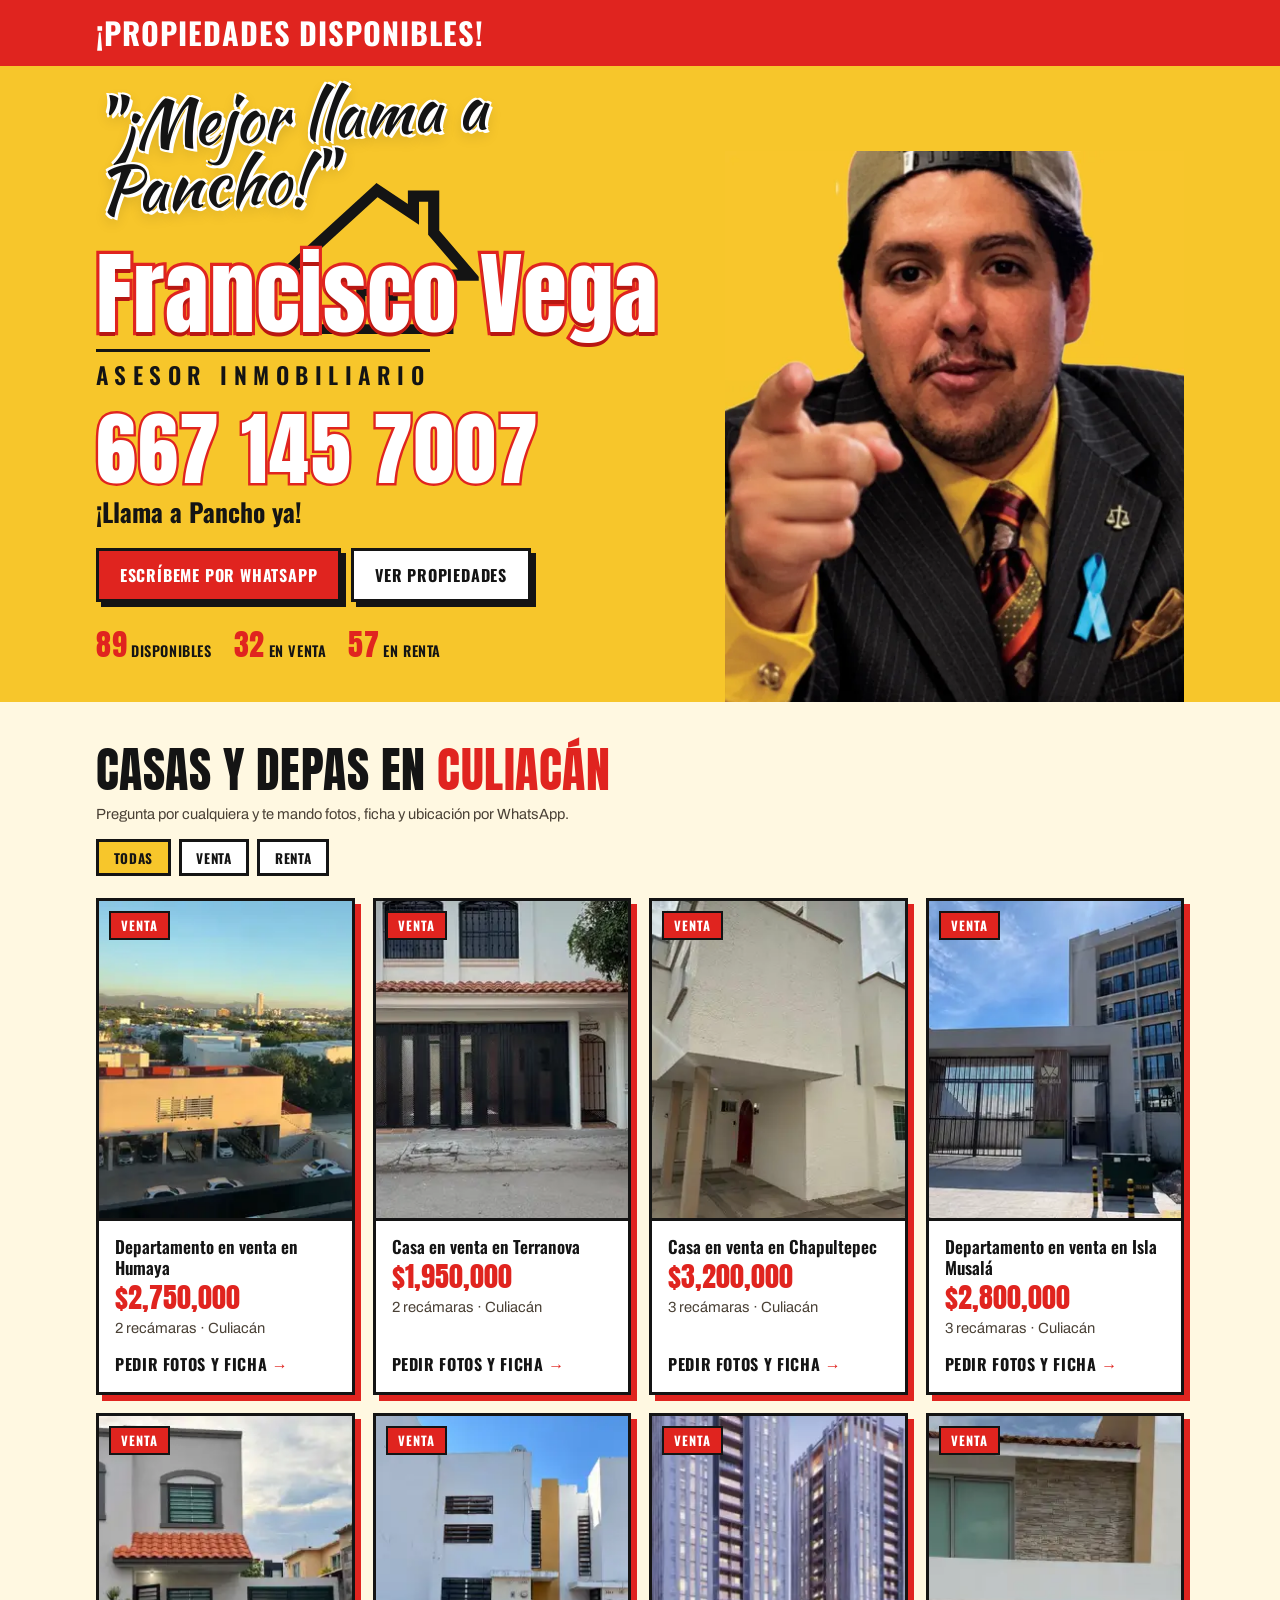
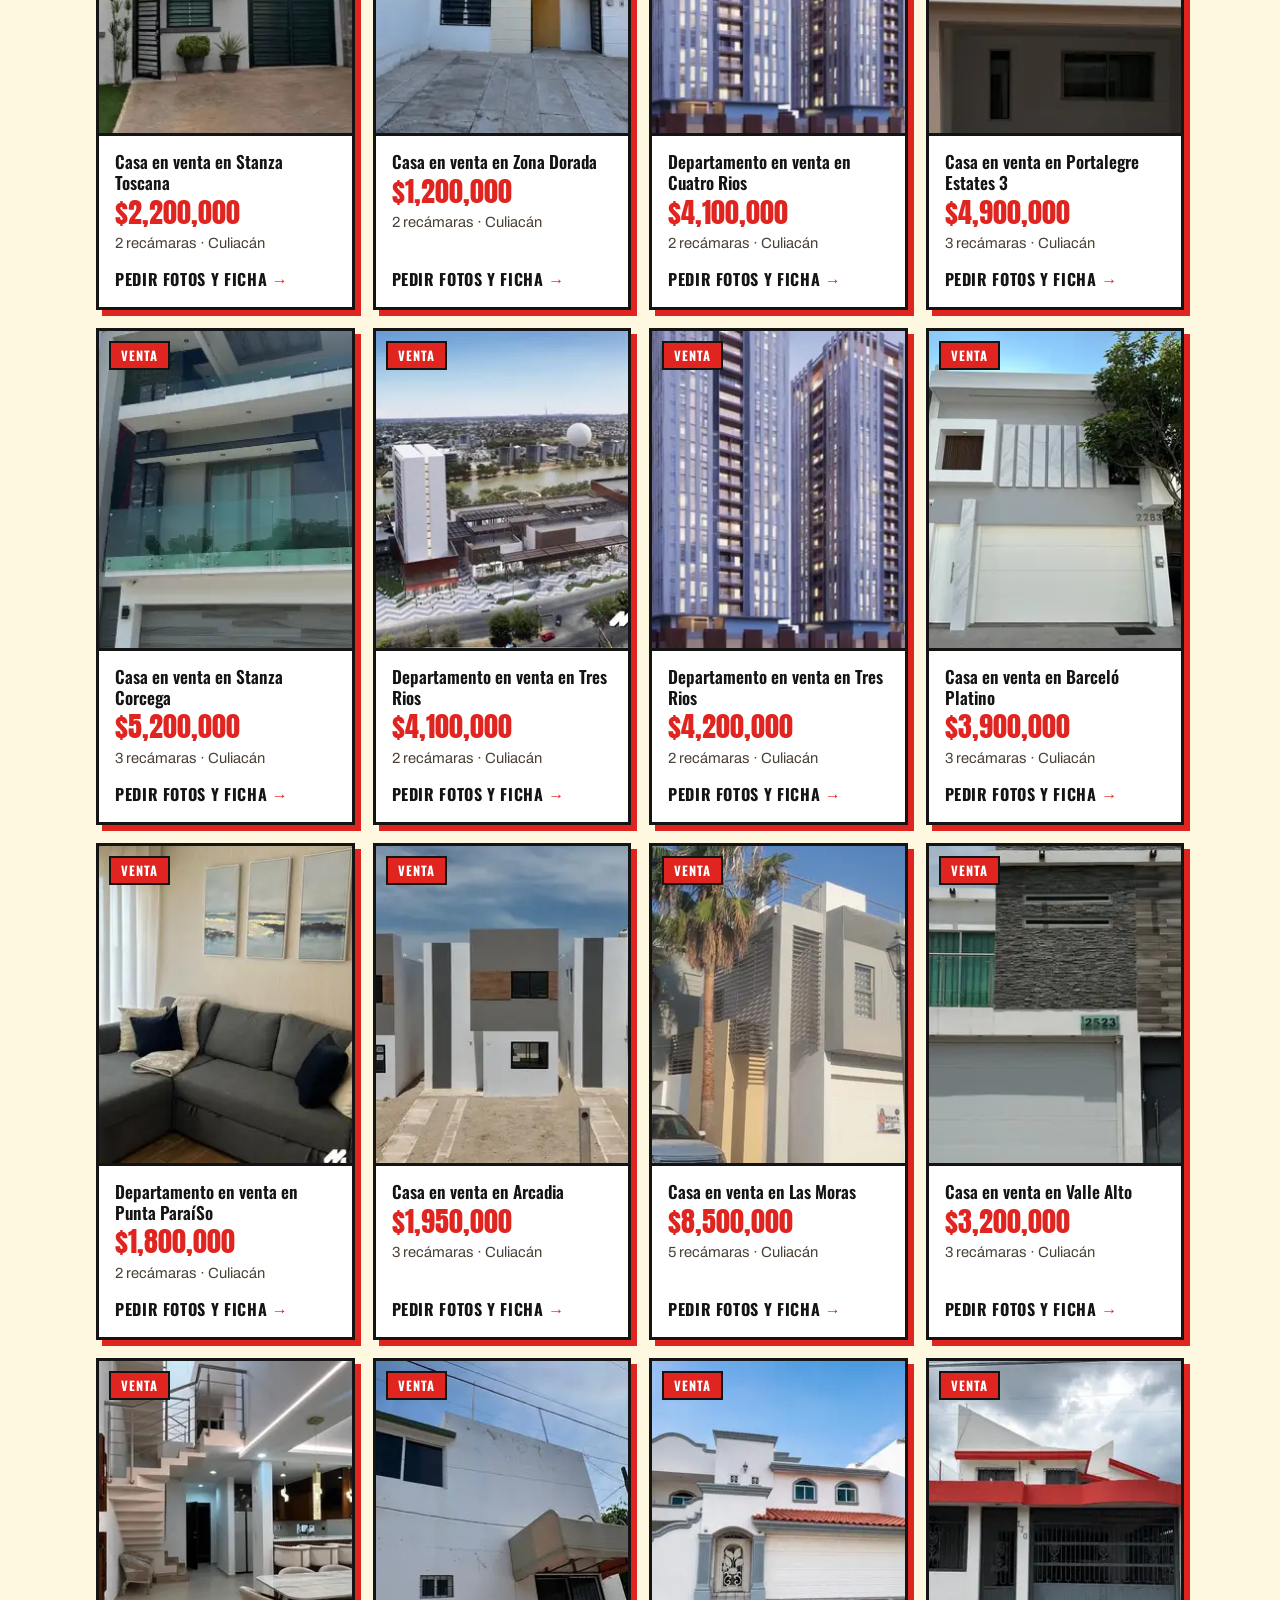
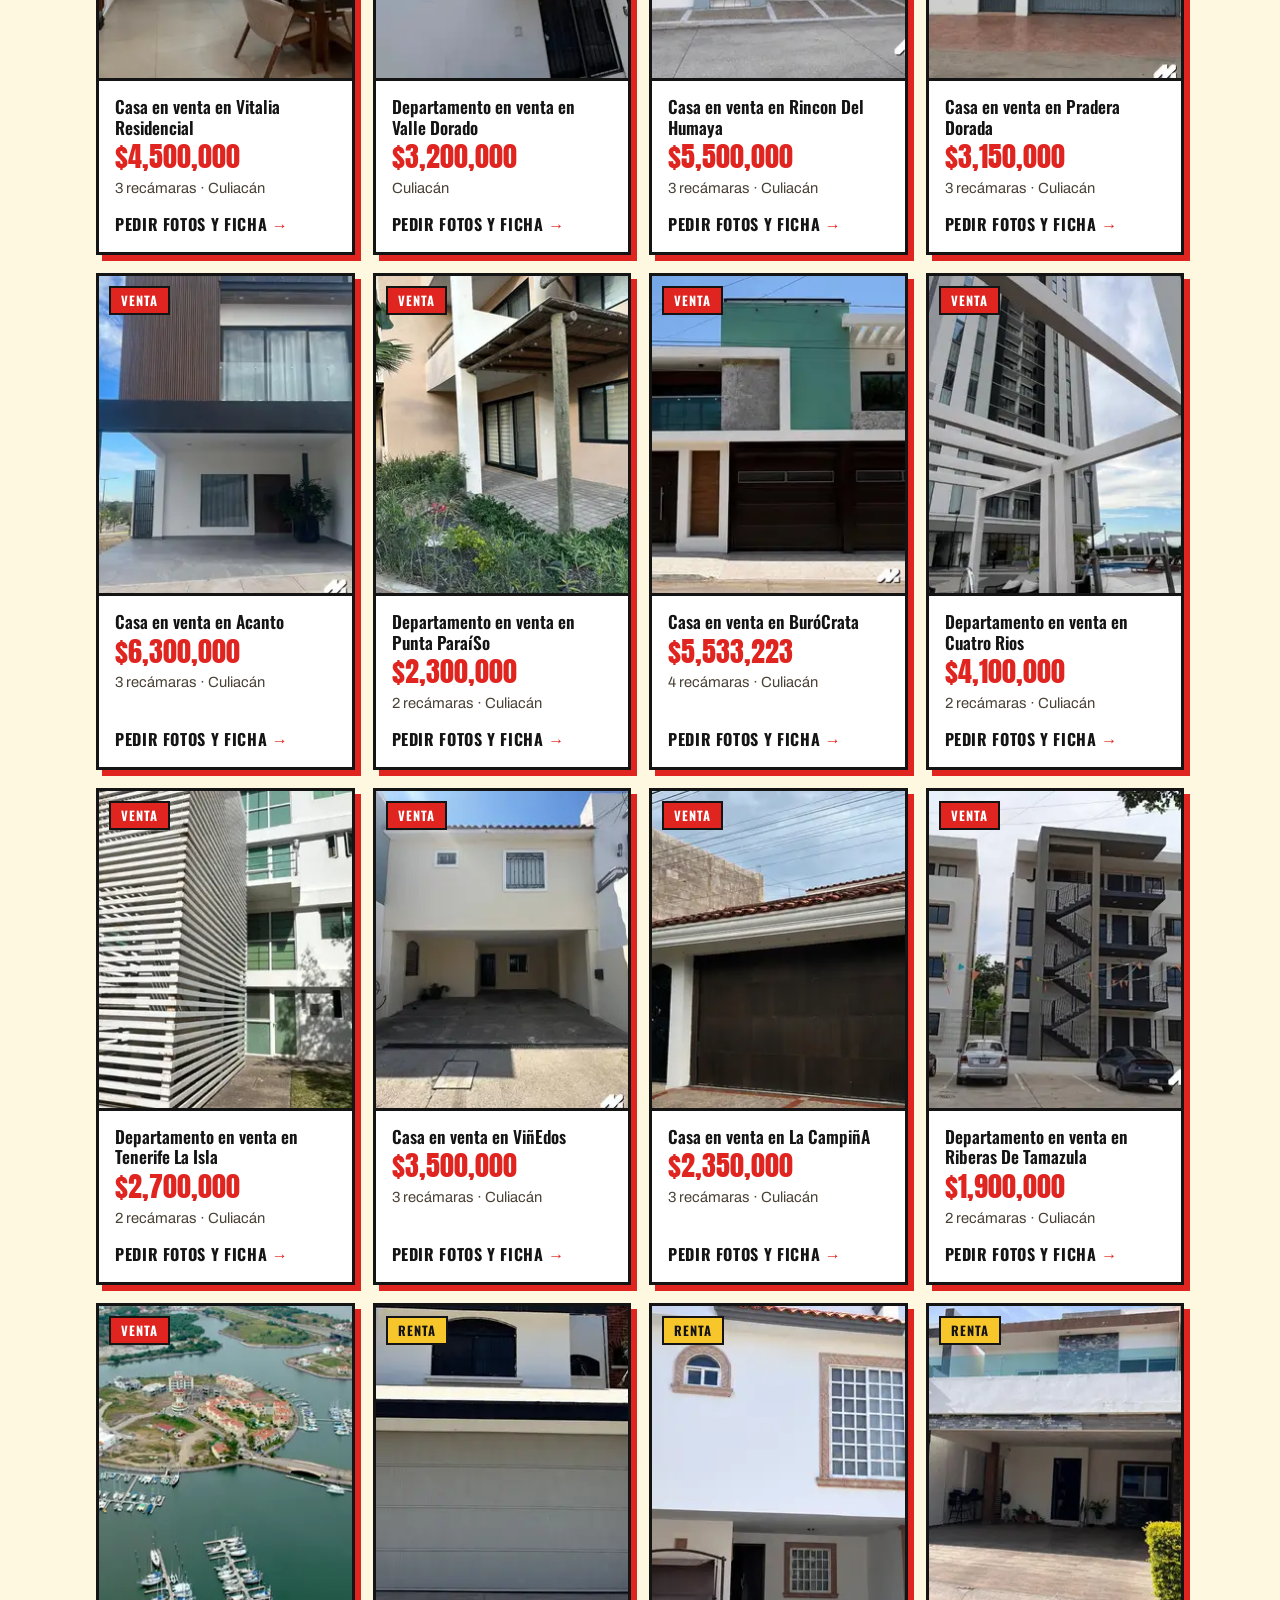
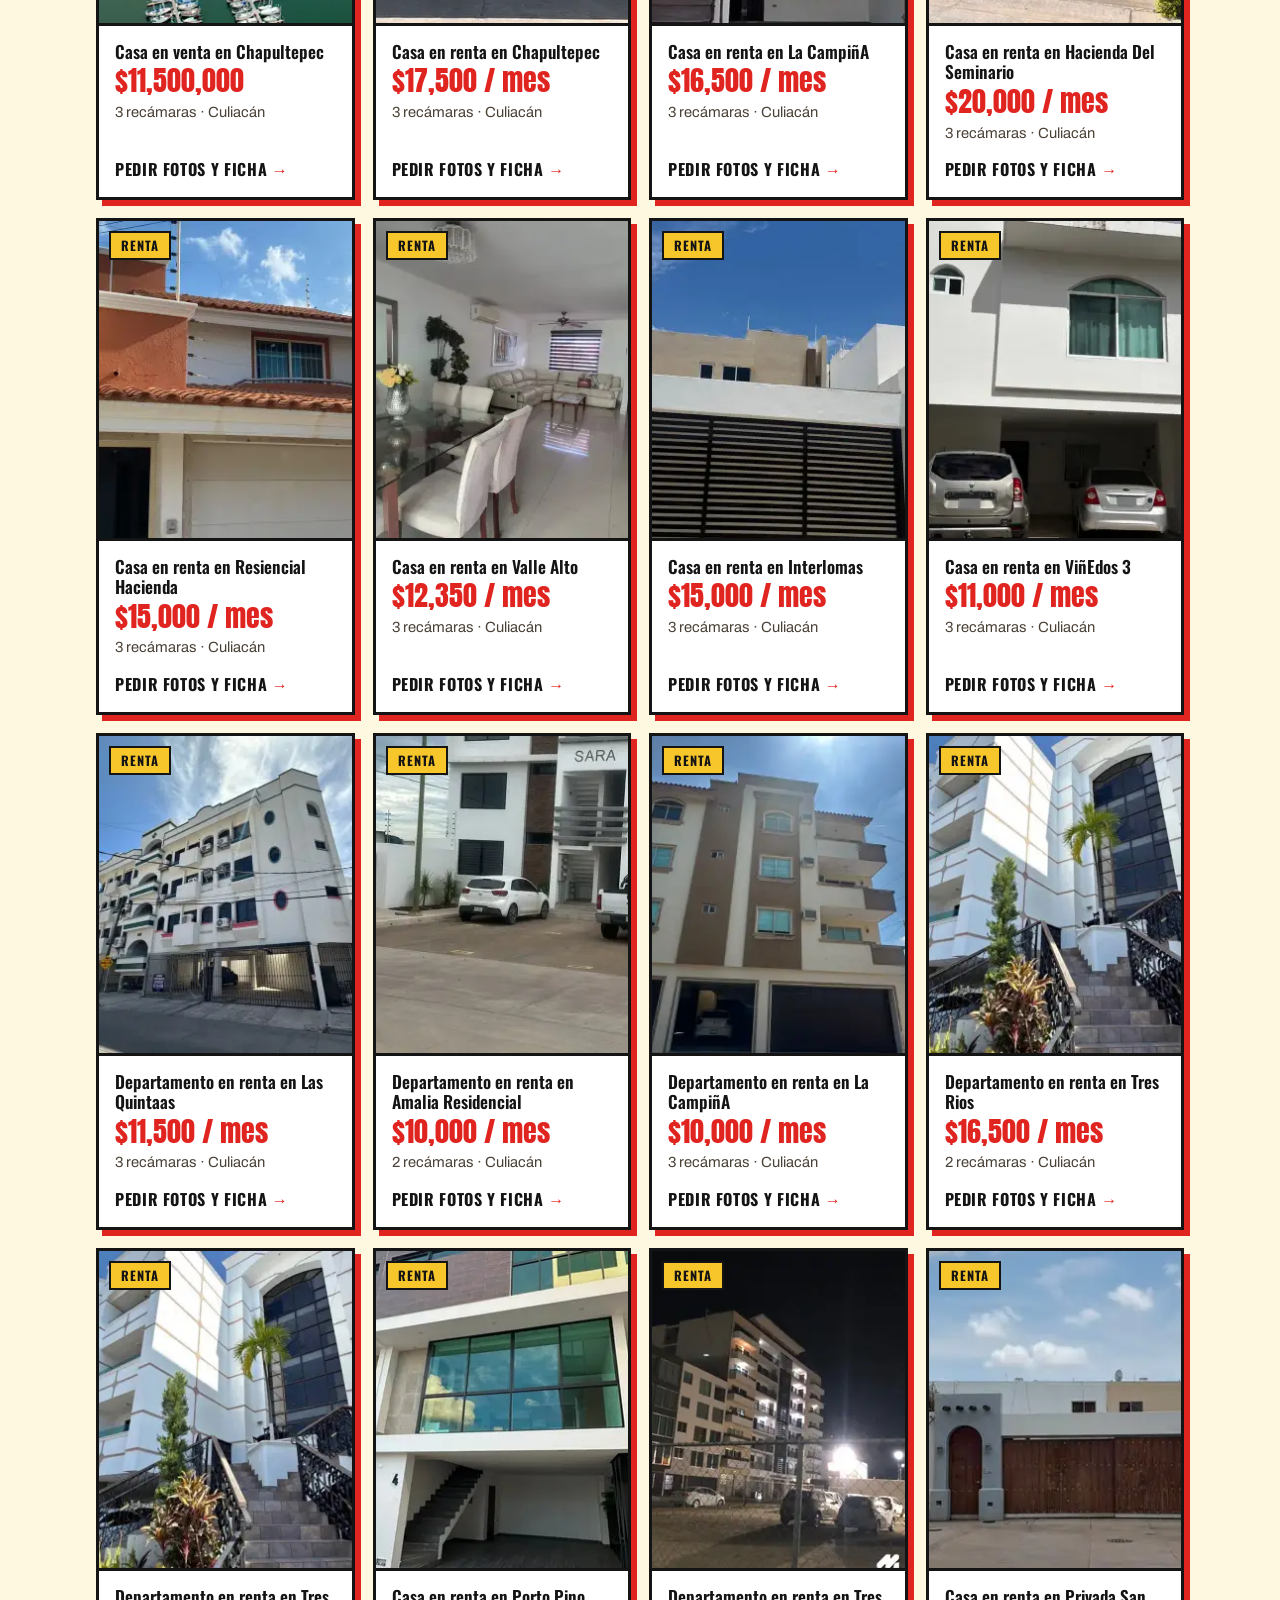
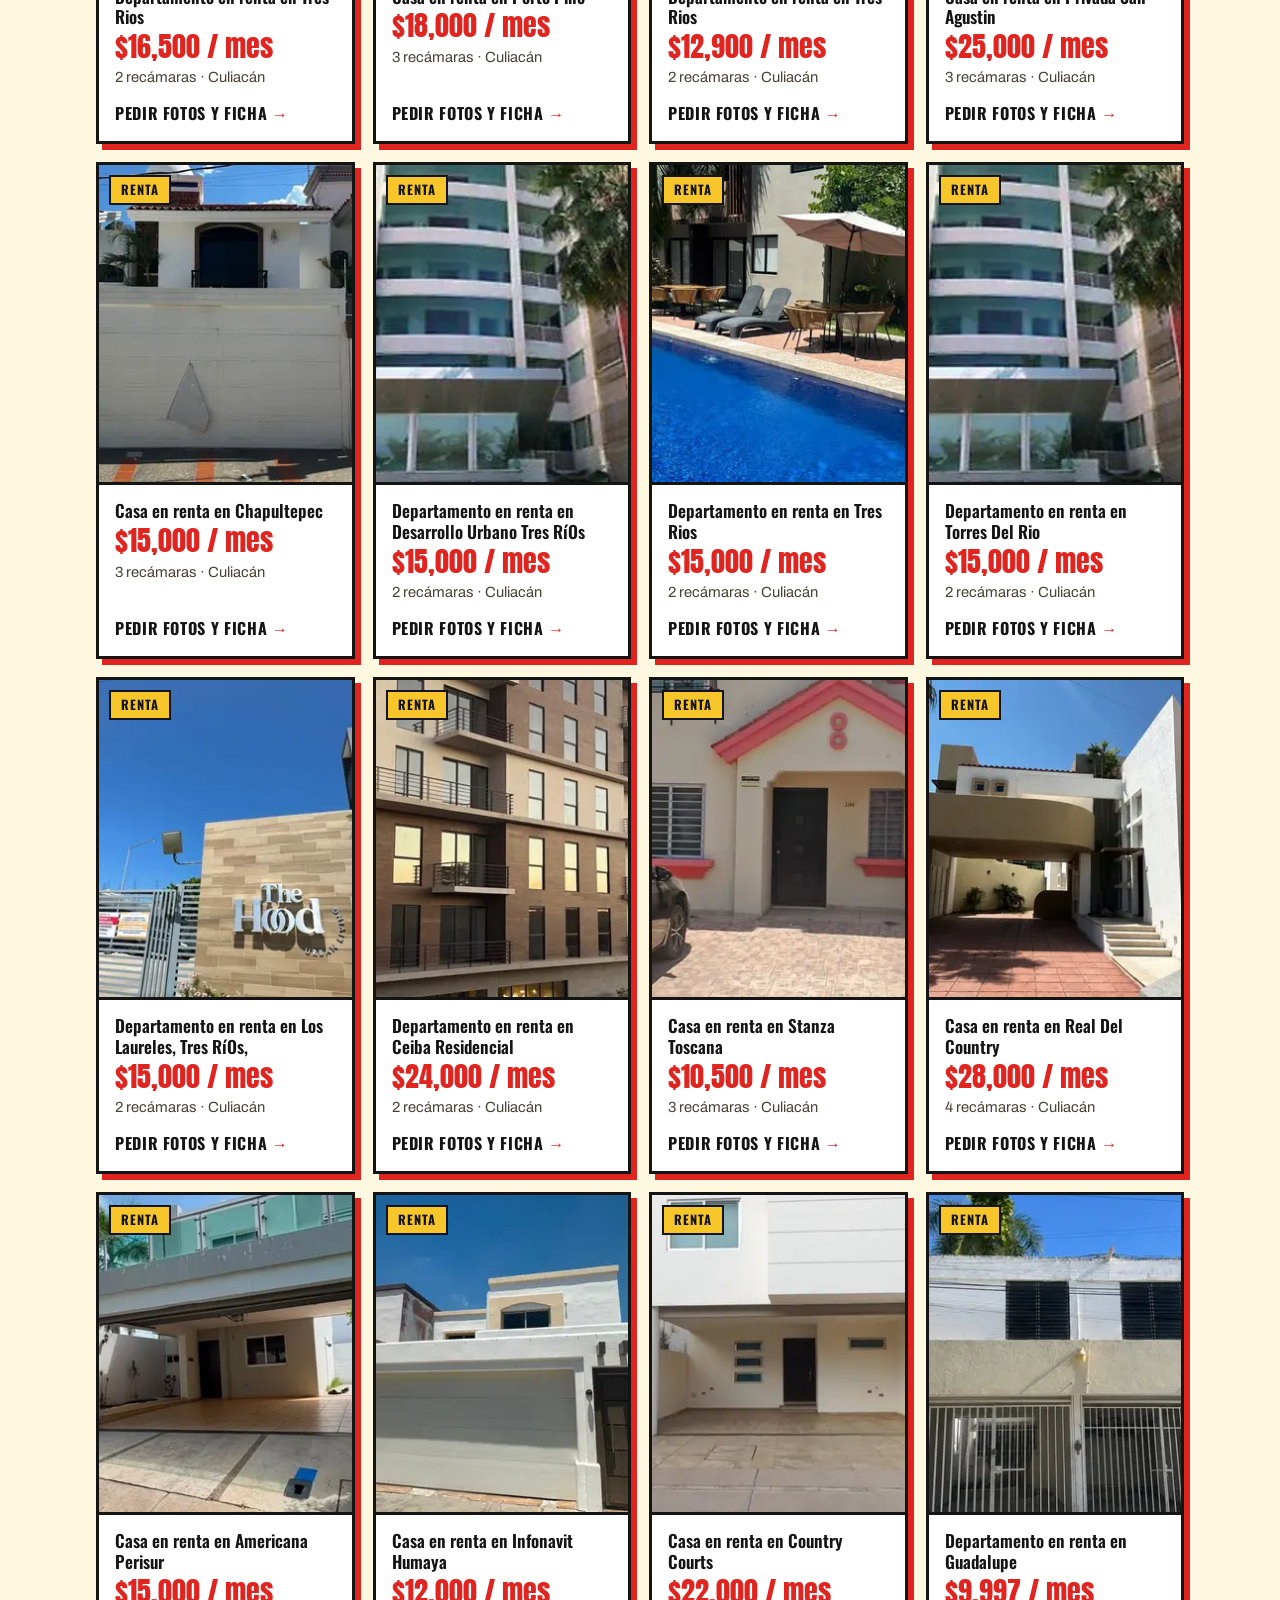
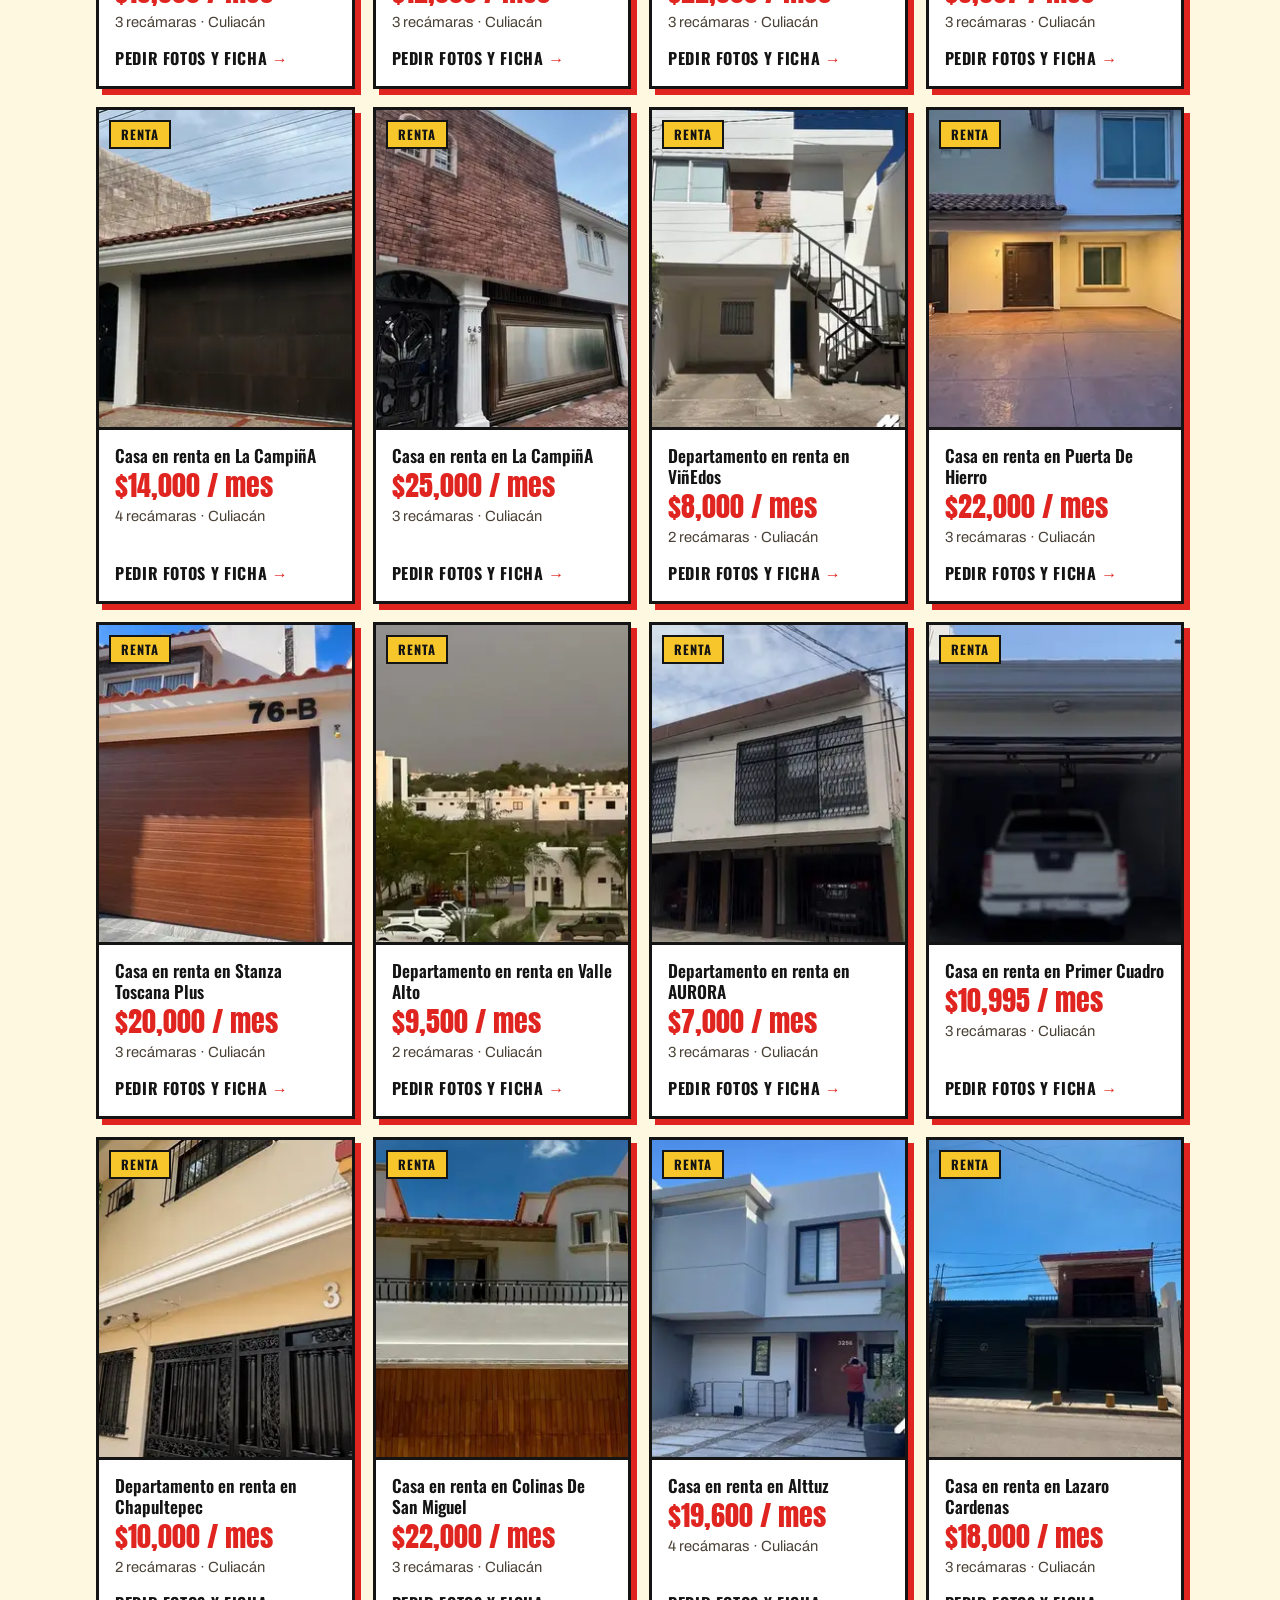
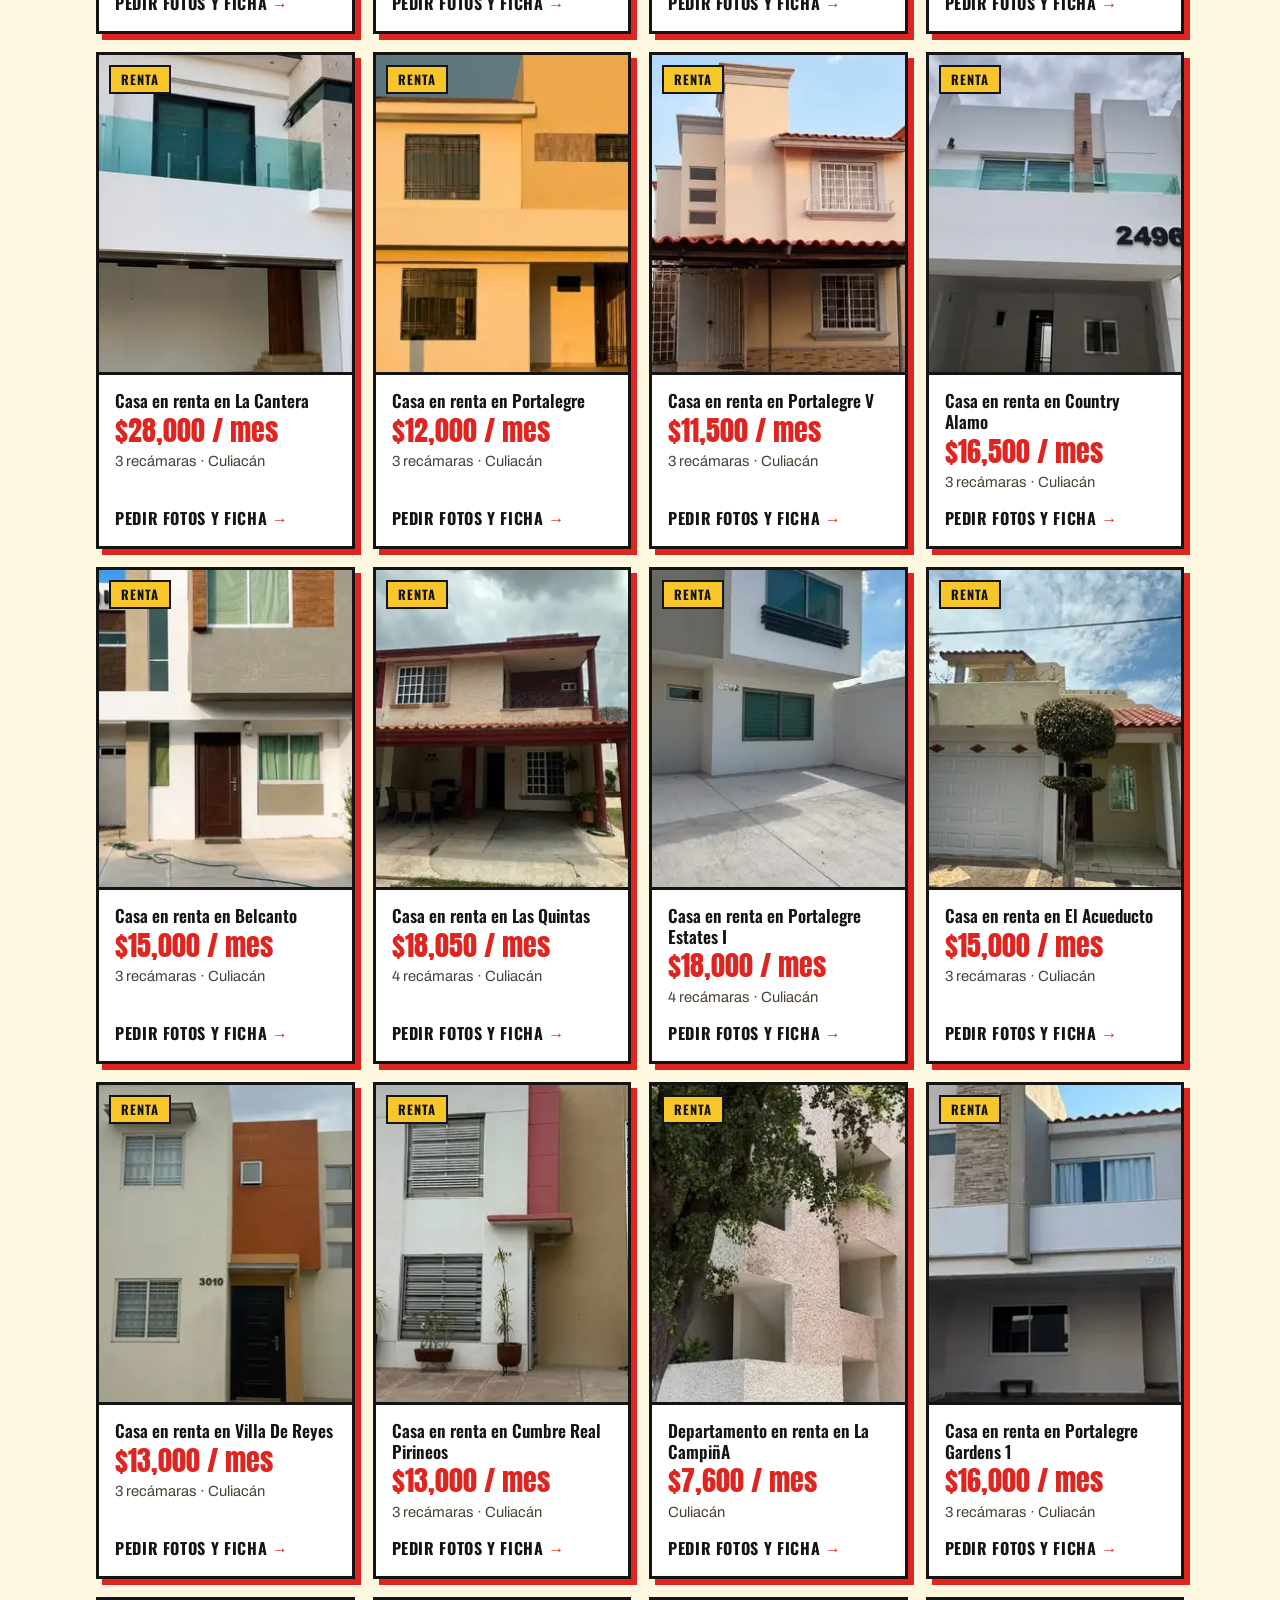
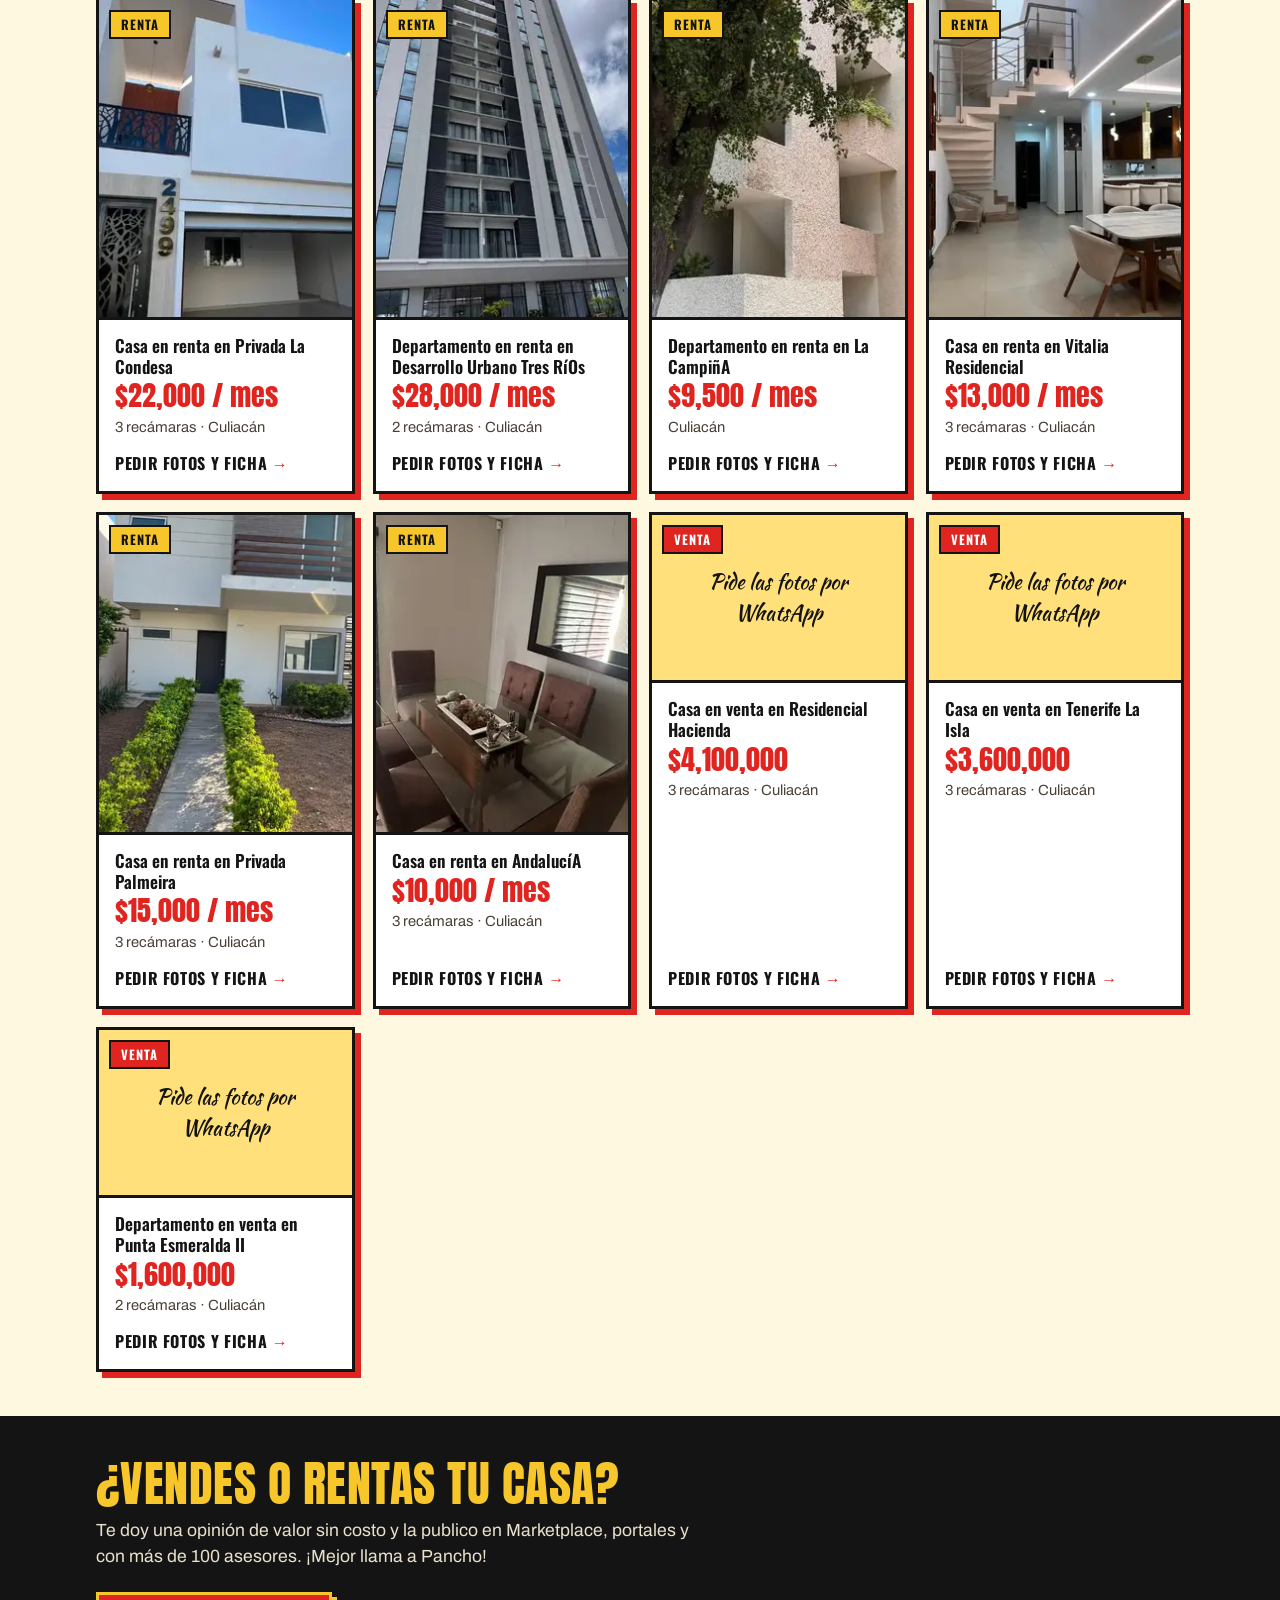
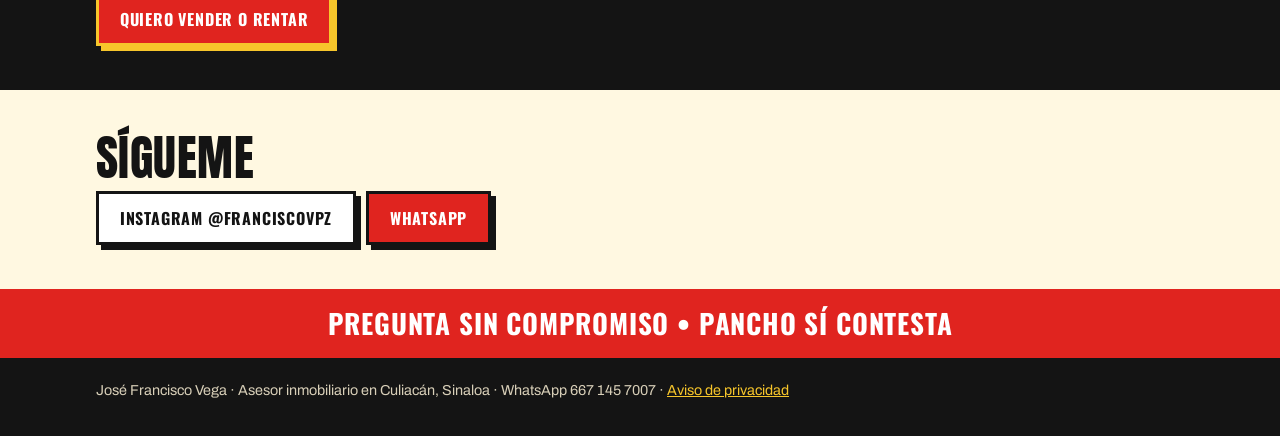
==== commit 03863b2d: "Add files via upload" ====
--- a/index.html
+++ b/index.html
@@ -11,7 +11,7 @@
 </div><div class="foto"><img src="pancho.webp" alt="Francisco Vega, asesor inmobiliario, señalando" width="640" height="784"></div></div></header>
 <main><section><div class="w"><h2>Casas y depas en <span class="marca">Culiacán</span></h2><p class="meta">Pregunta por cualquiera y te mando fotos, ficha y ubicación por WhatsApp.</p>
 <div class="filtros" role="group" aria-label="Filtrar"><button aria-pressed="true" data-f="">Todas</button><button aria-pressed="false" data-f="Venta">Venta</button><button aria-pressed="false" data-f="Renta">Renta</button></div>
-<div class="grid" id="lista"><article class="p" data-op="Venta"><img src="foto-p1.webp" alt="Departamento en venta en Humaya" loading="lazy" width="480" height="320"><span class="op v">Venta</span><h3>Departamento en venta en Humaya</h3><p class="precio">$2,750,000</p><p class="meta">2 recámaras · Culiacán</p><a class="mini" href="https://wa.me/526671457007?text=Hola%20Pancho%2C%20vi%20en%20llamaapancho.com%3A%20Departamento%20en%20venta%20en%20Humaya%20(%242%2C750%2C000).%20%C2%BFSigue%20disponible%3F" target="_blank" rel="noopener">Pedir fotos y ficha</a></article><article class="p" data-op="Venta"><img src="foto-p4.webp" alt="Casa en venta en Terranova" loading="lazy" width="480" height="320"><span class="op v">Venta</span><h3>Casa en venta en Terranova</h3><p class="precio">$1,950,000</p><p class="meta">2 recámaras · Culiacán</p><a class="mini" href="https://wa.me/526671457007?text=Hola%20Pancho%2C%20vi%20en%20llamaapancho.com%3A%20Casa%20en%20venta%20en%20Terranova%20(%241%2C950%2C000).%20%C2%BFSigue%20disponible%3F" target="_blank" rel="noopener">Pedir fotos y ficha</a></article><article class="p" data-op="Venta"><img src="foto-p5.webp" alt="Casa en venta en Chapultepec" loading="lazy" width="480" height="320"><span class="op v">Venta</span><h3>Casa en venta en Chapultepec</h3><p class="precio">$3,200,000</p><p class="meta">3 recámaras · Culiacán</p><a class="mini" href="https://wa.me/526671457007?text=Hola%20Pancho%2C%20vi%20en%20llamaapancho.com%3A%20Casa%20en%20venta%20en%20Chapultepec%20(%243%2C200%2C000).%20%C2%BFSigue%20disponible%3F" target="_blank" rel="noopener">Pedir fotos y ficha</a></article><article class="p" data-op="Venta"><img src="foto-p6.webp" alt="Departamento en venta en Isla Musalá" loading="lazy" width="480" height="320"><span class="op v">Venta</span><h3>Departamento en venta en Isla Musalá</h3><p class="precio">$2,800,000</p><p class="meta">3 recámaras · Culiacán</p><a class="mini" href="https://wa.me/526671457007?text=Hola%20Pancho%2C%20vi%20en%20llamaapancho.com%3A%20Departamento%20en%20venta%20en%20Isla%20Musal%C3%A1%20(%242%2C800%2C000).%20%C2%BFSigue%20disponible%3F" target="_blank" rel="noopener">Pedir fotos y ficha</a></article><article class="p" data-op="Venta"><img src="foto-p8.webp" alt="Casa en venta en Stanza Toscana" loading="lazy" width="480" height="320"><span class="op v">Venta</span><h3>Casa en venta en Stanza Toscana</h3><p class="precio">$2,200,000</p><p class="meta">2 recámaras · Culiacán</p><a class="mini" href="https://wa.me/526671457007?text=Hola%20Pancho%2C%20vi%20en%20llamaapancho.com%3A%20Casa%20en%20venta%20en%20Stanza%20Toscana%20(%242%2C200%2C000).%20%C2%BFSigue%20disponible%3F" target="_blank" rel="noopener">Pedir fotos y ficha</a></article><article class="p" data-op="Venta"><img src="foto-p10.webp" alt="Casa en venta en Zona Dorada" loading="lazy" width="480" height="320"><span class="op v">Venta</span><h3>Casa en venta en Zona Dorada</h3><p class="precio">$1,200,000</p><p class="meta">2 recámaras · Culiacán</p><a class="mini" href="https://wa.me/526671457007?text=Hola%20Pancho%2C%20vi%20en%20llamaapancho.com%3A%20Casa%20en%20venta%20en%20Zona%20Dorada%20(%241%2C200%2C000).%20%C2%BFSigue%20disponible%3F" target="_blank" rel="noopener">Pedir fotos y ficha</a></article><article class="p" data-op="Venta"><img src="foto-p14.webp" alt="Departamento en venta en Cuatro Rios" loading="lazy" width="480" height="320"><span class="op v">Venta</span><h3>Departamento en venta en Cuatro Rios</h3><p class="precio">$4,100,000</p><p class="meta">2 recámaras · Culiacán</p><a class="mini" href="https://wa.me/526671457007?text=Hola%20Pancho%2C%20vi%20en%20llamaapancho.com%3A%20Departamento%20en%20venta%20en%20Cuatro%20Rios%20(%244%2C100%2C000).%20%C2%BFSigue%20disponible%3F" target="_blank" rel="noopener">Pedir fotos y ficha</a></article><article class="p" data-op="Venta"><img src="foto-p18.webp" alt="Casa en venta en Portalegre Estates 3" loading="lazy" width="480" height="320"><span class="op v">Venta</span><h3>Casa en venta en Portalegre Estates 3</h3><p class="precio">$4,900,000</p><p class="meta">3 recámaras · Culiacán</p><a class="mini" href="https://wa.me/526671457007?text=Hola%20Pancho%2C%20vi%20en%20llamaapancho.com%3A%20Casa%20en%20venta%20en%20Portalegre%20Estates%203%20(%244%2C900%2C000).%20%C2%BFSigue%20disponible%3F" target="_blank" rel="noopener">Pedir fotos y ficha</a></article><article class="p" data-op="Venta"><img src="foto-p19.webp" alt="Casa en venta en Stanza Corcega" loading="lazy" width="480" height="320"><span class="op v">Venta</span><h3>Casa en venta en Stanza Corcega</h3><p class="precio">$5,200,000</p><p class="meta">3 recámaras · Culiacán</p><a class="mini" href="https://wa.me/526671457007?text=Hola%20Pancho%2C%20vi%20en%20llamaapancho.com%3A%20Casa%20en%20venta%20en%20Stanza%20Corcega%20(%245%2C200%2C000).%20%C2%BFSigue%20disponible%3F" target="_blank" rel="noopener">Pedir fotos y ficha</a></article><article class="p" data-op="Venta"><img src="foto-p22.webp" alt="Departamento en venta en Tres Rios" loading="lazy" width="480" height="320"><span class="op v">Venta</span><h3>Departamento en venta en Tres Rios</h3><p class="precio">$4,100,000</p><p class="meta">2 recámaras · Culiacán</p><a class="mini" href="https://wa.me/526671457007?text=Hola%20Pancho%2C%20vi%20en%20llamaapancho.com%3A%20Departamento%20en%20venta%20en%20Tres%20Rios%20(%244%2C100%2C000).%20%C2%BFSigue%20disponible%3F" target="_blank" rel="noopener">Pedir fotos y ficha</a></article><article class="p" data-op="Venta"><img src="foto-p23.webp" alt="Departamento en venta en Tres Rios" loading="lazy" width="480" height="320"><span class="op v">Venta</span><h3>Departamento en venta en Tres Rios</h3><p class="precio">$4,200,000</p><p class="meta">2 recámaras · Culiacán</p><a class="mini" href="https://wa.me/526671457007?text=Hola%20Pancho%2C%20vi%20en%20llamaapancho.com%3A%20Departamento%20en%20venta%20en%20Tres%20Rios%20(%244%2C200%2C000).%20%C2%BFSigue%20disponible%3F" target="_blank" rel="noopener">Pedir fotos y ficha</a></article><article class="p" data-op="Venta"><img src="foto-p24.webp" alt="Casa en venta en Barceló Platino" loading="lazy" width="480" height="320"><span class="op v">Venta</span><h3>Casa en venta en Barceló Platino</h3><p class="precio">$3,900,000</p><p class="meta">3 recámaras · Culiacán</p><a class="mini" href="https://wa.me/526671457007?text=Hola%20Pancho%2C%20vi%20en%20llamaapancho.com%3A%20Casa%20en%20venta%20en%20Barcel%C3%B3%20Platino%20(%243%2C900%2C000).%20%C2%BFSigue%20disponible%3F" target="_blank" rel="noopener">Pedir fotos y ficha</a></article><article class="p" data-op="Venta"><img src="foto-p30.webp" alt="Departamento en venta en Punta ParaíSo" loading="lazy" width="480" height="320"><span class="op v">Venta</span><h3>Departamento en venta en Punta ParaíSo</h3><p class="precio">$1,800,000</p><p class="meta">2 recámaras · Culiacán</p><a class="mini" href="https://wa.me/526671457007?text=Hola%20Pancho%2C%20vi%20en%20llamaapancho.com%3A%20Departamento%20en%20venta%20en%20Punta%20Para%C3%ADSo%20(%241%2C800%2C000).%20%C2%BFSigue%20disponible%3F" target="_blank" rel="noopener">Pedir fotos y ficha</a></article><article class="p" data-op="Venta"><img src="foto-p43.webp" alt="Casa en venta en Arcadia" loading="lazy" width="480" height="320"><span class="op v">Venta</span><h3>Casa en venta en Arcadia</h3><p class="precio">$1,950,000</p><p class="meta">3 recámaras · Culiacán</p><a class="mini" href="https://wa.me/526671457007?text=Hola%20Pancho%2C%20vi%20en%20llamaapancho.com%3A%20Casa%20en%20venta%20en%20Arcadia%20(%241%2C950%2C000).%20%C2%BFSigue%20disponible%3F" target="_blank" rel="noopener">Pedir fotos y ficha</a></article><article class="p" data-op="Venta"><img src="foto-p44.webp" alt="Casa en venta en Las Moras" loading="lazy" width="480" height="320"><span class="op v">Venta</span><h3>Casa en venta en Las Moras</h3><p class="precio">$8,500,000</p><p class="meta">5 recámaras · Culiacán</p><a class="mini" href="https://wa.me/526671457007?text=Hola%20Pancho%2C%20vi%20en%20llamaapancho.com%3A%20Casa%20en%20venta%20en%20Las%20Moras%20(%248%2C500%2C000).%20%C2%BFSigue%20disponible%3F" target="_blank" rel="noopener">Pedir fotos y ficha</a></article><article class="p" data-op="Venta"><img src="foto-p48.webp" alt="Casa en venta en Valle Alto" loading="lazy" width="480" height="320"><span class="op v">Venta</span><h3>Casa en venta en Valle Alto</h3><p class="precio">$3,200,000</p><p class="meta">3 recámaras · Culiacán</p><a class="mini" href="https://wa.me/526671457007?text=Hola%20Pancho%2C%20vi%20en%20llamaapancho.com%3A%20Casa%20en%20venta%20en%20Valle%20Alto%20(%243%2C200%2C000).%20%C2%BFSigue%20disponible%3F" target="_blank" rel="noopener">Pedir fotos y ficha</a></article><article class="p" data-op="Venta"><img src="foto-p54.webp" alt="Casa en venta en Vitalia Residencial" loading="lazy" width="480" height="320"><span class="op v">Venta</span><h3>Casa en venta en Vitalia Residencial</h3><p class="precio">$4,500,000</p><p class="meta">3 recámaras · Culiacán</p><a class="mini" href="https://wa.me/526671457007?text=Hola%20Pancho%2C%20vi%20en%20llamaapancho.com%3A%20Casa%20en%20venta%20en%20Vitalia%20Residencial%20(%244%2C500%2C000).%20%C2%BFSigue%20disponible%3F" target="_blank" rel="noopener">Pedir fotos y ficha</a></article><article class="p" data-op="Venta"><img src="foto-p55.webp" alt="Departamento en venta en Valle Dorado" loading="lazy" width="480" height="320"><span class="op v">Venta</span><h3>Departamento en venta en Valle Dorado</h3><p class="precio">$3,200,000</p><p class="meta">Culiacán</p><a class="mini" href="https://wa.me/526671457007?text=Hola%20Pancho%2C%20vi%20en%20llamaapancho.com%3A%20Departamento%20en%20venta%20en%20Valle%20Dorado%20(%243%2C200%2C000).%20%C2%BFSigue%20disponible%3F" target="_blank" rel="noopener">Pedir fotos y ficha</a></article><article class="p" data-op="Venta"><img src="foto-p56.webp" alt="Casa en venta en Rincon Del Humaya" loading="lazy" width="480" height="320"><span class="op v">Venta</span><h3>Casa en venta en Rincon Del Humaya</h3><p class="precio">$5,500,000</p><p class="meta">3 recámaras · Culiacán</p><a class="mini" href="https://wa.me/526671457007?text=Hola%20Pancho%2C%20vi%20en%20llamaapancho.com%3A%20Casa%20en%20venta%20en%20Rincon%20Del%20Humaya%20(%245%2C500%2C000).%20%C2%BFSigue%20disponible%3F" target="_blank" rel="noopener">Pedir fotos y ficha</a></article><article class="p" data-op="Venta"><img src="foto-p62.webp" alt="Casa en venta en Pradera Dorada" loading="lazy" width="480" height="320"><span class="op v">Venta</span><h3>Casa en venta en Pradera Dorada</h3><p class="precio">$3,150,000</p><p class="meta">3 recámaras · Culiacán</p><a class="mini" href="https://wa.me/526671457007?text=Hola%20Pancho%2C%20vi%20en%20llamaapancho.com%3A%20Casa%20en%20venta%20en%20Pradera%20Dorada%20(%243%2C150%2C000).%20%C2%BFSigue%20disponible%3F" target="_blank" rel="noopener">Pedir fotos y ficha</a></article><article class="p" data-op="Venta"><img src="foto-p64.webp" alt="Casa en venta en Acanto" loading="lazy" width="480" height="320"><span class="op v">Venta</span><h3>Casa en venta en Acanto</h3><p class="precio">$6,300,000</p><p class="meta">3 recámaras · Culiacán</p><a class="mini" href="https://wa.me/526671457007?text=Hola%20Pancho%2C%20vi%20en%20llamaapancho.com%3A%20Casa%20en%20venta%20en%20Acanto%20(%246%2C300%2C000).%20%C2%BFSigue%20disponible%3F" target="_blank" rel="noopener">Pedir fotos y ficha</a></article><article class="p" data-op="Venta"><img src="foto-p66.webp" alt="Departamento en venta en Punta ParaíSo" loading="lazy" width="480" height="320"><span class="op v">Venta</span><h3>Departamento en venta en Punta ParaíSo</h3><p class="precio">$2,300,000</p><p class="meta">2 recámaras · Culiacán</p><a class="mini" href="https://wa.me/526671457007?text=Hola%20Pancho%2C%20vi%20en%20llamaapancho.com%3A%20Departamento%20en%20venta%20en%20Punta%20Para%C3%ADSo%20(%242%2C300%2C000).%20%C2%BFSigue%20disponible%3F" target="_blank" rel="noopener">Pedir fotos y ficha</a></article><article class="p" data-op="Venta"><img src="foto-p82.webp" alt="Casa en venta en La CampiñA" loading="lazy" width="480" height="320"><span class="op v">Venta</span><h3>Casa en venta en La CampiñA</h3><p class="precio">$2,350,000</p><p class="meta">3 recámaras · Culiacán</p><a class="mini" href="https://wa.me/526671457007?text=Hola%20Pancho%2C%20vi%20en%20llamaapancho.com%3A%20Casa%20en%20venta%20en%20La%20Campi%C3%B1A%20(%242%2C350%2C000).%20%C2%BFSigue%20disponible%3F" target="_blank" rel="noopener">Pedir fotos y ficha</a></article><article class="p" data-op="Venta"><img src="foto-p87.webp" alt="Casa en venta en Chapultepec" loading="lazy" width="480" height="320"><span class="op v">Venta</span><h3>Casa en venta en Chapultepec</h3><p class="precio">$11,500,000</p><p class="meta">3 recámaras · Culiacán</p><a class="mini" href="https://wa.me/526671457007?text=Hola%20Pancho%2C%20vi%20en%20llamaapancho.com%3A%20Casa%20en%20venta%20en%20Chapultepec%20(%2411%2C500%2C000).%20%C2%BFSigue%20disponible%3F" target="_blank" rel="noopener">Pedir fotos y ficha</a></article><article class="p" data-op="Renta"><img src="foto-p2.webp" alt="Casa en renta en Chapultepec" loading="lazy" width="480" height="320"><span class="op r">Renta</span><h3>Casa en renta en Chapultepec</h3><p class="precio">$17,500 / mes</p><p class="meta">3 recámaras · Culiacán</p><a class="mini" href="https://wa.me/526671457007?text=Hola%20Pancho%2C%20vi%20en%20llamaapancho.com%3A%20Casa%20en%20renta%20en%20Chapultepec%20(%2417%2C500%20%2F%20mes).%20%C2%BFSigue%20disponible%3F" target="_blank" rel="noopener">Pedir fotos y ficha</a></article><article class="p" data-op="Renta"><img src="foto-p3.webp" alt="Casa en renta en La CampiñA" loading="lazy" width="480" height="320"><span class="op r">Renta</span><h3>Casa en renta en La CampiñA</h3><p class="precio">$16,500 / mes</p><p class="meta">3 recámaras · Culiacán</p><a class="mini" href="https://wa.me/526671457007?text=Hola%20Pancho%2C%20vi%20en%20llamaapancho.com%3A%20Casa%20en%20renta%20en%20La%20Campi%C3%B1A%20(%2416%2C500%20%2F%20mes).%20%C2%BFSigue%20disponible%3F" target="_blank" rel="noopener">Pedir fotos y ficha</a></article><article class="p" data-op="Renta"><img src="foto-p7.webp" alt="Casa en renta en Hacienda Del Seminario" loading="lazy" width="480" height="320"><span class="op r">Renta</span><h3>Casa en renta en Hacienda Del Seminario</h3><p class="precio">$20,000 / mes</p><p class="meta">3 recámaras · Culiacán</p><a class="mini" href="https://wa.me/526671457007?text=Hola%20Pancho%2C%20vi%20en%20llamaapancho.com%3A%20Casa%20en%20renta%20en%20Hacienda%20Del%20Seminario%20(%2420%2C000%20%2F%20mes).%20%C2%BFSigue%20disponible%3F" target="_blank" rel="noopener">Pedir fotos y ficha</a></article><article class="p" data-op="Renta"><img src="foto-p9.webp" alt="Casa en renta en Resiencial Hacienda" loading="lazy" width="480" height="320"><span class="op r">Renta</span><h3>Casa en renta en Resiencial Hacienda</h3><p class="precio">$15,000 / mes</p><p class="meta">3 recámaras · Culiacán</p><a class="mini" href="https://wa.me/526671457007?text=Hola%20Pancho%2C%20vi%20en%20llamaapancho.com%3A%20Casa%20en%20renta%20en%20Resiencial%20Hacienda%20(%2415%2C000%20%2F%20mes).%20%C2%BFSigue%20disponible%3F" target="_blank" rel="noopener">Pedir fotos y ficha</a></article><article class="p" data-op="Renta"><img src="foto-p11.webp" alt="Casa en renta en Valle Alto" loading="lazy" width="480" height="320"><span class="op r">Renta</span><h3>Casa en renta en Valle Alto</h3><p class="precio">$12,350 / mes</p><p class="meta">3 recámaras · Culiacán</p><a class="mini" href="https://wa.me/526671457007?text=Hola%20Pancho%2C%20vi%20en%20llamaapancho.com%3A%20Casa%20en%20renta%20en%20Valle%20Alto%20(%2412%2C350%20%2F%20mes).%20%C2%BFSigue%20disponible%3F" target="_blank" rel="noopener">Pedir fotos y ficha</a></article><article class="p" data-op="Renta"><img src="foto-p12.webp" alt="Casa en renta en Interlomas" loading="lazy" width="480" height="320"><span class="op r">Renta</span><h3>Casa en renta en Interlomas</h3><p class="precio">$15,000 / mes</p><p class="meta">3 recámaras · Culiacán</p><a class="mini" href="https://wa.me/526671457007?text=Hola%20Pancho%2C%20vi%20en%20llamaapancho.com%3A%20Casa%20en%20renta%20en%20Interlomas%20(%2415%2C000%20%2F%20mes).%20%C2%BFSigue%20disponible%3F" target="_blank" rel="noopener">Pedir fotos y ficha</a></article><article class="p" data-op="Renta"><img src="foto-p13.webp" alt="Casa en renta en ViñEdos 3" loading="lazy" width="480" height="320"><span class="op r">Renta</span><h3>Casa en renta en ViñEdos 3</h3><p class="precio">$11,000 / mes</p><p class="meta">3 recámaras · Culiacán</p><a class="mini" href="https://wa.me/526671457007?text=Hola%20Pancho%2C%20vi%20en%20llamaapancho.com%3A%20Casa%20en%20renta%20en%20Vi%C3%B1Edos%203%20(%2411%2C000%20%2F%20mes).%20%C2%BFSigue%20disponible%3F" target="_blank" rel="noopener">Pedir fotos y ficha</a></article><article class="p" data-op="Renta"><img src="foto-p15.webp" alt="Departamento en renta en Las Quintaas" loading="lazy" width="480" height="320"><span class="op r">Renta</span><h3>Departamento en renta en Las Quintaas</h3><p class="precio">$11,500 / mes</p><p class="meta">3 recámaras · Culiacán</p><a class="mini" href="https://wa.me/526671457007?text=Hola%20Pancho%2C%20vi%20en%20llamaapancho.com%3A%20Departamento%20en%20renta%20en%20Las%20Quintaas%20(%2411%2C500%20%2F%20mes).%20%C2%BFSigue%20disponible%3F" target="_blank" rel="noopener">Pedir fotos y ficha</a></article><article class="p" data-op="Renta"><img src="foto-p16.webp" alt="Departamento en renta en Amalia Residencial" loading="lazy" width="480" height="320"><span class="op r">Renta</span><h3>Departamento en renta en Amalia Residencial</h3><p class="precio">$10,000 / mes</p><p class="meta">2 recámaras · Culiacán</p><a class="mini" href="https://wa.me/526671457007?text=Hola%20Pancho%2C%20vi%20en%20llamaapancho.com%3A%20Departamento%20en%20renta%20en%20Amalia%20Residencial%20(%2410%2C000%20%2F%20mes).%20%C2%BFSigue%20disponible%3F" target="_blank" rel="noopener">Pedir fotos y ficha</a></article><article class="p" data-op="Renta"><img src="foto-p17.webp" alt="Departamento en renta en La CampiñA" loading="lazy" width="480" height="320"><span class="op r">Renta</span><h3>Departamento en renta en La CampiñA</h3><p class="precio">$10,000 / mes</p><p class="meta">3 recámaras · Culiacán</p><a class="mini" href="https://wa.me/526671457007?text=Hola%20Pancho%2C%20vi%20en%20llamaapancho.com%3A%20Departamento%20en%20renta%20en%20La%20Campi%C3%B1A%20(%2410%2C000%20%2F%20mes).%20%C2%BFSigue%20disponible%3F" target="_blank" rel="noopener">Pedir fotos y ficha</a></article><article class="p" data-op="Renta"><img src="foto-p20.webp" alt="Departamento en renta en Tres Rios" loading="lazy" width="480" height="320"><span class="op r">Renta</span><h3>Departamento en renta en Tres Rios</h3><p class="precio">$16,500 / mes</p><p class="meta">2 recámaras · Culiacán</p><a class="mini" href="https://wa.me/526671457007?text=Hola%20Pancho%2C%20vi%20en%20llamaapancho.com%3A%20Departamento%20en%20renta%20en%20Tres%20Rios%20(%2416%2C500%20%2F%20mes).%20%C2%BFSigue%20disponible%3F" target="_blank" rel="noopener">Pedir fotos y ficha</a></article><article class="p" data-op="Renta"><img src="foto-p21.webp" alt="Departamento en renta en Tres Rios" loading="lazy" width="480" height="320"><span class="op r">Renta</span><h3>Departamento en renta en Tres Rios</h3><p class="precio">$16,500 / mes</p><p class="meta">2 recámaras · Culiacán</p><a class="mini" href="https://wa.me/526671457007?text=Hola%20Pancho%2C%20vi%20en%20llamaapancho.com%3A%20Departamento%20en%20renta%20en%20Tres%20Rios%20(%2416%2C500%20%2F%20mes).%20%C2%BFSigue%20disponible%3F" target="_blank" rel="noopener">Pedir fotos y ficha</a></article><article class="p" data-op="Renta"><img src="foto-p25.webp" alt="Casa en renta en Porto Pino" loading="lazy" width="480" height="320"><span class="op r">Renta</span><h3>Casa en renta en Porto Pino</h3><p class="precio">$18,000 / mes</p><p class="meta">3 recámaras · Culiacán</p><a class="mini" href="https://wa.me/526671457007?text=Hola%20Pancho%2C%20vi%20en%20llamaapancho.com%3A%20Casa%20en%20renta%20en%20Porto%20Pino%20(%2418%2C000%20%2F%20mes).%20%C2%BFSigue%20disponible%3F" target="_blank" rel="noopener">Pedir fotos y ficha</a></article><article class="p" data-op="Renta"><img src="foto-p26.webp" alt="Departamento en renta en Tres Rios" loading="lazy" width="480" height="320"><span class="op r">Renta</span><h3>Departamento en renta en Tres Rios</h3><p class="precio">$12,900 / mes</p><p class="meta">2 recámaras · Culiacán</p><a class="mini" href="https://wa.me/526671457007?text=Hola%20Pancho%2C%20vi%20en%20llamaapancho.com%3A%20Departamento%20en%20renta%20en%20Tres%20Rios%20(%2412%2C900%20%2F%20mes).%20%C2%BFSigue%20disponible%3F" target="_blank" rel="noopener">Pedir fotos y ficha</a></article><article class="p" data-op="Renta"><img src="foto-p27.webp" alt="Casa en renta en Privada San Agustin" loading="lazy" width="480" height="320"><span class="op r">Renta</span><h3>Casa en renta en Privada San Agustin</h3><p class="precio">$25,000 / mes</p><p class="meta">3 recámaras · Culiacán</p><a class="mini" href="https://wa.me/526671457007?text=Hola%20Pancho%2C%20vi%20en%20llamaapancho.com%3A%20Casa%20en%20renta%20en%20Privada%20San%20Agustin%20(%2425%2C000%20%2F%20mes).%20%C2%BFSigue%20disponible%3F" target="_blank" rel="noopener">Pedir fotos y ficha</a></article><article class="p" data-op="Renta"><img src="foto-p28.webp" alt="Casa en renta en Chapultepec" loading="lazy" width="480" height="320"><span class="op r">Renta</span><h3>Casa en renta en Chapultepec</h3><p class="precio">$15,000 / mes</p><p class="meta">3 recámaras · Culiacán</p><a class="mini" href="https://wa.me/526671457007?text=Hola%20Pancho%2C%20vi%20en%20llamaapancho.com%3A%20Casa%20en%20renta%20en%20Chapultepec%20(%2415%2C000%20%2F%20mes).%20%C2%BFSigue%20disponible%3F" target="_blank" rel="noopener">Pedir fotos y ficha</a></article><article class="p" data-op="Renta"><img src="foto-p29.webp" alt="Departamento en renta en Desarrollo Urbano Tres RíOs" loading="lazy" width="480" height="320"><span class="op r">Renta</span><h3>Departamento en renta en Desarrollo Urbano Tres RíOs</h3><p class="precio">$15,000 / mes</p><p class="meta">2 recámaras · Culiacán</p><a class="mini" href="https://wa.me/526671457007?text=Hola%20Pancho%2C%20vi%20en%20llamaapancho.com%3A%20Departamento%20en%20renta%20en%20Desarrollo%20Urbano%20Tres%20R%C3%ADOs%20(%2415%2C000%20%2F%20mes).%20%C2%BFSigue%20disponible%3F" target="_blank" rel="noopener">Pedir fotos y ficha</a></article><article class="p" data-op="Renta"><img src="foto-p31.webp" alt="Departamento en renta en Tres Rios" loading="lazy" width="480" height="320"><span class="op r">Renta</span><h3>Departamento en renta en Tres Rios</h3><p class="precio">$15,000 / mes</p><p class="meta">2 recámaras · Culiacán</p><a class="mini" href="https://wa.me/526671457007?text=Hola%20Pancho%2C%20vi%20en%20llamaapancho.com%3A%20Departamento%20en%20renta%20en%20Tres%20Rios%20(%2415%2C000%20%2F%20mes).%20%C2%BFSigue%20disponible%3F" target="_blank" rel="noopener">Pedir fotos y ficha</a></article><article class="p" data-op="Renta"><img src="foto-p32.webp" alt="Departamento en renta en Torres Del Rio" loading="lazy" width="480" height="320"><span class="op r">Renta</span><h3>Departamento en renta en Torres Del Rio</h3><p class="precio">$15,000 / mes</p><p class="meta">2 recámaras · Culiacán</p><a class="mini" href="https://wa.me/526671457007?text=Hola%20Pancho%2C%20vi%20en%20llamaapancho.com%3A%20Departamento%20en%20renta%20en%20Torres%20Del%20Rio%20(%2415%2C000%20%2F%20mes).%20%C2%BFSigue%20disponible%3F" target="_blank" rel="noopener">Pedir fotos y ficha</a></article><article class="p" data-op="Renta"><img src="foto-p33.webp" alt="Departamento en renta en Los Laureles, Tres RíOs," loading="lazy" width="480" height="320"><span class="op r">Renta</span><h3>Departamento en renta en Los Laureles, Tres RíOs,</h3><p class="precio">$15,000 / mes</p><p class="meta">2 recámaras · Culiacán</p><a class="mini" href="https://wa.me/526671457007?text=Hola%20Pancho%2C%20vi%20en%20llamaapancho.com%3A%20Departamento%20en%20renta%20en%20Los%20Laureles%2C%20Tres%20R%C3%ADOs%2C%20(%2415%2C000%20%2F%20mes).%20%C2%BFSigue%20disponible%3F" target="_blank" rel="noopener">Pedir fotos y ficha</a></article><article class="p" data-op="Renta"><img src="foto-p34.webp" alt="Departamento en renta en Ceiba Residencial" loading="lazy" width="480" height="320"><span class="op r">Renta</span><h3>Departamento en renta en Ceiba Residencial</h3><p class="precio">$24,000 / mes</p><p class="meta">2 recámaras · Culiacán</p><a class="mini" href="https://wa.me/526671457007?text=Hola%20Pancho%2C%20vi%20en%20llamaapancho.com%3A%20Departamento%20en%20renta%20en%20Ceiba%20Residencial%20(%2424%2C000%20%2F%20mes).%20%C2%BFSigue%20disponible%3F" target="_blank" rel="noopener">Pedir fotos y ficha</a></article><article class="p" data-op="Renta"><img src="foto-p35.webp" alt="Casa en renta en Stanza Toscana" loading="lazy" width="480" height="320"><span class="op r">Renta</span><h3>Casa en renta en Stanza Toscana</h3><p class="precio">$10,500 / mes</p><p class="meta">3 recámaras · Culiacán</p><a class="mini" href="https://wa.me/526671457007?text=Hola%20Pancho%2C%20vi%20en%20llamaapancho.com%3A%20Casa%20en%20renta%20en%20Stanza%20Toscana%20(%2410%2C500%20%2F%20mes).%20%C2%BFSigue%20disponible%3F" target="_blank" rel="noopener">Pedir fotos y ficha</a></article><article class="p" data-op="Renta"><img src="foto-p36.webp" alt="Casa en renta en Real Del Country" loading="lazy" width="480" height="320"><span class="op r">Renta</span><h3>Casa en renta en Real Del Country</h3><p class="precio">$28,000 / mes</p><p class="meta">4 recámaras · Culiacán</p><a class="mini" href="https://wa.me/526671457007?text=Hola%20Pancho%2C%20vi%20en%20llamaapancho.com%3A%20Casa%20en%20renta%20en%20Real%20Del%20Country%20(%2428%2C000%20%2F%20mes).%20%C2%BFSigue%20disponible%3F" target="_blank" rel="noopener">Pedir fotos y ficha</a></article><article class="p" data-op="Renta"><img src="foto-p37.webp" alt="Casa en renta en Americana Perisur" loading="lazy" width="480" height="320"><span class="op r">Renta</span><h3>Casa en renta en Americana Perisur</h3><p class="precio">$15,000 / mes</p><p class="meta">3 recámaras · Culiacán</p><a class="mini" href="https://wa.me/526671457007?text=Hola%20Pancho%2C%20vi%20en%20llamaapancho.com%3A%20Casa%20en%20renta%20en%20Americana%20Perisur%20(%2415%2C000%20%2F%20mes).%20%C2%BFSigue%20disponible%3F" target="_blank" rel="noopener">Pedir fotos y ficha</a></article><article class="p" data-op="Renta"><img src="foto-p38.webp" alt="Casa en renta en Infonavit Humaya" loading="lazy" width="480" height="320"><span class="op r">Renta</span><h3>Casa en renta en Infonavit Humaya</h3><p class="precio">$12,000 / mes</p><p class="meta">3 recámaras · Culiacán</p><a class="mini" href="https://wa.me/526671457007?text=Hola%20Pancho%2C%20vi%20en%20llamaapancho.com%3A%20Casa%20en%20renta%20en%20Infonavit%20Humaya%20(%2412%2C000%20%2F%20mes).%20%C2%BFSigue%20disponible%3F" target="_blank" rel="noopener">Pedir fotos y ficha</a></article><article class="p" data-op="Renta"><img src="foto-p39.webp" alt="Casa en renta en Country Courts" loading="lazy" width="480" height="320"><span class="op r">Renta</span><h3>Casa en renta en Country Courts</h3><p class="precio">$22,000 / mes</p><p class="meta">3 recámaras · Culiacán</p><a class="mini" href="https://wa.me/526671457007?text=Hola%20Pancho%2C%20vi%20en%20llamaapancho.com%3A%20Casa%20en%20renta%20en%20Country%20Courts%20(%2422%2C000%20%2F%20mes).%20%C2%BFSigue%20disponible%3F" target="_blank" rel="noopener">Pedir fotos y ficha</a></article><article class="p" data-op="Renta"><img src="foto-p40.webp" alt="Departamento en renta en Guadalupe" loading="lazy" width="480" height="320"><span class="op r">Renta</span><h3>Departamento en renta en Guadalupe</h3><p class="precio">$9,997 / mes</p><p class="meta">3 recámaras · Culiacán</p><a class="mini" href="https://wa.me/526671457007?text=Hola%20Pancho%2C%20vi%20en%20llamaapancho.com%3A%20Departamento%20en%20renta%20en%20Guadalupe%20(%249%2C997%20%2F%20mes).%20%C2%BFSigue%20disponible%3F" target="_blank" rel="noopener">Pedir fotos y ficha</a></article><article class="p" data-op="Renta"><img src="foto-p41.webp" alt="Casa en renta en La CampiñA" loading="lazy" width="480" height="320"><span class="op r">Renta</span><h3>Casa en renta en La CampiñA</h3><p class="precio">$14,000 / mes</p><p class="meta">4 recámaras · Culiacán</p><a class="mini" href="https://wa.me/526671457007?text=Hola%20Pancho%2C%20vi%20en%20llamaapancho.com%3A%20Casa%20en%20renta%20en%20La%20Campi%C3%B1A%20(%2414%2C000%20%2F%20mes).%20%C2%BFSigue%20disponible%3F" target="_blank" rel="noopener">Pedir fotos y ficha</a></article><article class="p" data-op="Renta"><img src="foto-p42.webp" alt="Casa en renta en La CampiñA" loading="lazy" width="480" height="320"><span class="op r">Renta</span><h3>Casa en renta en La CampiñA</h3><p class="precio">$25,000 / mes</p><p class="meta">3 recámaras · Culiacán</p><a class="mini" href="https://wa.me/526671457007?text=Hola%20Pancho%2C%20vi%20en%20llamaapancho.com%3A%20Casa%20en%20renta%20en%20La%20Campi%C3%B1A%20(%2425%2C000%20%2F%20mes).%20%C2%BFSigue%20disponible%3F" target="_blank" rel="noopener">Pedir fotos y ficha</a></article><article class="p" data-op="Renta"><img src="foto-p45.webp" alt="Departamento en renta en ViñEdos" loading="lazy" width="480" height="320"><span class="op r">Renta</span><h3>Departamento en renta en ViñEdos</h3><p class="precio">$8,000 / mes</p><p class="meta">2 recámaras · Culiacán</p><a class="mini" href="https://wa.me/526671457007?text=Hola%20Pancho%2C%20vi%20en%20llamaapancho.com%3A%20Departamento%20en%20renta%20en%20Vi%C3%B1Edos%20(%248%2C000%20%2F%20mes).%20%C2%BFSigue%20disponible%3F" target="_blank" rel="noopener">Pedir fotos y ficha</a></article><article class="p" data-op="Renta"><img src="foto-p46.webp" alt="Casa en renta en Puerta De Hierro" loading="lazy" width="480" height="320"><span class="op r">Renta</span><h3>Casa en renta en Puerta De Hierro</h3><p class="precio">$22,000 / mes</p><p class="meta">3 recámaras · Culiacán</p><a class="mini" href="https://wa.me/526671457007?text=Hola%20Pancho%2C%20vi%20en%20llamaapancho.com%3A%20Casa%20en%20renta%20en%20Puerta%20De%20Hierro%20(%2422%2C000%20%2F%20mes).%20%C2%BFSigue%20disponible%3F" target="_blank" rel="noopener">Pedir fotos y ficha</a></article><article class="p" data-op="Renta"><img src="foto-p47.webp" alt="Casa en renta en Stanza Toscana Plus" loading="lazy" width="480" height="320"><span class="op r">Renta</span><h3>Casa en renta en Stanza Toscana Plus</h3><p class="precio">$20,000 / mes</p><p class="meta">3 recámaras · Culiacán</p><a class="mini" href="https://wa.me/526671457007?text=Hola%20Pancho%2C%20vi%20en%20llamaapancho.com%3A%20Casa%20en%20renta%20en%20Stanza%20Toscana%20Plus%20(%2420%2C000%20%2F%20mes).%20%C2%BFSigue%20disponible%3F" target="_blank" rel="noopener">Pedir fotos y ficha</a></article><article class="p" data-op="Renta"><img src="foto-p49.webp" alt="Departamento en renta en Valle Alto" loading="lazy" width="480" height="320"><span class="op r">Renta</span><h3>Departamento en renta en Valle Alto</h3><p class="precio">$9,500 / mes</p><p class="meta">2 recámaras · Culiacán</p><a class="mini" href="https://wa.me/526671457007?text=Hola%20Pancho%2C%20vi%20en%20llamaapancho.com%3A%20Departamento%20en%20renta%20en%20Valle%20Alto%20(%249%2C500%20%2F%20mes).%20%C2%BFSigue%20disponible%3F" target="_blank" rel="noopener">Pedir fotos y ficha</a></article><article class="p" data-op="Renta"><img src="foto-p50.webp" alt="Departamento en renta en AURORA" loading="lazy" width="480" height="320"><span class="op r">Renta</span><h3>Departamento en renta en AURORA</h3><p class="precio">$7,000 / mes</p><p class="meta">3 recámaras · Culiacán</p><a class="mini" href="https://wa.me/526671457007?text=Hola%20Pancho%2C%20vi%20en%20llamaapancho.com%3A%20Departamento%20en%20renta%20en%20AURORA%20(%247%2C000%20%2F%20mes).%20%C2%BFSigue%20disponible%3F" target="_blank" rel="noopener">Pedir fotos y ficha</a></article><article class="p" data-op="Renta"><img src="foto-p52.webp" alt="Casa en renta en Primer Cuadro" loading="lazy" width="480" height="320"><span class="op r">Renta</span><h3>Casa en renta en Primer Cuadro</h3><p class="precio">$10,995 / mes</p><p class="meta">3 recámaras · Culiacán</p><a class="mini" href="https://wa.me/526671457007?text=Hola%20Pancho%2C%20vi%20en%20llamaapancho.com%3A%20Casa%20en%20renta%20en%20Primer%20Cuadro%20(%2410%2C995%20%2F%20mes).%20%C2%BFSigue%20disponible%3F" target="_blank" rel="noopener">Pedir fotos y ficha</a></article><article class="p" data-op="Renta"><img src="foto-p53.webp" alt="Departamento en renta en Chapultepec" loading="lazy" width="480" height="320"><span class="op r">Renta</span><h3>Departamento en renta en Chapultepec</h3><p class="precio">$10,000 / mes</p><p class="meta">2 recámaras · Culiacán</p><a class="mini" href="https://wa.me/526671457007?text=Hola%20Pancho%2C%20vi%20en%20llamaapancho.com%3A%20Departamento%20en%20renta%20en%20Chapultepec%20(%2410%2C000%20%2F%20mes).%20%C2%BFSigue%20disponible%3F" target="_blank" rel="noopener">Pedir fotos y ficha</a></article><article class="p" data-op="Renta"><img src="foto-p57.webp" alt="Casa en renta en Colinas De San Miguel" loading="lazy" width="480" height="320"><span class="op r">Renta</span><h3>Casa en renta en Colinas De San Miguel</h3><p class="precio">$22,000 / mes</p><p class="meta">3 recámaras · Culiacán</p><a class="mini" href="https://wa.me/526671457007?text=Hola%20Pancho%2C%20vi%20en%20llamaapancho.com%3A%20Casa%20en%20renta%20en%20Colinas%20De%20San%20Miguel%20(%2422%2C000%20%2F%20mes).%20%C2%BFSigue%20disponible%3F" target="_blank" rel="noopener">Pedir fotos y ficha</a></article><article class="p" data-op="Renta"><img src="foto-p58.webp" alt="Casa en renta en Alttuz" loading="lazy" width="480" height="320"><span class="op r">Renta</span><h3>Casa en renta en Alttuz</h3><p class="precio">$19,600 / mes</p><p class="meta">4 recámaras · Culiacán</p><a class="mini" href="https://wa.me/526671457007?text=Hola%20Pancho%2C%20vi%20en%20llamaapancho.com%3A%20Casa%20en%20renta%20en%20Alttuz%20(%2419%2C600%20%2F%20mes).%20%C2%BFSigue%20disponible%3F" target="_blank" rel="noopener">Pedir fotos y ficha</a></article><article class="p" data-op="Renta"><img src="foto-p59.webp" alt="Casa en renta en Lazaro Cardenas" loading="lazy" width="480" height="320"><span class="op r">Renta</span><h3>Casa en renta en Lazaro Cardenas</h3><p class="precio">$18,000 / mes</p><p class="meta">3 recámaras · Culiacán</p><a class="mini" href="https://wa.me/526671457007?text=Hola%20Pancho%2C%20vi%20en%20llamaapancho.com%3A%20Casa%20en%20renta%20en%20Lazaro%20Cardenas%20(%2418%2C000%20%2F%20mes).%20%C2%BFSigue%20disponible%3F" target="_blank" rel="noopener">Pedir fotos y ficha</a></article><article class="p" data-op="Renta"><img src="foto-p60.webp" alt="Casa en renta en La Cantera" loading="lazy" width="480" height="320"><span class="op r">Renta</span><h3>Casa en renta en La Cantera</h3><p class="precio">$28,000 / mes</p><p class="meta">3 recámaras · Culiacán</p><a class="mini" href="https://wa.me/526671457007?text=Hola%20Pancho%2C%20vi%20en%20llamaapancho.com%3A%20Casa%20en%20renta%20en%20La%20Cantera%20(%2428%2C000%20%2F%20mes).%20%C2%BFSigue%20disponible%3F" target="_blank" rel="noopener">Pedir fotos y ficha</a></article><article class="p" data-op="Renta"><img src="foto-p63.webp" alt="Casa en renta en Portalegre" loading="lazy" width="480" height="320"><span class="op r">Renta</span><h3>Casa en renta en Portalegre</h3><p class="precio">$12,000 / mes</p><p class="meta">3 recámaras · Culiacán</p><a class="mini" href="https://wa.me/526671457007?text=Hola%20Pancho%2C%20vi%20en%20llamaapancho.com%3A%20Casa%20en%20renta%20en%20Portalegre%20(%2412%2C000%20%2F%20mes).%20%C2%BFSigue%20disponible%3F" target="_blank" rel="noopener">Pedir fotos y ficha</a></article><article class="p" data-op="Renta"><img src="foto-p65.webp" alt="Casa en renta en Portalegre V" loading="lazy" width="480" height="320"><span class="op r">Renta</span><h3>Casa en renta en Portalegre V</h3><p class="precio">$11,500 / mes</p><p class="meta">3 recámaras · Culiacán</p><a class="mini" href="https://wa.me/526671457007?text=Hola%20Pancho%2C%20vi%20en%20llamaapancho.com%3A%20Casa%20en%20renta%20en%20Portalegre%20V%20(%2411%2C500%20%2F%20mes).%20%C2%BFSigue%20disponible%3F" target="_blank" rel="noopener">Pedir fotos y ficha</a></article><article class="p" data-op="Renta"><img src="foto-p67.webp" alt="Casa en renta en Country Alamo" loading="lazy" width="480" height="320"><span class="op r">Renta</span><h3>Casa en renta en Country Alamo</h3><p class="precio">$16,500 / mes</p><p class="meta">3 recámaras · Culiacán</p><a class="mini" href="https://wa.me/526671457007?text=Hola%20Pancho%2C%20vi%20en%20llamaapancho.com%3A%20Casa%20en%20renta%20en%20Country%20Alamo%20(%2416%2C500%20%2F%20mes).%20%C2%BFSigue%20disponible%3F" target="_blank" rel="noopener">Pedir fotos y ficha</a></article><article class="p" data-op="Renta"><img src="foto-p70.webp" alt="Casa en renta en Portalegre Estates I" loading="lazy" width="480" height="320"><span class="op r">Renta</span><h3>Casa en renta en Portalegre Estates I</h3><p class="precio">$18,000 / mes</p><p class="meta">4 recámaras · Culiacán</p><a class="mini" href="https://wa.me/526671457007?text=Hola%20Pancho%2C%20vi%20en%20llamaapancho.com%3A%20Casa%20en%20renta%20en%20Portalegre%20Estates%20I%20(%2418%2C000%20%2F%20mes).%20%C2%BFSigue%20disponible%3F" target="_blank" rel="noopener">Pedir fotos y ficha</a></article><article class="p" data-op="Renta"><img src="foto-p86.webp" alt="Casa en renta en Vitalia Residencial" loading="lazy" width="480" height="320"><span class="op r">Renta</span><h3>Casa en renta en Vitalia Residencial</h3><p class="precio">$13,000 / mes</p><p class="meta">3 recámaras · Culiacán</p><a class="mini" href="https://wa.me/526671457007?text=Hola%20Pancho%2C%20vi%20en%20llamaapancho.com%3A%20Casa%20en%20renta%20en%20Vitalia%20Residencial%20(%2413%2C000%20%2F%20mes).%20%C2%BFSigue%20disponible%3F" target="_blank" rel="noopener">Pedir fotos y ficha</a></article><article class="p" data-op="Renta"><img src="foto-p88.webp" alt="Casa en renta en Privada Palmeira" loading="lazy" width="480" height="320"><span class="op r">Renta</span><h3>Casa en renta en Privada Palmeira</h3><p class="precio">$15,000 / mes</p><p class="meta">3 recámaras · Culiacán</p><a class="mini" href="https://wa.me/526671457007?text=Hola%20Pancho%2C%20vi%20en%20llamaapancho.com%3A%20Casa%20en%20renta%20en%20Privada%20Palmeira%20(%2415%2C000%20%2F%20mes).%20%C2%BFSigue%20disponible%3F" target="_blank" rel="noopener">Pedir fotos y ficha</a></article><article class="p" data-op="Renta"><img src="foto-p89.webp" alt="Casa en renta en AndalucíA" loading="lazy" width="480" height="320"><span class="op r">Renta</span><h3>Casa en renta en AndalucíA</h3><p class="precio">$10,000 / mes</p><p class="meta">3 recámaras · Culiacán</p><a class="mini" href="https://wa.me/526671457007?text=Hola%20Pancho%2C%20vi%20en%20llamaapancho.com%3A%20Casa%20en%20renta%20en%20Andaluc%C3%ADA%20(%2410%2C000%20%2F%20mes).%20%C2%BFSigue%20disponible%3F" target="_blank" rel="noopener">Pedir fotos y ficha</a></article><article class="p" data-op="Venta"><div class="sinfoto">Pide las fotos por WhatsApp</div><span class="op v">Venta</span><h3>Casa en venta en Residencial Hacienda</h3><p class="precio">$4,100,000</p><p class="meta">3 recámaras · Culiacán</p><a class="mini" href="https://wa.me/526671457007?text=Hola%20Pancho%2C%20vi%20en%20llamaapancho.com%3A%20Casa%20en%20venta%20en%20Residencial%20Hacienda%20(%244%2C100%2C000).%20%C2%BFSigue%20disponible%3F" target="_blank" rel="noopener">Pedir fotos y ficha</a></article><article class="p" data-op="Venta"><div class="sinfoto">Pide las fotos por WhatsApp</div><span class="op v">Venta</span><h3>Casa en venta en Tenerife La Isla</h3><p class="precio">$3,600,000</p><p class="meta">3 recámaras · Culiacán</p><a class="mini" href="https://wa.me/526671457007?text=Hola%20Pancho%2C%20vi%20en%20llamaapancho.com%3A%20Casa%20en%20venta%20en%20Tenerife%20La%20Isla%20(%243%2C600%2C000).%20%C2%BFSigue%20disponible%3F" target="_blank" rel="noopener">Pedir fotos y ficha</a></article><article class="p" data-op="Venta"><div class="sinfoto">Pide las fotos por WhatsApp</div><span class="op v">Venta</span><h3>Departamento en venta en Punta Esmeralda II</h3><p class="precio">$1,600,000</p><p class="meta">2 recámaras · Culiacán</p><a class="mini" href="https://wa.me/526671457007?text=Hola%20Pancho%2C%20vi%20en%20llamaapancho.com%3A%20Departamento%20en%20venta%20en%20Punta%20Esmeralda%20II%20(%241%2C600%2C000).%20%C2%BFSigue%20disponible%3F" target="_blank" rel="noopener">Pedir fotos y ficha</a></article><article class="p" data-op="Venta"><div class="sinfoto">Pide las fotos por WhatsApp</div><span class="op v">Venta</span><h3>Casa en venta en BuróCrata</h3><p class="precio">$5,533,223</p><p class="meta">4 recámaras · Culiacán</p><a class="mini" href="https://wa.me/526671457007?text=Hola%20Pancho%2C%20vi%20en%20llamaapancho.com%3A%20Casa%20en%20venta%20en%20Bur%C3%B3Crata%20(%245%2C533%2C223).%20%C2%BFSigue%20disponible%3F" target="_blank" rel="noopener">Pedir fotos y ficha</a></article><article class="p" data-op="Venta"><div class="sinfoto">Pide las fotos por WhatsApp</div><span class="op v">Venta</span><h3>Departamento en venta en Cuatro Rios</h3><p class="precio">$4,100,000</p><p class="meta">2 recámaras · Culiacán</p><a class="mini" href="https://wa.me/526671457007?text=Hola%20Pancho%2C%20vi%20en%20llamaapancho.com%3A%20Departamento%20en%20venta%20en%20Cuatro%20Rios%20(%244%2C100%2C000).%20%C2%BFSigue%20disponible%3F" target="_blank" rel="noopener">Pedir fotos y ficha</a></article><article class="p" data-op="Venta"><div class="sinfoto">Pide las fotos por WhatsApp</div><span class="op v">Venta</span><h3>Departamento en venta en Tenerife La Isla</h3><p class="precio">$2,700,000</p><p class="meta">2 recámaras · Culiacán</p><a class="mini" href="https://wa.me/526671457007?text=Hola%20Pancho%2C%20vi%20en%20llamaapancho.com%3A%20Departamento%20en%20venta%20en%20Tenerife%20La%20Isla%20(%242%2C700%2C000).%20%C2%BFSigue%20disponible%3F" target="_blank" rel="noopener">Pedir fotos y ficha</a></article><article class="p" data-op="Venta"><div class="sinfoto">Pide las fotos por WhatsApp</div><span class="op v">Venta</span><h3>Casa en venta en ViñEdos</h3><p class="precio">$3,500,000</p><p class="meta">3 recámaras · Culiacán</p><a class="mini" href="https://wa.me/526671457007?text=Hola%20Pancho%2C%20vi%20en%20llamaapancho.com%3A%20Casa%20en%20venta%20en%20Vi%C3%B1Edos%20(%243%2C500%2C000).%20%C2%BFSigue%20disponible%3F" target="_blank" rel="noopener">Pedir fotos y ficha</a></article><article class="p" data-op="Venta"><div class="sinfoto">Pide las fotos por WhatsApp</div><span class="op v">Venta</span><h3>Departamento en venta en Riberas De Tamazula</h3><p class="precio">$1,900,000</p><p class="meta">2 recámaras · Culiacán</p><a class="mini" href="https://wa.me/526671457007?text=Hola%20Pancho%2C%20vi%20en%20llamaapancho.com%3A%20Departamento%20en%20venta%20en%20Riberas%20De%20Tamazula%20(%241%2C900%2C000).%20%C2%BFSigue%20disponible%3F" target="_blank" rel="noopener">Pedir fotos y ficha</a></article><article class="p" data-op="Renta"><div class="sinfoto">Pide las fotos por WhatsApp</div><span class="op r">Renta</span><h3>Casa en renta en Belcanto</h3><p class="precio">$15,000 / mes</p><p class="meta">3 recámaras · Culiacán</p><a class="mini" href="https://wa.me/526671457007?text=Hola%20Pancho%2C%20vi%20en%20llamaapancho.com%3A%20Casa%20en%20renta%20en%20Belcanto%20(%2415%2C000%20%2F%20mes).%20%C2%BFSigue%20disponible%3F" target="_blank" rel="noopener">Pedir fotos y ficha</a></article><article class="p" data-op="Renta"><div class="sinfoto">Pide las fotos por WhatsApp</div><span class="op r">Renta</span><h3>Casa en renta en Las Quintas</h3><p class="precio">$18,050 / mes</p><p class="meta">4 recámaras · Culiacán</p><a class="mini" href="https://wa.me/526671457007?text=Hola%20Pancho%2C%20vi%20en%20llamaapancho.com%3A%20Casa%20en%20renta%20en%20Las%20Quintas%20(%2418%2C050%20%2F%20mes).%20%C2%BFSigue%20disponible%3F" target="_blank" rel="noopener">Pedir fotos y ficha</a></article><article class="p" data-op="Renta"><div class="sinfoto">Pide las fotos por WhatsApp</div><span class="op r">Renta</span><h3>Casa en renta en El Acueducto</h3><p class="precio">$15,000 / mes</p><p class="meta">3 recámaras · Culiacán</p><a class="mini" href="https://wa.me/526671457007?text=Hola%20Pancho%2C%20vi%20en%20llamaapancho.com%3A%20Casa%20en%20renta%20en%20El%20Acueducto%20(%2415%2C000%20%2F%20mes).%20%C2%BFSigue%20disponible%3F" target="_blank" rel="noopener">Pedir fotos y ficha</a></article><article class="p" data-op="Renta"><div class="sinfoto">Pide las fotos por WhatsApp</div><span class="op r">Renta</span><h3>Casa en renta en Villa De Reyes</h3><p class="precio">$13,000 / mes</p><p class="meta">3 recámaras · Culiacán</p><a class="mini" href="https://wa.me/526671457007?text=Hola%20Pancho%2C%20vi%20en%20llamaapancho.com%3A%20Casa%20en%20renta%20en%20Villa%20De%20Reyes%20(%2413%2C000%20%2F%20mes).%20%C2%BFSigue%20disponible%3F" target="_blank" rel="noopener">Pedir fotos y ficha</a></article><article class="p" data-op="Renta"><div class="sinfoto">Pide las fotos por WhatsApp</div><span class="op r">Renta</span><h3>Casa en renta en Cumbre Real Pirineos</h3><p class="precio">$13,000 / mes</p><p class="meta">3 recámaras · Culiacán</p><a class="mini" href="https://wa.me/526671457007?text=Hola%20Pancho%2C%20vi%20en%20llamaapancho.com%3A%20Casa%20en%20renta%20en%20Cumbre%20Real%20Pirineos%20(%2413%2C000%20%2F%20mes).%20%C2%BFSigue%20disponible%3F" target="_blank" rel="noopener">Pedir fotos y ficha</a></article><article class="p" data-op="Renta"><div class="sinfoto">Pide las fotos por WhatsApp</div><span class="op r">Renta</span><h3>Departamento en renta en La CampiñA</h3><p class="precio">$7,600 / mes</p><p class="meta">Culiacán</p><a class="mini" href="https://wa.me/526671457007?text=Hola%20Pancho%2C%20vi%20en%20llamaapancho.com%3A%20Departamento%20en%20renta%20en%20La%20Campi%C3%B1A%20(%247%2C600%20%2F%20mes).%20%C2%BFSigue%20disponible%3F" target="_blank" rel="noopener">Pedir fotos y ficha</a></article><article class="p" data-op="Renta"><div class="sinfoto">Pide las fotos por WhatsApp</div><span class="op r">Renta</span><h3>Casa en renta en Portalegre Gardens 1</h3><p class="precio">$16,000 / mes</p><p class="meta">3 recámaras · Culiacán</p><a class="mini" href="https://wa.me/526671457007?text=Hola%20Pancho%2C%20vi%20en%20llamaapancho.com%3A%20Casa%20en%20renta%20en%20Portalegre%20Gardens%201%20(%2416%2C000%20%2F%20mes).%20%C2%BFSigue%20disponible%3F" target="_blank" rel="noopener">Pedir fotos y ficha</a></article><article class="p" data-op="Renta"><div class="sinfoto">Pide las fotos por WhatsApp</div><span class="op r">Renta</span><h3>Casa en renta en Privada La Condesa</h3><p class="precio">$22,000 / mes</p><p class="meta">3 recámaras · Culiacán</p><a class="mini" href="https://wa.me/526671457007?text=Hola%20Pancho%2C%20vi%20en%20llamaapancho.com%3A%20Casa%20en%20renta%20en%20Privada%20La%20Condesa%20(%2422%2C000%20%2F%20mes).%20%C2%BFSigue%20disponible%3F" target="_blank" rel="noopener">Pedir fotos y ficha</a></article><article class="p" data-op="Renta"><div class="sinfoto">Pide las fotos por WhatsApp</div><span class="op r">Renta</span><h3>Departamento en renta en Desarrollo Urbano Tres RíOs</h3><p class="precio">$28,000 / mes</p><p class="meta">2 recámaras · Culiacán</p><a class="mini" href="https://wa.me/526671457007?text=Hola%20Pancho%2C%20vi%20en%20llamaapancho.com%3A%20Departamento%20en%20renta%20en%20Desarrollo%20Urbano%20Tres%20R%C3%ADOs%20(%2428%2C000%20%2F%20mes).%20%C2%BFSigue%20disponible%3F" target="_blank" rel="noopener">Pedir fotos y ficha</a></article><article class="p" data-op="Renta"><div class="sinfoto">Pide las fotos por WhatsApp</div><span class="op r">Renta</span><h3>Departamento en renta en La CampiñA</h3><p class="precio">$9,500 / mes</p><p class="meta">Culiacán</p><a class="mini" href="https://wa.me/526671457007?text=Hola%20Pancho%2C%20vi%20en%20llamaapancho.com%3A%20Departamento%20en%20renta%20en%20La%20Campi%C3%B1A%20(%249%2C500%20%2F%20mes).%20%C2%BFSigue%20disponible%3F" target="_blank" rel="noopener">Pedir fotos y ficha</a></article></div></div></section>
+<div class="grid" id="lista"><article class="p" data-op="Venta"><img src="foto-p1.webp" alt="Departamento en venta en Humaya" loading="lazy" width="480" height="320"><span class="op v">Venta</span><h3>Departamento en venta en Humaya</h3><p class="precio">$2,750,000</p><p class="meta">2 recámaras · Culiacán</p><a class="mini" href="https://wa.me/526671457007?text=Hola%20Pancho%2C%20vi%20en%20llamaapancho.com%3A%20Departamento%20en%20venta%20en%20Humaya%20(%242%2C750%2C000).%20%C2%BFSigue%20disponible%3F" target="_blank" rel="noopener">Pedir fotos y ficha</a></article><article class="p" data-op="Venta"><img src="foto-p4.webp" alt="Casa en venta en Terranova" loading="lazy" width="480" height="320"><span class="op v">Venta</span><h3>Casa en venta en Terranova</h3><p class="precio">$1,950,000</p><p class="meta">2 recámaras · Culiacán</p><a class="mini" href="https://wa.me/526671457007?text=Hola%20Pancho%2C%20vi%20en%20llamaapancho.com%3A%20Casa%20en%20venta%20en%20Terranova%20(%241%2C950%2C000).%20%C2%BFSigue%20disponible%3F" target="_blank" rel="noopener">Pedir fotos y ficha</a></article><article class="p" data-op="Venta"><img src="foto-p5.webp" alt="Casa en venta en Chapultepec" loading="lazy" width="480" height="320"><span class="op v">Venta</span><h3>Casa en venta en Chapultepec</h3><p class="precio">$3,200,000</p><p class="meta">3 recámaras · Culiacán</p><a class="mini" href="https://wa.me/526671457007?text=Hola%20Pancho%2C%20vi%20en%20llamaapancho.com%3A%20Casa%20en%20venta%20en%20Chapultepec%20(%243%2C200%2C000).%20%C2%BFSigue%20disponible%3F" target="_blank" rel="noopener">Pedir fotos y ficha</a></article><article class="p" data-op="Venta"><img src="foto-p6.webp" alt="Departamento en venta en Isla Musalá" loading="lazy" width="480" height="320"><span class="op v">Venta</span><h3>Departamento en venta en Isla Musalá</h3><p class="precio">$2,800,000</p><p class="meta">3 recámaras · Culiacán</p><a class="mini" href="https://wa.me/526671457007?text=Hola%20Pancho%2C%20vi%20en%20llamaapancho.com%3A%20Departamento%20en%20venta%20en%20Isla%20Musal%C3%A1%20(%242%2C800%2C000).%20%C2%BFSigue%20disponible%3F" target="_blank" rel="noopener">Pedir fotos y ficha</a></article><article class="p" data-op="Venta"><img src="foto-p8.webp" alt="Casa en venta en Stanza Toscana" loading="lazy" width="480" height="320"><span class="op v">Venta</span><h3>Casa en venta en Stanza Toscana</h3><p class="precio">$2,200,000</p><p class="meta">2 recámaras · Culiacán</p><a class="mini" href="https://wa.me/526671457007?text=Hola%20Pancho%2C%20vi%20en%20llamaapancho.com%3A%20Casa%20en%20venta%20en%20Stanza%20Toscana%20(%242%2C200%2C000).%20%C2%BFSigue%20disponible%3F" target="_blank" rel="noopener">Pedir fotos y ficha</a></article><article class="p" data-op="Venta"><img src="foto-p10.webp" alt="Casa en venta en Zona Dorada" loading="lazy" width="480" height="320"><span class="op v">Venta</span><h3>Casa en venta en Zona Dorada</h3><p class="precio">$1,200,000</p><p class="meta">2 recámaras · Culiacán</p><a class="mini" href="https://wa.me/526671457007?text=Hola%20Pancho%2C%20vi%20en%20llamaapancho.com%3A%20Casa%20en%20venta%20en%20Zona%20Dorada%20(%241%2C200%2C000).%20%C2%BFSigue%20disponible%3F" target="_blank" rel="noopener">Pedir fotos y ficha</a></article><article class="p" data-op="Venta"><img src="foto-p14.webp" alt="Departamento en venta en Cuatro Rios" loading="lazy" width="480" height="320"><span class="op v">Venta</span><h3>Departamento en venta en Cuatro Rios</h3><p class="precio">$4,100,000</p><p class="meta">2 recámaras · Culiacán</p><a class="mini" href="https://wa.me/526671457007?text=Hola%20Pancho%2C%20vi%20en%20llamaapancho.com%3A%20Departamento%20en%20venta%20en%20Cuatro%20Rios%20(%244%2C100%2C000).%20%C2%BFSigue%20disponible%3F" target="_blank" rel="noopener">Pedir fotos y ficha</a></article><article class="p" data-op="Venta"><img src="foto-p18.webp" alt="Casa en venta en Portalegre Estates 3" loading="lazy" width="480" height="320"><span class="op v">Venta</span><h3>Casa en venta en Portalegre Estates 3</h3><p class="precio">$4,900,000</p><p class="meta">3 recámaras · Culiacán</p><a class="mini" href="https://wa.me/526671457007?text=Hola%20Pancho%2C%20vi%20en%20llamaapancho.com%3A%20Casa%20en%20venta%20en%20Portalegre%20Estates%203%20(%244%2C900%2C000).%20%C2%BFSigue%20disponible%3F" target="_blank" rel="noopener">Pedir fotos y ficha</a></article><article class="p" data-op="Venta"><img src="foto-p19.webp" alt="Casa en venta en Stanza Corcega" loading="lazy" width="480" height="320"><span class="op v">Venta</span><h3>Casa en venta en Stanza Corcega</h3><p class="precio">$5,200,000</p><p class="meta">3 recámaras · Culiacán</p><a class="mini" href="https://wa.me/526671457007?text=Hola%20Pancho%2C%20vi%20en%20llamaapancho.com%3A%20Casa%20en%20venta%20en%20Stanza%20Corcega%20(%245%2C200%2C000).%20%C2%BFSigue%20disponible%3F" target="_blank" rel="noopener">Pedir fotos y ficha</a></article><article class="p" data-op="Venta"><img src="foto-p22.webp" alt="Departamento en venta en Tres Rios" loading="lazy" width="480" height="320"><span class="op v">Venta</span><h3>Departamento en venta en Tres Rios</h3><p class="precio">$4,100,000</p><p class="meta">2 recámaras · Culiacán</p><a class="mini" href="https://wa.me/526671457007?text=Hola%20Pancho%2C%20vi%20en%20llamaapancho.com%3A%20Departamento%20en%20venta%20en%20Tres%20Rios%20(%244%2C100%2C000).%20%C2%BFSigue%20disponible%3F" target="_blank" rel="noopener">Pedir fotos y ficha</a></article><article class="p" data-op="Venta"><img src="foto-p23.webp" alt="Departamento en venta en Tres Rios" loading="lazy" width="480" height="320"><span class="op v">Venta</span><h3>Departamento en venta en Tres Rios</h3><p class="precio">$4,200,000</p><p class="meta">2 recámaras · Culiacán</p><a class="mini" href="https://wa.me/526671457007?text=Hola%20Pancho%2C%20vi%20en%20llamaapancho.com%3A%20Departamento%20en%20venta%20en%20Tres%20Rios%20(%244%2C200%2C000).%20%C2%BFSigue%20disponible%3F" target="_blank" rel="noopener">Pedir fotos y ficha</a></article><article class="p" data-op="Venta"><img src="foto-p24.webp" alt="Casa en venta en Barceló Platino" loading="lazy" width="480" height="320"><span class="op v">Venta</span><h3>Casa en venta en Barceló Platino</h3><p class="precio">$3,900,000</p><p class="meta">3 recámaras · Culiacán</p><a class="mini" href="https://wa.me/526671457007?text=Hola%20Pancho%2C%20vi%20en%20llamaapancho.com%3A%20Casa%20en%20venta%20en%20Barcel%C3%B3%20Platino%20(%243%2C900%2C000).%20%C2%BFSigue%20disponible%3F" target="_blank" rel="noopener">Pedir fotos y ficha</a></article><article class="p" data-op="Venta"><img src="foto-p30.webp" alt="Departamento en venta en Punta ParaíSo" loading="lazy" width="480" height="320"><span class="op v">Venta</span><h3>Departamento en venta en Punta ParaíSo</h3><p class="precio">$1,800,000</p><p class="meta">2 recámaras · Culiacán</p><a class="mini" href="https://wa.me/526671457007?text=Hola%20Pancho%2C%20vi%20en%20llamaapancho.com%3A%20Departamento%20en%20venta%20en%20Punta%20Para%C3%ADSo%20(%241%2C800%2C000).%20%C2%BFSigue%20disponible%3F" target="_blank" rel="noopener">Pedir fotos y ficha</a></article><article class="p" data-op="Venta"><img src="foto-p43.webp" alt="Casa en venta en Arcadia" loading="lazy" width="480" height="320"><span class="op v">Venta</span><h3>Casa en venta en Arcadia</h3><p class="precio">$1,950,000</p><p class="meta">3 recámaras · Culiacán</p><a class="mini" href="https://wa.me/526671457007?text=Hola%20Pancho%2C%20vi%20en%20llamaapancho.com%3A%20Casa%20en%20venta%20en%20Arcadia%20(%241%2C950%2C000).%20%C2%BFSigue%20disponible%3F" target="_blank" rel="noopener">Pedir fotos y ficha</a></article><article class="p" data-op="Venta"><img src="foto-p44.webp" alt="Casa en venta en Las Moras" loading="lazy" width="480" height="320"><span class="op v">Venta</span><h3>Casa en venta en Las Moras</h3><p class="precio">$8,500,000</p><p class="meta">5 recámaras · Culiacán</p><a class="mini" href="https://wa.me/526671457007?text=Hola%20Pancho%2C%20vi%20en%20llamaapancho.com%3A%20Casa%20en%20venta%20en%20Las%20Moras%20(%248%2C500%2C000).%20%C2%BFSigue%20disponible%3F" target="_blank" rel="noopener">Pedir fotos y ficha</a></article><article class="p" data-op="Venta"><img src="foto-p48.webp" alt="Casa en venta en Valle Alto" loading="lazy" width="480" height="320"><span class="op v">Venta</span><h3>Casa en venta en Valle Alto</h3><p class="precio">$3,200,000</p><p class="meta">3 recámaras · Culiacán</p><a class="mini" href="https://wa.me/526671457007?text=Hola%20Pancho%2C%20vi%20en%20llamaapancho.com%3A%20Casa%20en%20venta%20en%20Valle%20Alto%20(%243%2C200%2C000).%20%C2%BFSigue%20disponible%3F" target="_blank" rel="noopener">Pedir fotos y ficha</a></article><article class="p" data-op="Venta"><img src="foto-p54.webp" alt="Casa en venta en Vitalia Residencial" loading="lazy" width="480" height="320"><span class="op v">Venta</span><h3>Casa en venta en Vitalia Residencial</h3><p class="precio">$4,500,000</p><p class="meta">3 recámaras · Culiacán</p><a class="mini" href="https://wa.me/526671457007?text=Hola%20Pancho%2C%20vi%20en%20llamaapancho.com%3A%20Casa%20en%20venta%20en%20Vitalia%20Residencial%20(%244%2C500%2C000).%20%C2%BFSigue%20disponible%3F" target="_blank" rel="noopener">Pedir fotos y ficha</a></article><article class="p" data-op="Venta"><img src="foto-p55.webp" alt="Departamento en venta en Valle Dorado" loading="lazy" width="480" height="320"><span class="op v">Venta</span><h3>Departamento en venta en Valle Dorado</h3><p class="precio">$3,200,000</p><p class="meta">Culiacán</p><a class="mini" href="https://wa.me/526671457007?text=Hola%20Pancho%2C%20vi%20en%20llamaapancho.com%3A%20Departamento%20en%20venta%20en%20Valle%20Dorado%20(%243%2C200%2C000).%20%C2%BFSigue%20disponible%3F" target="_blank" rel="noopener">Pedir fotos y ficha</a></article><article class="p" data-op="Venta"><img src="foto-p56.webp" alt="Casa en venta en Rincon Del Humaya" loading="lazy" width="480" height="320"><span class="op v">Venta</span><h3>Casa en venta en Rincon Del Humaya</h3><p class="precio">$5,500,000</p><p class="meta">3 recámaras · Culiacán</p><a class="mini" href="https://wa.me/526671457007?text=Hola%20Pancho%2C%20vi%20en%20llamaapancho.com%3A%20Casa%20en%20venta%20en%20Rincon%20Del%20Humaya%20(%245%2C500%2C000).%20%C2%BFSigue%20disponible%3F" target="_blank" rel="noopener">Pedir fotos y ficha</a></article><article class="p" data-op="Venta"><img src="foto-p62.webp" alt="Casa en venta en Pradera Dorada" loading="lazy" width="480" height="320"><span class="op v">Venta</span><h3>Casa en venta en Pradera Dorada</h3><p class="precio">$3,150,000</p><p class="meta">3 recámaras · Culiacán</p><a class="mini" href="https://wa.me/526671457007?text=Hola%20Pancho%2C%20vi%20en%20llamaapancho.com%3A%20Casa%20en%20venta%20en%20Pradera%20Dorada%20(%243%2C150%2C000).%20%C2%BFSigue%20disponible%3F" target="_blank" rel="noopener">Pedir fotos y ficha</a></article><article class="p" data-op="Venta"><img src="foto-p64.webp" alt="Casa en venta en Acanto" loading="lazy" width="480" height="320"><span class="op v">Venta</span><h3>Casa en venta en Acanto</h3><p class="precio">$6,300,000</p><p class="meta">3 recámaras · Culiacán</p><a class="mini" href="https://wa.me/526671457007?text=Hola%20Pancho%2C%20vi%20en%20llamaapancho.com%3A%20Casa%20en%20venta%20en%20Acanto%20(%246%2C300%2C000).%20%C2%BFSigue%20disponible%3F" target="_blank" rel="noopener">Pedir fotos y ficha</a></article><article class="p" data-op="Venta"><img src="foto-p66.webp" alt="Departamento en venta en Punta ParaíSo" loading="lazy" width="480" height="320"><span class="op v">Venta</span><h3>Departamento en venta en Punta ParaíSo</h3><p class="precio">$2,300,000</p><p class="meta">2 recámaras · Culiacán</p><a class="mini" href="https://wa.me/526671457007?text=Hola%20Pancho%2C%20vi%20en%20llamaapancho.com%3A%20Departamento%20en%20venta%20en%20Punta%20Para%C3%ADSo%20(%242%2C300%2C000).%20%C2%BFSigue%20disponible%3F" target="_blank" rel="noopener">Pedir fotos y ficha</a></article><article class="p" data-op="Venta"><img src="foto-p76.webp" alt="Casa en venta en BuróCrata" loading="lazy" width="480" height="320"><span class="op v">Venta</span><h3>Casa en venta en BuróCrata</h3><p class="precio">$5,533,223</p><p class="meta">4 recámaras · Culiacán</p><a class="mini" href="https://wa.me/526671457007?text=Hola%20Pancho%2C%20vi%20en%20llamaapancho.com%3A%20Casa%20en%20venta%20en%20Bur%C3%B3Crata%20(%245%2C533%2C223).%20%C2%BFSigue%20disponible%3F" target="_blank" rel="noopener">Pedir fotos y ficha</a></article><article class="p" data-op="Venta"><img src="foto-p79.webp" alt="Departamento en venta en Cuatro Rios" loading="lazy" width="480" height="320"><span class="op v">Venta</span><h3>Departamento en venta en Cuatro Rios</h3><p class="precio">$4,100,000</p><p class="meta">2 recámaras · Culiacán</p><a class="mini" href="https://wa.me/526671457007?text=Hola%20Pancho%2C%20vi%20en%20llamaapancho.com%3A%20Departamento%20en%20venta%20en%20Cuatro%20Rios%20(%244%2C100%2C000).%20%C2%BFSigue%20disponible%3F" target="_blank" rel="noopener">Pedir fotos y ficha</a></article><article class="p" data-op="Venta"><img src="foto-p80.webp" alt="Departamento en venta en Tenerife La Isla" loading="lazy" width="480" height="320"><span class="op v">Venta</span><h3>Departamento en venta en Tenerife La Isla</h3><p class="precio">$2,700,000</p><p class="meta">2 recámaras · Culiacán</p><a class="mini" href="https://wa.me/526671457007?text=Hola%20Pancho%2C%20vi%20en%20llamaapancho.com%3A%20Departamento%20en%20venta%20en%20Tenerife%20La%20Isla%20(%242%2C700%2C000).%20%C2%BFSigue%20disponible%3F" target="_blank" rel="noopener">Pedir fotos y ficha</a></article><article class="p" data-op="Venta"><img src="foto-p81.webp" alt="Casa en venta en ViñEdos" loading="lazy" width="480" height="320"><span class="op v">Venta</span><h3>Casa en venta en ViñEdos</h3><p class="precio">$3,500,000</p><p class="meta">3 recámaras · Culiacán</p><a class="mini" href="https://wa.me/526671457007?text=Hola%20Pancho%2C%20vi%20en%20llamaapancho.com%3A%20Casa%20en%20venta%20en%20Vi%C3%B1Edos%20(%243%2C500%2C000).%20%C2%BFSigue%20disponible%3F" target="_blank" rel="noopener">Pedir fotos y ficha</a></article><article class="p" data-op="Venta"><img src="foto-p82.webp" alt="Casa en venta en La CampiñA" loading="lazy" width="480" height="320"><span class="op v">Venta</span><h3>Casa en venta en La CampiñA</h3><p class="precio">$2,350,000</p><p class="meta">3 recámaras · Culiacán</p><a class="mini" href="https://wa.me/526671457007?text=Hola%20Pancho%2C%20vi%20en%20llamaapancho.com%3A%20Casa%20en%20venta%20en%20La%20Campi%C3%B1A%20(%242%2C350%2C000).%20%C2%BFSigue%20disponible%3F" target="_blank" rel="noopener">Pedir fotos y ficha</a></article><article class="p" data-op="Venta"><img src="foto-p85.webp" alt="Departamento en venta en Riberas De Tamazula" loading="lazy" width="480" height="320"><span class="op v">Venta</span><h3>Departamento en venta en Riberas De Tamazula</h3><p class="precio">$1,900,000</p><p class="meta">2 recámaras · Culiacán</p><a class="mini" href="https://wa.me/526671457007?text=Hola%20Pancho%2C%20vi%20en%20llamaapancho.com%3A%20Departamento%20en%20venta%20en%20Riberas%20De%20Tamazula%20(%241%2C900%2C000).%20%C2%BFSigue%20disponible%3F" target="_blank" rel="noopener">Pedir fotos y ficha</a></article><article class="p" data-op="Venta"><img src="foto-p87.webp" alt="Casa en venta en Chapultepec" loading="lazy" width="480" height="320"><span class="op v">Venta</span><h3>Casa en venta en Chapultepec</h3><p class="precio">$11,500,000</p><p class="meta">3 recámaras · Culiacán</p><a class="mini" href="https://wa.me/526671457007?text=Hola%20Pancho%2C%20vi%20en%20llamaapancho.com%3A%20Casa%20en%20venta%20en%20Chapultepec%20(%2411%2C500%2C000).%20%C2%BFSigue%20disponible%3F" target="_blank" rel="noopener">Pedir fotos y ficha</a></article><article class="p" data-op="Renta"><img src="foto-p2.webp" alt="Casa en renta en Chapultepec" loading="lazy" width="480" height="320"><span class="op r">Renta</span><h3>Casa en renta en Chapultepec</h3><p class="precio">$17,500 / mes</p><p class="meta">3 recámaras · Culiacán</p><a class="mini" href="https://wa.me/526671457007?text=Hola%20Pancho%2C%20vi%20en%20llamaapancho.com%3A%20Casa%20en%20renta%20en%20Chapultepec%20(%2417%2C500%20%2F%20mes).%20%C2%BFSigue%20disponible%3F" target="_blank" rel="noopener">Pedir fotos y ficha</a></article><article class="p" data-op="Renta"><img src="foto-p3.webp" alt="Casa en renta en La CampiñA" loading="lazy" width="480" height="320"><span class="op r">Renta</span><h3>Casa en renta en La CampiñA</h3><p class="precio">$16,500 / mes</p><p class="meta">3 recámaras · Culiacán</p><a class="mini" href="https://wa.me/526671457007?text=Hola%20Pancho%2C%20vi%20en%20llamaapancho.com%3A%20Casa%20en%20renta%20en%20La%20Campi%C3%B1A%20(%2416%2C500%20%2F%20mes).%20%C2%BFSigue%20disponible%3F" target="_blank" rel="noopener">Pedir fotos y ficha</a></article><article class="p" data-op="Renta"><img src="foto-p7.webp" alt="Casa en renta en Hacienda Del Seminario" loading="lazy" width="480" height="320"><span class="op r">Renta</span><h3>Casa en renta en Hacienda Del Seminario</h3><p class="precio">$20,000 / mes</p><p class="meta">3 recámaras · Culiacán</p><a class="mini" href="https://wa.me/526671457007?text=Hola%20Pancho%2C%20vi%20en%20llamaapancho.com%3A%20Casa%20en%20renta%20en%20Hacienda%20Del%20Seminario%20(%2420%2C000%20%2F%20mes).%20%C2%BFSigue%20disponible%3F" target="_blank" rel="noopener">Pedir fotos y ficha</a></article><article class="p" data-op="Renta"><img src="foto-p9.webp" alt="Casa en renta en Resiencial Hacienda" loading="lazy" width="480" height="320"><span class="op r">Renta</span><h3>Casa en renta en Resiencial Hacienda</h3><p class="precio">$15,000 / mes</p><p class="meta">3 recámaras · Culiacán</p><a class="mini" href="https://wa.me/526671457007?text=Hola%20Pancho%2C%20vi%20en%20llamaapancho.com%3A%20Casa%20en%20renta%20en%20Resiencial%20Hacienda%20(%2415%2C000%20%2F%20mes).%20%C2%BFSigue%20disponible%3F" target="_blank" rel="noopener">Pedir fotos y ficha</a></article><article class="p" data-op="Renta"><img src="foto-p11.webp" alt="Casa en renta en Valle Alto" loading="lazy" width="480" height="320"><span class="op r">Renta</span><h3>Casa en renta en Valle Alto</h3><p class="precio">$12,350 / mes</p><p class="meta">3 recámaras · Culiacán</p><a class="mini" href="https://wa.me/526671457007?text=Hola%20Pancho%2C%20vi%20en%20llamaapancho.com%3A%20Casa%20en%20renta%20en%20Valle%20Alto%20(%2412%2C350%20%2F%20mes).%20%C2%BFSigue%20disponible%3F" target="_blank" rel="noopener">Pedir fotos y ficha</a></article><article class="p" data-op="Renta"><img src="foto-p12.webp" alt="Casa en renta en Interlomas" loading="lazy" width="480" height="320"><span class="op r">Renta</span><h3>Casa en renta en Interlomas</h3><p class="precio">$15,000 / mes</p><p class="meta">3 recámaras · Culiacán</p><a class="mini" href="https://wa.me/526671457007?text=Hola%20Pancho%2C%20vi%20en%20llamaapancho.com%3A%20Casa%20en%20renta%20en%20Interlomas%20(%2415%2C000%20%2F%20mes).%20%C2%BFSigue%20disponible%3F" target="_blank" rel="noopener">Pedir fotos y ficha</a></article><article class="p" data-op="Renta"><img src="foto-p13.webp" alt="Casa en renta en ViñEdos 3" loading="lazy" width="480" height="320"><span class="op r">Renta</span><h3>Casa en renta en ViñEdos 3</h3><p class="precio">$11,000 / mes</p><p class="meta">3 recámaras · Culiacán</p><a class="mini" href="https://wa.me/526671457007?text=Hola%20Pancho%2C%20vi%20en%20llamaapancho.com%3A%20Casa%20en%20renta%20en%20Vi%C3%B1Edos%203%20(%2411%2C000%20%2F%20mes).%20%C2%BFSigue%20disponible%3F" target="_blank" rel="noopener">Pedir fotos y ficha</a></article><article class="p" data-op="Renta"><img src="foto-p15.webp" alt="Departamento en renta en Las Quintaas" loading="lazy" width="480" height="320"><span class="op r">Renta</span><h3>Departamento en renta en Las Quintaas</h3><p class="precio">$11,500 / mes</p><p class="meta">3 recámaras · Culiacán</p><a class="mini" href="https://wa.me/526671457007?text=Hola%20Pancho%2C%20vi%20en%20llamaapancho.com%3A%20Departamento%20en%20renta%20en%20Las%20Quintaas%20(%2411%2C500%20%2F%20mes).%20%C2%BFSigue%20disponible%3F" target="_blank" rel="noopener">Pedir fotos y ficha</a></article><article class="p" data-op="Renta"><img src="foto-p16.webp" alt="Departamento en renta en Amalia Residencial" loading="lazy" width="480" height="320"><span class="op r">Renta</span><h3>Departamento en renta en Amalia Residencial</h3><p class="precio">$10,000 / mes</p><p class="meta">2 recámaras · Culiacán</p><a class="mini" href="https://wa.me/526671457007?text=Hola%20Pancho%2C%20vi%20en%20llamaapancho.com%3A%20Departamento%20en%20renta%20en%20Amalia%20Residencial%20(%2410%2C000%20%2F%20mes).%20%C2%BFSigue%20disponible%3F" target="_blank" rel="noopener">Pedir fotos y ficha</a></article><article class="p" data-op="Renta"><img src="foto-p17.webp" alt="Departamento en renta en La CampiñA" loading="lazy" width="480" height="320"><span class="op r">Renta</span><h3>Departamento en renta en La CampiñA</h3><p class="precio">$10,000 / mes</p><p class="meta">3 recámaras · Culiacán</p><a class="mini" href="https://wa.me/526671457007?text=Hola%20Pancho%2C%20vi%20en%20llamaapancho.com%3A%20Departamento%20en%20renta%20en%20La%20Campi%C3%B1A%20(%2410%2C000%20%2F%20mes).%20%C2%BFSigue%20disponible%3F" target="_blank" rel="noopener">Pedir fotos y ficha</a></article><article class="p" data-op="Renta"><img src="foto-p20.webp" alt="Departamento en renta en Tres Rios" loading="lazy" width="480" height="320"><span class="op r">Renta</span><h3>Departamento en renta en Tres Rios</h3><p class="precio">$16,500 / mes</p><p class="meta">2 recámaras · Culiacán</p><a class="mini" href="https://wa.me/526671457007?text=Hola%20Pancho%2C%20vi%20en%20llamaapancho.com%3A%20Departamento%20en%20renta%20en%20Tres%20Rios%20(%2416%2C500%20%2F%20mes).%20%C2%BFSigue%20disponible%3F" target="_blank" rel="noopener">Pedir fotos y ficha</a></article><article class="p" data-op="Renta"><img src="foto-p21.webp" alt="Departamento en renta en Tres Rios" loading="lazy" width="480" height="320"><span class="op r">Renta</span><h3>Departamento en renta en Tres Rios</h3><p class="precio">$16,500 / mes</p><p class="meta">2 recámaras · Culiacán</p><a class="mini" href="https://wa.me/526671457007?text=Hola%20Pancho%2C%20vi%20en%20llamaapancho.com%3A%20Departamento%20en%20renta%20en%20Tres%20Rios%20(%2416%2C500%20%2F%20mes).%20%C2%BFSigue%20disponible%3F" target="_blank" rel="noopener">Pedir fotos y ficha</a></article><article class="p" data-op="Renta"><img src="foto-p25.webp" alt="Casa en renta en Porto Pino" loading="lazy" width="480" height="320"><span class="op r">Renta</span><h3>Casa en renta en Porto Pino</h3><p class="precio">$18,000 / mes</p><p class="meta">3 recámaras · Culiacán</p><a class="mini" href="https://wa.me/526671457007?text=Hola%20Pancho%2C%20vi%20en%20llamaapancho.com%3A%20Casa%20en%20renta%20en%20Porto%20Pino%20(%2418%2C000%20%2F%20mes).%20%C2%BFSigue%20disponible%3F" target="_blank" rel="noopener">Pedir fotos y ficha</a></article><article class="p" data-op="Renta"><img src="foto-p26.webp" alt="Departamento en renta en Tres Rios" loading="lazy" width="480" height="320"><span class="op r">Renta</span><h3>Departamento en renta en Tres Rios</h3><p class="precio">$12,900 / mes</p><p class="meta">2 recámaras · Culiacán</p><a class="mini" href="https://wa.me/526671457007?text=Hola%20Pancho%2C%20vi%20en%20llamaapancho.com%3A%20Departamento%20en%20renta%20en%20Tres%20Rios%20(%2412%2C900%20%2F%20mes).%20%C2%BFSigue%20disponible%3F" target="_blank" rel="noopener">Pedir fotos y ficha</a></article><article class="p" data-op="Renta"><img src="foto-p27.webp" alt="Casa en renta en Privada San Agustin" loading="lazy" width="480" height="320"><span class="op r">Renta</span><h3>Casa en renta en Privada San Agustin</h3><p class="precio">$25,000 / mes</p><p class="meta">3 recámaras · Culiacán</p><a class="mini" href="https://wa.me/526671457007?text=Hola%20Pancho%2C%20vi%20en%20llamaapancho.com%3A%20Casa%20en%20renta%20en%20Privada%20San%20Agustin%20(%2425%2C000%20%2F%20mes).%20%C2%BFSigue%20disponible%3F" target="_blank" rel="noopener">Pedir fotos y ficha</a></article><article class="p" data-op="Renta"><img src="foto-p28.webp" alt="Casa en renta en Chapultepec" loading="lazy" width="480" height="320"><span class="op r">Renta</span><h3>Casa en renta en Chapultepec</h3><p class="precio">$15,000 / mes</p><p class="meta">3 recámaras · Culiacán</p><a class="mini" href="https://wa.me/526671457007?text=Hola%20Pancho%2C%20vi%20en%20llamaapancho.com%3A%20Casa%20en%20renta%20en%20Chapultepec%20(%2415%2C000%20%2F%20mes).%20%C2%BFSigue%20disponible%3F" target="_blank" rel="noopener">Pedir fotos y ficha</a></article><article class="p" data-op="Renta"><img src="foto-p29.webp" alt="Departamento en renta en Desarrollo Urbano Tres RíOs" loading="lazy" width="480" height="320"><span class="op r">Renta</span><h3>Departamento en renta en Desarrollo Urbano Tres RíOs</h3><p class="precio">$15,000 / mes</p><p class="meta">2 recámaras · Culiacán</p><a class="mini" href="https://wa.me/526671457007?text=Hola%20Pancho%2C%20vi%20en%20llamaapancho.com%3A%20Departamento%20en%20renta%20en%20Desarrollo%20Urbano%20Tres%20R%C3%ADOs%20(%2415%2C000%20%2F%20mes).%20%C2%BFSigue%20disponible%3F" target="_blank" rel="noopener">Pedir fotos y ficha</a></article><article class="p" data-op="Renta"><img src="foto-p31.webp" alt="Departamento en renta en Tres Rios" loading="lazy" width="480" height="320"><span class="op r">Renta</span><h3>Departamento en renta en Tres Rios</h3><p class="precio">$15,000 / mes</p><p class="meta">2 recámaras · Culiacán</p><a class="mini" href="https://wa.me/526671457007?text=Hola%20Pancho%2C%20vi%20en%20llamaapancho.com%3A%20Departamento%20en%20renta%20en%20Tres%20Rios%20(%2415%2C000%20%2F%20mes).%20%C2%BFSigue%20disponible%3F" target="_blank" rel="noopener">Pedir fotos y ficha</a></article><article class="p" data-op="Renta"><img src="foto-p32.webp" alt="Departamento en renta en Torres Del Rio" loading="lazy" width="480" height="320"><span class="op r">Renta</span><h3>Departamento en renta en Torres Del Rio</h3><p class="precio">$15,000 / mes</p><p class="meta">2 recámaras · Culiacán</p><a class="mini" href="https://wa.me/526671457007?text=Hola%20Pancho%2C%20vi%20en%20llamaapancho.com%3A%20Departamento%20en%20renta%20en%20Torres%20Del%20Rio%20(%2415%2C000%20%2F%20mes).%20%C2%BFSigue%20disponible%3F" target="_blank" rel="noopener">Pedir fotos y ficha</a></article><article class="p" data-op="Renta"><img src="foto-p33.webp" alt="Departamento en renta en Los Laureles, Tres RíOs," loading="lazy" width="480" height="320"><span class="op r">Renta</span><h3>Departamento en renta en Los Laureles, Tres RíOs,</h3><p class="precio">$15,000 / mes</p><p class="meta">2 recámaras · Culiacán</p><a class="mini" href="https://wa.me/526671457007?text=Hola%20Pancho%2C%20vi%20en%20llamaapancho.com%3A%20Departamento%20en%20renta%20en%20Los%20Laureles%2C%20Tres%20R%C3%ADOs%2C%20(%2415%2C000%20%2F%20mes).%20%C2%BFSigue%20disponible%3F" target="_blank" rel="noopener">Pedir fotos y ficha</a></article><article class="p" data-op="Renta"><img src="foto-p34.webp" alt="Departamento en renta en Ceiba Residencial" loading="lazy" width="480" height="320"><span class="op r">Renta</span><h3>Departamento en renta en Ceiba Residencial</h3><p class="precio">$24,000 / mes</p><p class="meta">2 recámaras · Culiacán</p><a class="mini" href="https://wa.me/526671457007?text=Hola%20Pancho%2C%20vi%20en%20llamaapancho.com%3A%20Departamento%20en%20renta%20en%20Ceiba%20Residencial%20(%2424%2C000%20%2F%20mes).%20%C2%BFSigue%20disponible%3F" target="_blank" rel="noopener">Pedir fotos y ficha</a></article><article class="p" data-op="Renta"><img src="foto-p35.webp" alt="Casa en renta en Stanza Toscana" loading="lazy" width="480" height="320"><span class="op r">Renta</span><h3>Casa en renta en Stanza Toscana</h3><p class="precio">$10,500 / mes</p><p class="meta">3 recámaras · Culiacán</p><a class="mini" href="https://wa.me/526671457007?text=Hola%20Pancho%2C%20vi%20en%20llamaapancho.com%3A%20Casa%20en%20renta%20en%20Stanza%20Toscana%20(%2410%2C500%20%2F%20mes).%20%C2%BFSigue%20disponible%3F" target="_blank" rel="noopener">Pedir fotos y ficha</a></article><article class="p" data-op="Renta"><img src="foto-p36.webp" alt="Casa en renta en Real Del Country" loading="lazy" width="480" height="320"><span class="op r">Renta</span><h3>Casa en renta en Real Del Country</h3><p class="precio">$28,000 / mes</p><p class="meta">4 recámaras · Culiacán</p><a class="mini" href="https://wa.me/526671457007?text=Hola%20Pancho%2C%20vi%20en%20llamaapancho.com%3A%20Casa%20en%20renta%20en%20Real%20Del%20Country%20(%2428%2C000%20%2F%20mes).%20%C2%BFSigue%20disponible%3F" target="_blank" rel="noopener">Pedir fotos y ficha</a></article><article class="p" data-op="Renta"><img src="foto-p37.webp" alt="Casa en renta en Americana Perisur" loading="lazy" width="480" height="320"><span class="op r">Renta</span><h3>Casa en renta en Americana Perisur</h3><p class="precio">$15,000 / mes</p><p class="meta">3 recámaras · Culiacán</p><a class="mini" href="https://wa.me/526671457007?text=Hola%20Pancho%2C%20vi%20en%20llamaapancho.com%3A%20Casa%20en%20renta%20en%20Americana%20Perisur%20(%2415%2C000%20%2F%20mes).%20%C2%BFSigue%20disponible%3F" target="_blank" rel="noopener">Pedir fotos y ficha</a></article><article class="p" data-op="Renta"><img src="foto-p38.webp" alt="Casa en renta en Infonavit Humaya" loading="lazy" width="480" height="320"><span class="op r">Renta</span><h3>Casa en renta en Infonavit Humaya</h3><p class="precio">$12,000 / mes</p><p class="meta">3 recámaras · Culiacán</p><a class="mini" href="https://wa.me/526671457007?text=Hola%20Pancho%2C%20vi%20en%20llamaapancho.com%3A%20Casa%20en%20renta%20en%20Infonavit%20Humaya%20(%2412%2C000%20%2F%20mes).%20%C2%BFSigue%20disponible%3F" target="_blank" rel="noopener">Pedir fotos y ficha</a></article><article class="p" data-op="Renta"><img src="foto-p39.webp" alt="Casa en renta en Country Courts" loading="lazy" width="480" height="320"><span class="op r">Renta</span><h3>Casa en renta en Country Courts</h3><p class="precio">$22,000 / mes</p><p class="meta">3 recámaras · Culiacán</p><a class="mini" href="https://wa.me/526671457007?text=Hola%20Pancho%2C%20vi%20en%20llamaapancho.com%3A%20Casa%20en%20renta%20en%20Country%20Courts%20(%2422%2C000%20%2F%20mes).%20%C2%BFSigue%20disponible%3F" target="_blank" rel="noopener">Pedir fotos y ficha</a></article><article class="p" data-op="Renta"><img src="foto-p40.webp" alt="Departamento en renta en Guadalupe" loading="lazy" width="480" height="320"><span class="op r">Renta</span><h3>Departamento en renta en Guadalupe</h3><p class="precio">$9,997 / mes</p><p class="meta">3 recámaras · Culiacán</p><a class="mini" href="https://wa.me/526671457007?text=Hola%20Pancho%2C%20vi%20en%20llamaapancho.com%3A%20Departamento%20en%20renta%20en%20Guadalupe%20(%249%2C997%20%2F%20mes).%20%C2%BFSigue%20disponible%3F" target="_blank" rel="noopener">Pedir fotos y ficha</a></article><article class="p" data-op="Renta"><img src="foto-p41.webp" alt="Casa en renta en La CampiñA" loading="lazy" width="480" height="320"><span class="op r">Renta</span><h3>Casa en renta en La CampiñA</h3><p class="precio">$14,000 / mes</p><p class="meta">4 recámaras · Culiacán</p><a class="mini" href="https://wa.me/526671457007?text=Hola%20Pancho%2C%20vi%20en%20llamaapancho.com%3A%20Casa%20en%20renta%20en%20La%20Campi%C3%B1A%20(%2414%2C000%20%2F%20mes).%20%C2%BFSigue%20disponible%3F" target="_blank" rel="noopener">Pedir fotos y ficha</a></article><article class="p" data-op="Renta"><img src="foto-p42.webp" alt="Casa en renta en La CampiñA" loading="lazy" width="480" height="320"><span class="op r">Renta</span><h3>Casa en renta en La CampiñA</h3><p class="precio">$25,000 / mes</p><p class="meta">3 recámaras · Culiacán</p><a class="mini" href="https://wa.me/526671457007?text=Hola%20Pancho%2C%20vi%20en%20llamaapancho.com%3A%20Casa%20en%20renta%20en%20La%20Campi%C3%B1A%20(%2425%2C000%20%2F%20mes).%20%C2%BFSigue%20disponible%3F" target="_blank" rel="noopener">Pedir fotos y ficha</a></article><article class="p" data-op="Renta"><img src="foto-p45.webp" alt="Departamento en renta en ViñEdos" loading="lazy" width="480" height="320"><span class="op r">Renta</span><h3>Departamento en renta en ViñEdos</h3><p class="precio">$8,000 / mes</p><p class="meta">2 recámaras · Culiacán</p><a class="mini" href="https://wa.me/526671457007?text=Hola%20Pancho%2C%20vi%20en%20llamaapancho.com%3A%20Departamento%20en%20renta%20en%20Vi%C3%B1Edos%20(%248%2C000%20%2F%20mes).%20%C2%BFSigue%20disponible%3F" target="_blank" rel="noopener">Pedir fotos y ficha</a></article><article class="p" data-op="Renta"><img src="foto-p46.webp" alt="Casa en renta en Puerta De Hierro" loading="lazy" width="480" height="320"><span class="op r">Renta</span><h3>Casa en renta en Puerta De Hierro</h3><p class="precio">$22,000 / mes</p><p class="meta">3 recámaras · Culiacán</p><a class="mini" href="https://wa.me/526671457007?text=Hola%20Pancho%2C%20vi%20en%20llamaapancho.com%3A%20Casa%20en%20renta%20en%20Puerta%20De%20Hierro%20(%2422%2C000%20%2F%20mes).%20%C2%BFSigue%20disponible%3F" target="_blank" rel="noopener">Pedir fotos y ficha</a></article><article class="p" data-op="Renta"><img src="foto-p47.webp" alt="Casa en renta en Stanza Toscana Plus" loading="lazy" width="480" height="320"><span class="op r">Renta</span><h3>Casa en renta en Stanza Toscana Plus</h3><p class="precio">$20,000 / mes</p><p class="meta">3 recámaras · Culiacán</p><a class="mini" href="https://wa.me/526671457007?text=Hola%20Pancho%2C%20vi%20en%20llamaapancho.com%3A%20Casa%20en%20renta%20en%20Stanza%20Toscana%20Plus%20(%2420%2C000%20%2F%20mes).%20%C2%BFSigue%20disponible%3F" target="_blank" rel="noopener">Pedir fotos y ficha</a></article><article class="p" data-op="Renta"><img src="foto-p49.webp" alt="Departamento en renta en Valle Alto" loading="lazy" width="480" height="320"><span class="op r">Renta</span><h3>Departamento en renta en Valle Alto</h3><p class="precio">$9,500 / mes</p><p class="meta">2 recámaras · Culiacán</p><a class="mini" href="https://wa.me/526671457007?text=Hola%20Pancho%2C%20vi%20en%20llamaapancho.com%3A%20Departamento%20en%20renta%20en%20Valle%20Alto%20(%249%2C500%20%2F%20mes).%20%C2%BFSigue%20disponible%3F" target="_blank" rel="noopener">Pedir fotos y ficha</a></article><article class="p" data-op="Renta"><img src="foto-p50.webp" alt="Departamento en renta en AURORA" loading="lazy" width="480" height="320"><span class="op r">Renta</span><h3>Departamento en renta en AURORA</h3><p class="precio">$7,000 / mes</p><p class="meta">3 recámaras · Culiacán</p><a class="mini" href="https://wa.me/526671457007?text=Hola%20Pancho%2C%20vi%20en%20llamaapancho.com%3A%20Departamento%20en%20renta%20en%20AURORA%20(%247%2C000%20%2F%20mes).%20%C2%BFSigue%20disponible%3F" target="_blank" rel="noopener">Pedir fotos y ficha</a></article><article class="p" data-op="Renta"><img src="foto-p52.webp" alt="Casa en renta en Primer Cuadro" loading="lazy" width="480" height="320"><span class="op r">Renta</span><h3>Casa en renta en Primer Cuadro</h3><p class="precio">$10,995 / mes</p><p class="meta">3 recámaras · Culiacán</p><a class="mini" href="https://wa.me/526671457007?text=Hola%20Pancho%2C%20vi%20en%20llamaapancho.com%3A%20Casa%20en%20renta%20en%20Primer%20Cuadro%20(%2410%2C995%20%2F%20mes).%20%C2%BFSigue%20disponible%3F" target="_blank" rel="noopener">Pedir fotos y ficha</a></article><article class="p" data-op="Renta"><img src="foto-p53.webp" alt="Departamento en renta en Chapultepec" loading="lazy" width="480" height="320"><span class="op r">Renta</span><h3>Departamento en renta en Chapultepec</h3><p class="precio">$10,000 / mes</p><p class="meta">2 recámaras · Culiacán</p><a class="mini" href="https://wa.me/526671457007?text=Hola%20Pancho%2C%20vi%20en%20llamaapancho.com%3A%20Departamento%20en%20renta%20en%20Chapultepec%20(%2410%2C000%20%2F%20mes).%20%C2%BFSigue%20disponible%3F" target="_blank" rel="noopener">Pedir fotos y ficha</a></article><article class="p" data-op="Renta"><img src="foto-p57.webp" alt="Casa en renta en Colinas De San Miguel" loading="lazy" width="480" height="320"><span class="op r">Renta</span><h3>Casa en renta en Colinas De San Miguel</h3><p class="precio">$22,000 / mes</p><p class="meta">3 recámaras · Culiacán</p><a class="mini" href="https://wa.me/526671457007?text=Hola%20Pancho%2C%20vi%20en%20llamaapancho.com%3A%20Casa%20en%20renta%20en%20Colinas%20De%20San%20Miguel%20(%2422%2C000%20%2F%20mes).%20%C2%BFSigue%20disponible%3F" target="_blank" rel="noopener">Pedir fotos y ficha</a></article><article class="p" data-op="Renta"><img src="foto-p58.webp" alt="Casa en renta en Alttuz" loading="lazy" width="480" height="320"><span class="op r">Renta</span><h3>Casa en renta en Alttuz</h3><p class="precio">$19,600 / mes</p><p class="meta">4 recámaras · Culiacán</p><a class="mini" href="https://wa.me/526671457007?text=Hola%20Pancho%2C%20vi%20en%20llamaapancho.com%3A%20Casa%20en%20renta%20en%20Alttuz%20(%2419%2C600%20%2F%20mes).%20%C2%BFSigue%20disponible%3F" target="_blank" rel="noopener">Pedir fotos y ficha</a></article><article class="p" data-op="Renta"><img src="foto-p59.webp" alt="Casa en renta en Lazaro Cardenas" loading="lazy" width="480" height="320"><span class="op r">Renta</span><h3>Casa en renta en Lazaro Cardenas</h3><p class="precio">$18,000 / mes</p><p class="meta">3 recámaras · Culiacán</p><a class="mini" href="https://wa.me/526671457007?text=Hola%20Pancho%2C%20vi%20en%20llamaapancho.com%3A%20Casa%20en%20renta%20en%20Lazaro%20Cardenas%20(%2418%2C000%20%2F%20mes).%20%C2%BFSigue%20disponible%3F" target="_blank" rel="noopener">Pedir fotos y ficha</a></article><article class="p" data-op="Renta"><img src="foto-p60.webp" alt="Casa en renta en La Cantera" loading="lazy" width="480" height="320"><span class="op r">Renta</span><h3>Casa en renta en La Cantera</h3><p class="precio">$28,000 / mes</p><p class="meta">3 recámaras · Culiacán</p><a class="mini" href="https://wa.me/526671457007?text=Hola%20Pancho%2C%20vi%20en%20llamaapancho.com%3A%20Casa%20en%20renta%20en%20La%20Cantera%20(%2428%2C000%20%2F%20mes).%20%C2%BFSigue%20disponible%3F" target="_blank" rel="noopener">Pedir fotos y ficha</a></article><article class="p" data-op="Renta"><img src="foto-p63.webp" alt="Casa en renta en Portalegre" loading="lazy" width="480" height="320"><span class="op r">Renta</span><h3>Casa en renta en Portalegre</h3><p class="precio">$12,000 / mes</p><p class="meta">3 recámaras · Culiacán</p><a class="mini" href="https://wa.me/526671457007?text=Hola%20Pancho%2C%20vi%20en%20llamaapancho.com%3A%20Casa%20en%20renta%20en%20Portalegre%20(%2412%2C000%20%2F%20mes).%20%C2%BFSigue%20disponible%3F" target="_blank" rel="noopener">Pedir fotos y ficha</a></article><article class="p" data-op="Renta"><img src="foto-p65.webp" alt="Casa en renta en Portalegre V" loading="lazy" width="480" height="320"><span class="op r">Renta</span><h3>Casa en renta en Portalegre V</h3><p class="precio">$11,500 / mes</p><p class="meta">3 recámaras · Culiacán</p><a class="mini" href="https://wa.me/526671457007?text=Hola%20Pancho%2C%20vi%20en%20llamaapancho.com%3A%20Casa%20en%20renta%20en%20Portalegre%20V%20(%2411%2C500%20%2F%20mes).%20%C2%BFSigue%20disponible%3F" target="_blank" rel="noopener">Pedir fotos y ficha</a></article><article class="p" data-op="Renta"><img src="foto-p67.webp" alt="Casa en renta en Country Alamo" loading="lazy" width="480" height="320"><span class="op r">Renta</span><h3>Casa en renta en Country Alamo</h3><p class="precio">$16,500 / mes</p><p class="meta">3 recámaras · Culiacán</p><a class="mini" href="https://wa.me/526671457007?text=Hola%20Pancho%2C%20vi%20en%20llamaapancho.com%3A%20Casa%20en%20renta%20en%20Country%20Alamo%20(%2416%2C500%20%2F%20mes).%20%C2%BFSigue%20disponible%3F" target="_blank" rel="noopener">Pedir fotos y ficha</a></article><article class="p" data-op="Renta"><img src="foto-p68.webp" alt="Casa en renta en Belcanto" loading="lazy" width="480" height="320"><span class="op r">Renta</span><h3>Casa en renta en Belcanto</h3><p class="precio">$15,000 / mes</p><p class="meta">3 recámaras · Culiacán</p><a class="mini" href="https://wa.me/526671457007?text=Hola%20Pancho%2C%20vi%20en%20llamaapancho.com%3A%20Casa%20en%20renta%20en%20Belcanto%20(%2415%2C000%20%2F%20mes).%20%C2%BFSigue%20disponible%3F" target="_blank" rel="noopener">Pedir fotos y ficha</a></article><article class="p" data-op="Renta"><img src="foto-p69.webp" alt="Casa en renta en Las Quintas" loading="lazy" width="480" height="320"><span class="op r">Renta</span><h3>Casa en renta en Las Quintas</h3><p class="precio">$18,050 / mes</p><p class="meta">4 recámaras · Culiacán</p><a class="mini" href="https://wa.me/526671457007?text=Hola%20Pancho%2C%20vi%20en%20llamaapancho.com%3A%20Casa%20en%20renta%20en%20Las%20Quintas%20(%2418%2C050%20%2F%20mes).%20%C2%BFSigue%20disponible%3F" target="_blank" rel="noopener">Pedir fotos y ficha</a></article><article class="p" data-op="Renta"><img src="foto-p70.webp" alt="Casa en renta en Portalegre Estates I" loading="lazy" width="480" height="320"><span class="op r">Renta</span><h3>Casa en renta en Portalegre Estates I</h3><p class="precio">$18,000 / mes</p><p class="meta">4 recámaras · Culiacán</p><a class="mini" href="https://wa.me/526671457007?text=Hola%20Pancho%2C%20vi%20en%20llamaapancho.com%3A%20Casa%20en%20renta%20en%20Portalegre%20Estates%20I%20(%2418%2C000%20%2F%20mes).%20%C2%BFSigue%20disponible%3F" target="_blank" rel="noopener">Pedir fotos y ficha</a></article><article class="p" data-op="Renta"><img src="foto-p71.webp" alt="Casa en renta en El Acueducto" loading="lazy" width="480" height="320"><span class="op r">Renta</span><h3>Casa en renta en El Acueducto</h3><p class="precio">$15,000 / mes</p><p class="meta">3 recámaras · Culiacán</p><a class="mini" href="https://wa.me/526671457007?text=Hola%20Pancho%2C%20vi%20en%20llamaapancho.com%3A%20Casa%20en%20renta%20en%20El%20Acueducto%20(%2415%2C000%20%2F%20mes).%20%C2%BFSigue%20disponible%3F" target="_blank" rel="noopener">Pedir fotos y ficha</a></article><article class="p" data-op="Renta"><img src="foto-p72.webp" alt="Casa en renta en Villa De Reyes" loading="lazy" width="480" height="320"><span class="op r">Renta</span><h3>Casa en renta en Villa De Reyes</h3><p class="precio">$13,000 / mes</p><p class="meta">3 recámaras · Culiacán</p><a class="mini" href="https://wa.me/526671457007?text=Hola%20Pancho%2C%20vi%20en%20llamaapancho.com%3A%20Casa%20en%20renta%20en%20Villa%20De%20Reyes%20(%2413%2C000%20%2F%20mes).%20%C2%BFSigue%20disponible%3F" target="_blank" rel="noopener">Pedir fotos y ficha</a></article><article class="p" data-op="Renta"><img src="foto-p73.webp" alt="Casa en renta en Cumbre Real Pirineos" loading="lazy" width="480" height="320"><span class="op r">Renta</span><h3>Casa en renta en Cumbre Real Pirineos</h3><p class="precio">$13,000 / mes</p><p class="meta">3 recámaras · Culiacán</p><a class="mini" href="https://wa.me/526671457007?text=Hola%20Pancho%2C%20vi%20en%20llamaapancho.com%3A%20Casa%20en%20renta%20en%20Cumbre%20Real%20Pirineos%20(%2413%2C000%20%2F%20mes).%20%C2%BFSigue%20disponible%3F" target="_blank" rel="noopener">Pedir fotos y ficha</a></article><article class="p" data-op="Renta"><img src="foto-p75.webp" alt="Departamento en renta en La CampiñA" loading="lazy" width="480" height="320"><span class="op r">Renta</span><h3>Departamento en renta en La CampiñA</h3><p class="precio">$7,600 / mes</p><p class="meta">Culiacán</p><a class="mini" href="https://wa.me/526671457007?text=Hola%20Pancho%2C%20vi%20en%20llamaapancho.com%3A%20Departamento%20en%20renta%20en%20La%20Campi%C3%B1A%20(%247%2C600%20%2F%20mes).%20%C2%BFSigue%20disponible%3F" target="_blank" rel="noopener">Pedir fotos y ficha</a></article><article class="p" data-op="Renta"><img src="foto-p77.webp" alt="Casa en renta en Portalegre Gardens 1" loading="lazy" width="480" height="320"><span class="op r">Renta</span><h3>Casa en renta en Portalegre Gardens 1</h3><p class="precio">$16,000 / mes</p><p class="meta">3 recámaras · Culiacán</p><a class="mini" href="https://wa.me/526671457007?text=Hola%20Pancho%2C%20vi%20en%20llamaapancho.com%3A%20Casa%20en%20renta%20en%20Portalegre%20Gardens%201%20(%2416%2C000%20%2F%20mes).%20%C2%BFSigue%20disponible%3F" target="_blank" rel="noopener">Pedir fotos y ficha</a></article><article class="p" data-op="Renta"><img src="foto-p78.webp" alt="Casa en renta en Privada La Condesa" loading="lazy" width="480" height="320"><span class="op r">Renta</span><h3>Casa en renta en Privada La Condesa</h3><p class="precio">$22,000 / mes</p><p class="meta">3 recámaras · Culiacán</p><a class="mini" href="https://wa.me/526671457007?text=Hola%20Pancho%2C%20vi%20en%20llamaapancho.com%3A%20Casa%20en%20renta%20en%20Privada%20La%20Condesa%20(%2422%2C000%20%2F%20mes).%20%C2%BFSigue%20disponible%3F" target="_blank" rel="noopener">Pedir fotos y ficha</a></article><article class="p" data-op="Renta"><img src="foto-p83.webp" alt="Departamento en renta en Desarrollo Urbano Tres RíOs" loading="lazy" width="480" height="320"><span class="op r">Renta</span><h3>Departamento en renta en Desarrollo Urbano Tres RíOs</h3><p class="precio">$28,000 / mes</p><p class="meta">2 recámaras · Culiacán</p><a class="mini" href="https://wa.me/526671457007?text=Hola%20Pancho%2C%20vi%20en%20llamaapancho.com%3A%20Departamento%20en%20renta%20en%20Desarrollo%20Urbano%20Tres%20R%C3%ADOs%20(%2428%2C000%20%2F%20mes).%20%C2%BFSigue%20disponible%3F" target="_blank" rel="noopener">Pedir fotos y ficha</a></article><article class="p" data-op="Renta"><img src="foto-p84.webp" alt="Departamento en renta en La CampiñA" loading="lazy" width="480" height="320"><span class="op r">Renta</span><h3>Departamento en renta en La CampiñA</h3><p class="precio">$9,500 / mes</p><p class="meta">Culiacán</p><a class="mini" href="https://wa.me/526671457007?text=Hola%20Pancho%2C%20vi%20en%20llamaapancho.com%3A%20Departamento%20en%20renta%20en%20La%20Campi%C3%B1A%20(%249%2C500%20%2F%20mes).%20%C2%BFSigue%20disponible%3F" target="_blank" rel="noopener">Pedir fotos y ficha</a></article><article class="p" data-op="Renta"><img src="foto-p86.webp" alt="Casa en renta en Vitalia Residencial" loading="lazy" width="480" height="320"><span class="op r">Renta</span><h3>Casa en renta en Vitalia Residencial</h3><p class="precio">$13,000 / mes</p><p class="meta">3 recámaras · Culiacán</p><a class="mini" href="https://wa.me/526671457007?text=Hola%20Pancho%2C%20vi%20en%20llamaapancho.com%3A%20Casa%20en%20renta%20en%20Vitalia%20Residencial%20(%2413%2C000%20%2F%20mes).%20%C2%BFSigue%20disponible%3F" target="_blank" rel="noopener">Pedir fotos y ficha</a></article><article class="p" data-op="Renta"><img src="foto-p88.webp" alt="Casa en renta en Privada Palmeira" loading="lazy" width="480" height="320"><span class="op r">Renta</span><h3>Casa en renta en Privada Palmeira</h3><p class="precio">$15,000 / mes</p><p class="meta">3 recámaras · Culiacán</p><a class="mini" href="https://wa.me/526671457007?text=Hola%20Pancho%2C%20vi%20en%20llamaapancho.com%3A%20Casa%20en%20renta%20en%20Privada%20Palmeira%20(%2415%2C000%20%2F%20mes).%20%C2%BFSigue%20disponible%3F" target="_blank" rel="noopener">Pedir fotos y ficha</a></article><article class="p" data-op="Renta"><img src="foto-p89.webp" alt="Casa en renta en AndalucíA" loading="lazy" width="480" height="320"><span class="op r">Renta</span><h3>Casa en renta en AndalucíA</h3><p class="precio">$10,000 / mes</p><p class="meta">3 recámaras · Culiacán</p><a class="mini" href="https://wa.me/526671457007?text=Hola%20Pancho%2C%20vi%20en%20llamaapancho.com%3A%20Casa%20en%20renta%20en%20Andaluc%C3%ADA%20(%2410%2C000%20%2F%20mes).%20%C2%BFSigue%20disponible%3F" target="_blank" rel="noopener">Pedir fotos y ficha</a></article><article class="p" data-op="Venta"><div class="sinfoto">Pide las fotos por WhatsApp</div><span class="op v">Venta</span><h3>Casa en venta en Residencial Hacienda</h3><p class="precio">$4,100,000</p><p class="meta">3 recámaras · Culiacán</p><a class="mini" href="https://wa.me/526671457007?text=Hola%20Pancho%2C%20vi%20en%20llamaapancho.com%3A%20Casa%20en%20venta%20en%20Residencial%20Hacienda%20(%244%2C100%2C000).%20%C2%BFSigue%20disponible%3F" target="_blank" rel="noopener">Pedir fotos y ficha</a></article><article class="p" data-op="Venta"><div class="sinfoto">Pide las fotos por WhatsApp</div><span class="op v">Venta</span><h3>Casa en venta en Tenerife La Isla</h3><p class="precio">$3,600,000</p><p class="meta">3 recámaras · Culiacán</p><a class="mini" href="https://wa.me/526671457007?text=Hola%20Pancho%2C%20vi%20en%20llamaapancho.com%3A%20Casa%20en%20venta%20en%20Tenerife%20La%20Isla%20(%243%2C600%2C000).%20%C2%BFSigue%20disponible%3F" target="_blank" rel="noopener">Pedir fotos y ficha</a></article><article class="p" data-op="Venta"><div class="sinfoto">Pide las fotos por WhatsApp</div><span class="op v">Venta</span><h3>Departamento en venta en Punta Esmeralda II</h3><p class="precio">$1,600,000</p><p class="meta">2 recámaras · Culiacán</p><a class="mini" href="https://wa.me/526671457007?text=Hola%20Pancho%2C%20vi%20en%20llamaapancho.com%3A%20Departamento%20en%20venta%20en%20Punta%20Esmeralda%20II%20(%241%2C600%2C000).%20%C2%BFSigue%20disponible%3F" target="_blank" rel="noopener">Pedir fotos y ficha</a></article></div></div></section>
 <section class="vende"><div class="w"><h2>¿Vendes o rentas tu casa?</h2><p class="lede">Te doy una opinión de valor sin costo y la publico en Marketplace, portales y con más de 100 asesores. ¡Mejor llama a Pancho!</p><a class="cta" href="https://wa.me/526671457007?text=Hola%20Pancho%2C%20quiero%20vender%2Frentar%20mi%20propiedad" target="_blank" rel="noopener">Quiero vender o rentar</a></div></section>
 <section><div class="w"><h2>Sígueme</h2><div class="redes"><a class="cta sec" href="https://www.instagram.com/franciscovpz/" target="_blank" rel="noopener">Instagram @franciscovpz</a><a class="cta" href="https://wa.me/526671457007" target="_blank" rel="noopener">WhatsApp</a></div></div></section></main>
 <script>document.querySelectorAll('.filtros button').forEach(b=>b.onclick=()=>{document.querySelectorAll('.filtros button').forEach(x=>x.setAttribute('aria-pressed',x===b));document.querySelectorAll('.p').forEach(p=>p.hidden=!!b.dataset.f&&p.dataset.op!==b.dataset.f)})</script>
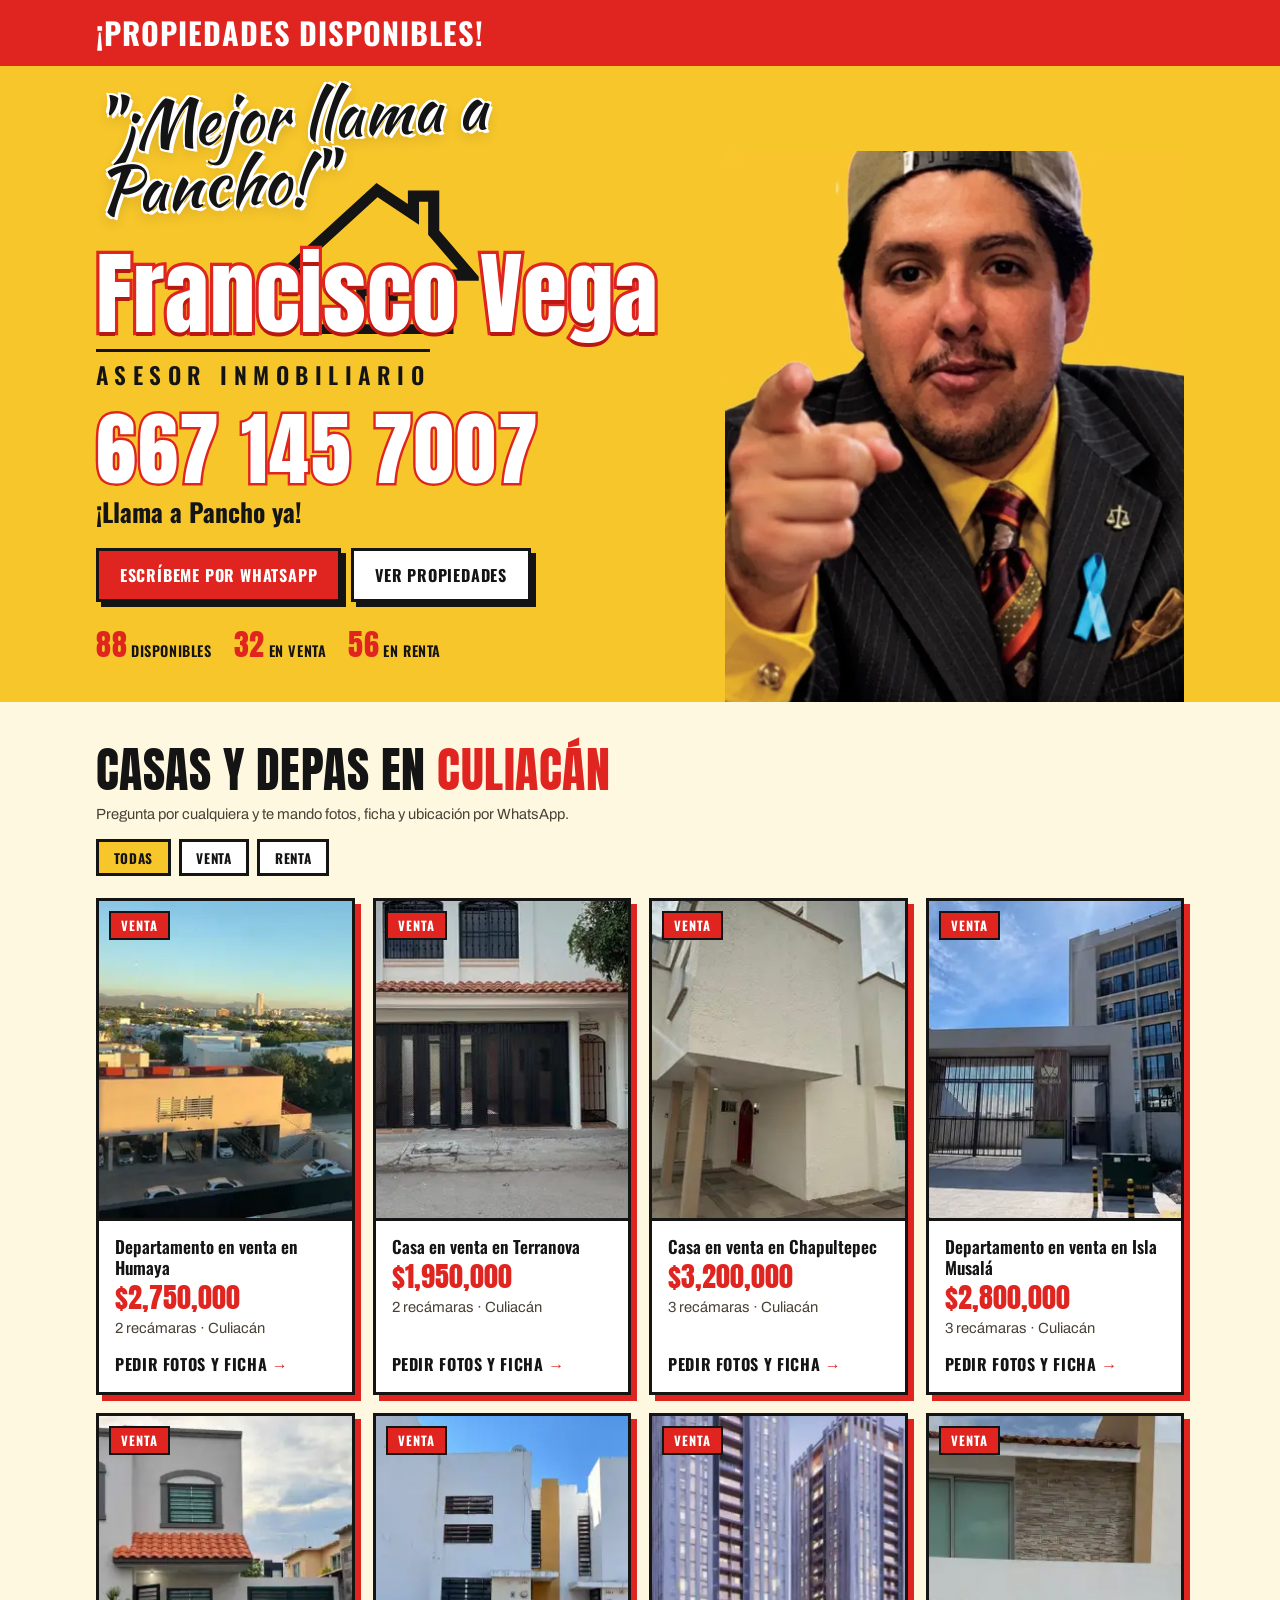
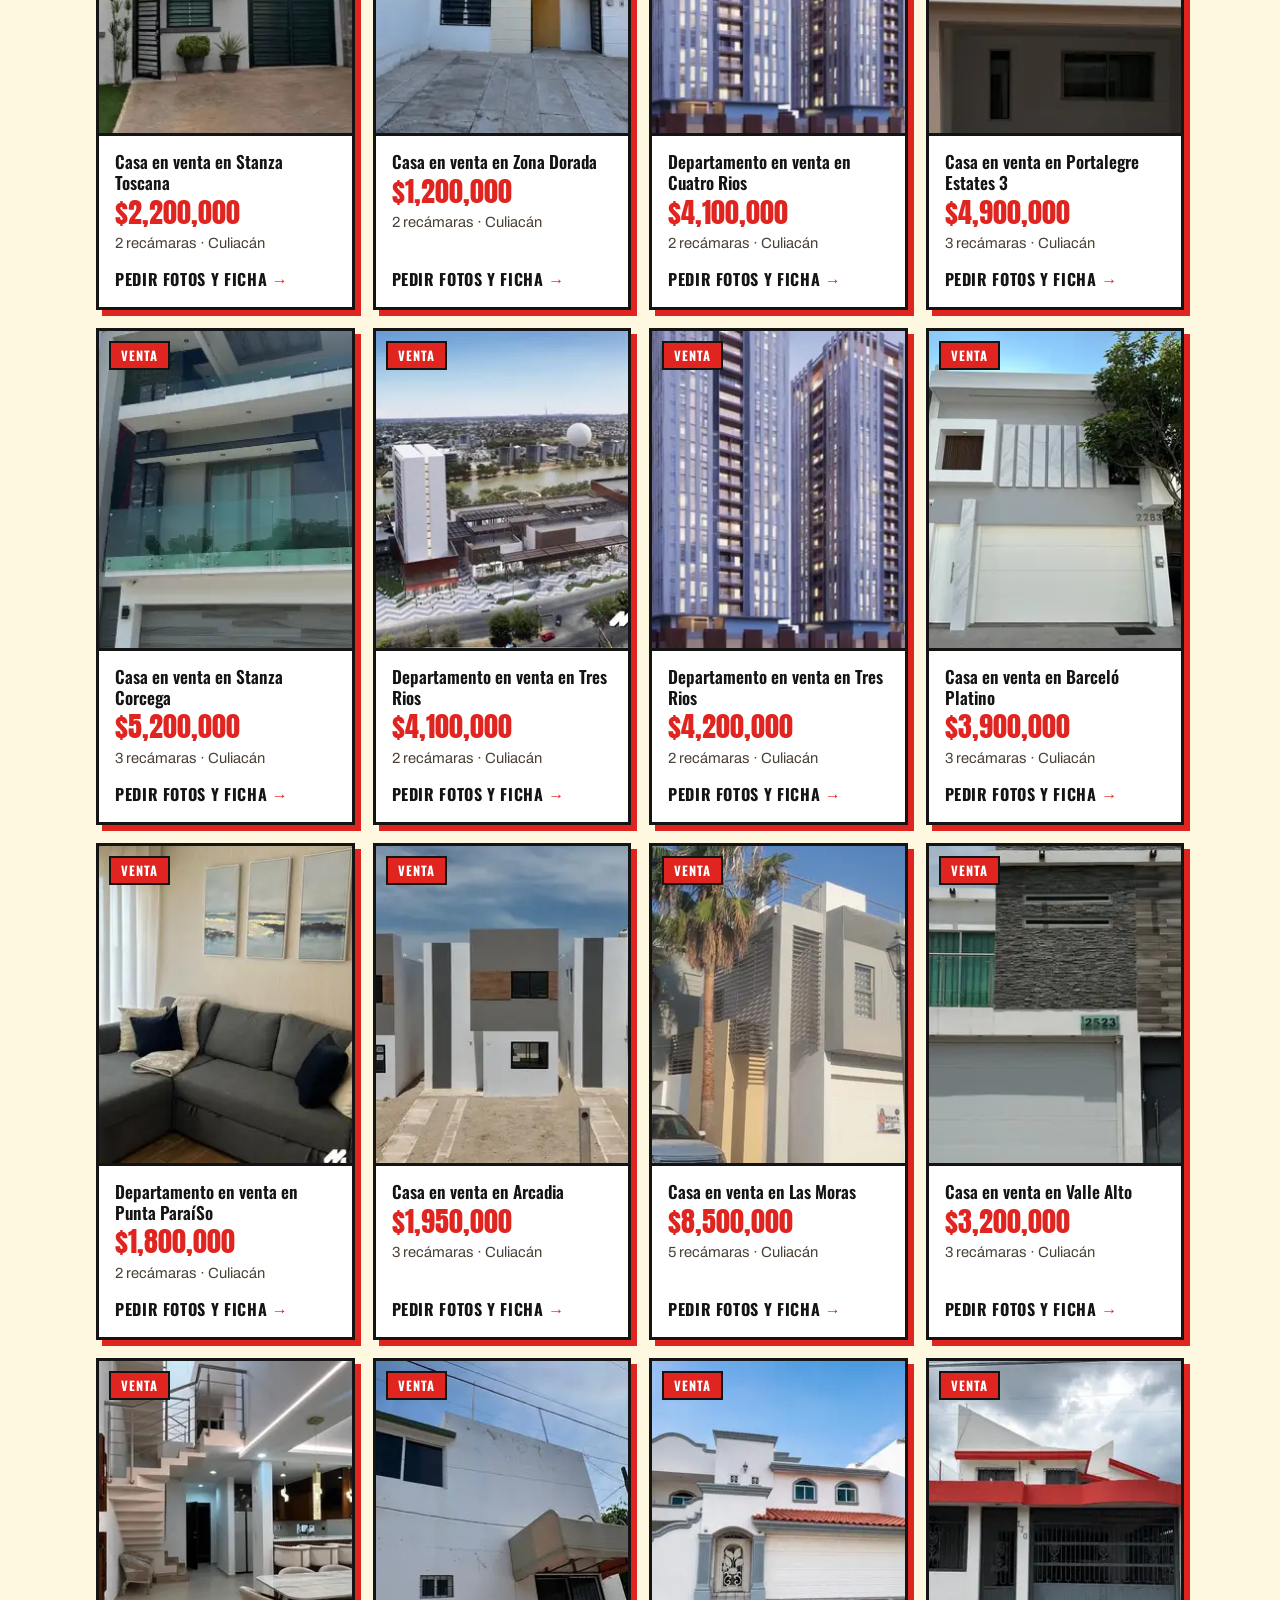
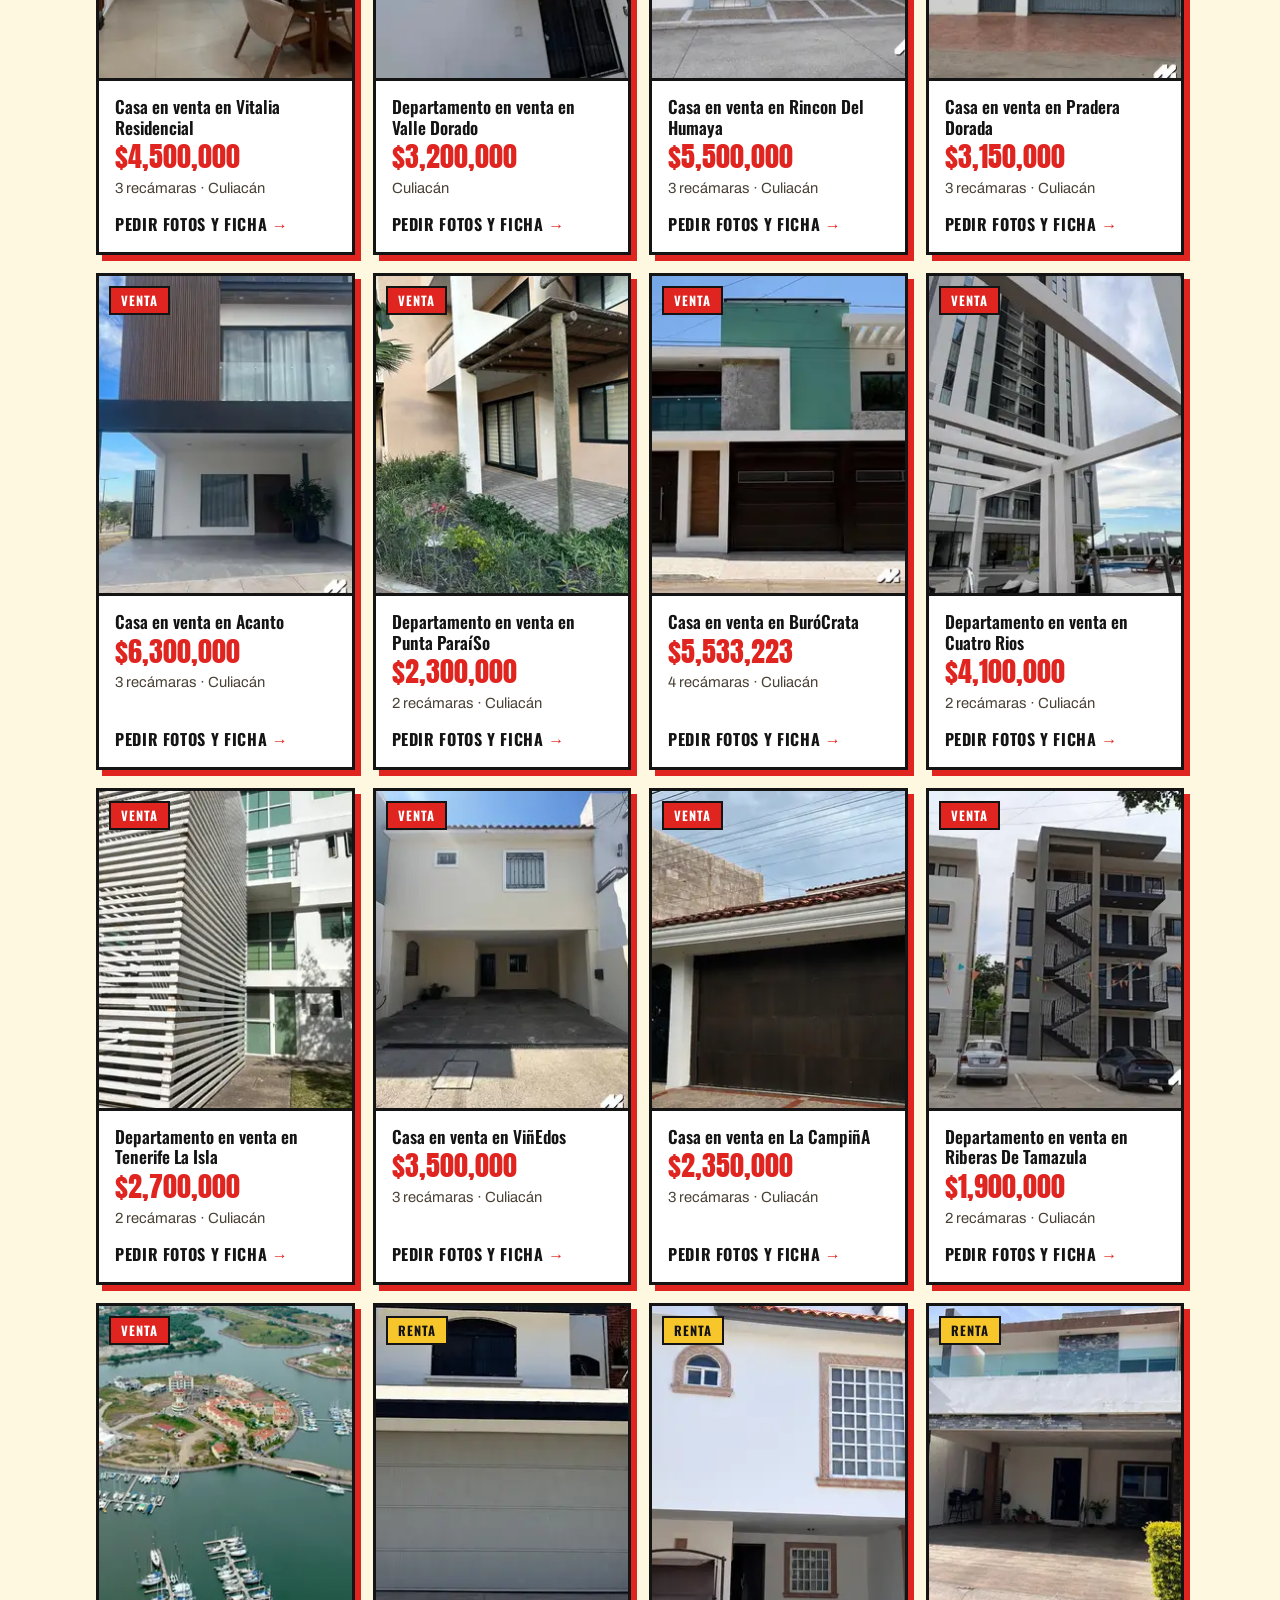
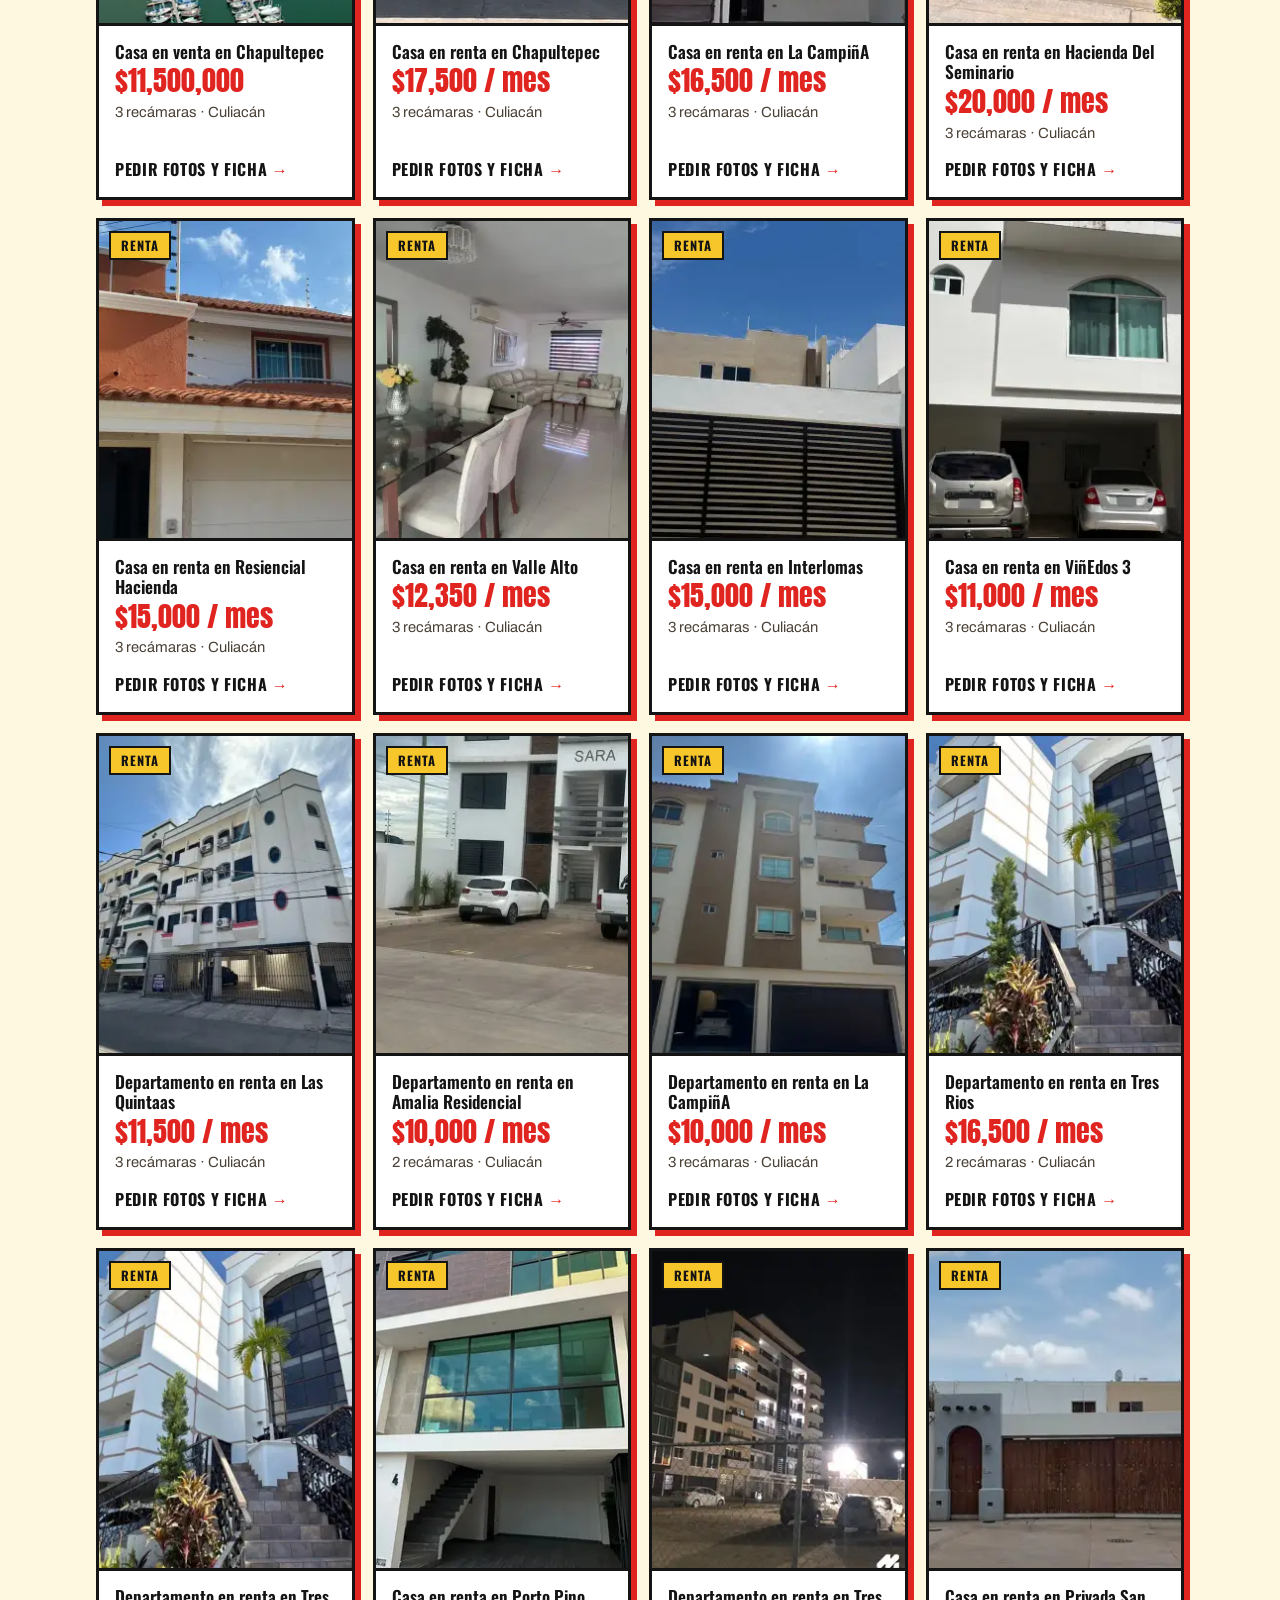
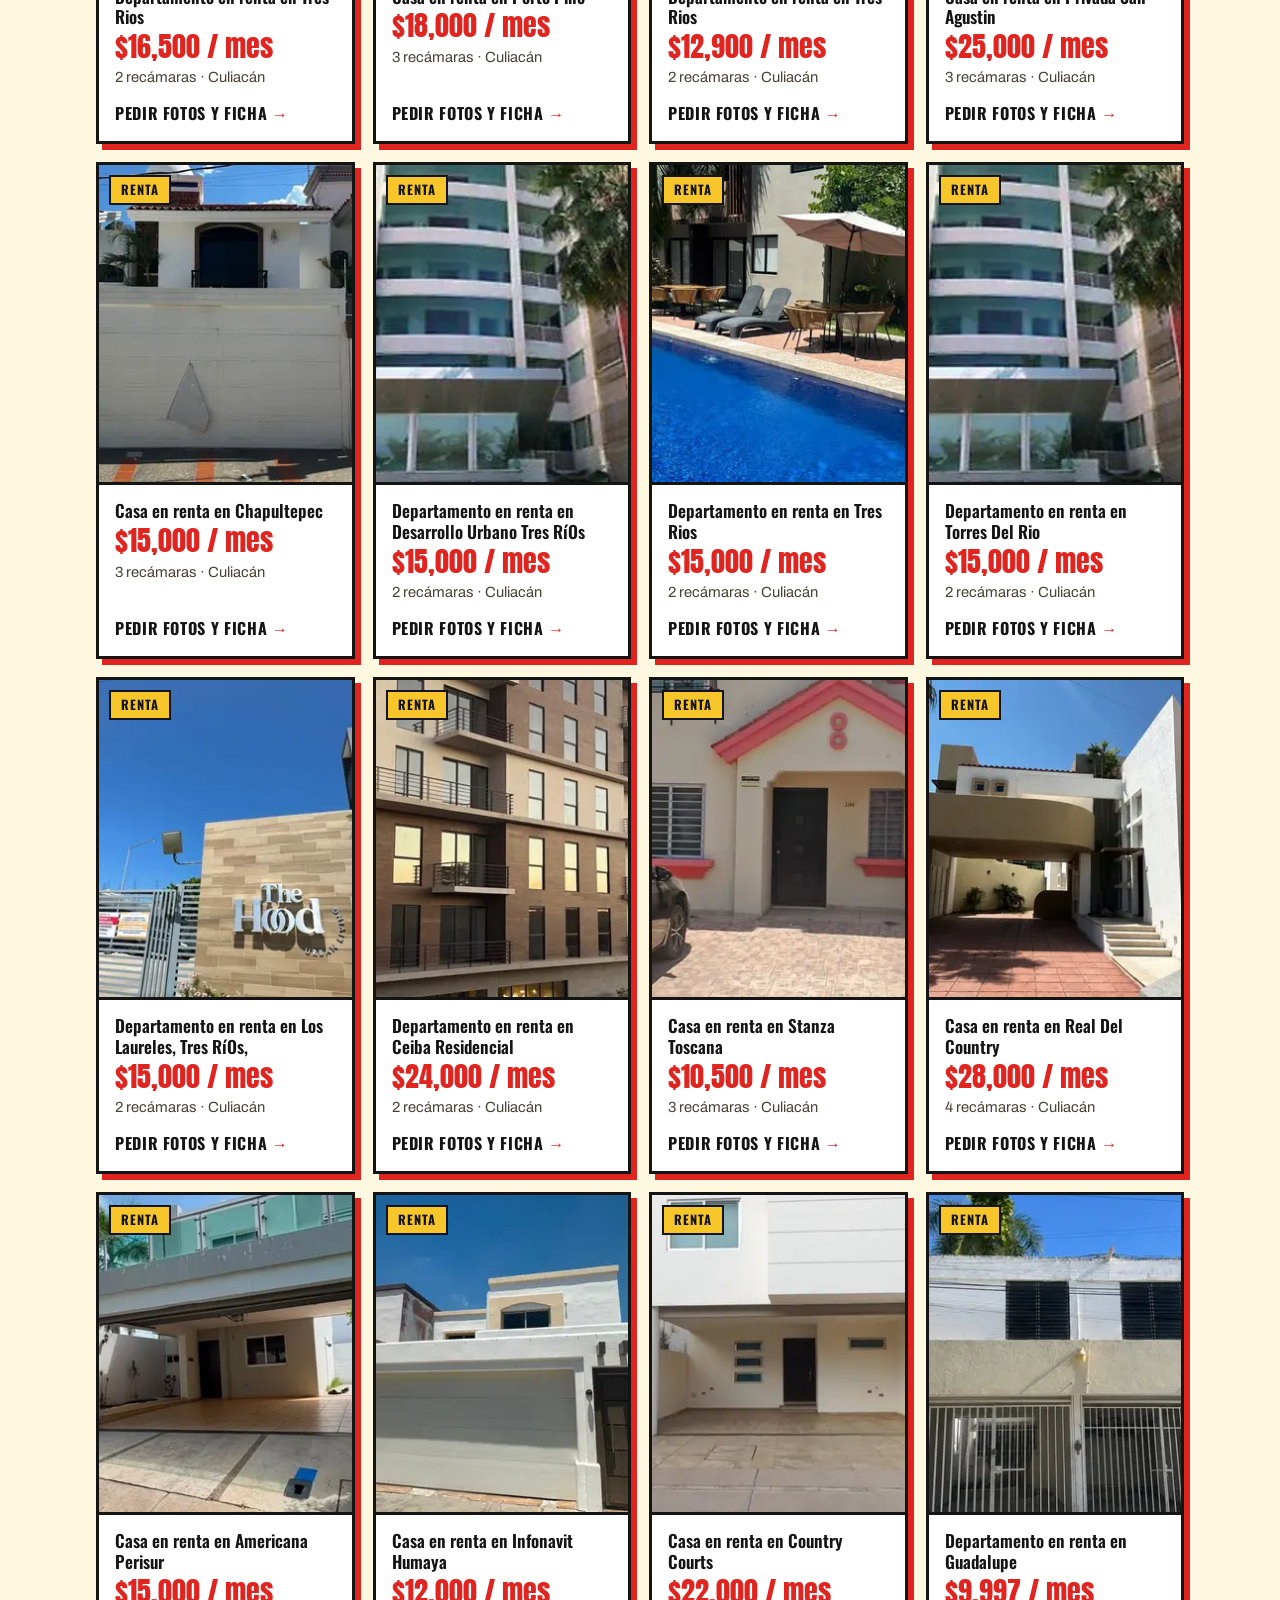
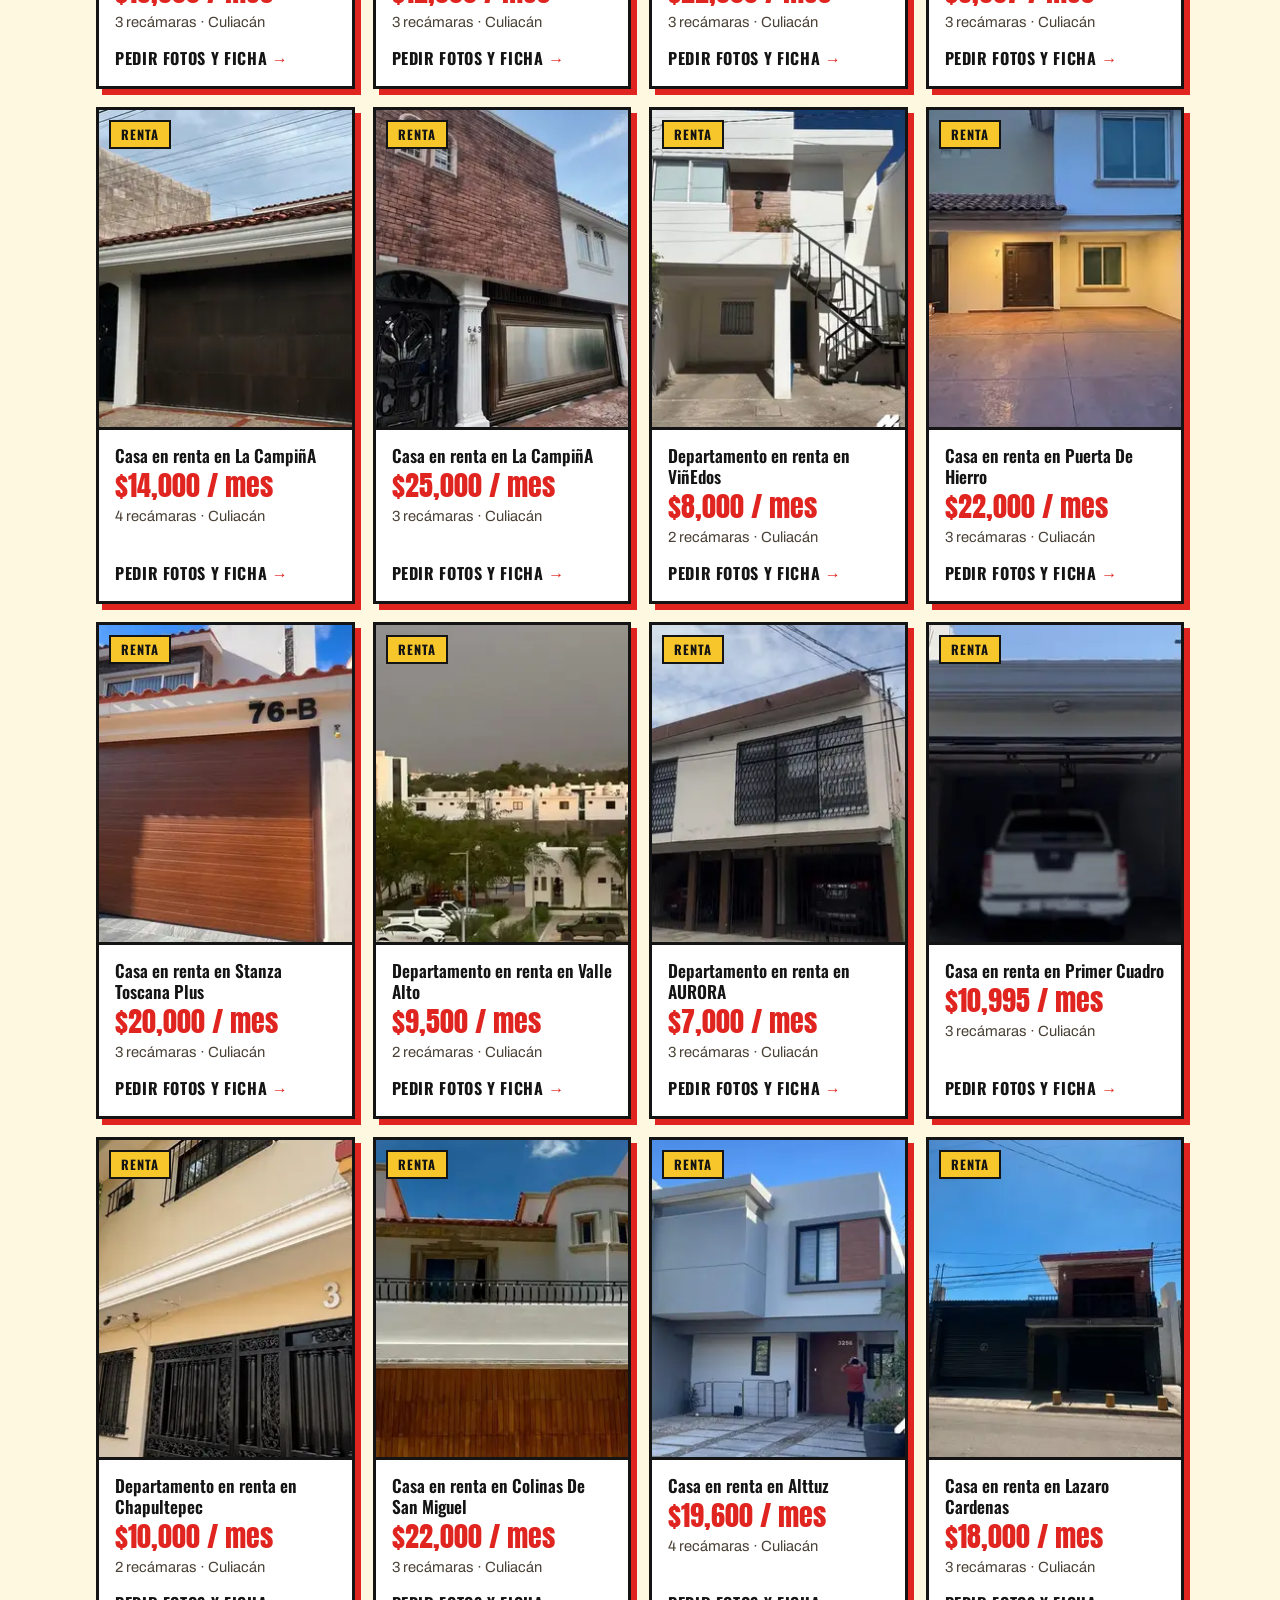
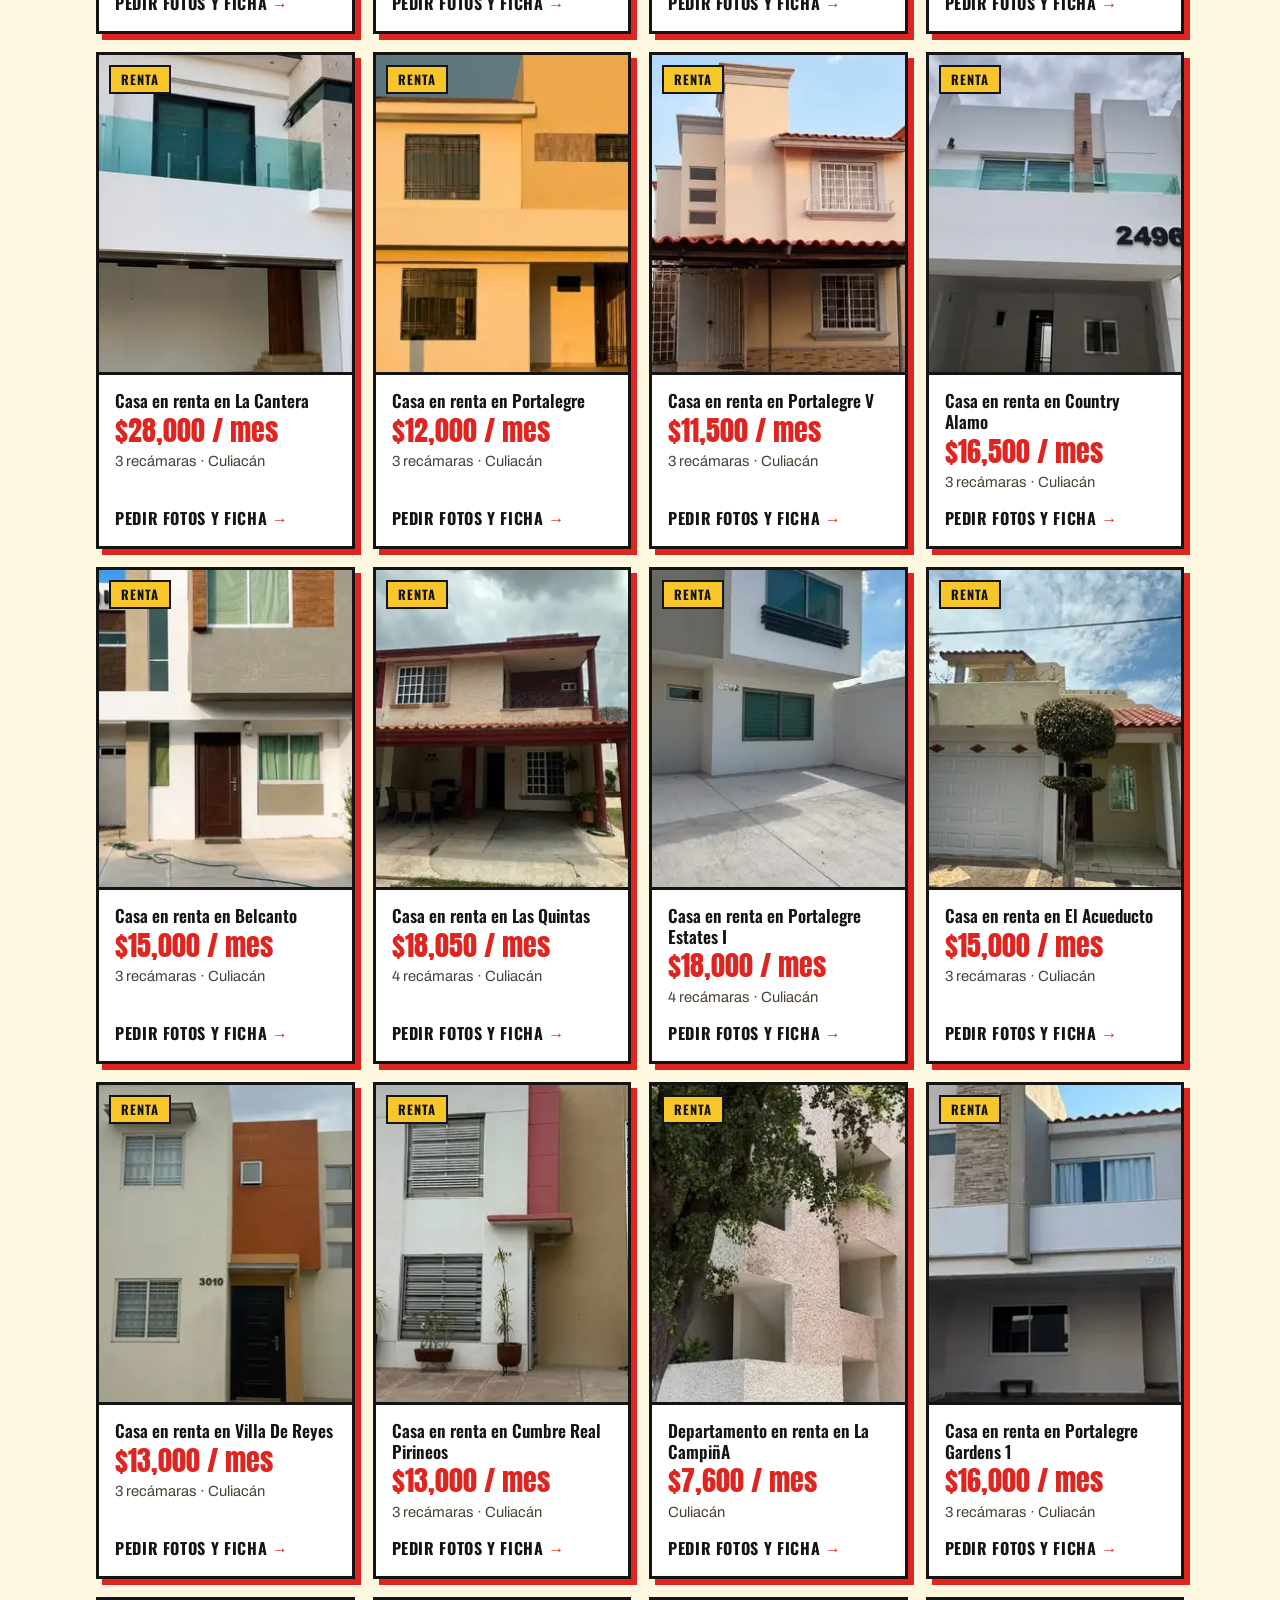
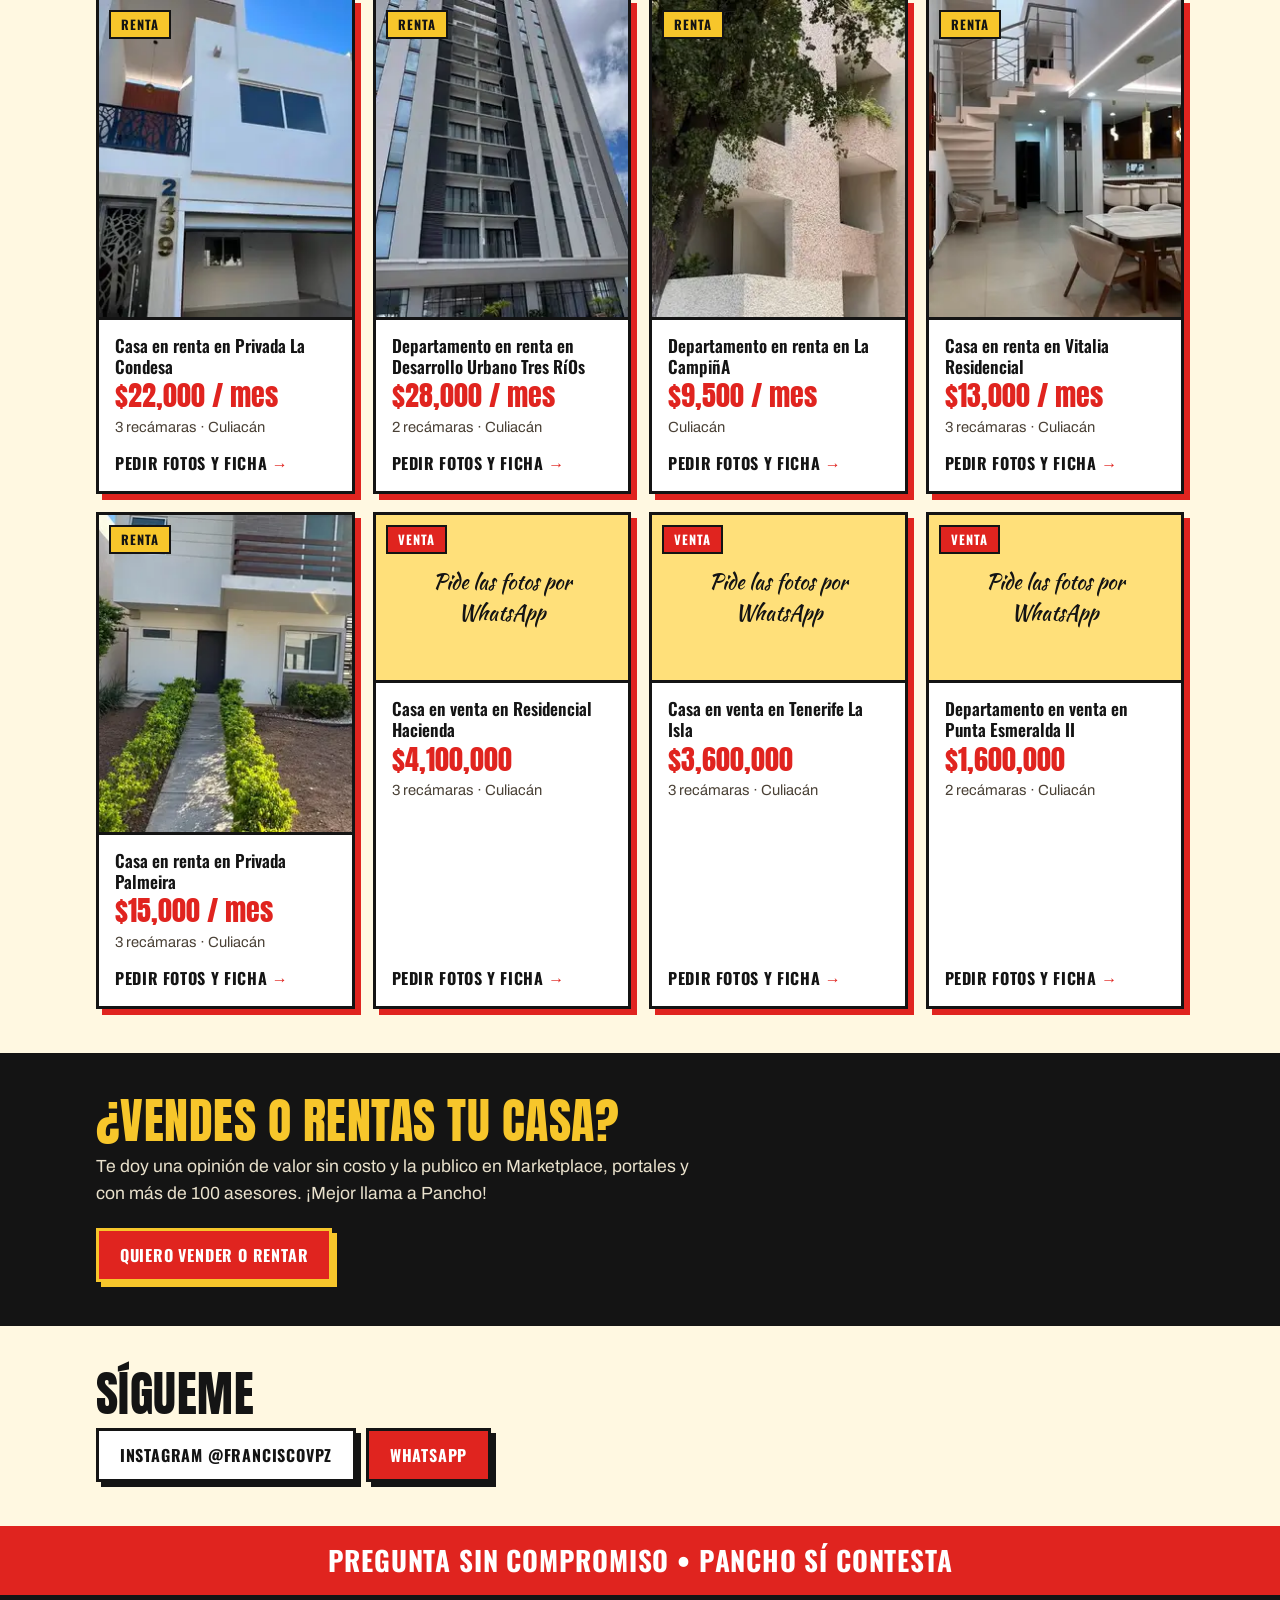
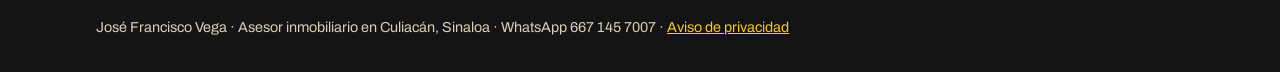
==== commit 31371456: "Add files via upload" ====
--- a/index.html
+++ b/index.html
@@ -7,11 +7,11 @@
 <a class="tel" href="https://wa.me/526671457007?text=Hola%20Pancho%2C%20vengo%20de%20llamaapancho.com" target="_blank" rel="noopener">667 145 7007</a>
 <p class="ya">¡Llama a Pancho ya!</p>
 <div class="botones"><a class="cta" href="https://wa.me/526671457007?text=Hola%20Pancho%2C%20vengo%20de%20llamaapancho.com" target="_blank" rel="noopener">Escríbeme por WhatsApp</a><a class="cta sec" href="#lista">Ver propiedades</a></div>
-<div class="datos"><span><b>89</b>disponibles</span><span><b>32</b>en venta</span><span><b>57</b>en renta</span></div>
+<div class="datos"><span><b>88</b>disponibles</span><span><b>32</b>en venta</span><span><b>56</b>en renta</span></div>
 </div><div class="foto"><img src="pancho.webp" alt="Francisco Vega, asesor inmobiliario, señalando" width="640" height="784"></div></div></header>
 <main><section><div class="w"><h2>Casas y depas en <span class="marca">Culiacán</span></h2><p class="meta">Pregunta por cualquiera y te mando fotos, ficha y ubicación por WhatsApp.</p>
 <div class="filtros" role="group" aria-label="Filtrar"><button aria-pressed="true" data-f="">Todas</button><button aria-pressed="false" data-f="Venta">Venta</button><button aria-pressed="false" data-f="Renta">Renta</button></div>
-<div class="grid" id="lista"><article class="p" data-op="Venta"><img src="foto-p1.webp" alt="Departamento en venta en Humaya" loading="lazy" width="480" height="320"><span class="op v">Venta</span><h3>Departamento en venta en Humaya</h3><p class="precio">$2,750,000</p><p class="meta">2 recámaras · Culiacán</p><a class="mini" href="https://wa.me/526671457007?text=Hola%20Pancho%2C%20vi%20en%20llamaapancho.com%3A%20Departamento%20en%20venta%20en%20Humaya%20(%242%2C750%2C000).%20%C2%BFSigue%20disponible%3F" target="_blank" rel="noopener">Pedir fotos y ficha</a></article><article class="p" data-op="Venta"><img src="foto-p4.webp" alt="Casa en venta en Terranova" loading="lazy" width="480" height="320"><span class="op v">Venta</span><h3>Casa en venta en Terranova</h3><p class="precio">$1,950,000</p><p class="meta">2 recámaras · Culiacán</p><a class="mini" href="https://wa.me/526671457007?text=Hola%20Pancho%2C%20vi%20en%20llamaapancho.com%3A%20Casa%20en%20venta%20en%20Terranova%20(%241%2C950%2C000).%20%C2%BFSigue%20disponible%3F" target="_blank" rel="noopener">Pedir fotos y ficha</a></article><article class="p" data-op="Venta"><img src="foto-p5.webp" alt="Casa en venta en Chapultepec" loading="lazy" width="480" height="320"><span class="op v">Venta</span><h3>Casa en venta en Chapultepec</h3><p class="precio">$3,200,000</p><p class="meta">3 recámaras · Culiacán</p><a class="mini" href="https://wa.me/526671457007?text=Hola%20Pancho%2C%20vi%20en%20llamaapancho.com%3A%20Casa%20en%20venta%20en%20Chapultepec%20(%243%2C200%2C000).%20%C2%BFSigue%20disponible%3F" target="_blank" rel="noopener">Pedir fotos y ficha</a></article><article class="p" data-op="Venta"><img src="foto-p6.webp" alt="Departamento en venta en Isla Musalá" loading="lazy" width="480" height="320"><span class="op v">Venta</span><h3>Departamento en venta en Isla Musalá</h3><p class="precio">$2,800,000</p><p class="meta">3 recámaras · Culiacán</p><a class="mini" href="https://wa.me/526671457007?text=Hola%20Pancho%2C%20vi%20en%20llamaapancho.com%3A%20Departamento%20en%20venta%20en%20Isla%20Musal%C3%A1%20(%242%2C800%2C000).%20%C2%BFSigue%20disponible%3F" target="_blank" rel="noopener">Pedir fotos y ficha</a></article><article class="p" data-op="Venta"><img src="foto-p8.webp" alt="Casa en venta en Stanza Toscana" loading="lazy" width="480" height="320"><span class="op v">Venta</span><h3>Casa en venta en Stanza Toscana</h3><p class="precio">$2,200,000</p><p class="meta">2 recámaras · Culiacán</p><a class="mini" href="https://wa.me/526671457007?text=Hola%20Pancho%2C%20vi%20en%20llamaapancho.com%3A%20Casa%20en%20venta%20en%20Stanza%20Toscana%20(%242%2C200%2C000).%20%C2%BFSigue%20disponible%3F" target="_blank" rel="noopener">Pedir fotos y ficha</a></article><article class="p" data-op="Venta"><img src="foto-p10.webp" alt="Casa en venta en Zona Dorada" loading="lazy" width="480" height="320"><span class="op v">Venta</span><h3>Casa en venta en Zona Dorada</h3><p class="precio">$1,200,000</p><p class="meta">2 recámaras · Culiacán</p><a class="mini" href="https://wa.me/526671457007?text=Hola%20Pancho%2C%20vi%20en%20llamaapancho.com%3A%20Casa%20en%20venta%20en%20Zona%20Dorada%20(%241%2C200%2C000).%20%C2%BFSigue%20disponible%3F" target="_blank" rel="noopener">Pedir fotos y ficha</a></article><article class="p" data-op="Venta"><img src="foto-p14.webp" alt="Departamento en venta en Cuatro Rios" loading="lazy" width="480" height="320"><span class="op v">Venta</span><h3>Departamento en venta en Cuatro Rios</h3><p class="precio">$4,100,000</p><p class="meta">2 recámaras · Culiacán</p><a class="mini" href="https://wa.me/526671457007?text=Hola%20Pancho%2C%20vi%20en%20llamaapancho.com%3A%20Departamento%20en%20venta%20en%20Cuatro%20Rios%20(%244%2C100%2C000).%20%C2%BFSigue%20disponible%3F" target="_blank" rel="noopener">Pedir fotos y ficha</a></article><article class="p" data-op="Venta"><img src="foto-p18.webp" alt="Casa en venta en Portalegre Estates 3" loading="lazy" width="480" height="320"><span class="op v">Venta</span><h3>Casa en venta en Portalegre Estates 3</h3><p class="precio">$4,900,000</p><p class="meta">3 recámaras · Culiacán</p><a class="mini" href="https://wa.me/526671457007?text=Hola%20Pancho%2C%20vi%20en%20llamaapancho.com%3A%20Casa%20en%20venta%20en%20Portalegre%20Estates%203%20(%244%2C900%2C000).%20%C2%BFSigue%20disponible%3F" target="_blank" rel="noopener">Pedir fotos y ficha</a></article><article class="p" data-op="Venta"><img src="foto-p19.webp" alt="Casa en venta en Stanza Corcega" loading="lazy" width="480" height="320"><span class="op v">Venta</span><h3>Casa en venta en Stanza Corcega</h3><p class="precio">$5,200,000</p><p class="meta">3 recámaras · Culiacán</p><a class="mini" href="https://wa.me/526671457007?text=Hola%20Pancho%2C%20vi%20en%20llamaapancho.com%3A%20Casa%20en%20venta%20en%20Stanza%20Corcega%20(%245%2C200%2C000).%20%C2%BFSigue%20disponible%3F" target="_blank" rel="noopener">Pedir fotos y ficha</a></article><article class="p" data-op="Venta"><img src="foto-p22.webp" alt="Departamento en venta en Tres Rios" loading="lazy" width="480" height="320"><span class="op v">Venta</span><h3>Departamento en venta en Tres Rios</h3><p class="precio">$4,100,000</p><p class="meta">2 recámaras · Culiacán</p><a class="mini" href="https://wa.me/526671457007?text=Hola%20Pancho%2C%20vi%20en%20llamaapancho.com%3A%20Departamento%20en%20venta%20en%20Tres%20Rios%20(%244%2C100%2C000).%20%C2%BFSigue%20disponible%3F" target="_blank" rel="noopener">Pedir fotos y ficha</a></article><article class="p" data-op="Venta"><img src="foto-p23.webp" alt="Departamento en venta en Tres Rios" loading="lazy" width="480" height="320"><span class="op v">Venta</span><h3>Departamento en venta en Tres Rios</h3><p class="precio">$4,200,000</p><p class="meta">2 recámaras · Culiacán</p><a class="mini" href="https://wa.me/526671457007?text=Hola%20Pancho%2C%20vi%20en%20llamaapancho.com%3A%20Departamento%20en%20venta%20en%20Tres%20Rios%20(%244%2C200%2C000).%20%C2%BFSigue%20disponible%3F" target="_blank" rel="noopener">Pedir fotos y ficha</a></article><article class="p" data-op="Venta"><img src="foto-p24.webp" alt="Casa en venta en Barceló Platino" loading="lazy" width="480" height="320"><span class="op v">Venta</span><h3>Casa en venta en Barceló Platino</h3><p class="precio">$3,900,000</p><p class="meta">3 recámaras · Culiacán</p><a class="mini" href="https://wa.me/526671457007?text=Hola%20Pancho%2C%20vi%20en%20llamaapancho.com%3A%20Casa%20en%20venta%20en%20Barcel%C3%B3%20Platino%20(%243%2C900%2C000).%20%C2%BFSigue%20disponible%3F" target="_blank" rel="noopener">Pedir fotos y ficha</a></article><article class="p" data-op="Venta"><img src="foto-p30.webp" alt="Departamento en venta en Punta ParaíSo" loading="lazy" width="480" height="320"><span class="op v">Venta</span><h3>Departamento en venta en Punta ParaíSo</h3><p class="precio">$1,800,000</p><p class="meta">2 recámaras · Culiacán</p><a class="mini" href="https://wa.me/526671457007?text=Hola%20Pancho%2C%20vi%20en%20llamaapancho.com%3A%20Departamento%20en%20venta%20en%20Punta%20Para%C3%ADSo%20(%241%2C800%2C000).%20%C2%BFSigue%20disponible%3F" target="_blank" rel="noopener">Pedir fotos y ficha</a></article><article class="p" data-op="Venta"><img src="foto-p43.webp" alt="Casa en venta en Arcadia" loading="lazy" width="480" height="320"><span class="op v">Venta</span><h3>Casa en venta en Arcadia</h3><p class="precio">$1,950,000</p><p class="meta">3 recámaras · Culiacán</p><a class="mini" href="https://wa.me/526671457007?text=Hola%20Pancho%2C%20vi%20en%20llamaapancho.com%3A%20Casa%20en%20venta%20en%20Arcadia%20(%241%2C950%2C000).%20%C2%BFSigue%20disponible%3F" target="_blank" rel="noopener">Pedir fotos y ficha</a></article><article class="p" data-op="Venta"><img src="foto-p44.webp" alt="Casa en venta en Las Moras" loading="lazy" width="480" height="320"><span class="op v">Venta</span><h3>Casa en venta en Las Moras</h3><p class="precio">$8,500,000</p><p class="meta">5 recámaras · Culiacán</p><a class="mini" href="https://wa.me/526671457007?text=Hola%20Pancho%2C%20vi%20en%20llamaapancho.com%3A%20Casa%20en%20venta%20en%20Las%20Moras%20(%248%2C500%2C000).%20%C2%BFSigue%20disponible%3F" target="_blank" rel="noopener">Pedir fotos y ficha</a></article><article class="p" data-op="Venta"><img src="foto-p48.webp" alt="Casa en venta en Valle Alto" loading="lazy" width="480" height="320"><span class="op v">Venta</span><h3>Casa en venta en Valle Alto</h3><p class="precio">$3,200,000</p><p class="meta">3 recámaras · Culiacán</p><a class="mini" href="https://wa.me/526671457007?text=Hola%20Pancho%2C%20vi%20en%20llamaapancho.com%3A%20Casa%20en%20venta%20en%20Valle%20Alto%20(%243%2C200%2C000).%20%C2%BFSigue%20disponible%3F" target="_blank" rel="noopener">Pedir fotos y ficha</a></article><article class="p" data-op="Venta"><img src="foto-p54.webp" alt="Casa en venta en Vitalia Residencial" loading="lazy" width="480" height="320"><span class="op v">Venta</span><h3>Casa en venta en Vitalia Residencial</h3><p class="precio">$4,500,000</p><p class="meta">3 recámaras · Culiacán</p><a class="mini" href="https://wa.me/526671457007?text=Hola%20Pancho%2C%20vi%20en%20llamaapancho.com%3A%20Casa%20en%20venta%20en%20Vitalia%20Residencial%20(%244%2C500%2C000).%20%C2%BFSigue%20disponible%3F" target="_blank" rel="noopener">Pedir fotos y ficha</a></article><article class="p" data-op="Venta"><img src="foto-p55.webp" alt="Departamento en venta en Valle Dorado" loading="lazy" width="480" height="320"><span class="op v">Venta</span><h3>Departamento en venta en Valle Dorado</h3><p class="precio">$3,200,000</p><p class="meta">Culiacán</p><a class="mini" href="https://wa.me/526671457007?text=Hola%20Pancho%2C%20vi%20en%20llamaapancho.com%3A%20Departamento%20en%20venta%20en%20Valle%20Dorado%20(%243%2C200%2C000).%20%C2%BFSigue%20disponible%3F" target="_blank" rel="noopener">Pedir fotos y ficha</a></article><article class="p" data-op="Venta"><img src="foto-p56.webp" alt="Casa en venta en Rincon Del Humaya" loading="lazy" width="480" height="320"><span class="op v">Venta</span><h3>Casa en venta en Rincon Del Humaya</h3><p class="precio">$5,500,000</p><p class="meta">3 recámaras · Culiacán</p><a class="mini" href="https://wa.me/526671457007?text=Hola%20Pancho%2C%20vi%20en%20llamaapancho.com%3A%20Casa%20en%20venta%20en%20Rincon%20Del%20Humaya%20(%245%2C500%2C000).%20%C2%BFSigue%20disponible%3F" target="_blank" rel="noopener">Pedir fotos y ficha</a></article><article class="p" data-op="Venta"><img src="foto-p62.webp" alt="Casa en venta en Pradera Dorada" loading="lazy" width="480" height="320"><span class="op v">Venta</span><h3>Casa en venta en Pradera Dorada</h3><p class="precio">$3,150,000</p><p class="meta">3 recámaras · Culiacán</p><a class="mini" href="https://wa.me/526671457007?text=Hola%20Pancho%2C%20vi%20en%20llamaapancho.com%3A%20Casa%20en%20venta%20en%20Pradera%20Dorada%20(%243%2C150%2C000).%20%C2%BFSigue%20disponible%3F" target="_blank" rel="noopener">Pedir fotos y ficha</a></article><article class="p" data-op="Venta"><img src="foto-p64.webp" alt="Casa en venta en Acanto" loading="lazy" width="480" height="320"><span class="op v">Venta</span><h3>Casa en venta en Acanto</h3><p class="precio">$6,300,000</p><p class="meta">3 recámaras · Culiacán</p><a class="mini" href="https://wa.me/526671457007?text=Hola%20Pancho%2C%20vi%20en%20llamaapancho.com%3A%20Casa%20en%20venta%20en%20Acanto%20(%246%2C300%2C000).%20%C2%BFSigue%20disponible%3F" target="_blank" rel="noopener">Pedir fotos y ficha</a></article><article class="p" data-op="Venta"><img src="foto-p66.webp" alt="Departamento en venta en Punta ParaíSo" loading="lazy" width="480" height="320"><span class="op v">Venta</span><h3>Departamento en venta en Punta ParaíSo</h3><p class="precio">$2,300,000</p><p class="meta">2 recámaras · Culiacán</p><a class="mini" href="https://wa.me/526671457007?text=Hola%20Pancho%2C%20vi%20en%20llamaapancho.com%3A%20Departamento%20en%20venta%20en%20Punta%20Para%C3%ADSo%20(%242%2C300%2C000).%20%C2%BFSigue%20disponible%3F" target="_blank" rel="noopener">Pedir fotos y ficha</a></article><article class="p" data-op="Venta"><img src="foto-p76.webp" alt="Casa en venta en BuróCrata" loading="lazy" width="480" height="320"><span class="op v">Venta</span><h3>Casa en venta en BuróCrata</h3><p class="precio">$5,533,223</p><p class="meta">4 recámaras · Culiacán</p><a class="mini" href="https://wa.me/526671457007?text=Hola%20Pancho%2C%20vi%20en%20llamaapancho.com%3A%20Casa%20en%20venta%20en%20Bur%C3%B3Crata%20(%245%2C533%2C223).%20%C2%BFSigue%20disponible%3F" target="_blank" rel="noopener">Pedir fotos y ficha</a></article><article class="p" data-op="Venta"><img src="foto-p79.webp" alt="Departamento en venta en Cuatro Rios" loading="lazy" width="480" height="320"><span class="op v">Venta</span><h3>Departamento en venta en Cuatro Rios</h3><p class="precio">$4,100,000</p><p class="meta">2 recámaras · Culiacán</p><a class="mini" href="https://wa.me/526671457007?text=Hola%20Pancho%2C%20vi%20en%20llamaapancho.com%3A%20Departamento%20en%20venta%20en%20Cuatro%20Rios%20(%244%2C100%2C000).%20%C2%BFSigue%20disponible%3F" target="_blank" rel="noopener">Pedir fotos y ficha</a></article><article class="p" data-op="Venta"><img src="foto-p80.webp" alt="Departamento en venta en Tenerife La Isla" loading="lazy" width="480" height="320"><span class="op v">Venta</span><h3>Departamento en venta en Tenerife La Isla</h3><p class="precio">$2,700,000</p><p class="meta">2 recámaras · Culiacán</p><a class="mini" href="https://wa.me/526671457007?text=Hola%20Pancho%2C%20vi%20en%20llamaapancho.com%3A%20Departamento%20en%20venta%20en%20Tenerife%20La%20Isla%20(%242%2C700%2C000).%20%C2%BFSigue%20disponible%3F" target="_blank" rel="noopener">Pedir fotos y ficha</a></article><article class="p" data-op="Venta"><img src="foto-p81.webp" alt="Casa en venta en ViñEdos" loading="lazy" width="480" height="320"><span class="op v">Venta</span><h3>Casa en venta en ViñEdos</h3><p class="precio">$3,500,000</p><p class="meta">3 recámaras · Culiacán</p><a class="mini" href="https://wa.me/526671457007?text=Hola%20Pancho%2C%20vi%20en%20llamaapancho.com%3A%20Casa%20en%20venta%20en%20Vi%C3%B1Edos%20(%243%2C500%2C000).%20%C2%BFSigue%20disponible%3F" target="_blank" rel="noopener">Pedir fotos y ficha</a></article><article class="p" data-op="Venta"><img src="foto-p82.webp" alt="Casa en venta en La CampiñA" loading="lazy" width="480" height="320"><span class="op v">Venta</span><h3>Casa en venta en La CampiñA</h3><p class="precio">$2,350,000</p><p class="meta">3 recámaras · Culiacán</p><a class="mini" href="https://wa.me/526671457007?text=Hola%20Pancho%2C%20vi%20en%20llamaapancho.com%3A%20Casa%20en%20venta%20en%20La%20Campi%C3%B1A%20(%242%2C350%2C000).%20%C2%BFSigue%20disponible%3F" target="_blank" rel="noopener">Pedir fotos y ficha</a></article><article class="p" data-op="Venta"><img src="foto-p85.webp" alt="Departamento en venta en Riberas De Tamazula" loading="lazy" width="480" height="320"><span class="op v">Venta</span><h3>Departamento en venta en Riberas De Tamazula</h3><p class="precio">$1,900,000</p><p class="meta">2 recámaras · Culiacán</p><a class="mini" href="https://wa.me/526671457007?text=Hola%20Pancho%2C%20vi%20en%20llamaapancho.com%3A%20Departamento%20en%20venta%20en%20Riberas%20De%20Tamazula%20(%241%2C900%2C000).%20%C2%BFSigue%20disponible%3F" target="_blank" rel="noopener">Pedir fotos y ficha</a></article><article class="p" data-op="Venta"><img src="foto-p87.webp" alt="Casa en venta en Chapultepec" loading="lazy" width="480" height="320"><span class="op v">Venta</span><h3>Casa en venta en Chapultepec</h3><p class="precio">$11,500,000</p><p class="meta">3 recámaras · Culiacán</p><a class="mini" href="https://wa.me/526671457007?text=Hola%20Pancho%2C%20vi%20en%20llamaapancho.com%3A%20Casa%20en%20venta%20en%20Chapultepec%20(%2411%2C500%2C000).%20%C2%BFSigue%20disponible%3F" target="_blank" rel="noopener">Pedir fotos y ficha</a></article><article class="p" data-op="Renta"><img src="foto-p2.webp" alt="Casa en renta en Chapultepec" loading="lazy" width="480" height="320"><span class="op r">Renta</span><h3>Casa en renta en Chapultepec</h3><p class="precio">$17,500 / mes</p><p class="meta">3 recámaras · Culiacán</p><a class="mini" href="https://wa.me/526671457007?text=Hola%20Pancho%2C%20vi%20en%20llamaapancho.com%3A%20Casa%20en%20renta%20en%20Chapultepec%20(%2417%2C500%20%2F%20mes).%20%C2%BFSigue%20disponible%3F" target="_blank" rel="noopener">Pedir fotos y ficha</a></article><article class="p" data-op="Renta"><img src="foto-p3.webp" alt="Casa en renta en La CampiñA" loading="lazy" width="480" height="320"><span class="op r">Renta</span><h3>Casa en renta en La CampiñA</h3><p class="precio">$16,500 / mes</p><p class="meta">3 recámaras · Culiacán</p><a class="mini" href="https://wa.me/526671457007?text=Hola%20Pancho%2C%20vi%20en%20llamaapancho.com%3A%20Casa%20en%20renta%20en%20La%20Campi%C3%B1A%20(%2416%2C500%20%2F%20mes).%20%C2%BFSigue%20disponible%3F" target="_blank" rel="noopener">Pedir fotos y ficha</a></article><article class="p" data-op="Renta"><img src="foto-p7.webp" alt="Casa en renta en Hacienda Del Seminario" loading="lazy" width="480" height="320"><span class="op r">Renta</span><h3>Casa en renta en Hacienda Del Seminario</h3><p class="precio">$20,000 / mes</p><p class="meta">3 recámaras · Culiacán</p><a class="mini" href="https://wa.me/526671457007?text=Hola%20Pancho%2C%20vi%20en%20llamaapancho.com%3A%20Casa%20en%20renta%20en%20Hacienda%20Del%20Seminario%20(%2420%2C000%20%2F%20mes).%20%C2%BFSigue%20disponible%3F" target="_blank" rel="noopener">Pedir fotos y ficha</a></article><article class="p" data-op="Renta"><img src="foto-p9.webp" alt="Casa en renta en Resiencial Hacienda" loading="lazy" width="480" height="320"><span class="op r">Renta</span><h3>Casa en renta en Resiencial Hacienda</h3><p class="precio">$15,000 / mes</p><p class="meta">3 recámaras · Culiacán</p><a class="mini" href="https://wa.me/526671457007?text=Hola%20Pancho%2C%20vi%20en%20llamaapancho.com%3A%20Casa%20en%20renta%20en%20Resiencial%20Hacienda%20(%2415%2C000%20%2F%20mes).%20%C2%BFSigue%20disponible%3F" target="_blank" rel="noopener">Pedir fotos y ficha</a></article><article class="p" data-op="Renta"><img src="foto-p11.webp" alt="Casa en renta en Valle Alto" loading="lazy" width="480" height="320"><span class="op r">Renta</span><h3>Casa en renta en Valle Alto</h3><p class="precio">$12,350 / mes</p><p class="meta">3 recámaras · Culiacán</p><a class="mini" href="https://wa.me/526671457007?text=Hola%20Pancho%2C%20vi%20en%20llamaapancho.com%3A%20Casa%20en%20renta%20en%20Valle%20Alto%20(%2412%2C350%20%2F%20mes).%20%C2%BFSigue%20disponible%3F" target="_blank" rel="noopener">Pedir fotos y ficha</a></article><article class="p" data-op="Renta"><img src="foto-p12.webp" alt="Casa en renta en Interlomas" loading="lazy" width="480" height="320"><span class="op r">Renta</span><h3>Casa en renta en Interlomas</h3><p class="precio">$15,000 / mes</p><p class="meta">3 recámaras · Culiacán</p><a class="mini" href="https://wa.me/526671457007?text=Hola%20Pancho%2C%20vi%20en%20llamaapancho.com%3A%20Casa%20en%20renta%20en%20Interlomas%20(%2415%2C000%20%2F%20mes).%20%C2%BFSigue%20disponible%3F" target="_blank" rel="noopener">Pedir fotos y ficha</a></article><article class="p" data-op="Renta"><img src="foto-p13.webp" alt="Casa en renta en ViñEdos 3" loading="lazy" width="480" height="320"><span class="op r">Renta</span><h3>Casa en renta en ViñEdos 3</h3><p class="precio">$11,000 / mes</p><p class="meta">3 recámaras · Culiacán</p><a class="mini" href="https://wa.me/526671457007?text=Hola%20Pancho%2C%20vi%20en%20llamaapancho.com%3A%20Casa%20en%20renta%20en%20Vi%C3%B1Edos%203%20(%2411%2C000%20%2F%20mes).%20%C2%BFSigue%20disponible%3F" target="_blank" rel="noopener">Pedir fotos y ficha</a></article><article class="p" data-op="Renta"><img src="foto-p15.webp" alt="Departamento en renta en Las Quintaas" loading="lazy" width="480" height="320"><span class="op r">Renta</span><h3>Departamento en renta en Las Quintaas</h3><p class="precio">$11,500 / mes</p><p class="meta">3 recámaras · Culiacán</p><a class="mini" href="https://wa.me/526671457007?text=Hola%20Pancho%2C%20vi%20en%20llamaapancho.com%3A%20Departamento%20en%20renta%20en%20Las%20Quintaas%20(%2411%2C500%20%2F%20mes).%20%C2%BFSigue%20disponible%3F" target="_blank" rel="noopener">Pedir fotos y ficha</a></article><article class="p" data-op="Renta"><img src="foto-p16.webp" alt="Departamento en renta en Amalia Residencial" loading="lazy" width="480" height="320"><span class="op r">Renta</span><h3>Departamento en renta en Amalia Residencial</h3><p class="precio">$10,000 / mes</p><p class="meta">2 recámaras · Culiacán</p><a class="mini" href="https://wa.me/526671457007?text=Hola%20Pancho%2C%20vi%20en%20llamaapancho.com%3A%20Departamento%20en%20renta%20en%20Amalia%20Residencial%20(%2410%2C000%20%2F%20mes).%20%C2%BFSigue%20disponible%3F" target="_blank" rel="noopener">Pedir fotos y ficha</a></article><article class="p" data-op="Renta"><img src="foto-p17.webp" alt="Departamento en renta en La CampiñA" loading="lazy" width="480" height="320"><span class="op r">Renta</span><h3>Departamento en renta en La CampiñA</h3><p class="precio">$10,000 / mes</p><p class="meta">3 recámaras · Culiacán</p><a class="mini" href="https://wa.me/526671457007?text=Hola%20Pancho%2C%20vi%20en%20llamaapancho.com%3A%20Departamento%20en%20renta%20en%20La%20Campi%C3%B1A%20(%2410%2C000%20%2F%20mes).%20%C2%BFSigue%20disponible%3F" target="_blank" rel="noopener">Pedir fotos y ficha</a></article><article class="p" data-op="Renta"><img src="foto-p20.webp" alt="Departamento en renta en Tres Rios" loading="lazy" width="480" height="320"><span class="op r">Renta</span><h3>Departamento en renta en Tres Rios</h3><p class="precio">$16,500 / mes</p><p class="meta">2 recámaras · Culiacán</p><a class="mini" href="https://wa.me/526671457007?text=Hola%20Pancho%2C%20vi%20en%20llamaapancho.com%3A%20Departamento%20en%20renta%20en%20Tres%20Rios%20(%2416%2C500%20%2F%20mes).%20%C2%BFSigue%20disponible%3F" target="_blank" rel="noopener">Pedir fotos y ficha</a></article><article class="p" data-op="Renta"><img src="foto-p21.webp" alt="Departamento en renta en Tres Rios" loading="lazy" width="480" height="320"><span class="op r">Renta</span><h3>Departamento en renta en Tres Rios</h3><p class="precio">$16,500 / mes</p><p class="meta">2 recámaras · Culiacán</p><a class="mini" href="https://wa.me/526671457007?text=Hola%20Pancho%2C%20vi%20en%20llamaapancho.com%3A%20Departamento%20en%20renta%20en%20Tres%20Rios%20(%2416%2C500%20%2F%20mes).%20%C2%BFSigue%20disponible%3F" target="_blank" rel="noopener">Pedir fotos y ficha</a></article><article class="p" data-op="Renta"><img src="foto-p25.webp" alt="Casa en renta en Porto Pino" loading="lazy" width="480" height="320"><span class="op r">Renta</span><h3>Casa en renta en Porto Pino</h3><p class="precio">$18,000 / mes</p><p class="meta">3 recámaras · Culiacán</p><a class="mini" href="https://wa.me/526671457007?text=Hola%20Pancho%2C%20vi%20en%20llamaapancho.com%3A%20Casa%20en%20renta%20en%20Porto%20Pino%20(%2418%2C000%20%2F%20mes).%20%C2%BFSigue%20disponible%3F" target="_blank" rel="noopener">Pedir fotos y ficha</a></article><article class="p" data-op="Renta"><img src="foto-p26.webp" alt="Departamento en renta en Tres Rios" loading="lazy" width="480" height="320"><span class="op r">Renta</span><h3>Departamento en renta en Tres Rios</h3><p class="precio">$12,900 / mes</p><p class="meta">2 recámaras · Culiacán</p><a class="mini" href="https://wa.me/526671457007?text=Hola%20Pancho%2C%20vi%20en%20llamaapancho.com%3A%20Departamento%20en%20renta%20en%20Tres%20Rios%20(%2412%2C900%20%2F%20mes).%20%C2%BFSigue%20disponible%3F" target="_blank" rel="noopener">Pedir fotos y ficha</a></article><article class="p" data-op="Renta"><img src="foto-p27.webp" alt="Casa en renta en Privada San Agustin" loading="lazy" width="480" height="320"><span class="op r">Renta</span><h3>Casa en renta en Privada San Agustin</h3><p class="precio">$25,000 / mes</p><p class="meta">3 recámaras · Culiacán</p><a class="mini" href="https://wa.me/526671457007?text=Hola%20Pancho%2C%20vi%20en%20llamaapancho.com%3A%20Casa%20en%20renta%20en%20Privada%20San%20Agustin%20(%2425%2C000%20%2F%20mes).%20%C2%BFSigue%20disponible%3F" target="_blank" rel="noopener">Pedir fotos y ficha</a></article><article class="p" data-op="Renta"><img src="foto-p28.webp" alt="Casa en renta en Chapultepec" loading="lazy" width="480" height="320"><span class="op r">Renta</span><h3>Casa en renta en Chapultepec</h3><p class="precio">$15,000 / mes</p><p class="meta">3 recámaras · Culiacán</p><a class="mini" href="https://wa.me/526671457007?text=Hola%20Pancho%2C%20vi%20en%20llamaapancho.com%3A%20Casa%20en%20renta%20en%20Chapultepec%20(%2415%2C000%20%2F%20mes).%20%C2%BFSigue%20disponible%3F" target="_blank" rel="noopener">Pedir fotos y ficha</a></article><article class="p" data-op="Renta"><img src="foto-p29.webp" alt="Departamento en renta en Desarrollo Urbano Tres RíOs" loading="lazy" width="480" height="320"><span class="op r">Renta</span><h3>Departamento en renta en Desarrollo Urbano Tres RíOs</h3><p class="precio">$15,000 / mes</p><p class="meta">2 recámaras · Culiacán</p><a class="mini" href="https://wa.me/526671457007?text=Hola%20Pancho%2C%20vi%20en%20llamaapancho.com%3A%20Departamento%20en%20renta%20en%20Desarrollo%20Urbano%20Tres%20R%C3%ADOs%20(%2415%2C000%20%2F%20mes).%20%C2%BFSigue%20disponible%3F" target="_blank" rel="noopener">Pedir fotos y ficha</a></article><article class="p" data-op="Renta"><img src="foto-p31.webp" alt="Departamento en renta en Tres Rios" loading="lazy" width="480" height="320"><span class="op r">Renta</span><h3>Departamento en renta en Tres Rios</h3><p class="precio">$15,000 / mes</p><p class="meta">2 recámaras · Culiacán</p><a class="mini" href="https://wa.me/526671457007?text=Hola%20Pancho%2C%20vi%20en%20llamaapancho.com%3A%20Departamento%20en%20renta%20en%20Tres%20Rios%20(%2415%2C000%20%2F%20mes).%20%C2%BFSigue%20disponible%3F" target="_blank" rel="noopener">Pedir fotos y ficha</a></article><article class="p" data-op="Renta"><img src="foto-p32.webp" alt="Departamento en renta en Torres Del Rio" loading="lazy" width="480" height="320"><span class="op r">Renta</span><h3>Departamento en renta en Torres Del Rio</h3><p class="precio">$15,000 / mes</p><p class="meta">2 recámaras · Culiacán</p><a class="mini" href="https://wa.me/526671457007?text=Hola%20Pancho%2C%20vi%20en%20llamaapancho.com%3A%20Departamento%20en%20renta%20en%20Torres%20Del%20Rio%20(%2415%2C000%20%2F%20mes).%20%C2%BFSigue%20disponible%3F" target="_blank" rel="noopener">Pedir fotos y ficha</a></article><article class="p" data-op="Renta"><img src="foto-p33.webp" alt="Departamento en renta en Los Laureles, Tres RíOs," loading="lazy" width="480" height="320"><span class="op r">Renta</span><h3>Departamento en renta en Los Laureles, Tres RíOs,</h3><p class="precio">$15,000 / mes</p><p class="meta">2 recámaras · Culiacán</p><a class="mini" href="https://wa.me/526671457007?text=Hola%20Pancho%2C%20vi%20en%20llamaapancho.com%3A%20Departamento%20en%20renta%20en%20Los%20Laureles%2C%20Tres%20R%C3%ADOs%2C%20(%2415%2C000%20%2F%20mes).%20%C2%BFSigue%20disponible%3F" target="_blank" rel="noopener">Pedir fotos y ficha</a></article><article class="p" data-op="Renta"><img src="foto-p34.webp" alt="Departamento en renta en Ceiba Residencial" loading="lazy" width="480" height="320"><span class="op r">Renta</span><h3>Departamento en renta en Ceiba Residencial</h3><p class="precio">$24,000 / mes</p><p class="meta">2 recámaras · Culiacán</p><a class="mini" href="https://wa.me/526671457007?text=Hola%20Pancho%2C%20vi%20en%20llamaapancho.com%3A%20Departamento%20en%20renta%20en%20Ceiba%20Residencial%20(%2424%2C000%20%2F%20mes).%20%C2%BFSigue%20disponible%3F" target="_blank" rel="noopener">Pedir fotos y ficha</a></article><article class="p" data-op="Renta"><img src="foto-p35.webp" alt="Casa en renta en Stanza Toscana" loading="lazy" width="480" height="320"><span class="op r">Renta</span><h3>Casa en renta en Stanza Toscana</h3><p class="precio">$10,500 / mes</p><p class="meta">3 recámaras · Culiacán</p><a class="mini" href="https://wa.me/526671457007?text=Hola%20Pancho%2C%20vi%20en%20llamaapancho.com%3A%20Casa%20en%20renta%20en%20Stanza%20Toscana%20(%2410%2C500%20%2F%20mes).%20%C2%BFSigue%20disponible%3F" target="_blank" rel="noopener">Pedir fotos y ficha</a></article><article class="p" data-op="Renta"><img src="foto-p36.webp" alt="Casa en renta en Real Del Country" loading="lazy" width="480" height="320"><span class="op r">Renta</span><h3>Casa en renta en Real Del Country</h3><p class="precio">$28,000 / mes</p><p class="meta">4 recámaras · Culiacán</p><a class="mini" href="https://wa.me/526671457007?text=Hola%20Pancho%2C%20vi%20en%20llamaapancho.com%3A%20Casa%20en%20renta%20en%20Real%20Del%20Country%20(%2428%2C000%20%2F%20mes).%20%C2%BFSigue%20disponible%3F" target="_blank" rel="noopener">Pedir fotos y ficha</a></article><article class="p" data-op="Renta"><img src="foto-p37.webp" alt="Casa en renta en Americana Perisur" loading="lazy" width="480" height="320"><span class="op r">Renta</span><h3>Casa en renta en Americana Perisur</h3><p class="precio">$15,000 / mes</p><p class="meta">3 recámaras · Culiacán</p><a class="mini" href="https://wa.me/526671457007?text=Hola%20Pancho%2C%20vi%20en%20llamaapancho.com%3A%20Casa%20en%20renta%20en%20Americana%20Perisur%20(%2415%2C000%20%2F%20mes).%20%C2%BFSigue%20disponible%3F" target="_blank" rel="noopener">Pedir fotos y ficha</a></article><article class="p" data-op="Renta"><img src="foto-p38.webp" alt="Casa en renta en Infonavit Humaya" loading="lazy" width="480" height="320"><span class="op r">Renta</span><h3>Casa en renta en Infonavit Humaya</h3><p class="precio">$12,000 / mes</p><p class="meta">3 recámaras · Culiacán</p><a class="mini" href="https://wa.me/526671457007?text=Hola%20Pancho%2C%20vi%20en%20llamaapancho.com%3A%20Casa%20en%20renta%20en%20Infonavit%20Humaya%20(%2412%2C000%20%2F%20mes).%20%C2%BFSigue%20disponible%3F" target="_blank" rel="noopener">Pedir fotos y ficha</a></article><article class="p" data-op="Renta"><img src="foto-p39.webp" alt="Casa en renta en Country Courts" loading="lazy" width="480" height="320"><span class="op r">Renta</span><h3>Casa en renta en Country Courts</h3><p class="precio">$22,000 / mes</p><p class="meta">3 recámaras · Culiacán</p><a class="mini" href="https://wa.me/526671457007?text=Hola%20Pancho%2C%20vi%20en%20llamaapancho.com%3A%20Casa%20en%20renta%20en%20Country%20Courts%20(%2422%2C000%20%2F%20mes).%20%C2%BFSigue%20disponible%3F" target="_blank" rel="noopener">Pedir fotos y ficha</a></article><article class="p" data-op="Renta"><img src="foto-p40.webp" alt="Departamento en renta en Guadalupe" loading="lazy" width="480" height="320"><span class="op r">Renta</span><h3>Departamento en renta en Guadalupe</h3><p class="precio">$9,997 / mes</p><p class="meta">3 recámaras · Culiacán</p><a class="mini" href="https://wa.me/526671457007?text=Hola%20Pancho%2C%20vi%20en%20llamaapancho.com%3A%20Departamento%20en%20renta%20en%20Guadalupe%20(%249%2C997%20%2F%20mes).%20%C2%BFSigue%20disponible%3F" target="_blank" rel="noopener">Pedir fotos y ficha</a></article><article class="p" data-op="Renta"><img src="foto-p41.webp" alt="Casa en renta en La CampiñA" loading="lazy" width="480" height="320"><span class="op r">Renta</span><h3>Casa en renta en La CampiñA</h3><p class="precio">$14,000 / mes</p><p class="meta">4 recámaras · Culiacán</p><a class="mini" href="https://wa.me/526671457007?text=Hola%20Pancho%2C%20vi%20en%20llamaapancho.com%3A%20Casa%20en%20renta%20en%20La%20Campi%C3%B1A%20(%2414%2C000%20%2F%20mes).%20%C2%BFSigue%20disponible%3F" target="_blank" rel="noopener">Pedir fotos y ficha</a></article><article class="p" data-op="Renta"><img src="foto-p42.webp" alt="Casa en renta en La CampiñA" loading="lazy" width="480" height="320"><span class="op r">Renta</span><h3>Casa en renta en La CampiñA</h3><p class="precio">$25,000 / mes</p><p class="meta">3 recámaras · Culiacán</p><a class="mini" href="https://wa.me/526671457007?text=Hola%20Pancho%2C%20vi%20en%20llamaapancho.com%3A%20Casa%20en%20renta%20en%20La%20Campi%C3%B1A%20(%2425%2C000%20%2F%20mes).%20%C2%BFSigue%20disponible%3F" target="_blank" rel="noopener">Pedir fotos y ficha</a></article><article class="p" data-op="Renta"><img src="foto-p45.webp" alt="Departamento en renta en ViñEdos" loading="lazy" width="480" height="320"><span class="op r">Renta</span><h3>Departamento en renta en ViñEdos</h3><p class="precio">$8,000 / mes</p><p class="meta">2 recámaras · Culiacán</p><a class="mini" href="https://wa.me/526671457007?text=Hola%20Pancho%2C%20vi%20en%20llamaapancho.com%3A%20Departamento%20en%20renta%20en%20Vi%C3%B1Edos%20(%248%2C000%20%2F%20mes).%20%C2%BFSigue%20disponible%3F" target="_blank" rel="noopener">Pedir fotos y ficha</a></article><article class="p" data-op="Renta"><img src="foto-p46.webp" alt="Casa en renta en Puerta De Hierro" loading="lazy" width="480" height="320"><span class="op r">Renta</span><h3>Casa en renta en Puerta De Hierro</h3><p class="precio">$22,000 / mes</p><p class="meta">3 recámaras · Culiacán</p><a class="mini" href="https://wa.me/526671457007?text=Hola%20Pancho%2C%20vi%20en%20llamaapancho.com%3A%20Casa%20en%20renta%20en%20Puerta%20De%20Hierro%20(%2422%2C000%20%2F%20mes).%20%C2%BFSigue%20disponible%3F" target="_blank" rel="noopener">Pedir fotos y ficha</a></article><article class="p" data-op="Renta"><img src="foto-p47.webp" alt="Casa en renta en Stanza Toscana Plus" loading="lazy" width="480" height="320"><span class="op r">Renta</span><h3>Casa en renta en Stanza Toscana Plus</h3><p class="precio">$20,000 / mes</p><p class="meta">3 recámaras · Culiacán</p><a class="mini" href="https://wa.me/526671457007?text=Hola%20Pancho%2C%20vi%20en%20llamaapancho.com%3A%20Casa%20en%20renta%20en%20Stanza%20Toscana%20Plus%20(%2420%2C000%20%2F%20mes).%20%C2%BFSigue%20disponible%3F" target="_blank" rel="noopener">Pedir fotos y ficha</a></article><article class="p" data-op="Renta"><img src="foto-p49.webp" alt="Departamento en renta en Valle Alto" loading="lazy" width="480" height="320"><span class="op r">Renta</span><h3>Departamento en renta en Valle Alto</h3><p class="precio">$9,500 / mes</p><p class="meta">2 recámaras · Culiacán</p><a class="mini" href="https://wa.me/526671457007?text=Hola%20Pancho%2C%20vi%20en%20llamaapancho.com%3A%20Departamento%20en%20renta%20en%20Valle%20Alto%20(%249%2C500%20%2F%20mes).%20%C2%BFSigue%20disponible%3F" target="_blank" rel="noopener">Pedir fotos y ficha</a></article><article class="p" data-op="Renta"><img src="foto-p50.webp" alt="Departamento en renta en AURORA" loading="lazy" width="480" height="320"><span class="op r">Renta</span><h3>Departamento en renta en AURORA</h3><p class="precio">$7,000 / mes</p><p class="meta">3 recámaras · Culiacán</p><a class="mini" href="https://wa.me/526671457007?text=Hola%20Pancho%2C%20vi%20en%20llamaapancho.com%3A%20Departamento%20en%20renta%20en%20AURORA%20(%247%2C000%20%2F%20mes).%20%C2%BFSigue%20disponible%3F" target="_blank" rel="noopener">Pedir fotos y ficha</a></article><article class="p" data-op="Renta"><img src="foto-p52.webp" alt="Casa en renta en Primer Cuadro" loading="lazy" width="480" height="320"><span class="op r">Renta</span><h3>Casa en renta en Primer Cuadro</h3><p class="precio">$10,995 / mes</p><p class="meta">3 recámaras · Culiacán</p><a class="mini" href="https://wa.me/526671457007?text=Hola%20Pancho%2C%20vi%20en%20llamaapancho.com%3A%20Casa%20en%20renta%20en%20Primer%20Cuadro%20(%2410%2C995%20%2F%20mes).%20%C2%BFSigue%20disponible%3F" target="_blank" rel="noopener">Pedir fotos y ficha</a></article><article class="p" data-op="Renta"><img src="foto-p53.webp" alt="Departamento en renta en Chapultepec" loading="lazy" width="480" height="320"><span class="op r">Renta</span><h3>Departamento en renta en Chapultepec</h3><p class="precio">$10,000 / mes</p><p class="meta">2 recámaras · Culiacán</p><a class="mini" href="https://wa.me/526671457007?text=Hola%20Pancho%2C%20vi%20en%20llamaapancho.com%3A%20Departamento%20en%20renta%20en%20Chapultepec%20(%2410%2C000%20%2F%20mes).%20%C2%BFSigue%20disponible%3F" target="_blank" rel="noopener">Pedir fotos y ficha</a></article><article class="p" data-op="Renta"><img src="foto-p57.webp" alt="Casa en renta en Colinas De San Miguel" loading="lazy" width="480" height="320"><span class="op r">Renta</span><h3>Casa en renta en Colinas De San Miguel</h3><p class="precio">$22,000 / mes</p><p class="meta">3 recámaras · Culiacán</p><a class="mini" href="https://wa.me/526671457007?text=Hola%20Pancho%2C%20vi%20en%20llamaapancho.com%3A%20Casa%20en%20renta%20en%20Colinas%20De%20San%20Miguel%20(%2422%2C000%20%2F%20mes).%20%C2%BFSigue%20disponible%3F" target="_blank" rel="noopener">Pedir fotos y ficha</a></article><article class="p" data-op="Renta"><img src="foto-p58.webp" alt="Casa en renta en Alttuz" loading="lazy" width="480" height="320"><span class="op r">Renta</span><h3>Casa en renta en Alttuz</h3><p class="precio">$19,600 / mes</p><p class="meta">4 recámaras · Culiacán</p><a class="mini" href="https://wa.me/526671457007?text=Hola%20Pancho%2C%20vi%20en%20llamaapancho.com%3A%20Casa%20en%20renta%20en%20Alttuz%20(%2419%2C600%20%2F%20mes).%20%C2%BFSigue%20disponible%3F" target="_blank" rel="noopener">Pedir fotos y ficha</a></article><article class="p" data-op="Renta"><img src="foto-p59.webp" alt="Casa en renta en Lazaro Cardenas" loading="lazy" width="480" height="320"><span class="op r">Renta</span><h3>Casa en renta en Lazaro Cardenas</h3><p class="precio">$18,000 / mes</p><p class="meta">3 recámaras · Culiacán</p><a class="mini" href="https://wa.me/526671457007?text=Hola%20Pancho%2C%20vi%20en%20llamaapancho.com%3A%20Casa%20en%20renta%20en%20Lazaro%20Cardenas%20(%2418%2C000%20%2F%20mes).%20%C2%BFSigue%20disponible%3F" target="_blank" rel="noopener">Pedir fotos y ficha</a></article><article class="p" data-op="Renta"><img src="foto-p60.webp" alt="Casa en renta en La Cantera" loading="lazy" width="480" height="320"><span class="op r">Renta</span><h3>Casa en renta en La Cantera</h3><p class="precio">$28,000 / mes</p><p class="meta">3 recámaras · Culiacán</p><a class="mini" href="https://wa.me/526671457007?text=Hola%20Pancho%2C%20vi%20en%20llamaapancho.com%3A%20Casa%20en%20renta%20en%20La%20Cantera%20(%2428%2C000%20%2F%20mes).%20%C2%BFSigue%20disponible%3F" target="_blank" rel="noopener">Pedir fotos y ficha</a></article><article class="p" data-op="Renta"><img src="foto-p63.webp" alt="Casa en renta en Portalegre" loading="lazy" width="480" height="320"><span class="op r">Renta</span><h3>Casa en renta en Portalegre</h3><p class="precio">$12,000 / mes</p><p class="meta">3 recámaras · Culiacán</p><a class="mini" href="https://wa.me/526671457007?text=Hola%20Pancho%2C%20vi%20en%20llamaapancho.com%3A%20Casa%20en%20renta%20en%20Portalegre%20(%2412%2C000%20%2F%20mes).%20%C2%BFSigue%20disponible%3F" target="_blank" rel="noopener">Pedir fotos y ficha</a></article><article class="p" data-op="Renta"><img src="foto-p65.webp" alt="Casa en renta en Portalegre V" loading="lazy" width="480" height="320"><span class="op r">Renta</span><h3>Casa en renta en Portalegre V</h3><p class="precio">$11,500 / mes</p><p class="meta">3 recámaras · Culiacán</p><a class="mini" href="https://wa.me/526671457007?text=Hola%20Pancho%2C%20vi%20en%20llamaapancho.com%3A%20Casa%20en%20renta%20en%20Portalegre%20V%20(%2411%2C500%20%2F%20mes).%20%C2%BFSigue%20disponible%3F" target="_blank" rel="noopener">Pedir fotos y ficha</a></article><article class="p" data-op="Renta"><img src="foto-p67.webp" alt="Casa en renta en Country Alamo" loading="lazy" width="480" height="320"><span class="op r">Renta</span><h3>Casa en renta en Country Alamo</h3><p class="precio">$16,500 / mes</p><p class="meta">3 recámaras · Culiacán</p><a class="mini" href="https://wa.me/526671457007?text=Hola%20Pancho%2C%20vi%20en%20llamaapancho.com%3A%20Casa%20en%20renta%20en%20Country%20Alamo%20(%2416%2C500%20%2F%20mes).%20%C2%BFSigue%20disponible%3F" target="_blank" rel="noopener">Pedir fotos y ficha</a></article><article class="p" data-op="Renta"><img src="foto-p68.webp" alt="Casa en renta en Belcanto" loading="lazy" width="480" height="320"><span class="op r">Renta</span><h3>Casa en renta en Belcanto</h3><p class="precio">$15,000 / mes</p><p class="meta">3 recámaras · Culiacán</p><a class="mini" href="https://wa.me/526671457007?text=Hola%20Pancho%2C%20vi%20en%20llamaapancho.com%3A%20Casa%20en%20renta%20en%20Belcanto%20(%2415%2C000%20%2F%20mes).%20%C2%BFSigue%20disponible%3F" target="_blank" rel="noopener">Pedir fotos y ficha</a></article><article class="p" data-op="Renta"><img src="foto-p69.webp" alt="Casa en renta en Las Quintas" loading="lazy" width="480" height="320"><span class="op r">Renta</span><h3>Casa en renta en Las Quintas</h3><p class="precio">$18,050 / mes</p><p class="meta">4 recámaras · Culiacán</p><a class="mini" href="https://wa.me/526671457007?text=Hola%20Pancho%2C%20vi%20en%20llamaapancho.com%3A%20Casa%20en%20renta%20en%20Las%20Quintas%20(%2418%2C050%20%2F%20mes).%20%C2%BFSigue%20disponible%3F" target="_blank" rel="noopener">Pedir fotos y ficha</a></article><article class="p" data-op="Renta"><img src="foto-p70.webp" alt="Casa en renta en Portalegre Estates I" loading="lazy" width="480" height="320"><span class="op r">Renta</span><h3>Casa en renta en Portalegre Estates I</h3><p class="precio">$18,000 / mes</p><p class="meta">4 recámaras · Culiacán</p><a class="mini" href="https://wa.me/526671457007?text=Hola%20Pancho%2C%20vi%20en%20llamaapancho.com%3A%20Casa%20en%20renta%20en%20Portalegre%20Estates%20I%20(%2418%2C000%20%2F%20mes).%20%C2%BFSigue%20disponible%3F" target="_blank" rel="noopener">Pedir fotos y ficha</a></article><article class="p" data-op="Renta"><img src="foto-p71.webp" alt="Casa en renta en El Acueducto" loading="lazy" width="480" height="320"><span class="op r">Renta</span><h3>Casa en renta en El Acueducto</h3><p class="precio">$15,000 / mes</p><p class="meta">3 recámaras · Culiacán</p><a class="mini" href="https://wa.me/526671457007?text=Hola%20Pancho%2C%20vi%20en%20llamaapancho.com%3A%20Casa%20en%20renta%20en%20El%20Acueducto%20(%2415%2C000%20%2F%20mes).%20%C2%BFSigue%20disponible%3F" target="_blank" rel="noopener">Pedir fotos y ficha</a></article><article class="p" data-op="Renta"><img src="foto-p72.webp" alt="Casa en renta en Villa De Reyes" loading="lazy" width="480" height="320"><span class="op r">Renta</span><h3>Casa en renta en Villa De Reyes</h3><p class="precio">$13,000 / mes</p><p class="meta">3 recámaras · Culiacán</p><a class="mini" href="https://wa.me/526671457007?text=Hola%20Pancho%2C%20vi%20en%20llamaapancho.com%3A%20Casa%20en%20renta%20en%20Villa%20De%20Reyes%20(%2413%2C000%20%2F%20mes).%20%C2%BFSigue%20disponible%3F" target="_blank" rel="noopener">Pedir fotos y ficha</a></article><article class="p" data-op="Renta"><img src="foto-p73.webp" alt="Casa en renta en Cumbre Real Pirineos" loading="lazy" width="480" height="320"><span class="op r">Renta</span><h3>Casa en renta en Cumbre Real Pirineos</h3><p class="precio">$13,000 / mes</p><p class="meta">3 recámaras · Culiacán</p><a class="mini" href="https://wa.me/526671457007?text=Hola%20Pancho%2C%20vi%20en%20llamaapancho.com%3A%20Casa%20en%20renta%20en%20Cumbre%20Real%20Pirineos%20(%2413%2C000%20%2F%20mes).%20%C2%BFSigue%20disponible%3F" target="_blank" rel="noopener">Pedir fotos y ficha</a></article><article class="p" data-op="Renta"><img src="foto-p75.webp" alt="Departamento en renta en La CampiñA" loading="lazy" width="480" height="320"><span class="op r">Renta</span><h3>Departamento en renta en La CampiñA</h3><p class="precio">$7,600 / mes</p><p class="meta">Culiacán</p><a class="mini" href="https://wa.me/526671457007?text=Hola%20Pancho%2C%20vi%20en%20llamaapancho.com%3A%20Departamento%20en%20renta%20en%20La%20Campi%C3%B1A%20(%247%2C600%20%2F%20mes).%20%C2%BFSigue%20disponible%3F" target="_blank" rel="noopener">Pedir fotos y ficha</a></article><article class="p" data-op="Renta"><img src="foto-p77.webp" alt="Casa en renta en Portalegre Gardens 1" loading="lazy" width="480" height="320"><span class="op r">Renta</span><h3>Casa en renta en Portalegre Gardens 1</h3><p class="precio">$16,000 / mes</p><p class="meta">3 recámaras · Culiacán</p><a class="mini" href="https://wa.me/526671457007?text=Hola%20Pancho%2C%20vi%20en%20llamaapancho.com%3A%20Casa%20en%20renta%20en%20Portalegre%20Gardens%201%20(%2416%2C000%20%2F%20mes).%20%C2%BFSigue%20disponible%3F" target="_blank" rel="noopener">Pedir fotos y ficha</a></article><article class="p" data-op="Renta"><img src="foto-p78.webp" alt="Casa en renta en Privada La Condesa" loading="lazy" width="480" height="320"><span class="op r">Renta</span><h3>Casa en renta en Privada La Condesa</h3><p class="precio">$22,000 / mes</p><p class="meta">3 recámaras · Culiacán</p><a class="mini" href="https://wa.me/526671457007?text=Hola%20Pancho%2C%20vi%20en%20llamaapancho.com%3A%20Casa%20en%20renta%20en%20Privada%20La%20Condesa%20(%2422%2C000%20%2F%20mes).%20%C2%BFSigue%20disponible%3F" target="_blank" rel="noopener">Pedir fotos y ficha</a></article><article class="p" data-op="Renta"><img src="foto-p83.webp" alt="Departamento en renta en Desarrollo Urbano Tres RíOs" loading="lazy" width="480" height="320"><span class="op r">Renta</span><h3>Departamento en renta en Desarrollo Urbano Tres RíOs</h3><p class="precio">$28,000 / mes</p><p class="meta">2 recámaras · Culiacán</p><a class="mini" href="https://wa.me/526671457007?text=Hola%20Pancho%2C%20vi%20en%20llamaapancho.com%3A%20Departamento%20en%20renta%20en%20Desarrollo%20Urbano%20Tres%20R%C3%ADOs%20(%2428%2C000%20%2F%20mes).%20%C2%BFSigue%20disponible%3F" target="_blank" rel="noopener">Pedir fotos y ficha</a></article><article class="p" data-op="Renta"><img src="foto-p84.webp" alt="Departamento en renta en La CampiñA" loading="lazy" width="480" height="320"><span class="op r">Renta</span><h3>Departamento en renta en La CampiñA</h3><p class="precio">$9,500 / mes</p><p class="meta">Culiacán</p><a class="mini" href="https://wa.me/526671457007?text=Hola%20Pancho%2C%20vi%20en%20llamaapancho.com%3A%20Departamento%20en%20renta%20en%20La%20Campi%C3%B1A%20(%249%2C500%20%2F%20mes).%20%C2%BFSigue%20disponible%3F" target="_blank" rel="noopener">Pedir fotos y ficha</a></article><article class="p" data-op="Renta"><img src="foto-p86.webp" alt="Casa en renta en Vitalia Residencial" loading="lazy" width="480" height="320"><span class="op r">Renta</span><h3>Casa en renta en Vitalia Residencial</h3><p class="precio">$13,000 / mes</p><p class="meta">3 recámaras · Culiacán</p><a class="mini" href="https://wa.me/526671457007?text=Hola%20Pancho%2C%20vi%20en%20llamaapancho.com%3A%20Casa%20en%20renta%20en%20Vitalia%20Residencial%20(%2413%2C000%20%2F%20mes).%20%C2%BFSigue%20disponible%3F" target="_blank" rel="noopener">Pedir fotos y ficha</a></article><article class="p" data-op="Renta"><img src="foto-p88.webp" alt="Casa en renta en Privada Palmeira" loading="lazy" width="480" height="320"><span class="op r">Renta</span><h3>Casa en renta en Privada Palmeira</h3><p class="precio">$15,000 / mes</p><p class="meta">3 recámaras · Culiacán</p><a class="mini" href="https://wa.me/526671457007?text=Hola%20Pancho%2C%20vi%20en%20llamaapancho.com%3A%20Casa%20en%20renta%20en%20Privada%20Palmeira%20(%2415%2C000%20%2F%20mes).%20%C2%BFSigue%20disponible%3F" target="_blank" rel="noopener">Pedir fotos y ficha</a></article><article class="p" data-op="Renta"><img src="foto-p89.webp" alt="Casa en renta en AndalucíA" loading="lazy" width="480" height="320"><span class="op r">Renta</span><h3>Casa en renta en AndalucíA</h3><p class="precio">$10,000 / mes</p><p class="meta">3 recámaras · Culiacán</p><a class="mini" href="https://wa.me/526671457007?text=Hola%20Pancho%2C%20vi%20en%20llamaapancho.com%3A%20Casa%20en%20renta%20en%20Andaluc%C3%ADA%20(%2410%2C000%20%2F%20mes).%20%C2%BFSigue%20disponible%3F" target="_blank" rel="noopener">Pedir fotos y ficha</a></article><article class="p" data-op="Venta"><div class="sinfoto">Pide las fotos por WhatsApp</div><span class="op v">Venta</span><h3>Casa en venta en Residencial Hacienda</h3><p class="precio">$4,100,000</p><p class="meta">3 recámaras · Culiacán</p><a class="mini" href="https://wa.me/526671457007?text=Hola%20Pancho%2C%20vi%20en%20llamaapancho.com%3A%20Casa%20en%20venta%20en%20Residencial%20Hacienda%20(%244%2C100%2C000).%20%C2%BFSigue%20disponible%3F" target="_blank" rel="noopener">Pedir fotos y ficha</a></article><article class="p" data-op="Venta"><div class="sinfoto">Pide las fotos por WhatsApp</div><span class="op v">Venta</span><h3>Casa en venta en Tenerife La Isla</h3><p class="precio">$3,600,000</p><p class="meta">3 recámaras · Culiacán</p><a class="mini" href="https://wa.me/526671457007?text=Hola%20Pancho%2C%20vi%20en%20llamaapancho.com%3A%20Casa%20en%20venta%20en%20Tenerife%20La%20Isla%20(%243%2C600%2C000).%20%C2%BFSigue%20disponible%3F" target="_blank" rel="noopener">Pedir fotos y ficha</a></article><article class="p" data-op="Venta"><div class="sinfoto">Pide las fotos por WhatsApp</div><span class="op v">Venta</span><h3>Departamento en venta en Punta Esmeralda II</h3><p class="precio">$1,600,000</p><p class="meta">2 recámaras · Culiacán</p><a class="mini" href="https://wa.me/526671457007?text=Hola%20Pancho%2C%20vi%20en%20llamaapancho.com%3A%20Departamento%20en%20venta%20en%20Punta%20Esmeralda%20II%20(%241%2C600%2C000).%20%C2%BFSigue%20disponible%3F" target="_blank" rel="noopener">Pedir fotos y ficha</a></article></div></div></section>
+<div class="grid" id="lista"><article class="p" data-op="Venta"><img src="foto-p1.webp" alt="Departamento en venta en Humaya" loading="lazy" width="480" height="320"><span class="op v">Venta</span><h3>Departamento en venta en Humaya</h3><p class="precio">$2,750,000</p><p class="meta">2 recámaras · Culiacán</p><a class="mini" href="https://wa.me/526671457007?text=Hola%20Pancho%2C%20vi%20en%20llamaapancho.com%3A%20Departamento%20en%20venta%20en%20Humaya%20(%242%2C750%2C000).%20%C2%BFSigue%20disponible%3F" target="_blank" rel="noopener">Pedir fotos y ficha</a></article><article class="p" data-op="Venta"><img src="foto-p4.webp" alt="Casa en venta en Terranova" loading="lazy" width="480" height="320"><span class="op v">Venta</span><h3>Casa en venta en Terranova</h3><p class="precio">$1,950,000</p><p class="meta">2 recámaras · Culiacán</p><a class="mini" href="https://wa.me/526671457007?text=Hola%20Pancho%2C%20vi%20en%20llamaapancho.com%3A%20Casa%20en%20venta%20en%20Terranova%20(%241%2C950%2C000).%20%C2%BFSigue%20disponible%3F" target="_blank" rel="noopener">Pedir fotos y ficha</a></article><article class="p" data-op="Venta"><img src="foto-p5.webp" alt="Casa en venta en Chapultepec" loading="lazy" width="480" height="320"><span class="op v">Venta</span><h3>Casa en venta en Chapultepec</h3><p class="precio">$3,200,000</p><p class="meta">3 recámaras · Culiacán</p><a class="mini" href="https://wa.me/526671457007?text=Hola%20Pancho%2C%20vi%20en%20llamaapancho.com%3A%20Casa%20en%20venta%20en%20Chapultepec%20(%243%2C200%2C000).%20%C2%BFSigue%20disponible%3F" target="_blank" rel="noopener">Pedir fotos y ficha</a></article><article class="p" data-op="Venta"><img src="foto-p6.webp" alt="Departamento en venta en Isla Musalá" loading="lazy" width="480" height="320"><span class="op v">Venta</span><h3>Departamento en venta en Isla Musalá</h3><p class="precio">$2,800,000</p><p class="meta">3 recámaras · Culiacán</p><a class="mini" href="https://wa.me/526671457007?text=Hola%20Pancho%2C%20vi%20en%20llamaapancho.com%3A%20Departamento%20en%20venta%20en%20Isla%20Musal%C3%A1%20(%242%2C800%2C000).%20%C2%BFSigue%20disponible%3F" target="_blank" rel="noopener">Pedir fotos y ficha</a></article><article class="p" data-op="Venta"><img src="foto-p8.webp" alt="Casa en venta en Stanza Toscana" loading="lazy" width="480" height="320"><span class="op v">Venta</span><h3>Casa en venta en Stanza Toscana</h3><p class="precio">$2,200,000</p><p class="meta">2 recámaras · Culiacán</p><a class="mini" href="https://wa.me/526671457007?text=Hola%20Pancho%2C%20vi%20en%20llamaapancho.com%3A%20Casa%20en%20venta%20en%20Stanza%20Toscana%20(%242%2C200%2C000).%20%C2%BFSigue%20disponible%3F" target="_blank" rel="noopener">Pedir fotos y ficha</a></article><article class="p" data-op="Venta"><img src="foto-p10.webp" alt="Casa en venta en Zona Dorada" loading="lazy" width="480" height="320"><span class="op v">Venta</span><h3>Casa en venta en Zona Dorada</h3><p class="precio">$1,200,000</p><p class="meta">2 recámaras · Culiacán</p><a class="mini" href="https://wa.me/526671457007?text=Hola%20Pancho%2C%20vi%20en%20llamaapancho.com%3A%20Casa%20en%20venta%20en%20Zona%20Dorada%20(%241%2C200%2C000).%20%C2%BFSigue%20disponible%3F" target="_blank" rel="noopener">Pedir fotos y ficha</a></article><article class="p" data-op="Venta"><img src="foto-p14.webp" alt="Departamento en venta en Cuatro Rios" loading="lazy" width="480" height="320"><span class="op v">Venta</span><h3>Departamento en venta en Cuatro Rios</h3><p class="precio">$4,100,000</p><p class="meta">2 recámaras · Culiacán</p><a class="mini" href="https://wa.me/526671457007?text=Hola%20Pancho%2C%20vi%20en%20llamaapancho.com%3A%20Departamento%20en%20venta%20en%20Cuatro%20Rios%20(%244%2C100%2C000).%20%C2%BFSigue%20disponible%3F" target="_blank" rel="noopener">Pedir fotos y ficha</a></article><article class="p" data-op="Venta"><img src="foto-p18.webp" alt="Casa en venta en Portalegre Estates 3" loading="lazy" width="480" height="320"><span class="op v">Venta</span><h3>Casa en venta en Portalegre Estates 3</h3><p class="precio">$4,900,000</p><p class="meta">3 recámaras · Culiacán</p><a class="mini" href="https://wa.me/526671457007?text=Hola%20Pancho%2C%20vi%20en%20llamaapancho.com%3A%20Casa%20en%20venta%20en%20Portalegre%20Estates%203%20(%244%2C900%2C000).%20%C2%BFSigue%20disponible%3F" target="_blank" rel="noopener">Pedir fotos y ficha</a></article><article class="p" data-op="Venta"><img src="foto-p19.webp" alt="Casa en venta en Stanza Corcega" loading="lazy" width="480" height="320"><span class="op v">Venta</span><h3>Casa en venta en Stanza Corcega</h3><p class="precio">$5,200,000</p><p class="meta">3 recámaras · Culiacán</p><a class="mini" href="https://wa.me/526671457007?text=Hola%20Pancho%2C%20vi%20en%20llamaapancho.com%3A%20Casa%20en%20venta%20en%20Stanza%20Corcega%20(%245%2C200%2C000).%20%C2%BFSigue%20disponible%3F" target="_blank" rel="noopener">Pedir fotos y ficha</a></article><article class="p" data-op="Venta"><img src="foto-p22.webp" alt="Departamento en venta en Tres Rios" loading="lazy" width="480" height="320"><span class="op v">Venta</span><h3>Departamento en venta en Tres Rios</h3><p class="precio">$4,100,000</p><p class="meta">2 recámaras · Culiacán</p><a class="mini" href="https://wa.me/526671457007?text=Hola%20Pancho%2C%20vi%20en%20llamaapancho.com%3A%20Departamento%20en%20venta%20en%20Tres%20Rios%20(%244%2C100%2C000).%20%C2%BFSigue%20disponible%3F" target="_blank" rel="noopener">Pedir fotos y ficha</a></article><article class="p" data-op="Venta"><img src="foto-p23.webp" alt="Departamento en venta en Tres Rios" loading="lazy" width="480" height="320"><span class="op v">Venta</span><h3>Departamento en venta en Tres Rios</h3><p class="precio">$4,200,000</p><p class="meta">2 recámaras · Culiacán</p><a class="mini" href="https://wa.me/526671457007?text=Hola%20Pancho%2C%20vi%20en%20llamaapancho.com%3A%20Departamento%20en%20venta%20en%20Tres%20Rios%20(%244%2C200%2C000).%20%C2%BFSigue%20disponible%3F" target="_blank" rel="noopener">Pedir fotos y ficha</a></article><article class="p" data-op="Venta"><img src="foto-p24.webp" alt="Casa en venta en Barceló Platino" loading="lazy" width="480" height="320"><span class="op v">Venta</span><h3>Casa en venta en Barceló Platino</h3><p class="precio">$3,900,000</p><p class="meta">3 recámaras · Culiacán</p><a class="mini" href="https://wa.me/526671457007?text=Hola%20Pancho%2C%20vi%20en%20llamaapancho.com%3A%20Casa%20en%20venta%20en%20Barcel%C3%B3%20Platino%20(%243%2C900%2C000).%20%C2%BFSigue%20disponible%3F" target="_blank" rel="noopener">Pedir fotos y ficha</a></article><article class="p" data-op="Venta"><img src="foto-p30.webp" alt="Departamento en venta en Punta ParaíSo" loading="lazy" width="480" height="320"><span class="op v">Venta</span><h3>Departamento en venta en Punta ParaíSo</h3><p class="precio">$1,800,000</p><p class="meta">2 recámaras · Culiacán</p><a class="mini" href="https://wa.me/526671457007?text=Hola%20Pancho%2C%20vi%20en%20llamaapancho.com%3A%20Departamento%20en%20venta%20en%20Punta%20Para%C3%ADSo%20(%241%2C800%2C000).%20%C2%BFSigue%20disponible%3F" target="_blank" rel="noopener">Pedir fotos y ficha</a></article><article class="p" data-op="Venta"><img src="foto-p43.webp" alt="Casa en venta en Arcadia" loading="lazy" width="480" height="320"><span class="op v">Venta</span><h3>Casa en venta en Arcadia</h3><p class="precio">$1,950,000</p><p class="meta">3 recámaras · Culiacán</p><a class="mini" href="https://wa.me/526671457007?text=Hola%20Pancho%2C%20vi%20en%20llamaapancho.com%3A%20Casa%20en%20venta%20en%20Arcadia%20(%241%2C950%2C000).%20%C2%BFSigue%20disponible%3F" target="_blank" rel="noopener">Pedir fotos y ficha</a></article><article class="p" data-op="Venta"><img src="foto-p44.webp" alt="Casa en venta en Las Moras" loading="lazy" width="480" height="320"><span class="op v">Venta</span><h3>Casa en venta en Las Moras</h3><p class="precio">$8,500,000</p><p class="meta">5 recámaras · Culiacán</p><a class="mini" href="https://wa.me/526671457007?text=Hola%20Pancho%2C%20vi%20en%20llamaapancho.com%3A%20Casa%20en%20venta%20en%20Las%20Moras%20(%248%2C500%2C000).%20%C2%BFSigue%20disponible%3F" target="_blank" rel="noopener">Pedir fotos y ficha</a></article><article class="p" data-op="Venta"><img src="foto-p48.webp" alt="Casa en venta en Valle Alto" loading="lazy" width="480" height="320"><span class="op v">Venta</span><h3>Casa en venta en Valle Alto</h3><p class="precio">$3,200,000</p><p class="meta">3 recámaras · Culiacán</p><a class="mini" href="https://wa.me/526671457007?text=Hola%20Pancho%2C%20vi%20en%20llamaapancho.com%3A%20Casa%20en%20venta%20en%20Valle%20Alto%20(%243%2C200%2C000).%20%C2%BFSigue%20disponible%3F" target="_blank" rel="noopener">Pedir fotos y ficha</a></article><article class="p" data-op="Venta"><img src="foto-p54.webp" alt="Casa en venta en Vitalia Residencial" loading="lazy" width="480" height="320"><span class="op v">Venta</span><h3>Casa en venta en Vitalia Residencial</h3><p class="precio">$4,500,000</p><p class="meta">3 recámaras · Culiacán</p><a class="mini" href="https://wa.me/526671457007?text=Hola%20Pancho%2C%20vi%20en%20llamaapancho.com%3A%20Casa%20en%20venta%20en%20Vitalia%20Residencial%20(%244%2C500%2C000).%20%C2%BFSigue%20disponible%3F" target="_blank" rel="noopener">Pedir fotos y ficha</a></article><article class="p" data-op="Venta"><img src="foto-p55.webp" alt="Departamento en venta en Valle Dorado" loading="lazy" width="480" height="320"><span class="op v">Venta</span><h3>Departamento en venta en Valle Dorado</h3><p class="precio">$3,200,000</p><p class="meta">Culiacán</p><a class="mini" href="https://wa.me/526671457007?text=Hola%20Pancho%2C%20vi%20en%20llamaapancho.com%3A%20Departamento%20en%20venta%20en%20Valle%20Dorado%20(%243%2C200%2C000).%20%C2%BFSigue%20disponible%3F" target="_blank" rel="noopener">Pedir fotos y ficha</a></article><article class="p" data-op="Venta"><img src="foto-p56.webp" alt="Casa en venta en Rincon Del Humaya" loading="lazy" width="480" height="320"><span class="op v">Venta</span><h3>Casa en venta en Rincon Del Humaya</h3><p class="precio">$5,500,000</p><p class="meta">3 recámaras · Culiacán</p><a class="mini" href="https://wa.me/526671457007?text=Hola%20Pancho%2C%20vi%20en%20llamaapancho.com%3A%20Casa%20en%20venta%20en%20Rincon%20Del%20Humaya%20(%245%2C500%2C000).%20%C2%BFSigue%20disponible%3F" target="_blank" rel="noopener">Pedir fotos y ficha</a></article><article class="p" data-op="Venta"><img src="foto-p62.webp" alt="Casa en venta en Pradera Dorada" loading="lazy" width="480" height="320"><span class="op v">Venta</span><h3>Casa en venta en Pradera Dorada</h3><p class="precio">$3,150,000</p><p class="meta">3 recámaras · Culiacán</p><a class="mini" href="https://wa.me/526671457007?text=Hola%20Pancho%2C%20vi%20en%20llamaapancho.com%3A%20Casa%20en%20venta%20en%20Pradera%20Dorada%20(%243%2C150%2C000).%20%C2%BFSigue%20disponible%3F" target="_blank" rel="noopener">Pedir fotos y ficha</a></article><article class="p" data-op="Venta"><img src="foto-p64.webp" alt="Casa en venta en Acanto" loading="lazy" width="480" height="320"><span class="op v">Venta</span><h3>Casa en venta en Acanto</h3><p class="precio">$6,300,000</p><p class="meta">3 recámaras · Culiacán</p><a class="mini" href="https://wa.me/526671457007?text=Hola%20Pancho%2C%20vi%20en%20llamaapancho.com%3A%20Casa%20en%20venta%20en%20Acanto%20(%246%2C300%2C000).%20%C2%BFSigue%20disponible%3F" target="_blank" rel="noopener">Pedir fotos y ficha</a></article><article class="p" data-op="Venta"><img src="foto-p66.webp" alt="Departamento en venta en Punta ParaíSo" loading="lazy" width="480" height="320"><span class="op v">Venta</span><h3>Departamento en venta en Punta ParaíSo</h3><p class="precio">$2,300,000</p><p class="meta">2 recámaras · Culiacán</p><a class="mini" href="https://wa.me/526671457007?text=Hola%20Pancho%2C%20vi%20en%20llamaapancho.com%3A%20Departamento%20en%20venta%20en%20Punta%20Para%C3%ADSo%20(%242%2C300%2C000).%20%C2%BFSigue%20disponible%3F" target="_blank" rel="noopener">Pedir fotos y ficha</a></article><article class="p" data-op="Venta"><img src="foto-p76.webp" alt="Casa en venta en BuróCrata" loading="lazy" width="480" height="320"><span class="op v">Venta</span><h3>Casa en venta en BuróCrata</h3><p class="precio">$5,533,223</p><p class="meta">4 recámaras · Culiacán</p><a class="mini" href="https://wa.me/526671457007?text=Hola%20Pancho%2C%20vi%20en%20llamaapancho.com%3A%20Casa%20en%20venta%20en%20Bur%C3%B3Crata%20(%245%2C533%2C223).%20%C2%BFSigue%20disponible%3F" target="_blank" rel="noopener">Pedir fotos y ficha</a></article><article class="p" data-op="Venta"><img src="foto-p79.webp" alt="Departamento en venta en Cuatro Rios" loading="lazy" width="480" height="320"><span class="op v">Venta</span><h3>Departamento en venta en Cuatro Rios</h3><p class="precio">$4,100,000</p><p class="meta">2 recámaras · Culiacán</p><a class="mini" href="https://wa.me/526671457007?text=Hola%20Pancho%2C%20vi%20en%20llamaapancho.com%3A%20Departamento%20en%20venta%20en%20Cuatro%20Rios%20(%244%2C100%2C000).%20%C2%BFSigue%20disponible%3F" target="_blank" rel="noopener">Pedir fotos y ficha</a></article><article class="p" data-op="Venta"><img src="foto-p80.webp" alt="Departamento en venta en Tenerife La Isla" loading="lazy" width="480" height="320"><span class="op v">Venta</span><h3>Departamento en venta en Tenerife La Isla</h3><p class="precio">$2,700,000</p><p class="meta">2 recámaras · Culiacán</p><a class="mini" href="https://wa.me/526671457007?text=Hola%20Pancho%2C%20vi%20en%20llamaapancho.com%3A%20Departamento%20en%20venta%20en%20Tenerife%20La%20Isla%20(%242%2C700%2C000).%20%C2%BFSigue%20disponible%3F" target="_blank" rel="noopener">Pedir fotos y ficha</a></article><article class="p" data-op="Venta"><img src="foto-p81.webp" alt="Casa en venta en ViñEdos" loading="lazy" width="480" height="320"><span class="op v">Venta</span><h3>Casa en venta en ViñEdos</h3><p class="precio">$3,500,000</p><p class="meta">3 recámaras · Culiacán</p><a class="mini" href="https://wa.me/526671457007?text=Hola%20Pancho%2C%20vi%20en%20llamaapancho.com%3A%20Casa%20en%20venta%20en%20Vi%C3%B1Edos%20(%243%2C500%2C000).%20%C2%BFSigue%20disponible%3F" target="_blank" rel="noopener">Pedir fotos y ficha</a></article><article class="p" data-op="Venta"><img src="foto-p82.webp" alt="Casa en venta en La CampiñA" loading="lazy" width="480" height="320"><span class="op v">Venta</span><h3>Casa en venta en La CampiñA</h3><p class="precio">$2,350,000</p><p class="meta">3 recámaras · Culiacán</p><a class="mini" href="https://wa.me/526671457007?text=Hola%20Pancho%2C%20vi%20en%20llamaapancho.com%3A%20Casa%20en%20venta%20en%20La%20Campi%C3%B1A%20(%242%2C350%2C000).%20%C2%BFSigue%20disponible%3F" target="_blank" rel="noopener">Pedir fotos y ficha</a></article><article class="p" data-op="Venta"><img src="foto-p85.webp" alt="Departamento en venta en Riberas De Tamazula" loading="lazy" width="480" height="320"><span class="op v">Venta</span><h3>Departamento en venta en Riberas De Tamazula</h3><p class="precio">$1,900,000</p><p class="meta">2 recámaras · Culiacán</p><a class="mini" href="https://wa.me/526671457007?text=Hola%20Pancho%2C%20vi%20en%20llamaapancho.com%3A%20Departamento%20en%20venta%20en%20Riberas%20De%20Tamazula%20(%241%2C900%2C000).%20%C2%BFSigue%20disponible%3F" target="_blank" rel="noopener">Pedir fotos y ficha</a></article><article class="p" data-op="Venta"><img src="foto-p87.webp" alt="Casa en venta en Chapultepec" loading="lazy" width="480" height="320"><span class="op v">Venta</span><h3>Casa en venta en Chapultepec</h3><p class="precio">$11,500,000</p><p class="meta">3 recámaras · Culiacán</p><a class="mini" href="https://wa.me/526671457007?text=Hola%20Pancho%2C%20vi%20en%20llamaapancho.com%3A%20Casa%20en%20venta%20en%20Chapultepec%20(%2411%2C500%2C000).%20%C2%BFSigue%20disponible%3F" target="_blank" rel="noopener">Pedir fotos y ficha</a></article><article class="p" data-op="Renta"><img src="foto-p2.webp" alt="Casa en renta en Chapultepec" loading="lazy" width="480" height="320"><span class="op r">Renta</span><h3>Casa en renta en Chapultepec</h3><p class="precio">$17,500 / mes</p><p class="meta">3 recámaras · Culiacán</p><a class="mini" href="https://wa.me/526671457007?text=Hola%20Pancho%2C%20vi%20en%20llamaapancho.com%3A%20Casa%20en%20renta%20en%20Chapultepec%20(%2417%2C500%20%2F%20mes).%20%C2%BFSigue%20disponible%3F" target="_blank" rel="noopener">Pedir fotos y ficha</a></article><article class="p" data-op="Renta"><img src="foto-p3.webp" alt="Casa en renta en La CampiñA" loading="lazy" width="480" height="320"><span class="op r">Renta</span><h3>Casa en renta en La CampiñA</h3><p class="precio">$16,500 / mes</p><p class="meta">3 recámaras · Culiacán</p><a class="mini" href="https://wa.me/526671457007?text=Hola%20Pancho%2C%20vi%20en%20llamaapancho.com%3A%20Casa%20en%20renta%20en%20La%20Campi%C3%B1A%20(%2416%2C500%20%2F%20mes).%20%C2%BFSigue%20disponible%3F" target="_blank" rel="noopener">Pedir fotos y ficha</a></article><article class="p" data-op="Renta"><img src="foto-p7.webp" alt="Casa en renta en Hacienda Del Seminario" loading="lazy" width="480" height="320"><span class="op r">Renta</span><h3>Casa en renta en Hacienda Del Seminario</h3><p class="precio">$20,000 / mes</p><p class="meta">3 recámaras · Culiacán</p><a class="mini" href="https://wa.me/526671457007?text=Hola%20Pancho%2C%20vi%20en%20llamaapancho.com%3A%20Casa%20en%20renta%20en%20Hacienda%20Del%20Seminario%20(%2420%2C000%20%2F%20mes).%20%C2%BFSigue%20disponible%3F" target="_blank" rel="noopener">Pedir fotos y ficha</a></article><article class="p" data-op="Renta"><img src="foto-p9.webp" alt="Casa en renta en Resiencial Hacienda" loading="lazy" width="480" height="320"><span class="op r">Renta</span><h3>Casa en renta en Resiencial Hacienda</h3><p class="precio">$15,000 / mes</p><p class="meta">3 recámaras · Culiacán</p><a class="mini" href="https://wa.me/526671457007?text=Hola%20Pancho%2C%20vi%20en%20llamaapancho.com%3A%20Casa%20en%20renta%20en%20Resiencial%20Hacienda%20(%2415%2C000%20%2F%20mes).%20%C2%BFSigue%20disponible%3F" target="_blank" rel="noopener">Pedir fotos y ficha</a></article><article class="p" data-op="Renta"><img src="foto-p11.webp" alt="Casa en renta en Valle Alto" loading="lazy" width="480" height="320"><span class="op r">Renta</span><h3>Casa en renta en Valle Alto</h3><p class="precio">$12,350 / mes</p><p class="meta">3 recámaras · Culiacán</p><a class="mini" href="https://wa.me/526671457007?text=Hola%20Pancho%2C%20vi%20en%20llamaapancho.com%3A%20Casa%20en%20renta%20en%20Valle%20Alto%20(%2412%2C350%20%2F%20mes).%20%C2%BFSigue%20disponible%3F" target="_blank" rel="noopener">Pedir fotos y ficha</a></article><article class="p" data-op="Renta"><img src="foto-p12.webp" alt="Casa en renta en Interlomas" loading="lazy" width="480" height="320"><span class="op r">Renta</span><h3>Casa en renta en Interlomas</h3><p class="precio">$15,000 / mes</p><p class="meta">3 recámaras · Culiacán</p><a class="mini" href="https://wa.me/526671457007?text=Hola%20Pancho%2C%20vi%20en%20llamaapancho.com%3A%20Casa%20en%20renta%20en%20Interlomas%20(%2415%2C000%20%2F%20mes).%20%C2%BFSigue%20disponible%3F" target="_blank" rel="noopener">Pedir fotos y ficha</a></article><article class="p" data-op="Renta"><img src="foto-p13.webp" alt="Casa en renta en ViñEdos 3" loading="lazy" width="480" height="320"><span class="op r">Renta</span><h3>Casa en renta en ViñEdos 3</h3><p class="precio">$11,000 / mes</p><p class="meta">3 recámaras · Culiacán</p><a class="mini" href="https://wa.me/526671457007?text=Hola%20Pancho%2C%20vi%20en%20llamaapancho.com%3A%20Casa%20en%20renta%20en%20Vi%C3%B1Edos%203%20(%2411%2C000%20%2F%20mes).%20%C2%BFSigue%20disponible%3F" target="_blank" rel="noopener">Pedir fotos y ficha</a></article><article class="p" data-op="Renta"><img src="foto-p15.webp" alt="Departamento en renta en Las Quintaas" loading="lazy" width="480" height="320"><span class="op r">Renta</span><h3>Departamento en renta en Las Quintaas</h3><p class="precio">$11,500 / mes</p><p class="meta">3 recámaras · Culiacán</p><a class="mini" href="https://wa.me/526671457007?text=Hola%20Pancho%2C%20vi%20en%20llamaapancho.com%3A%20Departamento%20en%20renta%20en%20Las%20Quintaas%20(%2411%2C500%20%2F%20mes).%20%C2%BFSigue%20disponible%3F" target="_blank" rel="noopener">Pedir fotos y ficha</a></article><article class="p" data-op="Renta"><img src="foto-p16.webp" alt="Departamento en renta en Amalia Residencial" loading="lazy" width="480" height="320"><span class="op r">Renta</span><h3>Departamento en renta en Amalia Residencial</h3><p class="precio">$10,000 / mes</p><p class="meta">2 recámaras · Culiacán</p><a class="mini" href="https://wa.me/526671457007?text=Hola%20Pancho%2C%20vi%20en%20llamaapancho.com%3A%20Departamento%20en%20renta%20en%20Amalia%20Residencial%20(%2410%2C000%20%2F%20mes).%20%C2%BFSigue%20disponible%3F" target="_blank" rel="noopener">Pedir fotos y ficha</a></article><article class="p" data-op="Renta"><img src="foto-p17.webp" alt="Departamento en renta en La CampiñA" loading="lazy" width="480" height="320"><span class="op r">Renta</span><h3>Departamento en renta en La CampiñA</h3><p class="precio">$10,000 / mes</p><p class="meta">3 recámaras · Culiacán</p><a class="mini" href="https://wa.me/526671457007?text=Hola%20Pancho%2C%20vi%20en%20llamaapancho.com%3A%20Departamento%20en%20renta%20en%20La%20Campi%C3%B1A%20(%2410%2C000%20%2F%20mes).%20%C2%BFSigue%20disponible%3F" target="_blank" rel="noopener">Pedir fotos y ficha</a></article><article class="p" data-op="Renta"><img src="foto-p20.webp" alt="Departamento en renta en Tres Rios" loading="lazy" width="480" height="320"><span class="op r">Renta</span><h3>Departamento en renta en Tres Rios</h3><p class="precio">$16,500 / mes</p><p class="meta">2 recámaras · Culiacán</p><a class="mini" href="https://wa.me/526671457007?text=Hola%20Pancho%2C%20vi%20en%20llamaapancho.com%3A%20Departamento%20en%20renta%20en%20Tres%20Rios%20(%2416%2C500%20%2F%20mes).%20%C2%BFSigue%20disponible%3F" target="_blank" rel="noopener">Pedir fotos y ficha</a></article><article class="p" data-op="Renta"><img src="foto-p21.webp" alt="Departamento en renta en Tres Rios" loading="lazy" width="480" height="320"><span class="op r">Renta</span><h3>Departamento en renta en Tres Rios</h3><p class="precio">$16,500 / mes</p><p class="meta">2 recámaras · Culiacán</p><a class="mini" href="https://wa.me/526671457007?text=Hola%20Pancho%2C%20vi%20en%20llamaapancho.com%3A%20Departamento%20en%20renta%20en%20Tres%20Rios%20(%2416%2C500%20%2F%20mes).%20%C2%BFSigue%20disponible%3F" target="_blank" rel="noopener">Pedir fotos y ficha</a></article><article class="p" data-op="Renta"><img src="foto-p25.webp" alt="Casa en renta en Porto Pino" loading="lazy" width="480" height="320"><span class="op r">Renta</span><h3>Casa en renta en Porto Pino</h3><p class="precio">$18,000 / mes</p><p class="meta">3 recámaras · Culiacán</p><a class="mini" href="https://wa.me/526671457007?text=Hola%20Pancho%2C%20vi%20en%20llamaapancho.com%3A%20Casa%20en%20renta%20en%20Porto%20Pino%20(%2418%2C000%20%2F%20mes).%20%C2%BFSigue%20disponible%3F" target="_blank" rel="noopener">Pedir fotos y ficha</a></article><article class="p" data-op="Renta"><img src="foto-p26.webp" alt="Departamento en renta en Tres Rios" loading="lazy" width="480" height="320"><span class="op r">Renta</span><h3>Departamento en renta en Tres Rios</h3><p class="precio">$12,900 / mes</p><p class="meta">2 recámaras · Culiacán</p><a class="mini" href="https://wa.me/526671457007?text=Hola%20Pancho%2C%20vi%20en%20llamaapancho.com%3A%20Departamento%20en%20renta%20en%20Tres%20Rios%20(%2412%2C900%20%2F%20mes).%20%C2%BFSigue%20disponible%3F" target="_blank" rel="noopener">Pedir fotos y ficha</a></article><article class="p" data-op="Renta"><img src="foto-p27.webp" alt="Casa en renta en Privada San Agustin" loading="lazy" width="480" height="320"><span class="op r">Renta</span><h3>Casa en renta en Privada San Agustin</h3><p class="precio">$25,000 / mes</p><p class="meta">3 recámaras · Culiacán</p><a class="mini" href="https://wa.me/526671457007?text=Hola%20Pancho%2C%20vi%20en%20llamaapancho.com%3A%20Casa%20en%20renta%20en%20Privada%20San%20Agustin%20(%2425%2C000%20%2F%20mes).%20%C2%BFSigue%20disponible%3F" target="_blank" rel="noopener">Pedir fotos y ficha</a></article><article class="p" data-op="Renta"><img src="foto-p28.webp" alt="Casa en renta en Chapultepec" loading="lazy" width="480" height="320"><span class="op r">Renta</span><h3>Casa en renta en Chapultepec</h3><p class="precio">$15,000 / mes</p><p class="meta">3 recámaras · Culiacán</p><a class="mini" href="https://wa.me/526671457007?text=Hola%20Pancho%2C%20vi%20en%20llamaapancho.com%3A%20Casa%20en%20renta%20en%20Chapultepec%20(%2415%2C000%20%2F%20mes).%20%C2%BFSigue%20disponible%3F" target="_blank" rel="noopener">Pedir fotos y ficha</a></article><article class="p" data-op="Renta"><img src="foto-p29.webp" alt="Departamento en renta en Desarrollo Urbano Tres RíOs" loading="lazy" width="480" height="320"><span class="op r">Renta</span><h3>Departamento en renta en Desarrollo Urbano Tres RíOs</h3><p class="precio">$15,000 / mes</p><p class="meta">2 recámaras · Culiacán</p><a class="mini" href="https://wa.me/526671457007?text=Hola%20Pancho%2C%20vi%20en%20llamaapancho.com%3A%20Departamento%20en%20renta%20en%20Desarrollo%20Urbano%20Tres%20R%C3%ADOs%20(%2415%2C000%20%2F%20mes).%20%C2%BFSigue%20disponible%3F" target="_blank" rel="noopener">Pedir fotos y ficha</a></article><article class="p" data-op="Renta"><img src="foto-p31.webp" alt="Departamento en renta en Tres Rios" loading="lazy" width="480" height="320"><span class="op r">Renta</span><h3>Departamento en renta en Tres Rios</h3><p class="precio">$15,000 / mes</p><p class="meta">2 recámaras · Culiacán</p><a class="mini" href="https://wa.me/526671457007?text=Hola%20Pancho%2C%20vi%20en%20llamaapancho.com%3A%20Departamento%20en%20renta%20en%20Tres%20Rios%20(%2415%2C000%20%2F%20mes).%20%C2%BFSigue%20disponible%3F" target="_blank" rel="noopener">Pedir fotos y ficha</a></article><article class="p" data-op="Renta"><img src="foto-p32.webp" alt="Departamento en renta en Torres Del Rio" loading="lazy" width="480" height="320"><span class="op r">Renta</span><h3>Departamento en renta en Torres Del Rio</h3><p class="precio">$15,000 / mes</p><p class="meta">2 recámaras · Culiacán</p><a class="mini" href="https://wa.me/526671457007?text=Hola%20Pancho%2C%20vi%20en%20llamaapancho.com%3A%20Departamento%20en%20renta%20en%20Torres%20Del%20Rio%20(%2415%2C000%20%2F%20mes).%20%C2%BFSigue%20disponible%3F" target="_blank" rel="noopener">Pedir fotos y ficha</a></article><article class="p" data-op="Renta"><img src="foto-p33.webp" alt="Departamento en renta en Los Laureles, Tres RíOs," loading="lazy" width="480" height="320"><span class="op r">Renta</span><h3>Departamento en renta en Los Laureles, Tres RíOs,</h3><p class="precio">$15,000 / mes</p><p class="meta">2 recámaras · Culiacán</p><a class="mini" href="https://wa.me/526671457007?text=Hola%20Pancho%2C%20vi%20en%20llamaapancho.com%3A%20Departamento%20en%20renta%20en%20Los%20Laureles%2C%20Tres%20R%C3%ADOs%2C%20(%2415%2C000%20%2F%20mes).%20%C2%BFSigue%20disponible%3F" target="_blank" rel="noopener">Pedir fotos y ficha</a></article><article class="p" data-op="Renta"><img src="foto-p34.webp" alt="Departamento en renta en Ceiba Residencial" loading="lazy" width="480" height="320"><span class="op r">Renta</span><h3>Departamento en renta en Ceiba Residencial</h3><p class="precio">$24,000 / mes</p><p class="meta">2 recámaras · Culiacán</p><a class="mini" href="https://wa.me/526671457007?text=Hola%20Pancho%2C%20vi%20en%20llamaapancho.com%3A%20Departamento%20en%20renta%20en%20Ceiba%20Residencial%20(%2424%2C000%20%2F%20mes).%20%C2%BFSigue%20disponible%3F" target="_blank" rel="noopener">Pedir fotos y ficha</a></article><article class="p" data-op="Renta"><img src="foto-p35.webp" alt="Casa en renta en Stanza Toscana" loading="lazy" width="480" height="320"><span class="op r">Renta</span><h3>Casa en renta en Stanza Toscana</h3><p class="precio">$10,500 / mes</p><p class="meta">3 recámaras · Culiacán</p><a class="mini" href="https://wa.me/526671457007?text=Hola%20Pancho%2C%20vi%20en%20llamaapancho.com%3A%20Casa%20en%20renta%20en%20Stanza%20Toscana%20(%2410%2C500%20%2F%20mes).%20%C2%BFSigue%20disponible%3F" target="_blank" rel="noopener">Pedir fotos y ficha</a></article><article class="p" data-op="Renta"><img src="foto-p36.webp" alt="Casa en renta en Real Del Country" loading="lazy" width="480" height="320"><span class="op r">Renta</span><h3>Casa en renta en Real Del Country</h3><p class="precio">$28,000 / mes</p><p class="meta">4 recámaras · Culiacán</p><a class="mini" href="https://wa.me/526671457007?text=Hola%20Pancho%2C%20vi%20en%20llamaapancho.com%3A%20Casa%20en%20renta%20en%20Real%20Del%20Country%20(%2428%2C000%20%2F%20mes).%20%C2%BFSigue%20disponible%3F" target="_blank" rel="noopener">Pedir fotos y ficha</a></article><article class="p" data-op="Renta"><img src="foto-p37.webp" alt="Casa en renta en Americana Perisur" loading="lazy" width="480" height="320"><span class="op r">Renta</span><h3>Casa en renta en Americana Perisur</h3><p class="precio">$15,000 / mes</p><p class="meta">3 recámaras · Culiacán</p><a class="mini" href="https://wa.me/526671457007?text=Hola%20Pancho%2C%20vi%20en%20llamaapancho.com%3A%20Casa%20en%20renta%20en%20Americana%20Perisur%20(%2415%2C000%20%2F%20mes).%20%C2%BFSigue%20disponible%3F" target="_blank" rel="noopener">Pedir fotos y ficha</a></article><article class="p" data-op="Renta"><img src="foto-p38.webp" alt="Casa en renta en Infonavit Humaya" loading="lazy" width="480" height="320"><span class="op r">Renta</span><h3>Casa en renta en Infonavit Humaya</h3><p class="precio">$12,000 / mes</p><p class="meta">3 recámaras · Culiacán</p><a class="mini" href="https://wa.me/526671457007?text=Hola%20Pancho%2C%20vi%20en%20llamaapancho.com%3A%20Casa%20en%20renta%20en%20Infonavit%20Humaya%20(%2412%2C000%20%2F%20mes).%20%C2%BFSigue%20disponible%3F" target="_blank" rel="noopener">Pedir fotos y ficha</a></article><article class="p" data-op="Renta"><img src="foto-p39.webp" alt="Casa en renta en Country Courts" loading="lazy" width="480" height="320"><span class="op r">Renta</span><h3>Casa en renta en Country Courts</h3><p class="precio">$22,000 / mes</p><p class="meta">3 recámaras · Culiacán</p><a class="mini" href="https://wa.me/526671457007?text=Hola%20Pancho%2C%20vi%20en%20llamaapancho.com%3A%20Casa%20en%20renta%20en%20Country%20Courts%20(%2422%2C000%20%2F%20mes).%20%C2%BFSigue%20disponible%3F" target="_blank" rel="noopener">Pedir fotos y ficha</a></article><article class="p" data-op="Renta"><img src="foto-p40.webp" alt="Departamento en renta en Guadalupe" loading="lazy" width="480" height="320"><span class="op r">Renta</span><h3>Departamento en renta en Guadalupe</h3><p class="precio">$9,997 / mes</p><p class="meta">3 recámaras · Culiacán</p><a class="mini" href="https://wa.me/526671457007?text=Hola%20Pancho%2C%20vi%20en%20llamaapancho.com%3A%20Departamento%20en%20renta%20en%20Guadalupe%20(%249%2C997%20%2F%20mes).%20%C2%BFSigue%20disponible%3F" target="_blank" rel="noopener">Pedir fotos y ficha</a></article><article class="p" data-op="Renta"><img src="foto-p41.webp" alt="Casa en renta en La CampiñA" loading="lazy" width="480" height="320"><span class="op r">Renta</span><h3>Casa en renta en La CampiñA</h3><p class="precio">$14,000 / mes</p><p class="meta">4 recámaras · Culiacán</p><a class="mini" href="https://wa.me/526671457007?text=Hola%20Pancho%2C%20vi%20en%20llamaapancho.com%3A%20Casa%20en%20renta%20en%20La%20Campi%C3%B1A%20(%2414%2C000%20%2F%20mes).%20%C2%BFSigue%20disponible%3F" target="_blank" rel="noopener">Pedir fotos y ficha</a></article><article class="p" data-op="Renta"><img src="foto-p42.webp" alt="Casa en renta en La CampiñA" loading="lazy" width="480" height="320"><span class="op r">Renta</span><h3>Casa en renta en La CampiñA</h3><p class="precio">$25,000 / mes</p><p class="meta">3 recámaras · Culiacán</p><a class="mini" href="https://wa.me/526671457007?text=Hola%20Pancho%2C%20vi%20en%20llamaapancho.com%3A%20Casa%20en%20renta%20en%20La%20Campi%C3%B1A%20(%2425%2C000%20%2F%20mes).%20%C2%BFSigue%20disponible%3F" target="_blank" rel="noopener">Pedir fotos y ficha</a></article><article class="p" data-op="Renta"><img src="foto-p45.webp" alt="Departamento en renta en ViñEdos" loading="lazy" width="480" height="320"><span class="op r">Renta</span><h3>Departamento en renta en ViñEdos</h3><p class="precio">$8,000 / mes</p><p class="meta">2 recámaras · Culiacán</p><a class="mini" href="https://wa.me/526671457007?text=Hola%20Pancho%2C%20vi%20en%20llamaapancho.com%3A%20Departamento%20en%20renta%20en%20Vi%C3%B1Edos%20(%248%2C000%20%2F%20mes).%20%C2%BFSigue%20disponible%3F" target="_blank" rel="noopener">Pedir fotos y ficha</a></article><article class="p" data-op="Renta"><img src="foto-p46.webp" alt="Casa en renta en Puerta De Hierro" loading="lazy" width="480" height="320"><span class="op r">Renta</span><h3>Casa en renta en Puerta De Hierro</h3><p class="precio">$22,000 / mes</p><p class="meta">3 recámaras · Culiacán</p><a class="mini" href="https://wa.me/526671457007?text=Hola%20Pancho%2C%20vi%20en%20llamaapancho.com%3A%20Casa%20en%20renta%20en%20Puerta%20De%20Hierro%20(%2422%2C000%20%2F%20mes).%20%C2%BFSigue%20disponible%3F" target="_blank" rel="noopener">Pedir fotos y ficha</a></article><article class="p" data-op="Renta"><img src="foto-p47.webp" alt="Casa en renta en Stanza Toscana Plus" loading="lazy" width="480" height="320"><span class="op r">Renta</span><h3>Casa en renta en Stanza Toscana Plus</h3><p class="precio">$20,000 / mes</p><p class="meta">3 recámaras · Culiacán</p><a class="mini" href="https://wa.me/526671457007?text=Hola%20Pancho%2C%20vi%20en%20llamaapancho.com%3A%20Casa%20en%20renta%20en%20Stanza%20Toscana%20Plus%20(%2420%2C000%20%2F%20mes).%20%C2%BFSigue%20disponible%3F" target="_blank" rel="noopener">Pedir fotos y ficha</a></article><article class="p" data-op="Renta"><img src="foto-p49.webp" alt="Departamento en renta en Valle Alto" loading="lazy" width="480" height="320"><span class="op r">Renta</span><h3>Departamento en renta en Valle Alto</h3><p class="precio">$9,500 / mes</p><p class="meta">2 recámaras · Culiacán</p><a class="mini" href="https://wa.me/526671457007?text=Hola%20Pancho%2C%20vi%20en%20llamaapancho.com%3A%20Departamento%20en%20renta%20en%20Valle%20Alto%20(%249%2C500%20%2F%20mes).%20%C2%BFSigue%20disponible%3F" target="_blank" rel="noopener">Pedir fotos y ficha</a></article><article class="p" data-op="Renta"><img src="foto-p50.webp" alt="Departamento en renta en AURORA" loading="lazy" width="480" height="320"><span class="op r">Renta</span><h3>Departamento en renta en AURORA</h3><p class="precio">$7,000 / mes</p><p class="meta">3 recámaras · Culiacán</p><a class="mini" href="https://wa.me/526671457007?text=Hola%20Pancho%2C%20vi%20en%20llamaapancho.com%3A%20Departamento%20en%20renta%20en%20AURORA%20(%247%2C000%20%2F%20mes).%20%C2%BFSigue%20disponible%3F" target="_blank" rel="noopener">Pedir fotos y ficha</a></article><article class="p" data-op="Renta"><img src="foto-p52.webp" alt="Casa en renta en Primer Cuadro" loading="lazy" width="480" height="320"><span class="op r">Renta</span><h3>Casa en renta en Primer Cuadro</h3><p class="precio">$10,995 / mes</p><p class="meta">3 recámaras · Culiacán</p><a class="mini" href="https://wa.me/526671457007?text=Hola%20Pancho%2C%20vi%20en%20llamaapancho.com%3A%20Casa%20en%20renta%20en%20Primer%20Cuadro%20(%2410%2C995%20%2F%20mes).%20%C2%BFSigue%20disponible%3F" target="_blank" rel="noopener">Pedir fotos y ficha</a></article><article class="p" data-op="Renta"><img src="foto-p53.webp" alt="Departamento en renta en Chapultepec" loading="lazy" width="480" height="320"><span class="op r">Renta</span><h3>Departamento en renta en Chapultepec</h3><p class="precio">$10,000 / mes</p><p class="meta">2 recámaras · Culiacán</p><a class="mini" href="https://wa.me/526671457007?text=Hola%20Pancho%2C%20vi%20en%20llamaapancho.com%3A%20Departamento%20en%20renta%20en%20Chapultepec%20(%2410%2C000%20%2F%20mes).%20%C2%BFSigue%20disponible%3F" target="_blank" rel="noopener">Pedir fotos y ficha</a></article><article class="p" data-op="Renta"><img src="foto-p57.webp" alt="Casa en renta en Colinas De San Miguel" loading="lazy" width="480" height="320"><span class="op r">Renta</span><h3>Casa en renta en Colinas De San Miguel</h3><p class="precio">$22,000 / mes</p><p class="meta">3 recámaras · Culiacán</p><a class="mini" href="https://wa.me/526671457007?text=Hola%20Pancho%2C%20vi%20en%20llamaapancho.com%3A%20Casa%20en%20renta%20en%20Colinas%20De%20San%20Miguel%20(%2422%2C000%20%2F%20mes).%20%C2%BFSigue%20disponible%3F" target="_blank" rel="noopener">Pedir fotos y ficha</a></article><article class="p" data-op="Renta"><img src="foto-p58.webp" alt="Casa en renta en Alttuz" loading="lazy" width="480" height="320"><span class="op r">Renta</span><h3>Casa en renta en Alttuz</h3><p class="precio">$19,600 / mes</p><p class="meta">4 recámaras · Culiacán</p><a class="mini" href="https://wa.me/526671457007?text=Hola%20Pancho%2C%20vi%20en%20llamaapancho.com%3A%20Casa%20en%20renta%20en%20Alttuz%20(%2419%2C600%20%2F%20mes).%20%C2%BFSigue%20disponible%3F" target="_blank" rel="noopener">Pedir fotos y ficha</a></article><article class="p" data-op="Renta"><img src="foto-p59.webp" alt="Casa en renta en Lazaro Cardenas" loading="lazy" width="480" height="320"><span class="op r">Renta</span><h3>Casa en renta en Lazaro Cardenas</h3><p class="precio">$18,000 / mes</p><p class="meta">3 recámaras · Culiacán</p><a class="mini" href="https://wa.me/526671457007?text=Hola%20Pancho%2C%20vi%20en%20llamaapancho.com%3A%20Casa%20en%20renta%20en%20Lazaro%20Cardenas%20(%2418%2C000%20%2F%20mes).%20%C2%BFSigue%20disponible%3F" target="_blank" rel="noopener">Pedir fotos y ficha</a></article><article class="p" data-op="Renta"><img src="foto-p60.webp" alt="Casa en renta en La Cantera" loading="lazy" width="480" height="320"><span class="op r">Renta</span><h3>Casa en renta en La Cantera</h3><p class="precio">$28,000 / mes</p><p class="meta">3 recámaras · Culiacán</p><a class="mini" href="https://wa.me/526671457007?text=Hola%20Pancho%2C%20vi%20en%20llamaapancho.com%3A%20Casa%20en%20renta%20en%20La%20Cantera%20(%2428%2C000%20%2F%20mes).%20%C2%BFSigue%20disponible%3F" target="_blank" rel="noopener">Pedir fotos y ficha</a></article><article class="p" data-op="Renta"><img src="foto-p63.webp" alt="Casa en renta en Portalegre" loading="lazy" width="480" height="320"><span class="op r">Renta</span><h3>Casa en renta en Portalegre</h3><p class="precio">$12,000 / mes</p><p class="meta">3 recámaras · Culiacán</p><a class="mini" href="https://wa.me/526671457007?text=Hola%20Pancho%2C%20vi%20en%20llamaapancho.com%3A%20Casa%20en%20renta%20en%20Portalegre%20(%2412%2C000%20%2F%20mes).%20%C2%BFSigue%20disponible%3F" target="_blank" rel="noopener">Pedir fotos y ficha</a></article><article class="p" data-op="Renta"><img src="foto-p65.webp" alt="Casa en renta en Portalegre V" loading="lazy" width="480" height="320"><span class="op r">Renta</span><h3>Casa en renta en Portalegre V</h3><p class="precio">$11,500 / mes</p><p class="meta">3 recámaras · Culiacán</p><a class="mini" href="https://wa.me/526671457007?text=Hola%20Pancho%2C%20vi%20en%20llamaapancho.com%3A%20Casa%20en%20renta%20en%20Portalegre%20V%20(%2411%2C500%20%2F%20mes).%20%C2%BFSigue%20disponible%3F" target="_blank" rel="noopener">Pedir fotos y ficha</a></article><article class="p" data-op="Renta"><img src="foto-p67.webp" alt="Casa en renta en Country Alamo" loading="lazy" width="480" height="320"><span class="op r">Renta</span><h3>Casa en renta en Country Alamo</h3><p class="precio">$16,500 / mes</p><p class="meta">3 recámaras · Culiacán</p><a class="mini" href="https://wa.me/526671457007?text=Hola%20Pancho%2C%20vi%20en%20llamaapancho.com%3A%20Casa%20en%20renta%20en%20Country%20Alamo%20(%2416%2C500%20%2F%20mes).%20%C2%BFSigue%20disponible%3F" target="_blank" rel="noopener">Pedir fotos y ficha</a></article><article class="p" data-op="Renta"><img src="foto-p68.webp" alt="Casa en renta en Belcanto" loading="lazy" width="480" height="320"><span class="op r">Renta</span><h3>Casa en renta en Belcanto</h3><p class="precio">$15,000 / mes</p><p class="meta">3 recámaras · Culiacán</p><a class="mini" href="https://wa.me/526671457007?text=Hola%20Pancho%2C%20vi%20en%20llamaapancho.com%3A%20Casa%20en%20renta%20en%20Belcanto%20(%2415%2C000%20%2F%20mes).%20%C2%BFSigue%20disponible%3F" target="_blank" rel="noopener">Pedir fotos y ficha</a></article><article class="p" data-op="Renta"><img src="foto-p69.webp" alt="Casa en renta en Las Quintas" loading="lazy" width="480" height="320"><span class="op r">Renta</span><h3>Casa en renta en Las Quintas</h3><p class="precio">$18,050 / mes</p><p class="meta">4 recámaras · Culiacán</p><a class="mini" href="https://wa.me/526671457007?text=Hola%20Pancho%2C%20vi%20en%20llamaapancho.com%3A%20Casa%20en%20renta%20en%20Las%20Quintas%20(%2418%2C050%20%2F%20mes).%20%C2%BFSigue%20disponible%3F" target="_blank" rel="noopener">Pedir fotos y ficha</a></article><article class="p" data-op="Renta"><img src="foto-p70.webp" alt="Casa en renta en Portalegre Estates I" loading="lazy" width="480" height="320"><span class="op r">Renta</span><h3>Casa en renta en Portalegre Estates I</h3><p class="precio">$18,000 / mes</p><p class="meta">4 recámaras · Culiacán</p><a class="mini" href="https://wa.me/526671457007?text=Hola%20Pancho%2C%20vi%20en%20llamaapancho.com%3A%20Casa%20en%20renta%20en%20Portalegre%20Estates%20I%20(%2418%2C000%20%2F%20mes).%20%C2%BFSigue%20disponible%3F" target="_blank" rel="noopener">Pedir fotos y ficha</a></article><article class="p" data-op="Renta"><img src="foto-p71.webp" alt="Casa en renta en El Acueducto" loading="lazy" width="480" height="320"><span class="op r">Renta</span><h3>Casa en renta en El Acueducto</h3><p class="precio">$15,000 / mes</p><p class="meta">3 recámaras · Culiacán</p><a class="mini" href="https://wa.me/526671457007?text=Hola%20Pancho%2C%20vi%20en%20llamaapancho.com%3A%20Casa%20en%20renta%20en%20El%20Acueducto%20(%2415%2C000%20%2F%20mes).%20%C2%BFSigue%20disponible%3F" target="_blank" rel="noopener">Pedir fotos y ficha</a></article><article class="p" data-op="Renta"><img src="foto-p72.webp" alt="Casa en renta en Villa De Reyes" loading="lazy" width="480" height="320"><span class="op r">Renta</span><h3>Casa en renta en Villa De Reyes</h3><p class="precio">$13,000 / mes</p><p class="meta">3 recámaras · Culiacán</p><a class="mini" href="https://wa.me/526671457007?text=Hola%20Pancho%2C%20vi%20en%20llamaapancho.com%3A%20Casa%20en%20renta%20en%20Villa%20De%20Reyes%20(%2413%2C000%20%2F%20mes).%20%C2%BFSigue%20disponible%3F" target="_blank" rel="noopener">Pedir fotos y ficha</a></article><article class="p" data-op="Renta"><img src="foto-p73.webp" alt="Casa en renta en Cumbre Real Pirineos" loading="lazy" width="480" height="320"><span class="op r">Renta</span><h3>Casa en renta en Cumbre Real Pirineos</h3><p class="precio">$13,000 / mes</p><p class="meta">3 recámaras · Culiacán</p><a class="mini" href="https://wa.me/526671457007?text=Hola%20Pancho%2C%20vi%20en%20llamaapancho.com%3A%20Casa%20en%20renta%20en%20Cumbre%20Real%20Pirineos%20(%2413%2C000%20%2F%20mes).%20%C2%BFSigue%20disponible%3F" target="_blank" rel="noopener">Pedir fotos y ficha</a></article><article class="p" data-op="Renta"><img src="foto-p75.webp" alt="Departamento en renta en La CampiñA" loading="lazy" width="480" height="320"><span class="op r">Renta</span><h3>Departamento en renta en La CampiñA</h3><p class="precio">$7,600 / mes</p><p class="meta">Culiacán</p><a class="mini" href="https://wa.me/526671457007?text=Hola%20Pancho%2C%20vi%20en%20llamaapancho.com%3A%20Departamento%20en%20renta%20en%20La%20Campi%C3%B1A%20(%247%2C600%20%2F%20mes).%20%C2%BFSigue%20disponible%3F" target="_blank" rel="noopener">Pedir fotos y ficha</a></article><article class="p" data-op="Renta"><img src="foto-p77.webp" alt="Casa en renta en Portalegre Gardens 1" loading="lazy" width="480" height="320"><span class="op r">Renta</span><h3>Casa en renta en Portalegre Gardens 1</h3><p class="precio">$16,000 / mes</p><p class="meta">3 recámaras · Culiacán</p><a class="mini" href="https://wa.me/526671457007?text=Hola%20Pancho%2C%20vi%20en%20llamaapancho.com%3A%20Casa%20en%20renta%20en%20Portalegre%20Gardens%201%20(%2416%2C000%20%2F%20mes).%20%C2%BFSigue%20disponible%3F" target="_blank" rel="noopener">Pedir fotos y ficha</a></article><article class="p" data-op="Renta"><img src="foto-p78.webp" alt="Casa en renta en Privada La Condesa" loading="lazy" width="480" height="320"><span class="op r">Renta</span><h3>Casa en renta en Privada La Condesa</h3><p class="precio">$22,000 / mes</p><p class="meta">3 recámaras · Culiacán</p><a class="mini" href="https://wa.me/526671457007?text=Hola%20Pancho%2C%20vi%20en%20llamaapancho.com%3A%20Casa%20en%20renta%20en%20Privada%20La%20Condesa%20(%2422%2C000%20%2F%20mes).%20%C2%BFSigue%20disponible%3F" target="_blank" rel="noopener">Pedir fotos y ficha</a></article><article class="p" data-op="Renta"><img src="foto-p83.webp" alt="Departamento en renta en Desarrollo Urbano Tres RíOs" loading="lazy" width="480" height="320"><span class="op r">Renta</span><h3>Departamento en renta en Desarrollo Urbano Tres RíOs</h3><p class="precio">$28,000 / mes</p><p class="meta">2 recámaras · Culiacán</p><a class="mini" href="https://wa.me/526671457007?text=Hola%20Pancho%2C%20vi%20en%20llamaapancho.com%3A%20Departamento%20en%20renta%20en%20Desarrollo%20Urbano%20Tres%20R%C3%ADOs%20(%2428%2C000%20%2F%20mes).%20%C2%BFSigue%20disponible%3F" target="_blank" rel="noopener">Pedir fotos y ficha</a></article><article class="p" data-op="Renta"><img src="foto-p84.webp" alt="Departamento en renta en La CampiñA" loading="lazy" width="480" height="320"><span class="op r">Renta</span><h3>Departamento en renta en La CampiñA</h3><p class="precio">$9,500 / mes</p><p class="meta">Culiacán</p><a class="mini" href="https://wa.me/526671457007?text=Hola%20Pancho%2C%20vi%20en%20llamaapancho.com%3A%20Departamento%20en%20renta%20en%20La%20Campi%C3%B1A%20(%249%2C500%20%2F%20mes).%20%C2%BFSigue%20disponible%3F" target="_blank" rel="noopener">Pedir fotos y ficha</a></article><article class="p" data-op="Renta"><img src="foto-p86.webp" alt="Casa en renta en Vitalia Residencial" loading="lazy" width="480" height="320"><span class="op r">Renta</span><h3>Casa en renta en Vitalia Residencial</h3><p class="precio">$13,000 / mes</p><p class="meta">3 recámaras · Culiacán</p><a class="mini" href="https://wa.me/526671457007?text=Hola%20Pancho%2C%20vi%20en%20llamaapancho.com%3A%20Casa%20en%20renta%20en%20Vitalia%20Residencial%20(%2413%2C000%20%2F%20mes).%20%C2%BFSigue%20disponible%3F" target="_blank" rel="noopener">Pedir fotos y ficha</a></article><article class="p" data-op="Renta"><img src="foto-p88.webp" alt="Casa en renta en Privada Palmeira" loading="lazy" width="480" height="320"><span class="op r">Renta</span><h3>Casa en renta en Privada Palmeira</h3><p class="precio">$15,000 / mes</p><p class="meta">3 recámaras · Culiacán</p><a class="mini" href="https://wa.me/526671457007?text=Hola%20Pancho%2C%20vi%20en%20llamaapancho.com%3A%20Casa%20en%20renta%20en%20Privada%20Palmeira%20(%2415%2C000%20%2F%20mes).%20%C2%BFSigue%20disponible%3F" target="_blank" rel="noopener">Pedir fotos y ficha</a></article><article class="p" data-op="Venta"><div class="sinfoto">Pide las fotos por WhatsApp</div><span class="op v">Venta</span><h3>Casa en venta en Residencial Hacienda</h3><p class="precio">$4,100,000</p><p class="meta">3 recámaras · Culiacán</p><a class="mini" href="https://wa.me/526671457007?text=Hola%20Pancho%2C%20vi%20en%20llamaapancho.com%3A%20Casa%20en%20venta%20en%20Residencial%20Hacienda%20(%244%2C100%2C000).%20%C2%BFSigue%20disponible%3F" target="_blank" rel="noopener">Pedir fotos y ficha</a></article><article class="p" data-op="Venta"><div class="sinfoto">Pide las fotos por WhatsApp</div><span class="op v">Venta</span><h3>Casa en venta en Tenerife La Isla</h3><p class="precio">$3,600,000</p><p class="meta">3 recámaras · Culiacán</p><a class="mini" href="https://wa.me/526671457007?text=Hola%20Pancho%2C%20vi%20en%20llamaapancho.com%3A%20Casa%20en%20venta%20en%20Tenerife%20La%20Isla%20(%243%2C600%2C000).%20%C2%BFSigue%20disponible%3F" target="_blank" rel="noopener">Pedir fotos y ficha</a></article><article class="p" data-op="Venta"><div class="sinfoto">Pide las fotos por WhatsApp</div><span class="op v">Venta</span><h3>Departamento en venta en Punta Esmeralda II</h3><p class="precio">$1,600,000</p><p class="meta">2 recámaras · Culiacán</p><a class="mini" href="https://wa.me/526671457007?text=Hola%20Pancho%2C%20vi%20en%20llamaapancho.com%3A%20Departamento%20en%20venta%20en%20Punta%20Esmeralda%20II%20(%241%2C600%2C000).%20%C2%BFSigue%20disponible%3F" target="_blank" rel="noopener">Pedir fotos y ficha</a></article></div></div></section>
 <section class="vende"><div class="w"><h2>¿Vendes o rentas tu casa?</h2><p class="lede">Te doy una opinión de valor sin costo y la publico en Marketplace, portales y con más de 100 asesores. ¡Mejor llama a Pancho!</p><a class="cta" href="https://wa.me/526671457007?text=Hola%20Pancho%2C%20quiero%20vender%2Frentar%20mi%20propiedad" target="_blank" rel="noopener">Quiero vender o rentar</a></div></section>
 <section><div class="w"><h2>Sígueme</h2><div class="redes"><a class="cta sec" href="https://www.instagram.com/franciscovpz/" target="_blank" rel="noopener">Instagram @franciscovpz</a><a class="cta" href="https://wa.me/526671457007" target="_blank" rel="noopener">WhatsApp</a></div></div></section></main>
 <script>document.querySelectorAll('.filtros button').forEach(b=>b.onclick=()=>{document.querySelectorAll('.filtros button').forEach(x=>x.setAttribute('aria-pressed',x===b));document.querySelectorAll('.p').forEach(p=>p.hidden=!!b.dataset.f&&p.dataset.op!==b.dataset.f)})</script>
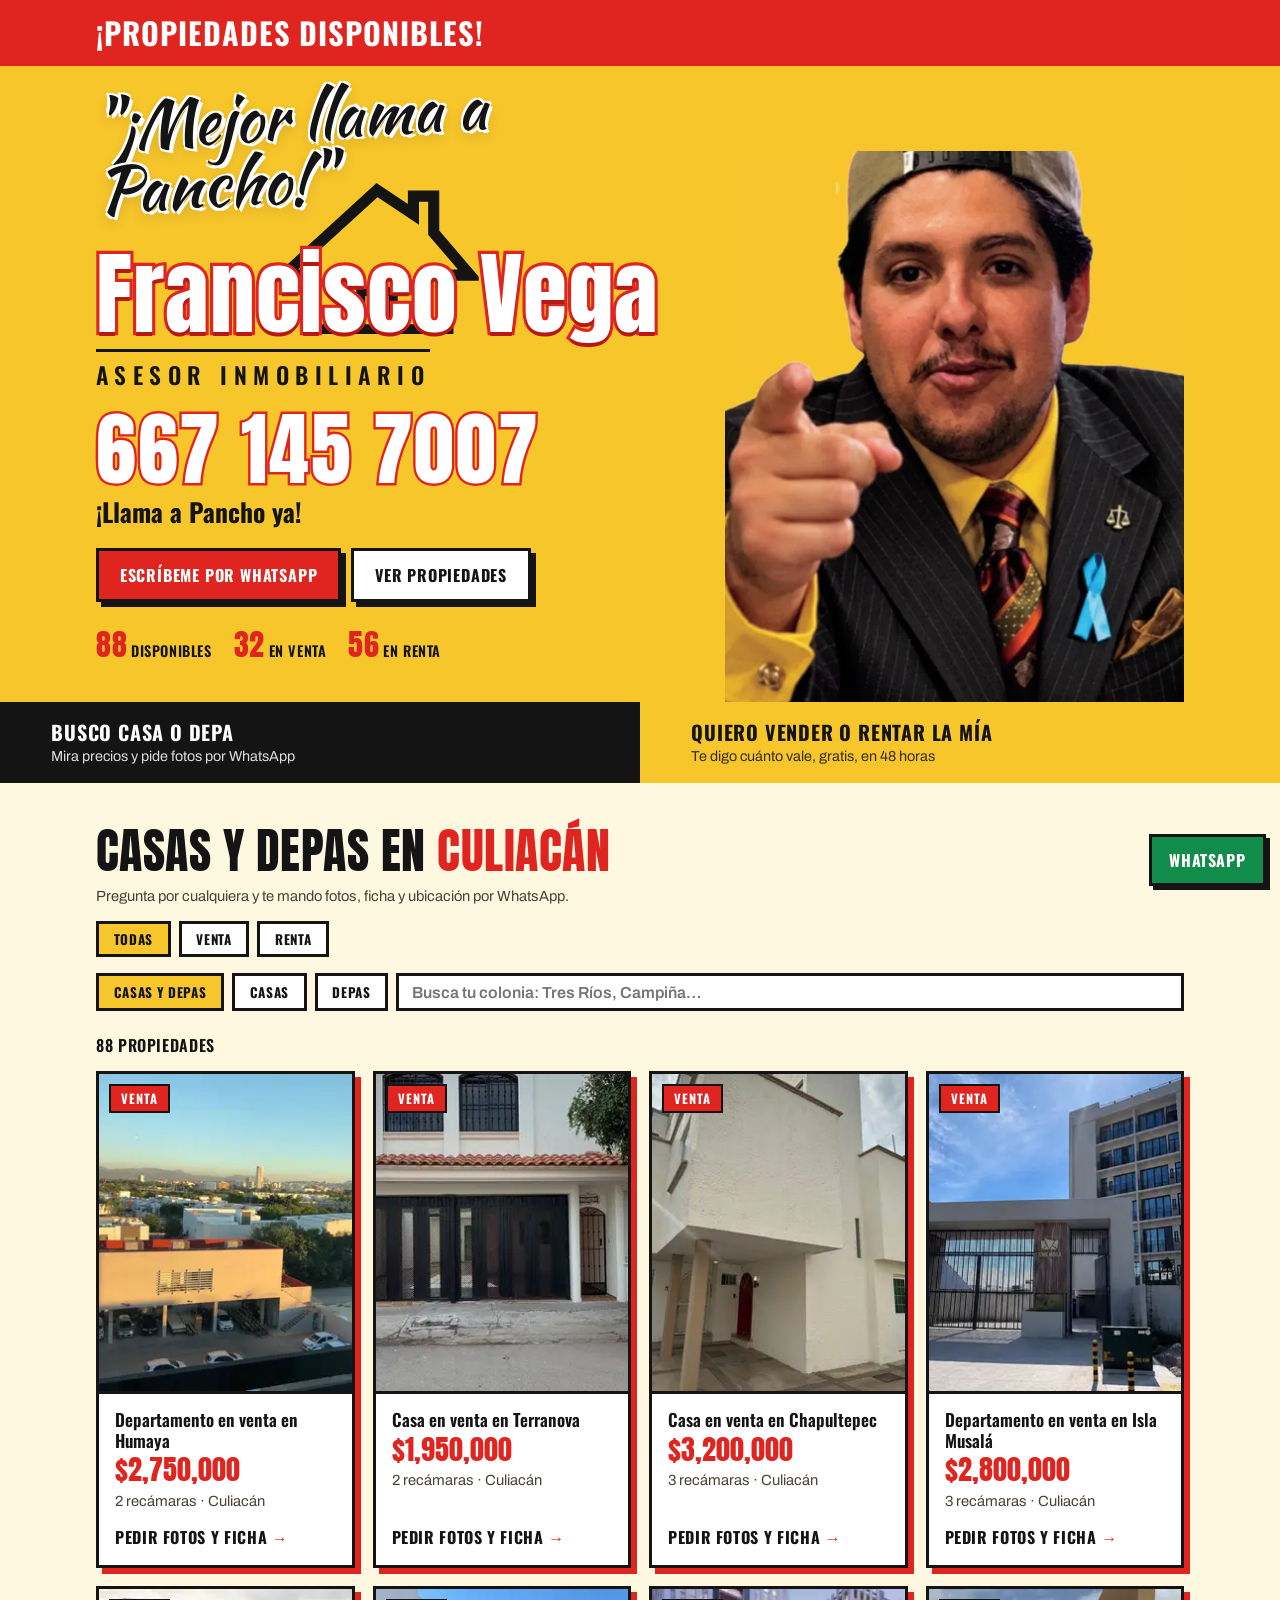
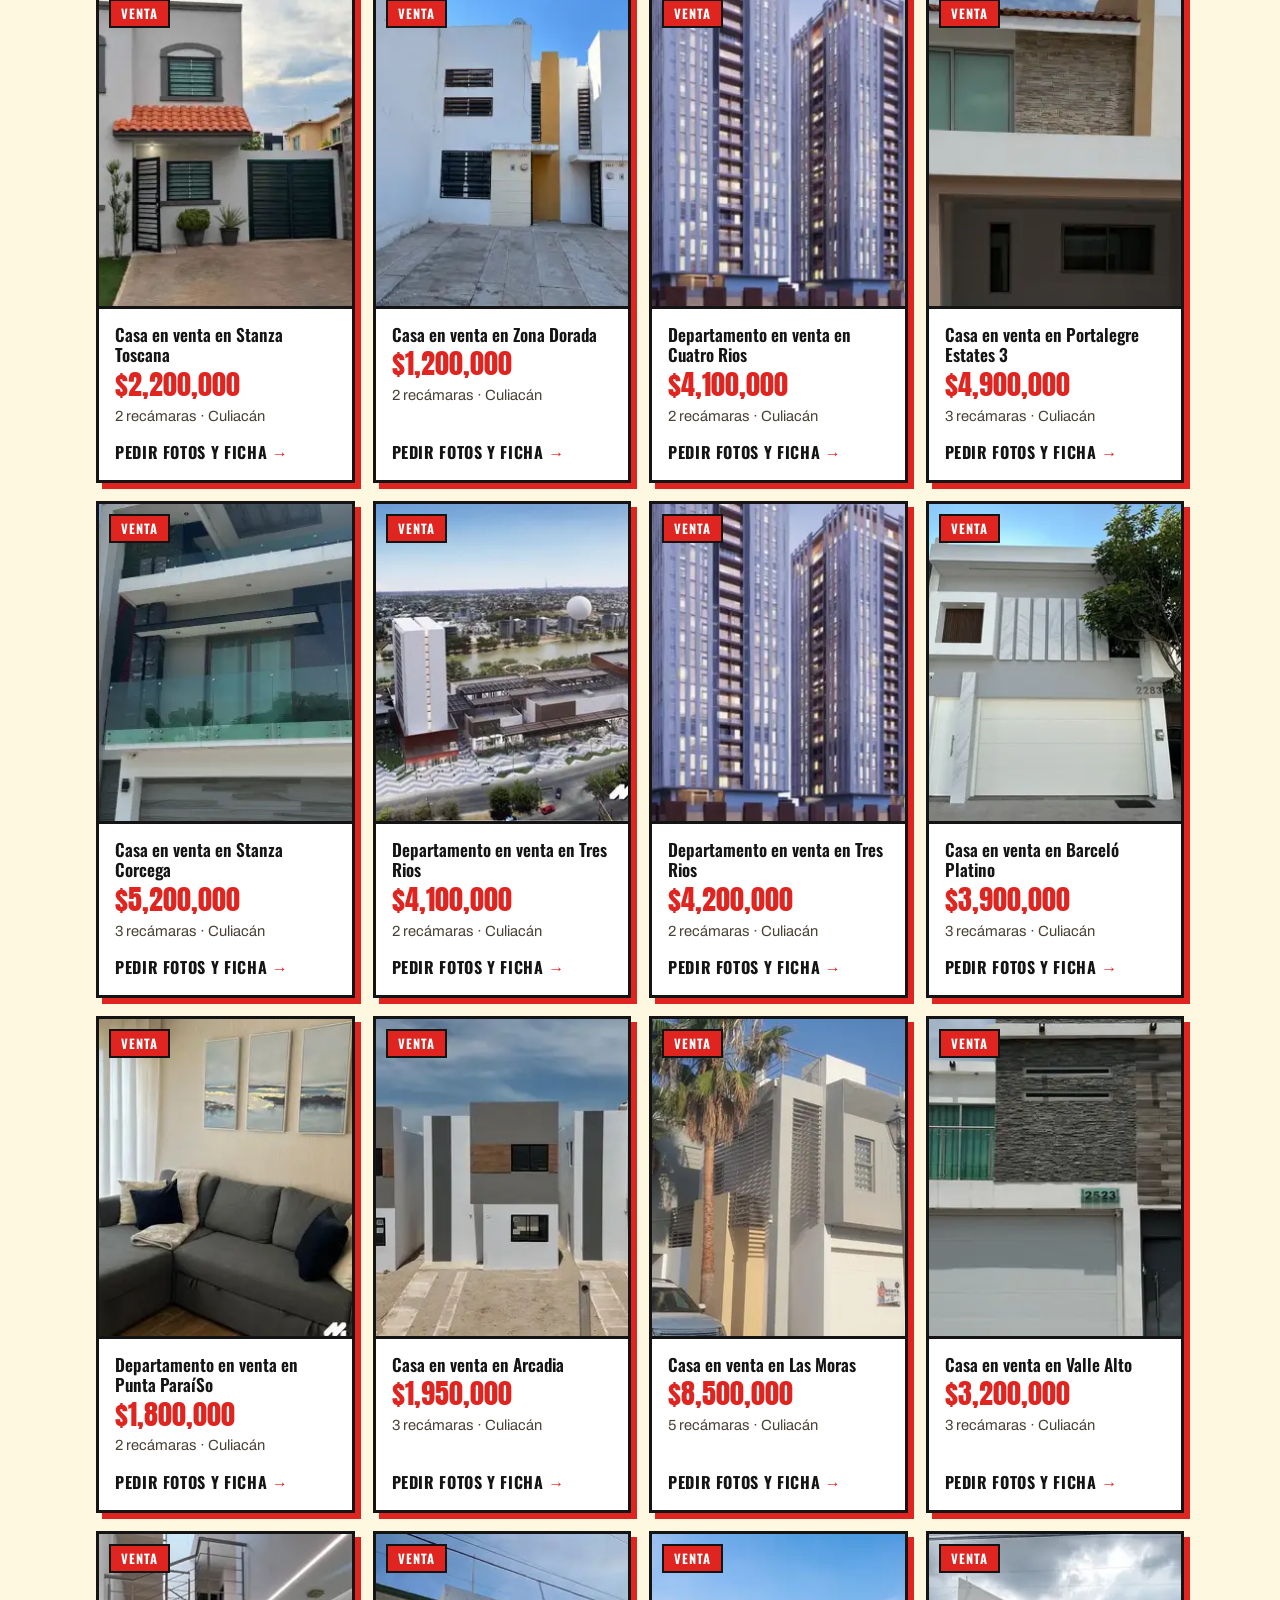
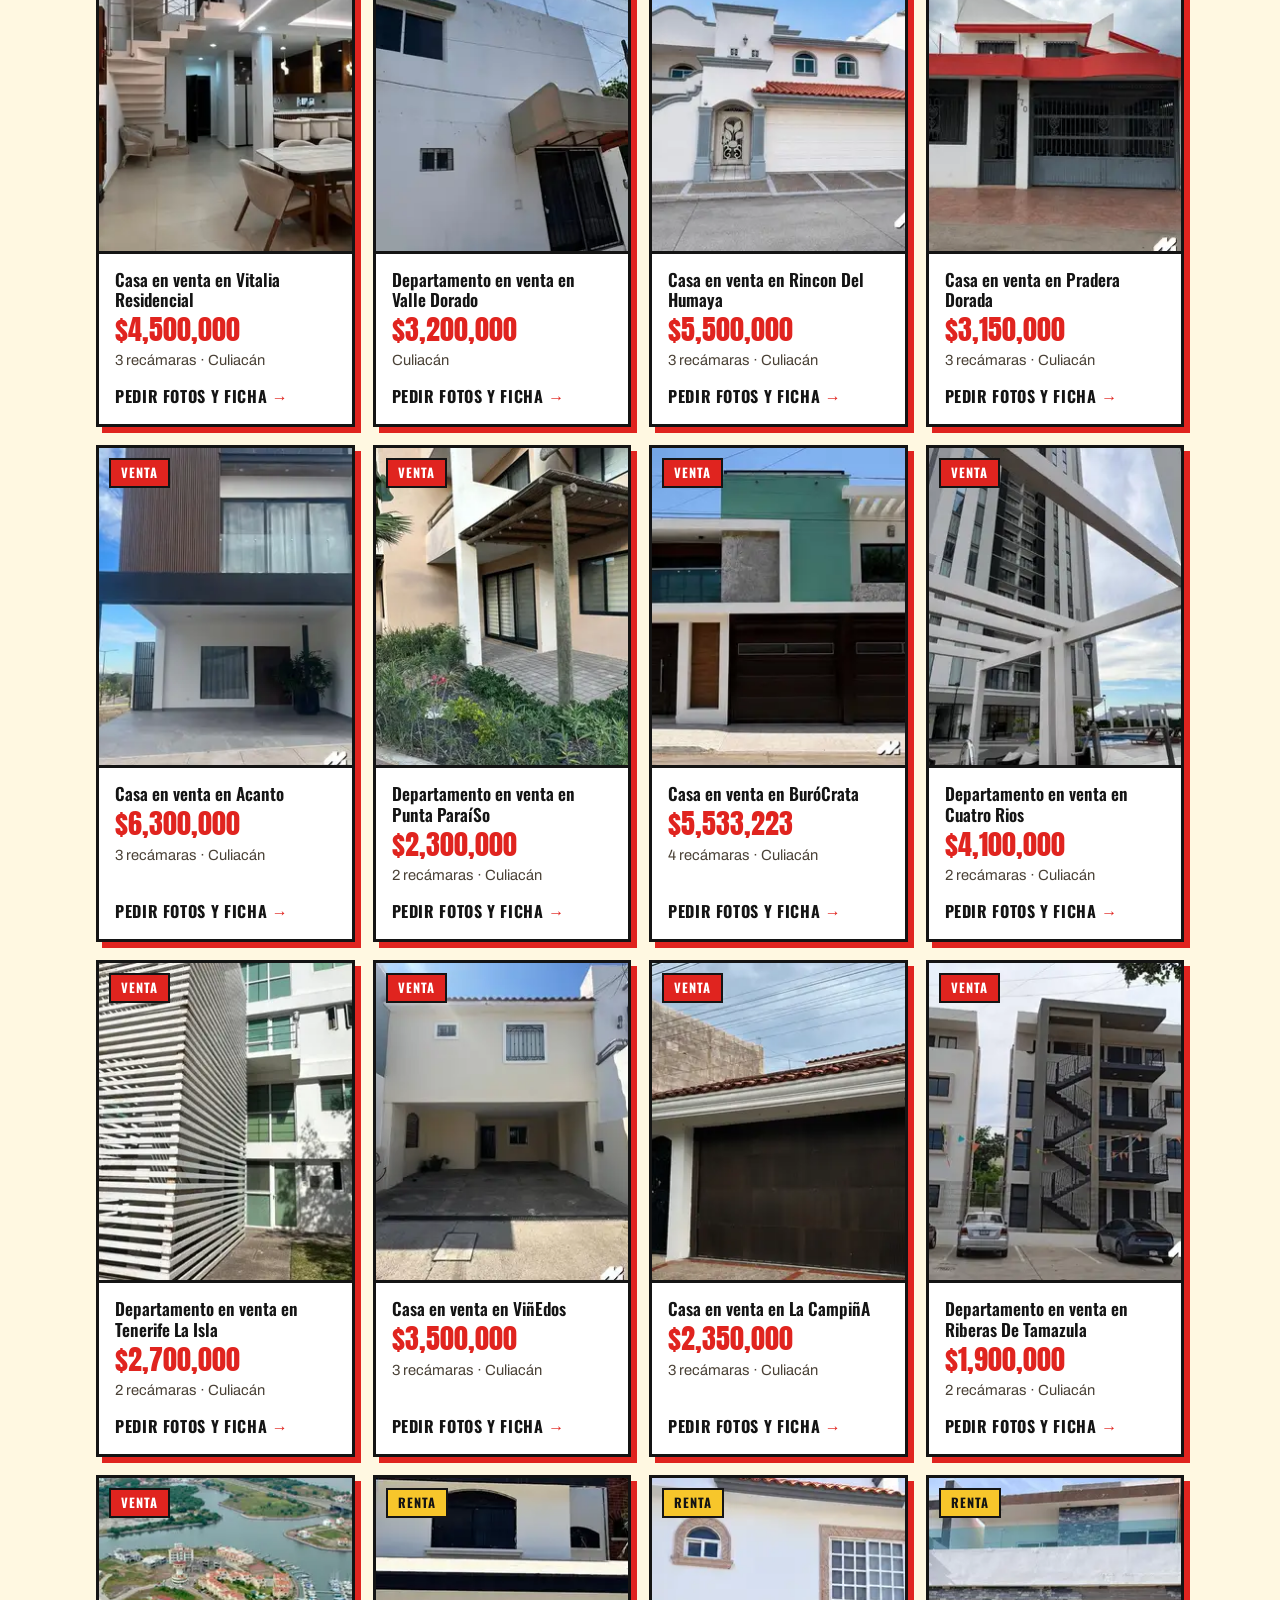
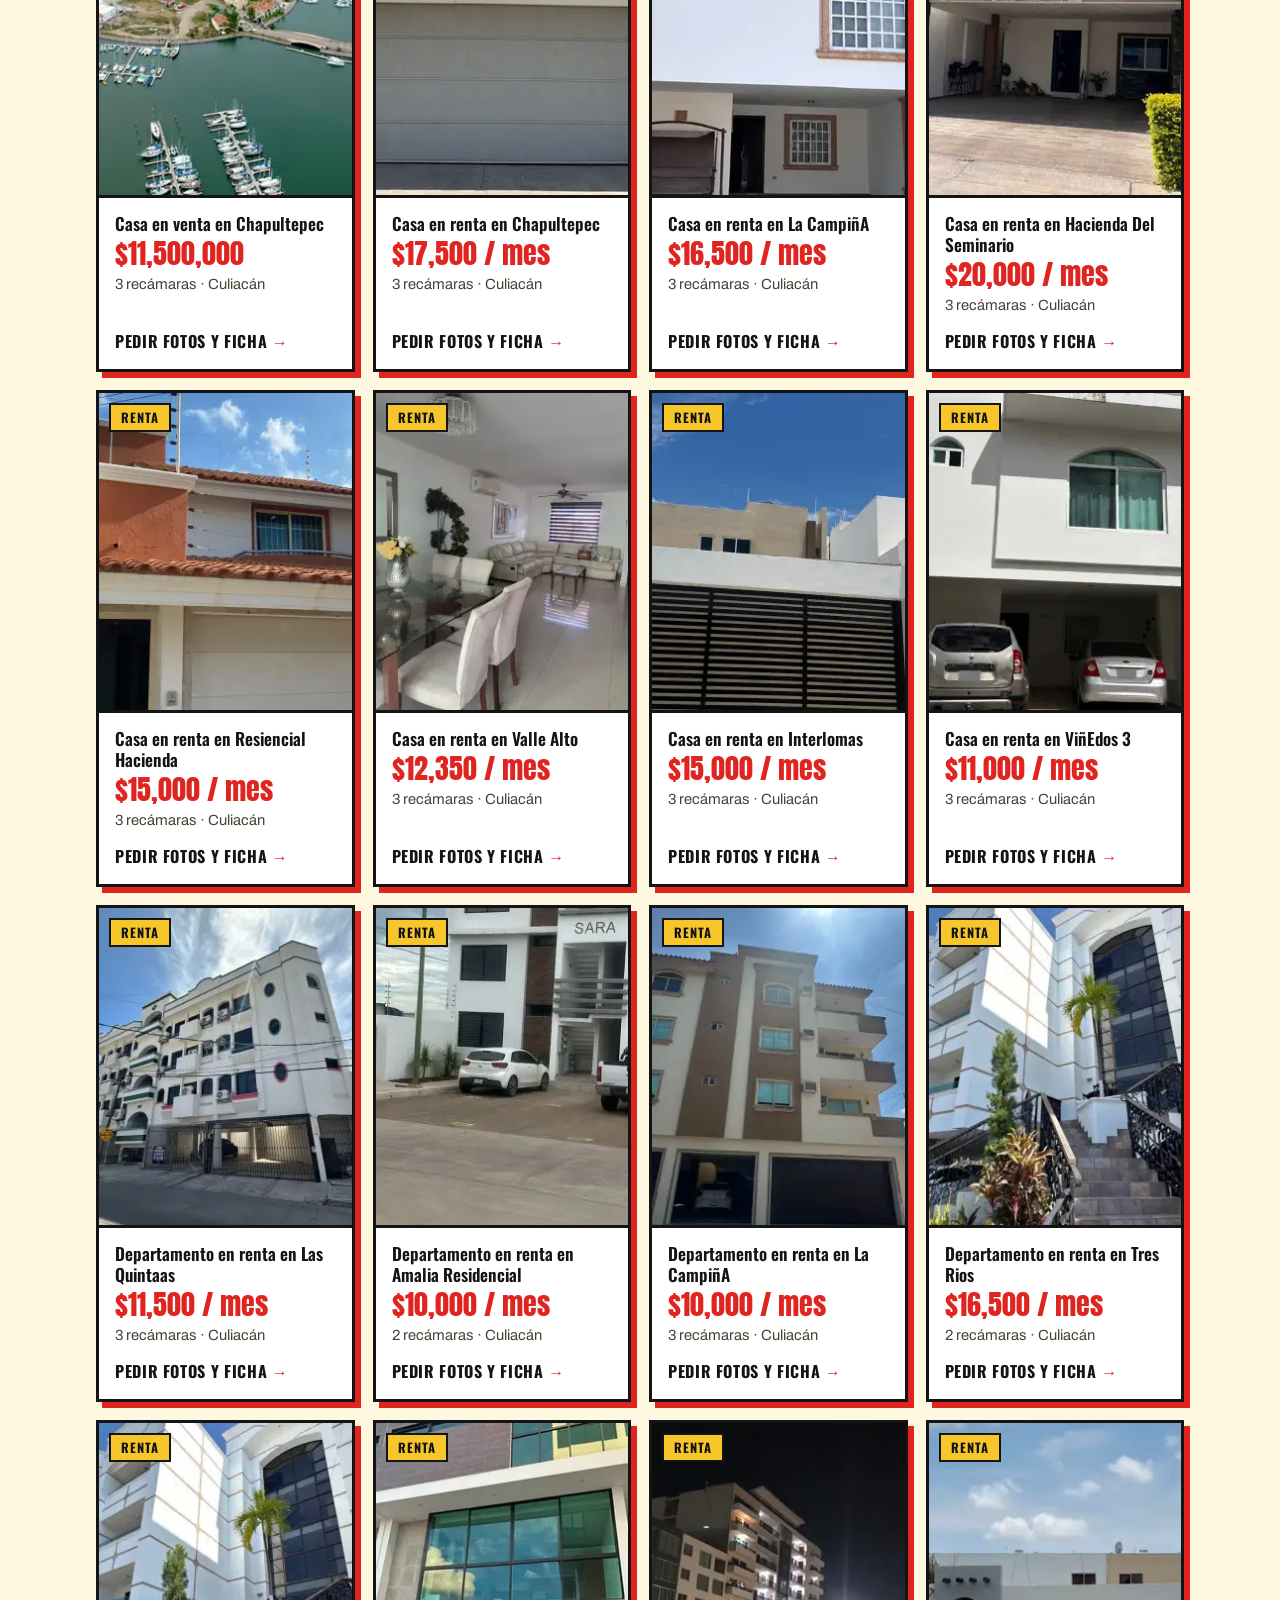
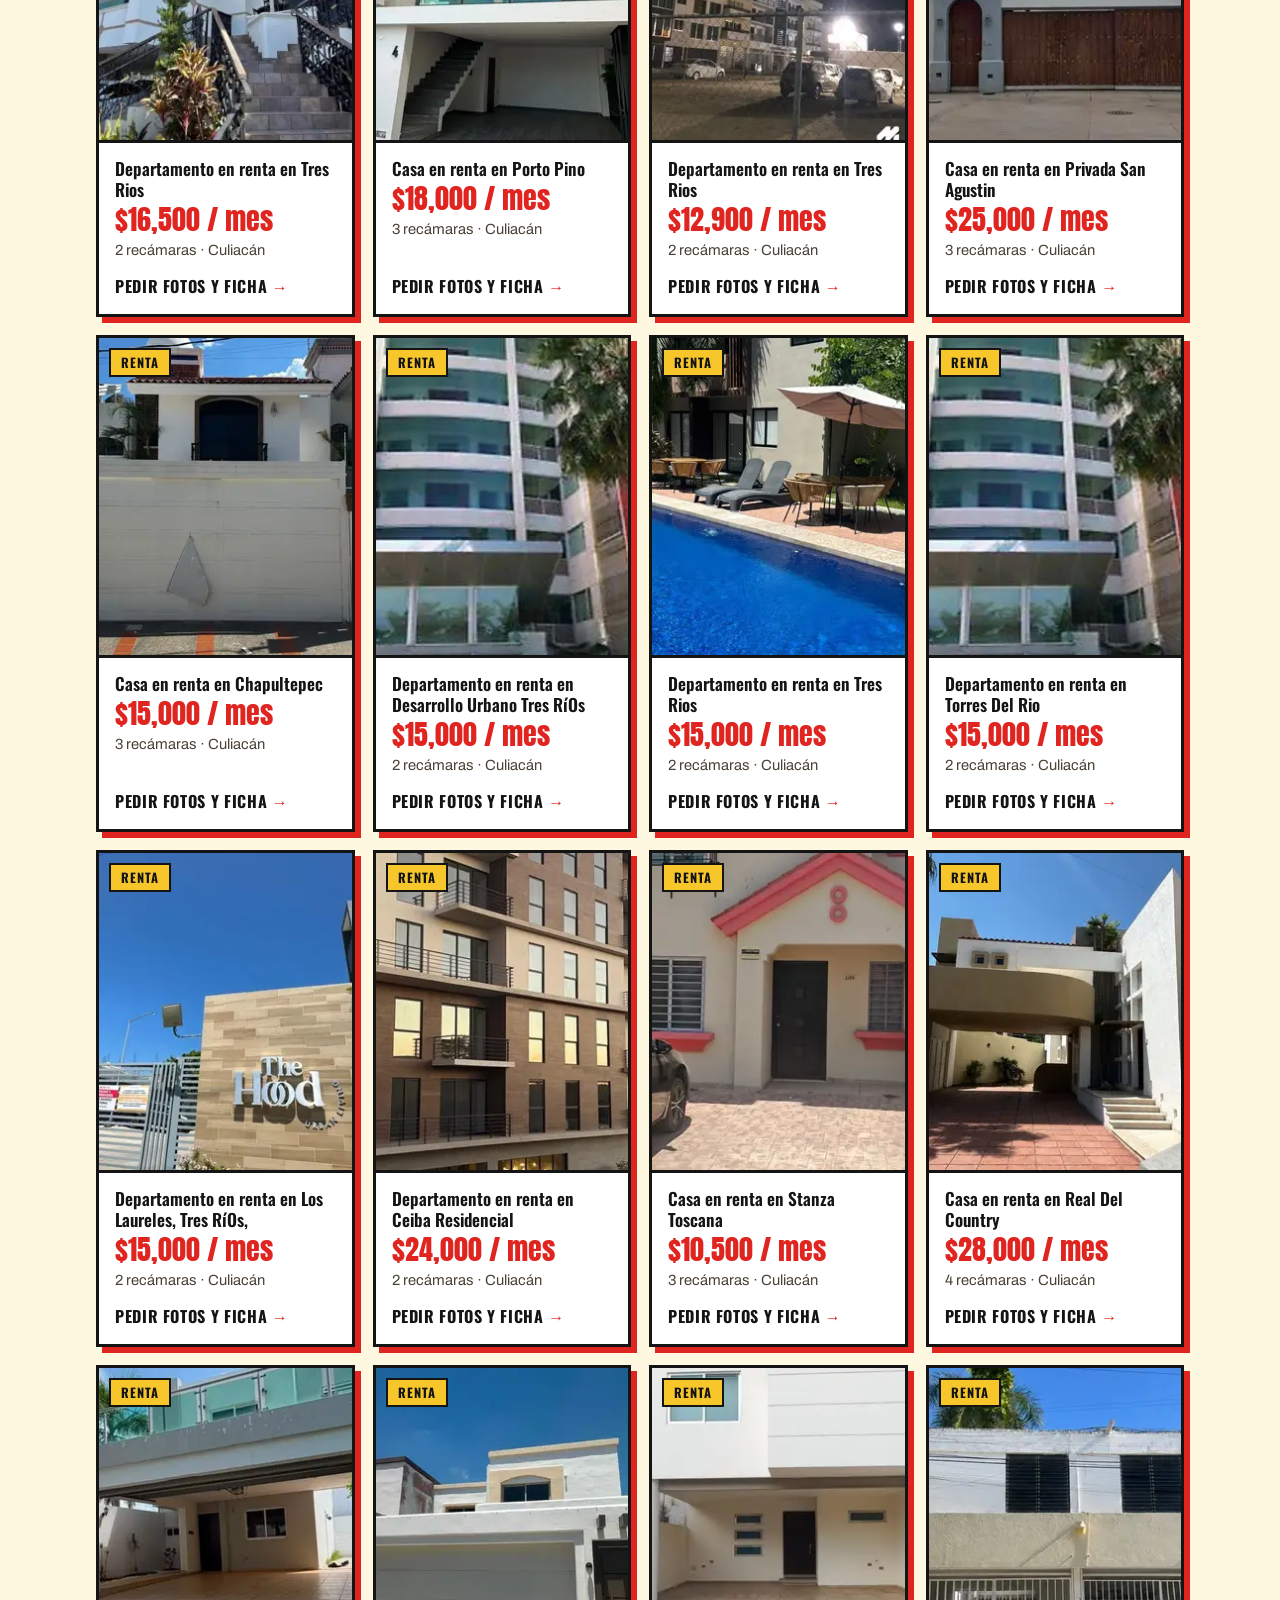
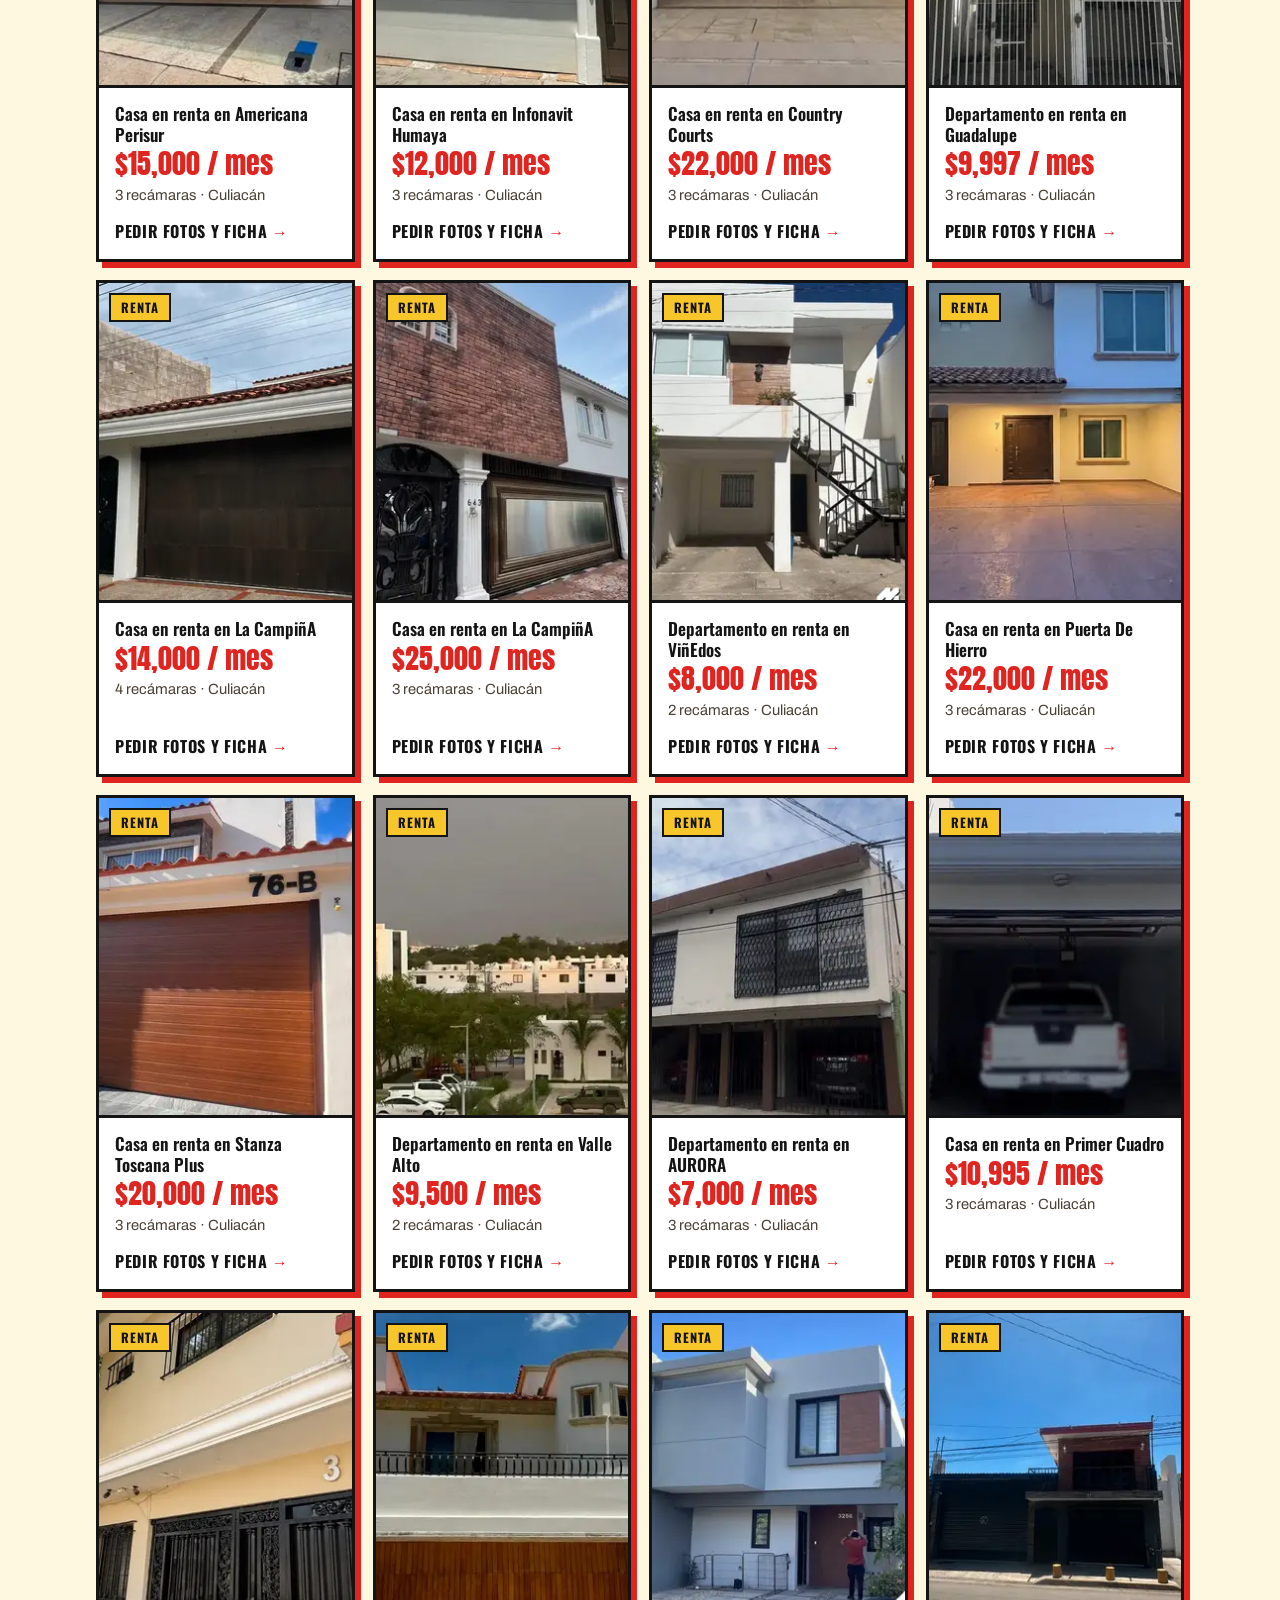
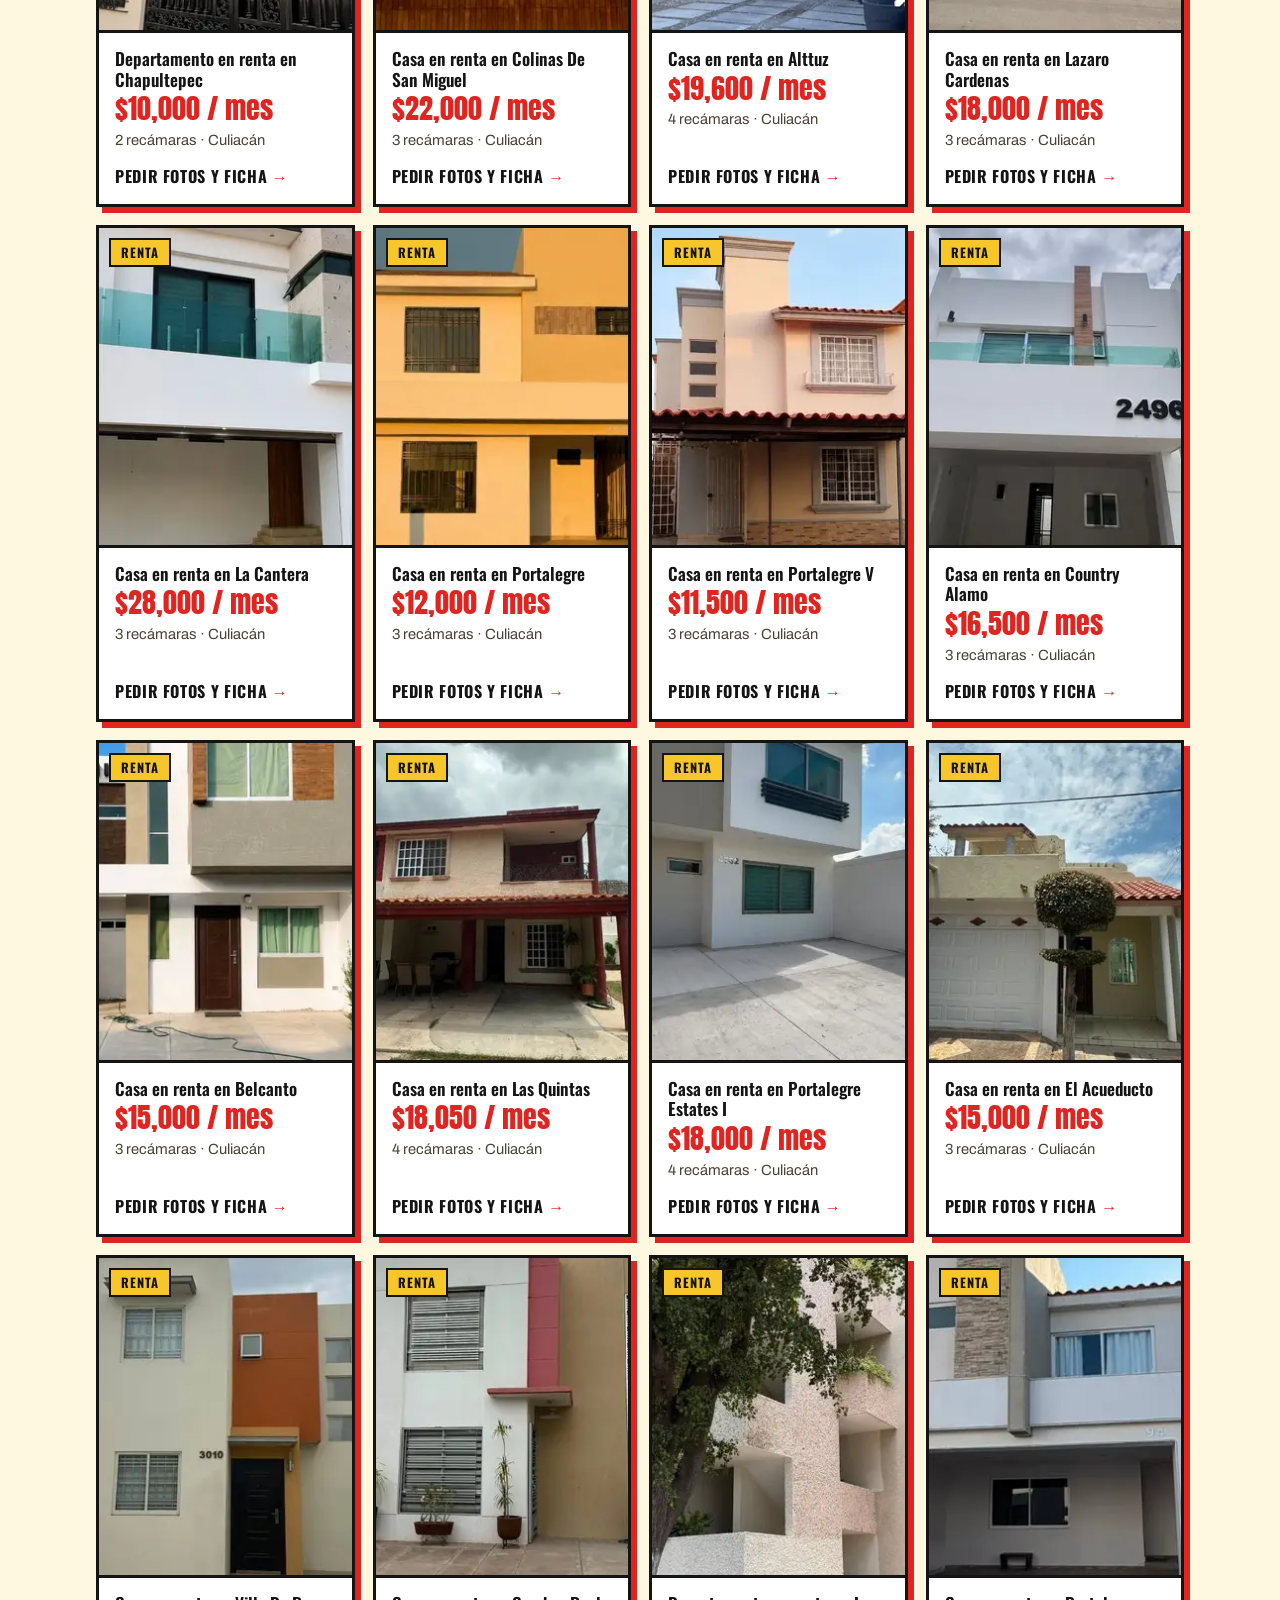
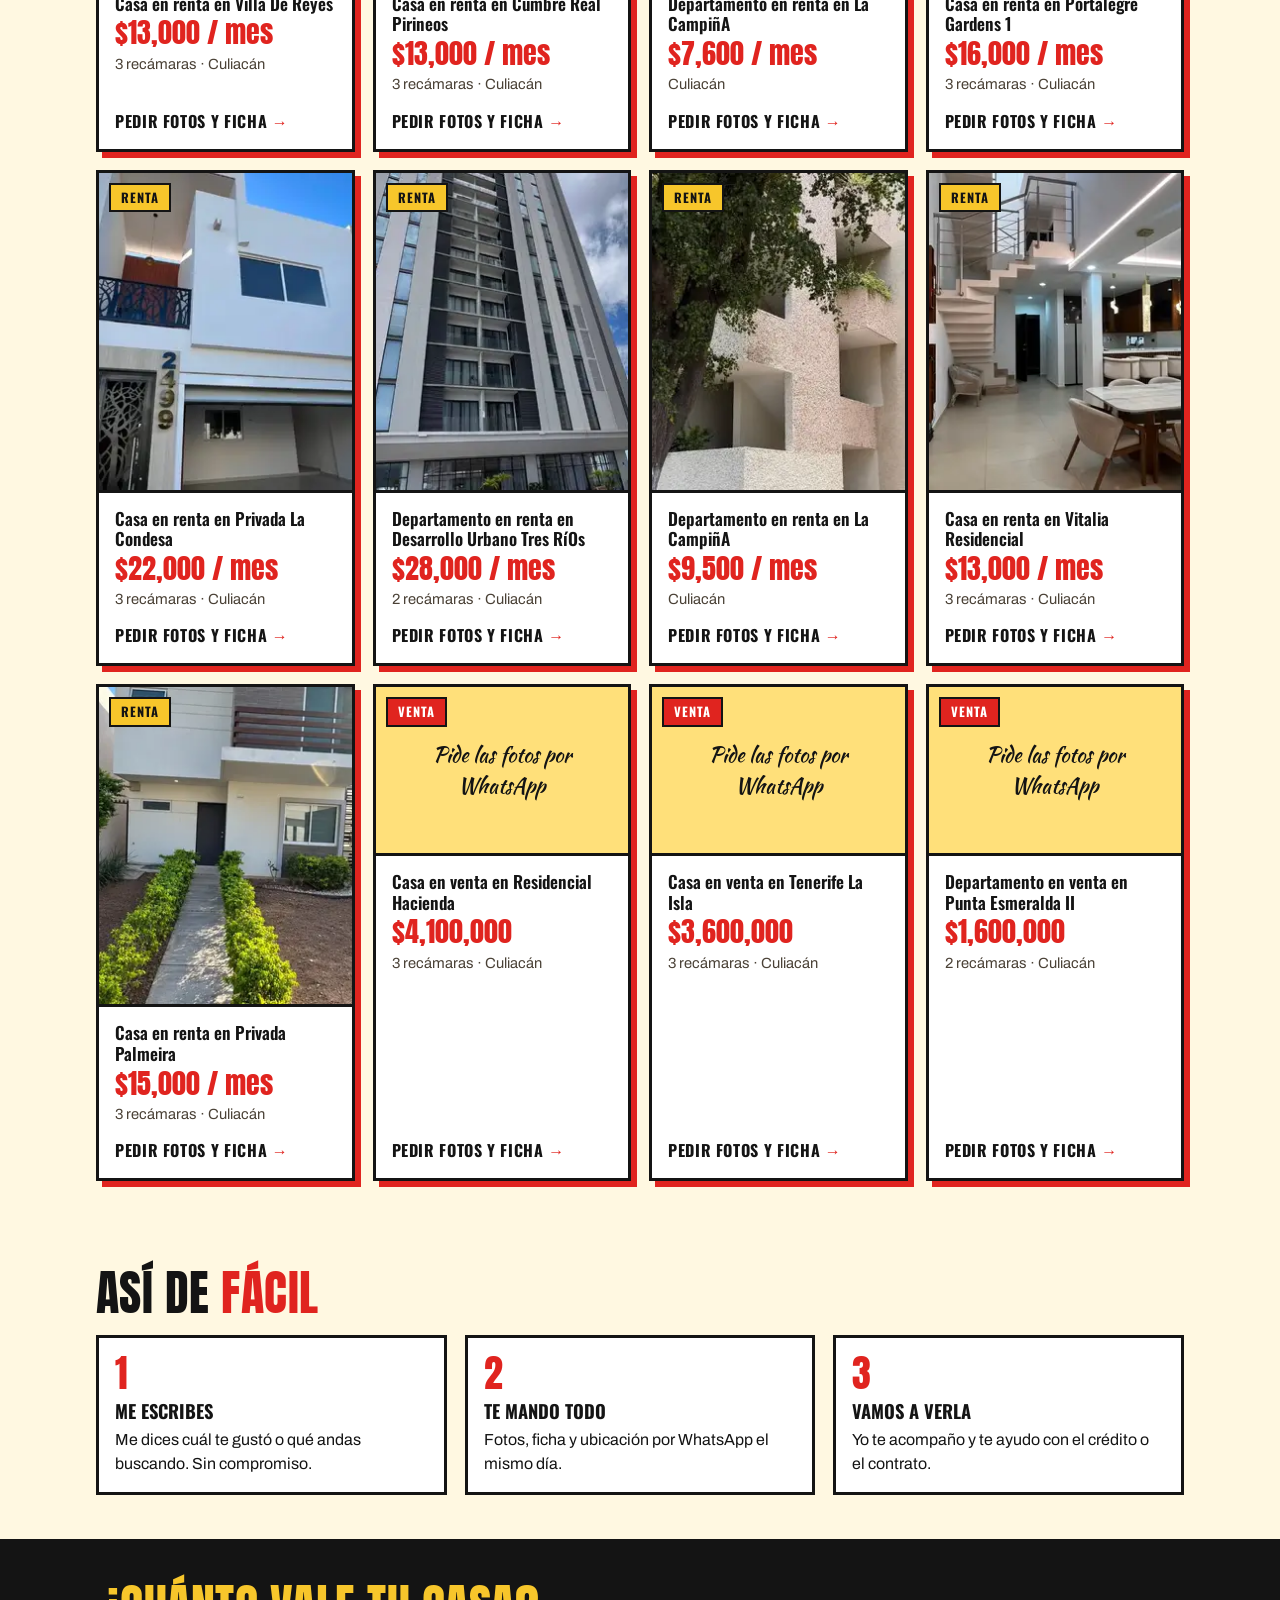
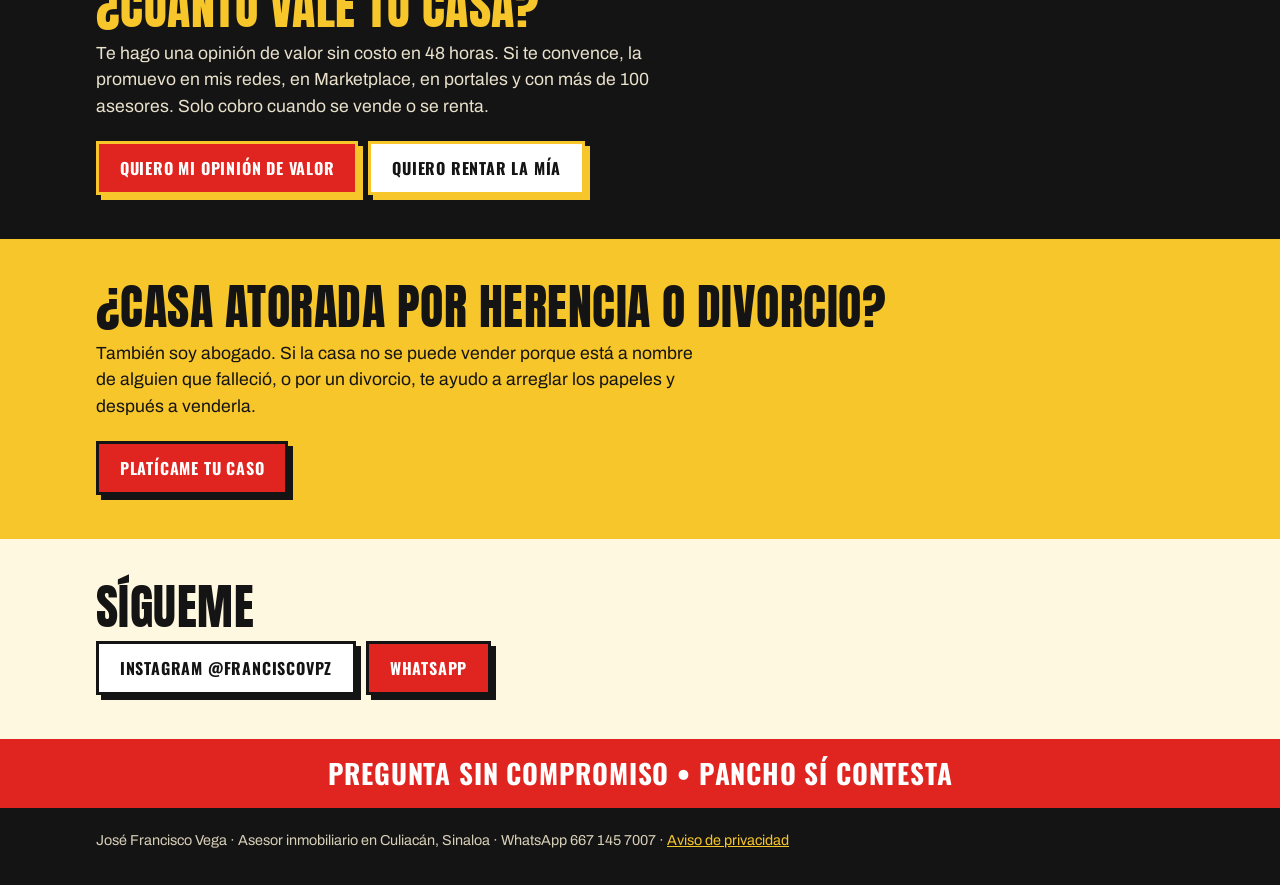
==== commit b280ecd4: "Add files via upload" ====
--- a/index.html
+++ b/index.html
@@ -9,10 +9,21 @@
 <div class="botones"><a class="cta" href="https://wa.me/526671457007?text=Hola%20Pancho%2C%20vengo%20de%20llamaapancho.com" target="_blank" rel="noopener">Escríbeme por WhatsApp</a><a class="cta sec" href="#lista">Ver propiedades</a></div>
 <div class="datos"><span><b>88</b>disponibles</span><span><b>32</b>en venta</span><span><b>56</b>en renta</span></div>
 </div><div class="foto"><img src="pancho.webp" alt="Francisco Vega, asesor inmobiliario, señalando" width="640" height="784"></div></div></header>
+<nav class="caminos" aria-label="¿Qué necesitas?"><div class="w"><a href="#lista">Busco casa o depa<small>Mira precios y pide fotos por WhatsApp</small></a><a href="#vende">Quiero vender o rentar la mía<small>Te digo cuánto vale, gratis, en 48 horas</small></a></div></nav>
 <main><section><div class="w"><h2>Casas y depas en <span class="marca">Culiacán</span></h2><p class="meta">Pregunta por cualquiera y te mando fotos, ficha y ubicación por WhatsApp.</p>
-<div class="filtros" role="group" aria-label="Filtrar"><button aria-pressed="true" data-f="">Todas</button><button aria-pressed="false" data-f="Venta">Venta</button><button aria-pressed="false" data-f="Renta">Renta</button></div>
-<div class="grid" id="lista"><article class="p" data-op="Venta"><img src="foto-p1.webp" alt="Departamento en venta en Humaya" loading="lazy" width="480" height="320"><span class="op v">Venta</span><h3>Departamento en venta en Humaya</h3><p class="precio">$2,750,000</p><p class="meta">2 recámaras · Culiacán</p><a class="mini" href="https://wa.me/526671457007?text=Hola%20Pancho%2C%20vi%20en%20llamaapancho.com%3A%20Departamento%20en%20venta%20en%20Humaya%20(%242%2C750%2C000).%20%C2%BFSigue%20disponible%3F" target="_blank" rel="noopener">Pedir fotos y ficha</a></article><article class="p" data-op="Venta"><img src="foto-p4.webp" alt="Casa en venta en Terranova" loading="lazy" width="480" height="320"><span class="op v">Venta</span><h3>Casa en venta en Terranova</h3><p class="precio">$1,950,000</p><p class="meta">2 recámaras · Culiacán</p><a class="mini" href="https://wa.me/526671457007?text=Hola%20Pancho%2C%20vi%20en%20llamaapancho.com%3A%20Casa%20en%20venta%20en%20Terranova%20(%241%2C950%2C000).%20%C2%BFSigue%20disponible%3F" target="_blank" rel="noopener">Pedir fotos y ficha</a></article><article class="p" data-op="Venta"><img src="foto-p5.webp" alt="Casa en venta en Chapultepec" loading="lazy" width="480" height="320"><span class="op v">Venta</span><h3>Casa en venta en Chapultepec</h3><p class="precio">$3,200,000</p><p class="meta">3 recámaras · Culiacán</p><a class="mini" href="https://wa.me/526671457007?text=Hola%20Pancho%2C%20vi%20en%20llamaapancho.com%3A%20Casa%20en%20venta%20en%20Chapultepec%20(%243%2C200%2C000).%20%C2%BFSigue%20disponible%3F" target="_blank" rel="noopener">Pedir fotos y ficha</a></article><article class="p" data-op="Venta"><img src="foto-p6.webp" alt="Departamento en venta en Isla Musalá" loading="lazy" width="480" height="320"><span class="op v">Venta</span><h3>Departamento en venta en Isla Musalá</h3><p class="precio">$2,800,000</p><p class="meta">3 recámaras · Culiacán</p><a class="mini" href="https://wa.me/526671457007?text=Hola%20Pancho%2C%20vi%20en%20llamaapancho.com%3A%20Departamento%20en%20venta%20en%20Isla%20Musal%C3%A1%20(%242%2C800%2C000).%20%C2%BFSigue%20disponible%3F" target="_blank" rel="noopener">Pedir fotos y ficha</a></article><article class="p" data-op="Venta"><img src="foto-p8.webp" alt="Casa en venta en Stanza Toscana" loading="lazy" width="480" height="320"><span class="op v">Venta</span><h3>Casa en venta en Stanza Toscana</h3><p class="precio">$2,200,000</p><p class="meta">2 recámaras · Culiacán</p><a class="mini" href="https://wa.me/526671457007?text=Hola%20Pancho%2C%20vi%20en%20llamaapancho.com%3A%20Casa%20en%20venta%20en%20Stanza%20Toscana%20(%242%2C200%2C000).%20%C2%BFSigue%20disponible%3F" target="_blank" rel="noopener">Pedir fotos y ficha</a></article><article class="p" data-op="Venta"><img src="foto-p10.webp" alt="Casa en venta en Zona Dorada" loading="lazy" width="480" height="320"><span class="op v">Venta</span><h3>Casa en venta en Zona Dorada</h3><p class="precio">$1,200,000</p><p class="meta">2 recámaras · Culiacán</p><a class="mini" href="https://wa.me/526671457007?text=Hola%20Pancho%2C%20vi%20en%20llamaapancho.com%3A%20Casa%20en%20venta%20en%20Zona%20Dorada%20(%241%2C200%2C000).%20%C2%BFSigue%20disponible%3F" target="_blank" rel="noopener">Pedir fotos y ficha</a></article><article class="p" data-op="Venta"><img src="foto-p14.webp" alt="Departamento en venta en Cuatro Rios" loading="lazy" width="480" height="320"><span class="op v">Venta</span><h3>Departamento en venta en Cuatro Rios</h3><p class="precio">$4,100,000</p><p class="meta">2 recámaras · Culiacán</p><a class="mini" href="https://wa.me/526671457007?text=Hola%20Pancho%2C%20vi%20en%20llamaapancho.com%3A%20Departamento%20en%20venta%20en%20Cuatro%20Rios%20(%244%2C100%2C000).%20%C2%BFSigue%20disponible%3F" target="_blank" rel="noopener">Pedir fotos y ficha</a></article><article class="p" data-op="Venta"><img src="foto-p18.webp" alt="Casa en venta en Portalegre Estates 3" loading="lazy" width="480" height="320"><span class="op v">Venta</span><h3>Casa en venta en Portalegre Estates 3</h3><p class="precio">$4,900,000</p><p class="meta">3 recámaras · Culiacán</p><a class="mini" href="https://wa.me/526671457007?text=Hola%20Pancho%2C%20vi%20en%20llamaapancho.com%3A%20Casa%20en%20venta%20en%20Portalegre%20Estates%203%20(%244%2C900%2C000).%20%C2%BFSigue%20disponible%3F" target="_blank" rel="noopener">Pedir fotos y ficha</a></article><article class="p" data-op="Venta"><img src="foto-p19.webp" alt="Casa en venta en Stanza Corcega" loading="lazy" width="480" height="320"><span class="op v">Venta</span><h3>Casa en venta en Stanza Corcega</h3><p class="precio">$5,200,000</p><p class="meta">3 recámaras · Culiacán</p><a class="mini" href="https://wa.me/526671457007?text=Hola%20Pancho%2C%20vi%20en%20llamaapancho.com%3A%20Casa%20en%20venta%20en%20Stanza%20Corcega%20(%245%2C200%2C000).%20%C2%BFSigue%20disponible%3F" target="_blank" rel="noopener">Pedir fotos y ficha</a></article><article class="p" data-op="Venta"><img src="foto-p22.webp" alt="Departamento en venta en Tres Rios" loading="lazy" width="480" height="320"><span class="op v">Venta</span><h3>Departamento en venta en Tres Rios</h3><p class="precio">$4,100,000</p><p class="meta">2 recámaras · Culiacán</p><a class="mini" href="https://wa.me/526671457007?text=Hola%20Pancho%2C%20vi%20en%20llamaapancho.com%3A%20Departamento%20en%20venta%20en%20Tres%20Rios%20(%244%2C100%2C000).%20%C2%BFSigue%20disponible%3F" target="_blank" rel="noopener">Pedir fotos y ficha</a></article><article class="p" data-op="Venta"><img src="foto-p23.webp" alt="Departamento en venta en Tres Rios" loading="lazy" width="480" height="320"><span class="op v">Venta</span><h3>Departamento en venta en Tres Rios</h3><p class="precio">$4,200,000</p><p class="meta">2 recámaras · Culiacán</p><a class="mini" href="https://wa.me/526671457007?text=Hola%20Pancho%2C%20vi%20en%20llamaapancho.com%3A%20Departamento%20en%20venta%20en%20Tres%20Rios%20(%244%2C200%2C000).%20%C2%BFSigue%20disponible%3F" target="_blank" rel="noopener">Pedir fotos y ficha</a></article><article class="p" data-op="Venta"><img src="foto-p24.webp" alt="Casa en venta en Barceló Platino" loading="lazy" width="480" height="320"><span class="op v">Venta</span><h3>Casa en venta en Barceló Platino</h3><p class="precio">$3,900,000</p><p class="meta">3 recámaras · Culiacán</p><a class="mini" href="https://wa.me/526671457007?text=Hola%20Pancho%2C%20vi%20en%20llamaapancho.com%3A%20Casa%20en%20venta%20en%20Barcel%C3%B3%20Platino%20(%243%2C900%2C000).%20%C2%BFSigue%20disponible%3F" target="_blank" rel="noopener">Pedir fotos y ficha</a></article><article class="p" data-op="Venta"><img src="foto-p30.webp" alt="Departamento en venta en Punta ParaíSo" loading="lazy" width="480" height="320"><span class="op v">Venta</span><h3>Departamento en venta en Punta ParaíSo</h3><p class="precio">$1,800,000</p><p class="meta">2 recámaras · Culiacán</p><a class="mini" href="https://wa.me/526671457007?text=Hola%20Pancho%2C%20vi%20en%20llamaapancho.com%3A%20Departamento%20en%20venta%20en%20Punta%20Para%C3%ADSo%20(%241%2C800%2C000).%20%C2%BFSigue%20disponible%3F" target="_blank" rel="noopener">Pedir fotos y ficha</a></article><article class="p" data-op="Venta"><img src="foto-p43.webp" alt="Casa en venta en Arcadia" loading="lazy" width="480" height="320"><span class="op v">Venta</span><h3>Casa en venta en Arcadia</h3><p class="precio">$1,950,000</p><p class="meta">3 recámaras · Culiacán</p><a class="mini" href="https://wa.me/526671457007?text=Hola%20Pancho%2C%20vi%20en%20llamaapancho.com%3A%20Casa%20en%20venta%20en%20Arcadia%20(%241%2C950%2C000).%20%C2%BFSigue%20disponible%3F" target="_blank" rel="noopener">Pedir fotos y ficha</a></article><article class="p" data-op="Venta"><img src="foto-p44.webp" alt="Casa en venta en Las Moras" loading="lazy" width="480" height="320"><span class="op v">Venta</span><h3>Casa en venta en Las Moras</h3><p class="precio">$8,500,000</p><p class="meta">5 recámaras · Culiacán</p><a class="mini" href="https://wa.me/526671457007?text=Hola%20Pancho%2C%20vi%20en%20llamaapancho.com%3A%20Casa%20en%20venta%20en%20Las%20Moras%20(%248%2C500%2C000).%20%C2%BFSigue%20disponible%3F" target="_blank" rel="noopener">Pedir fotos y ficha</a></article><article class="p" data-op="Venta"><img src="foto-p48.webp" alt="Casa en venta en Valle Alto" loading="lazy" width="480" height="320"><span class="op v">Venta</span><h3>Casa en venta en Valle Alto</h3><p class="precio">$3,200,000</p><p class="meta">3 recámaras · Culiacán</p><a class="mini" href="https://wa.me/526671457007?text=Hola%20Pancho%2C%20vi%20en%20llamaapancho.com%3A%20Casa%20en%20venta%20en%20Valle%20Alto%20(%243%2C200%2C000).%20%C2%BFSigue%20disponible%3F" target="_blank" rel="noopener">Pedir fotos y ficha</a></article><article class="p" data-op="Venta"><img src="foto-p54.webp" alt="Casa en venta en Vitalia Residencial" loading="lazy" width="480" height="320"><span class="op v">Venta</span><h3>Casa en venta en Vitalia Residencial</h3><p class="precio">$4,500,000</p><p class="meta">3 recámaras · Culiacán</p><a class="mini" href="https://wa.me/526671457007?text=Hola%20Pancho%2C%20vi%20en%20llamaapancho.com%3A%20Casa%20en%20venta%20en%20Vitalia%20Residencial%20(%244%2C500%2C000).%20%C2%BFSigue%20disponible%3F" target="_blank" rel="noopener">Pedir fotos y ficha</a></article><article class="p" data-op="Venta"><img src="foto-p55.webp" alt="Departamento en venta en Valle Dorado" loading="lazy" width="480" height="320"><span class="op v">Venta</span><h3>Departamento en venta en Valle Dorado</h3><p class="precio">$3,200,000</p><p class="meta">Culiacán</p><a class="mini" href="https://wa.me/526671457007?text=Hola%20Pancho%2C%20vi%20en%20llamaapancho.com%3A%20Departamento%20en%20venta%20en%20Valle%20Dorado%20(%243%2C200%2C000).%20%C2%BFSigue%20disponible%3F" target="_blank" rel="noopener">Pedir fotos y ficha</a></article><article class="p" data-op="Venta"><img src="foto-p56.webp" alt="Casa en venta en Rincon Del Humaya" loading="lazy" width="480" height="320"><span class="op v">Venta</span><h3>Casa en venta en Rincon Del Humaya</h3><p class="precio">$5,500,000</p><p class="meta">3 recámaras · Culiacán</p><a class="mini" href="https://wa.me/526671457007?text=Hola%20Pancho%2C%20vi%20en%20llamaapancho.com%3A%20Casa%20en%20venta%20en%20Rincon%20Del%20Humaya%20(%245%2C500%2C000).%20%C2%BFSigue%20disponible%3F" target="_blank" rel="noopener">Pedir fotos y ficha</a></article><article class="p" data-op="Venta"><img src="foto-p62.webp" alt="Casa en venta en Pradera Dorada" loading="lazy" width="480" height="320"><span class="op v">Venta</span><h3>Casa en venta en Pradera Dorada</h3><p class="precio">$3,150,000</p><p class="meta">3 recámaras · Culiacán</p><a class="mini" href="https://wa.me/526671457007?text=Hola%20Pancho%2C%20vi%20en%20llamaapancho.com%3A%20Casa%20en%20venta%20en%20Pradera%20Dorada%20(%243%2C150%2C000).%20%C2%BFSigue%20disponible%3F" target="_blank" rel="noopener">Pedir fotos y ficha</a></article><article class="p" data-op="Venta"><img src="foto-p64.webp" alt="Casa en venta en Acanto" loading="lazy" width="480" height="320"><span class="op v">Venta</span><h3>Casa en venta en Acanto</h3><p class="precio">$6,300,000</p><p class="meta">3 recámaras · Culiacán</p><a class="mini" href="https://wa.me/526671457007?text=Hola%20Pancho%2C%20vi%20en%20llamaapancho.com%3A%20Casa%20en%20venta%20en%20Acanto%20(%246%2C300%2C000).%20%C2%BFSigue%20disponible%3F" target="_blank" rel="noopener">Pedir fotos y ficha</a></article><article class="p" data-op="Venta"><img src="foto-p66.webp" alt="Departamento en venta en Punta ParaíSo" loading="lazy" width="480" height="320"><span class="op v">Venta</span><h3>Departamento en venta en Punta ParaíSo</h3><p class="precio">$2,300,000</p><p class="meta">2 recámaras · Culiacán</p><a class="mini" href="https://wa.me/526671457007?text=Hola%20Pancho%2C%20vi%20en%20llamaapancho.com%3A%20Departamento%20en%20venta%20en%20Punta%20Para%C3%ADSo%20(%242%2C300%2C000).%20%C2%BFSigue%20disponible%3F" target="_blank" rel="noopener">Pedir fotos y ficha</a></article><article class="p" data-op="Venta"><img src="foto-p76.webp" alt="Casa en venta en BuróCrata" loading="lazy" width="480" height="320"><span class="op v">Venta</span><h3>Casa en venta en BuróCrata</h3><p class="precio">$5,533,223</p><p class="meta">4 recámaras · Culiacán</p><a class="mini" href="https://wa.me/526671457007?text=Hola%20Pancho%2C%20vi%20en%20llamaapancho.com%3A%20Casa%20en%20venta%20en%20Bur%C3%B3Crata%20(%245%2C533%2C223).%20%C2%BFSigue%20disponible%3F" target="_blank" rel="noopener">Pedir fotos y ficha</a></article><article class="p" data-op="Venta"><img src="foto-p79.webp" alt="Departamento en venta en Cuatro Rios" loading="lazy" width="480" height="320"><span class="op v">Venta</span><h3>Departamento en venta en Cuatro Rios</h3><p class="precio">$4,100,000</p><p class="meta">2 recámaras · Culiacán</p><a class="mini" href="https://wa.me/526671457007?text=Hola%20Pancho%2C%20vi%20en%20llamaapancho.com%3A%20Departamento%20en%20venta%20en%20Cuatro%20Rios%20(%244%2C100%2C000).%20%C2%BFSigue%20disponible%3F" target="_blank" rel="noopener">Pedir fotos y ficha</a></article><article class="p" data-op="Venta"><img src="foto-p80.webp" alt="Departamento en venta en Tenerife La Isla" loading="lazy" width="480" height="320"><span class="op v">Venta</span><h3>Departamento en venta en Tenerife La Isla</h3><p class="precio">$2,700,000</p><p class="meta">2 recámaras · Culiacán</p><a class="mini" href="https://wa.me/526671457007?text=Hola%20Pancho%2C%20vi%20en%20llamaapancho.com%3A%20Departamento%20en%20venta%20en%20Tenerife%20La%20Isla%20(%242%2C700%2C000).%20%C2%BFSigue%20disponible%3F" target="_blank" rel="noopener">Pedir fotos y ficha</a></article><article class="p" data-op="Venta"><img src="foto-p81.webp" alt="Casa en venta en ViñEdos" loading="lazy" width="480" height="320"><span class="op v">Venta</span><h3>Casa en venta en ViñEdos</h3><p class="precio">$3,500,000</p><p class="meta">3 recámaras · Culiacán</p><a class="mini" href="https://wa.me/526671457007?text=Hola%20Pancho%2C%20vi%20en%20llamaapancho.com%3A%20Casa%20en%20venta%20en%20Vi%C3%B1Edos%20(%243%2C500%2C000).%20%C2%BFSigue%20disponible%3F" target="_blank" rel="noopener">Pedir fotos y ficha</a></article><article class="p" data-op="Venta"><img src="foto-p82.webp" alt="Casa en venta en La CampiñA" loading="lazy" width="480" height="320"><span class="op v">Venta</span><h3>Casa en venta en La CampiñA</h3><p class="precio">$2,350,000</p><p class="meta">3 recámaras · Culiacán</p><a class="mini" href="https://wa.me/526671457007?text=Hola%20Pancho%2C%20vi%20en%20llamaapancho.com%3A%20Casa%20en%20venta%20en%20La%20Campi%C3%B1A%20(%242%2C350%2C000).%20%C2%BFSigue%20disponible%3F" target="_blank" rel="noopener">Pedir fotos y ficha</a></article><article class="p" data-op="Venta"><img src="foto-p85.webp" alt="Departamento en venta en Riberas De Tamazula" loading="lazy" width="480" height="320"><span class="op v">Venta</span><h3>Departamento en venta en Riberas De Tamazula</h3><p class="precio">$1,900,000</p><p class="meta">2 recámaras · Culiacán</p><a class="mini" href="https://wa.me/526671457007?text=Hola%20Pancho%2C%20vi%20en%20llamaapancho.com%3A%20Departamento%20en%20venta%20en%20Riberas%20De%20Tamazula%20(%241%2C900%2C000).%20%C2%BFSigue%20disponible%3F" target="_blank" rel="noopener">Pedir fotos y ficha</a></article><article class="p" data-op="Venta"><img src="foto-p87.webp" alt="Casa en venta en Chapultepec" loading="lazy" width="480" height="320"><span class="op v">Venta</span><h3>Casa en venta en Chapultepec</h3><p class="precio">$11,500,000</p><p class="meta">3 recámaras · Culiacán</p><a class="mini" href="https://wa.me/526671457007?text=Hola%20Pancho%2C%20vi%20en%20llamaapancho.com%3A%20Casa%20en%20venta%20en%20Chapultepec%20(%2411%2C500%2C000).%20%C2%BFSigue%20disponible%3F" target="_blank" rel="noopener">Pedir fotos y ficha</a></article><article class="p" data-op="Renta"><img src="foto-p2.webp" alt="Casa en renta en Chapultepec" loading="lazy" width="480" height="320"><span class="op r">Renta</span><h3>Casa en renta en Chapultepec</h3><p class="precio">$17,500 / mes</p><p class="meta">3 recámaras · Culiacán</p><a class="mini" href="https://wa.me/526671457007?text=Hola%20Pancho%2C%20vi%20en%20llamaapancho.com%3A%20Casa%20en%20renta%20en%20Chapultepec%20(%2417%2C500%20%2F%20mes).%20%C2%BFSigue%20disponible%3F" target="_blank" rel="noopener">Pedir fotos y ficha</a></article><article class="p" data-op="Renta"><img src="foto-p3.webp" alt="Casa en renta en La CampiñA" loading="lazy" width="480" height="320"><span class="op r">Renta</span><h3>Casa en renta en La CampiñA</h3><p class="precio">$16,500 / mes</p><p class="meta">3 recámaras · Culiacán</p><a class="mini" href="https://wa.me/526671457007?text=Hola%20Pancho%2C%20vi%20en%20llamaapancho.com%3A%20Casa%20en%20renta%20en%20La%20Campi%C3%B1A%20(%2416%2C500%20%2F%20mes).%20%C2%BFSigue%20disponible%3F" target="_blank" rel="noopener">Pedir fotos y ficha</a></article><article class="p" data-op="Renta"><img src="foto-p7.webp" alt="Casa en renta en Hacienda Del Seminario" loading="lazy" width="480" height="320"><span class="op r">Renta</span><h3>Casa en renta en Hacienda Del Seminario</h3><p class="precio">$20,000 / mes</p><p class="meta">3 recámaras · Culiacán</p><a class="mini" href="https://wa.me/526671457007?text=Hola%20Pancho%2C%20vi%20en%20llamaapancho.com%3A%20Casa%20en%20renta%20en%20Hacienda%20Del%20Seminario%20(%2420%2C000%20%2F%20mes).%20%C2%BFSigue%20disponible%3F" target="_blank" rel="noopener">Pedir fotos y ficha</a></article><article class="p" data-op="Renta"><img src="foto-p9.webp" alt="Casa en renta en Resiencial Hacienda" loading="lazy" width="480" height="320"><span class="op r">Renta</span><h3>Casa en renta en Resiencial Hacienda</h3><p class="precio">$15,000 / mes</p><p class="meta">3 recámaras · Culiacán</p><a class="mini" href="https://wa.me/526671457007?text=Hola%20Pancho%2C%20vi%20en%20llamaapancho.com%3A%20Casa%20en%20renta%20en%20Resiencial%20Hacienda%20(%2415%2C000%20%2F%20mes).%20%C2%BFSigue%20disponible%3F" target="_blank" rel="noopener">Pedir fotos y ficha</a></article><article class="p" data-op="Renta"><img src="foto-p11.webp" alt="Casa en renta en Valle Alto" loading="lazy" width="480" height="320"><span class="op r">Renta</span><h3>Casa en renta en Valle Alto</h3><p class="precio">$12,350 / mes</p><p class="meta">3 recámaras · Culiacán</p><a class="mini" href="https://wa.me/526671457007?text=Hola%20Pancho%2C%20vi%20en%20llamaapancho.com%3A%20Casa%20en%20renta%20en%20Valle%20Alto%20(%2412%2C350%20%2F%20mes).%20%C2%BFSigue%20disponible%3F" target="_blank" rel="noopener">Pedir fotos y ficha</a></article><article class="p" data-op="Renta"><img src="foto-p12.webp" alt="Casa en renta en Interlomas" loading="lazy" width="480" height="320"><span class="op r">Renta</span><h3>Casa en renta en Interlomas</h3><p class="precio">$15,000 / mes</p><p class="meta">3 recámaras · Culiacán</p><a class="mini" href="https://wa.me/526671457007?text=Hola%20Pancho%2C%20vi%20en%20llamaapancho.com%3A%20Casa%20en%20renta%20en%20Interlomas%20(%2415%2C000%20%2F%20mes).%20%C2%BFSigue%20disponible%3F" target="_blank" rel="noopener">Pedir fotos y ficha</a></article><article class="p" data-op="Renta"><img src="foto-p13.webp" alt="Casa en renta en ViñEdos 3" loading="lazy" width="480" height="320"><span class="op r">Renta</span><h3>Casa en renta en ViñEdos 3</h3><p class="precio">$11,000 / mes</p><p class="meta">3 recámaras · Culiacán</p><a class="mini" href="https://wa.me/526671457007?text=Hola%20Pancho%2C%20vi%20en%20llamaapancho.com%3A%20Casa%20en%20renta%20en%20Vi%C3%B1Edos%203%20(%2411%2C000%20%2F%20mes).%20%C2%BFSigue%20disponible%3F" target="_blank" rel="noopener">Pedir fotos y ficha</a></article><article class="p" data-op="Renta"><img src="foto-p15.webp" alt="Departamento en renta en Las Quintaas" loading="lazy" width="480" height="320"><span class="op r">Renta</span><h3>Departamento en renta en Las Quintaas</h3><p class="precio">$11,500 / mes</p><p class="meta">3 recámaras · Culiacán</p><a class="mini" href="https://wa.me/526671457007?text=Hola%20Pancho%2C%20vi%20en%20llamaapancho.com%3A%20Departamento%20en%20renta%20en%20Las%20Quintaas%20(%2411%2C500%20%2F%20mes).%20%C2%BFSigue%20disponible%3F" target="_blank" rel="noopener">Pedir fotos y ficha</a></article><article class="p" data-op="Renta"><img src="foto-p16.webp" alt="Departamento en renta en Amalia Residencial" loading="lazy" width="480" height="320"><span class="op r">Renta</span><h3>Departamento en renta en Amalia Residencial</h3><p class="precio">$10,000 / mes</p><p class="meta">2 recámaras · Culiacán</p><a class="mini" href="https://wa.me/526671457007?text=Hola%20Pancho%2C%20vi%20en%20llamaapancho.com%3A%20Departamento%20en%20renta%20en%20Amalia%20Residencial%20(%2410%2C000%20%2F%20mes).%20%C2%BFSigue%20disponible%3F" target="_blank" rel="noopener">Pedir fotos y ficha</a></article><article class="p" data-op="Renta"><img src="foto-p17.webp" alt="Departamento en renta en La CampiñA" loading="lazy" width="480" height="320"><span class="op r">Renta</span><h3>Departamento en renta en La CampiñA</h3><p class="precio">$10,000 / mes</p><p class="meta">3 recámaras · Culiacán</p><a class="mini" href="https://wa.me/526671457007?text=Hola%20Pancho%2C%20vi%20en%20llamaapancho.com%3A%20Departamento%20en%20renta%20en%20La%20Campi%C3%B1A%20(%2410%2C000%20%2F%20mes).%20%C2%BFSigue%20disponible%3F" target="_blank" rel="noopener">Pedir fotos y ficha</a></article><article class="p" data-op="Renta"><img src="foto-p20.webp" alt="Departamento en renta en Tres Rios" loading="lazy" width="480" height="320"><span class="op r">Renta</span><h3>Departamento en renta en Tres Rios</h3><p class="precio">$16,500 / mes</p><p class="meta">2 recámaras · Culiacán</p><a class="mini" href="https://wa.me/526671457007?text=Hola%20Pancho%2C%20vi%20en%20llamaapancho.com%3A%20Departamento%20en%20renta%20en%20Tres%20Rios%20(%2416%2C500%20%2F%20mes).%20%C2%BFSigue%20disponible%3F" target="_blank" rel="noopener">Pedir fotos y ficha</a></article><article class="p" data-op="Renta"><img src="foto-p21.webp" alt="Departamento en renta en Tres Rios" loading="lazy" width="480" height="320"><span class="op r">Renta</span><h3>Departamento en renta en Tres Rios</h3><p class="precio">$16,500 / mes</p><p class="meta">2 recámaras · Culiacán</p><a class="mini" href="https://wa.me/526671457007?text=Hola%20Pancho%2C%20vi%20en%20llamaapancho.com%3A%20Departamento%20en%20renta%20en%20Tres%20Rios%20(%2416%2C500%20%2F%20mes).%20%C2%BFSigue%20disponible%3F" target="_blank" rel="noopener">Pedir fotos y ficha</a></article><article class="p" data-op="Renta"><img src="foto-p25.webp" alt="Casa en renta en Porto Pino" loading="lazy" width="480" height="320"><span class="op r">Renta</span><h3>Casa en renta en Porto Pino</h3><p class="precio">$18,000 / mes</p><p class="meta">3 recámaras · Culiacán</p><a class="mini" href="https://wa.me/526671457007?text=Hola%20Pancho%2C%20vi%20en%20llamaapancho.com%3A%20Casa%20en%20renta%20en%20Porto%20Pino%20(%2418%2C000%20%2F%20mes).%20%C2%BFSigue%20disponible%3F" target="_blank" rel="noopener">Pedir fotos y ficha</a></article><article class="p" data-op="Renta"><img src="foto-p26.webp" alt="Departamento en renta en Tres Rios" loading="lazy" width="480" height="320"><span class="op r">Renta</span><h3>Departamento en renta en Tres Rios</h3><p class="precio">$12,900 / mes</p><p class="meta">2 recámaras · Culiacán</p><a class="mini" href="https://wa.me/526671457007?text=Hola%20Pancho%2C%20vi%20en%20llamaapancho.com%3A%20Departamento%20en%20renta%20en%20Tres%20Rios%20(%2412%2C900%20%2F%20mes).%20%C2%BFSigue%20disponible%3F" target="_blank" rel="noopener">Pedir fotos y ficha</a></article><article class="p" data-op="Renta"><img src="foto-p27.webp" alt="Casa en renta en Privada San Agustin" loading="lazy" width="480" height="320"><span class="op r">Renta</span><h3>Casa en renta en Privada San Agustin</h3><p class="precio">$25,000 / mes</p><p class="meta">3 recámaras · Culiacán</p><a class="mini" href="https://wa.me/526671457007?text=Hola%20Pancho%2C%20vi%20en%20llamaapancho.com%3A%20Casa%20en%20renta%20en%20Privada%20San%20Agustin%20(%2425%2C000%20%2F%20mes).%20%C2%BFSigue%20disponible%3F" target="_blank" rel="noopener">Pedir fotos y ficha</a></article><article class="p" data-op="Renta"><img src="foto-p28.webp" alt="Casa en renta en Chapultepec" loading="lazy" width="480" height="320"><span class="op r">Renta</span><h3>Casa en renta en Chapultepec</h3><p class="precio">$15,000 / mes</p><p class="meta">3 recámaras · Culiacán</p><a class="mini" href="https://wa.me/526671457007?text=Hola%20Pancho%2C%20vi%20en%20llamaapancho.com%3A%20Casa%20en%20renta%20en%20Chapultepec%20(%2415%2C000%20%2F%20mes).%20%C2%BFSigue%20disponible%3F" target="_blank" rel="noopener">Pedir fotos y ficha</a></article><article class="p" data-op="Renta"><img src="foto-p29.webp" alt="Departamento en renta en Desarrollo Urbano Tres RíOs" loading="lazy" width="480" height="320"><span class="op r">Renta</span><h3>Departamento en renta en Desarrollo Urbano Tres RíOs</h3><p class="precio">$15,000 / mes</p><p class="meta">2 recámaras · Culiacán</p><a class="mini" href="https://wa.me/526671457007?text=Hola%20Pancho%2C%20vi%20en%20llamaapancho.com%3A%20Departamento%20en%20renta%20en%20Desarrollo%20Urbano%20Tres%20R%C3%ADOs%20(%2415%2C000%20%2F%20mes).%20%C2%BFSigue%20disponible%3F" target="_blank" rel="noopener">Pedir fotos y ficha</a></article><article class="p" data-op="Renta"><img src="foto-p31.webp" alt="Departamento en renta en Tres Rios" loading="lazy" width="480" height="320"><span class="op r">Renta</span><h3>Departamento en renta en Tres Rios</h3><p class="precio">$15,000 / mes</p><p class="meta">2 recámaras · Culiacán</p><a class="mini" href="https://wa.me/526671457007?text=Hola%20Pancho%2C%20vi%20en%20llamaapancho.com%3A%20Departamento%20en%20renta%20en%20Tres%20Rios%20(%2415%2C000%20%2F%20mes).%20%C2%BFSigue%20disponible%3F" target="_blank" rel="noopener">Pedir fotos y ficha</a></article><article class="p" data-op="Renta"><img src="foto-p32.webp" alt="Departamento en renta en Torres Del Rio" loading="lazy" width="480" height="320"><span class="op r">Renta</span><h3>Departamento en renta en Torres Del Rio</h3><p class="precio">$15,000 / mes</p><p class="meta">2 recámaras · Culiacán</p><a class="mini" href="https://wa.me/526671457007?text=Hola%20Pancho%2C%20vi%20en%20llamaapancho.com%3A%20Departamento%20en%20renta%20en%20Torres%20Del%20Rio%20(%2415%2C000%20%2F%20mes).%20%C2%BFSigue%20disponible%3F" target="_blank" rel="noopener">Pedir fotos y ficha</a></article><article class="p" data-op="Renta"><img src="foto-p33.webp" alt="Departamento en renta en Los Laureles, Tres RíOs," loading="lazy" width="480" height="320"><span class="op r">Renta</span><h3>Departamento en renta en Los Laureles, Tres RíOs,</h3><p class="precio">$15,000 / mes</p><p class="meta">2 recámaras · Culiacán</p><a class="mini" href="https://wa.me/526671457007?text=Hola%20Pancho%2C%20vi%20en%20llamaapancho.com%3A%20Departamento%20en%20renta%20en%20Los%20Laureles%2C%20Tres%20R%C3%ADOs%2C%20(%2415%2C000%20%2F%20mes).%20%C2%BFSigue%20disponible%3F" target="_blank" rel="noopener">Pedir fotos y ficha</a></article><article class="p" data-op="Renta"><img src="foto-p34.webp" alt="Departamento en renta en Ceiba Residencial" loading="lazy" width="480" height="320"><span class="op r">Renta</span><h3>Departamento en renta en Ceiba Residencial</h3><p class="precio">$24,000 / mes</p><p class="meta">2 recámaras · Culiacán</p><a class="mini" href="https://wa.me/526671457007?text=Hola%20Pancho%2C%20vi%20en%20llamaapancho.com%3A%20Departamento%20en%20renta%20en%20Ceiba%20Residencial%20(%2424%2C000%20%2F%20mes).%20%C2%BFSigue%20disponible%3F" target="_blank" rel="noopener">Pedir fotos y ficha</a></article><article class="p" data-op="Renta"><img src="foto-p35.webp" alt="Casa en renta en Stanza Toscana" loading="lazy" width="480" height="320"><span class="op r">Renta</span><h3>Casa en renta en Stanza Toscana</h3><p class="precio">$10,500 / mes</p><p class="meta">3 recámaras · Culiacán</p><a class="mini" href="https://wa.me/526671457007?text=Hola%20Pancho%2C%20vi%20en%20llamaapancho.com%3A%20Casa%20en%20renta%20en%20Stanza%20Toscana%20(%2410%2C500%20%2F%20mes).%20%C2%BFSigue%20disponible%3F" target="_blank" rel="noopener">Pedir fotos y ficha</a></article><article class="p" data-op="Renta"><img src="foto-p36.webp" alt="Casa en renta en Real Del Country" loading="lazy" width="480" height="320"><span class="op r">Renta</span><h3>Casa en renta en Real Del Country</h3><p class="precio">$28,000 / mes</p><p class="meta">4 recámaras · Culiacán</p><a class="mini" href="https://wa.me/526671457007?text=Hola%20Pancho%2C%20vi%20en%20llamaapancho.com%3A%20Casa%20en%20renta%20en%20Real%20Del%20Country%20(%2428%2C000%20%2F%20mes).%20%C2%BFSigue%20disponible%3F" target="_blank" rel="noopener">Pedir fotos y ficha</a></article><article class="p" data-op="Renta"><img src="foto-p37.webp" alt="Casa en renta en Americana Perisur" loading="lazy" width="480" height="320"><span class="op r">Renta</span><h3>Casa en renta en Americana Perisur</h3><p class="precio">$15,000 / mes</p><p class="meta">3 recámaras · Culiacán</p><a class="mini" href="https://wa.me/526671457007?text=Hola%20Pancho%2C%20vi%20en%20llamaapancho.com%3A%20Casa%20en%20renta%20en%20Americana%20Perisur%20(%2415%2C000%20%2F%20mes).%20%C2%BFSigue%20disponible%3F" target="_blank" rel="noopener">Pedir fotos y ficha</a></article><article class="p" data-op="Renta"><img src="foto-p38.webp" alt="Casa en renta en Infonavit Humaya" loading="lazy" width="480" height="320"><span class="op r">Renta</span><h3>Casa en renta en Infonavit Humaya</h3><p class="precio">$12,000 / mes</p><p class="meta">3 recámaras · Culiacán</p><a class="mini" href="https://wa.me/526671457007?text=Hola%20Pancho%2C%20vi%20en%20llamaapancho.com%3A%20Casa%20en%20renta%20en%20Infonavit%20Humaya%20(%2412%2C000%20%2F%20mes).%20%C2%BFSigue%20disponible%3F" target="_blank" rel="noopener">Pedir fotos y ficha</a></article><article class="p" data-op="Renta"><img src="foto-p39.webp" alt="Casa en renta en Country Courts" loading="lazy" width="480" height="320"><span class="op r">Renta</span><h3>Casa en renta en Country Courts</h3><p class="precio">$22,000 / mes</p><p class="meta">3 recámaras · Culiacán</p><a class="mini" href="https://wa.me/526671457007?text=Hola%20Pancho%2C%20vi%20en%20llamaapancho.com%3A%20Casa%20en%20renta%20en%20Country%20Courts%20(%2422%2C000%20%2F%20mes).%20%C2%BFSigue%20disponible%3F" target="_blank" rel="noopener">Pedir fotos y ficha</a></article><article class="p" data-op="Renta"><img src="foto-p40.webp" alt="Departamento en renta en Guadalupe" loading="lazy" width="480" height="320"><span class="op r">Renta</span><h3>Departamento en renta en Guadalupe</h3><p class="precio">$9,997 / mes</p><p class="meta">3 recámaras · Culiacán</p><a class="mini" href="https://wa.me/526671457007?text=Hola%20Pancho%2C%20vi%20en%20llamaapancho.com%3A%20Departamento%20en%20renta%20en%20Guadalupe%20(%249%2C997%20%2F%20mes).%20%C2%BFSigue%20disponible%3F" target="_blank" rel="noopener">Pedir fotos y ficha</a></article><article class="p" data-op="Renta"><img src="foto-p41.webp" alt="Casa en renta en La CampiñA" loading="lazy" width="480" height="320"><span class="op r">Renta</span><h3>Casa en renta en La CampiñA</h3><p class="precio">$14,000 / mes</p><p class="meta">4 recámaras · Culiacán</p><a class="mini" href="https://wa.me/526671457007?text=Hola%20Pancho%2C%20vi%20en%20llamaapancho.com%3A%20Casa%20en%20renta%20en%20La%20Campi%C3%B1A%20(%2414%2C000%20%2F%20mes).%20%C2%BFSigue%20disponible%3F" target="_blank" rel="noopener">Pedir fotos y ficha</a></article><article class="p" data-op="Renta"><img src="foto-p42.webp" alt="Casa en renta en La CampiñA" loading="lazy" width="480" height="320"><span class="op r">Renta</span><h3>Casa en renta en La CampiñA</h3><p class="precio">$25,000 / mes</p><p class="meta">3 recámaras · Culiacán</p><a class="mini" href="https://wa.me/526671457007?text=Hola%20Pancho%2C%20vi%20en%20llamaapancho.com%3A%20Casa%20en%20renta%20en%20La%20Campi%C3%B1A%20(%2425%2C000%20%2F%20mes).%20%C2%BFSigue%20disponible%3F" target="_blank" rel="noopener">Pedir fotos y ficha</a></article><article class="p" data-op="Renta"><img src="foto-p45.webp" alt="Departamento en renta en ViñEdos" loading="lazy" width="480" height="320"><span class="op r">Renta</span><h3>Departamento en renta en ViñEdos</h3><p class="precio">$8,000 / mes</p><p class="meta">2 recámaras · Culiacán</p><a class="mini" href="https://wa.me/526671457007?text=Hola%20Pancho%2C%20vi%20en%20llamaapancho.com%3A%20Departamento%20en%20renta%20en%20Vi%C3%B1Edos%20(%248%2C000%20%2F%20mes).%20%C2%BFSigue%20disponible%3F" target="_blank" rel="noopener">Pedir fotos y ficha</a></article><article class="p" data-op="Renta"><img src="foto-p46.webp" alt="Casa en renta en Puerta De Hierro" loading="lazy" width="480" height="320"><span class="op r">Renta</span><h3>Casa en renta en Puerta De Hierro</h3><p class="precio">$22,000 / mes</p><p class="meta">3 recámaras · Culiacán</p><a class="mini" href="https://wa.me/526671457007?text=Hola%20Pancho%2C%20vi%20en%20llamaapancho.com%3A%20Casa%20en%20renta%20en%20Puerta%20De%20Hierro%20(%2422%2C000%20%2F%20mes).%20%C2%BFSigue%20disponible%3F" target="_blank" rel="noopener">Pedir fotos y ficha</a></article><article class="p" data-op="Renta"><img src="foto-p47.webp" alt="Casa en renta en Stanza Toscana Plus" loading="lazy" width="480" height="320"><span class="op r">Renta</span><h3>Casa en renta en Stanza Toscana Plus</h3><p class="precio">$20,000 / mes</p><p class="meta">3 recámaras · Culiacán</p><a class="mini" href="https://wa.me/526671457007?text=Hola%20Pancho%2C%20vi%20en%20llamaapancho.com%3A%20Casa%20en%20renta%20en%20Stanza%20Toscana%20Plus%20(%2420%2C000%20%2F%20mes).%20%C2%BFSigue%20disponible%3F" target="_blank" rel="noopener">Pedir fotos y ficha</a></article><article class="p" data-op="Renta"><img src="foto-p49.webp" alt="Departamento en renta en Valle Alto" loading="lazy" width="480" height="320"><span class="op r">Renta</span><h3>Departamento en renta en Valle Alto</h3><p class="precio">$9,500 / mes</p><p class="meta">2 recámaras · Culiacán</p><a class="mini" href="https://wa.me/526671457007?text=Hola%20Pancho%2C%20vi%20en%20llamaapancho.com%3A%20Departamento%20en%20renta%20en%20Valle%20Alto%20(%249%2C500%20%2F%20mes).%20%C2%BFSigue%20disponible%3F" target="_blank" rel="noopener">Pedir fotos y ficha</a></article><article class="p" data-op="Renta"><img src="foto-p50.webp" alt="Departamento en renta en AURORA" loading="lazy" width="480" height="320"><span class="op r">Renta</span><h3>Departamento en renta en AURORA</h3><p class="precio">$7,000 / mes</p><p class="meta">3 recámaras · Culiacán</p><a class="mini" href="https://wa.me/526671457007?text=Hola%20Pancho%2C%20vi%20en%20llamaapancho.com%3A%20Departamento%20en%20renta%20en%20AURORA%20(%247%2C000%20%2F%20mes).%20%C2%BFSigue%20disponible%3F" target="_blank" rel="noopener">Pedir fotos y ficha</a></article><article class="p" data-op="Renta"><img src="foto-p52.webp" alt="Casa en renta en Primer Cuadro" loading="lazy" width="480" height="320"><span class="op r">Renta</span><h3>Casa en renta en Primer Cuadro</h3><p class="precio">$10,995 / mes</p><p class="meta">3 recámaras · Culiacán</p><a class="mini" href="https://wa.me/526671457007?text=Hola%20Pancho%2C%20vi%20en%20llamaapancho.com%3A%20Casa%20en%20renta%20en%20Primer%20Cuadro%20(%2410%2C995%20%2F%20mes).%20%C2%BFSigue%20disponible%3F" target="_blank" rel="noopener">Pedir fotos y ficha</a></article><article class="p" data-op="Renta"><img src="foto-p53.webp" alt="Departamento en renta en Chapultepec" loading="lazy" width="480" height="320"><span class="op r">Renta</span><h3>Departamento en renta en Chapultepec</h3><p class="precio">$10,000 / mes</p><p class="meta">2 recámaras · Culiacán</p><a class="mini" href="https://wa.me/526671457007?text=Hola%20Pancho%2C%20vi%20en%20llamaapancho.com%3A%20Departamento%20en%20renta%20en%20Chapultepec%20(%2410%2C000%20%2F%20mes).%20%C2%BFSigue%20disponible%3F" target="_blank" rel="noopener">Pedir fotos y ficha</a></article><article class="p" data-op="Renta"><img src="foto-p57.webp" alt="Casa en renta en Colinas De San Miguel" loading="lazy" width="480" height="320"><span class="op r">Renta</span><h3>Casa en renta en Colinas De San Miguel</h3><p class="precio">$22,000 / mes</p><p class="meta">3 recámaras · Culiacán</p><a class="mini" href="https://wa.me/526671457007?text=Hola%20Pancho%2C%20vi%20en%20llamaapancho.com%3A%20Casa%20en%20renta%20en%20Colinas%20De%20San%20Miguel%20(%2422%2C000%20%2F%20mes).%20%C2%BFSigue%20disponible%3F" target="_blank" rel="noopener">Pedir fotos y ficha</a></article><article class="p" data-op="Renta"><img src="foto-p58.webp" alt="Casa en renta en Alttuz" loading="lazy" width="480" height="320"><span class="op r">Renta</span><h3>Casa en renta en Alttuz</h3><p class="precio">$19,600 / mes</p><p class="meta">4 recámaras · Culiacán</p><a class="mini" href="https://wa.me/526671457007?text=Hola%20Pancho%2C%20vi%20en%20llamaapancho.com%3A%20Casa%20en%20renta%20en%20Alttuz%20(%2419%2C600%20%2F%20mes).%20%C2%BFSigue%20disponible%3F" target="_blank" rel="noopener">Pedir fotos y ficha</a></article><article class="p" data-op="Renta"><img src="foto-p59.webp" alt="Casa en renta en Lazaro Cardenas" loading="lazy" width="480" height="320"><span class="op r">Renta</span><h3>Casa en renta en Lazaro Cardenas</h3><p class="precio">$18,000 / mes</p><p class="meta">3 recámaras · Culiacán</p><a class="mini" href="https://wa.me/526671457007?text=Hola%20Pancho%2C%20vi%20en%20llamaapancho.com%3A%20Casa%20en%20renta%20en%20Lazaro%20Cardenas%20(%2418%2C000%20%2F%20mes).%20%C2%BFSigue%20disponible%3F" target="_blank" rel="noopener">Pedir fotos y ficha</a></article><article class="p" data-op="Renta"><img src="foto-p60.webp" alt="Casa en renta en La Cantera" loading="lazy" width="480" height="320"><span class="op r">Renta</span><h3>Casa en renta en La Cantera</h3><p class="precio">$28,000 / mes</p><p class="meta">3 recámaras · Culiacán</p><a class="mini" href="https://wa.me/526671457007?text=Hola%20Pancho%2C%20vi%20en%20llamaapancho.com%3A%20Casa%20en%20renta%20en%20La%20Cantera%20(%2428%2C000%20%2F%20mes).%20%C2%BFSigue%20disponible%3F" target="_blank" rel="noopener">Pedir fotos y ficha</a></article><article class="p" data-op="Renta"><img src="foto-p63.webp" alt="Casa en renta en Portalegre" loading="lazy" width="480" height="320"><span class="op r">Renta</span><h3>Casa en renta en Portalegre</h3><p class="precio">$12,000 / mes</p><p class="meta">3 recámaras · Culiacán</p><a class="mini" href="https://wa.me/526671457007?text=Hola%20Pancho%2C%20vi%20en%20llamaapancho.com%3A%20Casa%20en%20renta%20en%20Portalegre%20(%2412%2C000%20%2F%20mes).%20%C2%BFSigue%20disponible%3F" target="_blank" rel="noopener">Pedir fotos y ficha</a></article><article class="p" data-op="Renta"><img src="foto-p65.webp" alt="Casa en renta en Portalegre V" loading="lazy" width="480" height="320"><span class="op r">Renta</span><h3>Casa en renta en Portalegre V</h3><p class="precio">$11,500 / mes</p><p class="meta">3 recámaras · Culiacán</p><a class="mini" href="https://wa.me/526671457007?text=Hola%20Pancho%2C%20vi%20en%20llamaapancho.com%3A%20Casa%20en%20renta%20en%20Portalegre%20V%20(%2411%2C500%20%2F%20mes).%20%C2%BFSigue%20disponible%3F" target="_blank" rel="noopener">Pedir fotos y ficha</a></article><article class="p" data-op="Renta"><img src="foto-p67.webp" alt="Casa en renta en Country Alamo" loading="lazy" width="480" height="320"><span class="op r">Renta</span><h3>Casa en renta en Country Alamo</h3><p class="precio">$16,500 / mes</p><p class="meta">3 recámaras · Culiacán</p><a class="mini" href="https://wa.me/526671457007?text=Hola%20Pancho%2C%20vi%20en%20llamaapancho.com%3A%20Casa%20en%20renta%20en%20Country%20Alamo%20(%2416%2C500%20%2F%20mes).%20%C2%BFSigue%20disponible%3F" target="_blank" rel="noopener">Pedir fotos y ficha</a></article><article class="p" data-op="Renta"><img src="foto-p68.webp" alt="Casa en renta en Belcanto" loading="lazy" width="480" height="320"><span class="op r">Renta</span><h3>Casa en renta en Belcanto</h3><p class="precio">$15,000 / mes</p><p class="meta">3 recámaras · Culiacán</p><a class="mini" href="https://wa.me/526671457007?text=Hola%20Pancho%2C%20vi%20en%20llamaapancho.com%3A%20Casa%20en%20renta%20en%20Belcanto%20(%2415%2C000%20%2F%20mes).%20%C2%BFSigue%20disponible%3F" target="_blank" rel="noopener">Pedir fotos y ficha</a></article><article class="p" data-op="Renta"><img src="foto-p69.webp" alt="Casa en renta en Las Quintas" loading="lazy" width="480" height="320"><span class="op r">Renta</span><h3>Casa en renta en Las Quintas</h3><p class="precio">$18,050 / mes</p><p class="meta">4 recámaras · Culiacán</p><a class="mini" href="https://wa.me/526671457007?text=Hola%20Pancho%2C%20vi%20en%20llamaapancho.com%3A%20Casa%20en%20renta%20en%20Las%20Quintas%20(%2418%2C050%20%2F%20mes).%20%C2%BFSigue%20disponible%3F" target="_blank" rel="noopener">Pedir fotos y ficha</a></article><article class="p" data-op="Renta"><img src="foto-p70.webp" alt="Casa en renta en Portalegre Estates I" loading="lazy" width="480" height="320"><span class="op r">Renta</span><h3>Casa en renta en Portalegre Estates I</h3><p class="precio">$18,000 / mes</p><p class="meta">4 recámaras · Culiacán</p><a class="mini" href="https://wa.me/526671457007?text=Hola%20Pancho%2C%20vi%20en%20llamaapancho.com%3A%20Casa%20en%20renta%20en%20Portalegre%20Estates%20I%20(%2418%2C000%20%2F%20mes).%20%C2%BFSigue%20disponible%3F" target="_blank" rel="noopener">Pedir fotos y ficha</a></article><article class="p" data-op="Renta"><img src="foto-p71.webp" alt="Casa en renta en El Acueducto" loading="lazy" width="480" height="320"><span class="op r">Renta</span><h3>Casa en renta en El Acueducto</h3><p class="precio">$15,000 / mes</p><p class="meta">3 recámaras · Culiacán</p><a class="mini" href="https://wa.me/526671457007?text=Hola%20Pancho%2C%20vi%20en%20llamaapancho.com%3A%20Casa%20en%20renta%20en%20El%20Acueducto%20(%2415%2C000%20%2F%20mes).%20%C2%BFSigue%20disponible%3F" target="_blank" rel="noopener">Pedir fotos y ficha</a></article><article class="p" data-op="Renta"><img src="foto-p72.webp" alt="Casa en renta en Villa De Reyes" loading="lazy" width="480" height="320"><span class="op r">Renta</span><h3>Casa en renta en Villa De Reyes</h3><p class="precio">$13,000 / mes</p><p class="meta">3 recámaras · Culiacán</p><a class="mini" href="https://wa.me/526671457007?text=Hola%20Pancho%2C%20vi%20en%20llamaapancho.com%3A%20Casa%20en%20renta%20en%20Villa%20De%20Reyes%20(%2413%2C000%20%2F%20mes).%20%C2%BFSigue%20disponible%3F" target="_blank" rel="noopener">Pedir fotos y ficha</a></article><article class="p" data-op="Renta"><img src="foto-p73.webp" alt="Casa en renta en Cumbre Real Pirineos" loading="lazy" width="480" height="320"><span class="op r">Renta</span><h3>Casa en renta en Cumbre Real Pirineos</h3><p class="precio">$13,000 / mes</p><p class="meta">3 recámaras · Culiacán</p><a class="mini" href="https://wa.me/526671457007?text=Hola%20Pancho%2C%20vi%20en%20llamaapancho.com%3A%20Casa%20en%20renta%20en%20Cumbre%20Real%20Pirineos%20(%2413%2C000%20%2F%20mes).%20%C2%BFSigue%20disponible%3F" target="_blank" rel="noopener">Pedir fotos y ficha</a></article><article class="p" data-op="Renta"><img src="foto-p75.webp" alt="Departamento en renta en La CampiñA" loading="lazy" width="480" height="320"><span class="op r">Renta</span><h3>Departamento en renta en La CampiñA</h3><p class="precio">$7,600 / mes</p><p class="meta">Culiacán</p><a class="mini" href="https://wa.me/526671457007?text=Hola%20Pancho%2C%20vi%20en%20llamaapancho.com%3A%20Departamento%20en%20renta%20en%20La%20Campi%C3%B1A%20(%247%2C600%20%2F%20mes).%20%C2%BFSigue%20disponible%3F" target="_blank" rel="noopener">Pedir fotos y ficha</a></article><article class="p" data-op="Renta"><img src="foto-p77.webp" alt="Casa en renta en Portalegre Gardens 1" loading="lazy" width="480" height="320"><span class="op r">Renta</span><h3>Casa en renta en Portalegre Gardens 1</h3><p class="precio">$16,000 / mes</p><p class="meta">3 recámaras · Culiacán</p><a class="mini" href="https://wa.me/526671457007?text=Hola%20Pancho%2C%20vi%20en%20llamaapancho.com%3A%20Casa%20en%20renta%20en%20Portalegre%20Gardens%201%20(%2416%2C000%20%2F%20mes).%20%C2%BFSigue%20disponible%3F" target="_blank" rel="noopener">Pedir fotos y ficha</a></article><article class="p" data-op="Renta"><img src="foto-p78.webp" alt="Casa en renta en Privada La Condesa" loading="lazy" width="480" height="320"><span class="op r">Renta</span><h3>Casa en renta en Privada La Condesa</h3><p class="precio">$22,000 / mes</p><p class="meta">3 recámaras · Culiacán</p><a class="mini" href="https://wa.me/526671457007?text=Hola%20Pancho%2C%20vi%20en%20llamaapancho.com%3A%20Casa%20en%20renta%20en%20Privada%20La%20Condesa%20(%2422%2C000%20%2F%20mes).%20%C2%BFSigue%20disponible%3F" target="_blank" rel="noopener">Pedir fotos y ficha</a></article><article class="p" data-op="Renta"><img src="foto-p83.webp" alt="Departamento en renta en Desarrollo Urbano Tres RíOs" loading="lazy" width="480" height="320"><span class="op r">Renta</span><h3>Departamento en renta en Desarrollo Urbano Tres RíOs</h3><p class="precio">$28,000 / mes</p><p class="meta">2 recámaras · Culiacán</p><a class="mini" href="https://wa.me/526671457007?text=Hola%20Pancho%2C%20vi%20en%20llamaapancho.com%3A%20Departamento%20en%20renta%20en%20Desarrollo%20Urbano%20Tres%20R%C3%ADOs%20(%2428%2C000%20%2F%20mes).%20%C2%BFSigue%20disponible%3F" target="_blank" rel="noopener">Pedir fotos y ficha</a></article><article class="p" data-op="Renta"><img src="foto-p84.webp" alt="Departamento en renta en La CampiñA" loading="lazy" width="480" height="320"><span class="op r">Renta</span><h3>Departamento en renta en La CampiñA</h3><p class="precio">$9,500 / mes</p><p class="meta">Culiacán</p><a class="mini" href="https://wa.me/526671457007?text=Hola%20Pancho%2C%20vi%20en%20llamaapancho.com%3A%20Departamento%20en%20renta%20en%20La%20Campi%C3%B1A%20(%249%2C500%20%2F%20mes).%20%C2%BFSigue%20disponible%3F" target="_blank" rel="noopener">Pedir fotos y ficha</a></article><article class="p" data-op="Renta"><img src="foto-p86.webp" alt="Casa en renta en Vitalia Residencial" loading="lazy" width="480" height="320"><span class="op r">Renta</span><h3>Casa en renta en Vitalia Residencial</h3><p class="precio">$13,000 / mes</p><p class="meta">3 recámaras · Culiacán</p><a class="mini" href="https://wa.me/526671457007?text=Hola%20Pancho%2C%20vi%20en%20llamaapancho.com%3A%20Casa%20en%20renta%20en%20Vitalia%20Residencial%20(%2413%2C000%20%2F%20mes).%20%C2%BFSigue%20disponible%3F" target="_blank" rel="noopener">Pedir fotos y ficha</a></article><article class="p" data-op="Renta"><img src="foto-p88.webp" alt="Casa en renta en Privada Palmeira" loading="lazy" width="480" height="320"><span class="op r">Renta</span><h3>Casa en renta en Privada Palmeira</h3><p class="precio">$15,000 / mes</p><p class="meta">3 recámaras · Culiacán</p><a class="mini" href="https://wa.me/526671457007?text=Hola%20Pancho%2C%20vi%20en%20llamaapancho.com%3A%20Casa%20en%20renta%20en%20Privada%20Palmeira%20(%2415%2C000%20%2F%20mes).%20%C2%BFSigue%20disponible%3F" target="_blank" rel="noopener">Pedir fotos y ficha</a></article><article class="p" data-op="Venta"><div class="sinfoto">Pide las fotos por WhatsApp</div><span class="op v">Venta</span><h3>Casa en venta en Residencial Hacienda</h3><p class="precio">$4,100,000</p><p class="meta">3 recámaras · Culiacán</p><a class="mini" href="https://wa.me/526671457007?text=Hola%20Pancho%2C%20vi%20en%20llamaapancho.com%3A%20Casa%20en%20venta%20en%20Residencial%20Hacienda%20(%244%2C100%2C000).%20%C2%BFSigue%20disponible%3F" target="_blank" rel="noopener">Pedir fotos y ficha</a></article><article class="p" data-op="Venta"><div class="sinfoto">Pide las fotos por WhatsApp</div><span class="op v">Venta</span><h3>Casa en venta en Tenerife La Isla</h3><p class="precio">$3,600,000</p><p class="meta">3 recámaras · Culiacán</p><a class="mini" href="https://wa.me/526671457007?text=Hola%20Pancho%2C%20vi%20en%20llamaapancho.com%3A%20Casa%20en%20venta%20en%20Tenerife%20La%20Isla%20(%243%2C600%2C000).%20%C2%BFSigue%20disponible%3F" target="_blank" rel="noopener">Pedir fotos y ficha</a></article><article class="p" data-op="Venta"><div class="sinfoto">Pide las fotos por WhatsApp</div><span class="op v">Venta</span><h3>Departamento en venta en Punta Esmeralda II</h3><p class="precio">$1,600,000</p><p class="meta">2 recámaras · Culiacán</p><a class="mini" href="https://wa.me/526671457007?text=Hola%20Pancho%2C%20vi%20en%20llamaapancho.com%3A%20Departamento%20en%20venta%20en%20Punta%20Esmeralda%20II%20(%241%2C600%2C000).%20%C2%BFSigue%20disponible%3F" target="_blank" rel="noopener">Pedir fotos y ficha</a></article></div></div></section>
-<section class="vende"><div class="w"><h2>¿Vendes o rentas tu casa?</h2><p class="lede">Te doy una opinión de valor sin costo y la publico en Marketplace, portales y con más de 100 asesores. ¡Mejor llama a Pancho!</p><a class="cta" href="https://wa.me/526671457007?text=Hola%20Pancho%2C%20quiero%20vender%2Frentar%20mi%20propiedad" target="_blank" rel="noopener">Quiero vender o rentar</a></div></section>
+<div class="filtros" role="group" aria-label="Filtrar"><button aria-pressed="true" data-g="op" data-f="">Todas</button><button aria-pressed="false" data-g="op" data-f="Venta">Venta</button><button aria-pressed="false" data-g="op" data-f="Renta">Renta</button><span class="sep"></span><button aria-pressed="true" data-g="tipo" data-f="">Casas y depas</button><button aria-pressed="false" data-g="tipo" data-f="Casa">Casas</button><button aria-pressed="false" data-g="tipo" data-f="Depa">Depas</button><input class="buscar" id="buscar" type="search" placeholder="Busca tu colonia: Tres Ríos, Campiña…" aria-label="Buscar por colonia"></div>
+<p class="cuenta" id="cuenta" aria-live="polite"></p>
+<div class="vacio" id="vacio" hidden><p>No tengo publicada una así, pero casi seguro te la consigo: trabajo con más de 100 asesores de Culiacán.</p><a class="cta" href="https://wa.me/526671457007?text=Hola%20Pancho%2C%20vi%20llamaapancho.com%20y%20no%20encontr%C3%A9%20lo%20que%20busco.%20Ando%20buscando%3A%20" target="_blank" rel="noopener">Dime qué buscas</a></div>
+<div class="grid" id="lista"><article class="p" data-op="Venta" data-tipo="Depa" data-col="humaya"><a class="fotoliga" href="https://wa.me/526671457007?text=Hola%20Pancho%2C%20vi%20en%20llamaapancho.com%3A%20Departamento%20en%20venta%20en%20Humaya%20(%242%2C750%2C000).%20%C2%BFSigue%20disponible%3F" target="_blank" rel="noopener" tabindex="-1" aria-hidden="true"><img src="foto-p1.webp" alt="Departamento en venta en Humaya" loading="lazy" width="480" height="320"></a><span class="op v">Venta</span><h3>Departamento en venta en Humaya</h3><p class="precio">$2,750,000</p><p class="meta">2 recámaras · Culiacán</p><a class="mini" href="https://wa.me/526671457007?text=Hola%20Pancho%2C%20vi%20en%20llamaapancho.com%3A%20Departamento%20en%20venta%20en%20Humaya%20(%242%2C750%2C000).%20%C2%BFSigue%20disponible%3F" target="_blank" rel="noopener">Pedir fotos y ficha</a></article><article class="p" data-op="Venta" data-tipo="Casa" data-col="terranova"><a class="fotoliga" href="https://wa.me/526671457007?text=Hola%20Pancho%2C%20vi%20en%20llamaapancho.com%3A%20Casa%20en%20venta%20en%20Terranova%20(%241%2C950%2C000).%20%C2%BFSigue%20disponible%3F" target="_blank" rel="noopener" tabindex="-1" aria-hidden="true"><img src="foto-p4.webp" alt="Casa en venta en Terranova" loading="lazy" width="480" height="320"></a><span class="op v">Venta</span><h3>Casa en venta en Terranova</h3><p class="precio">$1,950,000</p><p class="meta">2 recámaras · Culiacán</p><a class="mini" href="https://wa.me/526671457007?text=Hola%20Pancho%2C%20vi%20en%20llamaapancho.com%3A%20Casa%20en%20venta%20en%20Terranova%20(%241%2C950%2C000).%20%C2%BFSigue%20disponible%3F" target="_blank" rel="noopener">Pedir fotos y ficha</a></article><article class="p" data-op="Venta" data-tipo="Casa" data-col="chapultepec"><a class="fotoliga" href="https://wa.me/526671457007?text=Hola%20Pancho%2C%20vi%20en%20llamaapancho.com%3A%20Casa%20en%20venta%20en%20Chapultepec%20(%243%2C200%2C000).%20%C2%BFSigue%20disponible%3F" target="_blank" rel="noopener" tabindex="-1" aria-hidden="true"><img src="foto-p5.webp" alt="Casa en venta en Chapultepec" loading="lazy" width="480" height="320"></a><span class="op v">Venta</span><h3>Casa en venta en Chapultepec</h3><p class="precio">$3,200,000</p><p class="meta">3 recámaras · Culiacán</p><a class="mini" href="https://wa.me/526671457007?text=Hola%20Pancho%2C%20vi%20en%20llamaapancho.com%3A%20Casa%20en%20venta%20en%20Chapultepec%20(%243%2C200%2C000).%20%C2%BFSigue%20disponible%3F" target="_blank" rel="noopener">Pedir fotos y ficha</a></article><article class="p" data-op="Venta" data-tipo="Depa" data-col="isla musalá"><a class="fotoliga" href="https://wa.me/526671457007?text=Hola%20Pancho%2C%20vi%20en%20llamaapancho.com%3A%20Departamento%20en%20venta%20en%20Isla%20Musal%C3%A1%20(%242%2C800%2C000).%20%C2%BFSigue%20disponible%3F" target="_blank" rel="noopener" tabindex="-1" aria-hidden="true"><img src="foto-p6.webp" alt="Departamento en venta en Isla Musalá" loading="lazy" width="480" height="320"></a><span class="op v">Venta</span><h3>Departamento en venta en Isla Musalá</h3><p class="precio">$2,800,000</p><p class="meta">3 recámaras · Culiacán</p><a class="mini" href="https://wa.me/526671457007?text=Hola%20Pancho%2C%20vi%20en%20llamaapancho.com%3A%20Departamento%20en%20venta%20en%20Isla%20Musal%C3%A1%20(%242%2C800%2C000).%20%C2%BFSigue%20disponible%3F" target="_blank" rel="noopener">Pedir fotos y ficha</a></article><article class="p" data-op="Venta" data-tipo="Casa" data-col="stanza toscana"><a class="fotoliga" href="https://wa.me/526671457007?text=Hola%20Pancho%2C%20vi%20en%20llamaapancho.com%3A%20Casa%20en%20venta%20en%20Stanza%20Toscana%20(%242%2C200%2C000).%20%C2%BFSigue%20disponible%3F" target="_blank" rel="noopener" tabindex="-1" aria-hidden="true"><img src="foto-p8.webp" alt="Casa en venta en Stanza Toscana" loading="lazy" width="480" height="320"></a><span class="op v">Venta</span><h3>Casa en venta en Stanza Toscana</h3><p class="precio">$2,200,000</p><p class="meta">2 recámaras · Culiacán</p><a class="mini" href="https://wa.me/526671457007?text=Hola%20Pancho%2C%20vi%20en%20llamaapancho.com%3A%20Casa%20en%20venta%20en%20Stanza%20Toscana%20(%242%2C200%2C000).%20%C2%BFSigue%20disponible%3F" target="_blank" rel="noopener">Pedir fotos y ficha</a></article><article class="p" data-op="Venta" data-tipo="Casa" data-col="zona dorada"><a class="fotoliga" href="https://wa.me/526671457007?text=Hola%20Pancho%2C%20vi%20en%20llamaapancho.com%3A%20Casa%20en%20venta%20en%20Zona%20Dorada%20(%241%2C200%2C000).%20%C2%BFSigue%20disponible%3F" target="_blank" rel="noopener" tabindex="-1" aria-hidden="true"><img src="foto-p10.webp" alt="Casa en venta en Zona Dorada" loading="lazy" width="480" height="320"></a><span class="op v">Venta</span><h3>Casa en venta en Zona Dorada</h3><p class="precio">$1,200,000</p><p class="meta">2 recámaras · Culiacán</p><a class="mini" href="https://wa.me/526671457007?text=Hola%20Pancho%2C%20vi%20en%20llamaapancho.com%3A%20Casa%20en%20venta%20en%20Zona%20Dorada%20(%241%2C200%2C000).%20%C2%BFSigue%20disponible%3F" target="_blank" rel="noopener">Pedir fotos y ficha</a></article><article class="p" data-op="Venta" data-tipo="Depa" data-col="cuatro rios"><a class="fotoliga" href="https://wa.me/526671457007?text=Hola%20Pancho%2C%20vi%20en%20llamaapancho.com%3A%20Departamento%20en%20venta%20en%20Cuatro%20Rios%20(%244%2C100%2C000).%20%C2%BFSigue%20disponible%3F" target="_blank" rel="noopener" tabindex="-1" aria-hidden="true"><img src="foto-p14.webp" alt="Departamento en venta en Cuatro Rios" loading="lazy" width="480" height="320"></a><span class="op v">Venta</span><h3>Departamento en venta en Cuatro Rios</h3><p class="precio">$4,100,000</p><p class="meta">2 recámaras · Culiacán</p><a class="mini" href="https://wa.me/526671457007?text=Hola%20Pancho%2C%20vi%20en%20llamaapancho.com%3A%20Departamento%20en%20venta%20en%20Cuatro%20Rios%20(%244%2C100%2C000).%20%C2%BFSigue%20disponible%3F" target="_blank" rel="noopener">Pedir fotos y ficha</a></article><article class="p" data-op="Venta" data-tipo="Casa" data-col="portalegre estates 3"><a class="fotoliga" href="https://wa.me/526671457007?text=Hola%20Pancho%2C%20vi%20en%20llamaapancho.com%3A%20Casa%20en%20venta%20en%20Portalegre%20Estates%203%20(%244%2C900%2C000).%20%C2%BFSigue%20disponible%3F" target="_blank" rel="noopener" tabindex="-1" aria-hidden="true"><img src="foto-p18.webp" alt="Casa en venta en Portalegre Estates 3" loading="lazy" width="480" height="320"></a><span class="op v">Venta</span><h3>Casa en venta en Portalegre Estates 3</h3><p class="precio">$4,900,000</p><p class="meta">3 recámaras · Culiacán</p><a class="mini" href="https://wa.me/526671457007?text=Hola%20Pancho%2C%20vi%20en%20llamaapancho.com%3A%20Casa%20en%20venta%20en%20Portalegre%20Estates%203%20(%244%2C900%2C000).%20%C2%BFSigue%20disponible%3F" target="_blank" rel="noopener">Pedir fotos y ficha</a></article><article class="p" data-op="Venta" data-tipo="Casa" data-col="stanza corcega"><a class="fotoliga" href="https://wa.me/526671457007?text=Hola%20Pancho%2C%20vi%20en%20llamaapancho.com%3A%20Casa%20en%20venta%20en%20Stanza%20Corcega%20(%245%2C200%2C000).%20%C2%BFSigue%20disponible%3F" target="_blank" rel="noopener" tabindex="-1" aria-hidden="true"><img src="foto-p19.webp" alt="Casa en venta en Stanza Corcega" loading="lazy" width="480" height="320"></a><span class="op v">Venta</span><h3>Casa en venta en Stanza Corcega</h3><p class="precio">$5,200,000</p><p class="meta">3 recámaras · Culiacán</p><a class="mini" href="https://wa.me/526671457007?text=Hola%20Pancho%2C%20vi%20en%20llamaapancho.com%3A%20Casa%20en%20venta%20en%20Stanza%20Corcega%20(%245%2C200%2C000).%20%C2%BFSigue%20disponible%3F" target="_blank" rel="noopener">Pedir fotos y ficha</a></article><article class="p" data-op="Venta" data-tipo="Depa" data-col="tres rios"><a class="fotoliga" href="https://wa.me/526671457007?text=Hola%20Pancho%2C%20vi%20en%20llamaapancho.com%3A%20Departamento%20en%20venta%20en%20Tres%20Rios%20(%244%2C100%2C000).%20%C2%BFSigue%20disponible%3F" target="_blank" rel="noopener" tabindex="-1" aria-hidden="true"><img src="foto-p22.webp" alt="Departamento en venta en Tres Rios" loading="lazy" width="480" height="320"></a><span class="op v">Venta</span><h3>Departamento en venta en Tres Rios</h3><p class="precio">$4,100,000</p><p class="meta">2 recámaras · Culiacán</p><a class="mini" href="https://wa.me/526671457007?text=Hola%20Pancho%2C%20vi%20en%20llamaapancho.com%3A%20Departamento%20en%20venta%20en%20Tres%20Rios%20(%244%2C100%2C000).%20%C2%BFSigue%20disponible%3F" target="_blank" rel="noopener">Pedir fotos y ficha</a></article><article class="p" data-op="Venta" data-tipo="Depa" data-col="tres rios"><a class="fotoliga" href="https://wa.me/526671457007?text=Hola%20Pancho%2C%20vi%20en%20llamaapancho.com%3A%20Departamento%20en%20venta%20en%20Tres%20Rios%20(%244%2C200%2C000).%20%C2%BFSigue%20disponible%3F" target="_blank" rel="noopener" tabindex="-1" aria-hidden="true"><img src="foto-p23.webp" alt="Departamento en venta en Tres Rios" loading="lazy" width="480" height="320"></a><span class="op v">Venta</span><h3>Departamento en venta en Tres Rios</h3><p class="precio">$4,200,000</p><p class="meta">2 recámaras · Culiacán</p><a class="mini" href="https://wa.me/526671457007?text=Hola%20Pancho%2C%20vi%20en%20llamaapancho.com%3A%20Departamento%20en%20venta%20en%20Tres%20Rios%20(%244%2C200%2C000).%20%C2%BFSigue%20disponible%3F" target="_blank" rel="noopener">Pedir fotos y ficha</a></article><article class="p" data-op="Venta" data-tipo="Casa" data-col="barceló platino"><a class="fotoliga" href="https://wa.me/526671457007?text=Hola%20Pancho%2C%20vi%20en%20llamaapancho.com%3A%20Casa%20en%20venta%20en%20Barcel%C3%B3%20Platino%20(%243%2C900%2C000).%20%C2%BFSigue%20disponible%3F" target="_blank" rel="noopener" tabindex="-1" aria-hidden="true"><img src="foto-p24.webp" alt="Casa en venta en Barceló Platino" loading="lazy" width="480" height="320"></a><span class="op v">Venta</span><h3>Casa en venta en Barceló Platino</h3><p class="precio">$3,900,000</p><p class="meta">3 recámaras · Culiacán</p><a class="mini" href="https://wa.me/526671457007?text=Hola%20Pancho%2C%20vi%20en%20llamaapancho.com%3A%20Casa%20en%20venta%20en%20Barcel%C3%B3%20Platino%20(%243%2C900%2C000).%20%C2%BFSigue%20disponible%3F" target="_blank" rel="noopener">Pedir fotos y ficha</a></article><article class="p" data-op="Venta" data-tipo="Depa" data-col="punta paraíso"><a class="fotoliga" href="https://wa.me/526671457007?text=Hola%20Pancho%2C%20vi%20en%20llamaapancho.com%3A%20Departamento%20en%20venta%20en%20Punta%20Para%C3%ADSo%20(%241%2C800%2C000).%20%C2%BFSigue%20disponible%3F" target="_blank" rel="noopener" tabindex="-1" aria-hidden="true"><img src="foto-p30.webp" alt="Departamento en venta en Punta ParaíSo" loading="lazy" width="480" height="320"></a><span class="op v">Venta</span><h3>Departamento en venta en Punta ParaíSo</h3><p class="precio">$1,800,000</p><p class="meta">2 recámaras · Culiacán</p><a class="mini" href="https://wa.me/526671457007?text=Hola%20Pancho%2C%20vi%20en%20llamaapancho.com%3A%20Departamento%20en%20venta%20en%20Punta%20Para%C3%ADSo%20(%241%2C800%2C000).%20%C2%BFSigue%20disponible%3F" target="_blank" rel="noopener">Pedir fotos y ficha</a></article><article class="p" data-op="Venta" data-tipo="Casa" data-col="arcadia"><a class="fotoliga" href="https://wa.me/526671457007?text=Hola%20Pancho%2C%20vi%20en%20llamaapancho.com%3A%20Casa%20en%20venta%20en%20Arcadia%20(%241%2C950%2C000).%20%C2%BFSigue%20disponible%3F" target="_blank" rel="noopener" tabindex="-1" aria-hidden="true"><img src="foto-p43.webp" alt="Casa en venta en Arcadia" loading="lazy" width="480" height="320"></a><span class="op v">Venta</span><h3>Casa en venta en Arcadia</h3><p class="precio">$1,950,000</p><p class="meta">3 recámaras · Culiacán</p><a class="mini" href="https://wa.me/526671457007?text=Hola%20Pancho%2C%20vi%20en%20llamaapancho.com%3A%20Casa%20en%20venta%20en%20Arcadia%20(%241%2C950%2C000).%20%C2%BFSigue%20disponible%3F" target="_blank" rel="noopener">Pedir fotos y ficha</a></article><article class="p" data-op="Venta" data-tipo="Casa" data-col="las moras"><a class="fotoliga" href="https://wa.me/526671457007?text=Hola%20Pancho%2C%20vi%20en%20llamaapancho.com%3A%20Casa%20en%20venta%20en%20Las%20Moras%20(%248%2C500%2C000).%20%C2%BFSigue%20disponible%3F" target="_blank" rel="noopener" tabindex="-1" aria-hidden="true"><img src="foto-p44.webp" alt="Casa en venta en Las Moras" loading="lazy" width="480" height="320"></a><span class="op v">Venta</span><h3>Casa en venta en Las Moras</h3><p class="precio">$8,500,000</p><p class="meta">5 recámaras · Culiacán</p><a class="mini" href="https://wa.me/526671457007?text=Hola%20Pancho%2C%20vi%20en%20llamaapancho.com%3A%20Casa%20en%20venta%20en%20Las%20Moras%20(%248%2C500%2C000).%20%C2%BFSigue%20disponible%3F" target="_blank" rel="noopener">Pedir fotos y ficha</a></article><article class="p" data-op="Venta" data-tipo="Casa" data-col="valle alto"><a class="fotoliga" href="https://wa.me/526671457007?text=Hola%20Pancho%2C%20vi%20en%20llamaapancho.com%3A%20Casa%20en%20venta%20en%20Valle%20Alto%20(%243%2C200%2C000).%20%C2%BFSigue%20disponible%3F" target="_blank" rel="noopener" tabindex="-1" aria-hidden="true"><img src="foto-p48.webp" alt="Casa en venta en Valle Alto" loading="lazy" width="480" height="320"></a><span class="op v">Venta</span><h3>Casa en venta en Valle Alto</h3><p class="precio">$3,200,000</p><p class="meta">3 recámaras · Culiacán</p><a class="mini" href="https://wa.me/526671457007?text=Hola%20Pancho%2C%20vi%20en%20llamaapancho.com%3A%20Casa%20en%20venta%20en%20Valle%20Alto%20(%243%2C200%2C000).%20%C2%BFSigue%20disponible%3F" target="_blank" rel="noopener">Pedir fotos y ficha</a></article><article class="p" data-op="Venta" data-tipo="Casa" data-col="vitalia residencial"><a class="fotoliga" href="https://wa.me/526671457007?text=Hola%20Pancho%2C%20vi%20en%20llamaapancho.com%3A%20Casa%20en%20venta%20en%20Vitalia%20Residencial%20(%244%2C500%2C000).%20%C2%BFSigue%20disponible%3F" target="_blank" rel="noopener" tabindex="-1" aria-hidden="true"><img src="foto-p54.webp" alt="Casa en venta en Vitalia Residencial" loading="lazy" width="480" height="320"></a><span class="op v">Venta</span><h3>Casa en venta en Vitalia Residencial</h3><p class="precio">$4,500,000</p><p class="meta">3 recámaras · Culiacán</p><a class="mini" href="https://wa.me/526671457007?text=Hola%20Pancho%2C%20vi%20en%20llamaapancho.com%3A%20Casa%20en%20venta%20en%20Vitalia%20Residencial%20(%244%2C500%2C000).%20%C2%BFSigue%20disponible%3F" target="_blank" rel="noopener">Pedir fotos y ficha</a></article><article class="p" data-op="Venta" data-tipo="Depa" data-col="valle dorado"><a class="fotoliga" href="https://wa.me/526671457007?text=Hola%20Pancho%2C%20vi%20en%20llamaapancho.com%3A%20Departamento%20en%20venta%20en%20Valle%20Dorado%20(%243%2C200%2C000).%20%C2%BFSigue%20disponible%3F" target="_blank" rel="noopener" tabindex="-1" aria-hidden="true"><img src="foto-p55.webp" alt="Departamento en venta en Valle Dorado" loading="lazy" width="480" height="320"></a><span class="op v">Venta</span><h3>Departamento en venta en Valle Dorado</h3><p class="precio">$3,200,000</p><p class="meta">Culiacán</p><a class="mini" href="https://wa.me/526671457007?text=Hola%20Pancho%2C%20vi%20en%20llamaapancho.com%3A%20Departamento%20en%20venta%20en%20Valle%20Dorado%20(%243%2C200%2C000).%20%C2%BFSigue%20disponible%3F" target="_blank" rel="noopener">Pedir fotos y ficha</a></article><article class="p" data-op="Venta" data-tipo="Casa" data-col="rincon del humaya"><a class="fotoliga" href="https://wa.me/526671457007?text=Hola%20Pancho%2C%20vi%20en%20llamaapancho.com%3A%20Casa%20en%20venta%20en%20Rincon%20Del%20Humaya%20(%245%2C500%2C000).%20%C2%BFSigue%20disponible%3F" target="_blank" rel="noopener" tabindex="-1" aria-hidden="true"><img src="foto-p56.webp" alt="Casa en venta en Rincon Del Humaya" loading="lazy" width="480" height="320"></a><span class="op v">Venta</span><h3>Casa en venta en Rincon Del Humaya</h3><p class="precio">$5,500,000</p><p class="meta">3 recámaras · Culiacán</p><a class="mini" href="https://wa.me/526671457007?text=Hola%20Pancho%2C%20vi%20en%20llamaapancho.com%3A%20Casa%20en%20venta%20en%20Rincon%20Del%20Humaya%20(%245%2C500%2C000).%20%C2%BFSigue%20disponible%3F" target="_blank" rel="noopener">Pedir fotos y ficha</a></article><article class="p" data-op="Venta" data-tipo="Casa" data-col="pradera dorada"><a class="fotoliga" href="https://wa.me/526671457007?text=Hola%20Pancho%2C%20vi%20en%20llamaapancho.com%3A%20Casa%20en%20venta%20en%20Pradera%20Dorada%20(%243%2C150%2C000).%20%C2%BFSigue%20disponible%3F" target="_blank" rel="noopener" tabindex="-1" aria-hidden="true"><img src="foto-p62.webp" alt="Casa en venta en Pradera Dorada" loading="lazy" width="480" height="320"></a><span class="op v">Venta</span><h3>Casa en venta en Pradera Dorada</h3><p class="precio">$3,150,000</p><p class="meta">3 recámaras · Culiacán</p><a class="mini" href="https://wa.me/526671457007?text=Hola%20Pancho%2C%20vi%20en%20llamaapancho.com%3A%20Casa%20en%20venta%20en%20Pradera%20Dorada%20(%243%2C150%2C000).%20%C2%BFSigue%20disponible%3F" target="_blank" rel="noopener">Pedir fotos y ficha</a></article><article class="p" data-op="Venta" data-tipo="Casa" data-col="acanto"><a class="fotoliga" href="https://wa.me/526671457007?text=Hola%20Pancho%2C%20vi%20en%20llamaapancho.com%3A%20Casa%20en%20venta%20en%20Acanto%20(%246%2C300%2C000).%20%C2%BFSigue%20disponible%3F" target="_blank" rel="noopener" tabindex="-1" aria-hidden="true"><img src="foto-p64.webp" alt="Casa en venta en Acanto" loading="lazy" width="480" height="320"></a><span class="op v">Venta</span><h3>Casa en venta en Acanto</h3><p class="precio">$6,300,000</p><p class="meta">3 recámaras · Culiacán</p><a class="mini" href="https://wa.me/526671457007?text=Hola%20Pancho%2C%20vi%20en%20llamaapancho.com%3A%20Casa%20en%20venta%20en%20Acanto%20(%246%2C300%2C000).%20%C2%BFSigue%20disponible%3F" target="_blank" rel="noopener">Pedir fotos y ficha</a></article><article class="p" data-op="Venta" data-tipo="Depa" data-col="punta paraíso"><a class="fotoliga" href="https://wa.me/526671457007?text=Hola%20Pancho%2C%20vi%20en%20llamaapancho.com%3A%20Departamento%20en%20venta%20en%20Punta%20Para%C3%ADSo%20(%242%2C300%2C000).%20%C2%BFSigue%20disponible%3F" target="_blank" rel="noopener" tabindex="-1" aria-hidden="true"><img src="foto-p66.webp" alt="Departamento en venta en Punta ParaíSo" loading="lazy" width="480" height="320"></a><span class="op v">Venta</span><h3>Departamento en venta en Punta ParaíSo</h3><p class="precio">$2,300,000</p><p class="meta">2 recámaras · Culiacán</p><a class="mini" href="https://wa.me/526671457007?text=Hola%20Pancho%2C%20vi%20en%20llamaapancho.com%3A%20Departamento%20en%20venta%20en%20Punta%20Para%C3%ADSo%20(%242%2C300%2C000).%20%C2%BFSigue%20disponible%3F" target="_blank" rel="noopener">Pedir fotos y ficha</a></article><article class="p" data-op="Venta" data-tipo="Casa" data-col="burócrata"><a class="fotoliga" href="https://wa.me/526671457007?text=Hola%20Pancho%2C%20vi%20en%20llamaapancho.com%3A%20Casa%20en%20venta%20en%20Bur%C3%B3Crata%20(%245%2C533%2C223).%20%C2%BFSigue%20disponible%3F" target="_blank" rel="noopener" tabindex="-1" aria-hidden="true"><img src="foto-p76.webp" alt="Casa en venta en BuróCrata" loading="lazy" width="480" height="320"></a><span class="op v">Venta</span><h3>Casa en venta en BuróCrata</h3><p class="precio">$5,533,223</p><p class="meta">4 recámaras · Culiacán</p><a class="mini" href="https://wa.me/526671457007?text=Hola%20Pancho%2C%20vi%20en%20llamaapancho.com%3A%20Casa%20en%20venta%20en%20Bur%C3%B3Crata%20(%245%2C533%2C223).%20%C2%BFSigue%20disponible%3F" target="_blank" rel="noopener">Pedir fotos y ficha</a></article><article class="p" data-op="Venta" data-tipo="Depa" data-col="cuatro rios"><a class="fotoliga" href="https://wa.me/526671457007?text=Hola%20Pancho%2C%20vi%20en%20llamaapancho.com%3A%20Departamento%20en%20venta%20en%20Cuatro%20Rios%20(%244%2C100%2C000).%20%C2%BFSigue%20disponible%3F" target="_blank" rel="noopener" tabindex="-1" aria-hidden="true"><img src="foto-p79.webp" alt="Departamento en venta en Cuatro Rios" loading="lazy" width="480" height="320"></a><span class="op v">Venta</span><h3>Departamento en venta en Cuatro Rios</h3><p class="precio">$4,100,000</p><p class="meta">2 recámaras · Culiacán</p><a class="mini" href="https://wa.me/526671457007?text=Hola%20Pancho%2C%20vi%20en%20llamaapancho.com%3A%20Departamento%20en%20venta%20en%20Cuatro%20Rios%20(%244%2C100%2C000).%20%C2%BFSigue%20disponible%3F" target="_blank" rel="noopener">Pedir fotos y ficha</a></article><article class="p" data-op="Venta" data-tipo="Depa" data-col="tenerife la isla"><a class="fotoliga" href="https://wa.me/526671457007?text=Hola%20Pancho%2C%20vi%20en%20llamaapancho.com%3A%20Departamento%20en%20venta%20en%20Tenerife%20La%20Isla%20(%242%2C700%2C000).%20%C2%BFSigue%20disponible%3F" target="_blank" rel="noopener" tabindex="-1" aria-hidden="true"><img src="foto-p80.webp" alt="Departamento en venta en Tenerife La Isla" loading="lazy" width="480" height="320"></a><span class="op v">Venta</span><h3>Departamento en venta en Tenerife La Isla</h3><p class="precio">$2,700,000</p><p class="meta">2 recámaras · Culiacán</p><a class="mini" href="https://wa.me/526671457007?text=Hola%20Pancho%2C%20vi%20en%20llamaapancho.com%3A%20Departamento%20en%20venta%20en%20Tenerife%20La%20Isla%20(%242%2C700%2C000).%20%C2%BFSigue%20disponible%3F" target="_blank" rel="noopener">Pedir fotos y ficha</a></article><article class="p" data-op="Venta" data-tipo="Casa" data-col="viñedos"><a class="fotoliga" href="https://wa.me/526671457007?text=Hola%20Pancho%2C%20vi%20en%20llamaapancho.com%3A%20Casa%20en%20venta%20en%20Vi%C3%B1Edos%20(%243%2C500%2C000).%20%C2%BFSigue%20disponible%3F" target="_blank" rel="noopener" tabindex="-1" aria-hidden="true"><img src="foto-p81.webp" alt="Casa en venta en ViñEdos" loading="lazy" width="480" height="320"></a><span class="op v">Venta</span><h3>Casa en venta en ViñEdos</h3><p class="precio">$3,500,000</p><p class="meta">3 recámaras · Culiacán</p><a class="mini" href="https://wa.me/526671457007?text=Hola%20Pancho%2C%20vi%20en%20llamaapancho.com%3A%20Casa%20en%20venta%20en%20Vi%C3%B1Edos%20(%243%2C500%2C000).%20%C2%BFSigue%20disponible%3F" target="_blank" rel="noopener">Pedir fotos y ficha</a></article><article class="p" data-op="Venta" data-tipo="Casa" data-col="la campiña"><a class="fotoliga" href="https://wa.me/526671457007?text=Hola%20Pancho%2C%20vi%20en%20llamaapancho.com%3A%20Casa%20en%20venta%20en%20La%20Campi%C3%B1A%20(%242%2C350%2C000).%20%C2%BFSigue%20disponible%3F" target="_blank" rel="noopener" tabindex="-1" aria-hidden="true"><img src="foto-p82.webp" alt="Casa en venta en La CampiñA" loading="lazy" width="480" height="320"></a><span class="op v">Venta</span><h3>Casa en venta en La CampiñA</h3><p class="precio">$2,350,000</p><p class="meta">3 recámaras · Culiacán</p><a class="mini" href="https://wa.me/526671457007?text=Hola%20Pancho%2C%20vi%20en%20llamaapancho.com%3A%20Casa%20en%20venta%20en%20La%20Campi%C3%B1A%20(%242%2C350%2C000).%20%C2%BFSigue%20disponible%3F" target="_blank" rel="noopener">Pedir fotos y ficha</a></article><article class="p" data-op="Venta" data-tipo="Depa" data-col="riberas de tamazula"><a class="fotoliga" href="https://wa.me/526671457007?text=Hola%20Pancho%2C%20vi%20en%20llamaapancho.com%3A%20Departamento%20en%20venta%20en%20Riberas%20De%20Tamazula%20(%241%2C900%2C000).%20%C2%BFSigue%20disponible%3F" target="_blank" rel="noopener" tabindex="-1" aria-hidden="true"><img src="foto-p85.webp" alt="Departamento en venta en Riberas De Tamazula" loading="lazy" width="480" height="320"></a><span class="op v">Venta</span><h3>Departamento en venta en Riberas De Tamazula</h3><p class="precio">$1,900,000</p><p class="meta">2 recámaras · Culiacán</p><a class="mini" href="https://wa.me/526671457007?text=Hola%20Pancho%2C%20vi%20en%20llamaapancho.com%3A%20Departamento%20en%20venta%20en%20Riberas%20De%20Tamazula%20(%241%2C900%2C000).%20%C2%BFSigue%20disponible%3F" target="_blank" rel="noopener">Pedir fotos y ficha</a></article><article class="p" data-op="Venta" data-tipo="Casa" data-col="chapultepec"><a class="fotoliga" href="https://wa.me/526671457007?text=Hola%20Pancho%2C%20vi%20en%20llamaapancho.com%3A%20Casa%20en%20venta%20en%20Chapultepec%20(%2411%2C500%2C000).%20%C2%BFSigue%20disponible%3F" target="_blank" rel="noopener" tabindex="-1" aria-hidden="true"><img src="foto-p87.webp" alt="Casa en venta en Chapultepec" loading="lazy" width="480" height="320"></a><span class="op v">Venta</span><h3>Casa en venta en Chapultepec</h3><p class="precio">$11,500,000</p><p class="meta">3 recámaras · Culiacán</p><a class="mini" href="https://wa.me/526671457007?text=Hola%20Pancho%2C%20vi%20en%20llamaapancho.com%3A%20Casa%20en%20venta%20en%20Chapultepec%20(%2411%2C500%2C000).%20%C2%BFSigue%20disponible%3F" target="_blank" rel="noopener">Pedir fotos y ficha</a></article><article class="p" data-op="Renta" data-tipo="Casa" data-col="chapultepec"><a class="fotoliga" href="https://wa.me/526671457007?text=Hola%20Pancho%2C%20vi%20en%20llamaapancho.com%3A%20Casa%20en%20renta%20en%20Chapultepec%20(%2417%2C500%20%2F%20mes).%20%C2%BFSigue%20disponible%3F" target="_blank" rel="noopener" tabindex="-1" aria-hidden="true"><img src="foto-p2.webp" alt="Casa en renta en Chapultepec" loading="lazy" width="480" height="320"></a><span class="op r">Renta</span><h3>Casa en renta en Chapultepec</h3><p class="precio">$17,500 / mes</p><p class="meta">3 recámaras · Culiacán</p><a class="mini" href="https://wa.me/526671457007?text=Hola%20Pancho%2C%20vi%20en%20llamaapancho.com%3A%20Casa%20en%20renta%20en%20Chapultepec%20(%2417%2C500%20%2F%20mes).%20%C2%BFSigue%20disponible%3F" target="_blank" rel="noopener">Pedir fotos y ficha</a></article><article class="p" data-op="Renta" data-tipo="Casa" data-col="la campiña"><a class="fotoliga" href="https://wa.me/526671457007?text=Hola%20Pancho%2C%20vi%20en%20llamaapancho.com%3A%20Casa%20en%20renta%20en%20La%20Campi%C3%B1A%20(%2416%2C500%20%2F%20mes).%20%C2%BFSigue%20disponible%3F" target="_blank" rel="noopener" tabindex="-1" aria-hidden="true"><img src="foto-p3.webp" alt="Casa en renta en La CampiñA" loading="lazy" width="480" height="320"></a><span class="op r">Renta</span><h3>Casa en renta en La CampiñA</h3><p class="precio">$16,500 / mes</p><p class="meta">3 recámaras · Culiacán</p><a class="mini" href="https://wa.me/526671457007?text=Hola%20Pancho%2C%20vi%20en%20llamaapancho.com%3A%20Casa%20en%20renta%20en%20La%20Campi%C3%B1A%20(%2416%2C500%20%2F%20mes).%20%C2%BFSigue%20disponible%3F" target="_blank" rel="noopener">Pedir fotos y ficha</a></article><article class="p" data-op="Renta" data-tipo="Casa" data-col="hacienda del seminario"><a class="fotoliga" href="https://wa.me/526671457007?text=Hola%20Pancho%2C%20vi%20en%20llamaapancho.com%3A%20Casa%20en%20renta%20en%20Hacienda%20Del%20Seminario%20(%2420%2C000%20%2F%20mes).%20%C2%BFSigue%20disponible%3F" target="_blank" rel="noopener" tabindex="-1" aria-hidden="true"><img src="foto-p7.webp" alt="Casa en renta en Hacienda Del Seminario" loading="lazy" width="480" height="320"></a><span class="op r">Renta</span><h3>Casa en renta en Hacienda Del Seminario</h3><p class="precio">$20,000 / mes</p><p class="meta">3 recámaras · Culiacán</p><a class="mini" href="https://wa.me/526671457007?text=Hola%20Pancho%2C%20vi%20en%20llamaapancho.com%3A%20Casa%20en%20renta%20en%20Hacienda%20Del%20Seminario%20(%2420%2C000%20%2F%20mes).%20%C2%BFSigue%20disponible%3F" target="_blank" rel="noopener">Pedir fotos y ficha</a></article><article class="p" data-op="Renta" data-tipo="Casa" data-col="resiencial hacienda"><a class="fotoliga" href="https://wa.me/526671457007?text=Hola%20Pancho%2C%20vi%20en%20llamaapancho.com%3A%20Casa%20en%20renta%20en%20Resiencial%20Hacienda%20(%2415%2C000%20%2F%20mes).%20%C2%BFSigue%20disponible%3F" target="_blank" rel="noopener" tabindex="-1" aria-hidden="true"><img src="foto-p9.webp" alt="Casa en renta en Resiencial Hacienda" loading="lazy" width="480" height="320"></a><span class="op r">Renta</span><h3>Casa en renta en Resiencial Hacienda</h3><p class="precio">$15,000 / mes</p><p class="meta">3 recámaras · Culiacán</p><a class="mini" href="https://wa.me/526671457007?text=Hola%20Pancho%2C%20vi%20en%20llamaapancho.com%3A%20Casa%20en%20renta%20en%20Resiencial%20Hacienda%20(%2415%2C000%20%2F%20mes).%20%C2%BFSigue%20disponible%3F" target="_blank" rel="noopener">Pedir fotos y ficha</a></article><article class="p" data-op="Renta" data-tipo="Casa" data-col="valle alto"><a class="fotoliga" href="https://wa.me/526671457007?text=Hola%20Pancho%2C%20vi%20en%20llamaapancho.com%3A%20Casa%20en%20renta%20en%20Valle%20Alto%20(%2412%2C350%20%2F%20mes).%20%C2%BFSigue%20disponible%3F" target="_blank" rel="noopener" tabindex="-1" aria-hidden="true"><img src="foto-p11.webp" alt="Casa en renta en Valle Alto" loading="lazy" width="480" height="320"></a><span class="op r">Renta</span><h3>Casa en renta en Valle Alto</h3><p class="precio">$12,350 / mes</p><p class="meta">3 recámaras · Culiacán</p><a class="mini" href="https://wa.me/526671457007?text=Hola%20Pancho%2C%20vi%20en%20llamaapancho.com%3A%20Casa%20en%20renta%20en%20Valle%20Alto%20(%2412%2C350%20%2F%20mes).%20%C2%BFSigue%20disponible%3F" target="_blank" rel="noopener">Pedir fotos y ficha</a></article><article class="p" data-op="Renta" data-tipo="Casa" data-col="interlomas"><a class="fotoliga" href="https://wa.me/526671457007?text=Hola%20Pancho%2C%20vi%20en%20llamaapancho.com%3A%20Casa%20en%20renta%20en%20Interlomas%20(%2415%2C000%20%2F%20mes).%20%C2%BFSigue%20disponible%3F" target="_blank" rel="noopener" tabindex="-1" aria-hidden="true"><img src="foto-p12.webp" alt="Casa en renta en Interlomas" loading="lazy" width="480" height="320"></a><span class="op r">Renta</span><h3>Casa en renta en Interlomas</h3><p class="precio">$15,000 / mes</p><p class="meta">3 recámaras · Culiacán</p><a class="mini" href="https://wa.me/526671457007?text=Hola%20Pancho%2C%20vi%20en%20llamaapancho.com%3A%20Casa%20en%20renta%20en%20Interlomas%20(%2415%2C000%20%2F%20mes).%20%C2%BFSigue%20disponible%3F" target="_blank" rel="noopener">Pedir fotos y ficha</a></article><article class="p" data-op="Renta" data-tipo="Casa" data-col="viñedos 3"><a class="fotoliga" href="https://wa.me/526671457007?text=Hola%20Pancho%2C%20vi%20en%20llamaapancho.com%3A%20Casa%20en%20renta%20en%20Vi%C3%B1Edos%203%20(%2411%2C000%20%2F%20mes).%20%C2%BFSigue%20disponible%3F" target="_blank" rel="noopener" tabindex="-1" aria-hidden="true"><img src="foto-p13.webp" alt="Casa en renta en ViñEdos 3" loading="lazy" width="480" height="320"></a><span class="op r">Renta</span><h3>Casa en renta en ViñEdos 3</h3><p class="precio">$11,000 / mes</p><p class="meta">3 recámaras · Culiacán</p><a class="mini" href="https://wa.me/526671457007?text=Hola%20Pancho%2C%20vi%20en%20llamaapancho.com%3A%20Casa%20en%20renta%20en%20Vi%C3%B1Edos%203%20(%2411%2C000%20%2F%20mes).%20%C2%BFSigue%20disponible%3F" target="_blank" rel="noopener">Pedir fotos y ficha</a></article><article class="p" data-op="Renta" data-tipo="Depa" data-col="las quintaas"><a class="fotoliga" href="https://wa.me/526671457007?text=Hola%20Pancho%2C%20vi%20en%20llamaapancho.com%3A%20Departamento%20en%20renta%20en%20Las%20Quintaas%20(%2411%2C500%20%2F%20mes).%20%C2%BFSigue%20disponible%3F" target="_blank" rel="noopener" tabindex="-1" aria-hidden="true"><img src="foto-p15.webp" alt="Departamento en renta en Las Quintaas" loading="lazy" width="480" height="320"></a><span class="op r">Renta</span><h3>Departamento en renta en Las Quintaas</h3><p class="precio">$11,500 / mes</p><p class="meta">3 recámaras · Culiacán</p><a class="mini" href="https://wa.me/526671457007?text=Hola%20Pancho%2C%20vi%20en%20llamaapancho.com%3A%20Departamento%20en%20renta%20en%20Las%20Quintaas%20(%2411%2C500%20%2F%20mes).%20%C2%BFSigue%20disponible%3F" target="_blank" rel="noopener">Pedir fotos y ficha</a></article><article class="p" data-op="Renta" data-tipo="Depa" data-col="amalia residencial"><a class="fotoliga" href="https://wa.me/526671457007?text=Hola%20Pancho%2C%20vi%20en%20llamaapancho.com%3A%20Departamento%20en%20renta%20en%20Amalia%20Residencial%20(%2410%2C000%20%2F%20mes).%20%C2%BFSigue%20disponible%3F" target="_blank" rel="noopener" tabindex="-1" aria-hidden="true"><img src="foto-p16.webp" alt="Departamento en renta en Amalia Residencial" loading="lazy" width="480" height="320"></a><span class="op r">Renta</span><h3>Departamento en renta en Amalia Residencial</h3><p class="precio">$10,000 / mes</p><p class="meta">2 recámaras · Culiacán</p><a class="mini" href="https://wa.me/526671457007?text=Hola%20Pancho%2C%20vi%20en%20llamaapancho.com%3A%20Departamento%20en%20renta%20en%20Amalia%20Residencial%20(%2410%2C000%20%2F%20mes).%20%C2%BFSigue%20disponible%3F" target="_blank" rel="noopener">Pedir fotos y ficha</a></article><article class="p" data-op="Renta" data-tipo="Depa" data-col="la campiña"><a class="fotoliga" href="https://wa.me/526671457007?text=Hola%20Pancho%2C%20vi%20en%20llamaapancho.com%3A%20Departamento%20en%20renta%20en%20La%20Campi%C3%B1A%20(%2410%2C000%20%2F%20mes).%20%C2%BFSigue%20disponible%3F" target="_blank" rel="noopener" tabindex="-1" aria-hidden="true"><img src="foto-p17.webp" alt="Departamento en renta en La CampiñA" loading="lazy" width="480" height="320"></a><span class="op r">Renta</span><h3>Departamento en renta en La CampiñA</h3><p class="precio">$10,000 / mes</p><p class="meta">3 recámaras · Culiacán</p><a class="mini" href="https://wa.me/526671457007?text=Hola%20Pancho%2C%20vi%20en%20llamaapancho.com%3A%20Departamento%20en%20renta%20en%20La%20Campi%C3%B1A%20(%2410%2C000%20%2F%20mes).%20%C2%BFSigue%20disponible%3F" target="_blank" rel="noopener">Pedir fotos y ficha</a></article><article class="p" data-op="Renta" data-tipo="Depa" data-col="tres rios"><a class="fotoliga" href="https://wa.me/526671457007?text=Hola%20Pancho%2C%20vi%20en%20llamaapancho.com%3A%20Departamento%20en%20renta%20en%20Tres%20Rios%20(%2416%2C500%20%2F%20mes).%20%C2%BFSigue%20disponible%3F" target="_blank" rel="noopener" tabindex="-1" aria-hidden="true"><img src="foto-p20.webp" alt="Departamento en renta en Tres Rios" loading="lazy" width="480" height="320"></a><span class="op r">Renta</span><h3>Departamento en renta en Tres Rios</h3><p class="precio">$16,500 / mes</p><p class="meta">2 recámaras · Culiacán</p><a class="mini" href="https://wa.me/526671457007?text=Hola%20Pancho%2C%20vi%20en%20llamaapancho.com%3A%20Departamento%20en%20renta%20en%20Tres%20Rios%20(%2416%2C500%20%2F%20mes).%20%C2%BFSigue%20disponible%3F" target="_blank" rel="noopener">Pedir fotos y ficha</a></article><article class="p" data-op="Renta" data-tipo="Depa" data-col="tres rios"><a class="fotoliga" href="https://wa.me/526671457007?text=Hola%20Pancho%2C%20vi%20en%20llamaapancho.com%3A%20Departamento%20en%20renta%20en%20Tres%20Rios%20(%2416%2C500%20%2F%20mes).%20%C2%BFSigue%20disponible%3F" target="_blank" rel="noopener" tabindex="-1" aria-hidden="true"><img src="foto-p21.webp" alt="Departamento en renta en Tres Rios" loading="lazy" width="480" height="320"></a><span class="op r">Renta</span><h3>Departamento en renta en Tres Rios</h3><p class="precio">$16,500 / mes</p><p class="meta">2 recámaras · Culiacán</p><a class="mini" href="https://wa.me/526671457007?text=Hola%20Pancho%2C%20vi%20en%20llamaapancho.com%3A%20Departamento%20en%20renta%20en%20Tres%20Rios%20(%2416%2C500%20%2F%20mes).%20%C2%BFSigue%20disponible%3F" target="_blank" rel="noopener">Pedir fotos y ficha</a></article><article class="p" data-op="Renta" data-tipo="Casa" data-col="porto pino"><a class="fotoliga" href="https://wa.me/526671457007?text=Hola%20Pancho%2C%20vi%20en%20llamaapancho.com%3A%20Casa%20en%20renta%20en%20Porto%20Pino%20(%2418%2C000%20%2F%20mes).%20%C2%BFSigue%20disponible%3F" target="_blank" rel="noopener" tabindex="-1" aria-hidden="true"><img src="foto-p25.webp" alt="Casa en renta en Porto Pino" loading="lazy" width="480" height="320"></a><span class="op r">Renta</span><h3>Casa en renta en Porto Pino</h3><p class="precio">$18,000 / mes</p><p class="meta">3 recámaras · Culiacán</p><a class="mini" href="https://wa.me/526671457007?text=Hola%20Pancho%2C%20vi%20en%20llamaapancho.com%3A%20Casa%20en%20renta%20en%20Porto%20Pino%20(%2418%2C000%20%2F%20mes).%20%C2%BFSigue%20disponible%3F" target="_blank" rel="noopener">Pedir fotos y ficha</a></article><article class="p" data-op="Renta" data-tipo="Depa" data-col="tres rios"><a class="fotoliga" href="https://wa.me/526671457007?text=Hola%20Pancho%2C%20vi%20en%20llamaapancho.com%3A%20Departamento%20en%20renta%20en%20Tres%20Rios%20(%2412%2C900%20%2F%20mes).%20%C2%BFSigue%20disponible%3F" target="_blank" rel="noopener" tabindex="-1" aria-hidden="true"><img src="foto-p26.webp" alt="Departamento en renta en Tres Rios" loading="lazy" width="480" height="320"></a><span class="op r">Renta</span><h3>Departamento en renta en Tres Rios</h3><p class="precio">$12,900 / mes</p><p class="meta">2 recámaras · Culiacán</p><a class="mini" href="https://wa.me/526671457007?text=Hola%20Pancho%2C%20vi%20en%20llamaapancho.com%3A%20Departamento%20en%20renta%20en%20Tres%20Rios%20(%2412%2C900%20%2F%20mes).%20%C2%BFSigue%20disponible%3F" target="_blank" rel="noopener">Pedir fotos y ficha</a></article><article class="p" data-op="Renta" data-tipo="Casa" data-col="privada san agustin"><a class="fotoliga" href="https://wa.me/526671457007?text=Hola%20Pancho%2C%20vi%20en%20llamaapancho.com%3A%20Casa%20en%20renta%20en%20Privada%20San%20Agustin%20(%2425%2C000%20%2F%20mes).%20%C2%BFSigue%20disponible%3F" target="_blank" rel="noopener" tabindex="-1" aria-hidden="true"><img src="foto-p27.webp" alt="Casa en renta en Privada San Agustin" loading="lazy" width="480" height="320"></a><span class="op r">Renta</span><h3>Casa en renta en Privada San Agustin</h3><p class="precio">$25,000 / mes</p><p class="meta">3 recámaras · Culiacán</p><a class="mini" href="https://wa.me/526671457007?text=Hola%20Pancho%2C%20vi%20en%20llamaapancho.com%3A%20Casa%20en%20renta%20en%20Privada%20San%20Agustin%20(%2425%2C000%20%2F%20mes).%20%C2%BFSigue%20disponible%3F" target="_blank" rel="noopener">Pedir fotos y ficha</a></article><article class="p" data-op="Renta" data-tipo="Casa" data-col="chapultepec"><a class="fotoliga" href="https://wa.me/526671457007?text=Hola%20Pancho%2C%20vi%20en%20llamaapancho.com%3A%20Casa%20en%20renta%20en%20Chapultepec%20(%2415%2C000%20%2F%20mes).%20%C2%BFSigue%20disponible%3F" target="_blank" rel="noopener" tabindex="-1" aria-hidden="true"><img src="foto-p28.webp" alt="Casa en renta en Chapultepec" loading="lazy" width="480" height="320"></a><span class="op r">Renta</span><h3>Casa en renta en Chapultepec</h3><p class="precio">$15,000 / mes</p><p class="meta">3 recámaras · Culiacán</p><a class="mini" href="https://wa.me/526671457007?text=Hola%20Pancho%2C%20vi%20en%20llamaapancho.com%3A%20Casa%20en%20renta%20en%20Chapultepec%20(%2415%2C000%20%2F%20mes).%20%C2%BFSigue%20disponible%3F" target="_blank" rel="noopener">Pedir fotos y ficha</a></article><article class="p" data-op="Renta" data-tipo="Depa" data-col="desarrollo urbano tres ríos"><a class="fotoliga" href="https://wa.me/526671457007?text=Hola%20Pancho%2C%20vi%20en%20llamaapancho.com%3A%20Departamento%20en%20renta%20en%20Desarrollo%20Urbano%20Tres%20R%C3%ADOs%20(%2415%2C000%20%2F%20mes).%20%C2%BFSigue%20disponible%3F" target="_blank" rel="noopener" tabindex="-1" aria-hidden="true"><img src="foto-p29.webp" alt="Departamento en renta en Desarrollo Urbano Tres RíOs" loading="lazy" width="480" height="320"></a><span class="op r">Renta</span><h3>Departamento en renta en Desarrollo Urbano Tres RíOs</h3><p class="precio">$15,000 / mes</p><p class="meta">2 recámaras · Culiacán</p><a class="mini" href="https://wa.me/526671457007?text=Hola%20Pancho%2C%20vi%20en%20llamaapancho.com%3A%20Departamento%20en%20renta%20en%20Desarrollo%20Urbano%20Tres%20R%C3%ADOs%20(%2415%2C000%20%2F%20mes).%20%C2%BFSigue%20disponible%3F" target="_blank" rel="noopener">Pedir fotos y ficha</a></article><article class="p" data-op="Renta" data-tipo="Depa" data-col="tres rios"><a class="fotoliga" href="https://wa.me/526671457007?text=Hola%20Pancho%2C%20vi%20en%20llamaapancho.com%3A%20Departamento%20en%20renta%20en%20Tres%20Rios%20(%2415%2C000%20%2F%20mes).%20%C2%BFSigue%20disponible%3F" target="_blank" rel="noopener" tabindex="-1" aria-hidden="true"><img src="foto-p31.webp" alt="Departamento en renta en Tres Rios" loading="lazy" width="480" height="320"></a><span class="op r">Renta</span><h3>Departamento en renta en Tres Rios</h3><p class="precio">$15,000 / mes</p><p class="meta">2 recámaras · Culiacán</p><a class="mini" href="https://wa.me/526671457007?text=Hola%20Pancho%2C%20vi%20en%20llamaapancho.com%3A%20Departamento%20en%20renta%20en%20Tres%20Rios%20(%2415%2C000%20%2F%20mes).%20%C2%BFSigue%20disponible%3F" target="_blank" rel="noopener">Pedir fotos y ficha</a></article><article class="p" data-op="Renta" data-tipo="Depa" data-col="torres del rio"><a class="fotoliga" href="https://wa.me/526671457007?text=Hola%20Pancho%2C%20vi%20en%20llamaapancho.com%3A%20Departamento%20en%20renta%20en%20Torres%20Del%20Rio%20(%2415%2C000%20%2F%20mes).%20%C2%BFSigue%20disponible%3F" target="_blank" rel="noopener" tabindex="-1" aria-hidden="true"><img src="foto-p32.webp" alt="Departamento en renta en Torres Del Rio" loading="lazy" width="480" height="320"></a><span class="op r">Renta</span><h3>Departamento en renta en Torres Del Rio</h3><p class="precio">$15,000 / mes</p><p class="meta">2 recámaras · Culiacán</p><a class="mini" href="https://wa.me/526671457007?text=Hola%20Pancho%2C%20vi%20en%20llamaapancho.com%3A%20Departamento%20en%20renta%20en%20Torres%20Del%20Rio%20(%2415%2C000%20%2F%20mes).%20%C2%BFSigue%20disponible%3F" target="_blank" rel="noopener">Pedir fotos y ficha</a></article><article class="p" data-op="Renta" data-tipo="Depa" data-col="los laureles, tres ríos,"><a class="fotoliga" href="https://wa.me/526671457007?text=Hola%20Pancho%2C%20vi%20en%20llamaapancho.com%3A%20Departamento%20en%20renta%20en%20Los%20Laureles%2C%20Tres%20R%C3%ADOs%2C%20(%2415%2C000%20%2F%20mes).%20%C2%BFSigue%20disponible%3F" target="_blank" rel="noopener" tabindex="-1" aria-hidden="true"><img src="foto-p33.webp" alt="Departamento en renta en Los Laureles, Tres RíOs," loading="lazy" width="480" height="320"></a><span class="op r">Renta</span><h3>Departamento en renta en Los Laureles, Tres RíOs,</h3><p class="precio">$15,000 / mes</p><p class="meta">2 recámaras · Culiacán</p><a class="mini" href="https://wa.me/526671457007?text=Hola%20Pancho%2C%20vi%20en%20llamaapancho.com%3A%20Departamento%20en%20renta%20en%20Los%20Laureles%2C%20Tres%20R%C3%ADOs%2C%20(%2415%2C000%20%2F%20mes).%20%C2%BFSigue%20disponible%3F" target="_blank" rel="noopener">Pedir fotos y ficha</a></article><article class="p" data-op="Renta" data-tipo="Depa" data-col="ceiba residencial"><a class="fotoliga" href="https://wa.me/526671457007?text=Hola%20Pancho%2C%20vi%20en%20llamaapancho.com%3A%20Departamento%20en%20renta%20en%20Ceiba%20Residencial%20(%2424%2C000%20%2F%20mes).%20%C2%BFSigue%20disponible%3F" target="_blank" rel="noopener" tabindex="-1" aria-hidden="true"><img src="foto-p34.webp" alt="Departamento en renta en Ceiba Residencial" loading="lazy" width="480" height="320"></a><span class="op r">Renta</span><h3>Departamento en renta en Ceiba Residencial</h3><p class="precio">$24,000 / mes</p><p class="meta">2 recámaras · Culiacán</p><a class="mini" href="https://wa.me/526671457007?text=Hola%20Pancho%2C%20vi%20en%20llamaapancho.com%3A%20Departamento%20en%20renta%20en%20Ceiba%20Residencial%20(%2424%2C000%20%2F%20mes).%20%C2%BFSigue%20disponible%3F" target="_blank" rel="noopener">Pedir fotos y ficha</a></article><article class="p" data-op="Renta" data-tipo="Casa" data-col="stanza toscana"><a class="fotoliga" href="https://wa.me/526671457007?text=Hola%20Pancho%2C%20vi%20en%20llamaapancho.com%3A%20Casa%20en%20renta%20en%20Stanza%20Toscana%20(%2410%2C500%20%2F%20mes).%20%C2%BFSigue%20disponible%3F" target="_blank" rel="noopener" tabindex="-1" aria-hidden="true"><img src="foto-p35.webp" alt="Casa en renta en Stanza Toscana" loading="lazy" width="480" height="320"></a><span class="op r">Renta</span><h3>Casa en renta en Stanza Toscana</h3><p class="precio">$10,500 / mes</p><p class="meta">3 recámaras · Culiacán</p><a class="mini" href="https://wa.me/526671457007?text=Hola%20Pancho%2C%20vi%20en%20llamaapancho.com%3A%20Casa%20en%20renta%20en%20Stanza%20Toscana%20(%2410%2C500%20%2F%20mes).%20%C2%BFSigue%20disponible%3F" target="_blank" rel="noopener">Pedir fotos y ficha</a></article><article class="p" data-op="Renta" data-tipo="Casa" data-col="real del country"><a class="fotoliga" href="https://wa.me/526671457007?text=Hola%20Pancho%2C%20vi%20en%20llamaapancho.com%3A%20Casa%20en%20renta%20en%20Real%20Del%20Country%20(%2428%2C000%20%2F%20mes).%20%C2%BFSigue%20disponible%3F" target="_blank" rel="noopener" tabindex="-1" aria-hidden="true"><img src="foto-p36.webp" alt="Casa en renta en Real Del Country" loading="lazy" width="480" height="320"></a><span class="op r">Renta</span><h3>Casa en renta en Real Del Country</h3><p class="precio">$28,000 / mes</p><p class="meta">4 recámaras · Culiacán</p><a class="mini" href="https://wa.me/526671457007?text=Hola%20Pancho%2C%20vi%20en%20llamaapancho.com%3A%20Casa%20en%20renta%20en%20Real%20Del%20Country%20(%2428%2C000%20%2F%20mes).%20%C2%BFSigue%20disponible%3F" target="_blank" rel="noopener">Pedir fotos y ficha</a></article><article class="p" data-op="Renta" data-tipo="Casa" data-col="americana perisur"><a class="fotoliga" href="https://wa.me/526671457007?text=Hola%20Pancho%2C%20vi%20en%20llamaapancho.com%3A%20Casa%20en%20renta%20en%20Americana%20Perisur%20(%2415%2C000%20%2F%20mes).%20%C2%BFSigue%20disponible%3F" target="_blank" rel="noopener" tabindex="-1" aria-hidden="true"><img src="foto-p37.webp" alt="Casa en renta en Americana Perisur" loading="lazy" width="480" height="320"></a><span class="op r">Renta</span><h3>Casa en renta en Americana Perisur</h3><p class="precio">$15,000 / mes</p><p class="meta">3 recámaras · Culiacán</p><a class="mini" href="https://wa.me/526671457007?text=Hola%20Pancho%2C%20vi%20en%20llamaapancho.com%3A%20Casa%20en%20renta%20en%20Americana%20Perisur%20(%2415%2C000%20%2F%20mes).%20%C2%BFSigue%20disponible%3F" target="_blank" rel="noopener">Pedir fotos y ficha</a></article><article class="p" data-op="Renta" data-tipo="Casa" data-col="infonavit humaya"><a class="fotoliga" href="https://wa.me/526671457007?text=Hola%20Pancho%2C%20vi%20en%20llamaapancho.com%3A%20Casa%20en%20renta%20en%20Infonavit%20Humaya%20(%2412%2C000%20%2F%20mes).%20%C2%BFSigue%20disponible%3F" target="_blank" rel="noopener" tabindex="-1" aria-hidden="true"><img src="foto-p38.webp" alt="Casa en renta en Infonavit Humaya" loading="lazy" width="480" height="320"></a><span class="op r">Renta</span><h3>Casa en renta en Infonavit Humaya</h3><p class="precio">$12,000 / mes</p><p class="meta">3 recámaras · Culiacán</p><a class="mini" href="https://wa.me/526671457007?text=Hola%20Pancho%2C%20vi%20en%20llamaapancho.com%3A%20Casa%20en%20renta%20en%20Infonavit%20Humaya%20(%2412%2C000%20%2F%20mes).%20%C2%BFSigue%20disponible%3F" target="_blank" rel="noopener">Pedir fotos y ficha</a></article><article class="p" data-op="Renta" data-tipo="Casa" data-col="country courts"><a class="fotoliga" href="https://wa.me/526671457007?text=Hola%20Pancho%2C%20vi%20en%20llamaapancho.com%3A%20Casa%20en%20renta%20en%20Country%20Courts%20(%2422%2C000%20%2F%20mes).%20%C2%BFSigue%20disponible%3F" target="_blank" rel="noopener" tabindex="-1" aria-hidden="true"><img src="foto-p39.webp" alt="Casa en renta en Country Courts" loading="lazy" width="480" height="320"></a><span class="op r">Renta</span><h3>Casa en renta en Country Courts</h3><p class="precio">$22,000 / mes</p><p class="meta">3 recámaras · Culiacán</p><a class="mini" href="https://wa.me/526671457007?text=Hola%20Pancho%2C%20vi%20en%20llamaapancho.com%3A%20Casa%20en%20renta%20en%20Country%20Courts%20(%2422%2C000%20%2F%20mes).%20%C2%BFSigue%20disponible%3F" target="_blank" rel="noopener">Pedir fotos y ficha</a></article><article class="p" data-op="Renta" data-tipo="Depa" data-col="guadalupe"><a class="fotoliga" href="https://wa.me/526671457007?text=Hola%20Pancho%2C%20vi%20en%20llamaapancho.com%3A%20Departamento%20en%20renta%20en%20Guadalupe%20(%249%2C997%20%2F%20mes).%20%C2%BFSigue%20disponible%3F" target="_blank" rel="noopener" tabindex="-1" aria-hidden="true"><img src="foto-p40.webp" alt="Departamento en renta en Guadalupe" loading="lazy" width="480" height="320"></a><span class="op r">Renta</span><h3>Departamento en renta en Guadalupe</h3><p class="precio">$9,997 / mes</p><p class="meta">3 recámaras · Culiacán</p><a class="mini" href="https://wa.me/526671457007?text=Hola%20Pancho%2C%20vi%20en%20llamaapancho.com%3A%20Departamento%20en%20renta%20en%20Guadalupe%20(%249%2C997%20%2F%20mes).%20%C2%BFSigue%20disponible%3F" target="_blank" rel="noopener">Pedir fotos y ficha</a></article><article class="p" data-op="Renta" data-tipo="Casa" data-col="la campiña"><a class="fotoliga" href="https://wa.me/526671457007?text=Hola%20Pancho%2C%20vi%20en%20llamaapancho.com%3A%20Casa%20en%20renta%20en%20La%20Campi%C3%B1A%20(%2414%2C000%20%2F%20mes).%20%C2%BFSigue%20disponible%3F" target="_blank" rel="noopener" tabindex="-1" aria-hidden="true"><img src="foto-p41.webp" alt="Casa en renta en La CampiñA" loading="lazy" width="480" height="320"></a><span class="op r">Renta</span><h3>Casa en renta en La CampiñA</h3><p class="precio">$14,000 / mes</p><p class="meta">4 recámaras · Culiacán</p><a class="mini" href="https://wa.me/526671457007?text=Hola%20Pancho%2C%20vi%20en%20llamaapancho.com%3A%20Casa%20en%20renta%20en%20La%20Campi%C3%B1A%20(%2414%2C000%20%2F%20mes).%20%C2%BFSigue%20disponible%3F" target="_blank" rel="noopener">Pedir fotos y ficha</a></article><article class="p" data-op="Renta" data-tipo="Casa" data-col="la campiña"><a class="fotoliga" href="https://wa.me/526671457007?text=Hola%20Pancho%2C%20vi%20en%20llamaapancho.com%3A%20Casa%20en%20renta%20en%20La%20Campi%C3%B1A%20(%2425%2C000%20%2F%20mes).%20%C2%BFSigue%20disponible%3F" target="_blank" rel="noopener" tabindex="-1" aria-hidden="true"><img src="foto-p42.webp" alt="Casa en renta en La CampiñA" loading="lazy" width="480" height="320"></a><span class="op r">Renta</span><h3>Casa en renta en La CampiñA</h3><p class="precio">$25,000 / mes</p><p class="meta">3 recámaras · Culiacán</p><a class="mini" href="https://wa.me/526671457007?text=Hola%20Pancho%2C%20vi%20en%20llamaapancho.com%3A%20Casa%20en%20renta%20en%20La%20Campi%C3%B1A%20(%2425%2C000%20%2F%20mes).%20%C2%BFSigue%20disponible%3F" target="_blank" rel="noopener">Pedir fotos y ficha</a></article><article class="p" data-op="Renta" data-tipo="Depa" data-col="viñedos"><a class="fotoliga" href="https://wa.me/526671457007?text=Hola%20Pancho%2C%20vi%20en%20llamaapancho.com%3A%20Departamento%20en%20renta%20en%20Vi%C3%B1Edos%20(%248%2C000%20%2F%20mes).%20%C2%BFSigue%20disponible%3F" target="_blank" rel="noopener" tabindex="-1" aria-hidden="true"><img src="foto-p45.webp" alt="Departamento en renta en ViñEdos" loading="lazy" width="480" height="320"></a><span class="op r">Renta</span><h3>Departamento en renta en ViñEdos</h3><p class="precio">$8,000 / mes</p><p class="meta">2 recámaras · Culiacán</p><a class="mini" href="https://wa.me/526671457007?text=Hola%20Pancho%2C%20vi%20en%20llamaapancho.com%3A%20Departamento%20en%20renta%20en%20Vi%C3%B1Edos%20(%248%2C000%20%2F%20mes).%20%C2%BFSigue%20disponible%3F" target="_blank" rel="noopener">Pedir fotos y ficha</a></article><article class="p" data-op="Renta" data-tipo="Casa" data-col="puerta de hierro"><a class="fotoliga" href="https://wa.me/526671457007?text=Hola%20Pancho%2C%20vi%20en%20llamaapancho.com%3A%20Casa%20en%20renta%20en%20Puerta%20De%20Hierro%20(%2422%2C000%20%2F%20mes).%20%C2%BFSigue%20disponible%3F" target="_blank" rel="noopener" tabindex="-1" aria-hidden="true"><img src="foto-p46.webp" alt="Casa en renta en Puerta De Hierro" loading="lazy" width="480" height="320"></a><span class="op r">Renta</span><h3>Casa en renta en Puerta De Hierro</h3><p class="precio">$22,000 / mes</p><p class="meta">3 recámaras · Culiacán</p><a class="mini" href="https://wa.me/526671457007?text=Hola%20Pancho%2C%20vi%20en%20llamaapancho.com%3A%20Casa%20en%20renta%20en%20Puerta%20De%20Hierro%20(%2422%2C000%20%2F%20mes).%20%C2%BFSigue%20disponible%3F" target="_blank" rel="noopener">Pedir fotos y ficha</a></article><article class="p" data-op="Renta" data-tipo="Casa" data-col="stanza toscana plus"><a class="fotoliga" href="https://wa.me/526671457007?text=Hola%20Pancho%2C%20vi%20en%20llamaapancho.com%3A%20Casa%20en%20renta%20en%20Stanza%20Toscana%20Plus%20(%2420%2C000%20%2F%20mes).%20%C2%BFSigue%20disponible%3F" target="_blank" rel="noopener" tabindex="-1" aria-hidden="true"><img src="foto-p47.webp" alt="Casa en renta en Stanza Toscana Plus" loading="lazy" width="480" height="320"></a><span class="op r">Renta</span><h3>Casa en renta en Stanza Toscana Plus</h3><p class="precio">$20,000 / mes</p><p class="meta">3 recámaras · Culiacán</p><a class="mini" href="https://wa.me/526671457007?text=Hola%20Pancho%2C%20vi%20en%20llamaapancho.com%3A%20Casa%20en%20renta%20en%20Stanza%20Toscana%20Plus%20(%2420%2C000%20%2F%20mes).%20%C2%BFSigue%20disponible%3F" target="_blank" rel="noopener">Pedir fotos y ficha</a></article><article class="p" data-op="Renta" data-tipo="Depa" data-col="valle alto"><a class="fotoliga" href="https://wa.me/526671457007?text=Hola%20Pancho%2C%20vi%20en%20llamaapancho.com%3A%20Departamento%20en%20renta%20en%20Valle%20Alto%20(%249%2C500%20%2F%20mes).%20%C2%BFSigue%20disponible%3F" target="_blank" rel="noopener" tabindex="-1" aria-hidden="true"><img src="foto-p49.webp" alt="Departamento en renta en Valle Alto" loading="lazy" width="480" height="320"></a><span class="op r">Renta</span><h3>Departamento en renta en Valle Alto</h3><p class="precio">$9,500 / mes</p><p class="meta">2 recámaras · Culiacán</p><a class="mini" href="https://wa.me/526671457007?text=Hola%20Pancho%2C%20vi%20en%20llamaapancho.com%3A%20Departamento%20en%20renta%20en%20Valle%20Alto%20(%249%2C500%20%2F%20mes).%20%C2%BFSigue%20disponible%3F" target="_blank" rel="noopener">Pedir fotos y ficha</a></article><article class="p" data-op="Renta" data-tipo="Depa" data-col="aurora"><a class="fotoliga" href="https://wa.me/526671457007?text=Hola%20Pancho%2C%20vi%20en%20llamaapancho.com%3A%20Departamento%20en%20renta%20en%20AURORA%20(%247%2C000%20%2F%20mes).%20%C2%BFSigue%20disponible%3F" target="_blank" rel="noopener" tabindex="-1" aria-hidden="true"><img src="foto-p50.webp" alt="Departamento en renta en AURORA" loading="lazy" width="480" height="320"></a><span class="op r">Renta</span><h3>Departamento en renta en AURORA</h3><p class="precio">$7,000 / mes</p><p class="meta">3 recámaras · Culiacán</p><a class="mini" href="https://wa.me/526671457007?text=Hola%20Pancho%2C%20vi%20en%20llamaapancho.com%3A%20Departamento%20en%20renta%20en%20AURORA%20(%247%2C000%20%2F%20mes).%20%C2%BFSigue%20disponible%3F" target="_blank" rel="noopener">Pedir fotos y ficha</a></article><article class="p" data-op="Renta" data-tipo="Casa" data-col="primer cuadro"><a class="fotoliga" href="https://wa.me/526671457007?text=Hola%20Pancho%2C%20vi%20en%20llamaapancho.com%3A%20Casa%20en%20renta%20en%20Primer%20Cuadro%20(%2410%2C995%20%2F%20mes).%20%C2%BFSigue%20disponible%3F" target="_blank" rel="noopener" tabindex="-1" aria-hidden="true"><img src="foto-p52.webp" alt="Casa en renta en Primer Cuadro" loading="lazy" width="480" height="320"></a><span class="op r">Renta</span><h3>Casa en renta en Primer Cuadro</h3><p class="precio">$10,995 / mes</p><p class="meta">3 recámaras · Culiacán</p><a class="mini" href="https://wa.me/526671457007?text=Hola%20Pancho%2C%20vi%20en%20llamaapancho.com%3A%20Casa%20en%20renta%20en%20Primer%20Cuadro%20(%2410%2C995%20%2F%20mes).%20%C2%BFSigue%20disponible%3F" target="_blank" rel="noopener">Pedir fotos y ficha</a></article><article class="p" data-op="Renta" data-tipo="Depa" data-col="chapultepec"><a class="fotoliga" href="https://wa.me/526671457007?text=Hola%20Pancho%2C%20vi%20en%20llamaapancho.com%3A%20Departamento%20en%20renta%20en%20Chapultepec%20(%2410%2C000%20%2F%20mes).%20%C2%BFSigue%20disponible%3F" target="_blank" rel="noopener" tabindex="-1" aria-hidden="true"><img src="foto-p53.webp" alt="Departamento en renta en Chapultepec" loading="lazy" width="480" height="320"></a><span class="op r">Renta</span><h3>Departamento en renta en Chapultepec</h3><p class="precio">$10,000 / mes</p><p class="meta">2 recámaras · Culiacán</p><a class="mini" href="https://wa.me/526671457007?text=Hola%20Pancho%2C%20vi%20en%20llamaapancho.com%3A%20Departamento%20en%20renta%20en%20Chapultepec%20(%2410%2C000%20%2F%20mes).%20%C2%BFSigue%20disponible%3F" target="_blank" rel="noopener">Pedir fotos y ficha</a></article><article class="p" data-op="Renta" data-tipo="Casa" data-col="colinas de san miguel"><a class="fotoliga" href="https://wa.me/526671457007?text=Hola%20Pancho%2C%20vi%20en%20llamaapancho.com%3A%20Casa%20en%20renta%20en%20Colinas%20De%20San%20Miguel%20(%2422%2C000%20%2F%20mes).%20%C2%BFSigue%20disponible%3F" target="_blank" rel="noopener" tabindex="-1" aria-hidden="true"><img src="foto-p57.webp" alt="Casa en renta en Colinas De San Miguel" loading="lazy" width="480" height="320"></a><span class="op r">Renta</span><h3>Casa en renta en Colinas De San Miguel</h3><p class="precio">$22,000 / mes</p><p class="meta">3 recámaras · Culiacán</p><a class="mini" href="https://wa.me/526671457007?text=Hola%20Pancho%2C%20vi%20en%20llamaapancho.com%3A%20Casa%20en%20renta%20en%20Colinas%20De%20San%20Miguel%20(%2422%2C000%20%2F%20mes).%20%C2%BFSigue%20disponible%3F" target="_blank" rel="noopener">Pedir fotos y ficha</a></article><article class="p" data-op="Renta" data-tipo="Casa" data-col="alttuz"><a class="fotoliga" href="https://wa.me/526671457007?text=Hola%20Pancho%2C%20vi%20en%20llamaapancho.com%3A%20Casa%20en%20renta%20en%20Alttuz%20(%2419%2C600%20%2F%20mes).%20%C2%BFSigue%20disponible%3F" target="_blank" rel="noopener" tabindex="-1" aria-hidden="true"><img src="foto-p58.webp" alt="Casa en renta en Alttuz" loading="lazy" width="480" height="320"></a><span class="op r">Renta</span><h3>Casa en renta en Alttuz</h3><p class="precio">$19,600 / mes</p><p class="meta">4 recámaras · Culiacán</p><a class="mini" href="https://wa.me/526671457007?text=Hola%20Pancho%2C%20vi%20en%20llamaapancho.com%3A%20Casa%20en%20renta%20en%20Alttuz%20(%2419%2C600%20%2F%20mes).%20%C2%BFSigue%20disponible%3F" target="_blank" rel="noopener">Pedir fotos y ficha</a></article><article class="p" data-op="Renta" data-tipo="Casa" data-col="lazaro cardenas"><a class="fotoliga" href="https://wa.me/526671457007?text=Hola%20Pancho%2C%20vi%20en%20llamaapancho.com%3A%20Casa%20en%20renta%20en%20Lazaro%20Cardenas%20(%2418%2C000%20%2F%20mes).%20%C2%BFSigue%20disponible%3F" target="_blank" rel="noopener" tabindex="-1" aria-hidden="true"><img src="foto-p59.webp" alt="Casa en renta en Lazaro Cardenas" loading="lazy" width="480" height="320"></a><span class="op r">Renta</span><h3>Casa en renta en Lazaro Cardenas</h3><p class="precio">$18,000 / mes</p><p class="meta">3 recámaras · Culiacán</p><a class="mini" href="https://wa.me/526671457007?text=Hola%20Pancho%2C%20vi%20en%20llamaapancho.com%3A%20Casa%20en%20renta%20en%20Lazaro%20Cardenas%20(%2418%2C000%20%2F%20mes).%20%C2%BFSigue%20disponible%3F" target="_blank" rel="noopener">Pedir fotos y ficha</a></article><article class="p" data-op="Renta" data-tipo="Casa" data-col="la cantera"><a class="fotoliga" href="https://wa.me/526671457007?text=Hola%20Pancho%2C%20vi%20en%20llamaapancho.com%3A%20Casa%20en%20renta%20en%20La%20Cantera%20(%2428%2C000%20%2F%20mes).%20%C2%BFSigue%20disponible%3F" target="_blank" rel="noopener" tabindex="-1" aria-hidden="true"><img src="foto-p60.webp" alt="Casa en renta en La Cantera" loading="lazy" width="480" height="320"></a><span class="op r">Renta</span><h3>Casa en renta en La Cantera</h3><p class="precio">$28,000 / mes</p><p class="meta">3 recámaras · Culiacán</p><a class="mini" href="https://wa.me/526671457007?text=Hola%20Pancho%2C%20vi%20en%20llamaapancho.com%3A%20Casa%20en%20renta%20en%20La%20Cantera%20(%2428%2C000%20%2F%20mes).%20%C2%BFSigue%20disponible%3F" target="_blank" rel="noopener">Pedir fotos y ficha</a></article><article class="p" data-op="Renta" data-tipo="Casa" data-col="portalegre"><a class="fotoliga" href="https://wa.me/526671457007?text=Hola%20Pancho%2C%20vi%20en%20llamaapancho.com%3A%20Casa%20en%20renta%20en%20Portalegre%20(%2412%2C000%20%2F%20mes).%20%C2%BFSigue%20disponible%3F" target="_blank" rel="noopener" tabindex="-1" aria-hidden="true"><img src="foto-p63.webp" alt="Casa en renta en Portalegre" loading="lazy" width="480" height="320"></a><span class="op r">Renta</span><h3>Casa en renta en Portalegre</h3><p class="precio">$12,000 / mes</p><p class="meta">3 recámaras · Culiacán</p><a class="mini" href="https://wa.me/526671457007?text=Hola%20Pancho%2C%20vi%20en%20llamaapancho.com%3A%20Casa%20en%20renta%20en%20Portalegre%20(%2412%2C000%20%2F%20mes).%20%C2%BFSigue%20disponible%3F" target="_blank" rel="noopener">Pedir fotos y ficha</a></article><article class="p" data-op="Renta" data-tipo="Casa" data-col="portalegre v"><a class="fotoliga" href="https://wa.me/526671457007?text=Hola%20Pancho%2C%20vi%20en%20llamaapancho.com%3A%20Casa%20en%20renta%20en%20Portalegre%20V%20(%2411%2C500%20%2F%20mes).%20%C2%BFSigue%20disponible%3F" target="_blank" rel="noopener" tabindex="-1" aria-hidden="true"><img src="foto-p65.webp" alt="Casa en renta en Portalegre V" loading="lazy" width="480" height="320"></a><span class="op r">Renta</span><h3>Casa en renta en Portalegre V</h3><p class="precio">$11,500 / mes</p><p class="meta">3 recámaras · Culiacán</p><a class="mini" href="https://wa.me/526671457007?text=Hola%20Pancho%2C%20vi%20en%20llamaapancho.com%3A%20Casa%20en%20renta%20en%20Portalegre%20V%20(%2411%2C500%20%2F%20mes).%20%C2%BFSigue%20disponible%3F" target="_blank" rel="noopener">Pedir fotos y ficha</a></article><article class="p" data-op="Renta" data-tipo="Casa" data-col="country alamo"><a class="fotoliga" href="https://wa.me/526671457007?text=Hola%20Pancho%2C%20vi%20en%20llamaapancho.com%3A%20Casa%20en%20renta%20en%20Country%20Alamo%20(%2416%2C500%20%2F%20mes).%20%C2%BFSigue%20disponible%3F" target="_blank" rel="noopener" tabindex="-1" aria-hidden="true"><img src="foto-p67.webp" alt="Casa en renta en Country Alamo" loading="lazy" width="480" height="320"></a><span class="op r">Renta</span><h3>Casa en renta en Country Alamo</h3><p class="precio">$16,500 / mes</p><p class="meta">3 recámaras · Culiacán</p><a class="mini" href="https://wa.me/526671457007?text=Hola%20Pancho%2C%20vi%20en%20llamaapancho.com%3A%20Casa%20en%20renta%20en%20Country%20Alamo%20(%2416%2C500%20%2F%20mes).%20%C2%BFSigue%20disponible%3F" target="_blank" rel="noopener">Pedir fotos y ficha</a></article><article class="p" data-op="Renta" data-tipo="Casa" data-col="belcanto"><a class="fotoliga" href="https://wa.me/526671457007?text=Hola%20Pancho%2C%20vi%20en%20llamaapancho.com%3A%20Casa%20en%20renta%20en%20Belcanto%20(%2415%2C000%20%2F%20mes).%20%C2%BFSigue%20disponible%3F" target="_blank" rel="noopener" tabindex="-1" aria-hidden="true"><img src="foto-p68.webp" alt="Casa en renta en Belcanto" loading="lazy" width="480" height="320"></a><span class="op r">Renta</span><h3>Casa en renta en Belcanto</h3><p class="precio">$15,000 / mes</p><p class="meta">3 recámaras · Culiacán</p><a class="mini" href="https://wa.me/526671457007?text=Hola%20Pancho%2C%20vi%20en%20llamaapancho.com%3A%20Casa%20en%20renta%20en%20Belcanto%20(%2415%2C000%20%2F%20mes).%20%C2%BFSigue%20disponible%3F" target="_blank" rel="noopener">Pedir fotos y ficha</a></article><article class="p" data-op="Renta" data-tipo="Casa" data-col="las quintas"><a class="fotoliga" href="https://wa.me/526671457007?text=Hola%20Pancho%2C%20vi%20en%20llamaapancho.com%3A%20Casa%20en%20renta%20en%20Las%20Quintas%20(%2418%2C050%20%2F%20mes).%20%C2%BFSigue%20disponible%3F" target="_blank" rel="noopener" tabindex="-1" aria-hidden="true"><img src="foto-p69.webp" alt="Casa en renta en Las Quintas" loading="lazy" width="480" height="320"></a><span class="op r">Renta</span><h3>Casa en renta en Las Quintas</h3><p class="precio">$18,050 / mes</p><p class="meta">4 recámaras · Culiacán</p><a class="mini" href="https://wa.me/526671457007?text=Hola%20Pancho%2C%20vi%20en%20llamaapancho.com%3A%20Casa%20en%20renta%20en%20Las%20Quintas%20(%2418%2C050%20%2F%20mes).%20%C2%BFSigue%20disponible%3F" target="_blank" rel="noopener">Pedir fotos y ficha</a></article><article class="p" data-op="Renta" data-tipo="Casa" data-col="portalegre estates i"><a class="fotoliga" href="https://wa.me/526671457007?text=Hola%20Pancho%2C%20vi%20en%20llamaapancho.com%3A%20Casa%20en%20renta%20en%20Portalegre%20Estates%20I%20(%2418%2C000%20%2F%20mes).%20%C2%BFSigue%20disponible%3F" target="_blank" rel="noopener" tabindex="-1" aria-hidden="true"><img src="foto-p70.webp" alt="Casa en renta en Portalegre Estates I" loading="lazy" width="480" height="320"></a><span class="op r">Renta</span><h3>Casa en renta en Portalegre Estates I</h3><p class="precio">$18,000 / mes</p><p class="meta">4 recámaras · Culiacán</p><a class="mini" href="https://wa.me/526671457007?text=Hola%20Pancho%2C%20vi%20en%20llamaapancho.com%3A%20Casa%20en%20renta%20en%20Portalegre%20Estates%20I%20(%2418%2C000%20%2F%20mes).%20%C2%BFSigue%20disponible%3F" target="_blank" rel="noopener">Pedir fotos y ficha</a></article><article class="p" data-op="Renta" data-tipo="Casa" data-col="el acueducto"><a class="fotoliga" href="https://wa.me/526671457007?text=Hola%20Pancho%2C%20vi%20en%20llamaapancho.com%3A%20Casa%20en%20renta%20en%20El%20Acueducto%20(%2415%2C000%20%2F%20mes).%20%C2%BFSigue%20disponible%3F" target="_blank" rel="noopener" tabindex="-1" aria-hidden="true"><img src="foto-p71.webp" alt="Casa en renta en El Acueducto" loading="lazy" width="480" height="320"></a><span class="op r">Renta</span><h3>Casa en renta en El Acueducto</h3><p class="precio">$15,000 / mes</p><p class="meta">3 recámaras · Culiacán</p><a class="mini" href="https://wa.me/526671457007?text=Hola%20Pancho%2C%20vi%20en%20llamaapancho.com%3A%20Casa%20en%20renta%20en%20El%20Acueducto%20(%2415%2C000%20%2F%20mes).%20%C2%BFSigue%20disponible%3F" target="_blank" rel="noopener">Pedir fotos y ficha</a></article><article class="p" data-op="Renta" data-tipo="Casa" data-col="villa de reyes"><a class="fotoliga" href="https://wa.me/526671457007?text=Hola%20Pancho%2C%20vi%20en%20llamaapancho.com%3A%20Casa%20en%20renta%20en%20Villa%20De%20Reyes%20(%2413%2C000%20%2F%20mes).%20%C2%BFSigue%20disponible%3F" target="_blank" rel="noopener" tabindex="-1" aria-hidden="true"><img src="foto-p72.webp" alt="Casa en renta en Villa De Reyes" loading="lazy" width="480" height="320"></a><span class="op r">Renta</span><h3>Casa en renta en Villa De Reyes</h3><p class="precio">$13,000 / mes</p><p class="meta">3 recámaras · Culiacán</p><a class="mini" href="https://wa.me/526671457007?text=Hola%20Pancho%2C%20vi%20en%20llamaapancho.com%3A%20Casa%20en%20renta%20en%20Villa%20De%20Reyes%20(%2413%2C000%20%2F%20mes).%20%C2%BFSigue%20disponible%3F" target="_blank" rel="noopener">Pedir fotos y ficha</a></article><article class="p" data-op="Renta" data-tipo="Casa" data-col="cumbre real pirineos"><a class="fotoliga" href="https://wa.me/526671457007?text=Hola%20Pancho%2C%20vi%20en%20llamaapancho.com%3A%20Casa%20en%20renta%20en%20Cumbre%20Real%20Pirineos%20(%2413%2C000%20%2F%20mes).%20%C2%BFSigue%20disponible%3F" target="_blank" rel="noopener" tabindex="-1" aria-hidden="true"><img src="foto-p73.webp" alt="Casa en renta en Cumbre Real Pirineos" loading="lazy" width="480" height="320"></a><span class="op r">Renta</span><h3>Casa en renta en Cumbre Real Pirineos</h3><p class="precio">$13,000 / mes</p><p class="meta">3 recámaras · Culiacán</p><a class="mini" href="https://wa.me/526671457007?text=Hola%20Pancho%2C%20vi%20en%20llamaapancho.com%3A%20Casa%20en%20renta%20en%20Cumbre%20Real%20Pirineos%20(%2413%2C000%20%2F%20mes).%20%C2%BFSigue%20disponible%3F" target="_blank" rel="noopener">Pedir fotos y ficha</a></article><article class="p" data-op="Renta" data-tipo="Depa" data-col="la campiña"><a class="fotoliga" href="https://wa.me/526671457007?text=Hola%20Pancho%2C%20vi%20en%20llamaapancho.com%3A%20Departamento%20en%20renta%20en%20La%20Campi%C3%B1A%20(%247%2C600%20%2F%20mes).%20%C2%BFSigue%20disponible%3F" target="_blank" rel="noopener" tabindex="-1" aria-hidden="true"><img src="foto-p75.webp" alt="Departamento en renta en La CampiñA" loading="lazy" width="480" height="320"></a><span class="op r">Renta</span><h3>Departamento en renta en La CampiñA</h3><p class="precio">$7,600 / mes</p><p class="meta">Culiacán</p><a class="mini" href="https://wa.me/526671457007?text=Hola%20Pancho%2C%20vi%20en%20llamaapancho.com%3A%20Departamento%20en%20renta%20en%20La%20Campi%C3%B1A%20(%247%2C600%20%2F%20mes).%20%C2%BFSigue%20disponible%3F" target="_blank" rel="noopener">Pedir fotos y ficha</a></article><article class="p" data-op="Renta" data-tipo="Casa" data-col="portalegre gardens 1"><a class="fotoliga" href="https://wa.me/526671457007?text=Hola%20Pancho%2C%20vi%20en%20llamaapancho.com%3A%20Casa%20en%20renta%20en%20Portalegre%20Gardens%201%20(%2416%2C000%20%2F%20mes).%20%C2%BFSigue%20disponible%3F" target="_blank" rel="noopener" tabindex="-1" aria-hidden="true"><img src="foto-p77.webp" alt="Casa en renta en Portalegre Gardens 1" loading="lazy" width="480" height="320"></a><span class="op r">Renta</span><h3>Casa en renta en Portalegre Gardens 1</h3><p class="precio">$16,000 / mes</p><p class="meta">3 recámaras · Culiacán</p><a class="mini" href="https://wa.me/526671457007?text=Hola%20Pancho%2C%20vi%20en%20llamaapancho.com%3A%20Casa%20en%20renta%20en%20Portalegre%20Gardens%201%20(%2416%2C000%20%2F%20mes).%20%C2%BFSigue%20disponible%3F" target="_blank" rel="noopener">Pedir fotos y ficha</a></article><article class="p" data-op="Renta" data-tipo="Casa" data-col="privada la condesa"><a class="fotoliga" href="https://wa.me/526671457007?text=Hola%20Pancho%2C%20vi%20en%20llamaapancho.com%3A%20Casa%20en%20renta%20en%20Privada%20La%20Condesa%20(%2422%2C000%20%2F%20mes).%20%C2%BFSigue%20disponible%3F" target="_blank" rel="noopener" tabindex="-1" aria-hidden="true"><img src="foto-p78.webp" alt="Casa en renta en Privada La Condesa" loading="lazy" width="480" height="320"></a><span class="op r">Renta</span><h3>Casa en renta en Privada La Condesa</h3><p class="precio">$22,000 / mes</p><p class="meta">3 recámaras · Culiacán</p><a class="mini" href="https://wa.me/526671457007?text=Hola%20Pancho%2C%20vi%20en%20llamaapancho.com%3A%20Casa%20en%20renta%20en%20Privada%20La%20Condesa%20(%2422%2C000%20%2F%20mes).%20%C2%BFSigue%20disponible%3F" target="_blank" rel="noopener">Pedir fotos y ficha</a></article><article class="p" data-op="Renta" data-tipo="Depa" data-col="desarrollo urbano tres ríos"><a class="fotoliga" href="https://wa.me/526671457007?text=Hola%20Pancho%2C%20vi%20en%20llamaapancho.com%3A%20Departamento%20en%20renta%20en%20Desarrollo%20Urbano%20Tres%20R%C3%ADOs%20(%2428%2C000%20%2F%20mes).%20%C2%BFSigue%20disponible%3F" target="_blank" rel="noopener" tabindex="-1" aria-hidden="true"><img src="foto-p83.webp" alt="Departamento en renta en Desarrollo Urbano Tres RíOs" loading="lazy" width="480" height="320"></a><span class="op r">Renta</span><h3>Departamento en renta en Desarrollo Urbano Tres RíOs</h3><p class="precio">$28,000 / mes</p><p class="meta">2 recámaras · Culiacán</p><a class="mini" href="https://wa.me/526671457007?text=Hola%20Pancho%2C%20vi%20en%20llamaapancho.com%3A%20Departamento%20en%20renta%20en%20Desarrollo%20Urbano%20Tres%20R%C3%ADOs%20(%2428%2C000%20%2F%20mes).%20%C2%BFSigue%20disponible%3F" target="_blank" rel="noopener">Pedir fotos y ficha</a></article><article class="p" data-op="Renta" data-tipo="Depa" data-col="la campiña"><a class="fotoliga" href="https://wa.me/526671457007?text=Hola%20Pancho%2C%20vi%20en%20llamaapancho.com%3A%20Departamento%20en%20renta%20en%20La%20Campi%C3%B1A%20(%249%2C500%20%2F%20mes).%20%C2%BFSigue%20disponible%3F" target="_blank" rel="noopener" tabindex="-1" aria-hidden="true"><img src="foto-p84.webp" alt="Departamento en renta en La CampiñA" loading="lazy" width="480" height="320"></a><span class="op r">Renta</span><h3>Departamento en renta en La CampiñA</h3><p class="precio">$9,500 / mes</p><p class="meta">Culiacán</p><a class="mini" href="https://wa.me/526671457007?text=Hola%20Pancho%2C%20vi%20en%20llamaapancho.com%3A%20Departamento%20en%20renta%20en%20La%20Campi%C3%B1A%20(%249%2C500%20%2F%20mes).%20%C2%BFSigue%20disponible%3F" target="_blank" rel="noopener">Pedir fotos y ficha</a></article><article class="p" data-op="Renta" data-tipo="Casa" data-col="vitalia residencial"><a class="fotoliga" href="https://wa.me/526671457007?text=Hola%20Pancho%2C%20vi%20en%20llamaapancho.com%3A%20Casa%20en%20renta%20en%20Vitalia%20Residencial%20(%2413%2C000%20%2F%20mes).%20%C2%BFSigue%20disponible%3F" target="_blank" rel="noopener" tabindex="-1" aria-hidden="true"><img src="foto-p86.webp" alt="Casa en renta en Vitalia Residencial" loading="lazy" width="480" height="320"></a><span class="op r">Renta</span><h3>Casa en renta en Vitalia Residencial</h3><p class="precio">$13,000 / mes</p><p class="meta">3 recámaras · Culiacán</p><a class="mini" href="https://wa.me/526671457007?text=Hola%20Pancho%2C%20vi%20en%20llamaapancho.com%3A%20Casa%20en%20renta%20en%20Vitalia%20Residencial%20(%2413%2C000%20%2F%20mes).%20%C2%BFSigue%20disponible%3F" target="_blank" rel="noopener">Pedir fotos y ficha</a></article><article class="p" data-op="Renta" data-tipo="Casa" data-col="privada palmeira"><a class="fotoliga" href="https://wa.me/526671457007?text=Hola%20Pancho%2C%20vi%20en%20llamaapancho.com%3A%20Casa%20en%20renta%20en%20Privada%20Palmeira%20(%2415%2C000%20%2F%20mes).%20%C2%BFSigue%20disponible%3F" target="_blank" rel="noopener" tabindex="-1" aria-hidden="true"><img src="foto-p88.webp" alt="Casa en renta en Privada Palmeira" loading="lazy" width="480" height="320"></a><span class="op r">Renta</span><h3>Casa en renta en Privada Palmeira</h3><p class="precio">$15,000 / mes</p><p class="meta">3 recámaras · Culiacán</p><a class="mini" href="https://wa.me/526671457007?text=Hola%20Pancho%2C%20vi%20en%20llamaapancho.com%3A%20Casa%20en%20renta%20en%20Privada%20Palmeira%20(%2415%2C000%20%2F%20mes).%20%C2%BFSigue%20disponible%3F" target="_blank" rel="noopener">Pedir fotos y ficha</a></article><article class="p" data-op="Venta" data-tipo="Casa" data-col="residencial hacienda"><a class="fotoliga" href="https://wa.me/526671457007?text=Hola%20Pancho%2C%20vi%20en%20llamaapancho.com%3A%20Casa%20en%20venta%20en%20Residencial%20Hacienda%20(%244%2C100%2C000).%20%C2%BFSigue%20disponible%3F" target="_blank" rel="noopener" tabindex="-1" aria-hidden="true"><div class="sinfoto">Pide las fotos por WhatsApp</div></a><span class="op v">Venta</span><h3>Casa en venta en Residencial Hacienda</h3><p class="precio">$4,100,000</p><p class="meta">3 recámaras · Culiacán</p><a class="mini" href="https://wa.me/526671457007?text=Hola%20Pancho%2C%20vi%20en%20llamaapancho.com%3A%20Casa%20en%20venta%20en%20Residencial%20Hacienda%20(%244%2C100%2C000).%20%C2%BFSigue%20disponible%3F" target="_blank" rel="noopener">Pedir fotos y ficha</a></article><article class="p" data-op="Venta" data-tipo="Casa" data-col="tenerife la isla"><a class="fotoliga" href="https://wa.me/526671457007?text=Hola%20Pancho%2C%20vi%20en%20llamaapancho.com%3A%20Casa%20en%20venta%20en%20Tenerife%20La%20Isla%20(%243%2C600%2C000).%20%C2%BFSigue%20disponible%3F" target="_blank" rel="noopener" tabindex="-1" aria-hidden="true"><div class="sinfoto">Pide las fotos por WhatsApp</div></a><span class="op v">Venta</span><h3>Casa en venta en Tenerife La Isla</h3><p class="precio">$3,600,000</p><p class="meta">3 recámaras · Culiacán</p><a class="mini" href="https://wa.me/526671457007?text=Hola%20Pancho%2C%20vi%20en%20llamaapancho.com%3A%20Casa%20en%20venta%20en%20Tenerife%20La%20Isla%20(%243%2C600%2C000).%20%C2%BFSigue%20disponible%3F" target="_blank" rel="noopener">Pedir fotos y ficha</a></article><article class="p" data-op="Venta" data-tipo="Depa" data-col="punta esmeralda ii"><a class="fotoliga" href="https://wa.me/526671457007?text=Hola%20Pancho%2C%20vi%20en%20llamaapancho.com%3A%20Departamento%20en%20venta%20en%20Punta%20Esmeralda%20II%20(%241%2C600%2C000).%20%C2%BFSigue%20disponible%3F" target="_blank" rel="noopener" tabindex="-1" aria-hidden="true"><div class="sinfoto">Pide las fotos por WhatsApp</div></a><span class="op v">Venta</span><h3>Departamento en venta en Punta Esmeralda II</h3><p class="precio">$1,600,000</p><p class="meta">2 recámaras · Culiacán</p><a class="mini" href="https://wa.me/526671457007?text=Hola%20Pancho%2C%20vi%20en%20llamaapancho.com%3A%20Departamento%20en%20venta%20en%20Punta%20Esmeralda%20II%20(%241%2C600%2C000).%20%C2%BFSigue%20disponible%3F" target="_blank" rel="noopener">Pedir fotos y ficha</a></article></div></div></section>
+<section><div class="w"><h2>Así de <span class="marca">fácil</span></h2><ol class="pasos"><li><b>Me escribes</b>Me dices cuál te gustó o qué andas buscando. Sin compromiso.</li><li><b>Te mando todo</b>Fotos, ficha y ubicación por WhatsApp el mismo día.</li><li><b>Vamos a verla</b>Yo te acompaño y te ayudo con el crédito o el contrato.</li></ol></div></section>
+<section class="vende" id="vende"><div class="w"><h2>¿Cuánto vale tu casa?</h2><p class="lede">Te hago una opinión de valor sin costo en 48 horas. Si te convence, la promuevo en mis redes, en Marketplace, en portales y con más de 100 asesores. Solo cobro cuando se vende o se renta.</p><div class="botones"><a class="cta" href="https://wa.me/526671457007?text=VALOR.%20Hola%20Pancho%2C%20quiero%20saber%20cu%C3%A1nto%20vale%20mi%20casa" target="_blank" rel="noopener">Quiero mi opinión de valor</a><a class="cta sec" href="https://wa.me/526671457007?text=Hola%20Pancho%2C%20quiero%20rentar%20mi%20propiedad%20contigo" target="_blank" rel="noopener">Quiero rentar la mía</a></div></div></section>
+<section class="legal"><div class="w"><h2>¿Casa atorada por herencia o divorcio?</h2><p class="lede">También soy abogado. Si la casa no se puede vender porque está a nombre de alguien que falleció, o por un divorcio, te ayudo a arreglar los papeles y después a venderla.</p><a class="cta" href="https://wa.me/526671457007?text=HERENCIA.%20Hola%20Pancho%2C%20tengo%20una%20casa%20que%20no%20se%20puede%20vender%20por%20papeles" target="_blank" rel="noopener">Platícame tu caso</a></div></section>
 <section><div class="w"><h2>Sígueme</h2><div class="redes"><a class="cta sec" href="https://www.instagram.com/franciscovpz/" target="_blank" rel="noopener">Instagram @franciscovpz</a><a class="cta" href="https://wa.me/526671457007" target="_blank" rel="noopener">WhatsApp</a></div></div></section></main>
-<script>document.querySelectorAll('.filtros button').forEach(b=>b.onclick=()=>{document.querySelectorAll('.filtros button').forEach(x=>x.setAttribute('aria-pressed',x===b));document.querySelectorAll('.p').forEach(p=>p.hidden=!!b.dataset.f&&p.dataset.op!==b.dataset.f)})</script>
+<a class="flota" href="https://wa.me/526671457007?text=Hola%20Pancho%2C%20vengo%20de%20llamaapancho.com" target="_blank" rel="noopener">WhatsApp</a>
+<script type="application/ld+json">{"@context":"https://schema.org","@type":"RealEstateAgent","name":"Francisco Vega · Llama a Pancho","url":"https://llamaapancho.com","telephone":"+526671457007","image":"https://llamaapancho.com/pancho.webp","areaServed":"Culiacán, Sinaloa","address":{"@type":"PostalAddress","addressLocality":"Culiacán","addressRegion":"Sinaloa","addressCountry":"MX"}}</script>
+<script>(function(){var f={op:"",tipo:""},q="",ps=[].slice.call(document.querySelectorAll(".p")),c=document.getElementById("cuenta"),v=document.getElementById("vacio");
+var limpia=function(s){return s.toLowerCase().normalize("NFD").replace(/[\u0300-\u036f]/g,"")};
+function pinta(){var n=0;ps.forEach(function(p){var ok=(!f.op||p.dataset.op===f.op)&&(!f.tipo||p.dataset.tipo===f.tipo)&&(!q||limpia(p.dataset.col).indexOf(q)>=0);p.hidden=!ok;if(ok)n++});c.textContent=n===1?"1 propiedad":n+" propiedades";v.hidden=n>0}
+document.querySelectorAll(".filtros button").forEach(function(b){b.onclick=function(){f[b.dataset.g]=b.dataset.f;document.querySelectorAll('.filtros button[data-g="'+b.dataset.g+'"]').forEach(function(x){x.setAttribute("aria-pressed",x===b)});pinta()}});
+document.getElementById("buscar").oninput=function(e){q=limpia(e.target.value.trim());pinta()};pinta()})()</script>
 <div class="banda abajo"><div class="w">Pregunta sin compromiso • Pancho sí contesta</div></div><footer><div class="w">José Francisco Vega · Asesor inmobiliario en Culiacán, Sinaloa · WhatsApp 667 145 7007 · <a href="privacidad.html">Aviso de privacidad</a></div></footer></body></html>
--- a/estilo.css
+++ b/estilo.css
@@ -34,7 +34,28 @@
 .filtros button[aria-pressed=true]{background:var(--amarillo)}
 .grid{display:grid;grid-template-columns:repeat(auto-fill,minmax(240px,1fr));gap:18px}
 .p{position:relative;background:var(--blanco);border:3px solid var(--negro);box-shadow:6px 6px 0 var(--rojo);padding:0 16px 16px;display:flex;flex-direction:column;gap:3px;min-width:0}
-.p img,.p .sinfoto{display:block;width:calc(100% + 32px);max-width:none;margin:0 -16px 12px;aspect-ratio:3/2;object-fit:cover;background:var(--amarillo2);border-bottom:3px solid var(--negro)}
+.p .fotoliga{display:block;margin:0 -16px 12px;text-decoration:none}
+.p img,.p .sinfoto{display:block;width:100%;max-width:none;aspect-ratio:3/2;object-fit:cover;background:var(--amarillo2);border-bottom:3px solid var(--negro)}
+.caminos{background:var(--negro);padding-block:0}
+.caminos .w{display:grid;grid-template-columns:1fr 1fr;gap:0;padding-inline:0;max-width:none}
+.caminos a{display:block;padding:18px max(16px,4vw);text-decoration:none;color:var(--blanco);font-family:var(--sub);font-weight:700;text-transform:uppercase;letter-spacing:.04em;font-size:clamp(.95rem,2.6vw,1.25rem);line-height:1.2}
+.caminos a+a{background:var(--amarillo);color:var(--negro)}
+.caminos small{display:block;font-family:var(--texto);font-weight:400;text-transform:none;letter-spacing:0;font-size:.9rem;opacity:.85;margin-top:4px}
+.buscar{flex:1 1 220px;min-width:0;border:3px solid var(--negro);background:var(--blanco);color:var(--negro);padding:.45em .8em;font:600 1rem var(--texto)}
+.buscar:focus-visible{outline:4px solid var(--rojo);outline-offset:2px}
+.sep{flex-basis:100%;height:0}
+.cuenta{font-family:var(--sub);font-weight:600;text-transform:uppercase;letter-spacing:.04em;margin:0 0 14px}
+.vacio{border:3px dashed var(--negro);padding:22px;background:var(--blanco);margin-bottom:18px}
+.vacio p{margin:0 0 12px;font-size:1.05rem}
+.pasos{display:grid;grid-template-columns:repeat(auto-fit,minmax(220px,1fr));gap:18px;list-style:none;padding:0;margin:18px 0 0;counter-reset:paso}
+.pasos li{counter-increment:paso;background:var(--blanco);border:3px solid var(--negro);padding:16px}
+.pasos li::before{content:counter(paso);font-family:var(--titular);font-size:2.4rem;line-height:1;color:var(--rojo);display:block}
+.pasos b{font-family:var(--sub);font-size:1.15rem;text-transform:uppercase;display:block;margin:4px 0}
+.legal{background:var(--amarillo)}
+.legal .lede{color:var(--negro)}
+.flota{position:fixed;right:max(14px,env(safe-area-inset-right));bottom:max(14px,env(safe-area-inset-bottom));z-index:9;background:#128c4a;color:#fff;text-decoration:none;font-family:var(--sub);font-weight:700;text-transform:uppercase;letter-spacing:.04em;padding:.7em 1.1em;border:3px solid var(--negro);box-shadow:4px 4px 0 var(--negro)}
+.flota:focus-visible{outline:4px solid var(--amarillo);outline-offset:3px}
+footer .w{padding-bottom:84px}
 .p .sinfoto{display:flex;align-items:center;justify-content:center;font-family:var(--script);font-size:1.3rem;color:var(--negro);text-align:center;padding:12px}
 .op{position:absolute;top:10px;left:10px;font-family:var(--sub);font-size:.8rem;font-weight:700;text-transform:uppercase;letter-spacing:.08em;padding:3px 10px;border:2px solid var(--negro)}
 .op.v{background:var(--rojo);color:var(--blanco)}.op.r{background:var(--amarillo);color:var(--negro)}
@@ -48,5 +69,6 @@
 .redes{display:flex;flex-wrap:wrap;gap:10px}
 footer{background:var(--negro);color:#d8cfb8;font-size:.9rem}
 footer .w{padding-block:22px 34px}footer a{color:var(--amarillo)}
+@media (max-width:560px){.caminos .w{grid-template-columns:1fr}}
 @media (max-width:760px){.hero .w{grid-template-columns:1fr}.foto{justify-self:center;max-width:230px;order:-1;margin-top:8px}.hero .txt{padding-block:6px 26px;text-align:left}}
 @media (prefers-reduced-motion:reduce){.cta{transition:none}.cta:hover{transform:none}}
